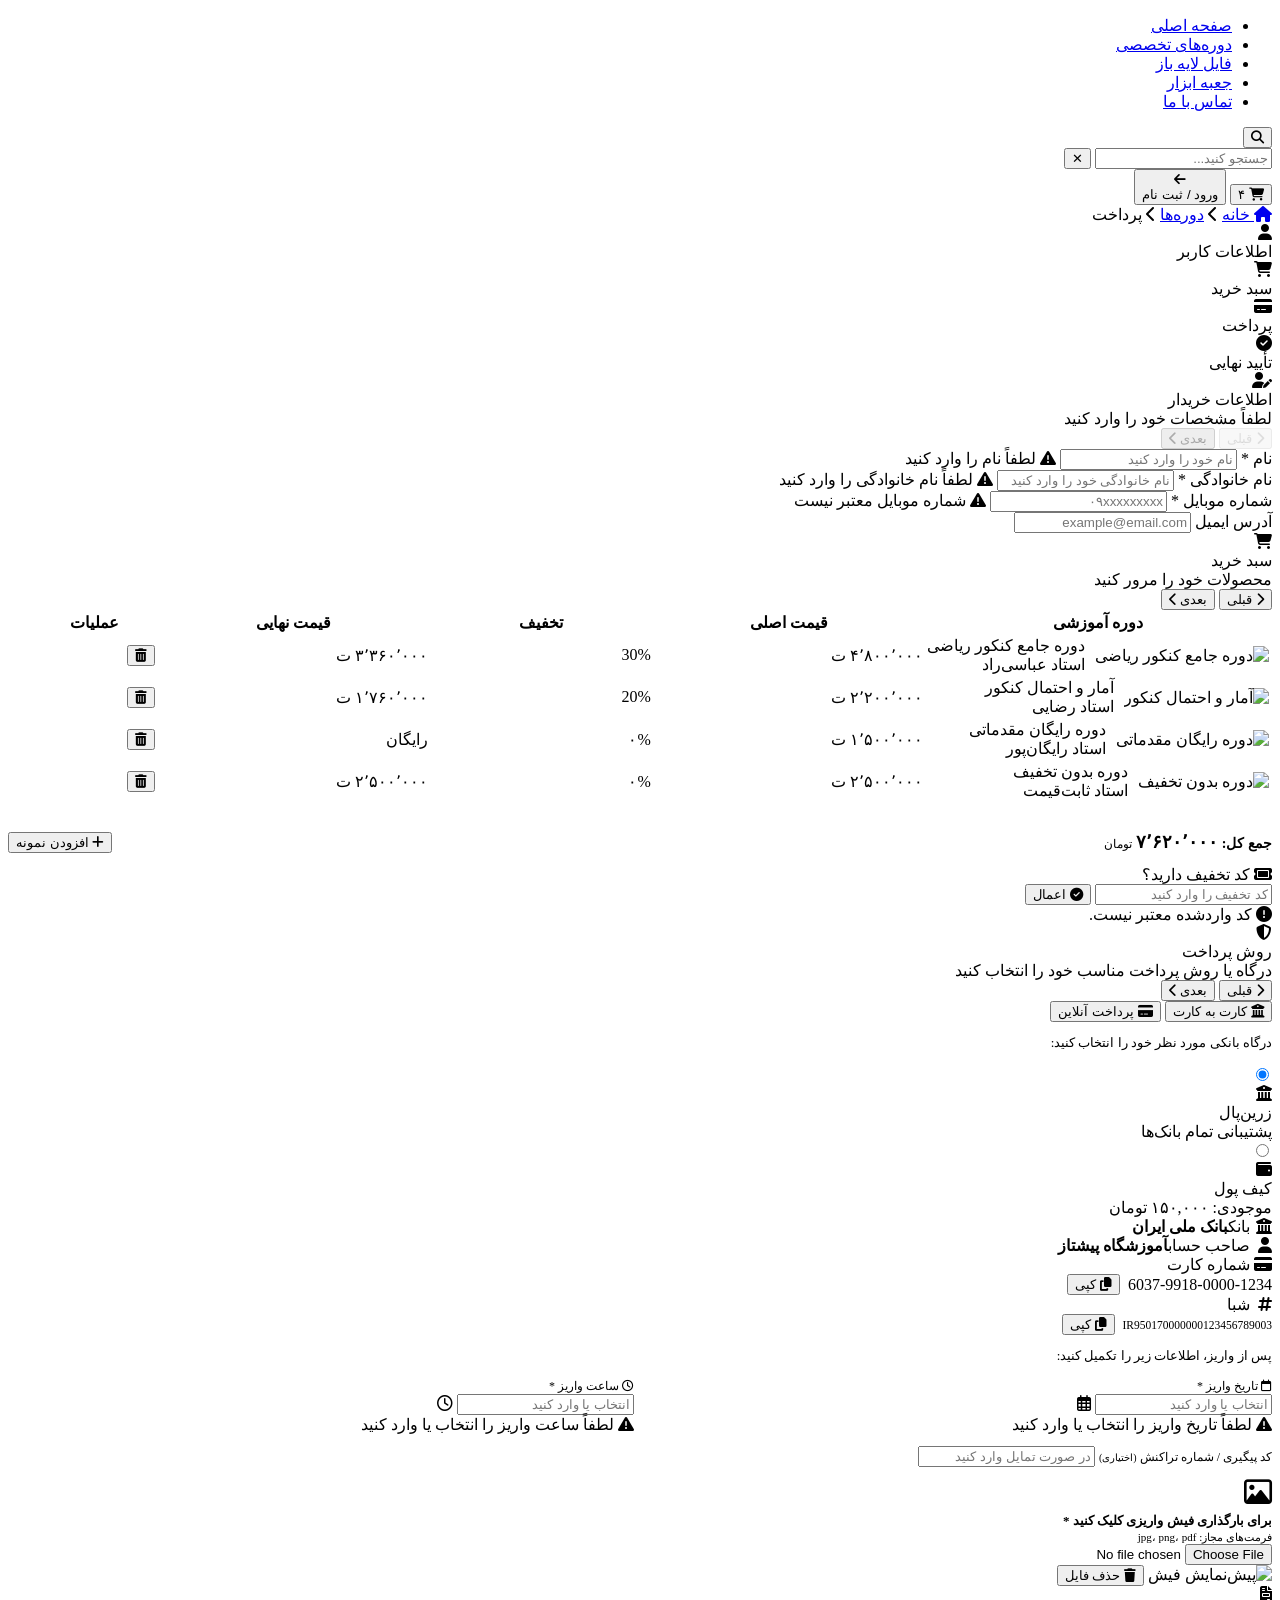
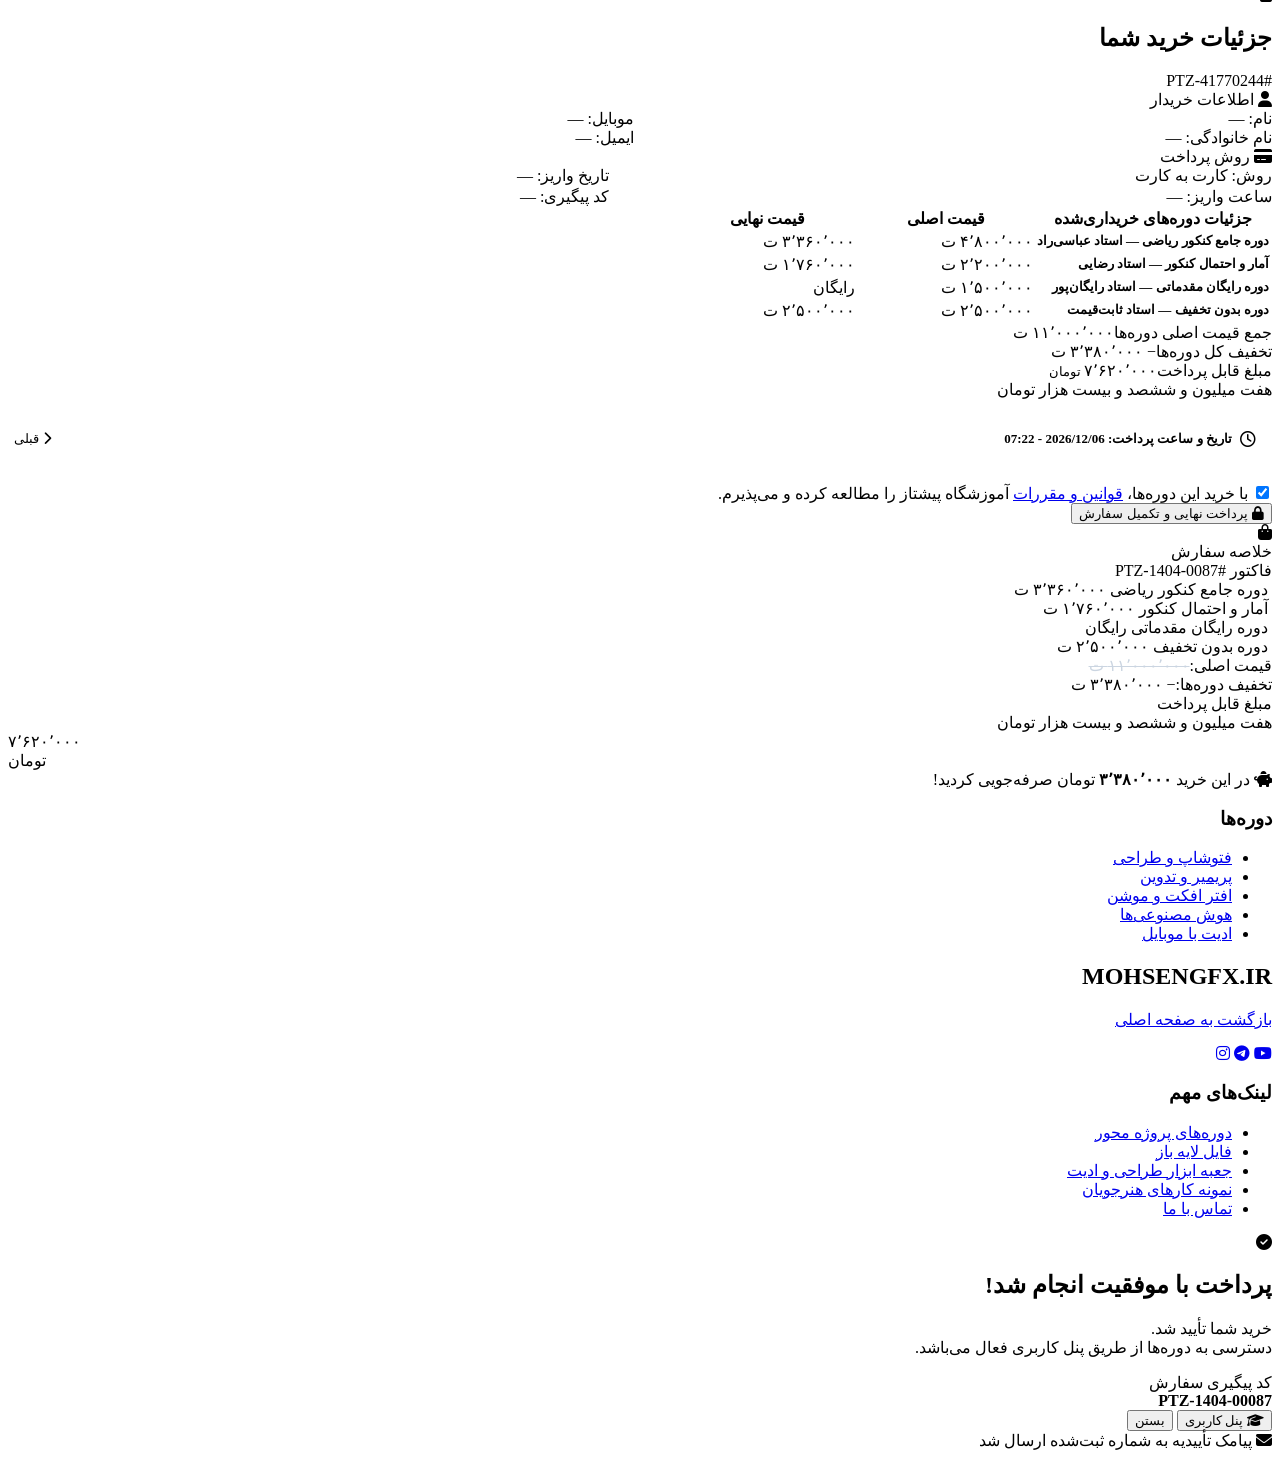
==== f.html @ 50971e61 "v-0.1.9.5" ====
<!DOCTYPE html>
<html lang="fa" dir="rtl">

<head>
    <meta charset="UTF-8" />
    <meta name="viewport" content="width=device-width, initial-scale=1.0" />
    <title>پرداخت | آموزشگاه پیشتاز</title>

    <link rel="stylesheet" href="https://cdnjs.cloudflare.com/ajax/libs/font-awesome/6.5.1/css/all.min.css" />
    <link rel="stylesheet"
        href="https://cdn.jsdelivr.net/npm/persian-datepicker@1.2.0/dist/css/persian-datepicker.min.css" />
    <link rel="stylesheet" href="./css/main.css>

</head>

<body>

    <!-- HEADER -->
    <header>
        <nav class="navbar">
            <ul class="nav-menu">
                <li><a href="#" class="active" onclick="showToast('صفحه اصلی', 'info'); return false;">صفحه اصلی</a>
                </li>
                <li><a href="#" onclick="showToast('دوره‌های تخصصی', 'info'); return false;">دوره‌های تخصصی</a></li>
                <li><a href="#" onclick="showToast('فایل لایه باز', 'info'); return false;">فایل لایه باز</a></li>
                <li><a href="#" onclick="showToast('جعبه ابزار', 'info'); return false;">جعبه ابزار</a></li>
                <li><a href="#" onclick="showToast('تماس با ما', 'info'); return false;">تماس با ما</a></li>
            </ul>
            <div class="header-left">
                <div class="search-container">
                    <button class="search-icon" id="searchToggle"><i class="fa-solid fa-magnifying-glass"></i></button>
                    <div class="search-input-wrapper">
                        <input type="text" class="search-input" id="searchInput" placeholder="جستجو کنید..." />
                        <button class="search-close" id="searchClose">✕</button>
                    </div>
                </div>
                <button class="cart-box" onclick="showToast('سبد خرید شما خالی است', 'info');">
                    <i class="fa-solid fa-cart-shopping"></i>
                    <span class="badge">۴</span>
                </button>
                <button class="login-box" onclick="showToast('صفحه ورود / ثبت نام', 'info');">
                    <div class="arrow-circle">
                        <div class="circle"><i class="fa-solid fa-arrow-left"></i></div>
                    </div>
                    <span>ورود / ثبت نام</span>
                </button>
            </div>
        </nav>
    </header>

    <!-- BREADCRUMB -->
    <div class="breadcrumb-bar">
        <div class="breadcrumb">
            <a href="#" onclick="showToast('خانه', 'info'); return false;"><i class="fa-solid fa-house"></i> خانه</a>
            <span class="sep"><i class="fa-solid fa-chevron-left"></i></span>
            <a href="#" onclick="showToast('دوره‌ها', 'info'); return false;">دوره‌ها</a>
            <span class="sep"><i class="fa-solid fa-chevron-left"></i></span>
            <span class="curr">پرداخت</span>
        </div>
    </div>

    <!-- CHECKOUT WRAP -->
    <div class="checkout-wrap" id="checkoutWrap">
        <main class="checkout-main" id="checkoutMain">

            <!-- STEP HEADER -->
            <div class="step-header" id="stepHeader">
                <div class="step-header-inner">
                    <div class="cstep active" data-step="1">
                        <div class="cstep-circle"><i class="fa-solid fa-user"></i></div>
                        <div class="cstep-label">اطلاعات کاربر</div>
                    </div>
                    <div class="cstep disabled" data-step="2">
                        <div class="cstep-circle"><i class="fa-solid fa-cart-shopping"></i></div>
                        <div class="cstep-label">سبد خرید</div>
                    </div>
                    <div class="cstep disabled" data-step="3">
                        <div class="cstep-circle"><i class="fa-solid fa-credit-card"></i></div>
                        <div class="cstep-label">پرداخت</div>
                    </div>
                    <div class="cstep disabled" data-step="4">
                        <div class="cstep-circle"><i class="fa-solid fa-circle-check"></i></div>
                        <div class="cstep-label">تأیید نهایی</div>
                    </div>
                </div>
            </div>

            <!-- STEP 1: اطلاعات کاربر -->
            <div class="step-panel active" data-step="1">
                <div class="sec-card">
                    <div class="sec-head">
                        <div class="sec-head-left">
                            <div class="sec-ico"><i class="fa-solid fa-user-pen"></i></div>
                            <div>
                                <div class="sec-title">اطلاعات خریدار</div>
                                <div class="sec-sub">لطفاً مشخصات خود را وارد کنید</div>
                            </div>
                        </div>
                        <div class="sec-head-actions">
                            <button class="step-prev-btn" data-prev="1" disabled style="opacity:0.4;cursor:default;"><i
                                    class="fa-solid fa-chevron-right"></i> قبلی</button>
                            <button class="step-next-btn" id="step1NextBtn" data-next="2" disabled>بعدی <i
                                    class="fa-solid fa-chevron-left"></i></button>
                        </div>
                    </div>
                    <div class="sec-body">
                        <div class="form-grid">
                            <div class="form-group">
                                <label class="form-label">نام <span class="req">*</span></label>
                                <input type="text" class="form-input" id="fname" placeholder="نام خود را وارد کنید" />
                                <span class="field-err" id="fname-err"><i class="fa-solid fa-triangle-exclamation"></i>
                                    لطفاً نام را وارد کنید</span>
                            </div>
                            <div class="form-group">
                                <label class="form-label">نام خانوادگی <span class="req">*</span></label>
                                <input type="text" class="form-input" id="lname"
                                    placeholder="نام خانوادگی خود را وارد کنید" />
                                <span class="field-err" id="lname-err"><i class="fa-solid fa-triangle-exclamation"></i>
                                    لطفاً نام خانوادگی را وارد کنید</span>
                            </div>
                            <div class="form-group">
                                <label class="form-label">شماره موبایل <span class="req">*</span></label>
                                <input type="tel" class="form-input" id="phone" placeholder="۰۹xxxxxxxxx"
                                    style="direction:ltr;text-align:right" />
                                <span class="field-err" id="phone-err"><i class="fa-solid fa-triangle-exclamation"></i>
                                    شماره موبایل معتبر نیست</span>
                            </div>
                            <div class="form-group">
                                <label class="form-label">آدرس ایمیل</label>
                                <input type="email" class="form-input" id="email" placeholder="example@email.com"
                                    style="direction:ltr;text-align:right" />
                            </div>
                        </div>
                    </div>
                </div>
            </div>

            <!-- STEP 2: سبد خرید -->
            <div class="step-panel" data-step="2">
                <div class="sec-card">
                    <div class="sec-head">
                        <div class="sec-head-left">
                            <div class="sec-ico"><i class="fa-solid fa-cart-shopping"></i></div>
                            <div>
                                <div class="sec-title">سبد خرید</div>
                                <div class="sec-sub">محصولات خود را مرور کنید</div>
                            </div>
                        </div>
                        <div class="sec-head-actions">
                            <button class="step-prev-btn" data-prev="1"><i class="fa-solid fa-chevron-right"></i>
                                قبلی</button>
                            <button class="step-next-btn" data-next="3">بعدی <i
                                    class="fa-solid fa-chevron-left"></i></button>
                        </div>
                    </div>
                    <div class="sec-body">
                        <div class="table-contain">
                            <table class="inv-table" id="cartTable">
                                <thead>
                                    <tr>
                                        <th style="width:28%;">دوره آموزشی</th>
                                        <th style="width:22%;">قیمت اصلی</th>
                                        <th style="width:18%;">تخفیف</th>
                                        <th style="width:22%;">قیمت نهایی</th>
                                        <th style="width:10%;">عملیات</th>
                                    </tr>
                                </thead>
                                <tbody id="cartBody"></tbody>
                            </table>
                        </div>
                        <div
                            style="display:flex; justify-content:space-between; align-items:center; margin-top:16px; padding:12px 0; border-top:1px solid var(--border);">
                            <div>
                                <span style="font-weight:700;font-size:14px;">جمع کل: </span>
                                <span id="cartTotal"
                                    style="font-weight:900;font-size:18px;color:var(--purple);">۰</span>
                                <span style="font-size:12px;color:var(--text-mute);"> تومان</span>
                            </div>
                            <button class="add-sample-btn" id="addSampleBtn"><i class="fa-solid fa-plus"></i> افزودن
                                نمونه</button>
                        </div>
                        <div class="invoice-coupon">
                            <div class="coupon-label"><i class="fa-solid fa-ticket" style="color:var(--purple);"></i> کد
                                تخفیف دارید؟</div>
                            <div class="coupon-row">
                                <input type="text" class="coupon-input" id="couponInput"
                                    placeholder="کد تخفیف را وارد کنید" autocomplete="off" />
                                <button class="coupon-apply-btn" id="couponBtn"><span id="couponBtnTxt"><i
                                            class="fa-solid fa-check-circle"></i> اعمال</span></button>
                            </div>
                            <div class="coupon-fb ok" id="couponOk"></div>
                            <div class="coupon-fb fail" id="couponErr"><i class="fa-solid fa-circle-exclamation"></i> کد
                                وارد‌شده معتبر نیست.</div>
                        </div>
                    </div>
                </div>
            </div>

            <!-- STEP 3: پرداخت -->
            <div class="step-panel" data-step="3">
                <div class="sec-card">
                    <div class="sec-head">
                        <div class="sec-head-left">
                            <div class="sec-ico"><i class="fa-solid fa-shield-halved"></i></div>
                            <div>
                                <div class="sec-title">روش پرداخت</div>
                                <div class="sec-sub">درگاه یا روش پرداخت مناسب خود را انتخاب کنید</div>
                            </div>
                        </div>
                        <div class="sec-head-actions">
                            <button class="step-prev-btn" data-prev="2"><i class="fa-solid fa-chevron-right"></i>
                                قبلی</button>
                            <button class="step-next-btn" data-next="4">بعدی <i
                                    class="fa-solid fa-chevron-left"></i></button>
                        </div>
                    </div>
                    <div class="sec-body">
                        <div class="method-tabs" id="methodTabs">
                            <button class="tab-btn active" data-method="offline"><i
                                    class="fa-solid fa-building-columns"></i> کارت به کارت</button>
                            <button class="tab-btn" data-method="online"><i class="fa-solid fa-credit-card"></i> پرداخت
                                آنلاین</button>
                        </div>
                        <div class="panel" id="panel-online">
                            <p style="font-size:13px;color:var(--text-mute);margin-bottom:14px;">درگاه بانکی مورد نظر
                                خود را انتخاب کنید:</p>
                            <div class="gateway-grid" id="gatewayGrid">
                                <label class="gw-opt chosen" data-gw="zarinpal">
                                    <input type="radio" name="gw" value="zarinpal" checked />
                                    <div class="gw-logo gw-zp"><i class="fa-solid fa-building-columns"></i></div>
                                    <div>
                                        <div class="gw-name">زرین‌پال</div>
                                        <div class="gw-desc">پشتیبانی تمام بانک‌ها</div>
                                    </div>
                                </label>
                                <label class="gw-opt" data-gw="wallet">
                                    <input type="radio" name="gw" value="wallet" />
                                    <div class="gw-logo gw-wl"><i class="fa-solid fa-wallet"></i></div>
                                    <div>
                                        <div class="gw-name">کیف پول</div>
                                        <div class="gw-desc">موجودی: ۱۵۰,۰۰۰ تومان</div>
                                    </div>
                                </label>
                            </div>
                        </div>
                        <div class="panel active" id="panel-offline">
                            <div class="bank-info-box">
                                <div class="bank-row"><span><i class="fa-solid fa-building-columns"
                                            style="color:var(--purple);width:18px;"></i> بانک</span><strong>بانک ملی
                                        ایران</strong></div>
                                <div class="bank-row"><span><i class="fa-solid fa-user"
                                            style="color:var(--purple);width:18px;"></i> صاحب
                                        حساب</span><strong>آموزشگاه پیشتاز</strong></div>
                                <div class="bank-row">
                                    <span><i class="fa-solid fa-credit-card"
                                            style="color:var(--purple);width:18px;"></i> شماره کارت</span>
                                    <div style="display:flex;align-items:center;gap:8px;">
                                        <span class="bank-val">6037-9918-0000-1234</span>
                                        <button class="copy-btn" onclick="copyText('6037991800001234','شماره کارت')"><i
                                                class="fa-solid fa-copy"></i> کپی</button>
                                    </div>
                                </div>
                                <div class="bank-row">
                                    <span><i class="fa-solid fa-hashtag" style="color:var(--purple);width:18px;"></i>
                                        شبا</span>
                                    <div style="display:flex;align-items:center;gap:8px;">
                                        <span class="bank-val"
                                            style="font-size:11.5px;">IR950170000000123456789003</span>
                                        <button class="copy-btn"
                                            onclick="copyText('IR950170000000123456789003','شبا')"><i
                                                class="fa-solid fa-copy"></i> کپی</button>
                                    </div>
                                </div>
                            </div>
                            <p style="font-size:13px;color:var(--text-mid);margin-bottom:12px;font-weight:500;">پس از
                                واریز، اطلاعات زیر را تکمیل کنید:</p>
                            <div style="display:grid;grid-template-columns:1fr 1fr;gap:12px;margin-bottom:12px;">
                                <div class="form-group">
                                    <label class="form-label" style="font-size:12px;"><i
                                            class="fa-regular fa-calendar"></i> تاریخ واریز <span
                                            class="req">*</span></label>
                                    <div class="date-picker-wrapper">
                                        <input type="text" class="form-input" id="offDate"
                                            placeholder="انتخاب یا وارد کنید" autocomplete="off" />
                                        <i class="fa-regular fa-calendar-alt date-picker-icon"></i>
                                    </div>
                                    <span class="field-err" id="offDate-err"><i
                                            class="fa-solid fa-triangle-exclamation"></i> لطفاً تاریخ واریز را انتخاب یا
                                        وارد کنید</span>
                                </div>
                                <div class="form-group">
                                    <label class="form-label" style="font-size:12px;"><i
                                            class="fa-regular fa-clock"></i> ساعت واریز <span
                                            class="req">*</span></label>
                                    <div class="time-picker-wrapper">
                                        <input type="text" class="form-input time-picker" id="offTime"
                                            placeholder="انتخاب یا وارد کنید" autocomplete="off" />
                                        <i class="fa-regular fa-clock time-picker-icon"></i>
                                    </div>
                                    <span class="field-err" id="offTime-err"><i
                                            class="fa-solid fa-triangle-exclamation"></i> لطفاً ساعت واریز را انتخاب یا
                                        وارد کنید</span>
                                </div>
                            </div>
                            <div class="form-group" style="margin-bottom:10px;">
                                <label class="form-label" style="font-size:12px;">کد پیگیری / شماره تراکنش <span
                                        style="font-size:10px;color:var(--text-mute);font-weight:400;">(اختیاری)</span></label>
                                <input type="text" class="form-input" id="offRef"
                                    placeholder="در صورت تمایل وارد کنید" />
                            </div>
                            <div class="upload-area" id="uploadBox">
                                <div style="font-size:28px;margin-bottom:4px;color:var(--purple);"><i
                                        class="fa-regular fa-image"></i></div>
                                <div style="font-weight:600;font-size:13px;">برای بارگذاری فیش واریزی کلیک کنید <span
                                        class="req">*</span></div>
                                <div style="font-size:11px;color:var(--text-mute);margin-top:2px;">فرمت‌های مجاز: jpg،
                                    png، pdf</div>
                                <input type="file" id="receiptFile" accept="image/*,.pdf" />
                            </div>
                            <span class="field-err" id="receiptFile-err" style="display:none;margin-top:4px;"><i
                                    class="fa-solid fa-triangle-exclamation"></i> لطفاً فیش واریزی را بارگذاری
                                کنید</span>
                            <img id="previewImg" class="preview-img" src="" alt="پیش‌نمایش فیش" />
                            <button type="button" id="removeFileBtn" class="btn-remove-file"><i
                                    class="fa-solid fa-trash"></i> حذف فایل</button>
                        </div>
                    </div>
                </div>
            </div>

            <!-- STEP 4: تأیید نهایی -->
            <div class="step-panel" data-step="4">
                <div class="final-invoice-wrapper">
                    <div class="final-invoice">
                        <!-- هدر ساده فقط "جزئیات خرید شما" چسبیده به راست -->
                        <div class="invoice-final-header">
                            <div class="invoice-final-header-content">
                                <div class="invoice-icon"><i class="fa-solid fa-file-invoice"></i></div>
                                <div>
                                    <h2>جزئیات خرید شما</h2>
                                    <span class="invoice-number">#<span id="invoiceNumber">PTZ-1404-0087</span></span>
                                </div>
                            </div>
                        </div>

                        <div class="invoice-info-grid">
                            <div class="invoice-info-box">
                                <div class="invoice-info-title"><i class="fa-solid fa-user"></i> اطلاعات خریدار</div>
                                <div style="display:flex; justify-content:space-between; gap:12px;">
                                    <div class="invoice-info-body" style="flex:1;">
                                        <div><span>نام:</span> <span id="finalFname">—</span></div>
                                        <div><span>نام خانوادگی:</span> <span id="finalLname">—</span></div>
                                    </div>
                                    <div class="invoice-info-body" style="flex:1;">
                                        <div><span>موبایل:</span> <span id="finalPhone">—</span></div>
                                        <div><span>ایمیل:</span> <span id="finalEmail">—</span></div>
                                    </div>
                                </div>
                            </div>
                            <div class="invoice-info-box">
                                <div class="invoice-info-title"><i class="fa-solid fa-credit-card"></i> روش پرداخت</div>
                                <div style="flex:1;">
                                    <div id="finalReceiptInfo"
                                        style="display:grid; grid-template-columns:auto auto; gap:2px 16px;"></div>
                                </div>
                            </div>
                        </div>

                        <div class="invoice-table-wrap">
                            <table class="invoice-items-table">
                                <thead>
                                    <tr>
                                        <th style="width:40%;">جزئیات دوره‌های خریداری‌شده</th>
                                        <th style="width:30%;">قیمت اصلی</th>
                                        <th style="width:30%;">قیمت نهایی</th>
                                    </tr>
                                </thead>
                                <tbody id="finalInvoiceItems"></tbody>
                            </table>
                        </div>

                        <div class="invoice-summary">
                            <div class="invoice-summary-row"><span>جمع قیمت اصلی دوره‌ها</span><span
                                    id="invoiceOrigTotal">۰ ت</span></div>
                            <div class="invoice-summary-row" id="invoiceCouponRow" style="display:none;"><span><i
                                        class="fa-solid fa-ticket"></i> تخفیف کد</span><span class="text-red"
                                    id="invoiceCouponDisc">—</span></div>
                            <div class="invoice-summary-row discount"><span>تخفیف کل دوره‌ها</span><span
                                    class="text-red" id="invoiceDiscTotal">− ۰ ت</span></div>
                            <div class="invoice-summary-divider"></div>
                            <div class="invoice-summary-row grand-total"><span>مبلغ قابل پرداخت</span><span><span
                                        id="invoiceFinalTotal">۰</span><span
                                        style="font-size:13px;color:var(--text-mute);"> تومان</span></span></div>
                            <div class="invoice-summary-words" id="invoiceTotalWords">صفر تومان</div>
                        </div>

                        <div class="invoice-footer-block">
                            <div
                                style="display:flex; justify-content:space-between; align-items:center; flex-wrap:wrap; gap:12px; margin-top:12px; padding:12px 0; border-top:1px solid var(--border-light);">
                                <div
                                    style="display:flex; align-items:center; gap:8px; background:var(--lavender); padding:8px 16px; border-radius:10px;">
                                    <i class="fa-regular fa-clock" style="color:var(--purple);"></i>
                                    <span style="font-weight:600; font-size:13px;">تاریخ و ساعت پرداخت: <strong
                                            id="invoicePaymentDateTime" style="color:var(--purple);">—</strong></span>
                                </div>
                                <div style="display:flex; gap:8px; flex-wrap:wrap;">
                                    <button class="step-prev-btn" data-prev="3"
                                        style="margin:0;background:var(--bg);color:var(--text-mid);border:1.5px solid var(--border);"><i
                                            class="fa-solid fa-chevron-right"></i> قبلی</button>
                                </div>
                            </div>

                            <div class="invoice-actions" style="margin-top:16px;">
                                <div class="terms-box">
                                    <input type="checkbox" id="termsChk" checked />
                                    <label for="termsChk">
                                        با خرید این دوره‌ها، <a href="#"
                                            onclick="showToast('قوانین و مقررات', 'info'); return false;">قوانین و
                                            مقررات</a> آموزشگاه پیشتاز را مطالعه کرده و می‌پذیرم.
                                    </label>
                                </div>
                            </div>

                            <div class="invoice-final-pay-row">
                                <button class="os-pay-btn invoice-final-pay-btn" id="finalPayBtn">
                                    <i class="fa-solid fa-lock"></i>
                                    <span id="finalPayLabel">پرداخت نهایی و تکمیل سفارش</span>
                                </button>
                            </div>
                        </div>
                    </div>
                </div>
            </div>

        </main>

        <!-- SIDEBAR -->
        <aside class="checkout-sidebar" id="checkoutSidebar">
            <div class="order-summary">
                <div class="os-head">
                    <div class="os-head-ico"><i class="fa-solid fa-bag-shopping"></i></div>
                    <div>
                        <div class="os-head-title">خلاصه سفارش</div>
                        <div class="os-head-sub">فاکتور #PTZ-1404-0087</div>
                    </div>
                </div>
                <div class="os-items" id="sidebarItems"></div>
                <div class="os-breakdown">
                    <div class="os-line"><span class="osl-label">قیمت اصلی:</span><span class="osl-val"
                            style="text-decoration:line-through;color:#cbd5e1;" id="sideOrigPrice">۰ ت</span></div>
                    <div class="os-line" id="sideCouponLine" style="display:none;"><span class="osl-label"><i
                                class="fa-solid fa-ticket"></i> کد تخفیف:</span><span class="osl-red"
                            id="sideCouponDisc">—</span></div>
                    <div class="os-line"><span class="osl-label">تخفیف دوره‌ها:</span><span class="osl-red"
                            id="sideDisc">− ۰ ت</span></div>
                    <div class="os-divider"></div>
                </div>
                <div class="os-total">
                    <div>
                        <div class="ost-label">مبلغ قابل پرداخت</div>
                        <div class="ost-sub" id="sideTotalWords">صفر تومان</div>
                    </div>
                    <div style="text-align:left;">
                        <div class="ost-amt" id="sideTotalAmount">۰</div>
                        <div class="ost-unit">تومان</div>
                    </div>
                </div>
                <div class="os-saving"><i class="fa-solid fa-piggy-bank"></i> در این خرید <strong
                        id="sideSaving">۰</strong> تومان صرفه‌جویی کردید!</div>
            </div>
        </aside>
    </div>

    <!-- FOOTER -->
    <footer class="footer">
        <div class="footer-overlay"></div>
        <div class="footer-content">
            <div class="footer-col">
                <h3>دوره‌ها</h3>
                <ul>
                    <li><a href="#" onclick="showToast('فتوشاپ و طراحی', 'info'); return false;">فتوشاپ و طراحی</a></li>
                    <li><a href="#" onclick="showToast('پریمیر و تدوین', 'info'); return false;">پریمیر و تدوین</a></li>
                    <li><a href="#" onclick="showToast('افتر افکت و موشن', 'info'); return false;">افتر افکت و موشن</a>
                    </li>
                    <li><a href="#" onclick="showToast('هوش مصنوعی‌ها', 'info'); return false;">هوش مصنوعی‌ها</a></li>
                    <li><a href="#" onclick="showToast('ادیت با موبایل', 'info'); return false;">ادیت با موبایل</a></li>
                </ul>
            </div>
            <div class="footer-col center">
                <h2>MOHSENGFX.IR</h2>
                <p><a href="#" onclick="showToast('بازگشت به صفحه اصلی', 'info'); return false;">بازگشت به صفحه اصلی</a>
                </p>
                <div class="socials">
                    <a href="#" onclick="showToast('یوتیوب', 'info'); return false;"><i
                            class="fa-brands fa-youtube"></i></a>
                    <a href="#" onclick="showToast('تلگرام', 'info'); return false;"><i
                            class="fa-brands fa-telegram"></i></a>
                    <a href="#" onclick="showToast('اینستاگرام', 'info'); return false;"><i
                            class="fa-brands fa-instagram"></i></a>
                </div>
            </div>
            <div class="footer-col">
                <h3>لینک‌های مهم</h3>
                <ul>
                    <li><a href="#" onclick="showToast('دوره‌های پروژه محور', 'info'); return false;">دوره‌های پروژه
                            محور</a></li>
                    <li><a href="#" onclick="showToast('فایل لایه باز', 'info'); return false;">فایل لایه باز</a></li>
                    <li><a href="#" onclick="showToast('جعبه ابزار طراحی و ادیت', 'info'); return false;">جعبه ابزار
                            طراحی و ادیت</a></li>
                    <li><a href="#" onclick="showToast('نمونه کارهای هنرجویان', 'info'); return false;">نمونه کارهای
                            هنرجویان</a></li>
                    <li><a href="#" onclick="showToast('تماس با ما', 'info'); return false;">تماس با ما</a></li>
                </ul>
            </div>
        </div>
    </footer>

    <!-- MODAL & TOAST -->
    <div class="modal-ov" id="modalOv">
        <div class="modal-box">
            <div class="modal-circle"><i class="fa-solid fa-circle-check"></i></div>
            <h2>پرداخت با موفقیت انجام شد!</h2>
            <p>خرید شما تأیید شد.<br />دسترسی به دوره‌ها از طریق پنل کاربری فعال می‌باشد.</p>
            <div class="track-code-box">
                <div class="track-code-label">کد پیگیری سفارش</div><strong class="track-code-val"
                    id="trackCode">PTZ-1404-00087</strong>
            </div>
            <div class="modal-actions">
                <button class="modal-cta-primary" onclick="goToPanel()"><i class="fa-solid fa-graduation-cap"></i> پنل
                    کاربری</button>
                <button class="modal-cta-sec" onclick="closeModal()">بستن</button>
            </div>
            <div class="modal-note"><i class="fa-solid fa-envelope"></i> پیامک تأییدیه به شماره ثبت‌شده ارسال شد</div>
        </div>
    </div>
    <div class="toast-container" id="toastContainer"></div>

    <!-- SCRIPTS -->
    <script src="https://cdn.jsdelivr.net/npm/jquery/dist/jquery.min.js"></script>
    <script src="https://cdn.jsdelivr.net/npm/persian-date/dist/persian-date.min.js"></script>
    <script src="https://cdn.jsdelivr.net/npm/persian-datepicker@1.2.0/dist/js/persian-datepicker.min.js"></script>
    <script src="./js/script.js"></script>


</body>

</html>
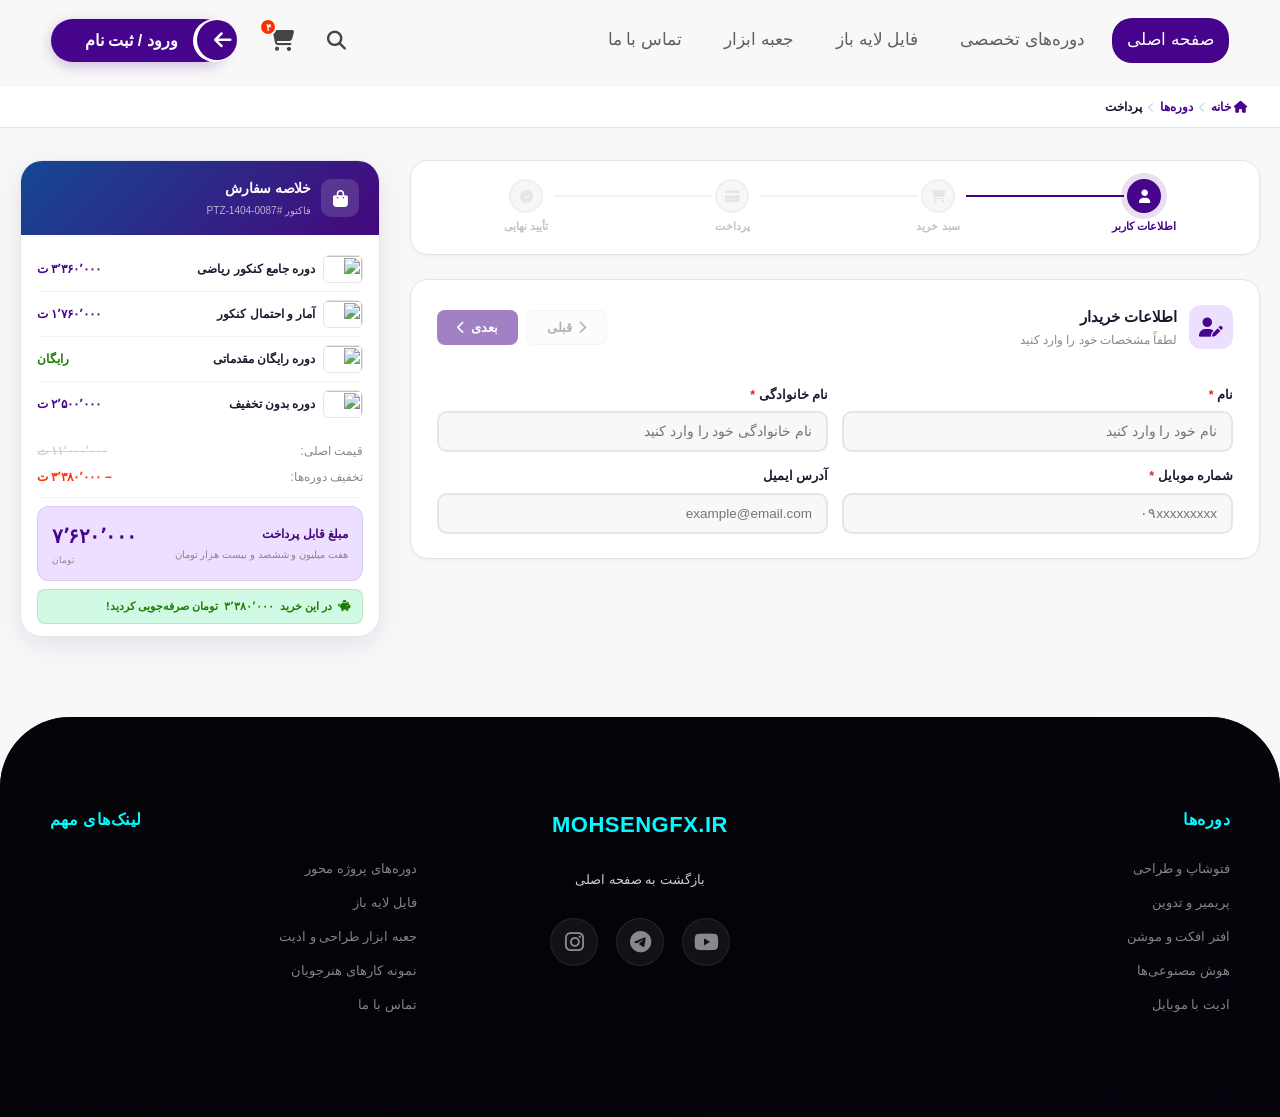
==== commit f802e93a: "v-0.1.9.7" ====
--- a/f.html
+++ b/f.html
@@ -9,8 +9,2857 @@
     <link rel="stylesheet" href="https://cdnjs.cloudflare.com/ajax/libs/font-awesome/6.5.1/css/all.min.css" />
     <link rel="stylesheet"
         href="https://cdn.jsdelivr.net/npm/persian-datepicker@1.2.0/dist/css/persian-datepicker.min.css" />
-    <link rel="stylesheet" href="./css/main.css>
-
+    <style>
+        /* ============================================================
+           ROOT & RESET
+           ============================================================ */
+        :root {
+            --purple: #46038b;
+            --navy: #154894;
+            --violet: #46077c;
+            --blue: #3c65ff;
+            --red: #ff3000;
+            --cyan: #00fcff;
+            --lavender: #ecdfff;
+            --green: #1e7c00;
+            --green-light: #d1fae5;
+            --white: #ffffff;
+            --bg: #f8f8f8;
+            --surface: #ffffff;
+            --border: #e5e5e5;
+            --border-light: #f1f5f9;
+            --text: #1a1a2e;
+            --text-mid: #444;
+            --text-mute: #888;
+            --danger: #dc2626;
+            --danger-light: #fee2e2;
+            --amber: #f59e0b;
+            --radius-sm: 8px;
+            --radius: 13px;
+            --radius-lg: 18px;
+            --radius-xl: 22px;
+            --shadow-sm: 0 1px 3px rgba(0, 0, 0, .05);
+            --shadow: 0 4px 16px rgba(70, 3, 139, .07);
+            --shadow-md: 0 8px 28px rgba(70, 3, 139, .10);
+            --shadow-lg: 0 16px 48px rgba(0, 0, 0, .12);
+            --transition: .2s cubic-bezier(.4, 0, .2, 1);
+            --transition-slow: .35s cubic-bezier(.4, 0, .2, 1);
+        }
+
+        @font-face {
+            font-family: 'YekanBakhFaNum';
+            src: url('https://cdn.jsdelivr.net/gh/rastikerdar/vazir-font@v30.1.0/dist/Vazir-Regular.woff2') format('woff2');
+            font-weight: 400;
+        }
+
+        @font-face {
+            font-family: 'YekanBakhFaNum';
+            src: url('https://cdn.jsdelivr.net/gh/rastikerdar/vazir-font@v30.1.0/dist/Vazir-Bold.woff2') format('woff2');
+            font-weight: 700;
+        }
+
+        *,
+        ::before,
+        ::after {
+            box-sizing: border-box;
+            margin: 0;
+            padding: 0;
+        }
+
+        html {
+            scroll-behavior: smooth;
+            -webkit-font-smoothing: antialiased;
+        }
+
+        body {
+            font-family: 'YekanBakhFaNum', sans-serif;
+            background: var(--bg);
+            color: var(--text);
+            direction: rtl;
+            line-height: 1.7;
+            min-height: 100vh;
+            overflow-x: hidden;
+        }
+
+        ::-webkit-scrollbar {
+            width: 6px;
+        }
+
+        ::-webkit-scrollbar-track {
+            background: #f1f1f1;
+        }
+
+        ::-webkit-scrollbar-thumb {
+            background: var(--purple);
+            border-radius: 10px;
+        }
+
+        /* ============================================================
+           HEADER
+           ============================================================ */
+        .navbar {
+            width: min(1400px, 92%);
+            margin: 18px auto 0;
+            display: flex;
+            justify-content: space-between;
+            align-items: center;
+            flex-wrap: wrap;
+            gap: 10px;
+        }
+
+        .nav-menu {
+            list-style: none;
+            display: flex;
+            gap: 12px;
+            flex-wrap: wrap;
+        }
+
+        .nav-menu a {
+            text-decoration: none;
+            color: #5f5f5f;
+            padding: 8px 15px;
+            border-radius: 20px;
+            transition: 0.3s;
+            font-size: 17px;
+            display: inline-flex;
+            align-items: center;
+            white-space: nowrap;
+            font-weight: 500;
+            cursor: pointer;
+        }
+
+        .nav-menu a.active {
+            background: var(--purple);
+            color: #fff;
+        }
+
+        .nav-menu a:not(.active):hover {
+            color: var(--purple);
+            background: var(--lavender);
+        }
+
+        .header-left {
+            display: flex;
+            align-items: center;
+            gap: 15px;
+            flex-wrap: wrap;
+        }
+
+        .login-box {
+            width: 175px;
+            height: 43px;
+            background: var(--purple);
+            border-radius: 30px;
+            display: flex;
+            align-items: center;
+            justify-content: center;
+            gap: 12px;
+            color: #fff;
+            font-size: 16px;
+            font-weight: 700;
+            position: relative;
+            cursor: pointer;
+            transition: all var(--transition);
+            box-shadow: 0 4px 14px rgba(70, 3, 139, .25);
+            border: none;
+            font-family: 'YekanBakhFaNum', sans-serif;
+        }
+
+        .login-box:hover {
+            transform: translateY(-2px);
+            box-shadow: 0 6px 24px rgba(70, 3, 139, .35);
+        }
+
+        .login-box span {
+            margin-right: 15px;
+        }
+
+        .arrow-circle {
+            width: 43px;
+            height: 43px;
+            background: #fff;
+            border-radius: 50%;
+            display: flex;
+            align-items: center;
+            justify-content: center;
+            color: var(--purple);
+            position: absolute;
+            right: -10px;
+        }
+
+        .arrow-circle .circle {
+            background-color: var(--purple);
+            width: 40px;
+            height: 40px;
+            border-radius: 50%;
+            transform: translateX(2px);
+            display: flex;
+            justify-content: center;
+            align-items: center;
+        }
+
+        .arrow-circle .circle i {
+            font-size: 20px;
+            color: #fff;
+            transform: translateX(6px);
+        }
+
+        .cart-box {
+            width: 40px;
+            height: 40px;
+            display: flex;
+            align-items: center;
+            justify-content: center;
+            cursor: pointer;
+            margin-left: 20px;
+            color: var(--text-mid);
+            font-size: 22px;
+            transition: all var(--transition);
+            border-radius: 50%;
+            position: relative;
+            background: none;
+            border: none;
+        }
+
+        .cart-box:hover {
+            color: var(--purple);
+            background: var(--lavender);
+        }
+
+        .cart-box .badge {
+            position: absolute;
+            top: -2px;
+            left: -2px;
+            width: 18px;
+            height: 18px;
+            border-radius: 50%;
+            background: var(--red);
+            color: #fff;
+            font-size: 9.5px;
+            font-weight: 800;
+            display: flex;
+            align-items: center;
+            justify-content: center;
+            border: 2px solid #fff;
+        }
+
+        .search-container {
+            display: flex;
+            align-items: center;
+            justify-content: flex-end;
+            gap: 8px;
+            position: relative;
+            flex-direction: row-reverse;
+        }
+
+        .search-icon {
+            cursor: pointer;
+            width: 40px;
+            height: 40px;
+            display: flex;
+            align-items: center;
+            justify-content: center;
+            background: transparent;
+            border-radius: 50%;
+            transition: all 0.3s ease;
+            flex-shrink: 0;
+            z-index: 2;
+            color: var(--text-mid);
+            font-size: 19px;
+            border: none;
+        }
+
+        .search-icon:hover {
+            background: var(--lavender);
+            color: var(--purple);
+        }
+
+        .search-input-wrapper {
+            position: relative;
+            display: flex;
+            align-items: center;
+        }
+
+        .search-input {
+            width: 0;
+            opacity: 0;
+            border: none;
+            outline: none;
+            padding: 12px 40px 12px 15px;
+            background: #ffffff;
+            font-size: 14px;
+            color: #2c2c2c;
+            transition: all 0.4s cubic-bezier(0.4, 0, 0.2, 1);
+            border-radius: 30px;
+            border: 2px solid #e8e0ff;
+            box-shadow: 0 2px 10px rgba(70, 3, 139, 0.08);
+            direction: rtl;
+            font-family: 'YekanBakhFaNum', sans-serif;
+        }
+
+        .search-input.active {
+            width: 280px;
+            opacity: 1;
+            border-color: var(--purple);
+            box-shadow: 0 4px 20px rgba(70, 3, 139, 0.15);
+        }
+
+        .search-input:focus {
+            border-color: var(--purple);
+            box-shadow: 0 4px 25px rgba(70, 3, 139, 0.2);
+        }
+
+        .search-input::placeholder {
+            color: #b8a9e0;
+            font-weight: 400;
+            font-size: 13px;
+        }
+
+        .search-close {
+            position: absolute;
+            left: 12px;
+            top: 50%;
+            transform: translateY(-50%);
+            width: 24px;
+            height: 24px;
+            border-radius: 50%;
+            background: #f0eaff;
+            border: none;
+            cursor: pointer;
+            display: flex;
+            align-items: center;
+            justify-content: center;
+            font-size: 14px;
+            color: var(--purple);
+            transition: all 0.3s ease;
+            opacity: 0;
+            visibility: hidden;
+            z-index: 3;
+        }
+
+        .search-close:hover {
+            background: var(--purple);
+            color: white;
+            transform: translateY(-50%) rotate(90deg);
+        }
+
+        .search-close.show {
+            opacity: 1;
+            visibility: visible;
+        }
+
+        /* ============================================================
+           BREADCRUMB
+           ============================================================ */
+        .breadcrumb-bar {
+            background: #fff;
+            border-bottom: 1px solid var(--border);
+            padding: 10px 32px;
+            margin-top: 24px;
+        }
+
+        .breadcrumb {
+            display: flex;
+            align-items: center;
+            gap: 6px;
+            font-size: 12px;
+            color: var(--text-mute);
+            max-width: 1400px;
+            margin: 0 auto;
+        }
+
+        .breadcrumb a {
+            color: var(--purple);
+            text-decoration: none;
+            font-weight: 600;
+            transition: color var(--transition);
+        }
+
+        .breadcrumb a:hover {
+            text-decoration: underline;
+            color: var(--violet);
+        }
+
+        .breadcrumb .sep {
+            color: #cbd5e1;
+            font-size: 10px;
+        }
+
+        .breadcrumb .curr {
+            color: var(--text);
+            font-weight: 700;
+        }
+
+        /* ============================================================
+           CHECKOUT LAYOUT
+           ============================================================ */
+        .checkout-wrap {
+            max-width: 1400px;
+            margin: 32px auto 80px;
+            padding: 0 20px;
+            display: grid;
+            grid-template-columns: 1fr 360px;
+            gap: 30px;
+            align-items: flex-start;
+        }
+
+        .checkout-wrap.sidebar-hidden {
+            grid-template-columns: 1fr;
+            max-width: 1000px;
+        }
+
+        @media (max-width: 1024px) {
+            .checkout-wrap {
+                grid-template-columns: 1fr;
+            }
+
+            .checkout-sidebar {
+                position: static !important;
+                order: 0;
+            }
+
+            .checkout-main {
+                order: 1;
+            }
+        }
+
+        .checkout-sidebar {
+            position: sticky;
+            top: 20px;
+            transition: all 0.4s ease;
+        }
+
+        .checkout-sidebar.hidden {
+            display: none !important;
+        }
+
+        /* ============================================================
+           STEP HEADER
+           ============================================================ */
+        .step-header {
+            position: sticky;
+            top: 20px;
+            z-index: 50;
+            background: #fff;
+            border-radius: var(--radius-lg);
+            border: 1px solid var(--border);
+            box-shadow: var(--shadow-sm);
+            padding: 12px 16px;
+            margin-bottom: 24px;
+            transition: box-shadow 0.3s ease;
+        }
+
+        .step-header:hover {
+            box-shadow: var(--shadow);
+        }
+
+        .step-header-inner {
+            display: flex;
+            justify-content: space-between;
+            align-items: center;
+            gap: 8px;
+        }
+
+        .cstep {
+            flex: 1;
+            display: flex;
+            flex-direction: column;
+            align-items: center;
+            gap: 4px;
+            cursor: pointer;
+            position: relative;
+            padding: 6px 0;
+            transition: all 0.2s ease;
+            border-radius: 8px;
+            user-select: none;
+        }
+
+        .cstep:hover:not(.disabled) {
+            background: var(--lavender);
+        }
+
+        .cstep.disabled {
+            cursor: not-allowed;
+            opacity: 0.5;
+        }
+
+        .cstep.disabled:hover {
+            background: none;
+        }
+
+        .cstep-circle {
+            width: 34px;
+            height: 34px;
+            border-radius: 50%;
+            border: 2.5px solid #ddd;
+            background: #f8f8f8;
+            display: flex;
+            align-items: center;
+            justify-content: center;
+            font-size: 13px;
+            font-weight: 800;
+            color: #ccc;
+            transition: all 0.3s ease;
+        }
+
+        .cstep.active .cstep-circle {
+            background: var(--purple);
+            border-color: var(--purple);
+            color: #fff;
+            box-shadow: 0 0 0 6px rgba(70, 3, 139, 0.12);
+        }
+
+        .cstep.done .cstep-circle {
+            background: var(--green);
+            border-color: var(--green);
+            color: #fff;
+        }
+
+        .cstep.disabled .cstep-circle {
+            background: #f0f0f0;
+            border-color: #e0e0e0;
+            color: #ccc;
+        }
+
+        .cstep-label {
+            font-size: 11px;
+            font-weight: 600;
+            color: var(--text-mute);
+            text-align: center;
+            white-space: nowrap;
+        }
+
+        .cstep.active .cstep-label {
+            color: var(--purple);
+            font-weight: 700;
+        }
+
+        .cstep.done .cstep-label {
+            color: var(--green);
+            font-weight: 700;
+        }
+
+        .cstep:not(:last-child)::after {
+            content: '';
+            position: absolute;
+            top: 22px;
+            right: calc(50% + 20px);
+            width: calc(100% - 40px);
+            height: 2px;
+            background: #e2e8f0;
+            z-index: 0;
+        }
+
+        .cstep.done:not(:last-child)::after {
+            background: var(--green);
+        }
+
+        .cstep.active:not(:last-child)::after {
+            background: var(--purple);
+        }
+
+        .cstep.disabled:not(:last-child)::after {
+            background: #e8e8e8;
+        }
+
+        /* ============================================================
+           STEP PANELS
+           ============================================================ */
+        .step-panel {
+            display: none;
+            animation: fadeSlide 0.35s ease;
+        }
+
+        .step-panel.active {
+            display: block;
+        }
+
+        @keyframes fadeSlide {
+            from {
+                opacity: 0;
+                transform: translateY(10px);
+            }
+
+            to {
+                opacity: 1;
+                transform: translateY(0);
+            }
+        }
+
+        /* ============================================================
+           SECTION CARD
+           ============================================================ */
+        .sec-card {
+            background: #fff;
+            border: 1px solid var(--border);
+            border-radius: var(--radius-lg);
+            padding: 24px 26px;
+            margin-bottom: 18px;
+            box-shadow: var(--shadow-sm);
+            transition: box-shadow var(--transition-slow);
+        }
+
+        .sec-card:hover {
+            box-shadow: var(--shadow);
+        }
+
+        .sec-head {
+            display: flex;
+            justify-content: space-between;
+            align-items: center;
+            gap: 12px;
+            margin-bottom: 20px;
+            padding-bottom: 14px;
+        }
+
+        .sec-ico {
+            width: 44px;
+            height: 44px;
+            border-radius: 12px;
+            background: var(--lavender);
+            display: flex;
+            align-items: center;
+            justify-content: center;
+            font-size: 19px;
+            flex-shrink: 0;
+            color: var(--purple);
+        }
+
+        .sec-title {
+            font-size: 15px;
+            font-weight: 800;
+            color: var(--text);
+        }
+
+        .sec-sub {
+            font-size: 11.5px;
+            color: var(--text-mute);
+            margin-top: 2px;
+        }
+
+        .sec-head-left {
+            display: flex;
+            align-items: center;
+            gap: 12px;
+        }
+
+        .sec-head-actions {
+            display: flex;
+            gap: 8px;
+            flex-wrap: wrap;
+        }
+
+        /* ============================================================
+           FORM
+           ============================================================ */
+        .form-grid {
+            display: grid;
+            grid-template-columns: 1fr 1fr;
+            gap: 14px;
+        }
+
+        @media (max-width: 768px) {
+            .form-grid {
+                grid-template-columns: 1fr;
+            }
+        }
+
+        .form-group {
+            display: flex;
+            flex-direction: column;
+            gap: 5px;
+        }
+
+        .form-label {
+            font-size: 12.5px;
+            font-weight: 700;
+            color: var(--text);
+        }
+
+        .form-label .req {
+            color: var(--danger);
+        }
+
+        .form-input {
+            width: 100%;
+            border: 2px solid var(--border);
+            border-radius: 10px;
+            padding: 11px 14px;
+            font-size: 13.5px;
+            font-family: 'YekanBakhFaNum', sans-serif;
+            outline: none;
+            background: var(--bg);
+            direction: rtl;
+            color: var(--text);
+            transition: all var(--transition);
+        }
+
+        .form-input:focus {
+            border-color: var(--purple);
+            background: #fff;
+            box-shadow: 0 0 0 3px rgba(70, 3, 139, 0.07);
+        }
+
+        .form-input.invalid {
+            border-color: var(--danger);
+            box-shadow: 0 0 0 3px rgba(220, 38, 38, 0.06);
+        }
+
+        .form-input.valid {
+            border-color: var(--green);
+        }
+
+        .field-err {
+            font-size: 11px;
+            color: var(--danger);
+            display: none;
+            align-items: center;
+            gap: 4px;
+            margin-top: 2px;
+        }
+
+        .field-err.show {
+            display: flex;
+        }
+
+        .form-input.shake {
+            animation: shake .5s ease;
+            border-color: var(--danger) !important;
+        }
+
+        @keyframes shake {
+
+            0%,
+            100% {
+                transform: translateX(0);
+            }
+
+            20% {
+                transform: translateX(-7px);
+            }
+
+            40% {
+                transform: translateX(7px);
+            }
+
+            60% {
+                transform: translateX(-4px);
+            }
+
+            80% {
+                transform: translateX(4px);
+            }
+        }
+
+        /* ============================================================
+           BUTTONS
+           ============================================================ */
+        .step-next-btn,
+        .step-prev-btn {
+            background: var(--purple);
+            color: #fff;
+            border: none;
+            border-radius: 8px;
+            padding: 9px 20px;
+            font-weight: 700;
+            font-size: 13px;
+            font-family: 'YekanBakhFaNum', sans-serif;
+            cursor: pointer;
+            display: inline-flex;
+            align-items: center;
+            gap: 6px;
+            transition: all 0.2s ease;
+            box-shadow: 0 2px 8px rgba(70, 3, 139, 0.15);
+        }
+
+        .step-next-btn:hover:not(:disabled),
+        .step-prev-btn:hover {
+            transform: translateY(-1px);
+            box-shadow: 0 4px 16px rgba(70, 3, 139, 0.25);
+        }
+
+        .step-next-btn:disabled {
+            opacity: 0.5;
+            cursor: not-allowed;
+            transform: none !important;
+            box-shadow: none !important;
+        }
+
+        .step-prev-btn {
+            background: var(--bg);
+            color: var(--text-mid);
+            box-shadow: none;
+            border: 1.5px solid var(--border);
+        }
+
+        .step-prev-btn:hover {
+            background: #e8e8e8;
+            box-shadow: none;
+        }
+
+        .add-sample-btn {
+            background: var(--green);
+            color: #fff;
+            border: none;
+            border-radius: 6px;
+            padding: 7px 14px;
+            font-weight: 700;
+            font-size: 12.5px;
+            font-family: 'YekanBakhFaNum', sans-serif;
+            cursor: pointer;
+            display: inline-flex;
+            align-items: center;
+            gap: 5px;
+            transition: all 0.2s ease;
+        }
+
+        .add-sample-btn:hover {
+            transform: translateY(-1px);
+            box-shadow: 0 4px 12px rgba(30, 124, 0, 0.25);
+        }
+
+        .os-pay-btn {
+            background: linear-gradient(135deg, var(--green), #16963a);
+            color: #fff;
+            border: none;
+            border-radius: 10px;
+            padding: 14px 28px;
+            font-size: 15px;
+            font-weight: 800;
+            font-family: 'YekanBakhFaNum', sans-serif;
+            cursor: pointer;
+            display: inline-flex;
+            align-items: center;
+            justify-content: center;
+            gap: 8px;
+            box-shadow: 0 4px 16px rgba(30, 124, 0, 0.3);
+            transition: all 0.2s ease;
+        }
+
+        .os-pay-btn:hover {
+            transform: translateY(-2px);
+            box-shadow: 0 8px 28px rgba(30, 124, 0, 0.4);
+        }
+
+        .invoice-final-pay-row {
+            margin-top: 18px;
+            display: flex;
+            justify-content: flex-end;
+        }
+
+        .invoice-final-pay-btn {
+            width: 100%;
+            padding: 18px 28px;
+            font-size: 16.5px;
+            border-radius: 14px;
+            box-shadow: 0 8px 24px rgba(30, 124, 0, .35);
+        }
+
+        @media (max-width: 640px) {
+            .invoice-final-pay-row {
+                position: sticky;
+                bottom: 0;
+                z-index: 5;
+                background: #fff;
+                padding: 10px 0 4px;
+                margin-top: 10px;
+            }
+        }
+
+        /* ============================================================
+           INVOICE TABLE
+           ============================================================ */
+        .table-contain {
+            overflow: hidden;
+            border-radius: 28px;
+            transition: 0.3s;
+            border: 1px solid var(--border-light);
+        }
+
+        .table-contain:hover {
+            box-shadow: 0px 5px 10px rgba(128, 128, 128, 0.185);
+            transform: translateY(-2px);
+            border-radius: 28px;
+            transition: 0.2s;
+        }
+
+        .inv-table {
+            width: 100%;
+            border-collapse: collapse;
+            font-size: 12.5px;
+            table-layout: fixed;
+            min-width: 600px;
+        }
+
+        .inv-table th,
+        .inv-table td {
+            text-align: center;
+            padding: 10px 8px;
+            font-size: 12.5px;
+            vertical-align: middle;
+            word-break: break-word;
+        }
+
+        .inv-table thead tr {
+            background: var(--bg);
+        }
+
+        .inv-table th {
+            font-weight: 700;
+            color: var(--text-mute);
+            border-bottom: 2px solid var(--border);
+            font-size: 12px;
+        }
+
+        .inv-table tbody tr {
+            border-bottom: 1px solid var(--border-light);
+            transition: background var(--transition);
+        }
+
+        .inv-table tbody tr:hover {
+            background: #faf9ff;
+        }
+
+        .course-img {
+            width: 48px;
+            height: 34px;
+            border-radius: 6px;
+            object-fit: cover;
+            flex-shrink: 0;
+        }
+
+        .course-name {
+            font-weight: 700;
+            font-size: 12.5px;
+        }
+
+        .course-meta {
+            font-size: 10.5px;
+            color: var(--text-mute);
+        }
+
+        .price-combo {
+            display: flex;
+            flex-direction: column;
+            align-items: center;
+            gap: 2px;
+        }
+
+        .price-orig-sm {
+            text-decoration: line-through;
+            color: #b0b0b0;
+            font-size: 10.5px;
+        }
+
+        .price-final-sm {
+            font-weight: 900;
+            font-size: 13px;
+            color: var(--purple);
+        }
+
+        .price-final-sm.free {
+            color: var(--green);
+        }
+
+        .discount-badge {
+            display: inline-block;
+            background: var(--green-light);
+            color: var(--green);
+            font-size: 12px;
+            font-weight: 700;
+            padding: 2px 12px;
+            border-radius: 12px;
+        }
+
+        .discount-badge.zero {
+            background: var(--bg);
+            color: var(--text-mute);
+        }
+
+        .qty-control {
+            display: inline-flex;
+            align-items: center;
+            gap: 4px;
+            background: var(--bg);
+            border-radius: 6px;
+            padding: 2px 2px;
+            border: 1px solid var(--border);
+        }
+
+        .qty-btn {
+            width: 26px;
+            height: 26px;
+            border: none;
+            border-radius: 4px;
+            background: transparent;
+            font-size: 14px;
+            font-weight: 700;
+            color: var(--text-mid);
+            cursor: pointer;
+            transition: all 0.2s ease;
+            display: flex;
+            align-items: center;
+            justify-content: center;
+        }
+
+        .qty-btn:hover:not(:disabled) {
+            background: var(--lavender);
+            color: var(--purple);
+        }
+
+        .qty-btn:disabled {
+            opacity: 0.3;
+            cursor: not-allowed;
+        }
+
+        .qty-input {
+            width: 30px;
+            text-align: center;
+            font-weight: 700;
+            font-size: 14px;
+            font-family: 'YekanBakhFaNum', sans-serif;
+            border: none;
+            background: transparent;
+            color: var(--text);
+            -moz-appearance: textfield;
+        }
+
+        .qty-input::-webkit-inner-spin-button,
+        .qty-input::-webkit-outer-spin-button {
+            -webkit-appearance: none;
+            margin: 0;
+        }
+
+        .remove-item-btn {
+            background: transparent;
+            border: none;
+            color: var(--text-mute);
+            font-size: 14px;
+            cursor: pointer;
+            transition: all 0.2s ease;
+            padding: 4px 6px;
+            border-radius: 4px;
+        }
+
+        .remove-item-btn:hover {
+            color: var(--danger);
+            background: var(--danger-light);
+        }
+
+        /* ============================================================
+           PAYMENT METHOD TABS
+           ============================================================ */
+        .method-tabs {
+            display: flex;
+            border-bottom: 2px solid var(--border);
+            margin-bottom: 20px;
+            gap: 0;
+            flex-wrap: wrap;
+        }
+
+        .tab-btn {
+            padding: 10px 20px;
+            font-weight: 600;
+            font-size: 13.5px;
+            cursor: pointer;
+            border: none;
+            background: none;
+            color: var(--text-mute);
+            font-family: 'YekanBakhFaNum', sans-serif;
+            border-bottom: 3px solid transparent;
+            transition: all var(--transition);
+            position: relative;
+            bottom: -2px;
+            display: flex;
+            align-items: center;
+            gap: 7px;
+        }
+
+        .tab-btn.active {
+            color: var(--purple);
+            border-bottom-color: var(--purple);
+        }
+
+        .tab-btn:hover:not(.active) {
+            color: var(--text);
+        }
+
+        .panel {
+            display: none;
+        }
+
+        .panel.active {
+            display: block;
+        }
+
+        /* ============================================================
+           GATEWAY GRID
+           ============================================================ */
+        .gateway-grid {
+            display: grid;
+            grid-template-columns: 1fr 1fr;
+            gap: 12px;
+        }
+
+        .gw-opt {
+            border: 2px solid var(--border);
+            border-radius: var(--radius);
+            padding: 15px 13px;
+            cursor: pointer;
+            display: flex;
+            align-items: center;
+            gap: 11px;
+            position: relative;
+            transition: all var(--transition);
+            user-select: none;
+            background: #fff;
+        }
+
+        .gw-opt:hover {
+            border-color: var(--purple);
+            background: #faf5ff;
+            transform: translateY(-2px);
+            box-shadow: var(--shadow);
+        }
+
+        .gw-opt.chosen {
+            border-color: var(--purple);
+            background: #f5f0ff;
+            box-shadow: 0 0 0 4px rgba(70, 3, 139, 0.08);
+        }
+
+        .gw-opt input[type="radio"] {
+            accent-color: var(--purple);
+            width: 16px;
+            height: 16px;
+            flex-shrink: 0;
+            cursor: pointer;
+        }
+
+        .gw-logo {
+            width: 48px;
+            height: 34px;
+            border-radius: 8px;
+            display: flex;
+            align-items: center;
+            justify-content: center;
+            font-size: 19px;
+            flex-shrink: 0;
+        }
+
+        .gw-zp {
+            background: #eef2ff;
+            color: #4f46e5;
+        }
+
+        .gw-wl {
+            background: #fdf4ff;
+            color: #a21caf;
+        }
+
+        .gw-name {
+            font-size: 13px;
+            font-weight: 700;
+            color: var(--text);
+        }
+
+        .gw-desc {
+            font-size: 10.5px;
+            color: var(--text-mute);
+            margin-top: 1px;
+        }
+
+        /* ============================================================
+           OFFLINE TRANSFER
+           ============================================================ */
+        .bank-info-box {
+            background: #f9f8ff;
+            border: 1px solid #dcd4fe;
+            border-radius: 12px;
+            padding: 16px;
+            margin-bottom: 14px;
+        }
+
+        .bank-row {
+            display: flex;
+            justify-content: space-between;
+            align-items: center;
+            flex-wrap: wrap;
+            gap: 6px;
+            padding: 8px 0;
+            border-bottom: 1px dashed #e0e0e0;
+            font-size: 13px;
+        }
+
+        .bank-row:last-child {
+            border-bottom: none;
+        }
+
+        .bank-val {
+            direction: ltr;
+            display: inline-block;
+            font-weight: 600;
+            letter-spacing: 0.04em;
+        }
+
+        .copy-btn {
+            color: var(--purple);
+            font-weight: 600;
+            cursor: pointer;
+            background: none;
+            border: none;
+            font-family: inherit;
+            font-size: 12px;
+            padding: 3px 9px;
+            border-radius: 6px;
+            transition: background var(--transition);
+        }
+
+        .copy-btn:hover {
+            background: var(--lavender);
+        }
+
+        /* ============================================================
+           DATE & TIME PICKERS
+           ============================================================ */
+        .date-picker-wrapper {
+            position: relative;
+            width: 100%;
+        }
+
+        .date-picker-wrapper .form-input {
+            padding-left: 44px;
+            width: 100%;
+            cursor: pointer;
+            background: var(--bg);
+            transition: all 0.25s ease;
+        }
+
+        .date-picker-wrapper .form-input:focus {
+            background: #fff;
+            border-color: var(--purple);
+            box-shadow: 0 0 0 3px rgba(70, 3, 139, 0.07);
+        }
+
+        .date-picker-icon {
+            position: absolute;
+            left: 14px;
+            top: 50%;
+            transform: translateY(-50%);
+            color: var(--purple);
+            font-size: 18px;
+            pointer-events: none;
+            opacity: 0.6;
+            transition: all 0.25s ease;
+        }
+
+        .date-picker-wrapper .form-input:focus+.date-picker-icon,
+        .date-picker-wrapper .form-input.valid+.date-picker-icon {
+            opacity: 1;
+            transform: translateY(-50%) scale(1.1);
+        }
+
+        .time-picker-wrapper {
+            position: relative;
+            width: 100%;
+        }
+
+        .time-picker {
+            width: 100%;
+            padding-left: 44px;
+            direction: ltr;
+            text-align: center;
+            font-family: 'YekanBakhFaNum', sans-serif;
+            background: var(--bg);
+            border: 2px solid var(--border);
+            border-radius: 10px;
+            padding: 11px 14px 11px 44px;
+            font-size: 13.5px;
+            outline: none;
+            transition: all 0.25s ease;
+            color: var(--text);
+            appearance: none;
+            -webkit-appearance: none;
+            cursor: pointer;
+        }
+
+        .time-picker:focus {
+            background: #fff;
+            border-color: var(--purple);
+            box-shadow: 0 0 0 3px rgba(70, 3, 139, 0.07);
+        }
+
+        .time-picker::-webkit-calendar-picker-indicator {
+            opacity: 0;
+            position: absolute;
+            left: 0;
+            top: 0;
+            width: 100%;
+            height: 100%;
+            cursor: pointer;
+            z-index: 2;
+        }
+
+        .time-picker-icon {
+            position: absolute;
+            left: 14px;
+            top: 50%;
+            transform: translateY(-50%);
+            color: var(--purple);
+            font-size: 18px;
+            pointer-events: none;
+            opacity: 0.6;
+            transition: all 0.25s ease;
+        }
+
+        .time-picker:focus+.time-picker-icon,
+        .time-picker.valid+.time-picker-icon {
+            opacity: 1;
+            transform: translateY(-50%) scale(1.1);
+        }
+
+        .time-picker::-webkit-datetime-edit {
+            padding: 0;
+            text-align: center;
+        }
+
+        .time-picker::-webkit-datetime-edit-fields-wrapper {
+            direction: ltr;
+        }
+
+        .time-picker::-webkit-datetime-edit-text {
+            color: var(--text-mute);
+        }
+
+        .time-picker::-webkit-datetime-edit-hour-field,
+        .time-picker::-webkit-datetime-edit-minute-field {
+            color: var(--text);
+            font-weight: 600;
+        }
+
+        .time-picker::-webkit-datetime-edit-hour-field:focus,
+        .time-picker::-webkit-datetime-edit-minute-field:focus {
+            background: var(--lavender);
+            border-radius: 4px;
+        }
+
+        /* ============================================================
+           PERSIAN DATEPICKER
+           ============================================================ */
+        .persian-datepicker {
+            font-family: 'YekanBakhFaNum', sans-serif !important;
+            border-radius: 14px !important;
+            box-shadow: 0 12px 40px rgba(70, 3, 139, 0.2) !important;
+            border: 1px solid var(--border) !important;
+            background: #fff !important;
+            overflow: hidden;
+            width: 280px !important;
+            direction: rtl !important;
+            z-index: 1000 !important;
+        }
+
+        .persian-datepicker .picker-header {
+            background: linear-gradient(135deg, var(--navy), var(--violet)) !important;
+            padding: 14px 16px !important;
+            border-radius: 0 !important;
+            display: flex !important;
+            justify-content: space-between !important;
+            align-items: center !important;
+            direction: rtl !important;
+        }
+
+        .persian-datepicker .picker-header .picker-title {
+            color: #fff !important;
+            font-weight: 700 !important;
+            font-size: 15px !important;
+        }
+
+        .persian-datepicker .picker-header .picker-arrow {
+            color: rgba(255, 255, 255, 0.8) !important;
+            cursor: pointer !important;
+            transition: all 0.2s ease !important;
+            font-size: 16px !important;
+            padding: 4px 10px !important;
+            border-radius: 6px !important;
+            background: transparent !important;
+            border: none !important;
+        }
+
+        .persian-datepicker .picker-header .picker-arrow:hover {
+            background: rgba(255, 255, 255, 0.15) !important;
+            color: #fff !important;
+        }
+
+        .persian-datepicker .picker-weekdays {
+            background: var(--lavender) !important;
+            padding: 8px 0 !important;
+            display: grid !important;
+            grid-template-columns: repeat(7, 1fr) !important;
+            text-align: center !important;
+        }
+
+        .persian-datepicker .picker-weekdays div {
+            color: var(--purple) !important;
+            font-weight: 700 !important;
+            font-size: 12px !important;
+        }
+
+        .persian-datepicker .picker-days {
+            padding: 6px !important;
+            display: grid !important;
+            grid-template-columns: repeat(7, 1fr) !important;
+            gap: 3px !important;
+            background: #fff !important;
+        }
+
+        .persian-datepicker .picker-days .picker-day {
+            padding: 6px 4px !important;
+            text-align: center !important;
+            border-radius: 8px !important;
+            cursor: pointer !important;
+            transition: all 0.15s ease !important;
+            font-weight: 500 !important;
+            font-size: 13px !important;
+            color: var(--text) !important;
+        }
+
+        .persian-datepicker .picker-days .picker-day:hover {
+            background: var(--lavender) !important;
+            transform: scale(1.05);
+        }
+
+        .persian-datepicker .picker-days .picker-day.today {
+            background: rgba(70, 3, 139, 0.08) !important;
+            border: 1.5px solid var(--purple) !important;
+            color: var(--purple) !important;
+            font-weight: 700 !important;
+        }
+
+        .persian-datepicker .picker-days .picker-day.selected {
+            background: linear-gradient(135deg, var(--purple), var(--violet)) !important;
+            color: #fff !important;
+            font-weight: 700 !important;
+            box-shadow: 0 4px 12px rgba(70, 3, 139, 0.3) !important;
+        }
+
+        .persian-datepicker .picker-days .picker-day.selected:hover {
+            background: var(--violet) !important;
+        }
+
+        .persian-datepicker .picker-days .picker-day.other-month {
+            color: #d1d5db !important;
+        }
+
+        .persian-datepicker .picker-days .picker-day.other-month:hover {
+            background: #f3f4f6 !important;
+            transform: none !important;
+        }
+
+        .persian-datepicker .picker-days .picker-day.holiday {
+            color: var(--red) !important;
+        }
+
+        .persian-datepicker .picker-days .picker-day.holiday.selected {
+            color: #fff !important;
+        }
+
+        .persian-datepicker .picker-footer {
+            padding: 8px 14px !important;
+            border-top: 1px solid var(--border-light) !important;
+            display: flex !important;
+            justify-content: space-between !important;
+            align-items: center !important;
+            background: #fafafa !important;
+        }
+
+        .persian-datepicker .picker-footer .picker-today {
+            color: var(--purple) !important;
+            font-weight: 600 !important;
+            font-size: 12px !important;
+            cursor: pointer !important;
+            transition: color 0.2s ease !important;
+            background: none !important;
+            border: none !important;
+        }
+
+        .persian-datepicker .picker-footer .picker-today:hover {
+            color: var(--violet) !important;
+        }
+
+        .persian-datepicker .picker-footer .picker-close {
+            color: var(--text-mute) !important;
+            font-size: 12px !important;
+            cursor: pointer !important;
+            transition: color 0.2s ease !important;
+            background: none !important;
+            border: none !important;
+        }
+
+        .persian-datepicker .picker-footer .picker-close:hover {
+            color: var(--danger) !important;
+        }
+
+        /* ============================================================
+           UPLOAD AREA
+           ============================================================ */
+        .upload-area {
+            border: 2px dashed var(--border);
+            border-radius: 12px;
+            padding: 22px 16px;
+            text-align: center;
+            cursor: pointer;
+            transition: all var(--transition);
+            background: #fafafa;
+            margin: 12px 0;
+        }
+
+        .upload-area:hover {
+            border-color: var(--purple);
+            background: #faf5ff;
+        }
+
+        .upload-area input {
+            display: none;
+        }
+
+        .preview-img {
+            max-width: 130px;
+            border-radius: 8px;
+            border: 1px solid var(--border);
+            margin-top: 10px;
+            display: none;
+        }
+
+        .btn-remove-file {
+            display: none;
+            margin-top: 8px;
+            background: var(--red);
+            color: #fff;
+            border: none;
+            padding: 5px 14px;
+            border-radius: 7px;
+            cursor: pointer;
+            font-family: inherit;
+            font-size: 12px;
+            font-weight: 600;
+        }
+
+        /* ============================================================
+           COUPON
+           ============================================================ */
+        .invoice-coupon {
+            margin: 12px 0 16px;
+        }
+
+        .coupon-label {
+            display: flex;
+            align-items: center;
+            gap: 7px;
+            font-size: 13px;
+            font-weight: 700;
+            color: var(--text);
+            margin-bottom: 10px;
+        }
+
+        .coupon-row {
+            display: flex;
+            gap: 9px;
+        }
+
+        .coupon-input {
+            flex: 1;
+            border: 2px solid var(--border);
+            border-radius: 10px;
+            padding: 11px 14px;
+            font-size: 13.5px;
+            font-family: 'YekanBakhFaNum', sans-serif;
+            outline: none;
+            background: var(--bg);
+            direction: rtl;
+            color: var(--text);
+            transition: all var(--transition);
+        }
+
+        .coupon-input:focus {
+            border-color: var(--purple);
+            background: #fff;
+            box-shadow: 0 0 0 3px rgba(70, 3, 139, 0.07);
+        }
+
+        .coupon-input.shake {
+            animation: shake .5s ease;
+            border-color: var(--danger) !important;
+        }
+
+        .coupon-apply-btn {
+            background: var(--purple);
+            color: #fff;
+            border: none;
+            border-radius: 10px;
+            padding: 11px 20px;
+            font-size: 13px;
+            font-weight: 700;
+            font-family: 'YekanBakhFaNum', sans-serif;
+            cursor: pointer;
+            white-space: nowrap;
+            display: flex;
+            align-items: center;
+            gap: 6px;
+            transition: all var(--transition);
+        }
+
+        .coupon-apply-btn:hover {
+            background: var(--violet);
+            box-shadow: 0 4px 14px rgba(70, 3, 139, 0.3);
+        }
+
+        .coupon-apply-btn:disabled {
+            opacity: 0.6;
+            cursor: not-allowed;
+        }
+
+        .coupon-fb {
+            display: flex;
+            align-items: center;
+            gap: 8px;
+            border-radius: 9px;
+            padding: 10px 14px;
+            font-size: 12.5px;
+            font-weight: 600;
+            margin-top: 10px;
+            max-height: 0;
+            overflow: hidden;
+            opacity: 0;
+            transition: all var(--transition-slow);
+        }
+
+        .coupon-fb.show {
+            max-height: 80px;
+            opacity: 1;
+        }
+
+        .coupon-fb.ok {
+            background: var(--green-light);
+            border: 1px solid rgba(30, 124, 0, 0.2);
+            color: var(--green);
+        }
+
+        .coupon-fb.fail {
+            background: var(--danger-light);
+            border: 1px solid rgba(220, 38, 38, 0.2);
+            color: var(--danger);
+        }
+
+        .cancel-coupon-btn {
+            margin-right: 10px;
+            background: var(--bg);
+            border: 1px solid transparent;
+            border-radius: 6px;
+            padding: 2px 10px;
+            cursor: pointer;
+            font-size: 11px;
+            font-family: 'YekanBakhFaNum', sans-serif;
+            color: #4b5563;
+            transition: all 0.2s ease;
+            white-space: nowrap;
+        }
+
+        .cancel-coupon-btn:hover {
+            background: var(--danger);
+            color: white;
+        }
+
+        /* ============================================================
+           TERMS
+           ============================================================ */
+        .terms-box {
+            background: #fff;
+            border: 2px solid var(--border);
+            border-radius: var(--radius);
+            padding: 15px 18px;
+            display: flex;
+            align-items: flex-start;
+            gap: 10px;
+            transition: border-color var(--transition);
+        }
+
+        .terms-box input[type="checkbox"] {
+            margin-top: 2px;
+            accent-color: var(--purple);
+            width: 16px;
+            height: 16px;
+            flex-shrink: 0;
+            cursor: pointer;
+        }
+
+        .terms-box label {
+            font-size: 12.5px;
+            color: var(--text-mid);
+            line-height: 1.8;
+            cursor: pointer;
+        }
+
+        .terms-box a {
+            color: var(--purple);
+            font-weight: 700;
+            text-decoration: none;
+        }
+
+        .terms-box a:hover {
+            text-decoration: underline;
+        }
+
+        /* ============================================================
+           ORDER SIDEBAR
+           ============================================================ */
+        .order-summary {
+            background: #fff;
+            border-radius: var(--radius-xl);
+            border: 1px solid var(--border);
+            box-shadow: var(--shadow-md);
+            overflow: hidden;
+        }
+
+        .os-head {
+            background: linear-gradient(135deg, var(--navy) 0%, var(--violet) 100%);
+            padding: 16px 20px;
+            color: #fff;
+            display: flex;
+            align-items: center;
+            gap: 10px;
+        }
+
+        .os-head-ico {
+            width: 38px;
+            height: 38px;
+            border-radius: 10px;
+            background: rgba(255, 255, 255, 0.14);
+            display: flex;
+            align-items: center;
+            justify-content: center;
+            font-size: 17px;
+            flex-shrink: 0;
+        }
+
+        .os-head-title {
+            font-size: 14px;
+            font-weight: 800;
+            letter-spacing: -0.2px;
+        }
+
+        .os-head-sub {
+            font-size: 10px;
+            opacity: 0.65;
+            margin-top: 1px;
+        }
+
+        .os-items {
+            padding: 12px 16px 4px;
+            max-height: 200px;
+            overflow-y: auto;
+        }
+
+        .os-item {
+            display: flex;
+            align-items: center;
+            gap: 8px;
+            padding: 8px 0;
+            border-bottom: 1px solid var(--border-light);
+        }
+
+        .os-item:last-child {
+            border-bottom: none;
+        }
+
+        .os-thumb {
+            width: 40px;
+            height: 28px;
+            border-radius: 6px;
+            object-fit: cover;
+            border: 1px solid var(--border);
+            flex-shrink: 0;
+        }
+
+        .os-cname {
+            font-size: 11.5px;
+            font-weight: 700;
+            flex: 1;
+            line-height: 1.3;
+        }
+
+        .os-cprice {
+            font-size: 12px;
+            font-weight: 900;
+            color: var(--purple);
+            white-space: nowrap;
+        }
+
+        .os-cprice.free {
+            color: var(--green);
+        }
+
+        .os-breakdown {
+            padding: 8px 16px 0;
+        }
+
+        .os-line {
+            display: flex;
+            justify-content: space-between;
+            align-items: center;
+            font-size: 12px;
+            padding: 3px 0;
+        }
+
+        .osl-label {
+            color: var(--text-mute);
+            font-weight: 500;
+        }
+
+        .osl-val {
+            font-weight: 600;
+            color: var(--text);
+        }
+
+        .osl-red {
+            font-weight: 700;
+            color: var(--red);
+        }
+
+        .os-divider {
+            height: 1px;
+            background: var(--border-light);
+            margin: 6px 0;
+        }
+
+        .os-total {
+            margin: 8px 16px 0;
+            background: var(--lavender);
+            border-radius: 12px;
+            padding: 12px 14px;
+            display: flex;
+            justify-content: space-between;
+            align-items: center;
+            border: 1px solid rgba(70, 3, 139, 0.1);
+        }
+
+        .ost-label {
+            font-size: 12px;
+            font-weight: 800;
+            color: var(--violet);
+        }
+
+        .ost-sub {
+            font-size: 10px;
+            color: var(--text-mute);
+            margin-top: 1px;
+        }
+
+        .ost-amt {
+            font-size: 20px;
+            font-weight: 900;
+            color: var(--purple);
+            letter-spacing: -0.5px;
+        }
+
+        .ost-unit {
+            font-size: 9px;
+            color: var(--text-mute);
+            text-align: left;
+        }
+
+        .os-saving {
+            margin: 8px 16px 12px;
+            background: var(--green-light);
+            border: 1px solid rgba(30, 124, 0, 0.15);
+            border-radius: 8px;
+            padding: 7px 12px;
+            display: flex;
+            align-items: center;
+            gap: 6px;
+            font-size: 11px;
+            font-weight: 700;
+            color: var(--green);
+        }
+
+        /* ============================================================
+           FINAL INVOICE (مرحله ۴) — تغییرات درخواستی کاربر
+           ============================================================ */
+        .final-invoice-wrapper {
+            display: flex;
+            justify-content: center;
+            align-items: flex-start;
+            width: 100%;
+        }
+
+        .final-invoice {
+            background: #fff;
+            border-radius: var(--radius-xl);
+            border: 1px solid var(--border);
+            box-shadow: var(--shadow-lg);
+            padding: 0 0 28px;
+            max-width: 100%;
+            width: 100%;
+            overflow: hidden;
+            animation: fadeSlide 0.4s ease;
+        }
+
+        /* هدر فاکتور نهایی */
+        .invoice-final-header {
+            background: linear-gradient(120deg, var(--purple) 0%, var(--violet) 60%, var(--navy) 130%);
+            padding: 18px 32px;
+            position: relative;
+            overflow: hidden;
+            display: flex;
+            justify-content: space-between;
+            align-items: center;
+            flex-wrap: wrap;
+            gap: 12px;
+        }
+
+        .invoice-final-header::before {
+            content: '';
+            position: absolute;
+            inset: 0;
+            background: radial-gradient(circle at 100% 0%, rgba(255, 255, 255, .12), transparent 55%);
+            pointer-events: none;
+        }
+
+        .invoice-final-header-content {
+            display: flex;
+            align-items: center;
+            gap: 14px;
+            position: relative;
+            z-index: 1;
+        }
+
+        .invoice-final-header-content .invoice-icon {
+            width: 44px;
+            height: 44px;
+            border-radius: 12px;
+            background: rgba(255, 255, 255, .16);
+            backdrop-filter: blur(2px);
+            display: flex;
+            align-items: center;
+            justify-content: center;
+            font-size: 20px;
+            color: #fff;
+            border: 1px solid rgba(255, 255, 255, .2);
+        }
+
+        .invoice-final-header-content h2 {
+            font-size: 18px;
+            font-weight: 800;
+            color: #fff;
+            margin: 0;
+        }
+
+        .invoice-final-header-content .invoice-number {
+            font-size: 12px;
+            color: rgba(255, 255, 255, .7);
+            font-weight: 600;
+            display: block;
+            margin-top: 2px;
+        }
+
+        .invoice-status {
+            display: flex;
+            flex-direction: column;
+            align-items: flex-end;
+            gap: 4px;
+            position: relative;
+            z-index: 1;
+        }
+
+        .status-badge {
+            display: inline-flex;
+            align-items: center;
+            gap: 6px;
+            padding: 5px 14px;
+            border-radius: 20px;
+            font-size: 12px;
+            font-weight: 700;
+        }
+
+        .status-badge.success {
+            background: var(--green-light);
+            color: var(--green);
+            border: 1px solid rgba(30, 124, 0, 0.15);
+        }
+
+        /* اطلاعات خریدار و روش پرداخت */
+        .invoice-info-grid {
+            display: grid;
+            grid-template-columns: 1fr 1fr;
+            gap: 16px;
+            margin: 20px 32px;
+        }
+
+        @media (max-width: 768px) {
+            .invoice-info-grid {
+                grid-template-columns: 1fr;
+                margin: 16px 18px;
+            }
+        }
+
+        .invoice-info-box {
+            background: var(--bg);
+            border-radius: var(--radius-lg);
+            padding: 16px 20px;
+            border: 1px solid var(--border-light);
+            transition: var(--transition);
+        }
+
+        .invoice-info-box:hover {
+            border-color: var(--lavender);
+            box-shadow: 0 4px 16px rgba(70, 3, 139, 0.06);
+        }
+
+        .invoice-info-title {
+            font-size: 12px;
+            font-weight: 800;
+            color: var(--purple);
+            margin-bottom: 10px;
+            display: flex;
+            align-items: center;
+            gap: 7px;
+        }
+
+        .invoice-info-title i {
+            width: 24px;
+            height: 24px;
+            display: inline-flex;
+            align-items: center;
+            justify-content: center;
+            background: var(--lavender);
+            border-radius: 8px;
+            font-size: 11px;
+        }
+
+        .invoice-info-body {
+            font-size: 13px;
+            color: var(--text);
+            line-height: 2;
+        }
+
+        .invoice-info-body div {
+            display: flex;
+            align-items: center;
+            padding: 2px 0;
+        }
+
+        .invoice-info-body div span:first-child {
+            color: var(--text-mute);
+            font-weight: 500;
+        }
+
+        .invoice-info-body div span:last-child {
+            font-weight: 700;
+            margin-right: 10px;
+        }
+
+        /* جدول فاکتور نهایی — بدون هدر و با عنوان بالا */
+        .invoice-table-wrap {
+            margin: 0 32px 20px;
+            overflow: auto;
+            border-radius: var(--radius-lg);
+            border: 1px solid var(--border-light);
+            box-shadow: 0 2px 10px rgba(15, 23, 42, .03);
+        }
+
+        @media (max-width: 768px) {
+            .invoice-table-wrap {
+                margin: 0 18px 20px;
+            }
+        }
+
+        /* عنوان بالای جدول */
+        .invoice-table-title {
+            padding: 12px 16px;
+            font-weight: 800;
+            font-size: 15px;
+            background: var(--lavender);
+            border-bottom: 2px solid var(--border-light);
+            color: var(--purple);
+            display: flex;
+            align-items: center;
+            gap: 8px;
+        }
+
+        .invoice-table-title i {
+            font-size: 16px;
+        }
+
+        .invoice-items-table {
+            width: 100%;
+            border-collapse: collapse;
+            font-size: 13px;
+            min-width: 400px;
+        }
+
+        .invoice-items-table td {
+            padding: 12px 14px;
+            text-align: center;
+            border-bottom: 1px solid var(--border-light);
+            vertical-align: middle;
+        }
+
+        .invoice-items-table tbody tr {
+            transition: background var(--transition);
+        }
+
+        .invoice-items-table tbody tr:hover {
+            background: #faf9ff;
+        }
+
+        .invoice-items-table tr:last-child td {
+            border-bottom: none;
+        }
+
+        .inv-price-orig {
+            text-decoration: line-through;
+            color: #b0b0b0;
+            font-size: 12px;
+        }
+
+        .inv-price-final {
+            font-weight: 900;
+            font-size: 14px;
+            color: var(--purple);
+        }
+
+        .inv-price-final.free {
+            color: var(--green);
+        }
+
+        /* جمع‌بندی فاکتور نهایی */
+        .invoice-summary {
+            background: linear-gradient(135deg, #fbfaff, var(--bg));
+            border-radius: var(--radius-lg);
+            padding: 18px 22px;
+            margin: 0 32px 12px;
+            border: 1px solid var(--border-light);
+        }
+
+        @media (max-width: 768px) {
+            .invoice-summary {
+                margin: 0 18px 12px;
+            }
+        }
+
+        .invoice-summary-row {
+            display: flex;
+            justify-content: space-between;
+            align-items: center;
+            padding: 5px 0;
+            font-size: 13px;
+        }
+
+        .invoice-summary-row.discount {
+            color: var(--red);
+            font-weight: 600;
+        }
+
+        .invoice-summary-row.grand-total {
+            font-size: 18px;
+            font-weight: 900;
+            color: var(--purple);
+            padding: 12px 16px;
+            margin-top: 6px;
+            background: var(--lavender);
+            border-radius: var(--radius);
+        }
+
+        .invoice-summary-divider {
+            height: 1px;
+            background: var(--border-light);
+            margin: 6px 0;
+        }
+
+        .invoice-summary-words {
+            font-size: 11px;
+            color: var(--text-mute);
+            text-align: left;
+            margin-top: 4px;
+        }
+
+        .invoice-payment-time {
+            background: var(--lavender);
+            border-radius: var(--radius);
+            padding: 10px 16px;
+            margin: 0 32px 16px;
+            display: flex;
+            align-items: center;
+            gap: 8px;
+            font-size: 13px;
+            color: var(--text);
+            border: 1px solid rgba(70, 3, 139, 0.1);
+        }
+
+        .invoice-payment-time i {
+            color: var(--purple);
+        }
+
+        .invoice-payment-time strong {
+            color: var(--purple);
+        }
+
+        @media (max-width: 768px) {
+            .invoice-payment-time {
+                margin: 0 18px 16px;
+            }
+        }
+
+        .invoice-footer-block {
+            padding: 0 32px;
+        }
+
+        @media (max-width: 768px) {
+            .invoice-footer-block {
+                padding: 0 18px;
+            }
+        }
+
+        /* ============================================================
+           MODAL
+           ============================================================ */
+        .modal-ov {
+            position: fixed;
+            inset: 0;
+            background: rgba(15, 23, 42, .62);
+            z-index: 9999;
+            display: none;
+            align-items: center;
+            justify-content: center;
+            padding: 20px;
+            backdrop-filter: blur(6px);
+        }
+
+        .modal-ov.on {
+            display: flex;
+        }
+
+        .modal-box {
+            background: #fff;
+            border-radius: 22px;
+            padding: 38px 34px;
+            max-width: 440px;
+            width: 100%;
+            text-align: center;
+            box-shadow: 0 30px 80px rgba(0, 0, 0, .2);
+            animation: popIn .4s cubic-bezier(.17, .67, .35, 1.25);
+        }
+
+        @keyframes popIn {
+            from {
+                transform: scale(.8);
+                opacity: 0;
+            }
+
+            to {
+                transform: scale(1);
+                opacity: 1;
+            }
+        }
+
+        .modal-circle {
+            width: 80px;
+            height: 80px;
+            border-radius: 50%;
+            background: var(--green-light);
+            display: flex;
+            align-items: center;
+            justify-content: center;
+            font-size: 36px;
+            margin: 0 auto 18px;
+            color: var(--green);
+            animation: bounceIn .6s .2s both;
+        }
+
+        @keyframes bounceIn {
+            0% {
+                transform: scale(0);
+            }
+
+            55% {
+                transform: scale(1.2);
+            }
+
+            100% {
+                transform: scale(1);
+            }
+        }
+
+        .modal-box h2 {
+            font-size: 21px;
+            font-weight: 900;
+            color: var(--green);
+            margin-bottom: 8px;
+        }
+
+        .modal-box p {
+            font-size: 13.5px;
+            color: var(--text-mid);
+            line-height: 1.7;
+            margin-bottom: 18px;
+        }
+
+        .track-code-box {
+            background: var(--bg);
+            border: 1.5px dashed #cbd5e1;
+            border-radius: 12px;
+            padding: 14px;
+            margin-bottom: 20px;
+        }
+
+        .track-code-label {
+            font-size: 11.5px;
+            color: var(--text-mute);
+        }
+
+        .track-code-val {
+            font-size: 20px;
+            font-weight: 900;
+            color: var(--purple);
+            letter-spacing: 1.5px;
+            margin-top: 4px;
+            display: block;
+        }
+
+        .modal-actions {
+            display: flex;
+            gap: 10px;
+        }
+
+        .modal-cta-primary {
+            flex: 1;
+            background: linear-gradient(135deg, var(--navy), var(--violet));
+            color: #fff;
+            border: none;
+            border-radius: 11px;
+            padding: 13px;
+            font-size: 14px;
+            font-weight: 800;
+            font-family: 'YekanBakhFaNum', sans-serif;
+            cursor: pointer;
+            transition: all var(--transition);
+        }
+
+        .modal-cta-primary:hover {
+            opacity: .9;
+            transform: translateY(-1px);
+        }
+
+        .modal-cta-sec {
+            background: var(--bg);
+            color: var(--text-mid);
+            border: 2px solid var(--border);
+            border-radius: 11px;
+            padding: 13px 18px;
+            font-size: 13.5px;
+            font-weight: 700;
+            font-family: 'YekanBakhFaNum', sans-serif;
+            cursor: pointer;
+            transition: all var(--transition);
+        }
+
+        .modal-cta-sec:hover {
+            background: #e2e8f0;
+        }
+
+        .modal-note {
+            margin-top: 12px;
+            font-size: 11px;
+            color: var(--text-mute);
+        }
+
+        /* ============================================================
+           TOAST
+           ============================================================ */
+        .toast-container {
+            position: fixed;
+            bottom: 28px;
+            left: 50%;
+            transform: translateX(-50%);
+            z-index: 99999;
+            display: flex;
+            flex-direction: column;
+            gap: 8px;
+            align-items: center;
+            pointer-events: none;
+        }
+
+        .toast {
+            background: #1e293b;
+            color: #fff;
+            padding: 12px 22px;
+            border-radius: 12px;
+            font-size: 13px;
+            font-weight: 700;
+            font-family: 'YekanBakhFaNum', sans-serif;
+            box-shadow: 0 8px 28px rgba(0, 0, 0, .22);
+            display: flex;
+            align-items: center;
+            gap: 8px;
+            transform: translateY(50px);
+            opacity: 0;
+            transition: transform .35s cubic-bezier(.17, .67, .35, 1.2), opacity .3s;
+            pointer-events: auto;
+            max-width: 90vw;
+            white-space: nowrap;
+        }
+
+        .toast.show {
+            transform: translateY(0);
+            opacity: 1;
+        }
+
+        .toast.t-error {
+            background: #991b1b;
+        }
+
+        .toast.t-success {
+            background: #065f46;
+        }
+
+        /* ============================================================
+           FOOTER
+           ============================================================ */
+        .footer {
+            position: relative;
+            overflow: hidden;
+            margin-top: 80px;
+            padding: 70px 50px;
+            border-radius: 70px 70px 0 0;
+            background: linear-gradient(135deg, #0d0d1e 0%, #1a0a2e 100%);
+            min-height: 400px;
+            display: flex;
+            align-items: center;
+            justify-content: center;
+        }
+
+        .footer::before {
+            content: '';
+            position: absolute;
+            inset: 0;
+            background: url('[data-uri]') repeat;
+            opacity: 0.3;
+            pointer-events: none;
+        }
+
+        .footer-overlay {
+            position: absolute;
+            inset: 0;
+            background: rgba(0, 0, 0, 0.75);
+        }
+
+        .footer-content {
+            position: relative;
+            z-index: 2;
+            display: flex;
+            justify-content: space-between;
+            gap: 40px;
+            align-items: flex-start;
+            width: 100%;
+            max-width: 1400px;
+            flex-wrap: wrap;
+        }
+
+        .footer-col {
+            flex: 1;
+            min-width: 180px;
+        }
+
+        .footer-col h3,
+        .footer-col h2 {
+            color: var(--cyan);
+            margin-bottom: 25px;
+            font-size: 16px;
+            font-weight: 800;
+            letter-spacing: 0.5px;
+        }
+
+        .footer-col h2 {
+            font-size: 22px;
+        }
+
+        .footer-col p {
+            color: rgba(255, 255, 255, .6);
+            line-height: 1.9;
+            margin-bottom: 25px;
+            font-size: 13px;
+        }
+
+        .footer-col p a {
+            text-decoration: none;
+            color: rgba(255, 255, 255, .8);
+            transition: color var(--transition);
+            font-weight: 500;
+        }
+
+        .footer-col p a:hover {
+            color: var(--cyan);
+        }
+
+        .footer-col ul {
+            list-style: none;
+            padding-right: 0;
+        }
+
+        .footer-col ul li {
+            color: rgba(255, 255, 255, .5);
+            margin-bottom: 12px;
+            transition: all 0.3s ease;
+            cursor: pointer;
+            text-align: right;
+            font-size: 13px;
+        }
+
+        .footer-col ul li:hover {
+            color: #fff;
+            transform: translateX(-6px);
+        }
+
+        .footer-col ul li a {
+            color: rgba(255, 255, 255, .5);
+            text-decoration: none;
+            transition: 0.3s;
+        }
+
+        .footer-col ul li a:hover {
+            color: #fff;
+        }
+
+        .footer-col.center {
+            text-align: center;
+        }
+
+        .footer-col:first-child {
+            text-align: right;
+        }
+
+        .footer-col:last-child {
+            text-align: left;
+        }
+
+        .socials {
+            display: flex;
+            justify-content: center;
+            gap: 18px;
+            margin-top: 25px;
+        }
+
+        .socials a {
+            width: 48px;
+            height: 48px;
+            border-radius: 50%;
+            background: rgba(255, 255, 255, .06);
+            border: 1px solid rgba(255, 255, 255, .08);
+            display: flex;
+            align-items: center;
+            justify-content: center;
+            font-size: 22px;
+            color: rgba(255, 255, 255, .5);
+            transition: all .3s ease;
+            text-decoration: none;
+        }
+
+        .socials a:hover {
+            background: var(--purple);
+            border-color: var(--purple);
+            color: #fff;
+            transform: translateY(-4px);
+            box-shadow: 0 8px 24px rgba(70, 3, 139, .4);
+        }
+
+        /* ============================================================
+           RESPONSIVE
+           ============================================================ */
+        @media (max-width: 1024px) {
+            .footer-content {
+                gap: 30px;
+                flex-direction: row;
+                flex-wrap: wrap;
+            }
+
+            .footer-col {
+                flex: 0 0 calc(50% - 15px);
+                min-width: auto;
+            }
+
+            .footer-col:first-child {
+                flex: 0 0 100%;
+                text-align: center !important;
+            }
+
+            .footer-col:last-child {
+                text-align: center !important;
+            }
+
+            .footer {
+                padding: 40px 24px;
+                border-radius: 40px 40px 0 0;
+                min-height: auto;
+            }
+        }
+
+        @media (max-width: 768px) {
+            .navbar {
+                flex-direction: column;
+                align-items: center;
+                gap: 15px;
+                padding: 10px;
+                margin-top: 10px;
+            }
+
+            .nav-menu {
+                display: flex;
+                flex-wrap: wrap;
+                justify-content: center;
+                gap: 8px;
+                width: 100%;
+            }
+
+            .nav-menu a {
+                font-size: 13px;
+                padding: 6px 12px;
+                white-space: nowrap;
+            }
+
+            .header-left {
+                display: flex;
+                flex-wrap: wrap;
+                justify-content: center;
+                gap: 12px;
+                width: 100%;
+            }
+
+            .login-box {
+                width: 130px;
+                height: 38px;
+                font-size: 12px;
+                gap: 8px;
+            }
+
+            .login-box span {
+                margin-right: 8px;
+            }
+
+            .arrow-circle {
+                width: 34px;
+                height: 34px;
+                right: -6px;
+            }
+
+            .arrow-circle .circle {
+                width: 31px;
+                height: 31px;
+            }
+
+            .arrow-circle .circle i {
+                font-size: 16px;
+                transform: translateX(4px);
+            }
+
+            .cart-box {
+                width: 38px;
+                height: 38px;
+                margin-left: 8px;
+                font-size: 18px;
+            }
+
+            .search-input.active {
+                width: 180px;
+            }
+
+            .search-input {
+                padding: 10px 35px 10px 12px;
+                font-size: 13px;
+            }
+
+            .search-close {
+                width: 22px;
+                height: 22px;
+                font-size: 12px;
+                left: 8px;
+            }
+
+            .checkout-wrap {
+                padding: 0 12px;
+            }
+
+            .gateway-grid {
+                grid-template-columns: 1fr;
+            }
+
+            .form-grid {
+                grid-template-columns: 1fr;
+            }
+
+            .modal-box {
+                padding: 26px 16px;
+            }
+
+            .modal-actions {
+                flex-direction: column;
+            }
+
+            .step-header-inner {
+                flex-wrap: wrap;
+                justify-content: center;
+                gap: 4px;
+            }
+
+            .cstep {
+                flex: 0 0 auto;
+                padding: 4px 8px;
+            }
+
+            .cstep:not(:last-child)::after {
+                display: none;
+            }
+
+            .cstep-circle {
+                width: 28px;
+                height: 28px;
+                font-size: 11px;
+            }
+
+            .cstep-label {
+                font-size: 9px;
+            }
+
+            .inv-table th,
+            .inv-table td {
+                font-size: 11px;
+                padding: 6px 4px;
+            }
+
+            .qty-control {
+                gap: 2px;
+            }
+
+            .qty-btn {
+                width: 22px;
+                height: 22px;
+                font-size: 12px;
+            }
+
+            .qty-input {
+                width: 24px;
+                font-size: 12px;
+            }
+
+            .invoice-final-header {
+                flex-direction: column;
+                align-items: flex-start;
+                padding: 14px 18px;
+            }
+
+            .invoice-status {
+                align-items: flex-start;
+                width: 100%;
+            }
+
+            .final-invoice {
+                padding: 0 0 20px;
+            }
+
+            .invoice-items-table td {
+                font-size: 11px;
+                padding: 6px 4px;
+            }
+
+            .invoice-info-grid {
+                grid-template-columns: 1fr;
+            }
+
+            .os-total {
+                flex-direction: column;
+                align-items: stretch;
+                gap: 4px;
+            }
+
+            .ost-amt {
+                font-size: 18px;
+                text-align: left;
+            }
+
+            .invoice-payment-time {
+                font-size: 12px;
+                padding: 8px 12px;
+            }
+
+            .date-picker-wrapper .form-input,
+            .time-picker {
+                font-size: 12.5px;
+                padding: 10px 12px 10px 40px;
+            }
+
+            .date-picker-icon,
+            .time-picker-icon {
+                font-size: 16px;
+                left: 12px;
+            }
+
+            .persian-datepicker {
+                width: 240px !important;
+                font-size: 12px !important;
+            }
+
+            .persian-datepicker .picker-days .picker-day {
+                font-size: 11px !important;
+                padding: 4px 2px !important;
+            }
+
+            .sec-head {
+                padding: 14px 18px;
+            }
+
+            .sec-title {
+                font-size: 15px;
+            }
+
+            .invoice-final-header-content h2 {
+                font-size: 16px;
+            }
+
+            .invoice-final-header-content .invoice-icon {
+                width: 38px;
+                height: 38px;
+                font-size: 17px;
+            }
+
+            .invoice-table-title {
+                font-size: 13px;
+                padding: 10px 14px;
+            }
+        }
+
+        @media (max-width: 400px) {
+            .method-tabs {
+                flex-wrap: wrap;
+            }
+
+            .tab-btn {
+                font-size: 12px;
+                padding: 8px 12px;
+            }
+
+            .os-pay-btn {
+                font-size: 14px;
+                padding: 14px;
+            }
+
+            .sec-card {
+                padding: 0;
+            }
+
+            .persian-datepicker {
+                width: 200px !important;
+                font-size: 11px !important;
+            }
+        }
+    </style>
 </head>
 
 <body>
@@ -158,7 +3007,7 @@
                             <table class="inv-table" id="cartTable">
                                 <thead>
                                     <tr>
-                                        <th style="width:28%;">دوره آموزشی</th>
+                                        <th style="width:28%;">شرح محصول</th>
                                         <th style="width:22%;">قیمت اصلی</th>
                                         <th style="width:18%;">تخفیف</th>
                                         <th style="width:22%;">قیمت نهایی</th>
@@ -328,21 +3177,22 @@
                 </div>
             </div>
 
-            <!-- STEP 4: تأیید نهایی -->
+            <!-- STEP 4: تأیید نهایی (با تغییرات درخواستی) -->
             <div class="step-panel" data-step="4">
                 <div class="final-invoice-wrapper">
                     <div class="final-invoice">
-                        <!-- هدر ساده فقط "جزئیات خرید شما" چسبیده به راست -->
+                        <!-- هدر -->
                         <div class="invoice-final-header">
                             <div class="invoice-final-header-content">
                                 <div class="invoice-icon"><i class="fa-solid fa-file-invoice"></i></div>
                                 <div>
-                                    <h2>جزئیات خرید شما</h2>
+                                    <h2>جزئیات خرید</h2>
                                     <span class="invoice-number">#<span id="invoiceNumber">PTZ-1404-0087</span></span>
                                 </div>
                             </div>
                         </div>
 
+                        <!-- اطلاعات خریدار و روش پرداخت -->
                         <div class="invoice-info-grid">
                             <div class="invoice-info-box">
                                 <div class="invoice-info-title"><i class="fa-solid fa-user"></i> اطلاعات خریدار</div>
@@ -366,22 +3216,20 @@
                             </div>
                         </div>
 
+                        <!-- جدول فاکتور نهایی — بدون هدر و با عنوان بالا -->
                         <div class="invoice-table-wrap">
+                            <div class="invoice-table-title">
+                                <i class="fa-solid fa-list-ul"></i> جزئیات محصولات خریداری‌شده
+                            </div>
                             <table class="invoice-items-table">
-                                <thead>
-                                    <tr>
-                                        <th style="width:40%;">جزئیات دوره‌های خریداری‌شده</th>
-                                        <th style="width:30%;">قیمت اصلی</th>
-                                        <th style="width:30%;">قیمت نهایی</th>
-                                    </tr>
-                                </thead>
                                 <tbody id="finalInvoiceItems"></tbody>
                             </table>
                         </div>
 
+                        <!-- جمع‌بندی -->
                         <div class="invoice-summary">
-                            <div class="invoice-summary-row"><span>جمع قیمت اصلی دوره‌ها</span><span
-                                    id="invoiceOrigTotal">۰ ت</span></div>
+                            <div class="invoice-summary-row" id="invoiceOrigTotalRow"><span>جمع قیمت اصلی
+                                    دوره‌ها</span><span id="invoiceOrigTotal">۰ ت</span></div>
                             <div class="invoice-summary-row" id="invoiceCouponRow" style="display:none;"><span><i
                                         class="fa-solid fa-ticket"></i> تخفیف کد</span><span class="text-red"
                                     id="invoiceCouponDisc">—</span></div>
@@ -423,7 +3271,6 @@
 
                             <div class="invoice-final-pay-row">
                                 <button class="os-pay-btn invoice-final-pay-btn" id="finalPayBtn">
-                                    <i class="fa-solid fa-lock"></i>
                                     <span id="finalPayLabel">پرداخت نهایی و تکمیل سفارش</span>
                                 </button>
                             </div>
@@ -536,11 +3383,869 @@
     <div class="toast-container" id="toastContainer"></div>
 
     <!-- SCRIPTS -->
-    <script src="https://cdn.jsdelivr.net/npm/jquery/dist/jquery.min.js"></script>
-    <script src="https://cdn.jsdelivr.net/npm/persian-date/dist/persian-date.min.js"></script>
-    <script src="https://cdn.jsdelivr.net/npm/persian-datepicker@1.2.0/dist/js/persian-datepicker.min.js"></script>
-    <script src="./js/script.js"></script>
-
+    <script src="https://cdn.jsdelivr.net/npm/jquery/dist/jquery.min.js">
+    </script>
+    <script src="https://cdn.jsdelivr.net/npm/persian-date/dist/persian-date.min.js">
+    </script>
+    <script src="https://cdn.jsdelivr.net/npm/persian-datepicker@1.2.0/dist/js/persian-datepicker.min.js">
+    </script>
+    <script>
+        (function () {
+            'use strict';
+
+            const $ = (id) => document.getElementById(id);
+            const $$ = (s) => document.querySelectorAll(s);
+            const jq = window.jQuery;
+
+            // ---- STATE ----
+            const S = {
+                method: 'offline',
+                gateway: 'zarinpal',
+                couponApplied: false,
+                couponAmt: 512000,
+                searchOpen: false,
+                isStep1Valid: false,
+                isPaymentMethodSelected: true,
+                maxQty: 50,
+            };
+            const COUPONS = ['MEHR1404', 'PISHTAZ50', 'WELCOME20', 'NOWRUZ25', 'VIP10', 'PHOTO10', 'PTZ20'];
+
+            // ---- HELPERS ----
+            function toman(n) { return n.toLocaleString('fa-IR'); }
+
+            function numberToWords(n) {
+                const units = ['', 'یک', 'دو', 'سه', 'چهار', 'پنج', 'شش', 'هفت', 'هشت', 'نه'];
+                const teens = ['ده', 'یازده', 'دوازده', 'سیزده', 'چهارده', 'پانزده', 'شانزده', 'هفده', 'هجده', 'نوزده'];
+                const tens = ['', 'ده', 'بیست', 'سی', 'چهل', 'پنجاه', 'شصت', 'هفتاد', 'هشتاد', 'نود'];
+                const scales = ['', 'هزار', 'میلیون', 'میلیارد'];
+                if (n === 0) return 'صفر';
+                let parts = [];
+                let num = Math.floor(n);
+                let scaleIdx = 0;
+                while (num > 0) {
+                    let chunk = num % 1000;
+                    if (chunk > 0) {
+                        let chunkStr = '';
+                        let h = Math.floor(chunk / 100);
+                        let r = chunk % 100;
+                        if (h > 0) {
+                            chunkStr += h === 1 ? 'صد' : units[h] + 'صد';
+                            if (r > 0) chunkStr += ' و ';
+                        }
+                        if (r > 0) {
+                            if (r < 10) chunkStr += units[r];
+                            else if (r < 20) chunkStr += teens[r - 10];
+                            else {
+                                let t = Math.floor(r / 10);
+                                let u = r % 10;
+                                chunkStr += tens[t];
+                                if (u > 0) chunkStr += ' و ' + units[u];
+                            }
+                        }
+                        if (scaleIdx > 0) chunkStr += ' ' + scales[scaleIdx];
+                        parts.unshift(chunkStr);
+                    }
+                    num = Math.floor(num / 1000);
+                    scaleIdx++;
+                }
+                return parts.join(' و ');
+            }
+
+            function getPersianDate() {
+                if (typeof persianDate !== 'undefined') {
+                    const pd = new persianDate();
+                    pd.formatPersian = false;
+                    const date = pd.format('YYYY/MM/DD');
+                    const time = pd.format('HH:mm');
+                    return { date, time, full: `${date} - ${time}` };
+                }
+                const now = new Date();
+                const y = now.getFullYear();
+                const mo = String(now.getMonth() + 1).padStart(2, '0');
+                const d = String(now.getDate()).padStart(2, '0');
+                const h = String(now.getHours()).padStart(2, '0');
+                const mi = String(now.getMinutes()).padStart(2, '0');
+                return { date: `${y}/${mo}/${d}`, time: `${h}:${mi}`, full: `${y}/${mo}/${d} - ${h}:${mi}` };
+            }
+
+            // ---- TOAST ----
+            window.showToast = function (msg, type = 'info') {
+                const c = $('toastContainer');
+                if (!c) return;
+                const t = document.createElement('div');
+                const cls = { error: 't-error', success: 't-success', info: '' };
+                t.className = 'toast ' + (cls[type] || '');
+                const ico = { error: 'fa-circle-exclamation', success: 'fa-circle-check', info: 'fa-circle-info' };
+                t.innerHTML = `<i class="fa-solid ${ico[type] || ico.info}"></i><span>${msg}</span>`;
+                c.appendChild(t);
+                requestAnimationFrame(() => requestAnimationFrame(() => t.classList.add('show')));
+                setTimeout(() => {
+                    t.classList.remove('show');
+                    t.addEventListener('transitionend', () => t.remove(), { once: true });
+                }, 3200);
+            };
+
+            // ---- COPY ----
+            window.copyText = function (text, label) {
+                navigator.clipboard.writeText(text).then(() =>
+                    window.showToast(`<i class="fa-solid fa-copy"></i> ${label || ''} کپی شد`, 'success')
+                );
+            };
+
+            // ---- SEARCH ----
+            const searchToggle = $('searchToggle');
+            const searchInput = $('searchInput');
+            const searchClose = $('searchClose');
+            if (searchToggle && searchInput && searchClose) {
+                searchToggle.addEventListener('click', () => {
+                    S.searchOpen = !S.searchOpen;
+                    searchInput.classList.toggle('active', S.searchOpen);
+                    searchClose.classList.toggle('show', S.searchOpen);
+                    if (S.searchOpen) setTimeout(() => searchInput.focus(), 100);
+                });
+                searchClose.addEventListener('click', () => {
+                    S.searchOpen = false;
+                    searchInput.classList.remove('active');
+                    searchClose.classList.remove('show');
+                    searchInput.value = '';
+                });
+                searchInput.addEventListener('keydown', (e) => {
+                    if (e.key === 'Enter') {
+                        const q = searchInput.value.trim(); if (q) window.showToast(
+                            `جستجو: "${q}"`, 'info');
+                    }
+                    if (e.key === 'Escape') searchClose.click();
+                });
+            }
+
+            // ---- METHOD TABS ----
+            $$('#methodTabs .tab-btn').forEach((btn) => {
+                btn.addEventListener('click', function () {
+                    $$('#methodTabs .tab-btn').forEach((b) => b.classList.remove('active'));
+                    $$('.panel').forEach((p) => p.classList.remove('active'));
+                    this.classList.add('active');
+                    S.method = this.dataset.method;
+                    $('panel-' + S.method).classList.add('active');
+                    S.isPaymentMethodSelected = true;
+                    updateAll();
+                });
+            });
+
+            // ---- GATEWAY ----
+            $$('#gatewayGrid .gw-opt').forEach((opt) => {
+                opt.addEventListener('click', function () {
+                    $$('#gatewayGrid .gw-opt').forEach((o) => o.classList.remove('chosen'));
+                    this.classList.add('chosen');
+                    this.querySelector('input[type="radio"]').checked = true;
+                    S.gateway = this.dataset.gw;
+                    S.isPaymentMethodSelected = true;
+                });
+            });
+
+            // ---- FILE UPLOAD ----
+            const uploadBox = $('uploadBox');
+            const receiptFile = $('receiptFile');
+            const previewImg = $('previewImg');
+            const removeFileBtn = $('removeFileBtn');
+            if (uploadBox) {
+                uploadBox.addEventListener('click', () => { if (receiptFile) receiptFile.click(); });
+            }
+            if (receiptFile) {
+                receiptFile.addEventListener('change', function () {
+                    const file = this.files[0];
+                    if (!file) return;
+                    const r = new FileReader();
+                    r.onload = (e) => {
+                        if (previewImg) {
+                            previewImg.src = e.target.result;
+                            previewImg.style.display = 'block';
+                        }
+                        if (removeFileBtn) removeFileBtn.style.display = 'inline-block';
+                        if (uploadBox) uploadBox.style.display = 'none';
+                        const errEl = $('receiptFile-err');
+                        if (errEl) errEl.style.display = 'none';
+                        checkOfflineValidation();
+                    };
+                    r.readAsDataURL(file);
+                });
+            }
+            if (removeFileBtn) {
+                removeFileBtn.addEventListener('click', () => {
+                    if (receiptFile) receiptFile.value = '';
+                    if (previewImg) {
+                        previewImg.style.display = 'none';
+                        previewImg.src = '';
+                    }
+                    if (removeFileBtn) removeFileBtn.style.display = 'none';
+                    if (uploadBox) uploadBox.style.display = 'block';
+                    checkOfflineValidation();
+                });
+            }
+
+            // ---- CART DATA ----
+            let cartItems = [
+                {
+                    id: 1, name: 'دوره جامع کنکور ریاضی', duration: '۱۲۰ ساعت', origPrice: 4800000, discount: 30,
+                    finalPrice: 3360000,
+                    img: 'https://images.pexels.com/photos/5212340/pexels-photo-5212340.jpeg?auto=compress&cs=tinysrgb&fit=crop&h=80&w=120',
+                    instructor: 'استاد عباسی‌راد', qty: 1
+                },
+                {
+                    id: 2, name: 'آمار و احتمال کنکور', duration: '۴۰ ساعت', origPrice: 2200000, discount: 20,
+                    finalPrice: 1760000,
+                    img: 'https://images.unsplash.com/photo-1626785774573-4b799315345d?w=120&h=80&fit=crop',
+                    instructor: 'استاد رضایی', qty: 1
+                },
+                {
+                    id: 3, name: 'دوره رایگان مقدماتی', duration: '۱۰ ساعت', origPrice: 1500000, discount: 100,
+                    finalPrice: 0,
+                    img: 'https://images.unsplash.com/photo-1516321318423-f06f85e504b3?w=120&h=80&fit=crop',
+                    instructor: 'استاد رایگان‌پور', qty: 1
+                },
+                {
+                    id: 4, name: 'دوره بدون تخفیف', duration: '۳۰ ساعت', origPrice: 2500000, discount: 0,
+                    finalPrice: 2500000,
+                    img: 'https://images.unsplash.com/photo-1524178232363-1fb2b075b655?w=120&h=80&fit=crop',
+                    instructor: 'استاد ثابت‌قیمت', qty: 1
+                },
+            ];
+
+            // ---- RENDER FUNCTIONS ----
+            function renderCart() {
+                const tbody = $('cartBody');
+                if (!tbody) return;
+                if (cartItems.length === 0) {
+                    tbody.innerHTML =
+                        `<tr><td colspan="5" style="text-align:center;padding:20px;color:var(--text-mute);">سبد خرید خالی است</td></tr>`;
+                } else {
+                    tbody.innerHTML = cartItems.map((item) => {
+                        const isFree = item.finalPrice === 0;
+                        const hasDiscount = item.discount > 0 && !isFree;
+                        const discountDisplay = hasDiscount ? `${item.discount}%` : '۰%';
+                        // قیمت اصلی: اگر تخفیف دارد خط‌خورده، در غیر این صورت عادی
+                        const origPriceHtml = hasDiscount ?
+                            `<span class="price-orig-sm">${toman(item.origPrice)} ت</span>` :
+                            `<span style="font-weight:600;font-size:13px;color:var(--text);">${toman(item.origPrice)} ت</span>`;
+                        return `
+                  <tr>
+                    <td>
+                      <div style="display:flex;align-items:center;gap:10px;">
+                        <img src="${item.img}" class="course-img" alt="${item.name}" loading="lazy" />
+                        <div>
+                          <div class="course-name">${item.name}</div>
+                          <div class="course-meta">${item.instructor}</div>
+                        </div>
+                      </div>
+                    </td>
+                    <td>${origPriceHtml}</td>
+                    <td>
+                      <span class="discount-badge ${!hasDiscount ? 'zero' : ''}">${discountDisplay}</span>
+                    </td>
+                    <td>
+                      ${isFree ? '<span class="price-final-sm free">رایگان</span>' : `<span class="price-final-sm">${toman(item.finalPrice)} ت</span>`}
+                    </td>
+                    <td>
+                      <button class="remove-item-btn" data-id="${item.id}"><i class="fa-solid fa-trash-can"></i></button>
+                    </td>
+                  </tr>
+                `;
+                    }).join('');
+                }
+                updateAll();
+            }
+
+            function updateAll() {
+                updateCartTotal();
+                updateSidebar();
+                updateInvoiceFinal();
+            }
+
+            function updateCartTotal() {
+                const total = cartItems.reduce((sum, item) => sum + item.finalPrice * item.qty, 0);
+                const el = $('cartTotal');
+                if (el) el.textContent = toman(total);
+            }
+
+            function updateSidebar() {
+                const container = $('sidebarItems');
+                if (!container) return;
+                if (cartItems.length === 0) {
+                    container.innerHTML =
+                        '<p style="text-align:center;color:var(--text-mute);font-size:12px;padding:8px 0;">سبد خرید خالی است</p>';
+                } else {
+                    container.innerHTML = cartItems.map((item) => {
+                        const isFree = item.finalPrice === 0;
+                        return `
+                  <div class="os-item">
+                    <img src="${item.img}" class="os-thumb" alt="" loading="lazy" />
+                    <span class="os-cname">${item.name}</span>
+                    <span class="os-cprice ${isFree ? 'free' : ''}">${isFree ? 'رایگان' : toman(item.finalPrice * item.qty) + ' ت'}</span>
+                  </div>
+                `;
+                    }).join('');
+                }
+
+                const totalOrig = cartItems.reduce((s, i) => s + i.origPrice * i.qty, 0);
+                const totalFinal = cartItems.reduce((s, i) => s + i.finalPrice * i.qty, 0);
+                const totalDisc = totalOrig - totalFinal;
+                const disc = S.couponApplied ? S.couponAmt : 0;
+                const finalPay = totalFinal - disc;
+
+                $('sideOrigPrice').textContent = toman(totalOrig) + ' ت';
+                const totalDiscAll = totalDisc + disc;
+                let discText = `− ${toman(totalDiscAll)} ت`;
+                if (S.couponApplied && S.couponAmt) {
+                    discText +=
+                        ` <span style="font-size:10px;color:var(--text-mute);">(شامل تخفیف کد: − ${toman(S.couponAmt)} ت)</span>`;
+                }
+                $('sideDisc').innerHTML = discText;
+
+                const couponLine = $('sideCouponLine');
+                if (couponLine) couponLine.style.display = 'none';
+
+                $('sideTotalAmount').textContent = toman(finalPay);
+                $('sideTotalWords').textContent = numberToWords(finalPay) + ' تومان';
+                $('sideSaving').textContent = toman(totalDisc + (S.couponApplied ? S.couponAmt : 0));
+            }
+
+            function updateInvoiceFinal() {
+                const now = getPersianDate();
+                $('invoiceNumber').textContent = 'PTZ-' + Date.now().toString().slice(-8);
+                $('invoicePaymentDateTime').textContent = now.full;
+
+                $('finalFname').textContent = $('fname').value || '—';
+                $('finalLname').textContent = $('lname').value || '—';
+                $('finalPhone').textContent = $('phone').value || '—';
+                $('finalEmail').textContent = $('email').value || '—';
+
+                const methodMap = { offline: 'کارت به کارت', online: 'پرداخت آنلاین' };
+                const methodText = methodMap[S.method] || 'کارت به کارت';
+
+                const receiptInfo = $('finalReceiptInfo');
+                let items = [];
+                items.push(`<div><span>روش:</span> <span>${methodText}</span></div>`);
+                if (S.method === 'offline') {
+                    const date = $('offDate')?.value || '—';
+                    const time = $('offTime')?.value || '—';
+                    const ref = $('offRef')?.value || '—';
+                    items.push(`<div><span>تاریخ واریز:</span> <span>${date}</span></div>`);
+                    items.push(`<div><span>ساعت واریز:</span> <span>${time}</span></div>`);
+                    items.push(`<div><span>کد پیگیری:</span> <span>${ref}</span></div>`);
+                } else {
+                    items.push(`<div><span>تاریخ واریز:</span> <span>—</span></div>`);
+                    items.push(`<div><span>ساعت واریز:</span> <span>—</span></div>`);
+                    items.push(`<div><span>کد پیگیری:</span> <span>—</span></div>`);
+                }
+                receiptInfo.innerHTML = items.join('');
+
+                // جدول فاکتور نهایی — بدون ستون قیمت اصلی، فقط شرح محصول + قیمت نهایی
+                const tbody = $('finalInvoiceItems');
+                if (!tbody) return;
+                if (cartItems.length === 0) {
+                    tbody.innerHTML =
+                        `<tr><td colspan="2" style="text-align:center;padding:16px;color:var(--text-mute);">سبد خرید خالی است</td></tr>`;
+                } else {
+                    tbody.innerHTML = cartItems.map((item) => {
+                        const isFree = item.finalPrice === 0;
+                        const courseDisplay = item.name + (item.instructor ? ` — ${item.instructor}` : '');
+                        const qtyDisplay = item.qty > 1 ? ` ×${item.qty}` : '';
+                        return `
+                    <tr>
+                      <td style="text-align:right;font-weight:700;font-size:13px;padding:12px 16px;">
+                        ${courseDisplay}${qtyDisplay}
+                      </td>
+                      <td style="text-align:center;font-weight:900;font-size:14px;color:var(--purple);">
+                        ${isFree ? 'رایگان' : toman(item.finalPrice * item.qty) + ' ت'}
+                      </td>
+                    </tr>
+                  `;
+                    }).join('');
+                }
+
+                const totalOrig = cartItems.reduce((s, i) => s + i.origPrice * i.qty, 0);
+                const totalFinal = cartItems.reduce((s, i) => s + i.finalPrice * i.qty, 0);
+                const totalDisc = totalOrig - totalFinal;
+                const disc = S.couponApplied ? S.couponAmt : 0;
+                const finalPay = totalFinal - disc;
+
+                $('invoiceOrigTotal').textContent = toman(totalOrig) + ' ت';
+                const totalDiscAll = totalDisc + disc;
+                let discText = `− ${toman(totalDiscAll)} ت`;
+                if (S.couponApplied && S.couponAmt) {
+                    discText +=
+                        ` <span style="font-size:11px;color:var(--text-mute);">(شامل تخفیف کد: − ${toman(S.couponAmt)} ت)</span>`;
+                }
+                $('invoiceDiscTotal').innerHTML = discText;
+                $('invoiceFinalTotal').textContent = toman(finalPay);
+                $('invoiceTotalWords').textContent = numberToWords(finalPay) + ' تومان';
+
+                const couponRow = $('invoiceCouponRow');
+                if (couponRow) couponRow.style.display = 'none';
+            }
+
+            // ---- CART EVENTS ----
+            document.addEventListener('click', function (e) {
+                const btn = e.target.closest('.remove-item-btn');
+                if (!btn) return;
+                const id = parseInt(btn.dataset.id);
+                cartItems = cartItems.filter((item) => item.id !== id);
+                renderCart();
+                window.showToast('محصول از سبد خرید حذف شد.', 'info');
+            });
+
+            $('addSampleBtn')?.addEventListener('click', function () {
+                const sample = {
+                    id: Date.now(),
+                    name: 'دوره نمونه جدید',
+                    duration: '۲۰ ساعت',
+                    origPrice: 1200000,
+                    discount: 15,
+                    finalPrice: 1020000,
+                    img: 'https://images.unsplash.com/photo-1626785774573-4b799315345d?w=120&h=80&fit=crop',
+                    instructor: 'استاد نمونه',
+                    qty: 1,
+                };
+                cartItems.push(sample);
+                renderCart();
+                window.showToast('دوره نمونه به سبد خرید اضافه شد.', 'success');
+            });
+
+            // ---- COUPON ----
+            const couponInput = $('couponInput');
+            const couponBtn = $('couponBtn');
+            const couponBtnTxt = $('couponBtnTxt');
+            const couponOk = $('couponOk');
+            const couponErr = $('couponErr');
+
+            function shakeEl(el) {
+                if (!el) return;
+                el.classList.add('shake');
+                el.addEventListener('animationend', () => el.classList.remove('shake'), { once: true });
+            }
+
+            function applyCoupon() {
+                if (S.couponApplied) return;
+                if (!couponInput) return;
+                const code = couponInput.value.trim().toUpperCase();
+                if (couponOk) couponOk.classList.remove('show');
+                if (couponErr) couponErr.classList.remove('show');
+                if (!code) { shakeEl(couponInput); return; }
+                if (couponBtnTxt) couponBtnTxt.innerHTML = '<i class="fa-solid fa-spinner fa-spin"></i> بررسی...';
+                if (couponBtn) couponBtn.disabled = true;
+
+                setTimeout(() => {
+                    if (COUPONS.includes(code)) {
+                        S.couponApplied = true;
+                        if (couponOk) {
+                            couponOk.innerHTML = `
+                    <i class="fa-solid fa-circle-check"></i> کد <strong>${code}</strong> اعمال شد — <strong>${toman(S.couponAmt)}</strong> تومان تخفیف گرفتید!
+                    <button class="cancel-coupon-btn" onclick="cancelCoupon()">لغو کد</button>
+                  `;
+                            couponOk.classList.add('show');
+                        }
+                        if (couponInput) {
+                            couponInput.disabled = true;
+                            couponInput.style.opacity = '0.55';
+                        }
+                        if (couponBtnTxt) couponBtnTxt.innerHTML = 'اعمال شد';
+                        if (couponBtn) couponBtn.style.cursor = 'default';
+                        updateAll();
+                        window.showToast('کد تخفیف با موفقیت اعمال شد! 🎉', 'success');
+                    } else {
+                        if (couponErr) couponErr.classList.add('show');
+                        shakeEl(couponInput);
+                        if (couponBtnTxt) couponBtnTxt.innerHTML = '<i class="fa-solid fa-check-circle"></i> اعمال';
+                        if (couponBtn) couponBtn.disabled = false;
+                    }
+                }, 800);
+            }
+            window.applyCoupon = applyCoupon;
+
+            window.cancelCoupon = function (showToastMsg = true) {
+                S.couponApplied = false;
+                S.couponAmt = 512000;
+                if (couponInput) {
+                    couponInput.disabled = false;
+                    couponInput.style.opacity = '1';
+                    couponInput.value = '';
+                }
+                if (couponBtnTxt) couponBtnTxt.innerHTML = '<i class="fa-solid fa-check-circle"></i> اعمال';
+                if (couponBtn) {
+                    couponBtn.disabled = false;
+                    couponBtn.style.cursor = 'pointer';
+                }
+                if (couponOk) {
+                    couponOk.classList.remove('show');
+                    couponOk.innerHTML = '';
+                }
+                updateAll();
+            };
+
+            if (couponInput) {
+                couponInput.addEventListener('keydown', (e) => { if (e.key === 'Enter') applyCoupon(); });
+                couponInput.addEventListener('input', () => {
+                    if (!S.couponApplied) {
+                        if (couponOk) couponOk.classList.remove('show');
+                        if (couponErr) couponErr.classList.remove('show');
+                    }
+                });
+            }
+            if (couponBtn) couponBtn.addEventListener('click', applyCoupon);
+
+            // ---- STEP 1 VALIDATION ----
+            const STEP1_FIELDS = [
+                { id: 'fname', errId: 'fname-err', test: (v) => v.trim().length >= 2 },
+                { id: 'lname', errId: 'lname-err', test: (v) => v.trim().length >= 2 },
+                { id: 'phone', errId: 'phone-err', test: (v) => /^09\d{9}$/.test(v.trim()) },
+            ];
+
+            function validateStep1Field(el, errId, test) {
+                const val = el.value;
+                const ok = test(val);
+                if (val.trim().length > 0) {
+                    el.classList.toggle('invalid', !ok);
+                    el.classList.toggle('valid', ok);
+                    const e = $(errId);
+                    if (e) e.classList.toggle('show', !ok);
+                } else {
+                    el.classList.remove('invalid', 'valid');
+                    const e = $(errId);
+                    if (e) e.classList.remove('show');
+                }
+                return ok;
+            }
+
+            STEP1_FIELDS.forEach(({ id, errId, test }) => {
+                const el = $(id);
+                if (!el) return;
+                if (id === 'phone') {
+                    el.addEventListener('input', () => {
+                        el.value = el.value.replace(/[^0-9]/g, '').substring(0, 11);
+                    });
+                }
+                el.addEventListener('input', () => {
+                    validateStep1Field(el, errId, test);
+                    checkStep1Validation();
+                });
+                el.addEventListener('blur', () => {
+                    validateStep1Field(el, errId, test);
+                    checkStep1Validation();
+                });
+            });
+
+            function validateAllStep1() {
+                let ok = true;
+                STEP1_FIELDS.forEach(({ id, errId, test }) => {
+                    const el = $(id);
+                    if (el) {
+                        const valid = validateStep1Field(el, errId, test);
+                        if (!valid) ok = false;
+                    }
+                });
+                return ok;
+            }
+
+            function checkStep1Validation() {
+                const isValid = validateAllStep1();
+                S.isStep1Valid = isValid;
+                const nextBtn = $('step1NextBtn');
+                if (nextBtn) nextBtn.disabled = !isValid;
+                document.querySelectorAll('.step-header .cstep').forEach((el) => {
+                    const step = parseInt(el.dataset.step);
+                    if (step > 1) el.classList.toggle('disabled', !isValid);
+                });
+            }
+
+            // ---- OFFLINE VALIDATION ----
+            const OFFLINE_REQUIRED = ['offDate', 'offTime'];
+
+            function validateOfflineField(el, errId) {
+                if (!el) return;
+                const val = el.value;
+                const isValid = val.trim().length > 0;
+                if (val.trim().length > 0) {
+                    el.classList.toggle('invalid', !isValid);
+                    el.classList.toggle('valid', isValid);
+                    const e = $(errId);
+                    if (e) e.classList.toggle('show', !isValid);
+                } else {
+                    el.classList.remove('invalid', 'valid');
+                    const e = $(errId);
+                    if (e) e.classList.remove('show');
+                }
+                return isValid;
+            }
+
+            OFFLINE_REQUIRED.forEach((id) => {
+                const el = $(id);
+                if (!el) return;
+                const errId = id + '-err';
+                el.addEventListener('input', function () { validateOfflineField(this, errId); });
+                el.addEventListener('blur', function () { validateOfflineField(this, errId); });
+                el.addEventListener('keydown', function (e) {
+                    if (e.key === 'ArrowUp' || e.key === 'ArrowDown') {
+                        e.preventDefault();
+                        let val = this.value.trim();
+                        if (!val) val = '00:00';
+                        if (this.id === 'offTime') {
+                            let parts = val.split(':');
+                            let h = parseInt(parts[0]) || 0;
+                            let m = parseInt(parts[1]) || 0;
+                            if (e.key === 'ArrowUp') { h = (h + 1) % 24; } else { h = (h - 1 + 24) % 24; }
+                            this.value = String(h).padStart(2, '0') + ':' + String(m).padStart(2, '0');
+                            validateOfflineField(this, errId);
+                        }
+                        if (this.id === 'offDate') {
+                            let pd = new persianDate();
+                            if (val) {
+                                const parts2 = val.split('/');
+                                if (parts2.length === 3) {
+                                    pd.year(parseInt(parts2[0]));
+                                    pd.month(parseInt(parts2[1]) - 1);
+                                    pd.date(parseInt(parts2[2]));
+                                }
+                            }
+                            if (e.key === 'ArrowUp') { pd.addDay(1); } else { pd.addDay(-1); }
+                            this.value = pd.format('YYYY/MM/DD');
+                            validateOfflineField(this, errId);
+                        }
+                    }
+                });
+            });
+
+            function validateOfflineFields() {
+                let ok = true;
+                OFFLINE_REQUIRED.forEach((id) => {
+                    const el = $(id);
+                    const errId = id + '-err';
+                    if (!el) return;
+                    const isValid = validateOfflineField(el, errId);
+                    if (!isValid) ok = false;
+                });
+                const fileInput = $('receiptFile');
+                const fileErr = $('receiptFile-err');
+                const hasFile = fileInput && fileInput.files && fileInput.files.length > 0;
+                if (fileErr) fileErr.style.display = hasFile ? 'none' : 'block';
+                if (!hasFile) ok = false;
+                return ok;
+            }
+
+            function checkOfflineValidation() {
+                if (S.method !== 'offline') return true;
+                return validateOfflineFields();
+            }
+
+            const offRef = $('offRef');
+            if (offRef) {
+                offRef.addEventListener('input', function () {
+                    this.value = this.value.replace(/[^۰-۹0-9A-Za-z]/g, '').substring(0, 30);
+                    if (this.value.trim().length > 0) {
+                        this.classList.remove('invalid');
+                        this.classList.add('valid');
+                    } else {
+                        this.classList.remove('valid', 'invalid');
+                    }
+                });
+            }
+
+            // ---- STEP MANAGER ----
+            window.goToStep = function (step) {
+                if (step < 1 || step > 4) return;
+                if (step > 1 && !S.isStep1Valid) {
+                    window.showToast('لطفاً ابتدا اطلاعات کاربری را کامل کنید.', 'error');
+                    validateAllStep1();
+                    return;
+                }
+                if (step === 4) {
+                    if (!S.isPaymentMethodSelected) {
+                        window.showToast('لطفاً روش پرداخت را انتخاب کنید.', 'error');
+                        return;
+                    }
+                    if (S.method === 'offline') {
+                        const isValid = validateOfflineFields();
+                        if (!isValid) {
+                            window.showToast('لطفاً تمام فیلدهای اجباری (تاریخ، ساعت، فیش) را تکمیل کنید.', 'error');
+                            return;
+                        }
+                    }
+                }
+
+                const sidebar = $('checkoutSidebar');
+                const wrap = document.querySelector('.checkout-wrap');
+                if (sidebar && wrap) {
+                    if (step === 4) {
+                        sidebar.classList.add('hidden');
+                        wrap.classList.add('sidebar-hidden');
+                    } else {
+                        sidebar.classList.remove('hidden');
+                        wrap.classList.remove('sidebar-hidden');
+                    }
+                }
+
+                document.querySelectorAll('.step-panel').forEach((p) => p.classList.remove('active'));
+                const panel = document.querySelector(`.step-panel[data-step="${step}"]`);
+                if (panel) panel.classList.add('active');
+
+                document.querySelectorAll('.step-header .cstep').forEach((el) => {
+                    const s = parseInt(el.dataset.step);
+                    el.classList.remove('active', 'done');
+                    if (s === step) el.classList.add('active');
+                    else if (s < step) el.classList.add('done');
+                });
+
+                window.scrollTo({ top: 0, behavior: 'smooth' });
+                if (step === 4) updateInvoiceFinal();
+            };
+
+            document.addEventListener('click', function (e) {
+                const nextBtn = e.target.closest('.step-next-btn');
+                if (nextBtn) {
+                    const next = parseInt(nextBtn.dataset.next);
+                    if (!isNaN(next)) {
+                        if (next === 4 && S.method === 'offline') {
+                            const isValid = validateOfflineFields();
+                            if (!isValid) {
+                                window.showToast('لطفاً تمام فیلدهای واریز را تکمیل کنید و فیش را بارگذاری نمایید.',
+                                    'error');
+                                return;
+                            }
+                        }
+                        window.goToStep(next);
+                    }
+                }
+                const prevBtn = e.target.closest('.step-prev-btn');
+                if (prevBtn) {
+                    const prev = parseInt(prevBtn.dataset.prev);
+                    if (!isNaN(prev)) window.goToStep(prev);
+                }
+            });
+
+            document.querySelectorAll('.step-header .cstep').forEach((el) => {
+                el.addEventListener('click', function () {
+                    const step = parseInt(this.dataset.step);
+                    if (step === 1 || (step > 1 && S.isStep1Valid)) {
+                        window.goToStep(step);
+                    } else {
+                        window.showToast('لطفاً ابتدا اطلاعات مرحله ۱ را کامل کنید.', 'error');
+                    }
+                });
+            });
+
+            // ---- MODAL ----
+            window.closeModal = function () {
+                const modal = $('modalOv');
+                if (modal) modal.classList.remove('on');
+            };
+            window.goToPanel = function () {
+                window.showToast('در حال انتقال به پنل کاربری...', 'success');
+                window.closeModal();
+            };
+
+            const modalOv = $('modalOv');
+            if (modalOv) {
+                modalOv.addEventListener('click', (e) => { if (e.target === modalOv) window.closeModal(); });
+            }
+            document.addEventListener('keydown', (e) => {
+                if (e.key === 'Escape') {
+                    window.closeModal();
+                    if (S.searchOpen && searchClose) searchClose.click();
+                }
+            });
+
+            // ---- FINAL PAY ----
+            $('finalPayBtn')?.addEventListener('click', function () {
+                const chk = $('termsChk');
+                if (!chk || !chk.checked) {
+                    window.showToast('لطفاً قوانین را بپذیرید.', 'error');
+                    return;
+                }
+                const modal = $('modalOv');
+                if (modal) {
+                    const tc = $('trackCode');
+                    if (tc) tc.textContent = 'PTZ-' + Date.now().toString().slice(-8);
+                    modal.classList.add('on');
+                }
+                window.showToast('پرداخت شما با موفقیت انجام شد!', 'success');
+            });
+
+            // ---- PERSIAN DATEPICKER ----
+            (function initDatepickers() {
+                const offDateInput = document.getElementById('offDate');
+                const offTimeInput = document.getElementById('offTime');
+
+                if (typeof jq === 'undefined' || !jq.fn || !jq.fn.pDatepicker) {
+                    console.warn('persian-datepicker not loaded.');
+                    return;
+                }
+
+                if (offDateInput) {
+                    jq(offDateInput).pDatepicker({
+                        format: 'YYYY/MM/DD',
+                        autoClose: true,
+                        initialValue: false,
+                        observer: true,
+                        onSelect: function () {
+                            validateOfflineField(offDateInput, 'offDate-err');
+                            if (document.querySelector('.step-panel[data-step="4"].active')) updateInvoiceFinal();
+                        }
+                    });
+                    offDateInput.addEventListener('click', function (e) {
+                        e.stopPropagation();
+                        jq(offDateInput).pDatepicker('show');
+                    });
+                    const icon = offDateInput.parentElement?.querySelector('.date-picker-icon');
+                    if (icon) {
+                        icon.addEventListener('click', function (e) {
+                            e.stopPropagation();
+                            jq(offDateInput).pDatepicker('show');
+                        });
+                    }
+                    offDateInput.addEventListener('input', function () {
+                        validateOfflineField(this, 'offDate-err');
+                    });
+                }
+
+                if (offTimeInput) {
+                    jq(offTimeInput).pDatepicker({
+                        onlyTimePicker: true,
+                        format: 'HH:mm',
+                        autoClose: true,
+                        initialValue: false,
+                        observer: true,
+                        timePicker: {
+                            enabled: true,
+                            meridian: { enabled: false },
+                            second: { enabled: false }
+                        },
+                        onSelect: function () {
+                            validateOfflineField(offTimeInput, 'offTime-err');
+                            if (document.querySelector('.step-panel[data-step="4"].active')) updateInvoiceFinal();
+                        }
+                    });
+                    offTimeInput.addEventListener('click', function (e) {
+                        e.stopPropagation();
+                        jq(offTimeInput).pDatepicker('show');
+                    });
+                    const timeIcon = offTimeInput.parentElement?.querySelector('.time-picker-icon');
+                    if (timeIcon) {
+                        timeIcon.addEventListener('click', function (e) {
+                            e.stopPropagation();
+                            jq(offTimeInput).pDatepicker('show');
+                        });
+                    }
+                    offTimeInput.addEventListener('input', function () {
+                        validateOfflineField(this, 'offTime-err');
+                    });
+                }
+            })();
+
+            // ---- INIT ----
+            renderCart();
+            checkStep1Validation();
+            window.goToStep(1);
+
+        })();
+    </script>
 
 </body>
 
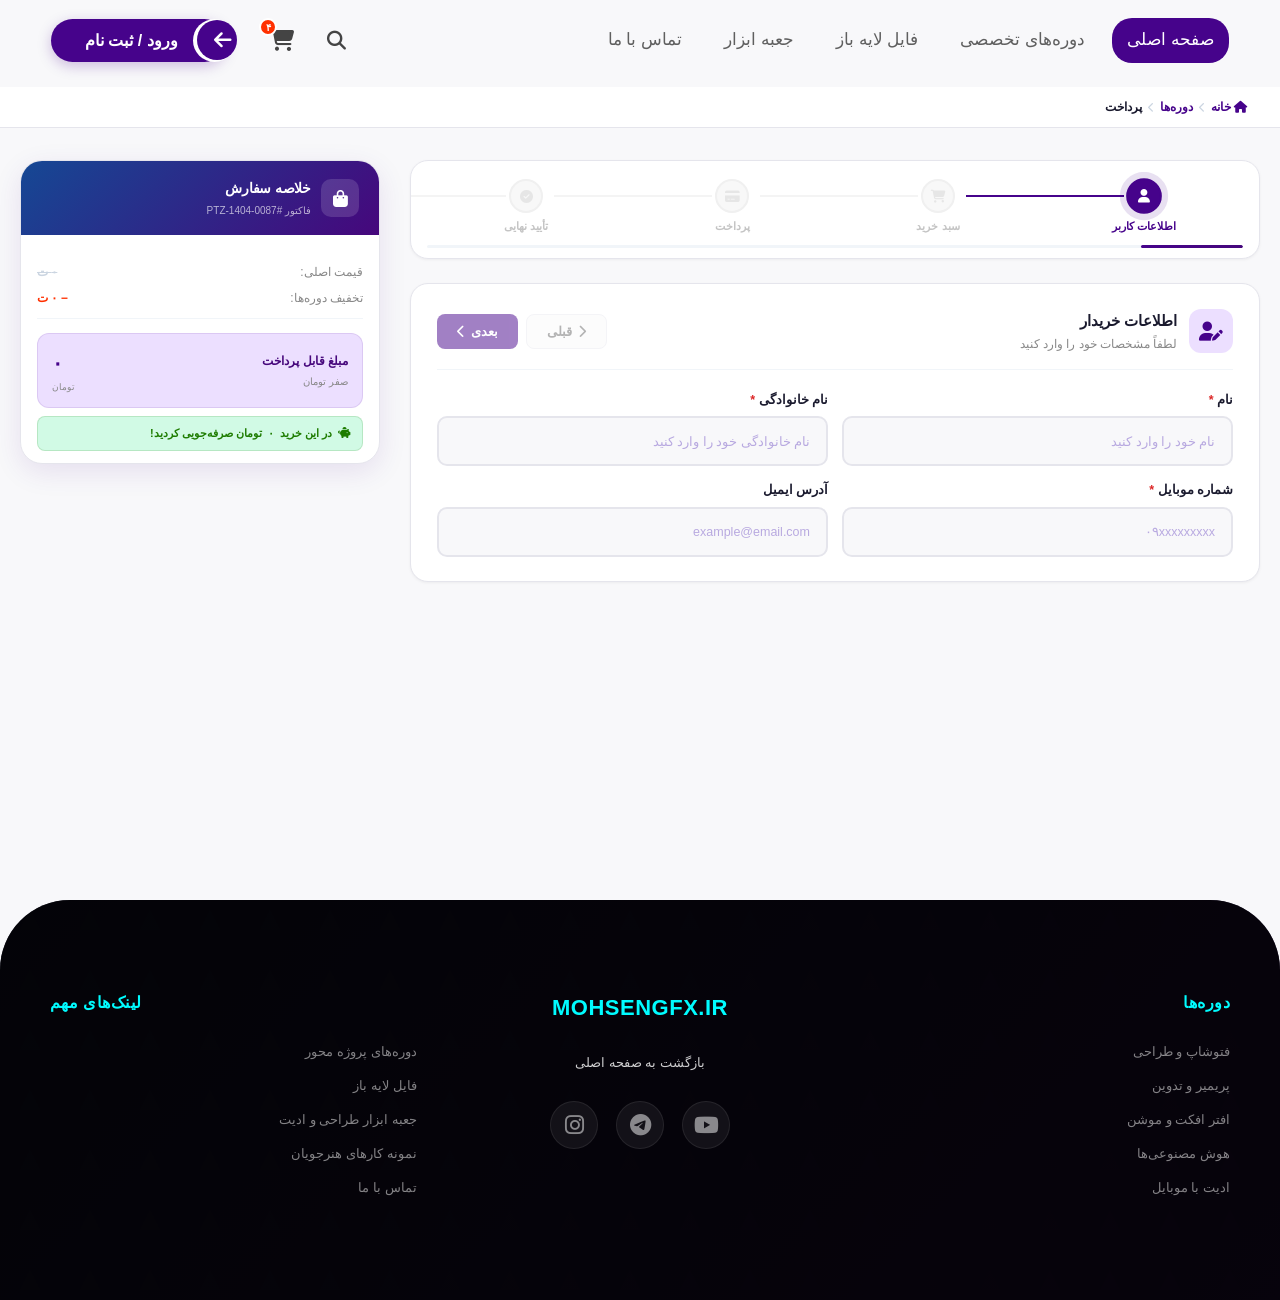
==== commit a29dda25: "v-0.1.9.9" ====
--- a/f.html
+++ b/f.html
@@ -9,3316 +9,495 @@
     <link rel="stylesheet" href="https://cdnjs.cloudflare.com/ajax/libs/font-awesome/6.5.1/css/all.min.css" />
     <link rel="stylesheet"
         href="https://cdn.jsdelivr.net/npm/persian-datepicker@1.2.0/dist/css/persian-datepicker.min.css" />
-    <style>
-        /* ============================================================
-           ROOT & RESET
-           ============================================================ */
-        :root {
-            --purple: #46038b;
-            --navy: #154894;
-            --violet: #46077c;
-            --blue: #3c65ff;
-            --red: #ff3000;
-            --cyan: #00fcff;
-            --lavender: #ecdfff;
-            --green: #1e7c00;
-            --green-light: #d1fae5;
-            --white: #ffffff;
-            --bg: #f8f8f8;
-            --surface: #ffffff;
-            --border: #e5e5e5;
-            --border-light: #f1f5f9;
-            --text: #1a1a2e;
-            --text-mid: #444;
-            --text-mute: #888;
-            --danger: #dc2626;
-            --danger-light: #fee2e2;
-            --amber: #f59e0b;
-            --radius-sm: 8px;
-            --radius: 13px;
-            --radius-lg: 18px;
-            --radius-xl: 22px;
-            --shadow-sm: 0 1px 3px rgba(0, 0, 0, .05);
-            --shadow: 0 4px 16px rgba(70, 3, 139, .07);
-            --shadow-md: 0 8px 28px rgba(70, 3, 139, .10);
-            --shadow-lg: 0 16px 48px rgba(0, 0, 0, .12);
-            --transition: .2s cubic-bezier(.4, 0, .2, 1);
-            --transition-slow: .35s cubic-bezier(.4, 0, .2, 1);
-        }
-
-        @font-face {
-            font-family: 'YekanBakhFaNum';
-            src: url('https://cdn.jsdelivr.net/gh/rastikerdar/vazir-font@v30.1.0/dist/Vazir-Regular.woff2') format('woff2');
-            font-weight: 400;
-        }
-
-        @font-face {
-            font-family: 'YekanBakhFaNum';
-            src: url('https://cdn.jsdelivr.net/gh/rastikerdar/vazir-font@v30.1.0/dist/Vazir-Bold.woff2') format('woff2');
-            font-weight: 700;
-        }
-
-        *,
-        ::before,
-        ::after {
-            box-sizing: border-box;
-            margin: 0;
-            padding: 0;
-        }
-
-        html {
-            scroll-behavior: smooth;
-            -webkit-font-smoothing: antialiased;
-        }
-
-        body {
-            font-family: 'YekanBakhFaNum', sans-serif;
-            background: var(--bg);
-            color: var(--text);
-            direction: rtl;
-            line-height: 1.7;
-            min-height: 100vh;
-            overflow-x: hidden;
-        }
-
-        ::-webkit-scrollbar {
-            width: 6px;
-        }
-
-        ::-webkit-scrollbar-track {
-            background: #f1f1f1;
-        }
-
-        ::-webkit-scrollbar-thumb {
-            background: var(--purple);
-            border-radius: 10px;
-        }
-
-        /* ============================================================
-           HEADER
-           ============================================================ */
-        .navbar {
-            width: min(1400px, 92%);
-            margin: 18px auto 0;
-            display: flex;
-            justify-content: space-between;
-            align-items: center;
-            flex-wrap: wrap;
-            gap: 10px;
-        }
-
-        .nav-menu {
-            list-style: none;
-            display: flex;
-            gap: 12px;
-            flex-wrap: wrap;
-        }
-
-        .nav-menu a {
-            text-decoration: none;
-            color: #5f5f5f;
-            padding: 8px 15px;
-            border-radius: 20px;
-            transition: 0.3s;
-            font-size: 17px;
-            display: inline-flex;
-            align-items: center;
-            white-space: nowrap;
-            font-weight: 500;
-            cursor: pointer;
-        }
-
-        .nav-menu a.active {
-            background: var(--purple);
-            color: #fff;
-        }
-
-        .nav-menu a:not(.active):hover {
-            color: var(--purple);
-            background: var(--lavender);
-        }
-
-        .header-left {
-            display: flex;
-            align-items: center;
-            gap: 15px;
-            flex-wrap: wrap;
-        }
-
-        .login-box {
-            width: 175px;
-            height: 43px;
-            background: var(--purple);
-            border-radius: 30px;
-            display: flex;
-            align-items: center;
-            justify-content: center;
-            gap: 12px;
-            color: #fff;
-            font-size: 16px;
-            font-weight: 700;
-            position: relative;
-            cursor: pointer;
-            transition: all var(--transition);
-            box-shadow: 0 4px 14px rgba(70, 3, 139, .25);
-            border: none;
-            font-family: 'YekanBakhFaNum', sans-serif;
-        }
-
-        .login-box:hover {
-            transform: translateY(-2px);
-            box-shadow: 0 6px 24px rgba(70, 3, 139, .35);
-        }
-
-        .login-box span {
-            margin-right: 15px;
-        }
-
-        .arrow-circle {
-            width: 43px;
-            height: 43px;
-            background: #fff;
-            border-radius: 50%;
-            display: flex;
-            align-items: center;
-            justify-content: center;
-            color: var(--purple);
-            position: absolute;
-            right: -10px;
-        }
-
-        .arrow-circle .circle {
-            background-color: var(--purple);
-            width: 40px;
-            height: 40px;
-            border-radius: 50%;
-            transform: translateX(2px);
-            display: flex;
-            justify-content: center;
-            align-items: center;
-        }
-
-        .arrow-circle .circle i {
-            font-size: 20px;
-            color: #fff;
-            transform: translateX(6px);
-        }
-
-        .cart-box {
-            width: 40px;
-            height: 40px;
-            display: flex;
-            align-items: center;
-            justify-content: center;
-            cursor: pointer;
-            margin-left: 20px;
-            color: var(--text-mid);
-            font-size: 22px;
-            transition: all var(--transition);
-            border-radius: 50%;
-            position: relative;
-            background: none;
-            border: none;
-        }
-
-        .cart-box:hover {
-            color: var(--purple);
-            background: var(--lavender);
-        }
-
-        .cart-box .badge {
-            position: absolute;
-            top: -2px;
-            left: -2px;
-            width: 18px;
-            height: 18px;
-            border-radius: 50%;
-            background: var(--red);
-            color: #fff;
-            font-size: 9.5px;
-            font-weight: 800;
-            display: flex;
-            align-items: center;
-            justify-content: center;
-            border: 2px solid #fff;
-        }
-
-        .search-container {
-            display: flex;
-            align-items: center;
-            justify-content: flex-end;
-            gap: 8px;
-            position: relative;
-            flex-direction: row-reverse;
-        }
-
-        .search-icon {
-            cursor: pointer;
-            width: 40px;
-            height: 40px;
-            display: flex;
-            align-items: center;
-            justify-content: center;
-            background: transparent;
-            border-radius: 50%;
-            transition: all 0.3s ease;
-            flex-shrink: 0;
-            z-index: 2;
-            color: var(--text-mid);
-            font-size: 19px;
-            border: none;
-        }
-
-        .search-icon:hover {
-            background: var(--lavender);
-            color: var(--purple);
-        }
-
-        .search-input-wrapper {
-            position: relative;
-            display: flex;
-            align-items: center;
-        }
-
-        .search-input {
-            width: 0;
-            opacity: 0;
-            border: none;
-            outline: none;
-            padding: 12px 40px 12px 15px;
-            background: #ffffff;
-            font-size: 14px;
-            color: #2c2c2c;
-            transition: all 0.4s cubic-bezier(0.4, 0, 0.2, 1);
-            border-radius: 30px;
-            border: 2px solid #e8e0ff;
-            box-shadow: 0 2px 10px rgba(70, 3, 139, 0.08);
-            direction: rtl;
-            font-family: 'YekanBakhFaNum', sans-serif;
-        }
-
-        .search-input.active {
-            width: 280px;
-            opacity: 1;
-            border-color: var(--purple);
-            box-shadow: 0 4px 20px rgba(70, 3, 139, 0.15);
-        }
-
-        .search-input:focus {
-            border-color: var(--purple);
-            box-shadow: 0 4px 25px rgba(70, 3, 139, 0.2);
-        }
-
-        .search-input::placeholder {
-            color: #b8a9e0;
-            font-weight: 400;
-            font-size: 13px;
-        }
-
-        .search-close {
-            position: absolute;
-            left: 12px;
-            top: 50%;
-            transform: translateY(-50%);
-            width: 24px;
-            height: 24px;
-            border-radius: 50%;
-            background: #f0eaff;
-            border: none;
-            cursor: pointer;
-            display: flex;
-            align-items: center;
-            justify-content: center;
-            font-size: 14px;
-            color: var(--purple);
-            transition: all 0.3s ease;
-            opacity: 0;
-            visibility: hidden;
-            z-index: 3;
-        }
-
-        .search-close:hover {
-            background: var(--purple);
-            color: white;
-            transform: translateY(-50%) rotate(90deg);
-        }
-
-        .search-close.show {
-            opacity: 1;
-            visibility: visible;
-        }
-
-        /* ============================================================
-           BREADCRUMB
-           ============================================================ */
-        .breadcrumb-bar {
-            background: #fff;
-            border-bottom: 1px solid var(--border);
-            padding: 10px 32px;
-            margin-top: 24px;
-        }
-
-        .breadcrumb {
-            display: flex;
-            align-items: center;
-            gap: 6px;
-            font-size: 12px;
-            color: var(--text-mute);
-            max-width: 1400px;
-            margin: 0 auto;
-        }
-
-        .breadcrumb a {
-            color: var(--purple);
-            text-decoration: none;
-            font-weight: 600;
-            transition: color var(--transition);
-        }
-
-        .breadcrumb a:hover {
-            text-decoration: underline;
-            color: var(--violet);
-        }
-
-        .breadcrumb .sep {
-            color: #cbd5e1;
-            font-size: 10px;
-        }
-
-        .breadcrumb .curr {
-            color: var(--text);
-            font-weight: 700;
-        }
-
-        /* ============================================================
-           CHECKOUT LAYOUT
-           ============================================================ */
-        .checkout-wrap {
-            max-width: 1400px;
-            margin: 32px auto 80px;
-            padding: 0 20px;
-            display: grid;
-            grid-template-columns: 1fr 360px;
-            gap: 30px;
-            align-items: flex-start;
-        }
-
-        .checkout-wrap.sidebar-hidden {
-            grid-template-columns: 1fr;
-            max-width: 1000px;
-        }
-
-        @media (max-width: 1024px) {
-            .checkout-wrap {
-                grid-template-columns: 1fr;
-            }
-
-            .checkout-sidebar {
-                position: static !important;
-                order: 0;
-            }
-
-            .checkout-main {
-                order: 1;
-            }
-        }
-
-        .checkout-sidebar {
-            position: sticky;
-            top: 20px;
-            transition: all 0.4s ease;
-        }
-
-        .checkout-sidebar.hidden {
-            display: none !important;
-        }
-
-        /* ============================================================
-           STEP HEADER
-           ============================================================ */
-        .step-header {
-            position: sticky;
-            top: 20px;
-            z-index: 50;
-            background: #fff;
-            border-radius: var(--radius-lg);
-            border: 1px solid var(--border);
-            box-shadow: var(--shadow-sm);
-            padding: 12px 16px;
-            margin-bottom: 24px;
-            transition: box-shadow 0.3s ease;
-        }
-
-        .step-header:hover {
-            box-shadow: var(--shadow);
-        }
-
-        .step-header-inner {
-            display: flex;
-            justify-content: space-between;
-            align-items: center;
-            gap: 8px;
-        }
-
-        .cstep {
-            flex: 1;
-            display: flex;
-            flex-direction: column;
-            align-items: center;
-            gap: 4px;
-            cursor: pointer;
-            position: relative;
-            padding: 6px 0;
-            transition: all 0.2s ease;
-            border-radius: 8px;
-            user-select: none;
-        }
-
-        .cstep:hover:not(.disabled) {
-            background: var(--lavender);
-        }
-
-        .cstep.disabled {
-            cursor: not-allowed;
-            opacity: 0.5;
-        }
-
-        .cstep.disabled:hover {
-            background: none;
-        }
-
-        .cstep-circle {
-            width: 34px;
-            height: 34px;
-            border-radius: 50%;
-            border: 2.5px solid #ddd;
-            background: #f8f8f8;
-            display: flex;
-            align-items: center;
-            justify-content: center;
-            font-size: 13px;
-            font-weight: 800;
-            color: #ccc;
-            transition: all 0.3s ease;
-        }
-
-        .cstep.active .cstep-circle {
-            background: var(--purple);
-            border-color: var(--purple);
-            color: #fff;
-            box-shadow: 0 0 0 6px rgba(70, 3, 139, 0.12);
-        }
-
-        .cstep.done .cstep-circle {
-            background: var(--green);
-            border-color: var(--green);
-            color: #fff;
-        }
-
-        .cstep.disabled .cstep-circle {
-            background: #f0f0f0;
-            border-color: #e0e0e0;
-            color: #ccc;
-        }
-
-        .cstep-label {
-            font-size: 11px;
-            font-weight: 600;
-            color: var(--text-mute);
-            text-align: center;
-            white-space: nowrap;
-        }
-
-        .cstep.active .cstep-label {
-            color: var(--purple);
-            font-weight: 700;
-        }
-
-        .cstep.done .cstep-label {
-            color: var(--green);
-            font-weight: 700;
-        }
-
-        .cstep:not(:last-child)::after {
-            content: '';
-            position: absolute;
-            top: 22px;
-            right: calc(50% + 20px);
-            width: calc(100% - 40px);
-            height: 2px;
-            background: #e2e8f0;
-            z-index: 0;
-        }
-
-        .cstep.done:not(:last-child)::after {
-            background: var(--green);
-        }
-
-        .cstep.active:not(:last-child)::after {
-            background: var(--purple);
-        }
-
-        .cstep.disabled:not(:last-child)::after {
-            background: #e8e8e8;
-        }
-
-        /* ============================================================
-           STEP PANELS
-           ============================================================ */
-        .step-panel {
-            display: none;
-            animation: fadeSlide 0.35s ease;
-        }
-
-        .step-panel.active {
-            display: block;
-        }
-
-        @keyframes fadeSlide {
-            from {
-                opacity: 0;
-                transform: translateY(10px);
-            }
-
-            to {
-                opacity: 1;
-                transform: translateY(0);
-            }
-        }
-
-        /* ============================================================
-           SECTION CARD
-           ============================================================ */
-        .sec-card {
-            background: #fff;
-            border: 1px solid var(--border);
-            border-radius: var(--radius-lg);
-            padding: 24px 26px;
-            margin-bottom: 18px;
-            box-shadow: var(--shadow-sm);
-            transition: box-shadow var(--transition-slow);
-        }
-
-        .sec-card:hover {
-            box-shadow: var(--shadow);
-        }
-
-        .sec-head {
-            display: flex;
-            justify-content: space-between;
-            align-items: center;
-            gap: 12px;
-            margin-bottom: 20px;
-            padding-bottom: 14px;
-        }
-
-        .sec-ico {
-            width: 44px;
-            height: 44px;
-            border-radius: 12px;
-            background: var(--lavender);
-            display: flex;
-            align-items: center;
-            justify-content: center;
-            font-size: 19px;
-            flex-shrink: 0;
-            color: var(--purple);
-        }
-
-        .sec-title {
-            font-size: 15px;
-            font-weight: 800;
-            color: var(--text);
-        }
-
-        .sec-sub {
-            font-size: 11.5px;
-            color: var(--text-mute);
-            margin-top: 2px;
-        }
-
-        .sec-head-left {
-            display: flex;
-            align-items: center;
-            gap: 12px;
-        }
-
-        .sec-head-actions {
-            display: flex;
-            gap: 8px;
-            flex-wrap: wrap;
-        }
-
-        /* ============================================================
-           FORM
-           ============================================================ */
-        .form-grid {
-            display: grid;
-            grid-template-columns: 1fr 1fr;
-            gap: 14px;
-        }
-
-        @media (max-width: 768px) {
-            .form-grid {
-                grid-template-columns: 1fr;
-            }
-        }
-
-        .form-group {
-            display: flex;
-            flex-direction: column;
-            gap: 5px;
-        }
-
-        .form-label {
-            font-size: 12.5px;
-            font-weight: 700;
-            color: var(--text);
-        }
-
-        .form-label .req {
-            color: var(--danger);
-        }
-
-        .form-input {
-            width: 100%;
-            border: 2px solid var(--border);
-            border-radius: 10px;
-            padding: 11px 14px;
-            font-size: 13.5px;
-            font-family: 'YekanBakhFaNum', sans-serif;
-            outline: none;
-            background: var(--bg);
-            direction: rtl;
-            color: var(--text);
-            transition: all var(--transition);
-        }
-
-        .form-input:focus {
-            border-color: var(--purple);
-            background: #fff;
-            box-shadow: 0 0 0 3px rgba(70, 3, 139, 0.07);
-        }
-
-        .form-input.invalid {
-            border-color: var(--danger);
-            box-shadow: 0 0 0 3px rgba(220, 38, 38, 0.06);
-        }
-
-        .form-input.valid {
-            border-color: var(--green);
-        }
-
-        .field-err {
-            font-size: 11px;
-            color: var(--danger);
-            display: none;
-            align-items: center;
-            gap: 4px;
-            margin-top: 2px;
-        }
-
-        .field-err.show {
-            display: flex;
-        }
-
-        .form-input.shake {
-            animation: shake .5s ease;
-            border-color: var(--danger) !important;
-        }
-
-        @keyframes shake {
-
-            0%,
-            100% {
-                transform: translateX(0);
-            }
-
-            20% {
-                transform: translateX(-7px);
-            }
-
-            40% {
-                transform: translateX(7px);
-            }
-
-            60% {
-                transform: translateX(-4px);
-            }
-
-            80% {
-                transform: translateX(4px);
-            }
-        }
-
-        /* ============================================================
-           BUTTONS
-           ============================================================ */
-        .step-next-btn,
-        .step-prev-btn {
-            background: var(--purple);
-            color: #fff;
-            border: none;
-            border-radius: 8px;
-            padding: 9px 20px;
-            font-weight: 700;
-            font-size: 13px;
-            font-family: 'YekanBakhFaNum', sans-serif;
-            cursor: pointer;
-            display: inline-flex;
-            align-items: center;
-            gap: 6px;
-            transition: all 0.2s ease;
-            box-shadow: 0 2px 8px rgba(70, 3, 139, 0.15);
-        }
-
-        .step-next-btn:hover:not(:disabled),
-        .step-prev-btn:hover {
-            transform: translateY(-1px);
-            box-shadow: 0 4px 16px rgba(70, 3, 139, 0.25);
-        }
-
-        .step-next-btn:disabled {
-            opacity: 0.5;
-            cursor: not-allowed;
-            transform: none !important;
-            box-shadow: none !important;
-        }
-
-        .step-prev-btn {
-            background: var(--bg);
-            color: var(--text-mid);
-            box-shadow: none;
-            border: 1.5px solid var(--border);
-        }
-
-        .step-prev-btn:hover {
-            background: #e8e8e8;
-            box-shadow: none;
-        }
-
-        .add-sample-btn {
-            background: var(--green);
-            color: #fff;
-            border: none;
-            border-radius: 6px;
-            padding: 7px 14px;
-            font-weight: 700;
-            font-size: 12.5px;
-            font-family: 'YekanBakhFaNum', sans-serif;
-            cursor: pointer;
-            display: inline-flex;
-            align-items: center;
-            gap: 5px;
-            transition: all 0.2s ease;
-        }
-
-        .add-sample-btn:hover {
-            transform: translateY(-1px);
-            box-shadow: 0 4px 12px rgba(30, 124, 0, 0.25);
-        }
-
-        .os-pay-btn {
-            background: linear-gradient(135deg, var(--green), #16963a);
-            color: #fff;
-            border: none;
-            border-radius: 10px;
-            padding: 14px 28px;
-            font-size: 15px;
-            font-weight: 800;
-            font-family: 'YekanBakhFaNum', sans-serif;
-            cursor: pointer;
-            display: inline-flex;
-            align-items: center;
-            justify-content: center;
-            gap: 8px;
-            box-shadow: 0 4px 16px rgba(30, 124, 0, 0.3);
-            transition: all 0.2s ease;
-        }
-
-        .os-pay-btn:hover {
-            transform: translateY(-2px);
-            box-shadow: 0 8px 28px rgba(30, 124, 0, 0.4);
-        }
-
-        .invoice-final-pay-row {
-            margin-top: 18px;
-            display: flex;
-            justify-content: flex-end;
-        }
-
-        .invoice-final-pay-btn {
-            width: 100%;
-            padding: 18px 28px;
-            font-size: 16.5px;
-            border-radius: 14px;
-            box-shadow: 0 8px 24px rgba(30, 124, 0, .35);
-        }
-
-        @media (max-width: 640px) {
-            .invoice-final-pay-row {
-                position: sticky;
-                bottom: 0;
-                z-index: 5;
-                background: #fff;
-                padding: 10px 0 4px;
-                margin-top: 10px;
-            }
-        }
-
-        /* ============================================================
-           INVOICE TABLE
-           ============================================================ */
-        .table-contain {
-            overflow: hidden;
-            border-radius: 28px;
-            transition: 0.3s;
-            border: 1px solid var(--border-light);
-        }
-
-        .table-contain:hover {
-            box-shadow: 0px 5px 10px rgba(128, 128, 128, 0.185);
-            transform: translateY(-2px);
-            border-radius: 28px;
-            transition: 0.2s;
-        }
-
-        .inv-table {
-            width: 100%;
-            border-collapse: collapse;
-            font-size: 12.5px;
-            table-layout: fixed;
-            min-width: 600px;
-        }
-
-        .inv-table th,
-        .inv-table td {
-            text-align: center;
-            padding: 10px 8px;
-            font-size: 12.5px;
-            vertical-align: middle;
-            word-break: break-word;
-        }
-
-        .inv-table thead tr {
-            background: var(--bg);
-        }
-
-        .inv-table th {
-            font-weight: 700;
-            color: var(--text-mute);
-            border-bottom: 2px solid var(--border);
-            font-size: 12px;
-        }
-
-        .inv-table tbody tr {
-            border-bottom: 1px solid var(--border-light);
-            transition: background var(--transition);
-        }
-
-        .inv-table tbody tr:hover {
-            background: #faf9ff;
-        }
-
-        .course-img {
-            width: 48px;
-            height: 34px;
-            border-radius: 6px;
-            object-fit: cover;
-            flex-shrink: 0;
-        }
-
-        .course-name {
-            font-weight: 700;
-            font-size: 12.5px;
-        }
-
-        .course-meta {
-            font-size: 10.5px;
-            color: var(--text-mute);
-        }
-
-        .price-combo {
-            display: flex;
-            flex-direction: column;
-            align-items: center;
-            gap: 2px;
-        }
-
-        .price-orig-sm {
-            text-decoration: line-through;
-            color: #b0b0b0;
-            font-size: 10.5px;
-        }
-
-        .price-final-sm {
-            font-weight: 900;
-            font-size: 13px;
-            color: var(--purple);
-        }
-
-        .price-final-sm.free {
-            color: var(--green);
-        }
-
-        .discount-badge {
-            display: inline-block;
-            background: var(--green-light);
-            color: var(--green);
-            font-size: 12px;
-            font-weight: 700;
-            padding: 2px 12px;
-            border-radius: 12px;
-        }
-
-        .discount-badge.zero {
-            background: var(--bg);
-            color: var(--text-mute);
-        }
-
-        .qty-control {
-            display: inline-flex;
-            align-items: center;
-            gap: 4px;
-            background: var(--bg);
-            border-radius: 6px;
-            padding: 2px 2px;
-            border: 1px solid var(--border);
-        }
-
-        .qty-btn {
-            width: 26px;
-            height: 26px;
-            border: none;
-            border-radius: 4px;
-            background: transparent;
-            font-size: 14px;
-            font-weight: 700;
-            color: var(--text-mid);
-            cursor: pointer;
-            transition: all 0.2s ease;
-            display: flex;
-            align-items: center;
-            justify-content: center;
-        }
-
-        .qty-btn:hover:not(:disabled) {
-            background: var(--lavender);
-            color: var(--purple);
-        }
-
-        .qty-btn:disabled {
-            opacity: 0.3;
-            cursor: not-allowed;
-        }
-
-        .qty-input {
-            width: 30px;
-            text-align: center;
-            font-weight: 700;
-            font-size: 14px;
-            font-family: 'YekanBakhFaNum', sans-serif;
-            border: none;
-            background: transparent;
-            color: var(--text);
-            -moz-appearance: textfield;
-        }
-
-        .qty-input::-webkit-inner-spin-button,
-        .qty-input::-webkit-outer-spin-button {
-            -webkit-appearance: none;
-            margin: 0;
-        }
-
-        .remove-item-btn {
-            background: transparent;
-            border: none;
-            color: var(--text-mute);
-            font-size: 14px;
-            cursor: pointer;
-            transition: all 0.2s ease;
-            padding: 4px 6px;
-            border-radius: 4px;
-        }
-
-        .remove-item-btn:hover {
-            color: var(--danger);
-            background: var(--danger-light);
-        }
-
-        /* ============================================================
-           PAYMENT METHOD TABS
-           ============================================================ */
-        .method-tabs {
-            display: flex;
-            border-bottom: 2px solid var(--border);
-            margin-bottom: 20px;
-            gap: 0;
-            flex-wrap: wrap;
-        }
-
-        .tab-btn {
-            padding: 10px 20px;
-            font-weight: 600;
-            font-size: 13.5px;
-            cursor: pointer;
-            border: none;
-            background: none;
-            color: var(--text-mute);
-            font-family: 'YekanBakhFaNum', sans-serif;
-            border-bottom: 3px solid transparent;
-            transition: all var(--transition);
-            position: relative;
-            bottom: -2px;
-            display: flex;
-            align-items: center;
-            gap: 7px;
-        }
-
-        .tab-btn.active {
-            color: var(--purple);
-            border-bottom-color: var(--purple);
-        }
-
-        .tab-btn:hover:not(.active) {
-            color: var(--text);
-        }
-
-        .panel {
-            display: none;
-        }
-
-        .panel.active {
-            display: block;
-        }
-
-        /* ============================================================
-           GATEWAY GRID
-           ============================================================ */
-        .gateway-grid {
-            display: grid;
-            grid-template-columns: 1fr 1fr;
-            gap: 12px;
-        }
-
-        .gw-opt {
-            border: 2px solid var(--border);
-            border-radius: var(--radius);
-            padding: 15px 13px;
-            cursor: pointer;
-            display: flex;
-            align-items: center;
-            gap: 11px;
-            position: relative;
-            transition: all var(--transition);
-            user-select: none;
-            background: #fff;
-        }
-
-        .gw-opt:hover {
-            border-color: var(--purple);
-            background: #faf5ff;
-            transform: translateY(-2px);
-            box-shadow: var(--shadow);
-        }
-
-        .gw-opt.chosen {
-            border-color: var(--purple);
-            background: #f5f0ff;
-            box-shadow: 0 0 0 4px rgba(70, 3, 139, 0.08);
-        }
-
-        .gw-opt input[type="radio"] {
-            accent-color: var(--purple);
-            width: 16px;
-            height: 16px;
-            flex-shrink: 0;
-            cursor: pointer;
-        }
-
-        .gw-logo {
-            width: 48px;
-            height: 34px;
-            border-radius: 8px;
-            display: flex;
-            align-items: center;
-            justify-content: center;
-            font-size: 19px;
-            flex-shrink: 0;
-        }
-
-        .gw-zp {
-            background: #eef2ff;
-            color: #4f46e5;
-        }
-
-        .gw-wl {
-            background: #fdf4ff;
-            color: #a21caf;
-        }
-
-        .gw-name {
-            font-size: 13px;
-            font-weight: 700;
-            color: var(--text);
-        }
-
-        .gw-desc {
-            font-size: 10.5px;
-            color: var(--text-mute);
-            margin-top: 1px;
-        }
-
-        /* ============================================================
-           OFFLINE TRANSFER
-           ============================================================ */
-        .bank-info-box {
-            background: #f9f8ff;
-            border: 1px solid #dcd4fe;
-            border-radius: 12px;
-            padding: 16px;
-            margin-bottom: 14px;
-        }
-
-        .bank-row {
-            display: flex;
-            justify-content: space-between;
-            align-items: center;
-            flex-wrap: wrap;
-            gap: 6px;
-            padding: 8px 0;
-            border-bottom: 1px dashed #e0e0e0;
-            font-size: 13px;
-        }
-
-        .bank-row:last-child {
-            border-bottom: none;
-        }
-
-        .bank-val {
-            direction: ltr;
-            display: inline-block;
-            font-weight: 600;
-            letter-spacing: 0.04em;
-        }
-
-        .copy-btn {
-            color: var(--purple);
-            font-weight: 600;
-            cursor: pointer;
-            background: none;
-            border: none;
-            font-family: inherit;
-            font-size: 12px;
-            padding: 3px 9px;
-            border-radius: 6px;
-            transition: background var(--transition);
-        }
-
-        .copy-btn:hover {
-            background: var(--lavender);
-        }
-
-        /* ============================================================
-           DATE & TIME PICKERS
-           ============================================================ */
-        .date-picker-wrapper {
-            position: relative;
-            width: 100%;
-        }
-
-        .date-picker-wrapper .form-input {
-            padding-left: 44px;
-            width: 100%;
-            cursor: pointer;
-            background: var(--bg);
-            transition: all 0.25s ease;
-        }
-
-        .date-picker-wrapper .form-input:focus {
-            background: #fff;
-            border-color: var(--purple);
-            box-shadow: 0 0 0 3px rgba(70, 3, 139, 0.07);
-        }
-
-        .date-picker-icon {
-            position: absolute;
-            left: 14px;
-            top: 50%;
-            transform: translateY(-50%);
-            color: var(--purple);
-            font-size: 18px;
-            pointer-events: none;
-            opacity: 0.6;
-            transition: all 0.25s ease;
-        }
-
-        .date-picker-wrapper .form-input:focus+.date-picker-icon,
-        .date-picker-wrapper .form-input.valid+.date-picker-icon {
-            opacity: 1;
-            transform: translateY(-50%) scale(1.1);
-        }
-
-        .time-picker-wrapper {
-            position: relative;
-            width: 100%;
-        }
-
-        .time-picker {
-            width: 100%;
-            padding-left: 44px;
-            direction: ltr;
-            text-align: center;
-            font-family: 'YekanBakhFaNum', sans-serif;
-            background: var(--bg);
-            border: 2px solid var(--border);
-            border-radius: 10px;
-            padding: 11px 14px 11px 44px;
-            font-size: 13.5px;
-            outline: none;
-            transition: all 0.25s ease;
-            color: var(--text);
-            appearance: none;
-            -webkit-appearance: none;
-            cursor: pointer;
-        }
-
-        .time-picker:focus {
-            background: #fff;
-            border-color: var(--purple);
-            box-shadow: 0 0 0 3px rgba(70, 3, 139, 0.07);
-        }
-
-        .time-picker::-webkit-calendar-picker-indicator {
-            opacity: 0;
-            position: absolute;
-            left: 0;
-            top: 0;
-            width: 100%;
-            height: 100%;
-            cursor: pointer;
-            z-index: 2;
-        }
-
-        .time-picker-icon {
-            position: absolute;
-            left: 14px;
-            top: 50%;
-            transform: translateY(-50%);
-            color: var(--purple);
-            font-size: 18px;
-            pointer-events: none;
-            opacity: 0.6;
-            transition: all 0.25s ease;
-        }
-
-        .time-picker:focus+.time-picker-icon,
-        .time-picker.valid+.time-picker-icon {
-            opacity: 1;
-            transform: translateY(-50%) scale(1.1);
-        }
-
-        .time-picker::-webkit-datetime-edit {
-            padding: 0;
-            text-align: center;
-        }
-
-        .time-picker::-webkit-datetime-edit-fields-wrapper {
-            direction: ltr;
-        }
-
-        .time-picker::-webkit-datetime-edit-text {
-            color: var(--text-mute);
-        }
-
-        .time-picker::-webkit-datetime-edit-hour-field,
-        .time-picker::-webkit-datetime-edit-minute-field {
-            color: var(--text);
-            font-weight: 600;
-        }
-
-        .time-picker::-webkit-datetime-edit-hour-field:focus,
-        .time-picker::-webkit-datetime-edit-minute-field:focus {
-            background: var(--lavender);
-            border-radius: 4px;
-        }
-
-        /* ============================================================
-           PERSIAN DATEPICKER
-           ============================================================ */
-        .persian-datepicker {
-            font-family: 'YekanBakhFaNum', sans-serif !important;
-            border-radius: 14px !important;
-            box-shadow: 0 12px 40px rgba(70, 3, 139, 0.2) !important;
-            border: 1px solid var(--border) !important;
-            background: #fff !important;
-            overflow: hidden;
-            width: 280px !important;
-            direction: rtl !important;
-            z-index: 1000 !important;
-        }
-
-        .persian-datepicker .picker-header {
-            background: linear-gradient(135deg, var(--navy), var(--violet)) !important;
-            padding: 14px 16px !important;
-            border-radius: 0 !important;
-            display: flex !important;
-            justify-content: space-between !important;
-            align-items: center !important;
-            direction: rtl !important;
-        }
-
-        .persian-datepicker .picker-header .picker-title {
-            color: #fff !important;
-            font-weight: 700 !important;
-            font-size: 15px !important;
-        }
-
-        .persian-datepicker .picker-header .picker-arrow {
-            color: rgba(255, 255, 255, 0.8) !important;
-            cursor: pointer !important;
-            transition: all 0.2s ease !important;
-            font-size: 16px !important;
-            padding: 4px 10px !important;
-            border-radius: 6px !important;
-            background: transparent !important;
-            border: none !important;
-        }
-
-        .persian-datepicker .picker-header .picker-arrow:hover {
-            background: rgba(255, 255, 255, 0.15) !important;
-            color: #fff !important;
-        }
-
-        .persian-datepicker .picker-weekdays {
-            background: var(--lavender) !important;
-            padding: 8px 0 !important;
-            display: grid !important;
-            grid-template-columns: repeat(7, 1fr) !important;
-            text-align: center !important;
-        }
-
-        .persian-datepicker .picker-weekdays div {
-            color: var(--purple) !important;
-            font-weight: 700 !important;
-            font-size: 12px !important;
-        }
-
-        .persian-datepicker .picker-days {
-            padding: 6px !important;
-            display: grid !important;
-            grid-template-columns: repeat(7, 1fr) !important;
-            gap: 3px !important;
-            background: #fff !important;
-        }
-
-        .persian-datepicker .picker-days .picker-day {
-            padding: 6px 4px !important;
-            text-align: center !important;
-            border-radius: 8px !important;
-            cursor: pointer !important;
-            transition: all 0.15s ease !important;
-            font-weight: 500 !important;
-            font-size: 13px !important;
-            color: var(--text) !important;
-        }
-
-        .persian-datepicker .picker-days .picker-day:hover {
-            background: var(--lavender) !important;
-            transform: scale(1.05);
-        }
-
-        .persian-datepicker .picker-days .picker-day.today {
-            background: rgba(70, 3, 139, 0.08) !important;
-            border: 1.5px solid var(--purple) !important;
-            color: var(--purple) !important;
-            font-weight: 700 !important;
-        }
-
-        .persian-datepicker .picker-days .picker-day.selected {
-            background: linear-gradient(135deg, var(--purple), var(--violet)) !important;
-            color: #fff !important;
-            font-weight: 700 !important;
-            box-shadow: 0 4px 12px rgba(70, 3, 139, 0.3) !important;
-        }
-
-        .persian-datepicker .picker-days .picker-day.selected:hover {
-            background: var(--violet) !important;
-        }
-
-        .persian-datepicker .picker-days .picker-day.other-month {
-            color: #d1d5db !important;
-        }
-
-        .persian-datepicker .picker-days .picker-day.other-month:hover {
-            background: #f3f4f6 !important;
-            transform: none !important;
-        }
-
-        .persian-datepicker .picker-days .picker-day.holiday {
-            color: var(--red) !important;
-        }
-
-        .persian-datepicker .picker-days .picker-day.holiday.selected {
-            color: #fff !important;
-        }
-
-        .persian-datepicker .picker-footer {
-            padding: 8px 14px !important;
-            border-top: 1px solid var(--border-light) !important;
-            display: flex !important;
-            justify-content: space-between !important;
-            align-items: center !important;
-            background: #fafafa !important;
-        }
-
-        .persian-datepicker .picker-footer .picker-today {
-            color: var(--purple) !important;
-            font-weight: 600 !important;
-            font-size: 12px !important;
-            cursor: pointer !important;
-            transition: color 0.2s ease !important;
-            background: none !important;
-            border: none !important;
-        }
-
-        .persian-datepicker .picker-footer .picker-today:hover {
-            color: var(--violet) !important;
-        }
-
-        .persian-datepicker .picker-footer .picker-close {
-            color: var(--text-mute) !important;
-            font-size: 12px !important;
-            cursor: pointer !important;
-            transition: color 0.2s ease !important;
-            background: none !important;
-            border: none !important;
-        }
-
-        .persian-datepicker .picker-footer .picker-close:hover {
-            color: var(--danger) !important;
-        }
-
-        /* ============================================================
-           UPLOAD AREA
-           ============================================================ */
-        .upload-area {
-            border: 2px dashed var(--border);
-            border-radius: 12px;
-            padding: 22px 16px;
-            text-align: center;
-            cursor: pointer;
-            transition: all var(--transition);
-            background: #fafafa;
-            margin: 12px 0;
-        }
-
-        .upload-area:hover {
-            border-color: var(--purple);
-            background: #faf5ff;
-        }
-
-        .upload-area input {
-            display: none;
-        }
-
-        .preview-img {
-            max-width: 130px;
-            border-radius: 8px;
-            border: 1px solid var(--border);
-            margin-top: 10px;
-            display: none;
-        }
-
-        .btn-remove-file {
-            display: none;
-            margin-top: 8px;
-            background: var(--red);
-            color: #fff;
-            border: none;
-            padding: 5px 14px;
-            border-radius: 7px;
-            cursor: pointer;
-            font-family: inherit;
-            font-size: 12px;
-            font-weight: 600;
-        }
-
-        /* ============================================================
-           COUPON
-           ============================================================ */
-        .invoice-coupon {
-            margin: 12px 0 16px;
-        }
-
-        .coupon-label {
-            display: flex;
-            align-items: center;
-            gap: 7px;
-            font-size: 13px;
-            font-weight: 700;
-            color: var(--text);
-            margin-bottom: 10px;
-        }
-
-        .coupon-row {
-            display: flex;
-            gap: 9px;
-        }
-
-        .coupon-input {
-            flex: 1;
-            border: 2px solid var(--border);
-            border-radius: 10px;
-            padding: 11px 14px;
-            font-size: 13.5px;
-            font-family: 'YekanBakhFaNum', sans-serif;
-            outline: none;
-            background: var(--bg);
-            direction: rtl;
-            color: var(--text);
-            transition: all var(--transition);
-        }
-
-        .coupon-input:focus {
-            border-color: var(--purple);
-            background: #fff;
-            box-shadow: 0 0 0 3px rgba(70, 3, 139, 0.07);
-        }
-
-        .coupon-input.shake {
-            animation: shake .5s ease;
-            border-color: var(--danger) !important;
-        }
-
-        .coupon-apply-btn {
-            background: var(--purple);
-            color: #fff;
-            border: none;
-            border-radius: 10px;
-            padding: 11px 20px;
-            font-size: 13px;
-            font-weight: 700;
-            font-family: 'YekanBakhFaNum', sans-serif;
-            cursor: pointer;
-            white-space: nowrap;
-            display: flex;
-            align-items: center;
-            gap: 6px;
-            transition: all var(--transition);
-        }
-
-        .coupon-apply-btn:hover {
-            background: var(--violet);
-            box-shadow: 0 4px 14px rgba(70, 3, 139, 0.3);
-        }
-
-        .coupon-apply-btn:disabled {
-            opacity: 0.6;
-            cursor: not-allowed;
-        }
-
-        .coupon-fb {
-            display: flex;
-            align-items: center;
-            gap: 8px;
-            border-radius: 9px;
-            padding: 10px 14px;
-            font-size: 12.5px;
-            font-weight: 600;
-            margin-top: 10px;
-            max-height: 0;
-            overflow: hidden;
-            opacity: 0;
-            transition: all var(--transition-slow);
-        }
-
-        .coupon-fb.show {
-            max-height: 80px;
-            opacity: 1;
-        }
-
-        .coupon-fb.ok {
-            background: var(--green-light);
-            border: 1px solid rgba(30, 124, 0, 0.2);
-            color: var(--green);
-        }
-
-        .coupon-fb.fail {
-            background: var(--danger-light);
-            border: 1px solid rgba(220, 38, 38, 0.2);
-            color: var(--danger);
-        }
-
-        .cancel-coupon-btn {
-            margin-right: 10px;
-            background: var(--bg);
-            border: 1px solid transparent;
-            border-radius: 6px;
-            padding: 2px 10px;
-            cursor: pointer;
-            font-size: 11px;
-            font-family: 'YekanBakhFaNum', sans-serif;
-            color: #4b5563;
-            transition: all 0.2s ease;
-            white-space: nowrap;
-        }
-
-        .cancel-coupon-btn:hover {
-            background: var(--danger);
-            color: white;
-        }
-
-        /* ============================================================
-           TERMS
-           ============================================================ */
-        .terms-box {
-            background: #fff;
-            border: 2px solid var(--border);
-            border-radius: var(--radius);
-            padding: 15px 18px;
-            display: flex;
-            align-items: flex-start;
-            gap: 10px;
-            transition: border-color var(--transition);
-        }
-
-        .terms-box input[type="checkbox"] {
-            margin-top: 2px;
-            accent-color: var(--purple);
-            width: 16px;
-            height: 16px;
-            flex-shrink: 0;
-            cursor: pointer;
-        }
-
-        .terms-box label {
-            font-size: 12.5px;
-            color: var(--text-mid);
-            line-height: 1.8;
-            cursor: pointer;
-        }
-
-        .terms-box a {
-            color: var(--purple);
-            font-weight: 700;
-            text-decoration: none;
-        }
-
-        .terms-box a:hover {
-            text-decoration: underline;
-        }
-
-        /* ============================================================
-           ORDER SIDEBAR
-           ============================================================ */
-        .order-summary {
-            background: #fff;
-            border-radius: var(--radius-xl);
-            border: 1px solid var(--border);
-            box-shadow: var(--shadow-md);
-            overflow: hidden;
-        }
-
-        .os-head {
-            background: linear-gradient(135deg, var(--navy) 0%, var(--violet) 100%);
-            padding: 16px 20px;
-            color: #fff;
-            display: flex;
-            align-items: center;
-            gap: 10px;
-        }
-
-        .os-head-ico {
-            width: 38px;
-            height: 38px;
-            border-radius: 10px;
-            background: rgba(255, 255, 255, 0.14);
-            display: flex;
-            align-items: center;
-            justify-content: center;
-            font-size: 17px;
-            flex-shrink: 0;
-        }
-
-        .os-head-title {
-            font-size: 14px;
-            font-weight: 800;
-            letter-spacing: -0.2px;
-        }
-
-        .os-head-sub {
-            font-size: 10px;
-            opacity: 0.65;
-            margin-top: 1px;
-        }
-
-        .os-items {
-            padding: 12px 16px 4px;
-            max-height: 200px;
-            overflow-y: auto;
-        }
-
-        .os-item {
-            display: flex;
-            align-items: center;
-            gap: 8px;
-            padding: 8px 0;
-            border-bottom: 1px solid var(--border-light);
-        }
-
-        .os-item:last-child {
-            border-bottom: none;
-        }
-
-        .os-thumb {
-            width: 40px;
-            height: 28px;
-            border-radius: 6px;
-            object-fit: cover;
-            border: 1px solid var(--border);
-            flex-shrink: 0;
-        }
-
-        .os-cname {
-            font-size: 11.5px;
-            font-weight: 700;
-            flex: 1;
-            line-height: 1.3;
-        }
-
-        .os-cprice {
-            font-size: 12px;
-            font-weight: 900;
-            color: var(--purple);
-            white-space: nowrap;
-        }
-
-        .os-cprice.free {
-            color: var(--green);
-        }
-
-        .os-breakdown {
-            padding: 8px 16px 0;
-        }
-
-        .os-line {
-            display: flex;
-            justify-content: space-between;
-            align-items: center;
-            font-size: 12px;
-            padding: 3px 0;
-        }
-
-        .osl-label {
-            color: var(--text-mute);
-            font-weight: 500;
-        }
-
-        .osl-val {
-            font-weight: 600;
-            color: var(--text);
-        }
-
-        .osl-red {
-            font-weight: 700;
-            color: var(--red);
-        }
-
-        .os-divider {
-            height: 1px;
-            background: var(--border-light);
-            margin: 6px 0;
-        }
-
-        .os-total {
-            margin: 8px 16px 0;
-            background: var(--lavender);
-            border-radius: 12px;
-            padding: 12px 14px;
-            display: flex;
-            justify-content: space-between;
-            align-items: center;
-            border: 1px solid rgba(70, 3, 139, 0.1);
-        }
-
-        .ost-label {
-            font-size: 12px;
-            font-weight: 800;
-            color: var(--violet);
-        }
-
-        .ost-sub {
-            font-size: 10px;
-            color: var(--text-mute);
-            margin-top: 1px;
-        }
-
-        .ost-amt {
-            font-size: 20px;
-            font-weight: 900;
-            color: var(--purple);
-            letter-spacing: -0.5px;
-        }
-
-        .ost-unit {
-            font-size: 9px;
-            color: var(--text-mute);
-            text-align: left;
-        }
-
-        .os-saving {
-            margin: 8px 16px 12px;
-            background: var(--green-light);
-            border: 1px solid rgba(30, 124, 0, 0.15);
-            border-radius: 8px;
-            padding: 7px 12px;
-            display: flex;
-            align-items: center;
-            gap: 6px;
-            font-size: 11px;
-            font-weight: 700;
-            color: var(--green);
-        }
-
-        /* ============================================================
-           FINAL INVOICE (مرحله ۴) — تغییرات درخواستی کاربر
-           ============================================================ */
-        .final-invoice-wrapper {
-            display: flex;
-            justify-content: center;
-            align-items: flex-start;
-            width: 100%;
-        }
-
-        .final-invoice {
-            background: #fff;
-            border-radius: var(--radius-xl);
-            border: 1px solid var(--border);
-            box-shadow: var(--shadow-lg);
-            padding: 0 0 28px;
-            max-width: 100%;
-            width: 100%;
-            overflow: hidden;
-            animation: fadeSlide 0.4s ease;
-        }
-
-        /* هدر فاکتور نهایی */
-        .invoice-final-header {
-            background: linear-gradient(120deg, var(--purple) 0%, var(--violet) 60%, var(--navy) 130%);
-            padding: 18px 32px;
-            position: relative;
-            overflow: hidden;
-            display: flex;
-            justify-content: space-between;
-            align-items: center;
-            flex-wrap: wrap;
-            gap: 12px;
-        }
-
-        .invoice-final-header::before {
-            content: '';
-            position: absolute;
-            inset: 0;
-            background: radial-gradient(circle at 100% 0%, rgba(255, 255, 255, .12), transparent 55%);
-            pointer-events: none;
-        }
-
-        .invoice-final-header-content {
-            display: flex;
-            align-items: center;
-            gap: 14px;
-            position: relative;
-            z-index: 1;
-        }
-
-        .invoice-final-header-content .invoice-icon {
-            width: 44px;
-            height: 44px;
-            border-radius: 12px;
-            background: rgba(255, 255, 255, .16);
-            backdrop-filter: blur(2px);
-            display: flex;
-            align-items: center;
-            justify-content: center;
-            font-size: 20px;
-            color: #fff;
-            border: 1px solid rgba(255, 255, 255, .2);
-        }
-
-        .invoice-final-header-content h2 {
-            font-size: 18px;
-            font-weight: 800;
-            color: #fff;
-            margin: 0;
-        }
-
-        .invoice-final-header-content .invoice-number {
-            font-size: 12px;
-            color: rgba(255, 255, 255, .7);
-            font-weight: 600;
-            display: block;
-            margin-top: 2px;
-        }
-
-        .invoice-status {
-            display: flex;
-            flex-direction: column;
-            align-items: flex-end;
-            gap: 4px;
-            position: relative;
-            z-index: 1;
-        }
-
-        .status-badge {
-            display: inline-flex;
-            align-items: center;
-            gap: 6px;
-            padding: 5px 14px;
-            border-radius: 20px;
-            font-size: 12px;
-            font-weight: 700;
-        }
-
-        .status-badge.success {
-            background: var(--green-light);
-            color: var(--green);
-            border: 1px solid rgba(30, 124, 0, 0.15);
-        }
-
-        /* اطلاعات خریدار و روش پرداخت */
-        .invoice-info-grid {
-            display: grid;
-            grid-template-columns: 1fr 1fr;
-            gap: 16px;
-            margin: 20px 32px;
-        }
-
-        @media (max-width: 768px) {
-            .invoice-info-grid {
-                grid-template-columns: 1fr;
-                margin: 16px 18px;
-            }
-        }
-
-        .invoice-info-box {
-            background: var(--bg);
-            border-radius: var(--radius-lg);
-            padding: 16px 20px;
-            border: 1px solid var(--border-light);
-            transition: var(--transition);
-        }
-
-        .invoice-info-box:hover {
-            border-color: var(--lavender);
-            box-shadow: 0 4px 16px rgba(70, 3, 139, 0.06);
-        }
-
-        .invoice-info-title {
-            font-size: 12px;
-            font-weight: 800;
-            color: var(--purple);
-            margin-bottom: 10px;
-            display: flex;
-            align-items: center;
-            gap: 7px;
-        }
-
-        .invoice-info-title i {
-            width: 24px;
-            height: 24px;
-            display: inline-flex;
-            align-items: center;
-            justify-content: center;
-            background: var(--lavender);
-            border-radius: 8px;
-            font-size: 11px;
-        }
-
-        .invoice-info-body {
-            font-size: 13px;
-            color: var(--text);
-            line-height: 2;
-        }
-
-        .invoice-info-body div {
-            display: flex;
-            align-items: center;
-            padding: 2px 0;
-        }
-
-        .invoice-info-body div span:first-child {
-            color: var(--text-mute);
-            font-weight: 500;
-        }
-
-        .invoice-info-body div span:last-child {
-            font-weight: 700;
-            margin-right: 10px;
-        }
-
-        /* جدول فاکتور نهایی — بدون هدر و با عنوان بالا */
-        .invoice-table-wrap {
-            margin: 0 32px 20px;
-            overflow: auto;
-            border-radius: var(--radius-lg);
-            border: 1px solid var(--border-light);
-            box-shadow: 0 2px 10px rgba(15, 23, 42, .03);
-        }
-
-        @media (max-width: 768px) {
-            .invoice-table-wrap {
-                margin: 0 18px 20px;
-            }
-        }
-
-        /* عنوان بالای جدول */
-        .invoice-table-title {
-            padding: 12px 16px;
-            font-weight: 800;
-            font-size: 15px;
-            background: var(--lavender);
-            border-bottom: 2px solid var(--border-light);
-            color: var(--purple);
-            display: flex;
-            align-items: center;
-            gap: 8px;
-        }
-
-        .invoice-table-title i {
-            font-size: 16px;
-        }
-
-        .invoice-items-table {
-            width: 100%;
-            border-collapse: collapse;
-            font-size: 13px;
-            min-width: 400px;
-        }
-
-        .invoice-items-table td {
-            padding: 12px 14px;
-            text-align: center;
-            border-bottom: 1px solid var(--border-light);
-            vertical-align: middle;
-        }
-
-        .invoice-items-table tbody tr {
-            transition: background var(--transition);
-        }
-
-        .invoice-items-table tbody tr:hover {
-            background: #faf9ff;
-        }
-
-        .invoice-items-table tr:last-child td {
-            border-bottom: none;
-        }
-
-        .inv-price-orig {
-            text-decoration: line-through;
-            color: #b0b0b0;
-            font-size: 12px;
-        }
-
-        .inv-price-final {
-            font-weight: 900;
-            font-size: 14px;
-            color: var(--purple);
-        }
-
-        .inv-price-final.free {
-            color: var(--green);
-        }
-
-        /* جمع‌بندی فاکتور نهایی */
-        .invoice-summary {
-            background: linear-gradient(135deg, #fbfaff, var(--bg));
-            border-radius: var(--radius-lg);
-            padding: 18px 22px;
-            margin: 0 32px 12px;
-            border: 1px solid var(--border-light);
-        }
-
-        @media (max-width: 768px) {
-            .invoice-summary {
-                margin: 0 18px 12px;
-            }
-        }
-
-        .invoice-summary-row {
-            display: flex;
-            justify-content: space-between;
-            align-items: center;
-            padding: 5px 0;
-            font-size: 13px;
-        }
-
-        .invoice-summary-row.discount {
-            color: var(--red);
-            font-weight: 600;
-        }
-
-        .invoice-summary-row.grand-total {
-            font-size: 18px;
-            font-weight: 900;
-            color: var(--purple);
-            padding: 12px 16px;
-            margin-top: 6px;
-            background: var(--lavender);
-            border-radius: var(--radius);
-        }
-
-        .invoice-summary-divider {
-            height: 1px;
-            background: var(--border-light);
-            margin: 6px 0;
-        }
-
-        .invoice-summary-words {
-            font-size: 11px;
-            color: var(--text-mute);
-            text-align: left;
-            margin-top: 4px;
-        }
-
-        .invoice-payment-time {
-            background: var(--lavender);
-            border-radius: var(--radius);
-            padding: 10px 16px;
-            margin: 0 32px 16px;
-            display: flex;
-            align-items: center;
-            gap: 8px;
-            font-size: 13px;
-            color: var(--text);
-            border: 1px solid rgba(70, 3, 139, 0.1);
-        }
-
-        .invoice-payment-time i {
-            color: var(--purple);
-        }
-
-        .invoice-payment-time strong {
-            color: var(--purple);
-        }
-
-        @media (max-width: 768px) {
-            .invoice-payment-time {
-                margin: 0 18px 16px;
-            }
-        }
-
-        .invoice-footer-block {
-            padding: 0 32px;
-        }
-
-        @media (max-width: 768px) {
-            .invoice-footer-block {
-                padding: 0 18px;
-            }
-        }
-
-        /* ============================================================
-           MODAL
-           ============================================================ */
-        .modal-ov {
-            position: fixed;
-            inset: 0;
-            background: rgba(15, 23, 42, .62);
-            z-index: 9999;
-            display: none;
-            align-items: center;
-            justify-content: center;
-            padding: 20px;
-            backdrop-filter: blur(6px);
-        }
-
-        .modal-ov.on {
-            display: flex;
-        }
-
-        .modal-box {
-            background: #fff;
-            border-radius: 22px;
-            padding: 38px 34px;
-            max-width: 440px;
-            width: 100%;
-            text-align: center;
-            box-shadow: 0 30px 80px rgba(0, 0, 0, .2);
-            animation: popIn .4s cubic-bezier(.17, .67, .35, 1.25);
-        }
-
-        @keyframes popIn {
-            from {
-                transform: scale(.8);
-                opacity: 0;
-            }
-
-            to {
-                transform: scale(1);
-                opacity: 1;
-            }
-        }
-
-        .modal-circle {
-            width: 80px;
-            height: 80px;
-            border-radius: 50%;
-            background: var(--green-light);
-            display: flex;
-            align-items: center;
-            justify-content: center;
-            font-size: 36px;
-            margin: 0 auto 18px;
-            color: var(--green);
-            animation: bounceIn .6s .2s both;
-        }
-
-        @keyframes bounceIn {
-            0% {
-                transform: scale(0);
-            }
-
-            55% {
-                transform: scale(1.2);
-            }
-
-            100% {
-                transform: scale(1);
-            }
-        }
-
-        .modal-box h2 {
-            font-size: 21px;
-            font-weight: 900;
-            color: var(--green);
-            margin-bottom: 8px;
-        }
-
-        .modal-box p {
-            font-size: 13.5px;
-            color: var(--text-mid);
-            line-height: 1.7;
-            margin-bottom: 18px;
-        }
-
-        .track-code-box {
-            background: var(--bg);
-            border: 1.5px dashed #cbd5e1;
-            border-radius: 12px;
-            padding: 14px;
-            margin-bottom: 20px;
-        }
-
-        .track-code-label {
-            font-size: 11.5px;
-            color: var(--text-mute);
-        }
-
-        .track-code-val {
-            font-size: 20px;
-            font-weight: 900;
-            color: var(--purple);
-            letter-spacing: 1.5px;
-            margin-top: 4px;
-            display: block;
-        }
-
-        .modal-actions {
-            display: flex;
-            gap: 10px;
-        }
-
-        .modal-cta-primary {
-            flex: 1;
-            background: linear-gradient(135deg, var(--navy), var(--violet));
-            color: #fff;
-            border: none;
-            border-radius: 11px;
-            padding: 13px;
-            font-size: 14px;
-            font-weight: 800;
-            font-family: 'YekanBakhFaNum', sans-serif;
-            cursor: pointer;
-            transition: all var(--transition);
-        }
-
-        .modal-cta-primary:hover {
-            opacity: .9;
-            transform: translateY(-1px);
-        }
-
-        .modal-cta-sec {
-            background: var(--bg);
-            color: var(--text-mid);
-            border: 2px solid var(--border);
-            border-radius: 11px;
-            padding: 13px 18px;
-            font-size: 13.5px;
-            font-weight: 700;
-            font-family: 'YekanBakhFaNum', sans-serif;
-            cursor: pointer;
-            transition: all var(--transition);
-        }
-
-        .modal-cta-sec:hover {
-            background: #e2e8f0;
-        }
-
-        .modal-note {
-            margin-top: 12px;
-            font-size: 11px;
-            color: var(--text-mute);
-        }
-
-        /* ============================================================
-           TOAST
-           ============================================================ */
-        .toast-container {
-            position: fixed;
-            bottom: 28px;
-            left: 50%;
-            transform: translateX(-50%);
-            z-index: 99999;
-            display: flex;
-            flex-direction: column;
-            gap: 8px;
-            align-items: center;
-            pointer-events: none;
-        }
-
-        .toast {
-            background: #1e293b;
-            color: #fff;
-            padding: 12px 22px;
-            border-radius: 12px;
-            font-size: 13px;
-            font-weight: 700;
-            font-family: 'YekanBakhFaNum', sans-serif;
-            box-shadow: 0 8px 28px rgba(0, 0, 0, .22);
-            display: flex;
-            align-items: center;
-            gap: 8px;
-            transform: translateY(50px);
-            opacity: 0;
-            transition: transform .35s cubic-bezier(.17, .67, .35, 1.2), opacity .3s;
-            pointer-events: auto;
-            max-width: 90vw;
-            white-space: nowrap;
-        }
-
-        .toast.show {
-            transform: translateY(0);
-            opacity: 1;
-        }
-
-        .toast.t-error {
-            background: #991b1b;
-        }
-
-        .toast.t-success {
-            background: #065f46;
-        }
-
-        /* ============================================================
-           FOOTER
-           ============================================================ */
-        .footer {
-            position: relative;
-            overflow: hidden;
-            margin-top: 80px;
-            padding: 70px 50px;
-            border-radius: 70px 70px 0 0;
-            background: linear-gradient(135deg, #0d0d1e 0%, #1a0a2e 100%);
-            min-height: 400px;
-            display: flex;
-            align-items: center;
-            justify-content: center;
-        }
-
-        .footer::before {
-            content: '';
-            position: absolute;
-            inset: 0;
-            background: url('[data-uri]') repeat;
-            opacity: 0.3;
-            pointer-events: none;
-        }
-
-        .footer-overlay {
-            position: absolute;
-            inset: 0;
-            background: rgba(0, 0, 0, 0.75);
-        }
-
-        .footer-content {
-            position: relative;
-            z-index: 2;
-            display: flex;
-            justify-content: space-between;
-            gap: 40px;
-            align-items: flex-start;
-            width: 100%;
-            max-width: 1400px;
-            flex-wrap: wrap;
-        }
-
-        .footer-col {
-            flex: 1;
-            min-width: 180px;
-        }
-
-        .footer-col h3,
-        .footer-col h2 {
-            color: var(--cyan);
-            margin-bottom: 25px;
-            font-size: 16px;
-            font-weight: 800;
-            letter-spacing: 0.5px;
-        }
-
-        .footer-col h2 {
-            font-size: 22px;
-        }
-
-        .footer-col p {
-            color: rgba(255, 255, 255, .6);
-            line-height: 1.9;
-            margin-bottom: 25px;
-            font-size: 13px;
-        }
-
-        .footer-col p a {
-            text-decoration: none;
-            color: rgba(255, 255, 255, .8);
-            transition: color var(--transition);
-            font-weight: 500;
-        }
-
-        .footer-col p a:hover {
-            color: var(--cyan);
-        }
-
-        .footer-col ul {
-            list-style: none;
-            padding-right: 0;
-        }
-
-        .footer-col ul li {
-            color: rgba(255, 255, 255, .5);
-            margin-bottom: 12px;
-            transition: all 0.3s ease;
-            cursor: pointer;
-            text-align: right;
-            font-size: 13px;
-        }
-
-        .footer-col ul li:hover {
-            color: #fff;
-            transform: translateX(-6px);
-        }
-
-        .footer-col ul li a {
-            color: rgba(255, 255, 255, .5);
-            text-decoration: none;
-            transition: 0.3s;
-        }
-
-        .footer-col ul li a:hover {
-            color: #fff;
-        }
-
-        .footer-col.center {
-            text-align: center;
-        }
-
-        .footer-col:first-child {
-            text-align: right;
-        }
-
-        .footer-col:last-child {
-            text-align: left;
-        }
-
-        .socials {
-            display: flex;
-            justify-content: center;
-            gap: 18px;
-            margin-top: 25px;
-        }
-
-        .socials a {
-            width: 48px;
-            height: 48px;
-            border-radius: 50%;
-            background: rgba(255, 255, 255, .06);
-            border: 1px solid rgba(255, 255, 255, .08);
-            display: flex;
-            align-items: center;
-            justify-content: center;
-            font-size: 22px;
-            color: rgba(255, 255, 255, .5);
-            transition: all .3s ease;
-            text-decoration: none;
-        }
-
-        .socials a:hover {
-            background: var(--purple);
-            border-color: var(--purple);
-            color: #fff;
-            transform: translateY(-4px);
-            box-shadow: 0 8px 24px rgba(70, 3, 139, .4);
-        }
-
-        /* ============================================================
-           RESPONSIVE
-           ============================================================ */
-        @media (max-width: 1024px) {
-            .footer-content {
-                gap: 30px;
-                flex-direction: row;
-                flex-wrap: wrap;
-            }
-
-            .footer-col {
-                flex: 0 0 calc(50% - 15px);
-                min-width: auto;
-            }
-
-            .footer-col:first-child {
-                flex: 0 0 100%;
-                text-align: center !important;
-            }
-
-            .footer-col:last-child {
-                text-align: center !important;
-            }
-
-            .footer {
-                padding: 40px 24px;
-                border-radius: 40px 40px 0 0;
-                min-height: auto;
-            }
-        }
-
-        @media (max-width: 768px) {
-            .navbar {
-                flex-direction: column;
-                align-items: center;
-                gap: 15px;
-                padding: 10px;
-                margin-top: 10px;
-            }
-
-            .nav-menu {
-                display: flex;
-                flex-wrap: wrap;
-                justify-content: center;
-                gap: 8px;
-                width: 100%;
-            }
-
-            .nav-menu a {
-                font-size: 13px;
-                padding: 6px 12px;
-                white-space: nowrap;
-            }
-
-            .header-left {
-                display: flex;
-                flex-wrap: wrap;
-                justify-content: center;
-                gap: 12px;
-                width: 100%;
-            }
-
-            .login-box {
-                width: 130px;
-                height: 38px;
-                font-size: 12px;
-                gap: 8px;
-            }
-
-            .login-box span {
-                margin-right: 8px;
-            }
-
-            .arrow-circle {
-                width: 34px;
-                height: 34px;
-                right: -6px;
-            }
-
-            .arrow-circle .circle {
-                width: 31px;
-                height: 31px;
-            }
-
-            .arrow-circle .circle i {
-                font-size: 16px;
-                transform: translateX(4px);
-            }
-
-            .cart-box {
-                width: 38px;
-                height: 38px;
-                margin-left: 8px;
-                font-size: 18px;
-            }
-
-            .search-input.active {
-                width: 180px;
-            }
-
-            .search-input {
-                padding: 10px 35px 10px 12px;
-                font-size: 13px;
-            }
-
-            .search-close {
-                width: 22px;
-                height: 22px;
-                font-size: 12px;
-                left: 8px;
-            }
-
-            .checkout-wrap {
-                padding: 0 12px;
-            }
-
-            .gateway-grid {
-                grid-template-columns: 1fr;
-            }
-
-            .form-grid {
-                grid-template-columns: 1fr;
-            }
-
-            .modal-box {
-                padding: 26px 16px;
-            }
-
-            .modal-actions {
-                flex-direction: column;
-            }
-
-            .step-header-inner {
-                flex-wrap: wrap;
-                justify-content: center;
-                gap: 4px;
-            }
-
-            .cstep {
-                flex: 0 0 auto;
-                padding: 4px 8px;
-            }
-
-            .cstep:not(:last-child)::after {
-                display: none;
-            }
-
-            .cstep-circle {
-                width: 28px;
-                height: 28px;
-                font-size: 11px;
-            }
-
-            .cstep-label {
-                font-size: 9px;
-            }
-
-            .inv-table th,
-            .inv-table td {
-                font-size: 11px;
-                padding: 6px 4px;
-            }
-
-            .qty-control {
-                gap: 2px;
-            }
-
-            .qty-btn {
-                width: 22px;
-                height: 22px;
-                font-size: 12px;
-            }
-
-            .qty-input {
-                width: 24px;
-                font-size: 12px;
-            }
-
-            .invoice-final-header {
-                flex-direction: column;
-                align-items: flex-start;
-                padding: 14px 18px;
-            }
-
-            .invoice-status {
-                align-items: flex-start;
-                width: 100%;
-            }
-
-            .final-invoice {
-                padding: 0 0 20px;
-            }
-
-            .invoice-items-table td {
-                font-size: 11px;
-                padding: 6px 4px;
-            }
-
-            .invoice-info-grid {
-                grid-template-columns: 1fr;
-            }
-
-            .os-total {
-                flex-direction: column;
-                align-items: stretch;
-                gap: 4px;
-            }
-
-            .ost-amt {
-                font-size: 18px;
-                text-align: left;
-            }
-
-            .invoice-payment-time {
-                font-size: 12px;
-                padding: 8px 12px;
-            }
-
-            .date-picker-wrapper .form-input,
-            .time-picker {
-                font-size: 12.5px;
-                padding: 10px 12px 10px 40px;
-            }
-
-            .date-picker-icon,
-            .time-picker-icon {
-                font-size: 16px;
-                left: 12px;
-            }
-
-            .persian-datepicker {
-                width: 240px !important;
-                font-size: 12px !important;
-            }
-
-            .persian-datepicker .picker-days .picker-day {
-                font-size: 11px !important;
-                padding: 4px 2px !important;
-            }
-
-            .sec-head {
-                padding: 14px 18px;
-            }
-
-            .sec-title {
-                font-size: 15px;
-            }
-
-            .invoice-final-header-content h2 {
-                font-size: 16px;
-            }
-
-            .invoice-final-header-content .invoice-icon {
-                width: 38px;
-                height: 38px;
-                font-size: 17px;
-            }
-
-            .invoice-table-title {
-                font-size: 13px;
-                padding: 10px 14px;
-            }
-        }
-
-        @media (max-width: 400px) {
-            .method-tabs {
-                flex-wrap: wrap;
-            }
-
-            .tab-btn {
-                font-size: 12px;
-                padding: 8px 12px;
-            }
-
-            .os-pay-btn {
-                font-size: 14px;
-                padding: 14px;
-            }
-
-            .sec-card {
-                padding: 0;
-            }
-
-            .persian-datepicker {
-                width: 200px !important;
-                font-size: 11px !important;
-            }
-        }
-    </style>
+<link rel="stylesheet" href="./css/main.css">
+
 </head>
 
 <body>
 
-    <!-- HEADER -->
-    <header>
-        <nav class="navbar">
-            <ul class="nav-menu">
-                <li><a href="#" class="active" onclick="showToast('صفحه اصلی', 'info'); return false;">صفحه اصلی</a>
-                </li>
-                <li><a href="#" onclick="showToast('دوره‌های تخصصی', 'info'); return false;">دوره‌های تخصصی</a></li>
-                <li><a href="#" onclick="showToast('فایل لایه باز', 'info'); return false;">فایل لایه باز</a></li>
-                <li><a href="#" onclick="showToast('جعبه ابزار', 'info'); return false;">جعبه ابزار</a></li>
-                <li><a href="#" onclick="showToast('تماس با ما', 'info'); return false;">تماس با ما</a></li>
-            </ul>
-            <div class="header-left">
-                <div class="search-container">
-                    <button class="search-icon" id="searchToggle"><i class="fa-solid fa-magnifying-glass"></i></button>
-                    <div class="search-input-wrapper">
-                        <input type="text" class="search-input" id="searchInput" placeholder="جستجو کنید..." />
-                        <button class="search-close" id="searchClose">✕</button>
-                    </div>
-                </div>
-                <button class="cart-box" onclick="showToast('سبد خرید شما خالی است', 'info');">
-                    <i class="fa-solid fa-cart-shopping"></i>
-                    <span class="badge">۴</span>
-                </button>
-                <button class="login-box" onclick="showToast('صفحه ورود / ثبت نام', 'info');">
-                    <div class="arrow-circle">
-                        <div class="circle"><i class="fa-solid fa-arrow-left"></i></div>
-                    </div>
-                    <span>ورود / ثبت نام</span>
-                </button>
+    <div class="page-wrap">
+        <!-- ===== HEADER ===== -->
+        <header>
+            <nav class="navbar">
+                <ul class="nav-menu">
+                    <li><a href="#" class="active" onclick="showToast('صفحه اصلی', 'info'); return false;">صفحه اصلی</a>
+                    </li>
+                    <li><a href="#" onclick="showToast('دوره‌های تخصصی', 'info'); return false;">دوره‌های تخصصی</a></li>
+                    <li><a href="#" onclick="showToast('فایل لایه باز', 'info'); return false;">فایل لایه باز</a></li>
+                    <li><a href="#" onclick="showToast('جعبه ابزار', 'info'); return false;">جعبه ابزار</a></li>
+                    <li><a href="#" onclick="showToast('تماس با ما', 'info'); return false;">تماس با ما</a></li>
+                </ul>
+                <div class="header-left">
+                    <div class="search-container">
+                        <button class="search-icon" id="searchToggle"><i
+                                class="fa-solid fa-magnifying-glass"></i></button>
+                        <div class="search-input-wrapper">
+                            <input type="text" class="search-input" id="searchInput" placeholder="جستجو کنید..." />
+                            <button class="search-close" id="searchClose">✕</button>
+                        </div>
+                    </div>
+                    <button class="cart-box" onclick="showToast('سبد خرید شما خالی است', 'info');">
+                        <i class="fa-solid fa-cart-shopping"></i>
+                        <span class="badge">۴</span>
+                    </button>
+                    <button class="login-box" onclick="showToast('صفحه ورود / ثبت نام', 'info');">
+                        <div class="arrow-circle">
+                            <div class="circle"><i class="fa-solid fa-arrow-left"></i></div>
+                        </div>
+                        <span>ورود / ثبت نام</span>
+                    </button>
+                </div>
+            </nav>
+        </header>
+
+        <!-- ===== BREADCRUMB ===== -->
+        <div class="breadcrumb-bar">
+            <div class="breadcrumb">
+                <a href="#" onclick="showToast('خانه', 'info'); return false;"><i class="fa-solid fa-house"></i>
+                    خانه</a>
+                <span class="sep"><i class="fa-solid fa-chevron-left"></i></span>
+                <a href="#" onclick="showToast('دوره‌ها', 'info'); return false;">دوره‌ها</a>
+                <span class="sep"><i class="fa-solid fa-chevron-left"></i></span>
+                <span class="curr">پرداخت</span>
             </div>
-        </nav>
-    </header>
-
-    <!-- BREADCRUMB -->
-    <div class="breadcrumb-bar">
-        <div class="breadcrumb">
-            <a href="#" onclick="showToast('خانه', 'info'); return false;"><i class="fa-solid fa-house"></i> خانه</a>
-            <span class="sep"><i class="fa-solid fa-chevron-left"></i></span>
-            <a href="#" onclick="showToast('دوره‌ها', 'info'); return false;">دوره‌ها</a>
-            <span class="sep"><i class="fa-solid fa-chevron-left"></i></span>
-            <span class="curr">پرداخت</span>
+        </div>
+
+        <!-- ===== CHECKOUT WRAP ===== -->
+        <div class="checkout-wrap" id="checkoutWrap">
+            <main class="checkout-main" id="checkoutMain">
+
+                <!-- STEP HEADER با انیمیشن -->
+                <div class="step-header" id="stepHeader">
+                    <div class="step-header-inner">
+                        <div class="cstep active" data-step="1">
+                            <div class="cstep-circle"><i class="fa-solid fa-user"></i></div>
+                            <div class="cstep-label">اطلاعات کاربر</div>
+                        </div>
+                        <div class="cstep disabled" data-step="2">
+                            <div class="cstep-circle"><i class="fa-solid fa-cart-shopping"></i></div>
+                            <div class="cstep-label">سبد خرید</div>
+                        </div>
+                        <div class="cstep disabled" data-step="3">
+                            <div class="cstep-circle"><i class="fa-solid fa-credit-card"></i></div>
+                            <div class="cstep-label">پرداخت</div>
+                        </div>
+                        <div class="cstep disabled" data-step="4">
+                            <div class="cstep-circle"><i class="fa-solid fa-circle-check"></i></div>
+                            <div class="cstep-label">تأیید نهایی</div>
+                        </div>
+                        <!-- Progress bar -->
+                        <div class="step-progress-bar">
+                            <div class="step-progress-fill" id="stepProgressFill" style="width:12.5%;"></div>
+                        </div>
+                    </div>
+                </div>
+
+                <!-- STEP 1: اطلاعات کاربر -->
+                <div class="step-panel active" data-step="1">
+                    <div class="sec-card">
+                        <div class="sec-head">
+                            <div class="sec-head-left">
+                                <div class="sec-ico"><i class="fa-solid fa-user-pen"></i></div>
+                                <div>
+                                    <div class="sec-title">اطلاعات خریدار</div>
+                                    <div class="sec-sub">لطفاً مشخصات خود را وارد کنید</div>
+                                </div>
+                            </div>
+                            <div class="sec-head-actions">
+                                <button class="step-prev-btn" data-prev="1" disabled
+                                    style="opacity:0.4;cursor:default;"><i class="fa-solid fa-chevron-right"></i>
+                                    قبلی</button>
+                                <button class="step-next-btn" id="step1NextBtn" data-next="2" disabled>بعدی <i
+                                        class="fa-solid fa-chevron-left"></i></button>
+                            </div>
+                        </div>
+                        <div class="sec-body">
+                            <div class="form-grid">
+                                <div class="form-group">
+                                    <label class="form-label">نام <span class="req">*</span></label>
+                                    <input type="text" class="form-input" id="fname" placeholder="نام خود را وارد کنید"
+                                        minlength="2" maxlength="55" />
+                                    <span class="field-err" id="fname-err"><i
+                                            class="fa-solid fa-triangle-exclamation"></i> لطفاً نام را وارد کنید (حداقل
+                                        ۲ و حداکثر ۵۵ کاراکتر)</span>
+                                </div>
+                                <div class="form-group">
+                                    <label class="form-label">نام خانوادگی <span class="req">*</span></label>
+                                    <input type="text" class="form-input" id="lname"
+                                        placeholder="نام خانوادگی خود را وارد کنید" minlength="2" maxlength="55" />
+                                    <span class="field-err" id="lname-err"><i
+                                            class="fa-solid fa-triangle-exclamation"></i> لطفاً نام خانوادگی را وارد
+                                        کنید (حداقل ۲ و حداکثر ۵۵ کاراکتر)</span>
+                                </div>
+                                <div class="form-group">
+                                    <label class="form-label">شماره موبایل <span class="req">*</span></label>
+                                    <input type="tel" class="form-input" id="phone" placeholder="۰۹xxxxxxxxx"
+                                        style="direction:ltr;text-align:right" maxlength="11" />
+                                    <span class="field-err" id="phone-err"><i
+                                            class="fa-solid fa-triangle-exclamation"></i> شماره موبایل معتبر نیست
+                                        (۰۹xxxxxxxxx)</span>
+                                </div>
+                                <div class="form-group">
+                                    <label class="form-label">آدرس ایمیل</label>
+                                    <input type="email" class="form-input" id="email" placeholder="example@email.com"
+                                        style="direction:ltr;text-align:right" maxlength="100" />
+                                </div>
+                            </div>
+                        </div>
+                    </div>
+                </div>
+
+                <!-- STEP 2: سبد خرید -->
+                <div class="step-panel" data-step="2">
+                    <div class="sec-card">
+                        <div class="sec-head">
+                            <div class="sec-head-left">
+                                <div class="sec-ico"><i class="fa-solid fa-cart-shopping"></i></div>
+                                <div>
+                                    <div class="sec-title">سبد خرید</div>
+                                    <div class="sec-sub">محصولات خود را مرور کنید</div>
+                                </div>
+                            </div>
+                            <div class="sec-head-actions">
+                                <button class="step-prev-btn" data-prev="1"><i class="fa-solid fa-chevron-right"></i>
+                                    قبلی</button>
+                                <button class="step-next-btn" data-next="3">بعدی <i
+                                        class="fa-solid fa-chevron-left"></i></button>
+                            </div>
+                        </div>
+                        <div class="sec-body">
+                            <!-- کد تخفیف — ساده و جمع‌وجور -->
+                            <div class="invoice-coupon">
+                                <div class="coupon-label">
+                                    <i class="fa-solid fa-ticket"></i>
+                                    کد تخفیف دارید؟
+                                </div>
+                                <div class="coupon-row">
+                                    <input type="text" class="coupon-input" id="couponInput"
+                                        placeholder="کد تخفیف را وارد کنید" autocomplete="off" maxlength="20" />
+                                    <button class="coupon-apply-btn" id="couponBtn"><span id="couponBtnTxt"><i
+                                                class="fa-solid fa-check-circle"></i> اعمال</span></button>
+                                </div>
+                                <div class="coupon-fb ok" id="couponOk"></div>
+                                <div class="coupon-fb fail" id="couponErr"><i
+                                        class="fa-solid fa-circle-exclamation"></i> کد وارد‌شده معتبر نیست.</div>
+                            </div>
+
+                            <div class="table-contain">
+                                <table class="inv-table" id="cartTable">
+                                    <thead>
+                                        <tr>
+                                            <th style="width:28%;">شرح محصول</th>
+                                            <th style="width:22%;">قیمت اصلی</th>
+                                            <th style="width:18%;">تخفیف</th>
+                                            <th style="width:22%;">قیمت نهایی</th>
+                                            <th style="width:10%;">عملیات</th>
+                                        </tr>
+                                    </thead>
+                                    <tbody id="cartBody"></tbody>
+                                </table>
+                            </div>
+                            <div
+                                style="display:flex; justify-content:space-between; align-items:center; margin-top:16px; padding:12px 0; border-top:1px solid var(--border);">
+                                <div>
+                                    <span style="font-weight:700;font-size:14px;font-family:var(--font-primary);">جمع
+                                        کل: </span>
+                                    <span id="cartTotal"
+                                        style="font-weight:900;font-size:18px;color:var(--purple);font-family:var(--font-primary);">۰</span>
+                                    <span
+                                        style="font-size:12px;color:var(--text-mute);font-family:var(--font-primary);">
+                                        تومان</span>
+                                </div>
+                                <button class="add-sample-btn" id="addSampleBtn"><i class="fa-solid fa-plus"></i> افزودن
+                                    نمونه</button>
+                            </div>
+                        </div>
+                    </div>
+                </div>
+
+                <!-- STEP 3: پرداخت -->
+                <div class="step-panel" data-step="3">
+                    <div class="sec-card">
+                        <div class="sec-head">
+                            <div class="sec-head-left">
+                                <div class="sec-ico"><i class="fa-solid fa-shield-halved"></i></div>
+                                <div>
+                                    <div class="sec-title">روش پرداخت</div>
+                                    <div class="sec-sub">درگاه یا روش پرداخت مناسب خود را انتخاب کنید</div>
+                                </div>
+                            </div>
+                            <div class="sec-head-actions">
+                                <button class="step-prev-btn" data-prev="2"><i class="fa-solid fa-chevron-right"></i>
+                                    قبلی</button>
+                                <button class="step-next-btn" data-next="4">بعدی <i
+                                        class="fa-solid fa-chevron-left"></i></button>
+                            </div>
+                        </div>
+                        <div class="sec-body">
+                            <div class="method-tabs" id="methodTabs">
+                                <button class="tab-btn active" data-method="offline"><i
+                                        class="fa-solid fa-building-columns"></i> کارت به کارت</button>
+                                <button class="tab-btn" data-method="online"><i class="fa-solid fa-credit-card"></i>
+                                    پرداخت آنلاین</button>
+                            </div>
+                            <div class="panel" id="panel-online">
+                                <p
+                                    style="font-size:13px;color:var(--text-mute);margin-bottom:14px;font-family:var(--font-primary);">
+                                    درگاه بانکی مورد نظر خود را انتخاب کنید:</p>
+                                <div class="gateway-grid" id="gatewayGrid">
+                                    <label class="gw-opt chosen" data-gw="zarinpal">
+                                        <input type="radio" name="gw" value="zarinpal" checked />
+                                        <div class="gw-logo gw-zp"><i class="fa-solid fa-building-columns"></i></div>
+                                        <div>
+                                            <div class="gw-name">زرین‌پال</div>
+                                            <div class="gw-desc">پشتیبانی تمام بانک‌ها</div>
+                                        </div>
+                                    </label>
+                                    <label class="gw-opt" data-gw="wallet">
+                                        <input type="radio" name="gw" value="wallet" />
+                                        <div class="gw-logo gw-wl"><i class="fa-solid fa-wallet"></i></div>
+                                        <div>
+                                            <div class="gw-name">کیف پول</div>
+                                            <div class="gw-desc">موجودی: ۱۵۰,۰۰۰ تومان</div>
+                                        </div>
+                                    </label>
+                                </div>
+                            </div>
+                            <div class="panel active" id="panel-offline">
+                                <div class="bank-info-box">
+                                    <div class="bank-row"><span><i class="fa-solid fa-building-columns"
+                                                style="color:var(--purple);width:18px;"></i> بانک</span><strong>بانک ملی
+                                            ایران</strong></div>
+                                    <div class="bank-row"><span><i class="fa-solid fa-user"
+                                                style="color:var(--purple);width:18px;"></i> صاحب
+                                            حساب</span><strong>آموزشگاه پیشتاز</strong></div>
+                                    <div class="bank-row">
+                                        <span><i class="fa-solid fa-credit-card"
+                                                style="color:var(--purple);width:18px;"></i> شماره کارت</span>
+                                        <div style="display:flex;align-items:center;gap:8px;">
+                                            <span class="bank-val">6037-9918-0000-1234</span>
+                                            <button class="copy-btn"
+                                                onclick="copyText('6037991800001234','شماره کارت')"><i
+                                                    class="fa-solid fa-copy"></i> کپی</button>
+                                        </div>
+                                    </div>
+                                    <div class="bank-row">
+                                        <span><i class="fa-solid fa-hashtag"
+                                                style="color:var(--purple);width:18px;"></i> شبا</span>
+                                        <div style="display:flex;align-items:center;gap:8px;">
+                                            <span class="bank-val"
+                                                style="font-size:11.5px;">IR950170000000123456789003</span>
+                                            <button class="copy-btn"
+                                                onclick="copyText('IR950170000000123456789003','شبا')"><i
+                                                    class="fa-solid fa-copy"></i> کپی</button>
+                                        </div>
+                                    </div>
+                                </div>
+                                <p
+                                    style="font-size:13px;color:var(--text-mid);margin-bottom:12px;font-weight:500;font-family:var(--font-primary);">
+                                    پس از واریز، اطلاعات زیر را تکمیل کنید:</p>
+                                <div style="display:grid;grid-template-columns:1fr 1fr;gap:12px;margin-bottom:12px;">
+                                    <div class="form-group">
+                                        <label class="form-label" style="font-size:12px;"><i
+                                                class="fa-regular fa-calendar"></i> تاریخ واریز <span
+                                                class="req">*</span></label>
+                                        <div class="date-picker-wrapper">
+                                            <input type="text" class="form-input masked-input" id="offDate"
+                                                placeholder="YYYY/MM/DD" autocomplete="off" maxlength="10" />
+                                            <i class="fa-regular fa-calendar-alt date-picker-icon"></i>
+                                        </div>
+                                        <span class="field-err" id="offDate-err"><i
+                                                class="fa-solid fa-triangle-exclamation"></i> لطفاً تاریخ واریز را
+                                            انتخاب یا وارد کنید (YYYY/MM/DD)</span>
+                                    </div>
+                                    <div class="form-group">
+                                        <label class="form-label" style="font-size:12px;"><i
+                                                class="fa-regular fa-clock"></i> ساعت واریز <span
+                                                class="req">*</span></label>
+                                        <div class="time-picker-wrapper">
+                                            <input type="text" class="form-input masked-input time-picker" id="offTime"
+                                                placeholder="HH:MM" autocomplete="off" maxlength="5" />
+                                            <i class="fa-regular fa-clock time-picker-icon"></i>
+                                        </div>
+                                        <span class="field-err" id="offTime-err"><i
+                                                class="fa-solid fa-triangle-exclamation"></i> لطفاً ساعت واریز را انتخاب
+                                            یا وارد کنید (HH:MM)</span>
+                                    </div>
+                                </div>
+                                <div class="form-group" style="margin-bottom:10px;">
+                                    <label class="form-label" style="font-size:12px;">کد پیگیری / شماره تراکنش <span
+                                            style="font-size:10px;color:var(--text-mute);font-weight:400;">(اختیاری)</span></label>
+                                    <input type="text" class="form-input" id="offRef"
+                                        placeholder="در صورت تمایل وارد کنید" maxlength="30" />
+                                </div>
+                                <div class="upload-area" id="uploadBox">
+                                    <div style="font-size:28px;margin-bottom:4px;color:var(--purple);"><i
+                                            class="fa-regular fa-image"></i></div>
+                                    <div style="font-weight:600;font-size:13px;font-family:var(--font-primary);">برای
+                                        بارگذاری فیش واریزی کلیک کنید <span class="req">*</span></div>
+                                    <div
+                                        style="font-size:11px;color:var(--text-mute);margin-top:2px;font-family:var(--font-primary);">
+                                        فرمت‌های مجاز: jpg، png، pdf</div>
+                                    <input type="file" id="receiptFile" accept="image/*,.pdf" />
+                                </div>
+                                <span class="field-err" id="receiptFile-err" style="display:none;margin-top:4px;"><i
+                                        class="fa-solid fa-triangle-exclamation"></i> لطفاً فیش واریزی را بارگذاری
+                                    کنید</span>
+                                <img id="previewImg" class="preview-img" src="" alt="پیش‌نمایش فیش" />
+                                <button type="button" id="removeFileBtn" class="btn-remove-file"><i
+                                        class="fa-solid fa-trash"></i> حذف فایل</button>
+                            </div>
+                        </div>
+                    </div>
+                </div>
+
+                <!-- STEP 4: تأیید نهایی -->
+                <div class="step-panel" data-step="4">
+                    <div class="final-invoice-wrapper">
+                        <div class="final-invoice">
+                            <div class="invoice-final-header">
+                                <div class="invoice-final-header-content">
+                                    <div class="invoice-icon"><i class="fa-solid fa-file-invoice"></i></div>
+                                    <div>
+                                        <h2>جزئیات خرید</h2>
+                                        <span class="invoice-number">#<span
+                                                id="invoiceNumber">PTZ-1404-0087</span></span>
+                                    </div>
+                                </div>
+                            </div>
+
+                            <div class="invoice-info-grid">
+                                <div class="invoice-info-box">
+                                    <div class="invoice-info-title"><i class="fa-solid fa-user"></i> اطلاعات خریدار
+                                    </div>
+                                    <div style="display:flex; justify-content:space-between; gap:12px;">
+                                        <div class="invoice-info-body" style="flex:1;">
+                                            <div><span>نام:</span> <span id="finalFname">—</span></div>
+                                            <div><span>نام خانوادگی:</span> <span id="finalLname">—</span></div>
+                                        </div>
+                                        <div class="invoice-info-body" style="flex:1;">
+                                            <div><span>موبایل:</span> <span id="finalPhone">—</span></div>
+                                            <div><span>ایمیل:</span> <span id="finalEmail">—</span></div>
+                                        </div>
+                                    </div>
+                                </div>
+                                <div class="invoice-info-box">
+                                    <div class="invoice-info-title"><i class="fa-solid fa-credit-card"></i> روش پرداخت
+                                    </div>
+                                    <div style="flex:1;">
+                                        <div id="finalReceiptInfo"
+                                            style="display:grid; grid-template-columns:auto auto; gap:2px 16px;"></div>
+                                    </div>
+                                </div>
+                            </div>
+
+                            <div class="invoice-table-wrap">
+                                <div class="invoice-table-title">
+                                    <i class="fa-solid fa-list-ul"></i> جزئیات محصولات خریداری‌شده
+                                </div>
+                                <div class="invoice-table-scroll" id="finalInvoiceScroll">
+                                    <table class="invoice-items-table">
+                                        <tbody id="finalInvoiceItems"></tbody>
+                                    </table>
+                                </div>
+                            </div>
+
+                            <div class="invoice-summary">
+                                <div class="invoice-summary-row" id="invoiceOrigTotalRow"><span>جمع قیمت اصلی
+                                        دوره‌ها</span><span id="invoiceOrigTotal">۰ ت</span></div>
+                                <div class="invoice-summary-row" id="invoiceCouponRow" style="display:none;"><span><i
+                                            class="fa-solid fa-ticket"></i> تخفیف کد</span><span class="text-red"
+                                        id="invoiceCouponDisc">—</span></div>
+                                <div class="invoice-summary-row discount"><span>تخفیف کل دوره‌ها</span><span
+                                        class="text-red" id="invoiceDiscTotal">− ۰ ت</span></div>
+                                <div class="invoice-summary-divider"></div>
+                                <div class="invoice-summary-row grand-total"><span>مبلغ قابل پرداخت</span><span><span
+                                            id="invoiceFinalTotal">۰</span><span
+                                            style="font-size:13px;color:var(--text-mute);font-family:var(--font-primary);">
+                                            تومان</span></span></div>
+                                <div class="invoice-summary-words" id="invoiceTotalWords">صفر تومان</div>
+                            </div>
+
+                            <div class="invoice-footer-block">
+                                <div
+                                    style="display:flex; justify-content:space-between; align-items:center; flex-wrap:wrap; gap:12px; margin-top:12px; padding:12px 0; border-top:1px solid var(--border-light);">
+                                    <div
+                                        style="display:flex; align-items:center; gap:8px; background:var(--lavender); padding:8px 16px; border-radius:10px;">
+                                        <i class="fa-regular fa-clock" style="color:var(--purple);"></i>
+                                        <span
+                                            style="font-weight:600; font-size:13px;font-family:var(--font-primary);">تاریخ
+                                            و ساعت پرداخت: <strong id="invoicePaymentDateTime"
+                                                style="color:var(--purple);">—</strong></span>
+                                    </div>
+                                    <div style="display:flex; gap:8px; flex-wrap:wrap;">
+                                        <button class="step-prev-btn" data-prev="3"
+                                            style="margin:0;background:var(--bg);color:var(--text-mid);border:1.5px solid var(--border);"><i
+                                                class="fa-solid fa-chevron-right"></i> قبلی</button>
+                                    </div>
+                                </div>
+
+                                <div class="invoice-actions" style="margin-top:16px;">
+                                    <div class="terms-box">
+                                        <input type="checkbox" id="termsChk" checked />
+                                        <label for="termsChk">
+                                            با خرید این دوره‌ها، <a href="#"
+                                                onclick="showToast('قوانین و مقررات', 'info'); return false;">قوانین و
+                                                مقررات</a> آموزشگاه پیشتاز را مطالعه کرده و می‌پذیرم.
+                                        </label>
+                                    </div>
+                                </div>
+
+                                <div class="invoice-final-pay-row">
+                                    <button class="os-pay-btn invoice-final-pay-btn" id="finalPayBtn">
+                                        <span id="finalPayLabel">پرداخت نهایی و تکمیل سفارش</span>
+                                    </button>
+                                </div>
+                            </div>
+                        </div>
+                    </div>
+                </div>
+
+            </main>
+
+            <!-- SIDEBAR -->
+            <aside class="checkout-sidebar" id="checkoutSidebar">
+                <div class="order-summary">
+                    <div class="os-head">
+                        <div class="os-head-ico"><i class="fa-solid fa-bag-shopping"></i></div>
+                        <div>
+                            <div class="os-head-title">خلاصه سفارش</div>
+                            <div class="os-head-sub">فاکتور #PTZ-1404-0087</div>
+                        </div>
+                    </div>
+                    <div class="os-items" id="sidebarItems"></div>
+                    <div class="os-breakdown">
+                        <div class="os-line"><span class="osl-label">قیمت اصلی:</span><span class="osl-val"
+                                style="text-decoration:line-through;color:#cbd5e1;" id="sideOrigPrice">۰ ت</span></div>
+                        <div class="os-line" id="sideCouponLine" style="display:none;"><span class="osl-label"><i
+                                    class="fa-solid fa-ticket"></i> کد تخفیف:</span><span class="osl-red"
+                                id="sideCouponDisc">—</span></div>
+                        <div class="os-line"><span class="osl-label">تخفیف دوره‌ها:</span><span class="osl-red"
+                                id="sideDisc">− ۰ ت</span></div>
+                        <div class="os-divider"></div>
+                    </div>
+                    <div class="os-total">
+                        <div>
+                            <div class="ost-label">مبلغ قابل پرداخت</div>
+                            <div class="ost-sub" id="sideTotalWords">صفر تومان</div>
+                        </div>
+                        <div style="text-align:left;">
+                            <div class="ost-amt" id="sideTotalAmount">۰</div>
+                            <div class="ost-unit">تومان</div>
+                        </div>
+                    </div>
+                    <div class="os-saving"><i class="fa-solid fa-piggy-bank"></i> در این خرید <strong
+                            id="sideSaving">۰</strong> تومان صرفه‌جویی کردید!</div>
+                </div>
+            </aside>
         </div>
     </div>
 
-    <!-- CHECKOUT WRAP -->
-    <div class="checkout-wrap" id="checkoutWrap">
-        <main class="checkout-main" id="checkoutMain">
-
-            <!-- STEP HEADER -->
-            <div class="step-header" id="stepHeader">
-                <div class="step-header-inner">
-                    <div class="cstep active" data-step="1">
-                        <div class="cstep-circle"><i class="fa-solid fa-user"></i></div>
-                        <div class="cstep-label">اطلاعات کاربر</div>
-                    </div>
-                    <div class="cstep disabled" data-step="2">
-                        <div class="cstep-circle"><i class="fa-solid fa-cart-shopping"></i></div>
-                        <div class="cstep-label">سبد خرید</div>
-                    </div>
-                    <div class="cstep disabled" data-step="3">
-                        <div class="cstep-circle"><i class="fa-solid fa-credit-card"></i></div>
-                        <div class="cstep-label">پرداخت</div>
-                    </div>
-                    <div class="cstep disabled" data-step="4">
-                        <div class="cstep-circle"><i class="fa-solid fa-circle-check"></i></div>
-                        <div class="cstep-label">تأیید نهایی</div>
-                    </div>
-                </div>
-            </div>
-
-            <!-- STEP 1: اطلاعات کاربر -->
-            <div class="step-panel active" data-step="1">
-                <div class="sec-card">
-                    <div class="sec-head">
-                        <div class="sec-head-left">
-                            <div class="sec-ico"><i class="fa-solid fa-user-pen"></i></div>
-                            <div>
-                                <div class="sec-title">اطلاعات خریدار</div>
-                                <div class="sec-sub">لطفاً مشخصات خود را وارد کنید</div>
-                            </div>
-                        </div>
-                        <div class="sec-head-actions">
-                            <button class="step-prev-btn" data-prev="1" disabled style="opacity:0.4;cursor:default;"><i
-                                    class="fa-solid fa-chevron-right"></i> قبلی</button>
-                            <button class="step-next-btn" id="step1NextBtn" data-next="2" disabled>بعدی <i
-                                    class="fa-solid fa-chevron-left"></i></button>
-                        </div>
-                    </div>
-                    <div class="sec-body">
-                        <div class="form-grid">
-                            <div class="form-group">
-                                <label class="form-label">نام <span class="req">*</span></label>
-                                <input type="text" class="form-input" id="fname" placeholder="نام خود را وارد کنید" />
-                                <span class="field-err" id="fname-err"><i class="fa-solid fa-triangle-exclamation"></i>
-                                    لطفاً نام را وارد کنید</span>
-                            </div>
-                            <div class="form-group">
-                                <label class="form-label">نام خانوادگی <span class="req">*</span></label>
-                                <input type="text" class="form-input" id="lname"
-                                    placeholder="نام خانوادگی خود را وارد کنید" />
-                                <span class="field-err" id="lname-err"><i class="fa-solid fa-triangle-exclamation"></i>
-                                    لطفاً نام خانوادگی را وارد کنید</span>
-                            </div>
-                            <div class="form-group">
-                                <label class="form-label">شماره موبایل <span class="req">*</span></label>
-                                <input type="tel" class="form-input" id="phone" placeholder="۰۹xxxxxxxxx"
-                                    style="direction:ltr;text-align:right" />
-                                <span class="field-err" id="phone-err"><i class="fa-solid fa-triangle-exclamation"></i>
-                                    شماره موبایل معتبر نیست</span>
-                            </div>
-                            <div class="form-group">
-                                <label class="form-label">آدرس ایمیل</label>
-                                <input type="email" class="form-input" id="email" placeholder="example@email.com"
-                                    style="direction:ltr;text-align:right" />
-                            </div>
-                        </div>
-                    </div>
-                </div>
-            </div>
-
-            <!-- STEP 2: سبد خرید -->
-            <div class="step-panel" data-step="2">
-                <div class="sec-card">
-                    <div class="sec-head">
-                        <div class="sec-head-left">
-                            <div class="sec-ico"><i class="fa-solid fa-cart-shopping"></i></div>
-                            <div>
-                                <div class="sec-title">سبد خرید</div>
-                                <div class="sec-sub">محصولات خود را مرور کنید</div>
-                            </div>
-                        </div>
-                        <div class="sec-head-actions">
-                            <button class="step-prev-btn" data-prev="1"><i class="fa-solid fa-chevron-right"></i>
-                                قبلی</button>
-                            <button class="step-next-btn" data-next="3">بعدی <i
-                                    class="fa-solid fa-chevron-left"></i></button>
-                        </div>
-                    </div>
-                    <div class="sec-body">
-                        <div class="table-contain">
-                            <table class="inv-table" id="cartTable">
-                                <thead>
-                                    <tr>
-                                        <th style="width:28%;">شرح محصول</th>
-                                        <th style="width:22%;">قیمت اصلی</th>
-                                        <th style="width:18%;">تخفیف</th>
-                                        <th style="width:22%;">قیمت نهایی</th>
-                                        <th style="width:10%;">عملیات</th>
-                                    </tr>
-                                </thead>
-                                <tbody id="cartBody"></tbody>
-                            </table>
-                        </div>
-                        <div
-                            style="display:flex; justify-content:space-between; align-items:center; margin-top:16px; padding:12px 0; border-top:1px solid var(--border);">
-                            <div>
-                                <span style="font-weight:700;font-size:14px;">جمع کل: </span>
-                                <span id="cartTotal"
-                                    style="font-weight:900;font-size:18px;color:var(--purple);">۰</span>
-                                <span style="font-size:12px;color:var(--text-mute);"> تومان</span>
-                            </div>
-                            <button class="add-sample-btn" id="addSampleBtn"><i class="fa-solid fa-plus"></i> افزودن
-                                نمونه</button>
-                        </div>
-                        <div class="invoice-coupon">
-                            <div class="coupon-label"><i class="fa-solid fa-ticket" style="color:var(--purple);"></i> کد
-                                تخفیف دارید؟</div>
-                            <div class="coupon-row">
-                                <input type="text" class="coupon-input" id="couponInput"
-                                    placeholder="کد تخفیف را وارد کنید" autocomplete="off" />
-                                <button class="coupon-apply-btn" id="couponBtn"><span id="couponBtnTxt"><i
-                                            class="fa-solid fa-check-circle"></i> اعمال</span></button>
-                            </div>
-                            <div class="coupon-fb ok" id="couponOk"></div>
-                            <div class="coupon-fb fail" id="couponErr"><i class="fa-solid fa-circle-exclamation"></i> کد
-                                وارد‌شده معتبر نیست.</div>
-                        </div>
-                    </div>
-                </div>
-            </div>
-
-            <!-- STEP 3: پرداخت -->
-            <div class="step-panel" data-step="3">
-                <div class="sec-card">
-                    <div class="sec-head">
-                        <div class="sec-head-left">
-                            <div class="sec-ico"><i class="fa-solid fa-shield-halved"></i></div>
-                            <div>
-                                <div class="sec-title">روش پرداخت</div>
-                                <div class="sec-sub">درگاه یا روش پرداخت مناسب خود را انتخاب کنید</div>
-                            </div>
-                        </div>
-                        <div class="sec-head-actions">
-                            <button class="step-prev-btn" data-prev="2"><i class="fa-solid fa-chevron-right"></i>
-                                قبلی</button>
-                            <button class="step-next-btn" data-next="4">بعدی <i
-                                    class="fa-solid fa-chevron-left"></i></button>
-                        </div>
-                    </div>
-                    <div class="sec-body">
-                        <div class="method-tabs" id="methodTabs">
-                            <button class="tab-btn active" data-method="offline"><i
-                                    class="fa-solid fa-building-columns"></i> کارت به کارت</button>
-                            <button class="tab-btn" data-method="online"><i class="fa-solid fa-credit-card"></i> پرداخت
-                                آنلاین</button>
-                        </div>
-                        <div class="panel" id="panel-online">
-                            <p style="font-size:13px;color:var(--text-mute);margin-bottom:14px;">درگاه بانکی مورد نظر
-                                خود را انتخاب کنید:</p>
-                            <div class="gateway-grid" id="gatewayGrid">
-                                <label class="gw-opt chosen" data-gw="zarinpal">
-                                    <input type="radio" name="gw" value="zarinpal" checked />
-                                    <div class="gw-logo gw-zp"><i class="fa-solid fa-building-columns"></i></div>
-                                    <div>
-                                        <div class="gw-name">زرین‌پال</div>
-                                        <div class="gw-desc">پشتیبانی تمام بانک‌ها</div>
-                                    </div>
-                                </label>
-                                <label class="gw-opt" data-gw="wallet">
-                                    <input type="radio" name="gw" value="wallet" />
-                                    <div class="gw-logo gw-wl"><i class="fa-solid fa-wallet"></i></div>
-                                    <div>
-                                        <div class="gw-name">کیف پول</div>
-                                        <div class="gw-desc">موجودی: ۱۵۰,۰۰۰ تومان</div>
-                                    </div>
-                                </label>
-                            </div>
-                        </div>
-                        <div class="panel active" id="panel-offline">
-                            <div class="bank-info-box">
-                                <div class="bank-row"><span><i class="fa-solid fa-building-columns"
-                                            style="color:var(--purple);width:18px;"></i> بانک</span><strong>بانک ملی
-                                        ایران</strong></div>
-                                <div class="bank-row"><span><i class="fa-solid fa-user"
-                                            style="color:var(--purple);width:18px;"></i> صاحب
-                                        حساب</span><strong>آموزشگاه پیشتاز</strong></div>
-                                <div class="bank-row">
-                                    <span><i class="fa-solid fa-credit-card"
-                                            style="color:var(--purple);width:18px;"></i> شماره کارت</span>
-                                    <div style="display:flex;align-items:center;gap:8px;">
-                                        <span class="bank-val">6037-9918-0000-1234</span>
-                                        <button class="copy-btn" onclick="copyText('6037991800001234','شماره کارت')"><i
-                                                class="fa-solid fa-copy"></i> کپی</button>
-                                    </div>
-                                </div>
-                                <div class="bank-row">
-                                    <span><i class="fa-solid fa-hashtag" style="color:var(--purple);width:18px;"></i>
-                                        شبا</span>
-                                    <div style="display:flex;align-items:center;gap:8px;">
-                                        <span class="bank-val"
-                                            style="font-size:11.5px;">IR950170000000123456789003</span>
-                                        <button class="copy-btn"
-                                            onclick="copyText('IR950170000000123456789003','شبا')"><i
-                                                class="fa-solid fa-copy"></i> کپی</button>
-                                    </div>
-                                </div>
-                            </div>
-                            <p style="font-size:13px;color:var(--text-mid);margin-bottom:12px;font-weight:500;">پس از
-                                واریز، اطلاعات زیر را تکمیل کنید:</p>
-                            <div style="display:grid;grid-template-columns:1fr 1fr;gap:12px;margin-bottom:12px;">
-                                <div class="form-group">
-                                    <label class="form-label" style="font-size:12px;"><i
-                                            class="fa-regular fa-calendar"></i> تاریخ واریز <span
-                                            class="req">*</span></label>
-                                    <div class="date-picker-wrapper">
-                                        <input type="text" class="form-input" id="offDate"
-                                            placeholder="انتخاب یا وارد کنید" autocomplete="off" />
-                                        <i class="fa-regular fa-calendar-alt date-picker-icon"></i>
-                                    </div>
-                                    <span class="field-err" id="offDate-err"><i
-                                            class="fa-solid fa-triangle-exclamation"></i> لطفاً تاریخ واریز را انتخاب یا
-                                        وارد کنید</span>
-                                </div>
-                                <div class="form-group">
-                                    <label class="form-label" style="font-size:12px;"><i
-                                            class="fa-regular fa-clock"></i> ساعت واریز <span
-                                            class="req">*</span></label>
-                                    <div class="time-picker-wrapper">
-                                        <input type="text" class="form-input time-picker" id="offTime"
-                                            placeholder="انتخاب یا وارد کنید" autocomplete="off" />
-                                        <i class="fa-regular fa-clock time-picker-icon"></i>
-                                    </div>
-                                    <span class="field-err" id="offTime-err"><i
-                                            class="fa-solid fa-triangle-exclamation"></i> لطفاً ساعت واریز را انتخاب یا
-                                        وارد کنید</span>
-                                </div>
-                            </div>
-                            <div class="form-group" style="margin-bottom:10px;">
-                                <label class="form-label" style="font-size:12px;">کد پیگیری / شماره تراکنش <span
-                                        style="font-size:10px;color:var(--text-mute);font-weight:400;">(اختیاری)</span></label>
-                                <input type="text" class="form-input" id="offRef"
-                                    placeholder="در صورت تمایل وارد کنید" />
-                            </div>
-                            <div class="upload-area" id="uploadBox">
-                                <div style="font-size:28px;margin-bottom:4px;color:var(--purple);"><i
-                                        class="fa-regular fa-image"></i></div>
-                                <div style="font-weight:600;font-size:13px;">برای بارگذاری فیش واریزی کلیک کنید <span
-                                        class="req">*</span></div>
-                                <div style="font-size:11px;color:var(--text-mute);margin-top:2px;">فرمت‌های مجاز: jpg،
-                                    png، pdf</div>
-                                <input type="file" id="receiptFile" accept="image/*,.pdf" />
-                            </div>
-                            <span class="field-err" id="receiptFile-err" style="display:none;margin-top:4px;"><i
-                                    class="fa-solid fa-triangle-exclamation"></i> لطفاً فیش واریزی را بارگذاری
-                                کنید</span>
-                            <img id="previewImg" class="preview-img" src="" alt="پیش‌نمایش فیش" />
-                            <button type="button" id="removeFileBtn" class="btn-remove-file"><i
-                                    class="fa-solid fa-trash"></i> حذف فایل</button>
-                        </div>
-                    </div>
-                </div>
-            </div>
-
-            <!-- STEP 4: تأیید نهایی (با تغییرات درخواستی) -->
-            <div class="step-panel" data-step="4">
-                <div class="final-invoice-wrapper">
-                    <div class="final-invoice">
-                        <!-- هدر -->
-                        <div class="invoice-final-header">
-                            <div class="invoice-final-header-content">
-                                <div class="invoice-icon"><i class="fa-solid fa-file-invoice"></i></div>
-                                <div>
-                                    <h2>جزئیات خرید</h2>
-                                    <span class="invoice-number">#<span id="invoiceNumber">PTZ-1404-0087</span></span>
-                                </div>
-                            </div>
-                        </div>
-
-                        <!-- اطلاعات خریدار و روش پرداخت -->
-                        <div class="invoice-info-grid">
-                            <div class="invoice-info-box">
-                                <div class="invoice-info-title"><i class="fa-solid fa-user"></i> اطلاعات خریدار</div>
-                                <div style="display:flex; justify-content:space-between; gap:12px;">
-                                    <div class="invoice-info-body" style="flex:1;">
-                                        <div><span>نام:</span> <span id="finalFname">—</span></div>
-                                        <div><span>نام خانوادگی:</span> <span id="finalLname">—</span></div>
-                                    </div>
-                                    <div class="invoice-info-body" style="flex:1;">
-                                        <div><span>موبایل:</span> <span id="finalPhone">—</span></div>
-                                        <div><span>ایمیل:</span> <span id="finalEmail">—</span></div>
-                                    </div>
-                                </div>
-                            </div>
-                            <div class="invoice-info-box">
-                                <div class="invoice-info-title"><i class="fa-solid fa-credit-card"></i> روش پرداخت</div>
-                                <div style="flex:1;">
-                                    <div id="finalReceiptInfo"
-                                        style="display:grid; grid-template-columns:auto auto; gap:2px 16px;"></div>
-                                </div>
-                            </div>
-                        </div>
-
-                        <!-- جدول فاکتور نهایی — بدون هدر و با عنوان بالا -->
-                        <div class="invoice-table-wrap">
-                            <div class="invoice-table-title">
-                                <i class="fa-solid fa-list-ul"></i> جزئیات محصولات خریداری‌شده
-                            </div>
-                            <table class="invoice-items-table">
-                                <tbody id="finalInvoiceItems"></tbody>
-                            </table>
-                        </div>
-
-                        <!-- جمع‌بندی -->
-                        <div class="invoice-summary">
-                            <div class="invoice-summary-row" id="invoiceOrigTotalRow"><span>جمع قیمت اصلی
-                                    دوره‌ها</span><span id="invoiceOrigTotal">۰ ت</span></div>
-                            <div class="invoice-summary-row" id="invoiceCouponRow" style="display:none;"><span><i
-                                        class="fa-solid fa-ticket"></i> تخفیف کد</span><span class="text-red"
-                                    id="invoiceCouponDisc">—</span></div>
-                            <div class="invoice-summary-row discount"><span>تخفیف کل دوره‌ها</span><span
-                                    class="text-red" id="invoiceDiscTotal">− ۰ ت</span></div>
-                            <div class="invoice-summary-divider"></div>
-                            <div class="invoice-summary-row grand-total"><span>مبلغ قابل پرداخت</span><span><span
-                                        id="invoiceFinalTotal">۰</span><span
-                                        style="font-size:13px;color:var(--text-mute);"> تومان</span></span></div>
-                            <div class="invoice-summary-words" id="invoiceTotalWords">صفر تومان</div>
-                        </div>
-
-                        <div class="invoice-footer-block">
-                            <div
-                                style="display:flex; justify-content:space-between; align-items:center; flex-wrap:wrap; gap:12px; margin-top:12px; padding:12px 0; border-top:1px solid var(--border-light);">
-                                <div
-                                    style="display:flex; align-items:center; gap:8px; background:var(--lavender); padding:8px 16px; border-radius:10px;">
-                                    <i class="fa-regular fa-clock" style="color:var(--purple);"></i>
-                                    <span style="font-weight:600; font-size:13px;">تاریخ و ساعت پرداخت: <strong
-                                            id="invoicePaymentDateTime" style="color:var(--purple);">—</strong></span>
-                                </div>
-                                <div style="display:flex; gap:8px; flex-wrap:wrap;">
-                                    <button class="step-prev-btn" data-prev="3"
-                                        style="margin:0;background:var(--bg);color:var(--text-mid);border:1.5px solid var(--border);"><i
-                                            class="fa-solid fa-chevron-right"></i> قبلی</button>
-                                </div>
-                            </div>
-
-                            <div class="invoice-actions" style="margin-top:16px;">
-                                <div class="terms-box">
-                                    <input type="checkbox" id="termsChk" checked />
-                                    <label for="termsChk">
-                                        با خرید این دوره‌ها، <a href="#"
-                                            onclick="showToast('قوانین و مقررات', 'info'); return false;">قوانین و
-                                            مقررات</a> آموزشگاه پیشتاز را مطالعه کرده و می‌پذیرم.
-                                    </label>
-                                </div>
-                            </div>
-
-                            <div class="invoice-final-pay-row">
-                                <button class="os-pay-btn invoice-final-pay-btn" id="finalPayBtn">
-                                    <span id="finalPayLabel">پرداخت نهایی و تکمیل سفارش</span>
-                                </button>
-                            </div>
-                        </div>
-                    </div>
-                </div>
-            </div>
-
-        </main>
-
-        <!-- SIDEBAR -->
-        <aside class="checkout-sidebar" id="checkoutSidebar">
-            <div class="order-summary">
-                <div class="os-head">
-                    <div class="os-head-ico"><i class="fa-solid fa-bag-shopping"></i></div>
-                    <div>
-                        <div class="os-head-title">خلاصه سفارش</div>
-                        <div class="os-head-sub">فاکتور #PTZ-1404-0087</div>
-                    </div>
-                </div>
-                <div class="os-items" id="sidebarItems"></div>
-                <div class="os-breakdown">
-                    <div class="os-line"><span class="osl-label">قیمت اصلی:</span><span class="osl-val"
-                            style="text-decoration:line-through;color:#cbd5e1;" id="sideOrigPrice">۰ ت</span></div>
-                    <div class="os-line" id="sideCouponLine" style="display:none;"><span class="osl-label"><i
-                                class="fa-solid fa-ticket"></i> کد تخفیف:</span><span class="osl-red"
-                            id="sideCouponDisc">—</span></div>
-                    <div class="os-line"><span class="osl-label">تخفیف دوره‌ها:</span><span class="osl-red"
-                            id="sideDisc">− ۰ ت</span></div>
-                    <div class="os-divider"></div>
-                </div>
-                <div class="os-total">
-                    <div>
-                        <div class="ost-label">مبلغ قابل پرداخت</div>
-                        <div class="ost-sub" id="sideTotalWords">صفر تومان</div>
-                    </div>
-                    <div style="text-align:left;">
-                        <div class="ost-amt" id="sideTotalAmount">۰</div>
-                        <div class="ost-unit">تومان</div>
-                    </div>
-                </div>
-                <div class="os-saving"><i class="fa-solid fa-piggy-bank"></i> در این خرید <strong
-                        id="sideSaving">۰</strong> تومان صرفه‌جویی کردید!</div>
-            </div>
-        </aside>
-    </div>
-
-    <!-- FOOTER -->
+    <!-- ===== FOOTER ===== -->
     <footer class="footer">
         <div class="footer-overlay"></div>
         <div class="footer-content">
@@ -3362,7 +541,7 @@
         </div>
     </footer>
 
-    <!-- MODAL & TOAST -->
+    <!-- ===== MODAL & TOAST ===== -->
     <div class="modal-ov" id="modalOv">
         <div class="modal-box">
             <div class="modal-circle"><i class="fa-solid fa-circle-check"></i></div>
@@ -3382,870 +561,14 @@
     </div>
     <div class="toast-container" id="toastContainer"></div>
 
-    <!-- SCRIPTS -->
+    <!-- ===== SCRIPTS ===== -->
     <script src="https://cdn.jsdelivr.net/npm/jquery/dist/jquery.min.js">
     </script>
     <script src="https://cdn.jsdelivr.net/npm/persian-date/dist/persian-date.min.js">
     </script>
     <script src="https://cdn.jsdelivr.net/npm/persian-datepicker@1.2.0/dist/js/persian-datepicker.min.js">
     </script>
-    <script>
-        (function () {
-            'use strict';
-
-            const $ = (id) => document.getElementById(id);
-            const $$ = (s) => document.querySelectorAll(s);
-            const jq = window.jQuery;
-
-            // ---- STATE ----
-            const S = {
-                method: 'offline',
-                gateway: 'zarinpal',
-                couponApplied: false,
-                couponAmt: 512000,
-                searchOpen: false,
-                isStep1Valid: false,
-                isPaymentMethodSelected: true,
-                maxQty: 50,
-            };
-            const COUPONS = ['MEHR1404', 'PISHTAZ50', 'WELCOME20', 'NOWRUZ25', 'VIP10', 'PHOTO10', 'PTZ20'];
-
-            // ---- HELPERS ----
-            function toman(n) { return n.toLocaleString('fa-IR'); }
-
-            function numberToWords(n) {
-                const units = ['', 'یک', 'دو', 'سه', 'چهار', 'پنج', 'شش', 'هفت', 'هشت', 'نه'];
-                const teens = ['ده', 'یازده', 'دوازده', 'سیزده', 'چهارده', 'پانزده', 'شانزده', 'هفده', 'هجده', 'نوزده'];
-                const tens = ['', 'ده', 'بیست', 'سی', 'چهل', 'پنجاه', 'شصت', 'هفتاد', 'هشتاد', 'نود'];
-                const scales = ['', 'هزار', 'میلیون', 'میلیارد'];
-                if (n === 0) return 'صفر';
-                let parts = [];
-                let num = Math.floor(n);
-                let scaleIdx = 0;
-                while (num > 0) {
-                    let chunk = num % 1000;
-                    if (chunk > 0) {
-                        let chunkStr = '';
-                        let h = Math.floor(chunk / 100);
-                        let r = chunk % 100;
-                        if (h > 0) {
-                            chunkStr += h === 1 ? 'صد' : units[h] + 'صد';
-                            if (r > 0) chunkStr += ' و ';
-                        }
-                        if (r > 0) {
-                            if (r < 10) chunkStr += units[r];
-                            else if (r < 20) chunkStr += teens[r - 10];
-                            else {
-                                let t = Math.floor(r / 10);
-                                let u = r % 10;
-                                chunkStr += tens[t];
-                                if (u > 0) chunkStr += ' و ' + units[u];
-                            }
-                        }
-                        if (scaleIdx > 0) chunkStr += ' ' + scales[scaleIdx];
-                        parts.unshift(chunkStr);
-                    }
-                    num = Math.floor(num / 1000);
-                    scaleIdx++;
-                }
-                return parts.join(' و ');
-            }
-
-            function getPersianDate() {
-                if (typeof persianDate !== 'undefined') {
-                    const pd = new persianDate();
-                    pd.formatPersian = false;
-                    const date = pd.format('YYYY/MM/DD');
-                    const time = pd.format('HH:mm');
-                    return { date, time, full: `${date} - ${time}` };
-                }
-                const now = new Date();
-                const y = now.getFullYear();
-                const mo = String(now.getMonth() + 1).padStart(2, '0');
-                const d = String(now.getDate()).padStart(2, '0');
-                const h = String(now.getHours()).padStart(2, '0');
-                const mi = String(now.getMinutes()).padStart(2, '0');
-                return { date: `${y}/${mo}/${d}`, time: `${h}:${mi}`, full: `${y}/${mo}/${d} - ${h}:${mi}` };
-            }
-
-            // ---- TOAST ----
-            window.showToast = function (msg, type = 'info') {
-                const c = $('toastContainer');
-                if (!c) return;
-                const t = document.createElement('div');
-                const cls = { error: 't-error', success: 't-success', info: '' };
-                t.className = 'toast ' + (cls[type] || '');
-                const ico = { error: 'fa-circle-exclamation', success: 'fa-circle-check', info: 'fa-circle-info' };
-                t.innerHTML = `<i class="fa-solid ${ico[type] || ico.info}"></i><span>${msg}</span>`;
-                c.appendChild(t);
-                requestAnimationFrame(() => requestAnimationFrame(() => t.classList.add('show')));
-                setTimeout(() => {
-                    t.classList.remove('show');
-                    t.addEventListener('transitionend', () => t.remove(), { once: true });
-                }, 3200);
-            };
-
-            // ---- COPY ----
-            window.copyText = function (text, label) {
-                navigator.clipboard.writeText(text).then(() =>
-                    window.showToast(`<i class="fa-solid fa-copy"></i> ${label || ''} کپی شد`, 'success')
-                );
-            };
-
-            // ---- SEARCH ----
-            const searchToggle = $('searchToggle');
-            const searchInput = $('searchInput');
-            const searchClose = $('searchClose');
-            if (searchToggle && searchInput && searchClose) {
-                searchToggle.addEventListener('click', () => {
-                    S.searchOpen = !S.searchOpen;
-                    searchInput.classList.toggle('active', S.searchOpen);
-                    searchClose.classList.toggle('show', S.searchOpen);
-                    if (S.searchOpen) setTimeout(() => searchInput.focus(), 100);
-                });
-                searchClose.addEventListener('click', () => {
-                    S.searchOpen = false;
-                    searchInput.classList.remove('active');
-                    searchClose.classList.remove('show');
-                    searchInput.value = '';
-                });
-                searchInput.addEventListener('keydown', (e) => {
-                    if (e.key === 'Enter') {
-                        const q = searchInput.value.trim(); if (q) window.showToast(
-                            `جستجو: "${q}"`, 'info');
-                    }
-                    if (e.key === 'Escape') searchClose.click();
-                });
-            }
-
-            // ---- METHOD TABS ----
-            $$('#methodTabs .tab-btn').forEach((btn) => {
-                btn.addEventListener('click', function () {
-                    $$('#methodTabs .tab-btn').forEach((b) => b.classList.remove('active'));
-                    $$('.panel').forEach((p) => p.classList.remove('active'));
-                    this.classList.add('active');
-                    S.method = this.dataset.method;
-                    $('panel-' + S.method).classList.add('active');
-                    S.isPaymentMethodSelected = true;
-                    updateAll();
-                });
-            });
-
-            // ---- GATEWAY ----
-            $$('#gatewayGrid .gw-opt').forEach((opt) => {
-                opt.addEventListener('click', function () {
-                    $$('#gatewayGrid .gw-opt').forEach((o) => o.classList.remove('chosen'));
-                    this.classList.add('chosen');
-                    this.querySelector('input[type="radio"]').checked = true;
-                    S.gateway = this.dataset.gw;
-                    S.isPaymentMethodSelected = true;
-                });
-            });
-
-            // ---- FILE UPLOAD ----
-            const uploadBox = $('uploadBox');
-            const receiptFile = $('receiptFile');
-            const previewImg = $('previewImg');
-            const removeFileBtn = $('removeFileBtn');
-            if (uploadBox) {
-                uploadBox.addEventListener('click', () => { if (receiptFile) receiptFile.click(); });
-            }
-            if (receiptFile) {
-                receiptFile.addEventListener('change', function () {
-                    const file = this.files[0];
-                    if (!file) return;
-                    const r = new FileReader();
-                    r.onload = (e) => {
-                        if (previewImg) {
-                            previewImg.src = e.target.result;
-                            previewImg.style.display = 'block';
-                        }
-                        if (removeFileBtn) removeFileBtn.style.display = 'inline-block';
-                        if (uploadBox) uploadBox.style.display = 'none';
-                        const errEl = $('receiptFile-err');
-                        if (errEl) errEl.style.display = 'none';
-                        checkOfflineValidation();
-                    };
-                    r.readAsDataURL(file);
-                });
-            }
-            if (removeFileBtn) {
-                removeFileBtn.addEventListener('click', () => {
-                    if (receiptFile) receiptFile.value = '';
-                    if (previewImg) {
-                        previewImg.style.display = 'none';
-                        previewImg.src = '';
-                    }
-                    if (removeFileBtn) removeFileBtn.style.display = 'none';
-                    if (uploadBox) uploadBox.style.display = 'block';
-                    checkOfflineValidation();
-                });
-            }
-
-            // ---- CART DATA ----
-            let cartItems = [
-                {
-                    id: 1, name: 'دوره جامع کنکور ریاضی', duration: '۱۲۰ ساعت', origPrice: 4800000, discount: 30,
-                    finalPrice: 3360000,
-                    img: 'https://images.pexels.com/photos/5212340/pexels-photo-5212340.jpeg?auto=compress&cs=tinysrgb&fit=crop&h=80&w=120',
-                    instructor: 'استاد عباسی‌راد', qty: 1
-                },
-                {
-                    id: 2, name: 'آمار و احتمال کنکور', duration: '۴۰ ساعت', origPrice: 2200000, discount: 20,
-                    finalPrice: 1760000,
-                    img: 'https://images.unsplash.com/photo-1626785774573-4b799315345d?w=120&h=80&fit=crop',
-                    instructor: 'استاد رضایی', qty: 1
-                },
-                {
-                    id: 3, name: 'دوره رایگان مقدماتی', duration: '۱۰ ساعت', origPrice: 1500000, discount: 100,
-                    finalPrice: 0,
-                    img: 'https://images.unsplash.com/photo-1516321318423-f06f85e504b3?w=120&h=80&fit=crop',
-                    instructor: 'استاد رایگان‌پور', qty: 1
-                },
-                {
-                    id: 4, name: 'دوره بدون تخفیف', duration: '۳۰ ساعت', origPrice: 2500000, discount: 0,
-                    finalPrice: 2500000,
-                    img: 'https://images.unsplash.com/photo-1524178232363-1fb2b075b655?w=120&h=80&fit=crop',
-                    instructor: 'استاد ثابت‌قیمت', qty: 1
-                },
-            ];
-
-            // ---- RENDER FUNCTIONS ----
-            function renderCart() {
-                const tbody = $('cartBody');
-                if (!tbody) return;
-                if (cartItems.length === 0) {
-                    tbody.innerHTML =
-                        `<tr><td colspan="5" style="text-align:center;padding:20px;color:var(--text-mute);">سبد خرید خالی است</td></tr>`;
-                } else {
-                    tbody.innerHTML = cartItems.map((item) => {
-                        const isFree = item.finalPrice === 0;
-                        const hasDiscount = item.discount > 0 && !isFree;
-                        const discountDisplay = hasDiscount ? `${item.discount}%` : '۰%';
-                        // قیمت اصلی: اگر تخفیف دارد خط‌خورده، در غیر این صورت عادی
-                        const origPriceHtml = hasDiscount ?
-                            `<span class="price-orig-sm">${toman(item.origPrice)} ت</span>` :
-                            `<span style="font-weight:600;font-size:13px;color:var(--text);">${toman(item.origPrice)} ت</span>`;
-                        return `
-                  <tr>
-                    <td>
-                      <div style="display:flex;align-items:center;gap:10px;">
-                        <img src="${item.img}" class="course-img" alt="${item.name}" loading="lazy" />
-                        <div>
-                          <div class="course-name">${item.name}</div>
-                          <div class="course-meta">${item.instructor}</div>
-                        </div>
-                      </div>
-                    </td>
-                    <td>${origPriceHtml}</td>
-                    <td>
-                      <span class="discount-badge ${!hasDiscount ? 'zero' : ''}">${discountDisplay}</span>
-                    </td>
-                    <td>
-                      ${isFree ? '<span class="price-final-sm free">رایگان</span>' : `<span class="price-final-sm">${toman(item.finalPrice)} ت</span>`}
-                    </td>
-                    <td>
-                      <button class="remove-item-btn" data-id="${item.id}"><i class="fa-solid fa-trash-can"></i></button>
-                    </td>
-                  </tr>
-                `;
-                    }).join('');
-                }
-                updateAll();
-            }
-
-            function updateAll() {
-                updateCartTotal();
-                updateSidebar();
-                updateInvoiceFinal();
-            }
-
-            function updateCartTotal() {
-                const total = cartItems.reduce((sum, item) => sum + item.finalPrice * item.qty, 0);
-                const el = $('cartTotal');
-                if (el) el.textContent = toman(total);
-            }
-
-            function updateSidebar() {
-                const container = $('sidebarItems');
-                if (!container) return;
-                if (cartItems.length === 0) {
-                    container.innerHTML =
-                        '<p style="text-align:center;color:var(--text-mute);font-size:12px;padding:8px 0;">سبد خرید خالی است</p>';
-                } else {
-                    container.innerHTML = cartItems.map((item) => {
-                        const isFree = item.finalPrice === 0;
-                        return `
-                  <div class="os-item">
-                    <img src="${item.img}" class="os-thumb" alt="" loading="lazy" />
-                    <span class="os-cname">${item.name}</span>
-                    <span class="os-cprice ${isFree ? 'free' : ''}">${isFree ? 'رایگان' : toman(item.finalPrice * item.qty) + ' ت'}</span>
-                  </div>
-                `;
-                    }).join('');
-                }
-
-                const totalOrig = cartItems.reduce((s, i) => s + i.origPrice * i.qty, 0);
-                const totalFinal = cartItems.reduce((s, i) => s + i.finalPrice * i.qty, 0);
-                const totalDisc = totalOrig - totalFinal;
-                const disc = S.couponApplied ? S.couponAmt : 0;
-                const finalPay = totalFinal - disc;
-
-                $('sideOrigPrice').textContent = toman(totalOrig) + ' ت';
-                const totalDiscAll = totalDisc + disc;
-                let discText = `− ${toman(totalDiscAll)} ت`;
-                if (S.couponApplied && S.couponAmt) {
-                    discText +=
-                        ` <span style="font-size:10px;color:var(--text-mute);">(شامل تخفیف کد: − ${toman(S.couponAmt)} ت)</span>`;
-                }
-                $('sideDisc').innerHTML = discText;
-
-                const couponLine = $('sideCouponLine');
-                if (couponLine) couponLine.style.display = 'none';
-
-                $('sideTotalAmount').textContent = toman(finalPay);
-                $('sideTotalWords').textContent = numberToWords(finalPay) + ' تومان';
-                $('sideSaving').textContent = toman(totalDisc + (S.couponApplied ? S.couponAmt : 0));
-            }
-
-            function updateInvoiceFinal() {
-                const now = getPersianDate();
-                $('invoiceNumber').textContent = 'PTZ-' + Date.now().toString().slice(-8);
-                $('invoicePaymentDateTime').textContent = now.full;
-
-                $('finalFname').textContent = $('fname').value || '—';
-                $('finalLname').textContent = $('lname').value || '—';
-                $('finalPhone').textContent = $('phone').value || '—';
-                $('finalEmail').textContent = $('email').value || '—';
-
-                const methodMap = { offline: 'کارت به کارت', online: 'پرداخت آنلاین' };
-                const methodText = methodMap[S.method] || 'کارت به کارت';
-
-                const receiptInfo = $('finalReceiptInfo');
-                let items = [];
-                items.push(`<div><span>روش:</span> <span>${methodText}</span></div>`);
-                if (S.method === 'offline') {
-                    const date = $('offDate')?.value || '—';
-                    const time = $('offTime')?.value || '—';
-                    const ref = $('offRef')?.value || '—';
-                    items.push(`<div><span>تاریخ واریز:</span> <span>${date}</span></div>`);
-                    items.push(`<div><span>ساعت واریز:</span> <span>${time}</span></div>`);
-                    items.push(`<div><span>کد پیگیری:</span> <span>${ref}</span></div>`);
-                } else {
-                    items.push(`<div><span>تاریخ واریز:</span> <span>—</span></div>`);
-                    items.push(`<div><span>ساعت واریز:</span> <span>—</span></div>`);
-                    items.push(`<div><span>کد پیگیری:</span> <span>—</span></div>`);
-                }
-                receiptInfo.innerHTML = items.join('');
-
-                // جدول فاکتور نهایی — بدون ستون قیمت اصلی، فقط شرح محصول + قیمت نهایی
-                const tbody = $('finalInvoiceItems');
-                if (!tbody) return;
-                if (cartItems.length === 0) {
-                    tbody.innerHTML =
-                        `<tr><td colspan="2" style="text-align:center;padding:16px;color:var(--text-mute);">سبد خرید خالی است</td></tr>`;
-                } else {
-                    tbody.innerHTML = cartItems.map((item) => {
-                        const isFree = item.finalPrice === 0;
-                        const courseDisplay = item.name + (item.instructor ? ` — ${item.instructor}` : '');
-                        const qtyDisplay = item.qty > 1 ? ` ×${item.qty}` : '';
-                        return `
-                    <tr>
-                      <td style="text-align:right;font-weight:700;font-size:13px;padding:12px 16px;">
-                        ${courseDisplay}${qtyDisplay}
-                      </td>
-                      <td style="text-align:center;font-weight:900;font-size:14px;color:var(--purple);">
-                        ${isFree ? 'رایگان' : toman(item.finalPrice * item.qty) + ' ت'}
-                      </td>
-                    </tr>
-                  `;
-                    }).join('');
-                }
-
-                const totalOrig = cartItems.reduce((s, i) => s + i.origPrice * i.qty, 0);
-                const totalFinal = cartItems.reduce((s, i) => s + i.finalPrice * i.qty, 0);
-                const totalDisc = totalOrig - totalFinal;
-                const disc = S.couponApplied ? S.couponAmt : 0;
-                const finalPay = totalFinal - disc;
-
-                $('invoiceOrigTotal').textContent = toman(totalOrig) + ' ت';
-                const totalDiscAll = totalDisc + disc;
-                let discText = `− ${toman(totalDiscAll)} ت`;
-                if (S.couponApplied && S.couponAmt) {
-                    discText +=
-                        ` <span style="font-size:11px;color:var(--text-mute);">(شامل تخفیف کد: − ${toman(S.couponAmt)} ت)</span>`;
-                }
-                $('invoiceDiscTotal').innerHTML = discText;
-                $('invoiceFinalTotal').textContent = toman(finalPay);
-                $('invoiceTotalWords').textContent = numberToWords(finalPay) + ' تومان';
-
-                const couponRow = $('invoiceCouponRow');
-                if (couponRow) couponRow.style.display = 'none';
-            }
-
-            // ---- CART EVENTS ----
-            document.addEventListener('click', function (e) {
-                const btn = e.target.closest('.remove-item-btn');
-                if (!btn) return;
-                const id = parseInt(btn.dataset.id);
-                cartItems = cartItems.filter((item) => item.id !== id);
-                renderCart();
-                window.showToast('محصول از سبد خرید حذف شد.', 'info');
-            });
-
-            $('addSampleBtn')?.addEventListener('click', function () {
-                const sample = {
-                    id: Date.now(),
-                    name: 'دوره نمونه جدید',
-                    duration: '۲۰ ساعت',
-                    origPrice: 1200000,
-                    discount: 15,
-                    finalPrice: 1020000,
-                    img: 'https://images.unsplash.com/photo-1626785774573-4b799315345d?w=120&h=80&fit=crop',
-                    instructor: 'استاد نمونه',
-                    qty: 1,
-                };
-                cartItems.push(sample);
-                renderCart();
-                window.showToast('دوره نمونه به سبد خرید اضافه شد.', 'success');
-            });
-
-            // ---- COUPON ----
-            const couponInput = $('couponInput');
-            const couponBtn = $('couponBtn');
-            const couponBtnTxt = $('couponBtnTxt');
-            const couponOk = $('couponOk');
-            const couponErr = $('couponErr');
-
-            function shakeEl(el) {
-                if (!el) return;
-                el.classList.add('shake');
-                el.addEventListener('animationend', () => el.classList.remove('shake'), { once: true });
-            }
-
-            function applyCoupon() {
-                if (S.couponApplied) return;
-                if (!couponInput) return;
-                const code = couponInput.value.trim().toUpperCase();
-                if (couponOk) couponOk.classList.remove('show');
-                if (couponErr) couponErr.classList.remove('show');
-                if (!code) { shakeEl(couponInput); return; }
-                if (couponBtnTxt) couponBtnTxt.innerHTML = '<i class="fa-solid fa-spinner fa-spin"></i> بررسی...';
-                if (couponBtn) couponBtn.disabled = true;
-
-                setTimeout(() => {
-                    if (COUPONS.includes(code)) {
-                        S.couponApplied = true;
-                        if (couponOk) {
-                            couponOk.innerHTML = `
-                    <i class="fa-solid fa-circle-check"></i> کد <strong>${code}</strong> اعمال شد — <strong>${toman(S.couponAmt)}</strong> تومان تخفیف گرفتید!
-                    <button class="cancel-coupon-btn" onclick="cancelCoupon()">لغو کد</button>
-                  `;
-                            couponOk.classList.add('show');
-                        }
-                        if (couponInput) {
-                            couponInput.disabled = true;
-                            couponInput.style.opacity = '0.55';
-                        }
-                        if (couponBtnTxt) couponBtnTxt.innerHTML = 'اعمال شد';
-                        if (couponBtn) couponBtn.style.cursor = 'default';
-                        updateAll();
-                        window.showToast('کد تخفیف با موفقیت اعمال شد! 🎉', 'success');
-                    } else {
-                        if (couponErr) couponErr.classList.add('show');
-                        shakeEl(couponInput);
-                        if (couponBtnTxt) couponBtnTxt.innerHTML = '<i class="fa-solid fa-check-circle"></i> اعمال';
-                        if (couponBtn) couponBtn.disabled = false;
-                    }
-                }, 800);
-            }
-            window.applyCoupon = applyCoupon;
-
-            window.cancelCoupon = function (showToastMsg = true) {
-                S.couponApplied = false;
-                S.couponAmt = 512000;
-                if (couponInput) {
-                    couponInput.disabled = false;
-                    couponInput.style.opacity = '1';
-                    couponInput.value = '';
-                }
-                if (couponBtnTxt) couponBtnTxt.innerHTML = '<i class="fa-solid fa-check-circle"></i> اعمال';
-                if (couponBtn) {
-                    couponBtn.disabled = false;
-                    couponBtn.style.cursor = 'pointer';
-                }
-                if (couponOk) {
-                    couponOk.classList.remove('show');
-                    couponOk.innerHTML = '';
-                }
-                updateAll();
-            };
-
-            if (couponInput) {
-                couponInput.addEventListener('keydown', (e) => { if (e.key === 'Enter') applyCoupon(); });
-                couponInput.addEventListener('input', () => {
-                    if (!S.couponApplied) {
-                        if (couponOk) couponOk.classList.remove('show');
-                        if (couponErr) couponErr.classList.remove('show');
-                    }
-                });
-            }
-            if (couponBtn) couponBtn.addEventListener('click', applyCoupon);
-
-            // ---- STEP 1 VALIDATION ----
-            const STEP1_FIELDS = [
-                { id: 'fname', errId: 'fname-err', test: (v) => v.trim().length >= 2 },
-                { id: 'lname', errId: 'lname-err', test: (v) => v.trim().length >= 2 },
-                { id: 'phone', errId: 'phone-err', test: (v) => /^09\d{9}$/.test(v.trim()) },
-            ];
-
-            function validateStep1Field(el, errId, test) {
-                const val = el.value;
-                const ok = test(val);
-                if (val.trim().length > 0) {
-                    el.classList.toggle('invalid', !ok);
-                    el.classList.toggle('valid', ok);
-                    const e = $(errId);
-                    if (e) e.classList.toggle('show', !ok);
-                } else {
-                    el.classList.remove('invalid', 'valid');
-                    const e = $(errId);
-                    if (e) e.classList.remove('show');
-                }
-                return ok;
-            }
-
-            STEP1_FIELDS.forEach(({ id, errId, test }) => {
-                const el = $(id);
-                if (!el) return;
-                if (id === 'phone') {
-                    el.addEventListener('input', () => {
-                        el.value = el.value.replace(/[^0-9]/g, '').substring(0, 11);
-                    });
-                }
-                el.addEventListener('input', () => {
-                    validateStep1Field(el, errId, test);
-                    checkStep1Validation();
-                });
-                el.addEventListener('blur', () => {
-                    validateStep1Field(el, errId, test);
-                    checkStep1Validation();
-                });
-            });
-
-            function validateAllStep1() {
-                let ok = true;
-                STEP1_FIELDS.forEach(({ id, errId, test }) => {
-                    const el = $(id);
-                    if (el) {
-                        const valid = validateStep1Field(el, errId, test);
-                        if (!valid) ok = false;
-                    }
-                });
-                return ok;
-            }
-
-            function checkStep1Validation() {
-                const isValid = validateAllStep1();
-                S.isStep1Valid = isValid;
-                const nextBtn = $('step1NextBtn');
-                if (nextBtn) nextBtn.disabled = !isValid;
-                document.querySelectorAll('.step-header .cstep').forEach((el) => {
-                    const step = parseInt(el.dataset.step);
-                    if (step > 1) el.classList.toggle('disabled', !isValid);
-                });
-            }
-
-            // ---- OFFLINE VALIDATION ----
-            const OFFLINE_REQUIRED = ['offDate', 'offTime'];
-
-            function validateOfflineField(el, errId) {
-                if (!el) return;
-                const val = el.value;
-                const isValid = val.trim().length > 0;
-                if (val.trim().length > 0) {
-                    el.classList.toggle('invalid', !isValid);
-                    el.classList.toggle('valid', isValid);
-                    const e = $(errId);
-                    if (e) e.classList.toggle('show', !isValid);
-                } else {
-                    el.classList.remove('invalid', 'valid');
-                    const e = $(errId);
-                    if (e) e.classList.remove('show');
-                }
-                return isValid;
-            }
-
-            OFFLINE_REQUIRED.forEach((id) => {
-                const el = $(id);
-                if (!el) return;
-                const errId = id + '-err';
-                el.addEventListener('input', function () { validateOfflineField(this, errId); });
-                el.addEventListener('blur', function () { validateOfflineField(this, errId); });
-                el.addEventListener('keydown', function (e) {
-                    if (e.key === 'ArrowUp' || e.key === 'ArrowDown') {
-                        e.preventDefault();
-                        let val = this.value.trim();
-                        if (!val) val = '00:00';
-                        if (this.id === 'offTime') {
-                            let parts = val.split(':');
-                            let h = parseInt(parts[0]) || 0;
-                            let m = parseInt(parts[1]) || 0;
-                            if (e.key === 'ArrowUp') { h = (h + 1) % 24; } else { h = (h - 1 + 24) % 24; }
-                            this.value = String(h).padStart(2, '0') + ':' + String(m).padStart(2, '0');
-                            validateOfflineField(this, errId);
-                        }
-                        if (this.id === 'offDate') {
-                            let pd = new persianDate();
-                            if (val) {
-                                const parts2 = val.split('/');
-                                if (parts2.length === 3) {
-                                    pd.year(parseInt(parts2[0]));
-                                    pd.month(parseInt(parts2[1]) - 1);
-                                    pd.date(parseInt(parts2[2]));
-                                }
-                            }
-                            if (e.key === 'ArrowUp') { pd.addDay(1); } else { pd.addDay(-1); }
-                            this.value = pd.format('YYYY/MM/DD');
-                            validateOfflineField(this, errId);
-                        }
-                    }
-                });
-            });
-
-            function validateOfflineFields() {
-                let ok = true;
-                OFFLINE_REQUIRED.forEach((id) => {
-                    const el = $(id);
-                    const errId = id + '-err';
-                    if (!el) return;
-                    const isValid = validateOfflineField(el, errId);
-                    if (!isValid) ok = false;
-                });
-                const fileInput = $('receiptFile');
-                const fileErr = $('receiptFile-err');
-                const hasFile = fileInput && fileInput.files && fileInput.files.length > 0;
-                if (fileErr) fileErr.style.display = hasFile ? 'none' : 'block';
-                if (!hasFile) ok = false;
-                return ok;
-            }
-
-            function checkOfflineValidation() {
-                if (S.method !== 'offline') return true;
-                return validateOfflineFields();
-            }
-
-            const offRef = $('offRef');
-            if (offRef) {
-                offRef.addEventListener('input', function () {
-                    this.value = this.value.replace(/[^۰-۹0-9A-Za-z]/g, '').substring(0, 30);
-                    if (this.value.trim().length > 0) {
-                        this.classList.remove('invalid');
-                        this.classList.add('valid');
-                    } else {
-                        this.classList.remove('valid', 'invalid');
-                    }
-                });
-            }
-
-            // ---- STEP MANAGER ----
-            window.goToStep = function (step) {
-                if (step < 1 || step > 4) return;
-                if (step > 1 && !S.isStep1Valid) {
-                    window.showToast('لطفاً ابتدا اطلاعات کاربری را کامل کنید.', 'error');
-                    validateAllStep1();
-                    return;
-                }
-                if (step === 4) {
-                    if (!S.isPaymentMethodSelected) {
-                        window.showToast('لطفاً روش پرداخت را انتخاب کنید.', 'error');
-                        return;
-                    }
-                    if (S.method === 'offline') {
-                        const isValid = validateOfflineFields();
-                        if (!isValid) {
-                            window.showToast('لطفاً تمام فیلدهای اجباری (تاریخ، ساعت، فیش) را تکمیل کنید.', 'error');
-                            return;
-                        }
-                    }
-                }
-
-                const sidebar = $('checkoutSidebar');
-                const wrap = document.querySelector('.checkout-wrap');
-                if (sidebar && wrap) {
-                    if (step === 4) {
-                        sidebar.classList.add('hidden');
-                        wrap.classList.add('sidebar-hidden');
-                    } else {
-                        sidebar.classList.remove('hidden');
-                        wrap.classList.remove('sidebar-hidden');
-                    }
-                }
-
-                document.querySelectorAll('.step-panel').forEach((p) => p.classList.remove('active'));
-                const panel = document.querySelector(`.step-panel[data-step="${step}"]`);
-                if (panel) panel.classList.add('active');
-
-                document.querySelectorAll('.step-header .cstep').forEach((el) => {
-                    const s = parseInt(el.dataset.step);
-                    el.classList.remove('active', 'done');
-                    if (s === step) el.classList.add('active');
-                    else if (s < step) el.classList.add('done');
-                });
-
-                window.scrollTo({ top: 0, behavior: 'smooth' });
-                if (step === 4) updateInvoiceFinal();
-            };
-
-            document.addEventListener('click', function (e) {
-                const nextBtn = e.target.closest('.step-next-btn');
-                if (nextBtn) {
-                    const next = parseInt(nextBtn.dataset.next);
-                    if (!isNaN(next)) {
-                        if (next === 4 && S.method === 'offline') {
-                            const isValid = validateOfflineFields();
-                            if (!isValid) {
-                                window.showToast('لطفاً تمام فیلدهای واریز را تکمیل کنید و فیش را بارگذاری نمایید.',
-                                    'error');
-                                return;
-                            }
-                        }
-                        window.goToStep(next);
-                    }
-                }
-                const prevBtn = e.target.closest('.step-prev-btn');
-                if (prevBtn) {
-                    const prev = parseInt(prevBtn.dataset.prev);
-                    if (!isNaN(prev)) window.goToStep(prev);
-                }
-            });
-
-            document.querySelectorAll('.step-header .cstep').forEach((el) => {
-                el.addEventListener('click', function () {
-                    const step = parseInt(this.dataset.step);
-                    if (step === 1 || (step > 1 && S.isStep1Valid)) {
-                        window.goToStep(step);
-                    } else {
-                        window.showToast('لطفاً ابتدا اطلاعات مرحله ۱ را کامل کنید.', 'error');
-                    }
-                });
-            });
-
-            // ---- MODAL ----
-            window.closeModal = function () {
-                const modal = $('modalOv');
-                if (modal) modal.classList.remove('on');
-            };
-            window.goToPanel = function () {
-                window.showToast('در حال انتقال به پنل کاربری...', 'success');
-                window.closeModal();
-            };
-
-            const modalOv = $('modalOv');
-            if (modalOv) {
-                modalOv.addEventListener('click', (e) => { if (e.target === modalOv) window.closeModal(); });
-            }
-            document.addEventListener('keydown', (e) => {
-                if (e.key === 'Escape') {
-                    window.closeModal();
-                    if (S.searchOpen && searchClose) searchClose.click();
-                }
-            });
-
-            // ---- FINAL PAY ----
-            $('finalPayBtn')?.addEventListener('click', function () {
-                const chk = $('termsChk');
-                if (!chk || !chk.checked) {
-                    window.showToast('لطفاً قوانین را بپذیرید.', 'error');
-                    return;
-                }
-                const modal = $('modalOv');
-                if (modal) {
-                    const tc = $('trackCode');
-                    if (tc) tc.textContent = 'PTZ-' + Date.now().toString().slice(-8);
-                    modal.classList.add('on');
-                }
-                window.showToast('پرداخت شما با موفقیت انجام شد!', 'success');
-            });
-
-            // ---- PERSIAN DATEPICKER ----
-            (function initDatepickers() {
-                const offDateInput = document.getElementById('offDate');
-                const offTimeInput = document.getElementById('offTime');
-
-                if (typeof jq === 'undefined' || !jq.fn || !jq.fn.pDatepicker) {
-                    console.warn('persian-datepicker not loaded.');
-                    return;
-                }
-
-                if (offDateInput) {
-                    jq(offDateInput).pDatepicker({
-                        format: 'YYYY/MM/DD',
-                        autoClose: true,
-                        initialValue: false,
-                        observer: true,
-                        onSelect: function () {
-                            validateOfflineField(offDateInput, 'offDate-err');
-                            if (document.querySelector('.step-panel[data-step="4"].active')) updateInvoiceFinal();
-                        }
-                    });
-                    offDateInput.addEventListener('click', function (e) {
-                        e.stopPropagation();
-                        jq(offDateInput).pDatepicker('show');
-                    });
-                    const icon = offDateInput.parentElement?.querySelector('.date-picker-icon');
-                    if (icon) {
-                        icon.addEventListener('click', function (e) {
-                            e.stopPropagation();
-                            jq(offDateInput).pDatepicker('show');
-                        });
-                    }
-                    offDateInput.addEventListener('input', function () {
-                        validateOfflineField(this, 'offDate-err');
-                    });
-                }
-
-                if (offTimeInput) {
-                    jq(offTimeInput).pDatepicker({
-                        onlyTimePicker: true,
-                        format: 'HH:mm',
-                        autoClose: true,
-                        initialValue: false,
-                        observer: true,
-                        timePicker: {
-                            enabled: true,
-                            meridian: { enabled: false },
-                            second: { enabled: false }
-                        },
-                        onSelect: function () {
-                            validateOfflineField(offTimeInput, 'offTime-err');
-                            if (document.querySelector('.step-panel[data-step="4"].active')) updateInvoiceFinal();
-                        }
-                    });
-                    offTimeInput.addEventListener('click', function (e) {
-                        e.stopPropagation();
-                        jq(offTimeInput).pDatepicker('show');
-                    });
-                    const timeIcon = offTimeInput.parentElement?.querySelector('.time-picker-icon');
-                    if (timeIcon) {
-                        timeIcon.addEventListener('click', function (e) {
-                            e.stopPropagation();
-                            jq(offTimeInput).pDatepicker('show');
-                        });
-                    }
-                    offTimeInput.addEventListener('input', function () {
-                        validateOfflineField(this, 'offTime-err');
-                    });
-                }
-            })();
-
-            // ---- INIT ----
-            renderCart();
-            checkStep1Validation();
-            window.goToStep(1);
-
-        })();
-    </script>
+
 
 </body>
 
--- a/css/main.css
+++ b/css/main.css
@@ -0,0 +1,3196 @@
+/* ============================================================
+ROOT VARIABLES — Design System ============================================================ */
+:root {
+    --purple: #46038b;
+    --navy: #154894;
+    --violet: #46077c;
+    --blue: #3c65ff;
+    --indigo: #6366f1;
+    --red: #ff3000;
+    --cyan: #00fcff;
+    --lavender: #ecdfff;
+    --green: #1e7c00;
+    --green-light: #d1fae5;
+    --white: #ffffff;
+    --bg: #f8f8fa;
+    --surface: #ffffff;
+    --border: #e5e5ec;
+    --border-light: #f1f5f9;
+    --text: #1a1a2e;
+    --text-mid: #444;
+    --text-mute: #888;
+    --danger: #dc2626;
+    --danger-light: #fee2e2;
+    --amber: #f59e0b;
+    --radius-sm: 8px;
+    --radius: 13px;
+    --radius-lg: 18px;
+    --radius-xl: 22px;
+    --shadow-sm: 0 1px 3px rgba(0, 0, 0, .05);
+    --shadow: 0 4px 16px rgba(70, 3, 139, .07);
+    --shadow-md: 0 8px 28px rgba(70, 3, 139, .10);
+    --shadow-lg: 0 16px 48px rgba(0, 0, 0, .12);
+    --transition: .25s cubic-bezier(.4, 0, .2, 1);
+    --transition-slow: .4s cubic-bezier(.4, 0, .2, 1);
+    --font-primary: 'YekanBakhFa', 'YekanBakhFaNum', sans-serif;
+}
+
+/* ============================================================
+           FONT — YekanBakhFa از پوشه ./fonts
+           ============================================================ */
+@font-face {
+    font-family: 'YekanBakhFa';
+    src: url('../fonts/YekanBakhFa-Regular.woff2') format('woff2'),
+        url('../fonts/YekanBakhFa-Regular.woff') format('woff');
+    font-weight: 400;
+    font-style: normal;
+    font-display: swap;
+}
+
+@font-face {
+    font-family: 'YekanBakhFa';
+    src: url('../fonts/YekanBakhFa-Medium.woff2') format('woff2'),
+        url('../fonts/YekanBakhFa-Medium.woff') format('woff');
+    font-weight: 500;
+    font-style: normal;
+    font-display: swap;
+}
+
+@font-face {
+    font-family: 'YekanBakhFa';
+    src: url('../fonts/YekanBakhFa-Bold.woff2') format('woff2'),
+        url('../fonts/YekanBakhFa-Bold.woff') format('woff');
+    font-weight: 700;
+    font-style: normal;
+    font-display: swap;
+}
+
+@font-face {
+    font-family: 'YekanBakhFa';
+    src: url('../fonts/YekanBakhFa-ExtraBold.woff2') format('woff2'),
+        url('../fonts/YekanBakhFa-ExtraBold.woff') format('woff');
+    font-weight: 800;
+    font-style: normal;
+    font-display: swap;
+}
+
+@font-face {
+    font-family: 'YekanBakhFa';
+    src: url('../fonts/YekanBakhFa-Black.woff2') format('woff2'),
+        url('../fonts/YekanBakhFa-Black.woff') format('woff');
+    font-weight: 900;
+    font-style: normal;
+    font-display: swap;
+}
+
+/* ============================================================
+           RESET & BASE
+           ============================================================ */
+*,
+::before,
+::after {
+    box-sizing: border-box;
+    margin: 0;
+    padding: 0;
+}
+
+html {
+    scroll-behavior: smooth;
+    -webkit-font-smoothing: antialiased;
+}
+
+body {
+    font-family: var(--font-primary);
+    background: var(--bg);
+    color: var(--text);
+    direction: rtl;
+    line-height: 1.7;
+    min-height: 100vh;
+    overflow-x: hidden;
+    display: flex;
+    flex-direction: column;
+}
+
+.page-wrap {
+    flex: 1 0 auto;
+    display: flex;
+    flex-direction: column;
+    min-height: 100vh;
+}
+
+::-webkit-scrollbar {
+    width: 6px;
+}
+
+::-webkit-scrollbar-track {
+    background: #f1f1f1;
+}
+
+::-webkit-scrollbar-thumb {
+    background: var(--purple);
+    border-radius: 10px;
+}
+
+/* ============================================================
+           HEADER
+           ============================================================ */
+.navbar {
+    width: min(1400px, 92%);
+    margin: 18px auto 0;
+    display: flex;
+    justify-content: space-between;
+    align-items: center;
+    flex-wrap: wrap;
+    gap: 10px;
+}
+
+.nav-menu {
+    list-style: none;
+    display: flex;
+    gap: 12px;
+    flex-wrap: wrap;
+}
+
+.nav-menu a {
+    text-decoration: none;
+    color: #5f5f5f;
+    padding: 8px 15px;
+    border-radius: 20px;
+    transition: 0.3s;
+    font-size: 17px;
+    display: inline-flex;
+    align-items: center;
+    white-space: nowrap;
+    font-weight: 500;
+    cursor: pointer;
+    font-family: var(--font-primary);
+}
+
+.nav-menu a.active {
+    background: var(--purple);
+    color: #fff;
+}
+
+.nav-menu a:not(.active):hover {
+    color: var(--purple);
+    background: var(--lavender);
+}
+
+.header-left {
+    display: flex;
+    align-items: center;
+    gap: 15px;
+    flex-wrap: wrap;
+}
+
+.login-box {
+    width: 175px;
+    height: 43px;
+    background: var(--purple);
+    border-radius: 30px;
+    display: flex;
+    align-items: center;
+    justify-content: center;
+    gap: 12px;
+    color: #fff;
+    font-size: 16px;
+    font-weight: 700;
+    position: relative;
+    cursor: pointer;
+    transition: all var(--transition);
+    box-shadow: 0 4px 14px rgba(70, 3, 139, .25);
+    border: none;
+    font-family: var(--font-primary);
+}
+
+.login-box:hover {
+    transform: translateY(-2px);
+    box-shadow: 0 6px 24px rgba(70, 3, 139, .35);
+}
+
+.login-box span {
+    margin-right: 15px;
+}
+
+.arrow-circle {
+    width: 43px;
+    height: 43px;
+    background: #fff;
+    border-radius: 50%;
+    display: flex;
+    align-items: center;
+    justify-content: center;
+    color: var(--purple);
+    position: absolute;
+    right: -10px;
+}
+
+.arrow-circle .circle {
+    background-color: var(--purple);
+    width: 40px;
+    height: 40px;
+    border-radius: 50%;
+    transform: translateX(2px);
+    display: flex;
+    justify-content: center;
+    align-items: center;
+}
+
+.arrow-circle .circle i {
+    font-size: 20px;
+    color: #fff;
+    transform: translateX(6px);
+}
+
+.cart-box {
+    width: 40px;
+    height: 40px;
+    display: flex;
+    align-items: center;
+    justify-content: center;
+    cursor: pointer;
+    margin-left: 20px;
+    color: var(--text-mid);
+    font-size: 22px;
+    transition: all var(--transition);
+    border-radius: 50%;
+    position: relative;
+    background: none;
+    border: none;
+}
+
+.cart-box:hover {
+    color: var(--purple);
+    background: var(--lavender);
+}
+
+.cart-box .badge {
+    position: absolute;
+    top: -2px;
+    left: -2px;
+    width: 18px;
+    height: 18px;
+    border-radius: 50%;
+    background: var(--red);
+    color: #fff;
+    font-size: 9.5px;
+    font-weight: 800;
+    display: flex;
+    align-items: center;
+    justify-content: center;
+    border: 2px solid #fff;
+    font-family: var(--font-primary);
+}
+
+.search-container {
+    display: flex;
+    align-items: center;
+    justify-content: flex-end;
+    gap: 8px;
+    position: relative;
+    flex-direction: row-reverse;
+}
+
+.search-icon {
+    cursor: pointer;
+    width: 40px;
+    height: 40px;
+    display: flex;
+    align-items: center;
+    justify-content: center;
+    background: transparent;
+    border-radius: 50%;
+    transition: all 0.3s ease;
+    flex-shrink: 0;
+    z-index: 2;
+    color: var(--text-mid);
+    font-size: 19px;
+    border: none;
+}
+
+.search-icon:hover {
+    background: var(--lavender);
+    color: var(--purple);
+}
+
+.search-input-wrapper {
+    position: relative;
+    display: flex;
+    align-items: center;
+}
+
+.search-input {
+    width: 0;
+    opacity: 0;
+    border: none;
+    outline: none;
+    padding: 12px 40px 12px 15px;
+    background: #ffffff;
+    font-size: 14px;
+    color: #2c2c2c;
+    transition: all 0.4s cubic-bezier(0.4, 0, 0.2, 1);
+    border-radius: 30px;
+    border: 2px solid #e8e0ff;
+    box-shadow: 0 2px 10px rgba(70, 3, 139, 0.08);
+    direction: rtl;
+    font-family: var(--font-primary);
+}
+
+.search-input.active {
+    width: 280px;
+    opacity: 1;
+    border-color: var(--purple);
+    box-shadow: 0 4px 20px rgba(70, 3, 139, 0.15);
+}
+
+.search-input:focus {
+    border-color: var(--purple);
+    box-shadow: 0 4px 25px rgba(70, 3, 139, 0.2);
+}
+
+.search-input::placeholder {
+    color: #b8a9e0;
+    font-weight: 400;
+    font-size: 13px;
+}
+
+.search-close {
+    position: absolute;
+    left: 12px;
+    top: 50%;
+    transform: translateY(-50%);
+    width: 24px;
+    height: 24px;
+    border-radius: 50%;
+    background: #f0eaff;
+    border: none;
+    cursor: pointer;
+    display: flex;
+    align-items: center;
+    justify-content: center;
+    font-size: 14px;
+    color: var(--purple);
+    transition: all 0.3s ease;
+    opacity: 0;
+    visibility: hidden;
+    z-index: 3;
+}
+
+.search-close:hover {
+    background: var(--purple);
+    color: white;
+    transform: translateY(-50%) rotate(90deg);
+}
+
+.search-close.show {
+    opacity: 1;
+    visibility: visible;
+}
+
+/* ============================================================
+           BREADCRUMB
+           ============================================================ */
+.breadcrumb-bar {
+    background: #fff;
+    border-bottom: 1px solid var(--border);
+    padding: 10px 32px;
+    margin-top: 24px;
+}
+
+.breadcrumb {
+    display: flex;
+    align-items: center;
+    gap: 6px;
+    font-size: 12px;
+    color: var(--text-mute);
+    max-width: 1400px;
+    margin: 0 auto;
+    font-family: var(--font-primary);
+}
+
+.breadcrumb a {
+    color: var(--purple);
+    text-decoration: none;
+    font-weight: 600;
+    transition: color var(--transition);
+}
+
+.breadcrumb a:hover {
+    text-decoration: underline;
+    color: var(--violet);
+}
+
+.breadcrumb .sep {
+    color: #cbd5e1;
+    font-size: 10px;
+}
+
+.breadcrumb .curr {
+    color: var(--text);
+    font-weight: 700;
+}
+
+/* ============================================================
+           CHECKOUT LAYOUT
+           ============================================================ */
+.checkout-wrap {
+    max-width: 1400px;
+    margin: 32px auto 40px;
+    padding: 0 20px;
+    display: grid;
+    grid-template-columns: 1fr 360px;
+    gap: 30px;
+    align-items: flex-start;
+    flex: 1 0 auto;
+    width: 100%;
+}
+
+.checkout-wrap.sidebar-hidden {
+    grid-template-columns: 1fr;
+    max-width: 1000px;
+}
+
+@media (max-width: 1024px) {
+    .checkout-wrap {
+        grid-template-columns: 1fr;
+    }
+
+    .checkout-sidebar {
+        position: static !important;
+        order: 0;
+    }
+
+    .checkout-main {
+        order: 1;
+    }
+}
+
+.checkout-sidebar {
+    position: sticky;
+    top: 20px;
+    transition: all 0.4s ease;
+}
+
+.checkout-sidebar.hidden {
+    display: none !important;
+}
+
+/* ============================================================
+           STEP HEADER — با انیمیشن
+           ============================================================ */
+.step-header {
+    position: sticky;
+    top: 20px;
+    z-index: 50;
+    background: #fff;
+    border-radius: var(--radius-lg);
+    border: 1px solid var(--border);
+    box-shadow: var(--shadow-sm);
+    padding: 12px 16px;
+    margin-bottom: 24px;
+    transition: box-shadow 0.3s ease;
+    width: 100%;
+    overflow: hidden;
+}
+
+.step-header:hover {
+    box-shadow: var(--shadow);
+}
+
+.step-header-inner {
+    display: flex;
+    justify-content: space-between;
+    align-items: center;
+    gap: 8px;
+    max-width: 100%;
+    position: relative;
+}
+
+/* خط پیشرفت زیر Step‌ها */
+.step-progress-bar {
+    position: absolute;
+    bottom: -2px;
+    left: 0;
+    right: 0;
+    height: 3px;
+    background: var(--border-light);
+    border-radius: 4px;
+    overflow: hidden;
+}
+
+.step-progress-fill {
+    height: 100%;
+    background: linear-gradient(90deg, var(--purple), var(--violet));
+    border-radius: 4px;
+    transition: width 0.45s cubic-bezier(0.4, 0, 0.2, 1);
+    width: 12.5%;
+    /* 100% / 8 (4 steps * 2 for smooth) */
+}
+
+.cstep {
+    flex: 1;
+    display: flex;
+    flex-direction: column;
+    align-items: center;
+    gap: 4px;
+    cursor: pointer;
+    position: relative;
+    padding: 6px 0 10px;
+    transition: all 0.3s ease;
+    border-radius: 8px;
+    user-select: none;
+}
+
+.cstep:hover:not(.disabled) {
+    background: var(--lavender);
+}
+
+.cstep.disabled {
+    cursor: not-allowed;
+    opacity: 0.5;
+}
+
+.cstep.disabled:hover {
+    background: none;
+}
+
+.cstep-circle {
+    width: 34px;
+    height: 34px;
+    border-radius: 50%;
+    border: 2.5px solid #ddd;
+    background: #f8f8f8;
+    display: flex;
+    align-items: center;
+    justify-content: center;
+    font-size: 13px;
+    font-weight: 800;
+    color: #ccc;
+    transition: all 0.35s cubic-bezier(0.4, 0, 0.2, 1);
+    font-family: var(--font-primary);
+    position: relative;
+    z-index: 1;
+}
+
+.cstep.active .cstep-circle {
+    background: var(--purple);
+    border-color: var(--purple);
+    color: #fff;
+    box-shadow: 0 0 0 6px rgba(70, 3, 139, 0.12);
+    transform: scale(1.05);
+}
+
+.cstep.done .cstep-circle {
+    background: var(--green);
+    border-color: var(--green);
+    color: #fff;
+    transform: scale(1);
+}
+
+.cstep.disabled .cstep-circle {
+    background: #f0f0f0;
+    border-color: #e0e0e0;
+    color: #ccc;
+}
+
+.cstep-label {
+    font-size: 11px;
+    font-weight: 600;
+    color: var(--text-mute);
+    text-align: center;
+    white-space: nowrap;
+    font-family: var(--font-primary);
+    transition: color 0.3s ease;
+}
+
+.cstep.active .cstep-label {
+    color: var(--purple);
+    font-weight: 700;
+}
+
+.cstep.done .cstep-label {
+    color: var(--green);
+    font-weight: 700;
+}
+
+.cstep:not(:last-child)::after {
+    content: '';
+    position: absolute;
+    top: 22px;
+    right: calc(50% + 20px);
+    width: calc(100% - 40px);
+    height: 2px;
+    background: #e2e8f0;
+    z-index: 0;
+    transition: background 0.4s ease;
+}
+
+.cstep.done:not(:last-child)::after {
+    background: var(--green);
+}
+
+.cstep.active:not(:last-child)::after {
+    background: var(--purple);
+}
+
+.cstep.disabled:not(:last-child)::after {
+    background: #e8e8e8;
+}
+
+/* ============================================================
+           STEP PANELS
+           ============================================================ */
+.step-panel {
+    display: none;
+    animation: fadeSlide 0.35s ease;
+}
+
+.step-panel.active {
+    display: block;
+}
+
+@keyframes fadeSlide {
+    from {
+        opacity: 0;
+        transform: translateY(12px);
+    }
+
+    to {
+        opacity: 1;
+        transform: translateY(0);
+    }
+}
+
+/* ============================================================
+           SECTION CARD
+           ============================================================ */
+.sec-card {
+    background: #fff;
+    border: 1px solid var(--border);
+    border-radius: var(--radius-lg);
+    padding: 24px 26px;
+    margin-bottom: 18px;
+    box-shadow: var(--shadow-sm);
+    transition: box-shadow var(--transition-slow);
+}
+
+.sec-card:hover {
+    box-shadow: var(--shadow);
+}
+
+.sec-head {
+    display: flex;
+    justify-content: space-between;
+    align-items: center;
+    gap: 12px;
+    margin-bottom: 20px;
+    padding-bottom: 14px;
+    border-bottom: 1px solid var(--border-light);
+}
+
+.sec-ico {
+    width: 44px;
+    height: 44px;
+    border-radius: 12px;
+    background: var(--lavender);
+    display: flex;
+    align-items: center;
+    justify-content: center;
+    font-size: 19px;
+    flex-shrink: 0;
+    color: var(--purple);
+}
+
+.sec-title {
+    font-size: 15px;
+    font-weight: 800;
+    color: var(--text);
+    font-family: var(--font-primary);
+}
+
+.sec-sub {
+    font-size: 11.5px;
+    color: var(--text-mute);
+    margin-top: 2px;
+    font-family: var(--font-primary);
+}
+
+.sec-head-left {
+    display: flex;
+    align-items: center;
+    gap: 12px;
+}
+
+.sec-head-actions {
+    display: flex;
+    gap: 8px;
+    flex-wrap: wrap;
+}
+
+/* ============================================================
+           FORM
+           ============================================================ */
+.form-grid {
+    display: grid;
+    grid-template-columns: 1fr 1fr;
+    gap: 14px;
+}
+
+@media (max-width: 768px) {
+    .form-grid {
+        grid-template-columns: 1fr;
+    }
+}
+
+.form-group {
+    display: flex;
+    flex-direction: column;
+    gap: 5px;
+}
+
+.form-label {
+    font-size: 12.5px;
+    font-weight: 700;
+    color: var(--text);
+    font-family: var(--font-primary);
+}
+
+.form-label .req {
+    color: var(--danger);
+}
+
+.form-input {
+    width: 100%;
+    border: 2px solid var(--border);
+    border-radius: 10px;
+    padding: 12px 16px;
+    font-size: 13.5px;
+    font-family: var(--font-primary);
+    outline: none;
+    background: var(--bg);
+    direction: rtl;
+    color: var(--text);
+    transition: all var(--transition);
+    min-height: 50px;
+}
+
+.form-input:focus {
+    border-color: var(--purple);
+    background: #fff;
+    box-shadow: 0 0 0 3px rgba(70, 3, 139, 0.07);
+}
+
+.form-input.invalid {
+    border-color: var(--danger);
+    box-shadow: 0 0 0 3px rgba(220, 38, 38, 0.06);
+}
+
+.form-input.valid {
+    border-color: var(--green);
+}
+
+.form-input:disabled {
+    opacity: 0.6;
+    cursor: not-allowed;
+}
+
+.form-input::placeholder {
+    color: #b8a9e0;
+    font-weight: 400;
+    font-size: 12.5px;
+    opacity: 1;
+}
+
+.field-err {
+    font-size: 11px;
+    color: var(--danger);
+    display: none;
+    align-items: center;
+    gap: 4px;
+    margin-top: 2px;
+    font-family: var(--font-primary);
+}
+
+.field-err.show {
+    display: flex;
+}
+
+.form-input.shake {
+    animation: shake .5s ease;
+    border-color: var(--danger) !important;
+}
+
+@keyframes shake {
+
+    0%,
+    100% {
+        transform: translateX(0);
+    }
+
+    20% {
+        transform: translateX(-7px);
+    }
+
+    40% {
+        transform: translateX(7px);
+    }
+
+    60% {
+        transform: translateX(-4px);
+    }
+
+    80% {
+        transform: translateX(4px);
+    }
+}
+
+/* ============================================================
+           BUTTONS
+           ============================================================ */
+.step-next-btn,
+.step-prev-btn {
+    background: var(--purple);
+    color: #fff;
+    border: none;
+    border-radius: 8px;
+    padding: 9px 20px;
+    font-weight: 700;
+    font-size: 13px;
+    font-family: var(--font-primary);
+    cursor: pointer;
+    display: inline-flex;
+    align-items: center;
+    gap: 6px;
+    transition: all 0.2s ease;
+    box-shadow: 0 2px 8px rgba(70, 3, 139, 0.15);
+}
+
+.step-next-btn:hover:not(:disabled),
+.step-prev-btn:hover {
+    transform: translateY(-1px);
+    box-shadow: 0 4px 16px rgba(70, 3, 139, 0.25);
+}
+
+.step-next-btn:disabled {
+    opacity: 0.5;
+    cursor: not-allowed;
+    transform: none !important;
+    box-shadow: none !important;
+}
+
+.step-prev-btn {
+    background: var(--bg);
+    color: var(--text-mid);
+    box-shadow: none;
+    border: 1.5px solid var(--border);
+}
+
+.step-prev-btn:hover {
+    background: #e8e8e8;
+    box-shadow: none;
+}
+
+.add-sample-btn {
+    background: var(--green);
+    color: #fff;
+    border: none;
+    border-radius: 6px;
+    padding: 7px 14px;
+    font-weight: 700;
+    font-size: 12.5px;
+    font-family: var(--font-primary);
+    cursor: pointer;
+    display: inline-flex;
+    align-items: center;
+    gap: 5px;
+    transition: all 0.2s ease;
+}
+
+.add-sample-btn:hover {
+    transform: translateY(-1px);
+    box-shadow: 0 4px 12px rgba(30, 124, 0, 0.25);
+}
+
+.os-pay-btn {
+    background: linear-gradient(135deg, var(--green), #16963a);
+    color: #fff;
+    border: none;
+    border-radius: 10px;
+    padding: 14px 28px;
+    font-size: 15px;
+    font-weight: 800;
+    font-family: var(--font-primary);
+    cursor: pointer;
+    display: inline-flex;
+    align-items: center;
+    justify-content: center;
+    gap: 8px;
+    box-shadow: 0 4px 16px rgba(30, 124, 0, 0.3);
+    transition: all 0.2s ease;
+}
+
+.os-pay-btn:hover {
+    transform: translateY(-2px);
+    box-shadow: 0 8px 28px rgba(30, 124, 0, 0.4);
+}
+
+.invoice-final-pay-row {
+    margin-top: 18px;
+    display: flex;
+    justify-content: flex-end;
+}
+
+.invoice-final-pay-btn {
+    width: 100%;
+    padding: 18px 28px;
+    font-size: 16.5px;
+    border-radius: 14px;
+    box-shadow: 0 8px 24px rgba(30, 124, 0, .35);
+}
+
+@media (max-width: 640px) {
+    .invoice-final-pay-row {
+        position: sticky;
+        bottom: 0;
+        z-index: 5;
+        background: #fff;
+        padding: 10px 0 4px;
+        margin-top: 10px;
+    }
+}
+
+/* ============================================================
+           INVOICE TABLE
+           ============================================================ */
+.table-contain {
+    overflow: hidden;
+    border-radius: var(--radius);
+    transition: 0.3s;
+    border: 1px solid var(--border-light);
+}
+
+.table-contain:hover {
+    box-shadow: 0px 5px 10px rgba(128, 128, 128, 0.08);
+    transform: translateY(-2px);
+}
+
+.inv-table {
+    width: 100%;
+    border-collapse: collapse;
+    font-size: 12.5px;
+    table-layout: fixed;
+    min-width: 600px;
+    font-family: var(--font-primary);
+}
+
+.inv-table th,
+.inv-table td {
+    text-align: center;
+    padding: 10px 8px;
+    font-size: 12.5px;
+    vertical-align: middle;
+    word-break: break-word;
+    font-family: var(--font-primary);
+}
+
+.inv-table thead tr {
+    background: var(--bg);
+}
+
+.inv-table th {
+    font-weight: 700;
+    color: var(--text-mute);
+    border-bottom: 2px solid var(--border);
+    font-size: 12px;
+}
+
+.inv-table tbody tr {
+    border-bottom: 1px solid var(--border-light);
+    transition: background var(--transition);
+}
+
+.inv-table tbody tr:hover {
+    background: #faf9ff;
+}
+
+.course-img {
+    width: 48px;
+    height: 34px;
+    border-radius: 6px;
+    object-fit: cover;
+    flex-shrink: 0;
+}
+
+.course-name {
+    font-weight: 700;
+    font-size: 12.5px;
+    font-family: var(--font-primary);
+}
+
+.course-meta {
+    font-size: 10.5px;
+    color: var(--text-mute);
+    font-family: var(--font-primary);
+}
+
+.price-orig-sm {
+    text-decoration: line-through;
+    color: #b0b0b0;
+    font-size: 10.5px;
+    font-family: var(--font-primary);
+}
+
+.price-final-sm {
+    font-weight: 900;
+    font-size: 13px;
+    color: var(--purple);
+    font-family: var(--font-primary);
+}
+
+.price-final-sm.free {
+    color: var(--green);
+}
+
+.discount-badge {
+    display: inline-block;
+    background: var(--green-light);
+    color: var(--green);
+    font-size: 12px;
+    font-weight: 700;
+    padding: 2px 12px;
+    border-radius: 12px;
+    font-family: var(--font-primary);
+}
+
+.discount-badge.zero {
+    background: var(--bg);
+    color: var(--text-mute);
+}
+
+.discount-badge.full {
+    background: var(--lavender);
+    color: var(--purple);
+}
+
+.remove-item-btn {
+    background: transparent;
+    border: none;
+    color: var(--text-mute);
+    font-size: 14px;
+    cursor: pointer;
+    transition: all 0.2s ease;
+    padding: 4px 6px;
+    border-radius: 4px;
+}
+
+.remove-item-btn:hover {
+    color: var(--danger);
+    background: var(--danger-light);
+}
+
+/* ============================================================
+           PAYMENT METHOD TABS & SELECTION
+           ============================================================ */
+.method-tabs {
+    display: flex;
+    border-bottom: 2px solid var(--border);
+    margin-bottom: 20px;
+    gap: 0;
+    flex-wrap: wrap;
+}
+
+.tab-btn {
+    padding: 10px 20px;
+    font-weight: 600;
+    font-size: 13.5px;
+    cursor: pointer;
+    border: none;
+    background: none;
+    color: var(--text-mute);
+    font-family: var(--font-primary);
+    border-bottom: 3px solid transparent;
+    transition: all var(--transition);
+    position: relative;
+    bottom: -2px;
+    display: flex;
+    align-items: center;
+    gap: 7px;
+}
+
+.tab-btn.active {
+    color: var(--purple);
+    border-bottom-color: var(--purple);
+}
+
+.tab-btn:hover:not(.active) {
+    color: var(--text);
+}
+
+.panel {
+    display: none;
+}
+
+.panel.active {
+    display: block;
+}
+
+/* ============================================================
+           GATEWAY GRID — بهبود استایل انتخاب
+           ============================================================ */
+.gateway-grid {
+    display: grid;
+    grid-template-columns: 1fr 1fr;
+    gap: 14px;
+}
+
+.gw-opt {
+    border: 2px solid var(--border);
+    border-radius: var(--radius);
+    padding: 16px 14px;
+    cursor: pointer;
+    display: flex;
+    align-items: center;
+    gap: 12px;
+    position: relative;
+    transition: all var(--transition);
+    user-select: none;
+    background: #fff;
+}
+
+.gw-opt:hover {
+    border-color: var(--purple);
+    background: #faf5ff;
+    transform: translateY(-2px);
+    box-shadow: var(--shadow);
+}
+
+.gw-opt.chosen {
+    border-color: var(--purple);
+    background: #f5f0ff;
+    box-shadow: 0 0 0 4px rgba(70, 3, 139, 0.08);
+}
+
+.gw-opt input[type="radio"] {
+    accent-color: var(--purple);
+    width: 17px;
+    height: 17px;
+    flex-shrink: 0;
+    cursor: pointer;
+    margin: 0;
+}
+
+.gw-logo {
+    width: 48px;
+    height: 34px;
+    border-radius: 8px;
+    display: flex;
+    align-items: center;
+    justify-content: center;
+    font-size: 19px;
+    flex-shrink: 0;
+}
+
+.gw-zp {
+    background: #eef2ff;
+    color: #4f46e5;
+}
+
+.gw-wl {
+    background: #fdf4ff;
+    color: #a21caf;
+}
+
+.gw-name {
+    font-size: 13px;
+    font-weight: 700;
+    color: var(--text);
+    font-family: var(--font-primary);
+}
+
+.gw-desc {
+    font-size: 10.5px;
+    color: var(--text-mute);
+    margin-top: 1px;
+    font-family: var(--font-primary);
+}
+
+/* ============================================================
+           OFFLINE TRANSFER
+           ============================================================ */
+.bank-info-box {
+    background: #f9f8ff;
+    border: 1px solid #dcd4fe;
+    border-radius: 12px;
+    padding: 16px;
+    margin-bottom: 14px;
+}
+
+.bank-row {
+    display: flex;
+    justify-content: space-between;
+    align-items: center;
+    flex-wrap: wrap;
+    gap: 6px;
+    padding: 8px 0;
+    border-bottom: 1px dashed #e0e0e0;
+    font-size: 13px;
+    font-family: var(--font-primary);
+}
+
+.bank-row:last-child {
+    border-bottom: none;
+}
+
+.bank-val {
+    direction: ltr;
+    display: inline-block;
+    font-weight: 600;
+    letter-spacing: 0.04em;
+    font-family: var(--font-primary);
+}
+
+.copy-btn {
+    color: var(--purple);
+    font-weight: 600;
+    cursor: pointer;
+    background: none;
+    border: none;
+    font-family: var(--font-primary);
+    font-size: 12px;
+    padding: 3px 9px;
+    border-radius: 6px;
+    transition: background var(--transition);
+}
+
+.copy-btn:hover {
+    background: var(--lavender);
+}
+
+/* ============================================================
+           DATE & TIME PICKERS — با پدینگ کافی برای placeholder
+           ============================================================ */
+.date-picker-wrapper,
+.time-picker-wrapper {
+    position: relative;
+    width: 100%;
+}
+
+.date-picker-wrapper .form-input,
+.time-picker-wrapper .form-input {
+    padding: 12px 54px 12px 16px;
+    width: 100%;
+    cursor: pointer;
+    background: var(--bg);
+    transition: all 0.25s ease;
+    direction: ltr;
+    text-align: center;
+    font-feature-settings: "tnum";
+    letter-spacing: 0.04em;
+    font-family: var(--font-primary);
+    min-height: 50px;
+    border-radius: 12px;
+    border: 2px solid var(--border);
+    font-size: 14px;
+}
+
+.date-picker-wrapper .form-input:hover,
+.time-picker-wrapper .form-input:hover {
+    border-color: #c7d2fe;
+    background: #f6f8ff;
+}
+
+.date-picker-wrapper .form-input:focus,
+.time-picker-wrapper .form-input:focus {
+    background: #fff;
+    border-color: var(--purple);
+    box-shadow: 0 0 0 4px rgba(70, 3, 139, 0.08);
+}
+
+.date-picker-wrapper .form-input::placeholder,
+.time-picker-wrapper .form-input::placeholder {
+    color: #b8a9e0;
+    font-weight: 400;
+    font-size: 12.5px;
+    letter-spacing: 0.04em;
+    font-family: var(--font-primary);
+    opacity: 1;
+}
+
+.date-picker-icon,
+.time-picker-icon {
+    position: absolute;
+    left: 14px;
+    top: 50%;
+    transform: translateY(-50%);
+    color: var(--purple);
+    font-size: 18px;
+    pointer-events: none;
+    opacity: 0.5;
+    transition: all 0.3s ease;
+    background: rgba(70, 3, 139, 0.05);
+    width: 34px;
+    height: 34px;
+    border-radius: 8px;
+    display: flex;
+    align-items: center;
+    justify-content: center;
+}
+
+.date-picker-wrapper .form-input:focus+.date-picker-icon,
+.date-picker-wrapper .form-input.valid+.date-picker-icon,
+.time-picker-wrapper .form-input:focus+.time-picker-icon,
+.time-picker-wrapper .form-input.valid+.time-picker-icon {
+    opacity: 1;
+    background: var(--lavender);
+    color: var(--violet);
+    transform: translateY(-50%) scale(1.05);
+}
+
+.date-picker-wrapper .form-input.invalid,
+.time-picker-wrapper .form-input.invalid {
+    border-color: var(--danger);
+    box-shadow: 0 0 0 4px rgba(220, 38, 38, 0.06);
+}
+
+.date-picker-wrapper .form-input.invalid+.date-picker-icon,
+.time-picker-wrapper .form-input.invalid+.time-picker-icon {
+    color: var(--danger);
+    opacity: 0.8;
+    background: var(--danger-light);
+}
+
+.masked-input {
+    font-variant-numeric: tabular-nums;
+    letter-spacing: 0.06em;
+}
+
+/* ============================================================
+           PERSIAN DATEPICKER — Override کامل + Time Picker بازطراحی
+           ============================================================ */
+.datepicker-container {
+    direction: ltr !important;
+}
+
+.datepicker-plot-area {
+    border: none !important;
+    border-radius: 20px !important;
+    overflow: hidden !important;
+    font-family: var(--font-primary) !important;
+    box-shadow: 0 4px 16px rgba(15, 23, 42, .10), 0 20px 56px rgba(15, 23, 42, .18) !important;
+    width: 280px !important;
+    min-width: 260px !important;
+    background: #fff !important;
+    padding: 0 !important;
+}
+
+.datepicker-plot-area .datepicker-navigator {
+    background: linear-gradient(135deg, var(--blue), var(--indigo)) !important;
+    padding: 14px 12px !important;
+    display: flex !important;
+    align-items: center !important;
+}
+
+.datepicker-plot-area .datepicker-navigator .pwt-btn-prev,
+.datepicker-plot-area .datepicker-navigator .pwt-btn-next {
+    background: rgba(255, 255, 255, .15) !important;
+    color: #fff !important;
+    border-radius: 8px !important;
+    width: 32px !important;
+    height: 32px !important;
+    line-height: 32px !important;
+    font-size: 14px !important;
+    transition: background .15s !important;
+    border: none !important;
+    font-family: var(--font-primary) !important;
+}
+
+.datepicker-plot-area .datepicker-navigator .pwt-btn-prev:hover,
+.datepicker-plot-area .datepicker-navigator .pwt-btn-next:hover {
+    background: rgba(255, 255, 255, .28) !important;
+}
+
+.datepicker-plot-area .datepicker-navigator .pwt-btn-switch {
+    color: #fff !important;
+    font-size: 13.5px !important;
+    font-weight: 700 !important;
+    border-radius: 8px !important;
+    padding: 4px 12px !important;
+    background: rgba(255, 255, 255, .1) !important;
+    transition: background .15s !important;
+    border: none !important;
+    font-family: var(--font-primary) !important;
+}
+
+.datepicker-plot-area .datepicker-navigator .pwt-btn-switch:hover {
+    background: rgba(255, 255, 255, .22) !important;
+}
+
+.datepicker-plot-area .datepicker-day-view .month-grid-box {
+    margin: 8px 0 !important;
+}
+
+.datepicker-plot-area .datepicker-day-view .month-grid-box .header-row-cell {
+    color: #94a3b8 !important;
+    font-size: 11px !important;
+    font-weight: 700 !important;
+    font-family: var(--font-primary) !important;
+}
+
+.datepicker-plot-area .datepicker-day-view .table-days td {
+    padding: 1px !important;
+}
+
+.datepicker-plot-area .datepicker-day-view .table-days td span {
+    border-radius: 10px !important;
+    font-size: 12.5px !important;
+    color: #1a1a2e !important;
+    background: transparent !important;
+    transition: all .15s !important;
+    height: 30px !important;
+    line-height: 30px !important;
+    font-family: var(--font-primary) !important;
+}
+
+.datepicker-plot-area .datepicker-day-view .table-days td span:hover {
+    background: #dbeafe !important;
+    color: var(--blue) !important;
+}
+
+.datepicker-plot-area .datepicker-day-view .table-days td.selected span {
+    background: linear-gradient(135deg, var(--blue), var(--indigo)) !important;
+    color: #fff !important;
+    box-shadow: 0 3px 10px rgba(37, 99, 235, .35) !important;
+    font-weight: 700 !important;
+    text-shadow: none !important;
+}
+
+.datepicker-plot-area .datepicker-day-view .table-days td.today span {
+    background: #eff6ff !important;
+    color: var(--blue) !important;
+    font-weight: 700 !important;
+}
+
+.datepicker-plot-area .datepicker-day-view .table-days td.disabled span {
+    color: #e2e8f0 !important;
+    background: transparent !important;
+    cursor: default !important;
+}
+
+.datepicker-plot-area .datepicker-day-view .table-days td span.other-month {
+    color: #94a3b8 !important;
+    opacity: .4 !important;
+}
+
+.datepicker-plot-area .datepicker-year-view .year-item,
+.datepicker-plot-area .datepicker-month-view .month-item {
+    border-radius: 10px !important;
+    font-size: 12.5px !important;
+    color: #1a1a2e !important;
+    background: transparent !important;
+    transition: all .15s !important;
+    margin: 2px !important;
+    font-family: var(--font-primary) !important;
+}
+
+.datepicker-plot-area .datepicker-year-view .year-item:hover,
+.datepicker-plot-area .datepicker-month-view .month-item:hover {
+    background: #dbeafe !important;
+    color: var(--blue) !important;
+}
+
+.datepicker-plot-area .datepicker-year-view .year-item.selected,
+.datepicker-plot-area .datepicker-month-view .month-item.selected {
+    background: linear-gradient(135deg, var(--blue), var(--indigo)) !important;
+    color: #fff !important;
+    font-weight: 700 !important;
+    text-shadow: none !important;
+    box-shadow: 0 3px 10px rgba(37, 99, 235, .35) !important;
+}
+
+/* ============================================================
+           TIME PICKER — بازطراحی کامل مدرن و مینیمال
+           ============================================================ */
+.datepicker-plot-area .datepicker-time-view {
+    background: #f8fafc !important;
+    border-top: 1px solid #e2e8f0 !important;
+    padding: 20px 16px 22px !important;
+    display: flex !important;
+    align-items: center !important;
+    justify-content: center !important;
+    gap: 2px !important;
+}
+
+.datepicker-plot-area .datepicker-time-view>.time-segment {
+    display: flex !important;
+    flex-direction: column !important;
+    align-items: center !important;
+    gap: 8px !important;
+    width: auto !important;
+    float: none !important;
+    background: #ffffff !important;
+    border: 2px solid #e2e8f0 !important;
+    border-radius: 16px !important;
+    padding: 8px 10px !important;
+    min-width: 80px !important;
+    box-shadow: 0 2px 8px rgba(15, 23, 42, .05) !important;
+    transition: border-color 0.2s, box-shadow 0.2s, transform 0.15s !important;
+}
+
+.datepicker-plot-area .datepicker-time-view>.time-segment:hover {
+    border-color: var(--blue) !important;
+    box-shadow: 0 0 0 4px rgba(59, 130, 246, .10) !important;
+    transform: translateY(-1px);
+}
+
+.datepicker-plot-area .datepicker-time-view>.time-segment:focus-within {
+    border-color: var(--blue) !important;
+    box-shadow: 0 0 0 4px rgba(59, 130, 246, .15) !important;
+}
+
+.datepicker-plot-area .datepicker-time-view .up-btn,
+.datepicker-plot-area .datepicker-time-view .down-btn {
+    display: flex !important;
+    align-items: center !important;
+    justify-content: center !important;
+    width: 38px !important;
+    height: 38px !important;
+    border-radius: 12px !important;
+    background: #eff6ff !important;
+    color: var(--blue) !important;
+    font-size: 17px !important;
+    font-weight: 900 !important;
+    line-height: 1 !important;
+    float: none !important;
+    margin: 0 auto !important;
+    transition: all 0.15s ease !important;
+    border: 1.5px solid #dbeafe !important;
+    cursor: pointer !important;
+    font-family: var(--font-primary) !important;
+}
+
+.datepicker-plot-area .datepicker-time-view .up-btn:hover,
+.datepicker-plot-area .datepicker-time-view .down-btn:hover {
+    background: var(--blue) !important;
+    color: #fff !important;
+    border-color: var(--blue) !important;
+    transform: scale(1.08) !important;
+    box-shadow: 0 4px 12px rgba(37, 99, 235, .25) !important;
+}
+
+.datepicker-plot-area .datepicker-time-view .up-btn:active,
+.datepicker-plot-area .datepicker-time-view .down-btn:active {
+    transform: scale(.94) !important;
+    box-shadow: none !important;
+}
+
+.datepicker-plot-area .datepicker-time-view input {
+    display: block !important;
+    width: 56px !important;
+    height: 46px !important;
+    margin: 0 auto !important;
+    padding: 0 !important;
+    font-size: 24px !important;
+    font-weight: 800 !important;
+    text-align: center !important;
+    color: #0f172a !important;
+    background: transparent !important;
+    border: none !important;
+    outline: none !important;
+    direction: ltr !important;
+    font-family: var(--font-primary) !important;
+    cursor: default !important;
+    letter-spacing: 0.04em;
+}
+
+.datepicker-plot-area .datepicker-time-view .divider {
+    display: flex !important;
+    align-items: center !important;
+    justify-content: center !important;
+    width: auto !important;
+    float: none !important;
+    padding: 0 4px !important;
+    height: auto !important;
+    line-height: 1 !important;
+}
+
+.datepicker-plot-area .datepicker-time-view .divider span {
+    font-size: 24px !important;
+    font-weight: 800 !important;
+    color: #94a3b8 !important;
+    height: auto !important;
+    line-height: 1 !important;
+    font-family: var(--font-primary) !important;
+}
+
+.datepicker-plot-area .datepicker-time-view .meridian-divider,
+.datepicker-plot-area .datepicker-time-view .time-segment:last-child:not(:nth-child(3)) {
+    display: none !important;
+}
+
+.datepicker-plot-area.datepicker-state-only-time .datepicker-time-view {
+    padding: 24px 18px 26px !important;
+}
+
+/* ============================================================
+           COUPON — ساده و جمع‌وجور (بدون بک‌گراند جداگانه)
+           ============================================================ */
+.invoice-coupon {
+    margin: 0 0 16px 0;
+    padding: 0 0 12px 0;
+    border-bottom: 1px solid var(--border-light);
+}
+
+.coupon-label {
+    display: flex;
+    align-items: center;
+    gap: 6px;
+    font-size: 12px;
+    font-weight: 600;
+    color: var(--text-mute);
+    margin-bottom: 8px;
+    font-family: var(--font-primary);
+}
+
+.coupon-label i {
+    color: var(--purple);
+    font-size: 13px;
+}
+
+.coupon-row {
+    display: flex;
+    gap: 8px;
+}
+
+.coupon-input {
+    flex: 1;
+    border: 2px solid var(--border);
+    border-radius: 8px;
+    padding: 8px 14px;
+    font-size: 13px;
+    font-family: var(--font-primary);
+    outline: none;
+    background: var(--bg);
+    direction: rtl;
+    color: var(--text);
+    transition: all var(--transition);
+    min-height: 38px;
+}
+
+.coupon-input:focus {
+    border-color: var(--purple);
+    background: #fff;
+    box-shadow: 0 0 0 3px rgba(70, 3, 139, 0.07);
+}
+
+.coupon-input::placeholder {
+    color: #b8a9e0;
+    font-weight: 400;
+    font-size: 12px;
+    opacity: 1;
+}
+
+.coupon-input.shake {
+    animation: shake .5s ease;
+    border-color: var(--danger) !important;
+}
+
+.coupon-apply-btn {
+    background: var(--purple);
+    color: #fff;
+    border: none;
+    border-radius: 8px;
+    padding: 8px 16px;
+    font-size: 12px;
+    font-weight: 700;
+    font-family: var(--font-primary);
+    cursor: pointer;
+    white-space: nowrap;
+    display: flex;
+    align-items: center;
+    gap: 5px;
+    transition: all var(--transition);
+    min-height: 38px;
+}
+
+.coupon-apply-btn:hover {
+    background: var(--violet);
+    box-shadow: 0 4px 14px rgba(70, 3, 139, 0.25);
+}
+
+.coupon-apply-btn:disabled {
+    opacity: 0.6;
+    cursor: not-allowed;
+}
+
+.coupon-fb {
+    display: flex;
+    align-items: center;
+    gap: 8px;
+    border-radius: 8px;
+    padding: 8px 12px;
+    font-size: 12px;
+    font-weight: 600;
+    margin-top: 8px;
+    max-height: 0;
+    overflow: hidden;
+    opacity: 0;
+    transition: all var(--transition-slow);
+    font-family: var(--font-primary);
+}
+
+.coupon-fb.show {
+    max-height: 80px;
+    opacity: 1;
+    padding: 8px 12px;
+}
+
+.coupon-fb.ok {
+    background: var(--green-light);
+    border: 1px solid rgba(30, 124, 0, 0.15);
+    color: var(--green);
+}
+
+.coupon-fb.fail {
+    background: var(--danger-light);
+    border: 1px solid rgba(220, 38, 38, 0.15);
+    color: var(--danger);
+}
+
+.cancel-coupon-btn {
+    margin-right: 8px;
+    background: var(--bg);
+    border: 1px solid transparent;
+    border-radius: 5px;
+    padding: 1px 8px;
+    cursor: pointer;
+    font-size: 11px;
+    font-family: var(--font-primary);
+    color: #4b5563;
+    transition: all 0.2s ease;
+    white-space: nowrap;
+}
+
+.cancel-coupon-btn:hover {
+    background: var(--danger);
+    color: white;
+}
+
+/* ============================================================
+           TERMS
+           ============================================================ */
+.terms-box {
+    background: #fff;
+    border: 2px solid var(--border);
+    border-radius: var(--radius);
+    padding: 15px 18px;
+    display: flex;
+    align-items: flex-start;
+    gap: 10px;
+    transition: border-color var(--transition);
+}
+
+.terms-box input[type="checkbox"] {
+    margin-top: 2px;
+    accent-color: var(--purple);
+    width: 16px;
+    height: 16px;
+    flex-shrink: 0;
+    cursor: pointer;
+}
+
+.terms-box label {
+    font-size: 12.5px;
+    color: var(--text-mid);
+    line-height: 1.8;
+    cursor: pointer;
+    font-family: var(--font-primary);
+}
+
+.terms-box a {
+    color: var(--purple);
+    font-weight: 700;
+    text-decoration: none;
+}
+
+.terms-box a:hover {
+    text-decoration: underline;
+}
+
+/* ============================================================
+           ORDER SIDEBAR — اسکرول بعد از 15 آیتم
+           ============================================================ */
+.order-summary {
+    background: #fff;
+    border-radius: var(--radius-xl);
+    border: 1px solid var(--border);
+    box-shadow: var(--shadow-md);
+    overflow: hidden;
+    display: flex;
+    flex-direction: column;
+    max-height: 100%;
+}
+
+.os-head {
+    background: linear-gradient(135deg, var(--navy) 0%, var(--violet) 100%);
+    padding: 16px 20px;
+    color: #fff;
+    display: flex;
+    align-items: center;
+    gap: 10px;
+    flex-shrink: 0;
+}
+
+.os-head-ico {
+    width: 38px;
+    height: 38px;
+    border-radius: 10px;
+    background: rgba(255, 255, 255, 0.14);
+    display: flex;
+    align-items: center;
+    justify-content: center;
+    font-size: 17px;
+    flex-shrink: 0;
+}
+
+.os-head-title {
+    font-size: 14px;
+    font-weight: 800;
+    letter-spacing: -0.2px;
+    font-family: var(--font-primary);
+}
+
+.os-head-sub {
+    font-size: 10px;
+    opacity: 0.65;
+    margin-top: 1px;
+    font-family: var(--font-primary);
+}
+
+.os-items {
+    padding: 12px 16px 4px;
+    flex: 0 1 auto;
+    overflow-y: visible;
+    max-height: none;
+    transition: max-height 0.3s ease;
+}
+
+/* اسکرول فقط زمانی که آیتم‌ها > 15 باشند */
+.os-items.scrollable {
+    max-height: 340px;
+    overflow-y: auto;
+}
+
+.os-items.scrollable::-webkit-scrollbar {
+    width: 4px;
+}
+
+.os-items.scrollable::-webkit-scrollbar-thumb {
+    background: var(--purple);
+    border-radius: 10px;
+}
+
+.os-items.scrollable::-webkit-scrollbar-track {
+    background: var(--border-light);
+    border-radius: 10px;
+}
+
+.os-item {
+    display: flex;
+    align-items: center;
+    gap: 8px;
+    padding: 8px 0;
+    border-bottom: 1px solid var(--border-light);
+}
+
+.os-item:last-child {
+    border-bottom: none;
+}
+
+.os-thumb {
+    width: 40px;
+    height: 28px;
+    border-radius: 6px;
+    object-fit: cover;
+    border: 1px solid var(--border);
+    flex-shrink: 0;
+}
+
+.os-cname {
+    font-size: 11.5px;
+    font-weight: 700;
+    flex: 1;
+    line-height: 1.3;
+    font-family: var(--font-primary);
+}
+
+.os-cprice {
+    font-size: 12px;
+    font-weight: 900;
+    color: var(--purple);
+    white-space: nowrap;
+    font-family: var(--font-primary);
+}
+
+.os-cprice.free {
+    color: var(--green);
+}
+
+.os-breakdown {
+    padding: 8px 16px 0;
+    flex-shrink: 0;
+}
+
+.os-line {
+    display: flex;
+    justify-content: space-between;
+    align-items: center;
+    font-size: 12px;
+    padding: 3px 0;
+    font-family: var(--font-primary);
+}
+
+.osl-label {
+    color: var(--text-mute);
+    font-weight: 500;
+}
+
+.osl-val {
+    font-weight: 600;
+    color: var(--text);
+}
+
+.osl-red {
+    font-weight: 700;
+    color: var(--red);
+}
+
+.os-divider {
+    height: 1px;
+    background: var(--border-light);
+    margin: 6px 0;
+}
+
+.os-total {
+    margin: 8px 16px 0;
+    background: var(--lavender);
+    border-radius: 12px;
+    padding: 12px 14px;
+    display: flex;
+    justify-content: space-between;
+    align-items: center;
+    border: 1px solid rgba(70, 3, 139, 0.1);
+    flex-shrink: 0;
+}
+
+.ost-label {
+    font-size: 12px;
+    font-weight: 800;
+    color: var(--violet);
+    font-family: var(--font-primary);
+}
+
+.ost-sub {
+    font-size: 10px;
+    color: var(--text-mute);
+    margin-top: 1px;
+    font-family: var(--font-primary);
+}
+
+.ost-amt {
+    font-size: 20px;
+    font-weight: 900;
+    color: var(--purple);
+    letter-spacing: -0.5px;
+    font-family: var(--font-primary);
+}
+
+.ost-unit {
+    font-size: 9px;
+    color: var(--text-mute);
+    text-align: left;
+    font-family: var(--font-primary);
+}
+
+.os-saving {
+    margin: 8px 16px 12px;
+    background: var(--green-light);
+    border: 1px solid rgba(30, 124, 0, 0.15);
+    border-radius: 8px;
+    padding: 7px 12px;
+    display: flex;
+    align-items: center;
+    gap: 6px;
+    font-size: 11px;
+    font-weight: 700;
+    color: var(--green);
+    flex-shrink: 0;
+    font-family: var(--font-primary);
+}
+
+/* ============================================================
+           FINAL INVOICE — اسکرول بعد از 15 آیتم
+           ============================================================ */
+.final-invoice-wrapper {
+    display: flex;
+    justify-content: center;
+    align-items: flex-start;
+    width: 100%;
+}
+
+.final-invoice {
+    background: #fff;
+    border-radius: var(--radius-xl);
+    border: 1px solid var(--border);
+    box-shadow: var(--shadow-lg);
+    padding: 0 0 28px;
+    max-width: 100%;
+    width: 100%;
+    overflow: hidden;
+    animation: fadeSlide 0.4s ease;
+}
+
+.invoice-final-header {
+    background: linear-gradient(120deg, var(--purple) 0%, var(--violet) 60%, var(--navy) 130%);
+    padding: 18px 32px;
+    position: relative;
+    overflow: hidden;
+    display: flex;
+    justify-content: space-between;
+    align-items: center;
+    flex-wrap: wrap;
+    gap: 12px;
+}
+
+.invoice-final-header::before {
+    content: '';
+    position: absolute;
+    inset: 0;
+    background: radial-gradient(circle at 100% 0%, rgba(255, 255, 255, .12), transparent 55%);
+    pointer-events: none;
+}
+
+.invoice-final-header-content {
+    display: flex;
+    align-items: center;
+    gap: 14px;
+    position: relative;
+    z-index: 1;
+}
+
+.invoice-final-header-content .invoice-icon {
+    width: 44px;
+    height: 44px;
+    border-radius: 12px;
+    background: rgba(255, 255, 255, .16);
+    backdrop-filter: blur(2px);
+    display: flex;
+    align-items: center;
+    justify-content: center;
+    font-size: 20px;
+    color: #fff;
+    border: 1px solid rgba(255, 255, 255, .2);
+}
+
+.invoice-final-header-content h2 {
+    font-size: 18px;
+    font-weight: 800;
+    color: #fff;
+    margin: 0;
+    font-family: var(--font-primary);
+}
+
+.invoice-final-header-content .invoice-number {
+    font-size: 12px;
+    color: rgba(255, 255, 255, .7);
+    font-weight: 600;
+    display: block;
+    margin-top: 2px;
+    font-family: var(--font-primary);
+}
+
+.invoice-info-grid {
+    display: grid;
+    grid-template-columns: 1fr 1fr;
+    gap: 16px;
+    margin: 20px 32px;
+}
+
+@media (max-width: 768px) {
+    .invoice-info-grid {
+        grid-template-columns: 1fr;
+        margin: 16px 18px;
+    }
+}
+
+.invoice-info-box {
+    background: var(--bg);
+    border-radius: var(--radius-lg);
+    padding: 16px 20px;
+    border: 1px solid var(--border-light);
+    transition: var(--transition);
+}
+
+.invoice-info-box:hover {
+    border-color: var(--lavender);
+    box-shadow: 0 4px 16px rgba(70, 3, 139, 0.06);
+}
+
+.invoice-info-title {
+    font-size: 12px;
+    font-weight: 800;
+    color: var(--purple);
+    margin-bottom: 10px;
+    display: flex;
+    align-items: center;
+    gap: 7px;
+    font-family: var(--font-primary);
+}
+
+.invoice-info-title i {
+    width: 24px;
+    height: 24px;
+    display: inline-flex;
+    align-items: center;
+    justify-content: center;
+    background: var(--lavender);
+    border-radius: 8px;
+    font-size: 11px;
+}
+
+.invoice-info-body {
+    font-size: 13px;
+    color: var(--text);
+    line-height: 2;
+    font-family: var(--font-primary);
+}
+
+.invoice-info-body div {
+    display: flex;
+    align-items: center;
+    padding: 2px 0;
+}
+
+.invoice-info-body div span:first-child {
+    color: var(--text-mute);
+    font-weight: 500;
+}
+
+.invoice-info-body div span:last-child {
+    font-weight: 700;
+    margin-right: 10px;
+}
+
+.invoice-table-wrap {
+    margin: 0 32px 20px;
+    overflow: hidden;
+    border-radius: var(--radius-lg);
+    border: 1px solid var(--border-light);
+    box-shadow: 0 2px 10px rgba(15, 23, 42, .03);
+}
+
+@media (max-width: 768px) {
+    .invoice-table-wrap {
+        margin: 0 18px 20px;
+    }
+}
+
+.invoice-table-title {
+    padding: 12px 16px;
+    font-weight: 800;
+    font-size: 15px;
+    background: var(--lavender);
+    border-bottom: 2px solid var(--border-light);
+    color: var(--purple);
+    display: flex;
+    align-items: center;
+    gap: 8px;
+    font-family: var(--font-primary);
+}
+
+.invoice-table-title i {
+    font-size: 16px;
+}
+
+/* کانتینر جدول با اسکرول */
+.invoice-table-scroll {
+    max-height: 340px;
+    overflow-y: auto;
+    transition: max-height 0.3s ease;
+}
+
+.invoice-table-scroll::-webkit-scrollbar {
+    width: 4px;
+}
+
+.invoice-table-scroll::-webkit-scrollbar-thumb {
+    background: var(--purple);
+    border-radius: 10px;
+}
+
+.invoice-table-scroll::-webkit-scrollbar-track {
+    background: var(--border-light);
+    border-radius: 10px;
+}
+
+.invoice-items-table {
+    width: 100%;
+    border-collapse: collapse;
+    font-size: 13px;
+    min-width: 400px;
+    font-family: var(--font-primary);
+}
+
+.invoice-items-table td {
+    padding: 12px 14px;
+    text-align: center;
+    border-bottom: 1px solid var(--border-light);
+    vertical-align: middle;
+    font-family: var(--font-primary);
+}
+
+.invoice-items-table tbody tr {
+    transition: background var(--transition);
+}
+
+.invoice-items-table tbody tr:hover {
+    background: #faf9ff;
+}
+
+.invoice-items-table tr:last-child td {
+    border-bottom: none;
+}
+
+.inv-price-orig {
+    text-decoration: line-through;
+    color: #b0b0b0;
+    font-size: 12px;
+}
+
+.inv-price-final {
+    font-weight: 900;
+    font-size: 14px;
+    color: var(--purple);
+}
+
+.inv-price-final.free {
+    color: var(--green);
+}
+
+.invoice-summary {
+    background: linear-gradient(135deg, #fbfaff, var(--bg));
+    border-radius: var(--radius-lg);
+    padding: 18px 22px;
+    margin: 0 32px 12px;
+    border: 1px solid var(--border-light);
+}
+
+@media (max-width: 768px) {
+    .invoice-summary {
+        margin: 0 18px 12px;
+    }
+}
+
+.invoice-summary-row {
+    display: flex;
+    justify-content: space-between;
+    align-items: center;
+    padding: 5px 0;
+    font-size: 13px;
+    font-family: var(--font-primary);
+}
+
+.invoice-summary-row.discount {
+    color: var(--red);
+    font-weight: 600;
+}
+
+.invoice-summary-row.grand-total {
+    font-size: 18px;
+    font-weight: 900;
+    color: var(--purple);
+    padding: 12px 16px;
+    margin-top: 6px;
+    background: var(--lavender);
+    border-radius: var(--radius);
+}
+
+.invoice-summary-divider {
+    height: 1px;
+    background: var(--border-light);
+    margin: 6px 0;
+}
+
+.invoice-summary-words {
+    font-size: 11px;
+    color: var(--text-mute);
+    text-align: left;
+    margin-top: 4px;
+    font-family: var(--font-primary);
+}
+
+.invoice-payment-time {
+    background: var(--lavender);
+    border-radius: var(--radius);
+    padding: 10px 16px;
+    margin: 0 32px 16px;
+    display: flex;
+    align-items: center;
+    gap: 8px;
+    font-size: 13px;
+    color: var(--text);
+    border: 1px solid rgba(70, 3, 139, 0.1);
+}
+
+.invoice-payment-time i {
+    color: var(--purple);
+}
+
+.invoice-payment-time strong {
+    color: var(--purple);
+}
+
+@media (max-width: 768px) {
+    .invoice-payment-time {
+        margin: 0 18px 16px;
+    }
+}
+
+.invoice-footer-block {
+    padding: 0 32px;
+}
+
+@media (max-width: 768px) {
+    .invoice-footer-block {
+        padding: 0 18px;
+    }
+}
+
+/* ============================================================
+           MODAL
+           ============================================================ */
+.modal-ov {
+    position: fixed;
+    inset: 0;
+    background: rgba(15, 23, 42, .62);
+    z-index: 9999;
+    display: none;
+    align-items: center;
+    justify-content: center;
+    padding: 20px;
+    backdrop-filter: blur(6px);
+}
+
+.modal-ov.on {
+    display: flex;
+}
+
+.modal-box {
+    background: #fff;
+    border-radius: 22px;
+    padding: 38px 34px;
+    max-width: 440px;
+    width: 100%;
+    text-align: center;
+    box-shadow: 0 30px 80px rgba(0, 0, 0, .2);
+    animation: popIn .4s cubic-bezier(.17, .67, .35, 1.25);
+}
+
+@keyframes popIn {
+    from {
+        transform: scale(.8);
+        opacity: 0;
+    }
+
+    to {
+        transform: scale(1);
+        opacity: 1;
+    }
+}
+
+.modal-circle {
+    width: 80px;
+    height: 80px;
+    border-radius: 50%;
+    background: var(--green-light);
+    display: flex;
+    align-items: center;
+    justify-content: center;
+    font-size: 36px;
+    margin: 0 auto 18px;
+    color: var(--green);
+    animation: bounceIn .6s .2s both;
+}
+
+@keyframes bounceIn {
+    0% {
+        transform: scale(0);
+    }
+
+    55% {
+        transform: scale(1.2);
+    }
+
+    100% {
+        transform: scale(1);
+    }
+}
+
+.modal-box h2 {
+    font-size: 21px;
+    font-weight: 900;
+    color: var(--green);
+    margin-bottom: 8px;
+    font-family: var(--font-primary);
+}
+
+.modal-box p {
+    font-size: 13.5px;
+    color: var(--text-mid);
+    line-height: 1.7;
+    margin-bottom: 18px;
+    font-family: var(--font-primary);
+}
+
+.track-code-box {
+    background: var(--bg);
+    border: 1.5px dashed #cbd5e1;
+    border-radius: 12px;
+    padding: 14px;
+    margin-bottom: 20px;
+}
+
+.track-code-label {
+    font-size: 11.5px;
+    color: var(--text-mute);
+    font-family: var(--font-primary);
+}
+
+.track-code-val {
+    font-size: 20px;
+    font-weight: 900;
+    color: var(--purple);
+    letter-spacing: 1.5px;
+    margin-top: 4px;
+    display: block;
+    font-family: var(--font-primary);
+}
+
+.modal-actions {
+    display: flex;
+    gap: 10px;
+}
+
+.modal-cta-primary {
+    flex: 1;
+    background: linear-gradient(135deg, var(--navy), var(--violet));
+    color: #fff;
+    border: none;
+    border-radius: 11px;
+    padding: 13px;
+    font-size: 14px;
+    font-weight: 800;
+    font-family: var(--font-primary);
+    cursor: pointer;
+    transition: all var(--transition);
+}
+
+.modal-cta-primary:hover {
+    opacity: .9;
+    transform: translateY(-1px);
+}
+
+.modal-cta-sec {
+    background: var(--bg);
+    color: var(--text-mid);
+    border: 2px solid var(--border);
+    border-radius: 11px;
+    padding: 13px 18px;
+    font-size: 13.5px;
+    font-weight: 700;
+    font-family: var(--font-primary);
+    cursor: pointer;
+    transition: all var(--transition);
+}
+
+.modal-cta-sec:hover {
+    background: #e2e8f0;
+}
+
+.modal-note {
+    margin-top: 12px;
+    font-size: 11px;
+    color: var(--text-mute);
+    font-family: var(--font-primary);
+}
+
+/* ============================================================
+           TOAST
+           ============================================================ */
+.toast-container {
+    position: fixed;
+    bottom: 28px;
+    left: 50%;
+    transform: translateX(-50%);
+    z-index: 99999;
+    display: flex;
+    flex-direction: column;
+    gap: 8px;
+    align-items: center;
+    pointer-events: none;
+}
+
+.toast {
+    background: #1e293b;
+    color: #fff;
+    padding: 12px 22px;
+    border-radius: 12px;
+    font-size: 13px;
+    font-weight: 700;
+    font-family: var(--font-primary);
+    box-shadow: 0 8px 28px rgba(0, 0, 0, .22);
+    display: flex;
+    align-items: center;
+    gap: 8px;
+    transform: translateY(50px);
+    opacity: 0;
+    transition: transform .35s cubic-bezier(.17, .67, .35, 1.2), opacity .3s;
+    pointer-events: auto;
+    max-width: 90vw;
+    white-space: nowrap;
+}
+
+.toast.show {
+    transform: translateY(0);
+    opacity: 1;
+}
+
+.toast.t-error {
+    background: #991b1b;
+}
+
+.toast.t-success {
+    background: #065f46;
+}
+
+/* ============================================================
+           FOOTER — بدون جابه‌جایی
+           ============================================================ */
+.footer {
+    position: relative;
+    overflow: hidden;
+    margin-top: 0;
+    padding: 70px 50px;
+    border-radius: 70px 70px 0 0;
+    background: linear-gradient(135deg, #0d0d1e 0%, #1a0a2e 100%);
+    min-height: 400px;
+    display: flex;
+    align-items: center;
+    justify-content: center;
+    flex-shrink: 0;
+    width: 100%;
+    margin-top: auto;
+}
+
+.footer::before {
+    content: '';
+    position: absolute;
+    inset: 0;
+    background: url('[data-uri]') repeat;
+    opacity: 0.3;
+    pointer-events: none;
+}
+
+.footer-overlay {
+    position: absolute;
+    inset: 0;
+    background: rgba(0, 0, 0, 0.75);
+}
+
+.footer-content {
+    position: relative;
+    z-index: 2;
+    display: flex;
+    justify-content: space-between;
+    gap: 40px;
+    align-items: flex-start;
+    width: 100%;
+    max-width: 1400px;
+    flex-wrap: wrap;
+}
+
+.footer-col {
+    flex: 1;
+    min-width: 180px;
+}
+
+.footer-col h3,
+.footer-col h2 {
+    color: var(--cyan);
+    margin-bottom: 25px;
+    font-size: 16px;
+    font-weight: 800;
+    letter-spacing: 0.5px;
+    font-family: var(--font-primary);
+}
+
+.footer-col h2 {
+    font-size: 22px;
+}
+
+.footer-col p {
+    color: rgba(255, 255, 255, .6);
+    line-height: 1.9;
+    margin-bottom: 25px;
+    font-size: 13px;
+    font-family: var(--font-primary);
+}
+
+.footer-col p a {
+    text-decoration: none;
+    color: rgba(255, 255, 255, .8);
+    transition: color var(--transition);
+    font-weight: 500;
+}
+
+.footer-col p a:hover {
+    color: var(--cyan);
+}
+
+.footer-col ul {
+    list-style: none;
+    padding-right: 0;
+}
+
+.footer-col ul li {
+    color: rgba(255, 255, 255, .5);
+    margin-bottom: 12px;
+    transition: all 0.3s ease;
+    cursor: pointer;
+    text-align: right;
+    font-size: 13px;
+    font-family: var(--font-primary);
+}
+
+.footer-col ul li:hover {
+    color: #fff;
+    transform: translateX(-6px);
+}
+
+.footer-col ul li a {
+    color: rgba(255, 255, 255, .5);
+    text-decoration: none;
+    transition: 0.3s;
+}
+
+.footer-col ul li a:hover {
+    color: #fff;
+}
+
+.footer-col.center {
+    text-align: center;
+}
+
+.footer-col:first-child {
+    text-align: right;
+}
+
+.footer-col:last-child {
+    text-align: left;
+}
+
+.socials {
+    display: flex;
+    justify-content: center;
+    gap: 18px;
+    margin-top: 25px;
+}
+
+.socials a {
+    width: 48px;
+    height: 48px;
+    border-radius: 50%;
+    background: rgba(255, 255, 255, .06);
+    border: 1px solid rgba(255, 255, 255, .08);
+    display: flex;
+    align-items: center;
+    justify-content: center;
+    font-size: 22px;
+    color: rgba(255, 255, 255, .5);
+    transition: all .3s ease;
+    text-decoration: none;
+}
+
+.socials a:hover {
+    background: var(--purple);
+    border-color: var(--purple);
+    color: #fff;
+    transform: translateY(-4px);
+    box-shadow: 0 8px 24px rgba(70, 3, 139, .4);
+}
+
+/* ============================================================
+           RESPONSIVE
+           ============================================================ */
+@media (max-width: 1024px) {
+    .footer-content {
+        gap: 30px;
+        flex-direction: row;
+        flex-wrap: wrap;
+    }
+
+    .footer-col {
+        flex: 0 0 calc(50% - 15px);
+        min-width: auto;
+    }
+
+    .footer-col:first-child {
+        flex: 0 0 100%;
+        text-align: center !important;
+    }
+
+    .footer-col:last-child {
+        text-align: center !important;
+    }
+
+    .footer {
+        padding: 40px 24px;
+        border-radius: 40px 40px 0 0;
+        min-height: auto;
+    }
+}
+
+@media (max-width: 768px) {
+    .navbar {
+        flex-direction: column;
+        align-items: center;
+        gap: 15px;
+        padding: 10px;
+        margin-top: 10px;
+    }
+
+    .nav-menu {
+        display: flex;
+        flex-wrap: wrap;
+        justify-content: center;
+        gap: 8px;
+        width: 100%;
+    }
+
+    .nav-menu a {
+        font-size: 13px;
+        padding: 6px 12px;
+        white-space: nowrap;
+    }
+
+    .header-left {
+        display: flex;
+        flex-wrap: wrap;
+        justify-content: center;
+        gap: 12px;
+        width: 100%;
+    }
+
+    .login-box {
+        width: 130px;
+        height: 38px;
+        font-size: 12px;
+        gap: 8px;
+    }
+
+    .login-box span {
+        margin-right: 8px;
+    }
+
+    .arrow-circle {
+        width: 34px;
+        height: 34px;
+        right: -6px;
+    }
+
+    .arrow-circle .circle {
+        width: 31px;
+        height: 31px;
+    }
+
+    .arrow-circle .circle i {
+        font-size: 16px;
+        transform: translateX(4px);
+    }
+
+    .cart-box {
+        width: 38px;
+        height: 38px;
+        margin-left: 8px;
+        font-size: 18px;
+    }
+
+    .search-input.active {
+        width: 180px;
+    }
+
+    .search-input {
+        padding: 10px 35px 10px 12px;
+        font-size: 13px;
+    }
+
+    .search-close {
+        width: 22px;
+        height: 22px;
+        font-size: 12px;
+        left: 8px;
+    }
+
+    .checkout-wrap {
+        padding: 0 12px;
+        margin-bottom: 30px;
+    }
+
+    .gateway-grid {
+        grid-template-columns: 1fr;
+    }
+
+    .form-grid {
+        grid-template-columns: 1fr;
+    }
+
+    .modal-box {
+        padding: 26px 16px;
+    }
+
+    .modal-actions {
+        flex-direction: column;
+    }
+
+    .step-header-inner {
+        flex-wrap: wrap;
+        justify-content: center;
+        gap: 4px;
+    }
+
+    .cstep {
+        flex: 0 0 auto;
+        padding: 4px 8px;
+    }
+
+    .cstep:not(:last-child)::after {
+        display: none;
+    }
+
+    .cstep-circle {
+        width: 28px;
+        height: 28px;
+        font-size: 11px;
+    }
+
+    .cstep-label {
+        font-size: 9px;
+    }
+
+    .inv-table th,
+    .inv-table td {
+        font-size: 11px;
+        padding: 6px 4px;
+    }
+
+    .invoice-final-header {
+        flex-direction: column;
+        align-items: flex-start;
+        padding: 14px 18px;
+    }
+
+    .invoice-status {
+        align-items: flex-start;
+        width: 100%;
+    }
+
+    .final-invoice {
+        padding: 0 0 20px;
+    }
+
+    .invoice-items-table td {
+        font-size: 11px;
+        padding: 6px 4px;
+    }
+
+    .invoice-info-grid {
+        grid-template-columns: 1fr;
+    }
+
+    .os-total {
+        flex-direction: column;
+        align-items: stretch;
+        gap: 4px;
+    }
+
+    .ost-amt {
+        font-size: 18px;
+        text-align: left;
+    }
+
+    .invoice-payment-time {
+        font-size: 12px;
+        padding: 8px 12px;
+    }
+
+    .date-picker-wrapper .form-input,
+    .time-picker-wrapper .form-input {
+        font-size: 12.5px;
+        padding: 10px 48px 10px 12px;
+        min-height: 46px;
+    }
+
+    .date-picker-icon,
+    .time-picker-icon {
+        font-size: 16px;
+        left: 10px;
+        width: 30px;
+        height: 30px;
+    }
+
+    .datepicker-plot-area {
+        width: 240px !important;
+        min-width: 240px !important;
+    }
+
+    .datepicker-plot-area .datepicker-time-view input {
+        width: 44px !important;
+        font-size: 18px !important;
+    }
+
+    .datepicker-plot-area .datepicker-time-view>.time-segment {
+        min-width: 68px !important;
+        padding: 6px 8px !important;
+    }
+
+    .datepicker-plot-area .datepicker-time-view .up-btn,
+    .datepicker-plot-area .datepicker-time-view .down-btn {
+        width: 32px !important;
+        height: 32px !important;
+        font-size: 14px !important;
+    }
+
+    .sec-head {
+        padding: 14px 18px;
+    }
+
+    .sec-title {
+        font-size: 15px;
+    }
+
+    .invoice-final-header-content h2 {
+        font-size: 16px;
+    }
+
+    .invoice-final-header-content .invoice-icon {
+        width: 38px;
+        height: 38px;
+        font-size: 17px;
+    }
+
+    .invoice-table-title {
+        font-size: 13px;
+        padding: 10px 14px;
+    }
+
+    .coupon-row {
+        flex-wrap: wrap;
+    }
+
+    .coupon-apply-btn {
+        width: 100%;
+        justify-content: center;
+    }
+
+    .invoice-table-scroll {
+        max-height: 260px;
+    }
+
+    .os-items.scrollable {
+        max-height: 260px;
+    }
+}
+
+@media (max-width: 400px) {
+    .method-tabs {
+        flex-wrap: wrap;
+    }
+
+    .tab-btn {
+        font-size: 12px;
+        padding: 8px 12px;
+    }
+
+    .os-pay-btn {
+        font-size: 14px;
+        padding: 14px;
+    }
+
+    .sec-card {
+        padding: 0;
+    }
+
+    .datepicker-plot-area {
+        width: 210px !important;
+        min-width: 210px !important;
+    }
+
+    .datepicker-plot-area .datepicker-time-view input {
+        width: 38px !important;
+        font-size: 16px !important;
+    }
+
+    .datepicker-plot-area .datepicker-time-view>.time-segment {
+        min-width: 58px !important;
+        padding: 4px 6px !important;
+    }
+
+    .datepicker-plot-area .datepicker-time-view .up-btn,
+    .datepicker-plot-area .datepicker-time-view .down-btn {
+        width: 28px !important;
+        height: 28px !important;
+        font-size: 13px !important;
+    }
+
+    .invoice-table-scroll {
+        max-height: 200px;
+    }
+
+    .os-items.scrollable {
+        max-height: 200px;
+    }
+}
+
+/* ============================================================
+           UTILITY
+           ============================================================ */
+.text-free {
+    color: var(--green);
+    font-weight: 800;
+}
+
+.text-free-sm {
+    color: var(--green);
+    font-weight: 700;
+    font-size: 12px;
+}
+
+.text-red {
+    color: var(--red);
+}
+
+/* ============================================================
+           OVERRIDE برای اعداد در کل پروژه
+           ============================================================ */
+.inv-table .price-final-sm,
+.inv-table .price-orig-sm,
+.inv-table .discount-badge,
+.os-cprice,
+.ost-amt,
+.ost-sub,
+.osl-val,
+.osl-red,
+.bank-val,
+.coupon-fb,
+.coupon-label,
+.invoice-summary-row,
+.invoice-summary-words,
+.invoice-payment-time,
+.invoice-number,
+.track-code-val,
+.breadcrumb,
+.cstep-circle,
+.cstep-label,
+.sec-title,
+.sec-sub,
+.form-label,
+.form-input,
+.toast,
+.modal-box,
+.gw-name,
+.gw-desc,
+.tab-btn,
+.step-next-btn,
+.step-prev-btn,
+.add-sample-btn,
+.os-pay-btn,
+.copy-btn,
+.cancel-coupon-btn,
+.coupon-apply-btn,
+.coupon-input,
+.date-picker-wrapper .form-input,
+.time-picker-wrapper .form-input {
+    font-family: var(--font-primary);
+}
+
+/* Force numbers in datepicker to use YekanBakhFa */
+.datepicker-plot-area,
+.datepicker-plot-area *,
+.datepicker-plot-area .datepicker-time-view input,
+.datepicker-plot-area .datepicker-time-view .divider span,
+.datepicker-plot-area .datepicker-day-view .table-days td span,
+.datepicker-plot-area .datepicker-navigator .pwt-btn-switch,
+.datepicker-plot-area .datepicker-year-view .year-item,
+.datepicker-plot-area .datepicker-month-view .month-item {
+    font-family: var(--font-primary) !important;
+}
+
+/* ============================================================
+           SCROLLBAR برای os-items در حالت اسکرول
+           ============================================================ */
+.os-items.scrollable::-webkit-scrollbar {
+    width: 4px;
+}
+
+.os-items.scrollable::-webkit-scrollbar-thumb {
+    background: var(--purple);
+    border-radius: 10px;
+}
+
+.os-items.scrollable::-webkit-scrollbar-track {
+    background: var(--border-light);
+    border-radius: 10px;
+}
+
+/* Upload area */
+.upload-area {
+    border: 2px dashed var(--border);
+    border-radius: 12px;
+    padding: 22px 16px;
+    text-align: center;
+    cursor: pointer;
+    transition: all var(--transition);
+    background: #fafafa;
+    margin: 12px 0;
+    font-family: var(--font-primary);
+}
+
+.upload-area:hover {
+    border-color: var(--purple);
+    background: #faf5ff;
+}
+
+.upload-area input {
+    display: none;
+}
+
+.preview-img {
+    max-width: 130px;
+    border-radius: 8px;
+    border: 1px solid var(--border);
+    margin-top: 10px;
+    display: none;
+}
+
+.btn-remove-file {
+    display: none;
+    margin-top: 8px;
+    background: var(--red);
+    color: #fff;
+    border: none;
+    padding: 5px 14px;
+    border-radius: 7px;
+    cursor: pointer;
+    font-family: var(--font-primary);
+    font-size: 12px;
+    font-weight: 600;
+}
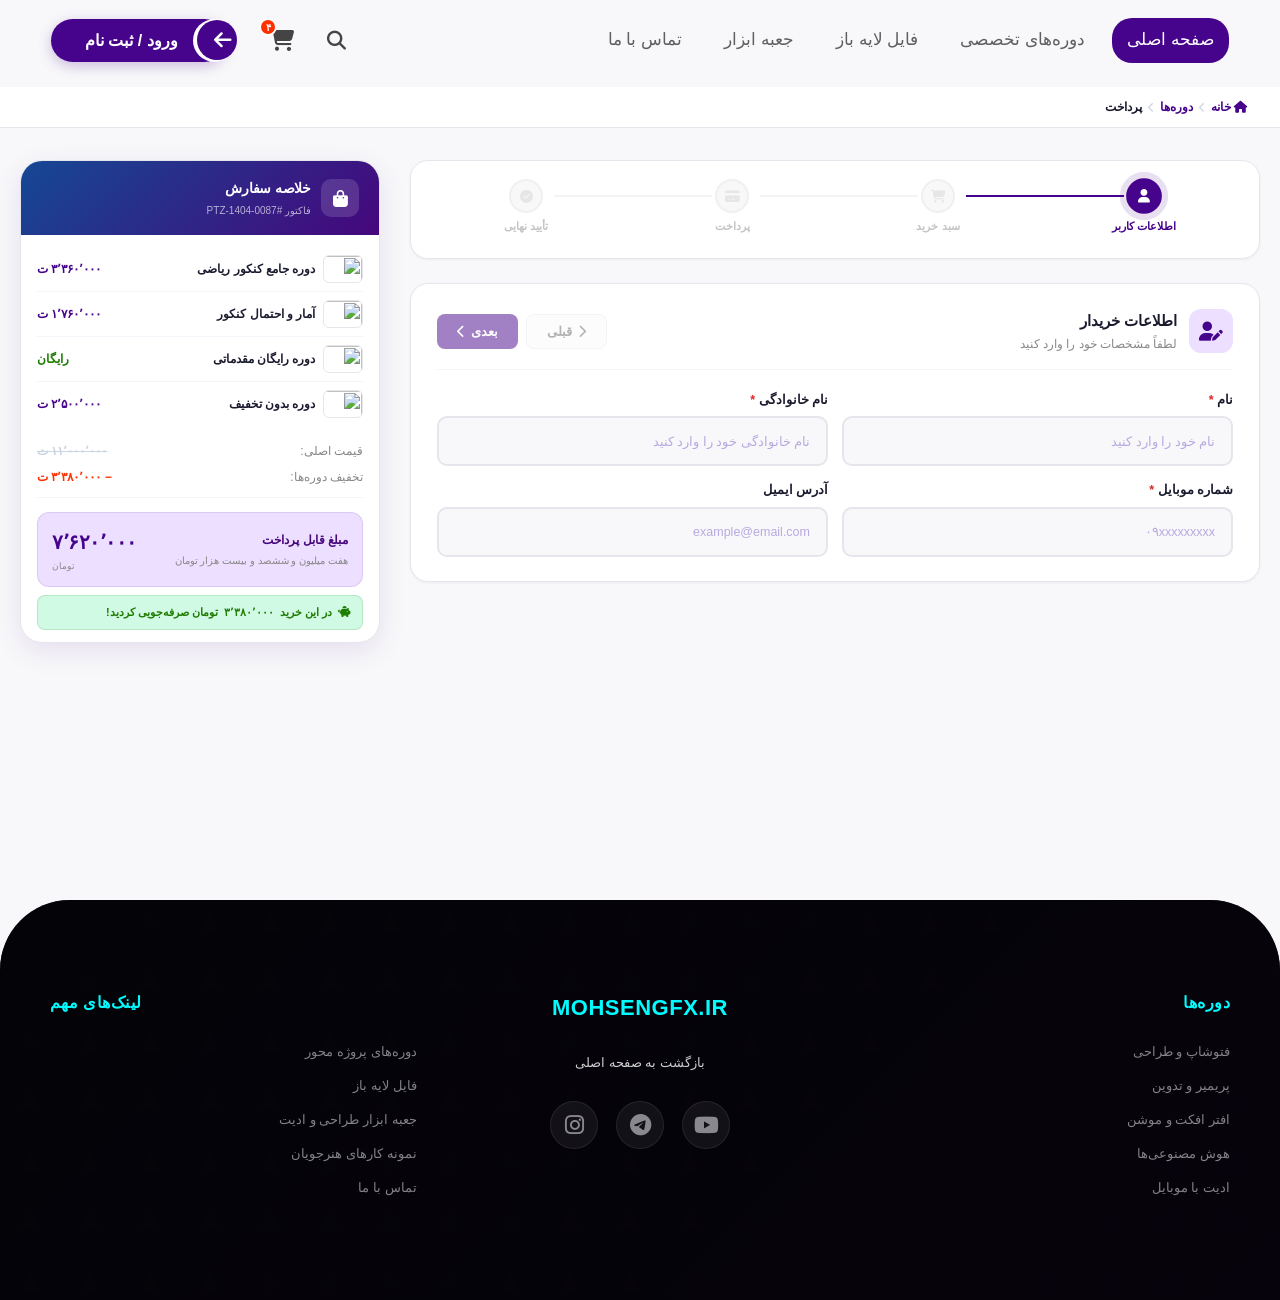
==== commit d3b4232a: "v-0.2.0" ====
--- a/f.html
+++ b/f.html
@@ -9,8 +9,3029 @@
     <link rel="stylesheet" href="https://cdnjs.cloudflare.com/ajax/libs/font-awesome/6.5.1/css/all.min.css" />
     <link rel="stylesheet"
         href="https://cdn.jsdelivr.net/npm/persian-datepicker@1.2.0/dist/css/persian-datepicker.min.css" />
-<link rel="stylesheet" href="./css/main.css">
-
+
+    <style>
+        /* ============================================================
+           FONT — YekanBakhFa (تمام وزن‌ها)
+           ============================================================ */
+        @font-face {
+            font-family: 'YekanBakhFa';
+            src: url('./fonts/YekanBakhFa-Thin.ttf') format('truetype');
+            font-weight: 100;
+            font-style: normal;
+            font-display: swap;
+        }
+
+        @font-face {
+            font-family: 'YekanBakhFa';
+            src: url('./fonts/YekanBakhFa-Light.ttf') format('truetype');
+            font-weight: 300;
+            font-style: normal;
+            font-display: swap;
+        }
+
+        @font-face {
+            font-family: 'YekanBakhFa';
+            src: url('./fonts/YekanBakhFa-Regular.ttf') format('truetype');
+            font-weight: 400;
+            font-style: normal;
+            font-display: swap;
+        }
+
+        @font-face {
+            font-family: 'YekanBakhFa';
+            src: url('./fonts/yekan bakh 05 medium.ttf') format('truetype');
+            font-weight: 500;
+            font-style: normal;
+            font-display: swap;
+        }
+
+        @font-face {
+            font-family: 'YekanBakhFa';
+            src: url('./fonts/YekanBakhFa-SemiBold.ttf') format('truetype');
+            font-weight: 600;
+            font-style: normal;
+            font-display: swap;
+        }
+
+        @font-face {
+            font-family: 'YekanBakhFa';
+            src: url('./fonts/YekanBakhFa-Bold.ttf') format('truetype');
+            font-weight: 700;
+            font-style: normal;
+            font-display: swap;
+        }
+
+        @font-face {
+            font-family: 'YekanBakhFa';
+            src: url('./fonts/YekanBakhFa-ExtraBold.ttf') format('truetype');
+            font-weight: 800;
+            font-style: normal;
+            font-display: swap;
+        }
+
+        @font-face {
+            font-family: 'YekanBakhFa';
+            src: url('./fonts/YekanBakhFa-Black.ttf') format('truetype');
+            font-weight: 900;
+            font-style: normal;
+            font-display: swap;
+        }
+
+        /* ============================================================
+           ROOT VARIABLES — Design System
+           ============================================================ */
+        :root {
+            --purple: #46038b;
+            --navy: #154894;
+            --violet: #46077c;
+            --blue: #3c65ff;
+            --indigo: #6366f1;
+            --red: #ff3000;
+            --cyan: #00fcff;
+            --lavender: #ecdfff;
+            --green: #1e7c00;
+            --green-light: #d1fae5;
+            --white: #ffffff;
+            --bg: #f8f8fa;
+            --surface: #ffffff;
+            --border: #e5e5ec;
+            --border-light: #f1f5f9;
+            --text: #1a1a2e;
+            --text-mid: #444;
+            --text-mute: #888;
+            --danger: #dc2626;
+            --danger-light: #fee2e2;
+            --amber: #f59e0b;
+            --radius-sm: 8px;
+            --radius: 13px;
+            --radius-lg: 18px;
+            --radius-xl: 22px;
+            --shadow-sm: 0 1px 3px rgba(0, 0, 0, .05);
+            --shadow: 0 4px 16px rgba(70, 3, 139, .07);
+            --shadow-md: 0 8px 28px rgba(70, 3, 139, .10);
+            --shadow-lg: 0 16px 48px rgba(0, 0, 0, .12);
+            --transition: .3s ease-in-out;
+            --transition-slow: .4s cubic-bezier(.4, 0, .2, 1);
+            --font-primary: 'YekanBakhFa', 'YekanBakhFaNum', sans-serif;
+        }
+
+        /* ============================================================
+           RESET & BASE
+           ============================================================ */
+        *,
+        ::before,
+        ::after {
+            box-sizing: border-box;
+            margin: 0;
+            padding: 0;
+        }
+
+        html {
+            scroll-behavior: smooth;
+            -webkit-font-smoothing: antialiased;
+        }
+
+        body {
+            font-family: var(--font-primary);
+            background: var(--bg);
+            color: var(--text);
+            direction: rtl;
+            line-height: 1.7;
+            min-height: 100vh;
+            overflow-x: hidden;
+            display: flex;
+            flex-direction: column;
+        }
+
+        .page-wrap {
+            flex: 1 0 auto;
+            display: flex;
+            flex-direction: column;
+            min-height: 100vh;
+        }
+
+        ::-webkit-scrollbar {
+            width: 6px;
+        }
+        ::-webkit-scrollbar-track {
+            background: #f1f1f1;
+        }
+        ::-webkit-scrollbar-thumb {
+            background: var(--purple);
+            border-radius: 10px;
+        }
+
+        /* ============================================================
+           HEADER
+           ============================================================ */
+        .navbar {
+            width: min(1400px, 92%);
+            margin: 18px auto 0;
+            display: flex;
+            justify-content: space-between;
+            align-items: center;
+            flex-wrap: wrap;
+            gap: 10px;
+        }
+        .nav-menu {
+            list-style: none;
+            display: flex;
+            gap: 12px;
+            flex-wrap: wrap;
+        }
+        .nav-menu a {
+            text-decoration: none;
+            color: #5f5f5f;
+            padding: 8px 15px;
+            border-radius: 20px;
+            transition: 0.3s;
+            font-size: 17px;
+            display: inline-flex;
+            align-items: center;
+            white-space: nowrap;
+            font-weight: 500;
+            cursor: pointer;
+            font-family: var(--font-primary);
+        }
+        .nav-menu a.active {
+            background: var(--purple);
+            color: #fff;
+        }
+        .nav-menu a:not(.active):hover {
+            color: var(--purple);
+            background: var(--lavender);
+        }
+        .header-left {
+            display: flex;
+            align-items: center;
+            gap: 15px;
+            flex-wrap: wrap;
+        }
+        .login-box {
+            width: 175px;
+            height: 43px;
+            background: var(--purple);
+            border-radius: 30px;
+            display: flex;
+            align-items: center;
+            justify-content: center;
+            gap: 12px;
+            color: #fff;
+            font-size: 16px;
+            font-weight: 700;
+            position: relative;
+            cursor: pointer;
+            transition: all var(--transition);
+            box-shadow: 0 4px 14px rgba(70, 3, 139, .25);
+            border: none;
+            font-family: var(--font-primary);
+        }
+        .login-box:hover {
+            transform: translateY(-2px);
+            box-shadow: 0 6px 24px rgba(70, 3, 139, .35);
+        }
+        .login-box span {
+            margin-right: 15px;
+        }
+        .arrow-circle {
+            width: 43px;
+            height: 43px;
+            background: #fff;
+            border-radius: 50%;
+            display: flex;
+            align-items: center;
+            justify-content: center;
+            color: var(--purple);
+            position: absolute;
+            right: -10px;
+        }
+        .arrow-circle .circle {
+            background-color: var(--purple);
+            width: 40px;
+            height: 40px;
+            border-radius: 50%;
+            transform: translateX(2px);
+            display: flex;
+            justify-content: center;
+            align-items: center;
+        }
+        .arrow-circle .circle i {
+            font-size: 20px;
+            color: #fff;
+            transform: translateX(6px);
+        }
+        .cart-box {
+            width: 40px;
+            height: 40px;
+            display: flex;
+            align-items: center;
+            justify-content: center;
+            cursor: pointer;
+            margin-left: 20px;
+            color: var(--text-mid);
+            font-size: 22px;
+            transition: all var(--transition);
+            border-radius: 50%;
+            position: relative;
+            background: none;
+            border: none;
+        }
+        .cart-box:hover {
+            color: var(--purple);
+            background: var(--lavender);
+        }
+        .cart-box .badge {
+            position: absolute;
+            top: -2px;
+            left: -2px;
+            width: 18px;
+            height: 18px;
+            border-radius: 50%;
+            background: var(--red);
+            color: #fff;
+            font-size: 9.5px;
+            font-weight: 800;
+            display: flex;
+            align-items: center;
+            justify-content: center;
+            border: 2px solid #fff;
+            font-family: var(--font-primary);
+        }
+
+        .search-container {
+            display: flex;
+            align-items: center;
+            justify-content: flex-end;
+            gap: 8px;
+            position: relative;
+            flex-direction: row-reverse;
+        }
+        .search-icon {
+            cursor: pointer;
+            width: 40px;
+            height: 40px;
+            display: flex;
+            align-items: center;
+            justify-content: center;
+            background: transparent;
+            border-radius: 50%;
+            transition: all 0.3s ease;
+            flex-shrink: 0;
+            z-index: 2;
+            color: var(--text-mid);
+            font-size: 19px;
+            border: none;
+        }
+        .search-icon:hover {
+            background: var(--lavender);
+            color: var(--purple);
+        }
+        .search-input-wrapper {
+            position: relative;
+            display: flex;
+            align-items: center;
+        }
+        .search-input {
+            width: 0;
+            opacity: 0;
+            border: none;
+            outline: none;
+            padding: 12px 40px 12px 15px;
+            background: #ffffff;
+            font-size: 14px;
+            color: #2c2c2c;
+            transition: all 0.4s cubic-bezier(0.4, 0, 0.2, 1);
+            border-radius: 30px;
+            border: 2px solid #e8e0ff;
+            box-shadow: 0 2px 10px rgba(70, 3, 139, 0.08);
+            direction: rtl;
+            font-family: var(--font-primary);
+        }
+        .search-input.active {
+            width: 280px;
+            opacity: 1;
+            border-color: var(--purple);
+            box-shadow: 0 4px 20px rgba(70, 3, 139, 0.15);
+        }
+        .search-input:focus {
+            border-color: var(--purple);
+            box-shadow: 0 4px 25px rgba(70, 3, 139, 0.2);
+        }
+        .search-input::placeholder {
+            color: #b8a9e0;
+            font-weight: 400;
+            font-size: 13px;
+        }
+        .search-close {
+            position: absolute;
+            left: 12px;
+            top: 50%;
+            transform: translateY(-50%);
+            width: 24px;
+            height: 24px;
+            border-radius: 50%;
+            background: #f0eaff;
+            border: none;
+            cursor: pointer;
+            display: flex;
+            align-items: center;
+            justify-content: center;
+            font-size: 14px;
+            color: var(--purple);
+            transition: all 0.3s ease;
+            opacity: 0;
+            visibility: hidden;
+            z-index: 3;
+        }
+        .search-close:hover {
+            background: var(--purple);
+            color: white;
+            transform: translateY(-50%) rotate(90deg);
+        }
+        .search-close.show {
+            opacity: 1;
+            visibility: visible;
+        }
+
+        /* ============================================================
+           BREADCRUMB
+           ============================================================ */
+        .breadcrumb-bar {
+            background: #fff;
+            border-bottom: 1px solid var(--border);
+            padding: 10px 32px;
+            margin-top: 24px;
+        }
+        .breadcrumb {
+            display: flex;
+            align-items: center;
+            gap: 6px;
+            font-size: 12px;
+            color: var(--text-mute);
+            max-width: 1400px;
+            margin: 0 auto;
+            font-family: var(--font-primary);
+        }
+        .breadcrumb a {
+            color: var(--purple);
+            text-decoration: none;
+            font-weight: 600;
+            transition: color var(--transition);
+        }
+        .breadcrumb a:hover {
+            text-decoration: underline;
+            color: var(--violet);
+        }
+        .breadcrumb .sep {
+            color: #cbd5e1;
+            font-size: 10px;
+        }
+        .breadcrumb .curr {
+            color: var(--text);
+            font-weight: 700;
+        }
+
+        /* ============================================================
+           CHECKOUT LAYOUT
+           ============================================================ */
+        .checkout-wrap {
+            max-width: 1400px;
+            margin: 32px auto 40px;
+            padding: 0 20px;
+            display: grid;
+            grid-template-columns: 1fr 360px;
+            gap: 30px;
+            align-items: flex-start;
+            flex: 1 0 auto;
+            width: 100%;
+        }
+        .checkout-wrap.sidebar-hidden {
+            grid-template-columns: 1fr;
+            max-width: 1000px;
+        }
+        @media (max-width: 1024px) {
+            .checkout-wrap {
+                grid-template-columns: 1fr;
+            }
+            .checkout-sidebar {
+                position: static !important;
+                order: 0;
+            }
+            .checkout-main {
+                order: 1;
+            }
+        }
+        .checkout-sidebar {
+            position: sticky;
+            top: 20px;
+            transition: all 0.4s ease;
+        }
+        .checkout-sidebar.hidden {
+            display: none !important;
+        }
+
+        /* ============================================================
+           STEP HEADER
+           ============================================================ */
+        .step-header {
+            position: sticky;
+            top: 20px;
+            z-index: 50;
+            background: #fff;
+            border-radius: var(--radius-lg);
+            border: 1px solid var(--border);
+            box-shadow: var(--shadow-sm);
+            padding: 12px 16px;
+            margin-bottom: 24px;
+            transition: box-shadow 0.3s ease;
+            width: 100%;
+            overflow: hidden;
+        }
+        .step-header:hover {
+            box-shadow: var(--shadow);
+        }
+        .step-header-inner {
+            display: flex;
+            justify-content: space-between;
+            align-items: center;
+            gap: 8px;
+            max-width: 100%;
+            position: relative;
+        }
+        .cstep {
+            flex: 1;
+            display: flex;
+            flex-direction: column;
+            align-items: center;
+            gap: 4px;
+            cursor: pointer;
+            position: relative;
+            padding: 6px 0 10px;
+            transition: all 0.3s ease-in-out;
+            border-radius: 8px;
+            user-select: none;
+        }
+        .cstep:hover:not(.disabled) {
+            background: var(--lavender);
+        }
+        .cstep.disabled {
+            cursor: not-allowed;
+            opacity: 0.5;
+        }
+        .cstep.disabled:hover {
+            background: none;
+        }
+        .cstep-circle {
+            width: 34px;
+            height: 34px;
+            border-radius: 50%;
+            border: 2.5px solid #ddd;
+            background: #f8f8f8;
+            display: flex;
+            align-items: center;
+            justify-content: center;
+            font-size: 13px;
+            font-weight: 800;
+            color: #ccc;
+            transition: all 0.3s ease-in-out;
+            font-family: var(--font-primary);
+            position: relative;
+            z-index: 1;
+        }
+        .cstep.active .cstep-circle {
+            background: var(--purple);
+            border-color: var(--purple);
+            color: #fff;
+            box-shadow: 0 0 0 6px rgba(70, 3, 139, 0.12);
+            transform: scale(1.05);
+        }
+        .cstep.done .cstep-circle {
+            background: var(--green);
+            border-color: var(--green);
+            color: #fff;
+            transform: scale(1);
+        }
+        .cstep.disabled .cstep-circle {
+            background: #f0f0f0;
+            border-color: #e0e0e0;
+            color: #ccc;
+        }
+        .cstep-label {
+            font-size: 11px;
+            font-weight: 600;
+            color: var(--text-mute);
+            text-align: center;
+            white-space: nowrap;
+            font-family: var(--font-primary);
+            transition: color 0.3s ease-in-out;
+        }
+        .cstep.active .cstep-label {
+            color: var(--purple);
+            font-weight: 700;
+        }
+        .cstep.done .cstep-label {
+            color: var(--green);
+            font-weight: 700;
+        }
+        .cstep:not(:last-child)::after {
+            content: '';
+            position: absolute;
+            top: 22px;
+            right: calc(50% + 20px);
+            width: calc(100% - 40px);
+            height: 2px;
+            background: #e2e8f0;
+            z-index: 0;
+            transition: background 0.4s ease;
+        }
+        .cstep.done:not(:last-child)::after {
+            background: var(--green);
+        }
+        .cstep.active:not(:last-child)::after {
+            background: var(--purple);
+        }
+        .cstep.disabled:not(:last-child)::after {
+            background: #e8e8e8;
+        }
+
+        /* ============================================================
+           STEP PANELS
+           ============================================================ */
+        .step-panel {
+            display: none;
+            animation: fadeSlide 0.35s ease;
+        }
+        .step-panel.active {
+            display: block;
+        }
+        @keyframes fadeSlide {
+            from {
+                opacity: 0;
+                transform: translateY(12px);
+            }
+            to {
+                opacity: 1;
+                transform: translateY(0);
+            }
+        }
+
+        /* ============================================================
+           SECTION CARD
+           ============================================================ */
+        .sec-card {
+            background: #fff;
+            border: 1px solid var(--border);
+            border-radius: var(--radius-lg);
+            padding: 24px 26px;
+            margin-bottom: 18px;
+            box-shadow: var(--shadow-sm);
+            transition: box-shadow var(--transition-slow);
+        }
+        .sec-card:hover {
+            box-shadow: var(--shadow);
+        }
+        .sec-head {
+            display: flex;
+            justify-content: space-between;
+            align-items: center;
+            gap: 12px;
+            margin-bottom: 20px;
+            padding-bottom: 14px;
+            border-bottom: 1px solid var(--border-light);
+        }
+        .sec-ico {
+            width: 44px;
+            height: 44px;
+            border-radius: 12px;
+            background: var(--lavender);
+            display: flex;
+            align-items: center;
+            justify-content: center;
+            font-size: 19px;
+            flex-shrink: 0;
+            color: var(--purple);
+        }
+        .sec-title {
+            font-size: 15px;
+            font-weight: 800;
+            color: var(--text);
+            font-family: var(--font-primary);
+        }
+        .sec-sub {
+            font-size: 11.5px;
+            color: var(--text-mute);
+            margin-top: 2px;
+            font-family: var(--font-primary);
+        }
+        .sec-head-left {
+            display: flex;
+            align-items: center;
+            gap: 12px;
+        }
+        .sec-head-actions {
+            display: flex;
+            gap: 8px;
+            flex-wrap: wrap;
+        }
+
+        /* ============================================================
+           FORM
+           ============================================================ */
+        .form-grid {
+            display: grid;
+            grid-template-columns: 1fr 1fr;
+            gap: 14px;
+        }
+        @media (max-width: 768px) {
+            .form-grid {
+                grid-template-columns: 1fr;
+            }
+        }
+        .form-group {
+            display: flex;
+            flex-direction: column;
+            gap: 5px;
+        }
+        .form-label {
+            font-size: 12.5px;
+            font-weight: 700;
+            color: var(--text);
+            font-family: var(--font-primary);
+        }
+        .form-label .req {
+            color: var(--danger);
+        }
+        .form-input {
+            width: 100%;
+            border: 2px solid var(--border);
+            border-radius: 10px;
+            padding: 12px 16px;
+            font-size: 13.5px;
+            font-family: var(--font-primary);
+            outline: none;
+            background: var(--bg);
+            direction: rtl;
+            color: var(--text);
+            transition: all var(--transition);
+            min-height: 50px;
+        }
+        .form-input:focus {
+            border-color: var(--purple);
+            background: #fff;
+            box-shadow: 0 0 0 3px rgba(70, 3, 139, 0.07);
+        }
+        .form-input.invalid {
+            border-color: var(--danger);
+            box-shadow: 0 0 0 3px rgba(220, 38, 38, 0.06);
+        }
+        .form-input.valid {
+            border-color: var(--green);
+        }
+        .form-input:disabled {
+            opacity: 0.6;
+            cursor: not-allowed;
+        }
+        .form-input::placeholder {
+            color: #b8a9e0;
+            font-weight: 400;
+            font-size: 12.5px;
+            opacity: 1;
+        }
+        .field-err {
+            font-size: 11px;
+            color: var(--danger);
+            display: none;
+            align-items: center;
+            gap: 4px;
+            margin-top: 2px;
+            font-family: var(--font-primary);
+        }
+        .field-err.show {
+            display: flex;
+        }
+        .form-input.shake {
+            animation: shake .5s ease;
+            border-color: var(--danger) !important;
+        }
+        @keyframes shake {
+            0%,
+            100% {
+                transform: translateX(0);
+            }
+            20% {
+                transform: translateX(-7px);
+            }
+            40% {
+                transform: translateX(7px);
+            }
+            60% {
+                transform: translateX(-4px);
+            }
+            80% {
+                transform: translateX(4px);
+            }
+        }
+
+        /* ============================================================
+           BUTTONS
+           ============================================================ */
+        .step-next-btn,
+        .step-prev-btn {
+            background: var(--purple);
+            color: #fff;
+            border: none;
+            border-radius: 8px;
+            padding: 9px 20px;
+            font-weight: 700;
+            font-size: 13px;
+            font-family: var(--font-primary);
+            cursor: pointer;
+            display: inline-flex;
+            align-items: center;
+            gap: 6px;
+            transition: all 0.2s ease;
+            box-shadow: 0 2px 8px rgba(70, 3, 139, 0.15);
+        }
+        .step-next-btn:hover:not(:disabled),
+        .step-prev-btn:hover {
+            transform: translateY(-1px);
+            box-shadow: 0 4px 16px rgba(70, 3, 139, 0.25);
+        }
+        .step-next-btn:disabled {
+            opacity: 0.5;
+            cursor: not-allowed;
+            transform: none !important;
+            box-shadow: none !important;
+        }
+        .step-prev-btn {
+            background: var(--bg);
+            color: var(--text-mid);
+            box-shadow: none;
+            border: 1.5px solid var(--border);
+        }
+        .step-prev-btn:hover {
+            background: #e8e8e8;
+            box-shadow: none;
+        }
+        .add-sample-btn {
+            background: var(--green);
+            color: #fff;
+            border: none;
+            border-radius: 6px;
+            padding: 7px 14px;
+            font-weight: 700;
+            font-size: 12.5px;
+            font-family: var(--font-primary);
+            cursor: pointer;
+            display: inline-flex;
+            align-items: center;
+            gap: 5px;
+            transition: all 0.2s ease;
+        }
+        .add-sample-btn:hover {
+            transform: translateY(-1px);
+            box-shadow: 0 4px 12px rgba(30, 124, 0, 0.25);
+        }
+        .os-pay-btn {
+            background: linear-gradient(135deg, var(--green), #16963a);
+            color: #fff;
+            border: none;
+            border-radius: 10px;
+            padding: 14px 28px;
+            font-size: 15px;
+            font-weight: 800;
+            font-family: var(--font-primary);
+            cursor: pointer;
+            display: inline-flex;
+            align-items: center;
+            justify-content: center;
+            gap: 8px;
+            box-shadow: 0 4px 16px rgba(30, 124, 0, 0.3);
+            transition: all 0.2s ease;
+        }
+        .os-pay-btn:hover {
+            transform: translateY(-2px);
+            box-shadow: 0 8px 28px rgba(30, 124, 0, 0.4);
+        }
+        .invoice-final-pay-row {
+            margin-top: 18px;
+            display: flex;
+            justify-content: flex-end;
+        }
+        .invoice-final-pay-btn {
+            width: 100%;
+            padding: 18px 28px;
+            font-size: 16.5px;
+            border-radius: 14px;
+            box-shadow: 0 8px 24px rgba(30, 124, 0, .35);
+        }
+        @media (max-width: 640px) {
+            .invoice-final-pay-row {
+                position: sticky;
+                bottom: 0;
+                z-index: 5;
+                background: #fff;
+                padding: 10px 0 4px;
+                margin-top: 10px;
+            }
+        }
+
+        /* ============================================================
+           INVOICE TABLE
+           ============================================================ */
+        .table-contain {
+            overflow: hidden;
+            border-radius: var(--radius);
+            transition: 0.3s;
+            border: 1px solid var(--border-light);
+        }
+        .table-contain:hover {
+            box-shadow: 0px 5px 10px rgba(128, 128, 128, 0.08);
+            transform: translateY(-2px);
+        }
+        .inv-table {
+            width: 100%;
+            border-collapse: collapse;
+            font-size: 12.5px;
+            table-layout: fixed;
+            min-width: 600px;
+            font-family: var(--font-primary);
+        }
+        .inv-table th,
+        .inv-table td {
+            text-align: center;
+            padding: 10px 8px;
+            font-size: 12.5px;
+            vertical-align: middle;
+            word-break: break-word;
+            font-family: var(--font-primary);
+        }
+        .inv-table thead tr {
+            background: var(--bg);
+        }
+        .inv-table th {
+            font-weight: 700;
+            color: var(--text-mute);
+            border-bottom: 2px solid var(--border);
+            font-size: 12px;
+        }
+        .inv-table tbody tr {
+            border-bottom: 1px solid var(--border-light);
+            transition: background var(--transition);
+        }
+        .inv-table tbody tr:hover {
+            background: #faf9ff;
+        }
+        .course-img {
+            width: 48px;
+            height: 34px;
+            border-radius: 6px;
+            object-fit: cover;
+            flex-shrink: 0;
+        }
+        .course-name {
+            font-weight: 700;
+            font-size: 12.5px;
+            font-family: var(--font-primary);
+        }
+        .course-meta {
+            font-size: 10.5px;
+            color: var(--text-mute);
+            font-family: var(--font-primary);
+        }
+        .price-orig-sm {
+            text-decoration: line-through;
+            color: #b0b0b0;
+            font-size: 10.5px;
+            font-family: var(--font-primary);
+        }
+        .price-final-sm {
+            font-weight: 900;
+            font-size: 13px;
+            color: var(--purple);
+            font-family: var(--font-primary);
+        }
+        .price-final-sm.free {
+            color: var(--green);
+        }
+        .discount-badge {
+            display: inline-block;
+            background: var(--green-light);
+            color: var(--green);
+            font-size: 12px;
+            font-weight: 700;
+            padding: 2px 12px;
+            border-radius: 12px;
+            font-family: var(--font-primary);
+        }
+        .discount-badge.zero {
+            background: var(--bg);
+            color: var(--text-mute);
+        }
+        .discount-badge.full {
+            background: var(--lavender);
+            color: var(--purple);
+        }
+        .remove-item-btn {
+            background: transparent;
+            border: none;
+            color: var(--text-mute);
+            font-size: 14px;
+            cursor: pointer;
+            transition: all 0.2s ease;
+            padding: 4px 6px;
+            border-radius: 4px;
+        }
+        .remove-item-btn:hover {
+            color: var(--danger);
+            background: var(--danger-light);
+        }
+
+        /* ============================================================
+           PAYMENT METHOD TABS & SELECTION
+           ============================================================ */
+        .method-tabs {
+            display: flex;
+            border-bottom: 2px solid var(--border);
+            margin-bottom: 20px;
+            gap: 0;
+            flex-wrap: wrap;
+        }
+        .tab-btn {
+            padding: 10px 20px;
+            font-weight: 600;
+            font-size: 13.5px;
+            cursor: pointer;
+            border: none;
+            background: none;
+            color: var(--text-mute);
+            font-family: var(--font-primary);
+            border-bottom: 3px solid transparent;
+            transition: all var(--transition);
+            position: relative;
+            bottom: -2px;
+            display: flex;
+            align-items: center;
+            gap: 7px;
+        }
+        .tab-btn.active {
+            color: var(--purple);
+            border-bottom-color: var(--purple);
+        }
+        .tab-btn:hover:not(.active) {
+            color: var(--text);
+        }
+        .panel {
+            display: none;
+        }
+        .panel.active {
+            display: block;
+        }
+
+        /* ============================================================
+           GATEWAY GRID
+           ============================================================ */
+        .gateway-grid {
+            display: grid;
+            grid-template-columns: 1fr 1fr;
+            gap: 14px;
+        }
+        .gw-opt {
+            border: 2px solid var(--border);
+            border-radius: var(--radius);
+            padding: 16px 14px;
+            cursor: pointer;
+            display: flex;
+            align-items: center;
+            gap: 12px;
+            position: relative;
+            transition: all var(--transition);
+            user-select: none;
+            background: #fff;
+        }
+        .gw-opt:hover {
+            border-color: var(--purple);
+            background: #faf5ff;
+            transform: translateY(-2px);
+            box-shadow: var(--shadow);
+        }
+        .gw-opt.chosen {
+            border-color: var(--purple);
+            background: #f5f0ff;
+            box-shadow: 0 0 0 4px rgba(70, 3, 139, 0.08);
+        }
+        .gw-opt input[type="radio"] {
+            accent-color: var(--purple);
+            width: 17px;
+            height: 17px;
+            flex-shrink: 0;
+            cursor: pointer;
+            margin: 0;
+        }
+        .gw-logo {
+            width: 48px;
+            height: 34px;
+            border-radius: 8px;
+            display: flex;
+            align-items: center;
+            justify-content: center;
+            font-size: 19px;
+            flex-shrink: 0;
+        }
+        .gw-zp {
+            background: #eef2ff;
+            color: #4f46e5;
+        }
+        .gw-wl {
+            background: #fdf4ff;
+            color: #a21caf;
+        }
+        .gw-name {
+            font-size: 13px;
+            font-weight: 700;
+            color: var(--text);
+            font-family: var(--font-primary);
+        }
+        .gw-desc {
+            font-size: 10.5px;
+            color: var(--text-mute);
+            margin-top: 1px;
+            font-family: var(--font-primary);
+        }
+
+        /* ============================================================
+           OFFLINE TRANSFER
+           ============================================================ */
+        .bank-info-box {
+            background: #f9f8ff;
+            border: 1px solid #dcd4fe;
+            border-radius: 12px;
+            padding: 16px;
+            margin-bottom: 14px;
+        }
+        .bank-row {
+            display: flex;
+            justify-content: space-between;
+            align-items: center;
+            flex-wrap: wrap;
+            gap: 6px;
+            padding: 8px 0;
+            border-bottom: 1px dashed #e0e0e0;
+            font-size: 13px;
+            font-family: var(--font-primary);
+        }
+        .bank-row:last-child {
+            border-bottom: none;
+        }
+        .bank-val {
+            direction: ltr;
+            display: inline-block;
+            font-weight: 600;
+            letter-spacing: 0.04em;
+            font-family: var(--font-primary);
+        }
+        .copy-btn {
+            color: var(--purple);
+            font-weight: 600;
+            cursor: pointer;
+            background: none;
+            border: none;
+            font-family: var(--font-primary);
+            font-size: 12px;
+            padding: 3px 9px;
+            border-radius: 6px;
+            transition: background var(--transition);
+        }
+        .copy-btn:hover {
+            background: var(--lavender);
+        }
+
+        /* ============================================================
+           DATE & TIME PICKERS — با طراحی جدید
+           ============================================================ */
+        .date-picker-wrapper,
+        .time-picker-wrapper {
+            position: relative;
+            width: 100%;
+        }
+
+        .date-picker-wrapper .form-input,
+        .time-picker-wrapper .form-input {
+            padding: 12px 54px 12px 16px;
+            width: 100%;
+            cursor: pointer;
+            background: var(--bg);
+            transition: all 0.25s ease;
+            direction: ltr;
+            text-align: center;
+            font-feature-settings: "tnum";
+            letter-spacing: 0.04em;
+            font-family: var(--font-primary);
+            min-height: 50px;
+            border-radius: 12px;
+            border: 2px solid var(--border);
+            font-size: 14px;
+        }
+        .date-picker-wrapper .form-input:hover,
+        .time-picker-wrapper .form-input:hover {
+            border-color: #c7d2fe;
+            background: #f6f8ff;
+        }
+        .date-picker-wrapper .form-input:focus,
+        .time-picker-wrapper .form-input:focus {
+            background: #fff;
+            border-color: var(--purple);
+            box-shadow: 0 0 0 4px rgba(70, 3, 139, 0.08);
+        }
+        .date-picker-wrapper .form-input::placeholder,
+        .time-picker-wrapper .form-input::placeholder {
+            color: #b8a9e0;
+            font-weight: 400;
+            font-size: 12.5px;
+            letter-spacing: 0.04em;
+            font-family: var(--font-primary);
+            opacity: 1;
+        }
+        .date-picker-icon,
+        .time-picker-icon {
+            position: absolute;
+            left: 14px;
+            top: 50%;
+            transform: translateY(-50%);
+            color: var(--purple);
+            font-size: 18px;
+            pointer-events: none;
+            opacity: 0.5;
+            transition: all 0.3s ease;
+            background: rgba(70, 3, 139, 0.05);
+            width: 34px;
+            height: 34px;
+            border-radius: 8px;
+            display: flex;
+            align-items: center;
+            justify-content: center;
+        }
+        .date-picker-wrapper .form-input:focus+.date-picker-icon,
+        .date-picker-wrapper .form-input.valid+.date-picker-icon,
+        .time-picker-wrapper .form-input:focus+.time-picker-icon,
+        .time-picker-wrapper .form-input.valid+.time-picker-icon {
+            opacity: 1;
+            background: var(--lavender);
+            color: var(--violet);
+            transform: translateY(-50%) scale(1.05);
+        }
+        .date-picker-wrapper .form-input.invalid,
+        .time-picker-wrapper .form-input.invalid {
+            border-color: var(--danger);
+            box-shadow: 0 0 0 4px rgba(220, 38, 38, 0.06);
+        }
+        .date-picker-wrapper .form-input.invalid+.date-picker-icon,
+        .time-picker-wrapper .form-input.invalid+.time-picker-icon {
+            color: var(--danger);
+            opacity: 0.8;
+            background: var(--danger-light);
+        }
+
+        /* ---- TIME PICKER CUSTOM (Dropdown جدید) ---- */
+        .time-custom-container {
+            position: absolute;
+            bottom: calc(100% + 8px);
+            right: 0;
+            left: 0;
+            background: #fff;
+            border: 2px solid var(--border);
+            border-radius: 16px;
+            box-shadow: 0 12px 40px rgba(0, 0, 0, .18);
+            padding: 12px 16px;
+            z-index: 999;
+            display: none;
+            animation: dropdownFade 0.2s ease;
+            min-width: 280px;
+            direction: ltr;
+        }
+        .time-custom-container.open {
+            display: block;
+        }
+        @keyframes dropdownFade {
+            from {
+                opacity: 0;
+                transform: translateY(12px) scale(0.96);
+            }
+            to {
+                opacity: 1;
+                transform: translateY(0) scale(1);
+            }
+        }
+
+        .time-custom-row {
+            display: flex;
+            align-items: center;
+            gap: 12px;
+            justify-content: space-between;
+        }
+
+        .time-custom-dropdowns {
+            display: flex;
+            gap: 8px;
+            flex: 1;
+        }
+
+        .time-custom-dropdown {
+            flex: 1;
+            position: relative;
+            min-width: 70px;
+        }
+
+        .time-custom-dropdown select {
+            width: 100%;
+            padding: 8px 6px;
+            border: 2px solid var(--border);
+            border-radius: 10px;
+            font-family: var(--font-primary);
+            font-size: 18px;
+            font-weight: 700;
+            text-align: center;
+            background: var(--bg);
+            color: var(--text);
+            outline: none;
+            cursor: pointer;
+            transition: border-color 0.2s, box-shadow 0.2s;
+            appearance: auto;
+            direction: ltr;
+            letter-spacing: 0.04em;
+            min-height: 44px;
+        }
+        .time-custom-dropdown select:focus {
+            border-color: var(--purple);
+            box-shadow: 0 0 0 3px rgba(70, 3, 139, 0.08);
+        }
+        .time-custom-dropdown select:hover {
+            border-color: #c7d2fe;
+        }
+        .time-custom-dropdown select option {
+            font-family: var(--font-primary);
+            font-size: 16px;
+            padding: 4px 8px;
+        }
+
+        .time-custom-label {
+            font-size: 10px;
+            font-weight: 700;
+            color: var(--text-mute);
+            text-align: center;
+            margin-top: 2px;
+            font-family: var(--font-primary);
+            letter-spacing: 0.02em;
+        }
+
+        .time-custom-confirm-btn {
+            flex-shrink: 0;
+            background: linear-gradient(135deg, var(--green), #16963a);
+            color: #fff;
+            border: none;
+            border-radius: 12px;
+            padding: 10px 18px;
+            font-size: 16px;
+            font-weight: 800;
+            font-family: var(--font-primary);
+            cursor: pointer;
+            transition: all 0.2s ease;
+            box-shadow: 0 2px 12px rgba(30, 124, 0, 0.25);
+            display: flex;
+            align-items: center;
+            gap: 6px;
+            min-height: 44px;
+            min-width: 72px;
+            justify-content: center;
+            white-space: nowrap;
+        }
+        .time-custom-confirm-btn:hover {
+            transform: translateY(-2px);
+            box-shadow: 0 6px 20px rgba(30, 124, 0, 0.35);
+        }
+        .time-custom-confirm-btn:active {
+            transform: scale(0.96);
+        }
+        .time-custom-confirm-btn i {
+            font-size: 18px;
+        }
+
+        @media (max-width: 480px) {
+            .time-custom-container {
+                min-width: auto;
+                padding: 10px 12px;
+            }
+            .time-custom-dropdown select {
+                font-size: 15px;
+                padding: 6px 4px;
+                min-height: 38px;
+            }
+            .time-custom-confirm-btn {
+                font-size: 14px;
+                padding: 8px 12px;
+                min-height: 38px;
+                min-width: 56px;
+            }
+            .time-custom-dropdowns {
+                gap: 4px;
+            }
+        }
+
+        /* ============================================================
+           PERSIAN DATEPICKER — نمایش به بالا با استایل مدرن
+           ============================================================ */
+        .datepicker-container {
+            direction: ltr !important;
+        }
+
+        .datepicker-plot-area {
+            border: none !important;
+            border-radius: 20px !important;
+            overflow: hidden !important;
+            font-family: var(--font-primary) !important;
+            box-shadow: 0 8px 30px rgba(15, 23, 42, .12), 0 30px 64px rgba(15, 23, 42, .22) !important;
+            width: 300px !important;
+            min-width: 280px !important;
+            background: #fff !important;
+            padding: 0 !important;
+            animation: datepickerFadeIn 0.25s cubic-bezier(0.34, 1.56, 0.64, 1) !important;
+            /* نمایش به سمت بالا */
+            top: auto !important;
+            bottom: 100% !important;
+            margin-bottom: 6px !important;
+        }
+
+        @keyframes datepickerFadeIn {
+            0% {
+                opacity: 0;
+                transform: scale(0.92) translateY(8px);
+            }
+            100% {
+                opacity: 1;
+                transform: scale(1) translateY(0);
+            }
+        }
+
+        .datepicker-plot-area .datepicker-navigator {
+            background: linear-gradient(135deg, var(--blue), var(--indigo)) !important;
+            padding: 16px 16px !important;
+            display: flex !important;
+            align-items: center !important;
+            justify-content: space-between !important;
+        }
+
+        .datepicker-plot-area .datepicker-navigator .pwt-btn-prev,
+        .datepicker-plot-area .datepicker-navigator .pwt-btn-next {
+            background: rgba(255, 255, 255, .15) !important;
+            color: #fff !important;
+            border-radius: 10px !important;
+            width: 36px !important;
+            height: 36px !important;
+            line-height: 36px !important;
+            font-size: 16px !important;
+            transition: all 0.2s ease !important;
+            border: none !important;
+            font-family: var(--font-primary) !important;
+        }
+        .datepicker-plot-area .datepicker-navigator .pwt-btn-prev:hover,
+        .datepicker-plot-area .datepicker-navigator .pwt-btn-next:hover {
+            background: rgba(255, 255, 255, .28) !important;
+            transform: scale(1.05);
+        }
+
+        .datepicker-plot-area .datepicker-navigator .pwt-btn-switch {
+            color: #fff !important;
+            font-size: 14.5px !important;
+            font-weight: 700 !important;
+            border-radius: 10px !important;
+            padding: 6px 16px !important;
+            background: rgba(255, 255, 255, .1) !important;
+            transition: all 0.2s ease !important;
+            border: none !important;
+            font-family: var(--font-primary) !important;
+            letter-spacing: 0.02em;
+        }
+        .datepicker-plot-area .datepicker-navigator .pwt-btn-switch:hover {
+            background: rgba(255, 255, 255, .22) !important;
+            transform: scale(1.02);
+        }
+
+        /* دکمه تأیید بزرگ‌تر */
+        .datepicker-plot-area .datepicker-navigator .pwt-btn-today {
+            background: rgba(255, 255, 255, .18) !important;
+            color: #fff !important;
+            border-radius: 10px !important;
+            padding: 8px 20px !important;
+            font-size: 13.5px !important;
+            font-weight: 700 !important;
+            border: none !important;
+            font-family: var(--font-primary) !important;
+            transition: all 0.2s ease !important;
+            box-shadow: 0 2px 8px rgba(0, 0, 0, .08) !important;
+        }
+        .datepicker-plot-area .datepicker-navigator .pwt-btn-today:hover {
+            background: rgba(255, 255, 255, .32) !important;
+            transform: scale(1.04);
+        }
+
+        /* روزها */
+        .datepicker-plot-area .datepicker-day-view .month-grid-box {
+            margin: 8px 4px !important;
+            padding: 0 4px !important;
+        }
+        .datepicker-plot-area .datepicker-day-view .month-grid-box .header-row-cell {
+            color: #94a3b8 !important;
+            font-size: 11.5px !important;
+            font-weight: 700 !important;
+            font-family: var(--font-primary) !important;
+            padding: 6px 0 !important;
+        }
+        .datepicker-plot-area .datepicker-day-view .table-days td {
+            padding: 2px !important;
+        }
+        .datepicker-plot-area .datepicker-day-view .table-days td span {
+            border-radius: 12px !important;
+            font-size: 13px !important;
+            color: #1a1a2e !important;
+            background: transparent !important;
+            transition: all 0.18s ease !important;
+            height: 34px !important;
+            line-height: 34px !important;
+            font-family: var(--font-primary) !important;
+            font-weight: 500;
+        }
+        .datepicker-plot-area .datepicker-day-view .table-days td span:hover {
+            background: #dbeafe !important;
+            color: var(--blue) !important;
+            transform: scale(1.04);
+        }
+        .datepicker-plot-area .datepicker-day-view .table-days td.selected span {
+            background: linear-gradient(135deg, var(--blue), var(--indigo)) !important;
+            color: #fff !important;
+            box-shadow: 0 4px 14px rgba(37, 99, 235, .38) !important;
+            font-weight: 700 !important;
+            text-shadow: none !important;
+            transform: scale(1.04);
+        }
+        .datepicker-plot-area .datepicker-day-view .table-days td.today span {
+            background: #eff6ff !important;
+            color: var(--blue) !important;
+            font-weight: 700 !important;
+            border: 2px solid rgba(37, 99, 235, .25) !important;
+        }
+        .datepicker-plot-area .datepicker-day-view .table-days td.disabled span {
+            color: #e2e8f0 !important;
+            background: transparent !important;
+            cursor: default !important;
+        }
+        .datepicker-plot-area .datepicker-day-view .table-days td span.other-month {
+            color: #cbd5e1 !important;
+            opacity: .5 !important;
+        }
+
+        /* سال و ماه */
+        .datepicker-plot-area .datepicker-year-view .year-item,
+        .datepicker-plot-area .datepicker-month-view .month-item {
+            border-radius: 12px !important;
+            font-size: 13px !important;
+            color: #1a1a2e !important;
+            background: transparent !important;
+            transition: all 0.18s ease !important;
+            margin: 3px !important;
+            padding: 6px 0 !important;
+            font-family: var(--font-primary) !important;
+            font-weight: 500;
+        }
+        .datepicker-plot-area .datepicker-year-view .year-item:hover,
+        .datepicker-plot-area .datepicker-month-view .month-item:hover {
+            background: #dbeafe !important;
+            color: var(--blue) !important;
+            transform: scale(1.04);
+        }
+        .datepicker-plot-area .datepicker-year-view .year-item.selected,
+        .datepicker-plot-area .datepicker-month-view .month-item.selected {
+            background: linear-gradient(135deg, var(--blue), var(--indigo)) !important;
+            color: #fff !important;
+            font-weight: 700 !important;
+            text-shadow: none !important;
+            box-shadow: 0 4px 14px rgba(37, 99, 235, .38) !important;
+            transform: scale(1.04);
+        }
+
+        /* TIME VIEW داخل پیکر (برای زمانی که فعال شود) */
+        .datepicker-plot-area .datepicker-time-view {
+            background: #fafbff !important;
+            border-top: 1px solid #eef2f6 !important;
+            padding: 22px 20px 24px !important;
+            display: flex !important;
+            align-items: center !important;
+            justify-content: center !important;
+            gap: 6px !important;
+        }
+        .datepicker-plot-area .datepicker-time-view>.time-segment {
+            display: flex !important;
+            flex-direction: column !important;
+            align-items: center !important;
+            gap: 8px !important;
+            width: auto !important;
+            float: none !important;
+            background: #ffffff !important;
+            border: 2px solid #e8edf5 !important;
+            border-radius: 18px !important;
+            padding: 12px 14px !important;
+            min-width: 92px !important;
+            box-shadow: 0 2px 12px rgba(15, 23, 42, .04) !important;
+            transition: border-color 0.2s, box-shadow 0.2s, transform 0.15s !important;
+        }
+        .datepicker-plot-area .datepicker-time-view>.time-segment:hover {
+            border-color: var(--blue) !important;
+            box-shadow: 0 0 0 5px rgba(59, 130, 246, .08) !important;
+            transform: translateY(-2px);
+        }
+        .datepicker-plot-area .datepicker-time-view>.time-segment:focus-within {
+            border-color: var(--blue) !important;
+            box-shadow: 0 0 0 5px rgba(59, 130, 246, .12) !important;
+        }
+        .datepicker-plot-area .datepicker-time-view .up-btn,
+        .datepicker-plot-area .datepicker-time-view .down-btn {
+            display: flex !important;
+            align-items: center !important;
+            justify-content: center !important;
+            width: 42px !important;
+            height: 42px !important;
+            border-radius: 14px !important;
+            background: #eff6ff !important;
+            color: var(--blue) !important;
+            font-size: 20px !important;
+            font-weight: 900 !important;
+            line-height: 1 !important;
+            float: none !important;
+            margin: 0 auto !important;
+            transition: all 0.18s ease !important;
+            border: 1.5px solid #dbeafe !important;
+            cursor: pointer !important;
+            font-family: var(--font-primary) !important;
+            user-select: none;
+        }
+        .datepicker-plot-area .datepicker-time-view .up-btn:hover,
+        .datepicker-plot-area .datepicker-time-view .down-btn:hover {
+            background: var(--blue) !important;
+            color: #fff !important;
+            border-color: var(--blue) !important;
+            transform: scale(1.1) !important;
+            box-shadow: 0 4px 16px rgba(37, 99, 235, .28) !important;
+        }
+        .datepicker-plot-area .datepicker-time-view .up-btn:active,
+        .datepicker-plot-area .datepicker-time-view .down-btn:active {
+            transform: scale(.92) !important;
+            box-shadow: none !important;
+        }
+        .datepicker-plot-area .datepicker-time-view input {
+            display: block !important;
+            width: 64px !important;
+            height: 50px !important;
+            margin: 0 auto !important;
+            padding: 0 !important;
+            font-size: 28px !important;
+            font-weight: 800 !important;
+            text-align: center !important;
+            color: #0f172a !important;
+            background: transparent !important;
+            border: none !important;
+            outline: none !important;
+            direction: ltr !important;
+            font-family: var(--font-primary) !important;
+            cursor: default !important;
+            letter-spacing: 0.06em;
+        }
+        .datepicker-plot-area .datepicker-time-view .divider {
+            display: flex !important;
+            align-items: center !important;
+            justify-content: center !important;
+            width: auto !important;
+            float: none !important;
+            padding: 0 2px !important;
+            height: auto !important;
+            line-height: 1 !important;
+            margin-top: 8px !important;
+        }
+        .datepicker-plot-area .datepicker-time-view .divider span {
+            font-size: 28px !important;
+            font-weight: 800 !important;
+            color: #cbd5e1 !important;
+            height: auto !important;
+            line-height: 1 !important;
+            font-family: var(--font-primary) !important;
+        }
+
+        .datepicker-plot-area .datepicker-time-view .meridian-divider,
+        .datepicker-plot-area .datepicker-time-view .time-segment:last-child:not(:nth-child(3)) {
+            display: none !important;
+        }
+
+        /* ============================================================
+           COUPON
+           ============================================================ */
+        .invoice-coupon {
+            margin: 16px 0 0 0;
+            padding: 0;
+            border-top: 1px solid var(--border-light);
+            padding-top: 16px;
+        }
+        .coupon-label {
+            display: flex;
+            align-items: center;
+            gap: 6px;
+            font-size: 12px;
+            font-weight: 600;
+            color: var(--text-mute);
+            margin-bottom: 8px;
+            font-family: var(--font-primary);
+        }
+        .coupon-label i {
+            color: var(--purple);
+            font-size: 13px;
+        }
+        .coupon-row {
+            display: flex;
+            gap: 8px;
+        }
+        .coupon-input {
+            flex: 1;
+            border: 2px solid var(--border);
+            border-radius: 8px;
+            padding: 8px 14px;
+            font-size: 13px;
+            font-family: var(--font-primary);
+            outline: none;
+            background: var(--bg);
+            direction: rtl;
+            color: var(--text);
+            transition: all var(--transition);
+            min-height: 38px;
+        }
+        .coupon-input:focus {
+            border-color: var(--purple);
+            background: #fff;
+            box-shadow: 0 0 0 3px rgba(70, 3, 139, 0.07);
+        }
+        .coupon-input::placeholder {
+            color: #b8a9e0;
+            font-weight: 400;
+            font-size: 12px;
+            opacity: 1;
+        }
+        .coupon-input.shake {
+            animation: shake .5s ease;
+            border-color: var(--danger) !important;
+        }
+        .coupon-apply-btn {
+            background: var(--purple);
+            color: #fff;
+            border: none;
+            border-radius: 8px;
+            padding: 8px 16px;
+            font-size: 12px;
+            font-weight: 700;
+            font-family: var(--font-primary);
+            cursor: pointer;
+            white-space: nowrap;
+            display: flex;
+            align-items: center;
+            gap: 5px;
+            transition: all var(--transition);
+            min-height: 38px;
+        }
+        .coupon-apply-btn:hover {
+            background: var(--violet);
+            box-shadow: 0 4px 14px rgba(70, 3, 139, 0.25);
+        }
+        .coupon-apply-btn:disabled {
+            opacity: 0.6;
+            cursor: not-allowed;
+        }
+        .coupon-fb {
+            display: flex;
+            align-items: center;
+            gap: 8px;
+            border-radius: 8px;
+            padding: 8px 12px;
+            font-size: 12px;
+            font-weight: 600;
+            margin-top: 8px;
+            max-height: 0;
+            overflow: hidden;
+            opacity: 0;
+            transition: all var(--transition-slow);
+            font-family: var(--font-primary);
+        }
+        .coupon-fb.show {
+            max-height: 80px;
+            opacity: 1;
+            padding: 8px 12px;
+        }
+        .coupon-fb.ok {
+            background: var(--green-light);
+            border: 1px solid rgba(30, 124, 0, 0.15);
+            color: var(--green);
+        }
+        .coupon-fb.fail {
+            background: var(--danger-light);
+            border: 1px solid rgba(220, 38, 38, 0.15);
+            color: var(--danger);
+        }
+        .cancel-coupon-btn {
+            margin-right: 8px;
+            background: var(--bg);
+            border: 1px solid transparent;
+            border-radius: 5px;
+            padding: 1px 8px;
+            cursor: pointer;
+            font-size: 11px;
+            font-family: var(--font-primary);
+            color: #4b5563;
+            transition: all 0.2s ease;
+            white-space: nowrap;
+        }
+        .cancel-coupon-btn:hover {
+            background: var(--danger);
+            color: white;
+        }
+
+        /* ============================================================
+           TERMS
+           ============================================================ */
+        .terms-box {
+            background: #fff;
+            border: 2px solid var(--border);
+            border-radius: var(--radius);
+            padding: 15px 18px;
+            display: flex;
+            align-items: flex-start;
+            gap: 10px;
+            transition: border-color var(--transition);
+        }
+        .terms-box input[type="checkbox"] {
+            margin-top: 2px;
+            accent-color: var(--purple);
+            width: 16px;
+            height: 16px;
+            flex-shrink: 0;
+            cursor: pointer;
+        }
+        .terms-box label {
+            font-size: 12.5px;
+            color: var(--text-mid);
+            line-height: 1.8;
+            cursor: pointer;
+            font-family: var(--font-primary);
+        }
+        .terms-box a {
+            color: var(--purple);
+            font-weight: 700;
+            text-decoration: none;
+        }
+        .terms-box a:hover {
+            text-decoration: underline;
+        }
+
+        /* ============================================================
+           ORDER SIDEBAR
+           ============================================================ */
+        .order-summary {
+            background: #fff;
+            border-radius: var(--radius-xl);
+            border: 1px solid var(--border);
+            box-shadow: var(--shadow-md);
+            overflow: hidden;
+            display: flex;
+            flex-direction: column;
+            max-height: 100%;
+        }
+        .os-head {
+            background: linear-gradient(135deg, var(--navy) 0%, var(--violet) 100%);
+            padding: 16px 20px;
+            color: #fff;
+            display: flex;
+            align-items: center;
+            gap: 10px;
+            flex-shrink: 0;
+        }
+        .os-head-ico {
+            width: 38px;
+            height: 38px;
+            border-radius: 10px;
+            background: rgba(255, 255, 255, 0.14);
+            display: flex;
+            align-items: center;
+            justify-content: center;
+            font-size: 17px;
+            flex-shrink: 0;
+        }
+        .os-head-title {
+            font-size: 14px;
+            font-weight: 800;
+            letter-spacing: -0.2px;
+            font-family: var(--font-primary);
+        }
+        .os-head-sub {
+            font-size: 10px;
+            opacity: 0.65;
+            margin-top: 1px;
+            font-family: var(--font-primary);
+        }
+        .os-items {
+            padding: 12px 16px 4px;
+            flex: 0 1 auto;
+            overflow-y: visible;
+            max-height: none;
+            transition: max-height 0.3s ease;
+        }
+        .os-items.scrollable {
+            max-height: 340px;
+            overflow-y: auto;
+        }
+        .os-items.scrollable::-webkit-scrollbar {
+            width: 4px;
+        }
+        .os-items.scrollable::-webkit-scrollbar-thumb {
+            background: var(--purple);
+            border-radius: 10px;
+        }
+        .os-items.scrollable::-webkit-scrollbar-track {
+            background: var(--border-light);
+            border-radius: 10px;
+        }
+        .os-item {
+            display: flex;
+            align-items: center;
+            gap: 8px;
+            padding: 8px 0;
+            border-bottom: 1px solid var(--border-light);
+        }
+        .os-item:last-child {
+            border-bottom: none;
+        }
+        .os-thumb {
+            width: 40px;
+            height: 28px;
+            border-radius: 6px;
+            object-fit: cover;
+            border: 1px solid var(--border);
+            flex-shrink: 0;
+        }
+        .os-cname {
+            font-size: 11.5px;
+            font-weight: 700;
+            flex: 1;
+            line-height: 1.3;
+            font-family: var(--font-primary);
+        }
+        .os-cprice {
+            font-size: 12px;
+            font-weight: 900;
+            color: var(--purple);
+            white-space: nowrap;
+            font-family: var(--font-primary);
+        }
+        .os-cprice.free {
+            color: var(--green);
+        }
+        .os-breakdown {
+            padding: 8px 16px 0;
+            flex-shrink: 0;
+        }
+        .os-line {
+            display: flex;
+            justify-content: space-between;
+            align-items: center;
+            font-size: 12px;
+            padding: 3px 0;
+            font-family: var(--font-primary);
+        }
+        .osl-label {
+            color: var(--text-mute);
+            font-weight: 500;
+        }
+        .osl-val {
+            font-weight: 600;
+            color: var(--text);
+        }
+        .osl-red {
+            font-weight: 700;
+            color: var(--red);
+        }
+        .os-divider {
+            height: 1px;
+            background: var(--border-light);
+            margin: 6px 0;
+        }
+        .os-total {
+            margin: 8px 16px 0;
+            background: var(--lavender);
+            border-radius: 12px;
+            padding: 12px 14px;
+            display: flex;
+            justify-content: space-between;
+            align-items: center;
+            border: 1px solid rgba(70, 3, 139, 0.1);
+            flex-shrink: 0;
+        }
+        .ost-label {
+            font-size: 12px;
+            font-weight: 800;
+            color: var(--violet);
+            font-family: var(--font-primary);
+        }
+        .ost-sub {
+            font-size: 10px;
+            color: var(--text-mute);
+            margin-top: 1px;
+            font-family: var(--font-primary);
+        }
+        .ost-amt {
+            font-size: 20px;
+            font-weight: 900;
+            color: var(--purple);
+            letter-spacing: -0.5px;
+            font-family: var(--font-primary);
+        }
+        .ost-unit {
+            font-size: 9px;
+            color: var(--text-mute);
+            text-align: left;
+            font-family: var(--font-primary);
+        }
+        .os-saving {
+            margin: 8px 16px 12px;
+            background: var(--green-light);
+            border: 1px solid rgba(30, 124, 0, 0.15);
+            border-radius: 8px;
+            padding: 7px 12px;
+            display: flex;
+            align-items: center;
+            gap: 6px;
+            font-size: 11px;
+            font-weight: 700;
+            color: var(--green);
+            flex-shrink: 0;
+            font-family: var(--font-primary);
+        }
+
+        /* ============================================================
+           FINAL INVOICE
+           ============================================================ */
+        .final-invoice-wrapper {
+            display: flex;
+            justify-content: center;
+            align-items: flex-start;
+            width: 100%;
+        }
+        .final-invoice {
+            background: #fff;
+            border-radius: var(--radius-xl);
+            border: 1px solid var(--border);
+            box-shadow: var(--shadow-lg);
+            padding: 0 0 28px;
+            max-width: 100%;
+            width: 100%;
+            overflow: hidden;
+            animation: fadeSlide 0.4s ease;
+        }
+        .invoice-final-header {
+            background: linear-gradient(120deg, var(--purple) 0%, var(--violet) 60%, var(--navy) 130%);
+            padding: 18px 32px;
+            position: relative;
+            overflow: hidden;
+            display: flex;
+            justify-content: space-between;
+            align-items: center;
+            flex-wrap: wrap;
+            gap: 12px;
+        }
+        .invoice-final-header::before {
+            content: '';
+            position: absolute;
+            inset: 0;
+            background: radial-gradient(circle at 100% 0%, rgba(255, 255, 255, .12), transparent 55%);
+            pointer-events: none;
+        }
+        .invoice-final-header-content {
+            display: flex;
+            align-items: center;
+            gap: 14px;
+            position: relative;
+            z-index: 1;
+        }
+        .invoice-final-header-content .invoice-icon {
+            width: 44px;
+            height: 44px;
+            border-radius: 12px;
+            background: rgba(255, 255, 255, .16);
+            backdrop-filter: blur(2px);
+            display: flex;
+            align-items: center;
+            justify-content: center;
+            font-size: 20px;
+            color: #fff;
+            border: 1px solid rgba(255, 255, 255, .2);
+        }
+        .invoice-final-header-content h2 {
+            font-size: 18px;
+            font-weight: 800;
+            color: #fff;
+            margin: 0;
+            font-family: var(--font-primary);
+        }
+        .invoice-final-header-content .invoice-number {
+            font-size: 12px;
+            color: rgba(255, 255, 255, .7);
+            font-weight: 600;
+            display: block;
+            margin-top: 2px;
+            font-family: var(--font-primary);
+        }
+        .invoice-info-grid {
+            display: grid;
+            grid-template-columns: 1fr 1fr;
+            gap: 16px;
+            margin: 20px 32px;
+        }
+        @media (max-width: 768px) {
+            .invoice-info-grid {
+                grid-template-columns: 1fr;
+                margin: 16px 18px;
+            }
+        }
+        .invoice-info-box {
+            background: var(--bg);
+            border-radius: var(--radius-lg);
+            padding: 16px 20px;
+            border: 1px solid var(--border-light);
+            transition: var(--transition);
+        }
+        .invoice-info-box:hover {
+            border-color: var(--lavender);
+            box-shadow: 0 4px 16px rgba(70, 3, 139, 0.06);
+        }
+        .invoice-info-title {
+            font-size: 12px;
+            font-weight: 800;
+            color: var(--purple);
+            margin-bottom: 10px;
+            display: flex;
+            align-items: center;
+            gap: 7px;
+            font-family: var(--font-primary);
+        }
+        .invoice-info-title i {
+            width: 24px;
+            height: 24px;
+            display: inline-flex;
+            align-items: center;
+            justify-content: center;
+            background: var(--lavender);
+            border-radius: 8px;
+            font-size: 11px;
+        }
+        .invoice-info-body {
+            font-size: 13px;
+            color: var(--text);
+            line-height: 2;
+            font-family: var(--font-primary);
+        }
+        .invoice-info-body div {
+            display: flex;
+            align-items: center;
+            padding: 2px 0;
+        }
+        .invoice-info-body div span:first-child {
+            color: var(--text-mute);
+            font-weight: 500;
+        }
+        .invoice-info-body div span:last-child {
+            font-weight: 700;
+            margin-right: 10px;
+        }
+        .invoice-table-wrap {
+            margin: 0 32px 20px;
+            overflow: hidden;
+            border-radius: var(--radius-lg);
+            border: 1px solid var(--border-light);
+            box-shadow: 0 2px 10px rgba(15, 23, 42, .03);
+        }
+        @media (max-width: 768px) {
+            .invoice-table-wrap {
+                margin: 0 18px 20px;
+            }
+        }
+        .invoice-table-title {
+            padding: 12px 16px;
+            font-weight: 800;
+            font-size: 15px;
+            background: var(--lavender);
+            border-bottom: 2px solid var(--border-light);
+            color: var(--purple);
+            display: flex;
+            align-items: center;
+            gap: 8px;
+            font-family: var(--font-primary);
+        }
+        .invoice-table-title i {
+            font-size: 16px;
+        }
+        .invoice-table-scroll {
+            max-height: none;
+            overflow-y: visible;
+            transition: max-height 0.3s ease;
+        }
+        .invoice-table-scroll::-webkit-scrollbar {
+            width: 4px;
+        }
+        .invoice-table-scroll::-webkit-scrollbar-thumb {
+            background: var(--purple);
+            border-radius: 10px;
+        }
+        .invoice-table-scroll::-webkit-scrollbar-track {
+            background: var(--border-light);
+            border-radius: 10px;
+        }
+        .invoice-items-table {
+            width: 100%;
+            border-collapse: collapse;
+            font-size: 13px;
+            min-width: 400px;
+            font-family: var(--font-primary);
+        }
+        .invoice-items-table td {
+            padding: 12px 14px;
+            text-align: center;
+            border-bottom: 1px solid var(--border-light);
+            vertical-align: middle;
+            font-family: var(--font-primary);
+        }
+        .invoice-items-table tbody tr {
+            transition: background var(--transition);
+        }
+        .invoice-items-table tbody tr:hover {
+            background: #faf9ff;
+        }
+        .invoice-items-table tr:last-child td {
+            border-bottom: none;
+        }
+        .inv-price-orig {
+            text-decoration: line-through;
+            color: #b0b0b0;
+            font-size: 12px;
+        }
+        .inv-price-final {
+            font-weight: 900;
+            font-size: 14px;
+            color: var(--purple);
+        }
+        .inv-price-final.free {
+            color: var(--green);
+        }
+        .invoice-summary {
+            background: linear-gradient(135deg, #fbfaff, var(--bg));
+            border-radius: var(--radius-lg);
+            padding: 18px 22px;
+            margin: 0 32px 12px;
+            border: 1px solid var(--border-light);
+        }
+        @media (max-width: 768px) {
+            .invoice-summary {
+                margin: 0 18px 12px;
+            }
+        }
+        .invoice-summary-row {
+            display: flex;
+            justify-content: space-between;
+            align-items: center;
+            padding: 5px 0;
+            font-size: 13px;
+            font-family: var(--font-primary);
+        }
+        .invoice-summary-row.discount {
+            color: var(--red);
+            font-weight: 600;
+        }
+        .invoice-summary-row.grand-total {
+            font-size: 18px;
+            font-weight: 900;
+            color: var(--purple);
+            padding: 12px 16px;
+            margin-top: 6px;
+            background: var(--lavender);
+            border-radius: var(--radius);
+        }
+        .invoice-summary-divider {
+            height: 1px;
+            background: var(--border-light);
+            margin: 6px 0;
+        }
+        .invoice-summary-words {
+            font-size: 11px;
+            color: var(--text-mute);
+            text-align: left;
+            margin-top: 4px;
+            font-family: var(--font-primary);
+        }
+        .invoice-payment-time {
+            background: var(--lavender);
+            border-radius: var(--radius);
+            padding: 10px 16px;
+            margin: 0 32px 16px;
+            display: flex;
+            align-items: center;
+            gap: 8px;
+            font-size: 13px;
+            color: var(--text);
+            border: 1px solid rgba(70, 3, 139, 0.1);
+        }
+        .invoice-payment-time i {
+            color: var(--purple);
+        }
+        .invoice-payment-time strong {
+            color: var(--purple);
+        }
+        @media (max-width: 768px) {
+            .invoice-payment-time {
+                margin: 0 18px 16px;
+            }
+        }
+        .invoice-footer-block {
+            padding: 0 32px;
+        }
+        @media (max-width: 768px) {
+            .invoice-footer-block {
+                padding: 0 18px;
+            }
+        }
+
+        /* ============================================================
+           MODAL
+           ============================================================ */
+        .modal-ov {
+            position: fixed;
+            inset: 0;
+            background: rgba(15, 23, 42, .62);
+            z-index: 9999;
+            display: none;
+            align-items: center;
+            justify-content: center;
+            padding: 20px;
+            backdrop-filter: blur(6px);
+        }
+        .modal-ov.on {
+            display: flex;
+        }
+        .modal-box {
+            background: #fff;
+            border-radius: 22px;
+            padding: 38px 34px;
+            max-width: 440px;
+            width: 100%;
+            text-align: center;
+            box-shadow: 0 30px 80px rgba(0, 0, 0, .2);
+            animation: popIn .4s cubic-bezier(.17, .67, .35, 1.25);
+        }
+        @keyframes popIn {
+            from {
+                transform: scale(.8);
+                opacity: 0;
+            }
+            to {
+                transform: scale(1);
+                opacity: 1;
+            }
+        }
+        .modal-circle {
+            width: 80px;
+            height: 80px;
+            border-radius: 50%;
+            background: var(--green-light);
+            display: flex;
+            align-items: center;
+            justify-content: center;
+            font-size: 36px;
+            margin: 0 auto 18px;
+            color: var(--green);
+            animation: bounceIn .6s .2s both;
+        }
+        @keyframes bounceIn {
+            0% {
+                transform: scale(0);
+            }
+            55% {
+                transform: scale(1.2);
+            }
+            100% {
+                transform: scale(1);
+            }
+        }
+        .modal-box h2 {
+            font-size: 21px;
+            font-weight: 900;
+            color: var(--green);
+            margin-bottom: 8px;
+            font-family: var(--font-primary);
+        }
+        .modal-box p {
+            font-size: 13.5px;
+            color: var(--text-mid);
+            line-height: 1.7;
+            margin-bottom: 18px;
+            font-family: var(--font-primary);
+        }
+        .track-code-box {
+            background: var(--bg);
+            border: 1.5px dashed #cbd5e1;
+            border-radius: 12px;
+            padding: 14px;
+            margin-bottom: 20px;
+        }
+        .track-code-label {
+            font-size: 11.5px;
+            color: var(--text-mute);
+            font-family: var(--font-primary);
+        }
+        .track-code-val {
+            font-size: 20px;
+            font-weight: 900;
+            color: var(--purple);
+            letter-spacing: 1.5px;
+            margin-top: 4px;
+            display: block;
+            font-family: var(--font-primary);
+        }
+        .modal-actions {
+            display: flex;
+            gap: 10px;
+        }
+        .modal-cta-primary {
+            flex: 1;
+            background: linear-gradient(135deg, var(--navy), var(--violet));
+            color: #fff;
+            border: none;
+            border-radius: 11px;
+            padding: 13px;
+            font-size: 14px;
+            font-weight: 800;
+            font-family: var(--font-primary);
+            cursor: pointer;
+            transition: all var(--transition);
+        }
+        .modal-cta-primary:hover {
+            opacity: .9;
+            transform: translateY(-1px);
+        }
+        .modal-cta-sec {
+            background: var(--bg);
+            color: var(--text-mid);
+            border: 2px solid var(--border);
+            border-radius: 11px;
+            padding: 13px 18px;
+            font-size: 13.5px;
+            font-weight: 700;
+            font-family: var(--font-primary);
+            cursor: pointer;
+            transition: all var(--transition);
+        }
+        .modal-cta-sec:hover {
+            background: #e2e8f0;
+        }
+        .modal-note {
+            margin-top: 12px;
+            font-size: 11px;
+            color: var(--text-mute);
+            font-family: var(--font-primary);
+        }
+
+        /* ============================================================
+           TOAST
+           ============================================================ */
+        .toast-container {
+            position: fixed;
+            bottom: 28px;
+            left: 50%;
+            transform: translateX(-50%);
+            z-index: 99999;
+            display: flex;
+            flex-direction: column;
+            gap: 8px;
+            align-items: center;
+            pointer-events: none;
+        }
+        .toast {
+            background: #1e293b;
+            color: #fff;
+            padding: 12px 22px;
+            border-radius: 12px;
+            font-size: 13px;
+            font-weight: 700;
+            font-family: var(--font-primary);
+            box-shadow: 0 8px 28px rgba(0, 0, 0, .22);
+            display: flex;
+            align-items: center;
+            gap: 8px;
+            transform: translateY(50px);
+            opacity: 0;
+            transition: transform .35s cubic-bezier(.17, .67, .35, 1.2), opacity .3s;
+            pointer-events: auto;
+            max-width: 90vw;
+            white-space: nowrap;
+        }
+        .toast.show {
+            transform: translateY(0);
+            opacity: 1;
+        }
+        .toast.t-error {
+            background: #991b1b;
+        }
+        .toast.t-success {
+            background: #065f46;
+        }
+
+        /* ============================================================
+           FOOTER
+           ============================================================ */
+        .footer {
+            position: relative;
+            overflow: hidden;
+            margin-top: 0;
+            padding: 70px 50px;
+            border-radius: 70px 70px 0 0;
+            background: linear-gradient(135deg, #0d0d1e 0%, #1a0a2e 100%);
+            min-height: 400px;
+            display: flex;
+            align-items: center;
+            justify-content: center;
+            flex-shrink: 0;
+            width: 100%;
+            margin-top: auto;
+        }
+        .footer::before {
+            content: '';
+            position: absolute;
+            inset: 0;
+            background: url('[data-uri]') repeat;
+            opacity: 0.3;
+            pointer-events: none;
+        }
+        .footer-overlay {
+            position: absolute;
+            inset: 0;
+            background: rgba(0, 0, 0, 0.75);
+        }
+        .footer-content {
+            position: relative;
+            z-index: 2;
+            display: flex;
+            justify-content: space-between;
+            gap: 40px;
+            align-items: flex-start;
+            width: 100%;
+            max-width: 1400px;
+            flex-wrap: wrap;
+        }
+        .footer-col {
+            flex: 1;
+            min-width: 180px;
+        }
+        .footer-col h3,
+        .footer-col h2 {
+            color: var(--cyan);
+            margin-bottom: 25px;
+            font-size: 16px;
+            font-weight: 800;
+            letter-spacing: 0.5px;
+            font-family: var(--font-primary);
+        }
+        .footer-col h2 {
+            font-size: 22px;
+        }
+        .footer-col p {
+            color: rgba(255, 255, 255, .6);
+            line-height: 1.9;
+            margin-bottom: 25px;
+            font-size: 13px;
+            font-family: var(--font-primary);
+        }
+        .footer-col p a {
+            text-decoration: none;
+            color: rgba(255, 255, 255, .8);
+            transition: color var(--transition);
+            font-weight: 500;
+        }
+        .footer-col p a:hover {
+            color: var(--cyan);
+        }
+        .footer-col ul {
+            list-style: none;
+            padding-right: 0;
+        }
+        .footer-col ul li {
+            color: rgba(255, 255, 255, .5);
+            margin-bottom: 12px;
+            transition: all 0.3s ease;
+            cursor: pointer;
+            text-align: right;
+            font-size: 13px;
+            font-family: var(--font-primary);
+        }
+        .footer-col ul li:hover {
+            color: #fff;
+            transform: translateX(-6px);
+        }
+        .footer-col ul li a {
+            color: rgba(255, 255, 255, .5);
+            text-decoration: none;
+            transition: 0.3s;
+        }
+        .footer-col ul li a:hover {
+            color: #fff;
+        }
+        .footer-col.center {
+            text-align: center;
+        }
+        .footer-col:first-child {
+            text-align: right;
+        }
+        .footer-col:last-child {
+            text-align: left;
+        }
+        .socials {
+            display: flex;
+            justify-content: center;
+            gap: 18px;
+            margin-top: 25px;
+        }
+        .socials a {
+            width: 48px;
+            height: 48px;
+            border-radius: 50%;
+            background: rgba(255, 255, 255, .06);
+            border: 1px solid rgba(255, 255, 255, .08);
+            display: flex;
+            align-items: center;
+            justify-content: center;
+            font-size: 22px;
+            color: rgba(255, 255, 255, .5);
+            transition: all .3s ease;
+            text-decoration: none;
+        }
+        .socials a:hover {
+            background: var(--purple);
+            border-color: var(--purple);
+            color: #fff;
+            transform: translateY(-4px);
+            box-shadow: 0 8px 24px rgba(70, 3, 139, .4);
+        }
+
+        /* ============================================================
+           RESPONSIVE
+           ============================================================ */
+        @media (max-width: 1024px) {
+            .footer-content {
+                gap: 30px;
+                flex-direction: row;
+                flex-wrap: wrap;
+            }
+            .footer-col {
+                flex: 0 0 calc(50% - 15px);
+                min-width: auto;
+            }
+            .footer-col:first-child {
+                flex: 0 0 100%;
+                text-align: center !important;
+            }
+            .footer-col:last-child {
+                text-align: center !important;
+            }
+            .footer {
+                padding: 40px 24px;
+                border-radius: 40px 40px 0 0;
+                min-height: auto;
+            }
+        }
+
+        @media (max-width: 768px) {
+            .navbar {
+                flex-direction: column;
+                align-items: center;
+                gap: 15px;
+                padding: 10px;
+                margin-top: 10px;
+            }
+            .nav-menu {
+                display: flex;
+                flex-wrap: wrap;
+                justify-content: center;
+                gap: 8px;
+                width: 100%;
+            }
+            .nav-menu a {
+                font-size: 13px;
+                padding: 6px 12px;
+                white-space: nowrap;
+            }
+            .header-left {
+                display: flex;
+                flex-wrap: wrap;
+                justify-content: center;
+                gap: 12px;
+                width: 100%;
+            }
+            .login-box {
+                width: 130px;
+                height: 38px;
+                font-size: 12px;
+                gap: 8px;
+            }
+            .login-box span {
+                margin-right: 8px;
+            }
+            .arrow-circle {
+                width: 34px;
+                height: 34px;
+                right: -6px;
+            }
+            .arrow-circle .circle {
+                width: 31px;
+                height: 31px;
+            }
+            .arrow-circle .circle i {
+                font-size: 16px;
+                transform: translateX(4px);
+            }
+            .cart-box {
+                width: 38px;
+                height: 38px;
+                margin-left: 8px;
+                font-size: 18px;
+            }
+            .search-input.active {
+                width: 180px;
+            }
+            .search-input {
+                padding: 10px 35px 10px 12px;
+                font-size: 13px;
+            }
+            .search-close {
+                width: 22px;
+                height: 22px;
+                font-size: 12px;
+                left: 8px;
+            }
+            .checkout-wrap {
+                padding: 0 12px;
+                margin-bottom: 30px;
+            }
+            .gateway-grid {
+                grid-template-columns: 1fr;
+            }
+            .form-grid {
+                grid-template-columns: 1fr;
+            }
+            .modal-box {
+                padding: 26px 16px;
+            }
+            .modal-actions {
+                flex-direction: column;
+            }
+            .step-header-inner {
+                flex-wrap: wrap;
+                justify-content: center;
+                gap: 4px;
+            }
+            .cstep {
+                flex: 0 0 auto;
+                padding: 4px 8px;
+            }
+            .cstep:not(:last-child)::after {
+                display: none;
+            }
+            .cstep-circle {
+                width: 28px;
+                height: 28px;
+                font-size: 11px;
+            }
+            .cstep-label {
+                font-size: 9px;
+            }
+            .inv-table th,
+            .inv-table td {
+                font-size: 11px;
+                padding: 6px 4px;
+            }
+            .invoice-final-header {
+                flex-direction: column;
+                align-items: flex-start;
+                padding: 14px 18px;
+            }
+            .final-invoice {
+                padding: 0 0 20px;
+            }
+            .invoice-items-table td {
+                font-size: 11px;
+                padding: 6px 4px;
+            }
+            .invoice-info-grid {
+                grid-template-columns: 1fr;
+            }
+            .os-total {
+                flex-direction: column;
+                align-items: stretch;
+                gap: 4px;
+            }
+            .ost-amt {
+                font-size: 18px;
+                text-align: left;
+            }
+            .invoice-payment-time {
+                font-size: 12px;
+                padding: 8px 12px;
+            }
+            .date-picker-wrapper .form-input,
+            .time-picker-wrapper .form-input {
+                font-size: 12.5px;
+                padding: 10px 48px 10px 12px;
+                min-height: 46px;
+            }
+            .date-picker-icon,
+            .time-picker-icon {
+                font-size: 16px;
+                left: 10px;
+                width: 30px;
+                height: 30px;
+            }
+            .datepicker-plot-area {
+                width: 260px !important;
+                min-width: 250px !important;
+                bottom: 100% !important;
+            }
+            .datepicker-plot-area .datepicker-time-view input {
+                width: 50px !important;
+                font-size: 22px !important;
+            }
+            .datepicker-plot-area .datepicker-time-view>.time-segment {
+                min-width: 76px !important;
+                padding: 10px 10px !important;
+            }
+            .datepicker-plot-area .datepicker-time-view .up-btn,
+            .datepicker-plot-area .datepicker-time-view .down-btn {
+                width: 36px !important;
+                height: 36px !important;
+                font-size: 17px !important;
+            }
+            .sec-head {
+                padding: 14px 18px;
+            }
+            .sec-title {
+                font-size: 15px;
+            }
+            .invoice-final-header-content h2 {
+                font-size: 16px;
+            }
+            .invoice-final-header-content .invoice-icon {
+                width: 38px;
+                height: 38px;
+                font-size: 17px;
+            }
+            .invoice-table-title {
+                font-size: 13px;
+                padding: 10px 14px;
+            }
+            .coupon-row {
+                flex-wrap: wrap;
+            }
+            .coupon-apply-btn {
+                width: 100%;
+                justify-content: center;
+            }
+            .invoice-table-scroll {
+                max-height: 260px;
+            }
+            .os-items.scrollable {
+                max-height: 260px;
+            }
+            .time-custom-container {
+                min-width: auto;
+                padding: 10px 12px;
+            }
+            .time-custom-dropdown select {
+                font-size: 15px;
+                padding: 6px 4px;
+                min-height: 38px;
+            }
+            .time-custom-confirm-btn {
+                font-size: 14px;
+                padding: 8px 12px;
+                min-height: 38px;
+                min-width: 56px;
+            }
+        }
+
+        @media (max-width: 400px) {
+            .method-tabs {
+                flex-wrap: wrap;
+            }
+            .tab-btn {
+                font-size: 12px;
+                padding: 8px 12px;
+            }
+            .os-pay-btn {
+                font-size: 14px;
+                padding: 14px;
+            }
+            .sec-card {
+                padding: 0;
+            }
+            .datepicker-plot-area {
+                width: 230px !important;
+                min-width: 220px !important;
+            }
+            .datepicker-plot-area .datepicker-time-view input {
+                width: 42px !important;
+                font-size: 18px !important;
+            }
+            .datepicker-plot-area .datepicker-time-view>.time-segment {
+                min-width: 64px !important;
+                padding: 6px 8px !important;
+            }
+            .datepicker-plot-area .datepicker-time-view .up-btn,
+            .datepicker-plot-area .datepicker-time-view .down-btn {
+                width: 30px !important;
+                height: 30px !important;
+                font-size: 14px !important;
+            }
+            .invoice-table-scroll {
+                max-height: 200px;
+            }
+            .os-items.scrollable {
+                max-height: 200px;
+            }
+            .time-custom-dropdowns {
+                gap: 4px;
+            }
+        }
+
+        /* ============================================================
+           UTILITY
+           ============================================================ */
+        .text-free {
+            color: var(--green);
+            font-weight: 800;
+        }
+        .text-free-sm {
+            color: var(--green);
+            font-weight: 700;
+            font-size: 12px;
+        }
+        .text-red {
+            color: var(--red);
+        }
+
+        /* ============================================================
+           OVERRIDE برای اعداد در کل پروژه
+           ============================================================ */
+        .inv-table .price-final-sm,
+        .inv-table .price-orig-sm,
+        .inv-table .discount-badge,
+        .os-cprice,
+        .ost-amt,
+        .ost-sub,
+        .osl-val,
+        .osl-red,
+        .bank-val,
+        .coupon-fb,
+        .coupon-label,
+        .invoice-summary-row,
+        .invoice-summary-words,
+        .invoice-payment-time,
+        .invoice-number,
+        .track-code-val,
+        .breadcrumb,
+        .cstep-circle,
+        .cstep-label,
+        .sec-title,
+        .sec-sub,
+        .form-label,
+        .form-input,
+        .toast,
+        .modal-box,
+        .gw-name,
+        .gw-desc,
+        .tab-btn,
+        .step-next-btn,
+        .step-prev-btn,
+        .add-sample-btn,
+        .os-pay-btn,
+        .copy-btn,
+        .cancel-coupon-btn,
+        .coupon-apply-btn,
+        .coupon-input,
+        .date-picker-wrapper .form-input,
+        .time-picker-wrapper .form-input,
+        .time-custom-container,
+        .time-custom-container * {
+            font-family: var(--font-primary);
+        }
+
+        .datepicker-plot-area,
+        .datepicker-plot-area *,
+        .datepicker-plot-area .datepicker-time-view input,
+        .datepicker-plot-area .datepicker-time-view .divider span,
+        .datepicker-plot-area .datepicker-day-view .table-days td span,
+        .datepicker-plot-area .datepicker-navigator .pwt-btn-switch,
+        .datepicker-plot-area .datepicker-year-view .year-item,
+        .datepicker-plot-area .datepicker-month-view .month-item,
+        .datepicker-plot-area .datepicker-navigator .pwt-btn-today {
+            font-family: var(--font-primary) !important;
+        }
+
+        /* Upload area */
+        .upload-area {
+            border: 2px dashed var(--border);
+            border-radius: 12px;
+            padding: 22px 16px;
+            text-align: center;
+            cursor: pointer;
+            transition: all var(--transition);
+            background: #fafafa;
+            margin: 12px 0;
+            font-family: var(--font-primary);
+        }
+        .upload-area:hover {
+            border-color: var(--purple);
+            background: #faf5ff;
+        }
+        .upload-area input {
+            display: none;
+        }
+        .preview-img {
+            max-width: 130px;
+            border-radius: 8px;
+            border: 1px solid var(--border);
+            margin-top: 10px;
+            display: none;
+        }
+        .btn-remove-file {
+            display: none;
+            margin-top: 8px;
+            background: var(--red);
+            color: #fff;
+            border: none;
+            padding: 5px 14px;
+            border-radius: 7px;
+            cursor: pointer;
+            font-family: var(--font-primary);
+            font-size: 12px;
+            font-weight: 600;
+        }
+    </style>
 </head>
 
 <body>
@@ -20,8 +3041,7 @@
         <header>
             <nav class="navbar">
                 <ul class="nav-menu">
-                    <li><a href="#" class="active" onclick="showToast('صفحه اصلی', 'info'); return false;">صفحه اصلی</a>
-                    </li>
+                    <li><a href="#" class="active" onclick="showToast('صفحه اصلی', 'info'); return false;">صفحه اصلی</a></li>
                     <li><a href="#" onclick="showToast('دوره‌های تخصصی', 'info'); return false;">دوره‌های تخصصی</a></li>
                     <li><a href="#" onclick="showToast('فایل لایه باز', 'info'); return false;">فایل لایه باز</a></li>
                     <li><a href="#" onclick="showToast('جعبه ابزار', 'info'); return false;">جعبه ابزار</a></li>
@@ -29,8 +3049,7 @@
                 </ul>
                 <div class="header-left">
                     <div class="search-container">
-                        <button class="search-icon" id="searchToggle"><i
-                                class="fa-solid fa-magnifying-glass"></i></button>
+                        <button class="search-icon" id="searchToggle"><i class="fa-solid fa-magnifying-glass"></i></button>
                         <div class="search-input-wrapper">
                             <input type="text" class="search-input" id="searchInput" placeholder="جستجو کنید..." />
                             <button class="search-close" id="searchClose">✕</button>
@@ -53,8 +3072,7 @@
         <!-- ===== BREADCRUMB ===== -->
         <div class="breadcrumb-bar">
             <div class="breadcrumb">
-                <a href="#" onclick="showToast('خانه', 'info'); return false;"><i class="fa-solid fa-house"></i>
-                    خانه</a>
+                <a href="#" onclick="showToast('خانه', 'info'); return false;"><i class="fa-solid fa-house"></i> خانه</a>
                 <span class="sep"><i class="fa-solid fa-chevron-left"></i></span>
                 <a href="#" onclick="showToast('دوره‌ها', 'info'); return false;">دوره‌ها</a>
                 <span class="sep"><i class="fa-solid fa-chevron-left"></i></span>
@@ -66,7 +3084,7 @@
         <div class="checkout-wrap" id="checkoutWrap">
             <main class="checkout-main" id="checkoutMain">
 
-                <!-- STEP HEADER با انیمیشن -->
+                <!-- STEP HEADER -->
                 <div class="step-header" id="stepHeader">
                     <div class="step-header-inner">
                         <div class="cstep active" data-step="1">
@@ -85,14 +3103,10 @@
                             <div class="cstep-circle"><i class="fa-solid fa-circle-check"></i></div>
                             <div class="cstep-label">تأیید نهایی</div>
                         </div>
-                        <!-- Progress bar -->
-                        <div class="step-progress-bar">
-                            <div class="step-progress-fill" id="stepProgressFill" style="width:12.5%;"></div>
-                        </div>
                     </div>
                 </div>
 
-                <!-- STEP 1: اطلاعات کاربر -->
+                <!-- STEP 1 -->
                 <div class="step-panel active" data-step="1">
                     <div class="sec-card">
                         <div class="sec-head">
@@ -104,50 +3118,37 @@
                                 </div>
                             </div>
                             <div class="sec-head-actions">
-                                <button class="step-prev-btn" data-prev="1" disabled
-                                    style="opacity:0.4;cursor:default;"><i class="fa-solid fa-chevron-right"></i>
-                                    قبلی</button>
-                                <button class="step-next-btn" id="step1NextBtn" data-next="2" disabled>بعدی <i
-                                        class="fa-solid fa-chevron-left"></i></button>
+                                <button class="step-prev-btn" data-prev="1" disabled style="opacity:0.4;cursor:default;"><i class="fa-solid fa-chevron-right"></i> قبلی</button>
+                                <button class="step-next-btn" id="step1NextBtn" data-next="2" disabled>بعدی <i class="fa-solid fa-chevron-left"></i></button>
                             </div>
                         </div>
                         <div class="sec-body">
                             <div class="form-grid">
                                 <div class="form-group">
                                     <label class="form-label">نام <span class="req">*</span></label>
-                                    <input type="text" class="form-input" id="fname" placeholder="نام خود را وارد کنید"
-                                        minlength="2" maxlength="55" />
-                                    <span class="field-err" id="fname-err"><i
-                                            class="fa-solid fa-triangle-exclamation"></i> لطفاً نام را وارد کنید (حداقل
-                                        ۲ و حداکثر ۵۵ کاراکتر)</span>
+                                    <input type="text" class="form-input" id="fname" placeholder="نام خود را وارد کنید" minlength="2" maxlength="55" />
+                                    <span class="field-err" id="fname-err"><i class="fa-solid fa-triangle-exclamation"></i> لطفاً نام را وارد کنید (حداقل ۲ و حداکثر ۵۵ کاراکتر)</span>
                                 </div>
                                 <div class="form-group">
                                     <label class="form-label">نام خانوادگی <span class="req">*</span></label>
-                                    <input type="text" class="form-input" id="lname"
-                                        placeholder="نام خانوادگی خود را وارد کنید" minlength="2" maxlength="55" />
-                                    <span class="field-err" id="lname-err"><i
-                                            class="fa-solid fa-triangle-exclamation"></i> لطفاً نام خانوادگی را وارد
-                                        کنید (حداقل ۲ و حداکثر ۵۵ کاراکتر)</span>
+                                    <input type="text" class="form-input" id="lname" placeholder="نام خانوادگی خود را وارد کنید" minlength="2" maxlength="55" />
+                                    <span class="field-err" id="lname-err"><i class="fa-solid fa-triangle-exclamation"></i> لطفاً نام خانوادگی را وارد کنید (حداقل ۲ و حداکثر ۵۵ کاراکتر)</span>
                                 </div>
                                 <div class="form-group">
                                     <label class="form-label">شماره موبایل <span class="req">*</span></label>
-                                    <input type="tel" class="form-input" id="phone" placeholder="۰۹xxxxxxxxx"
-                                        style="direction:ltr;text-align:right" maxlength="11" />
-                                    <span class="field-err" id="phone-err"><i
-                                            class="fa-solid fa-triangle-exclamation"></i> شماره موبایل معتبر نیست
-                                        (۰۹xxxxxxxxx)</span>
+                                    <input type="tel" class="form-input" id="phone" placeholder="۰۹xxxxxxxxx" style="direction:ltr;text-align:right" maxlength="11" />
+                                    <span class="field-err" id="phone-err"><i class="fa-solid fa-triangle-exclamation"></i> شماره موبایل معتبر نیست (۰۹xxxxxxxxx)</span>
                                 </div>
                                 <div class="form-group">
                                     <label class="form-label">آدرس ایمیل</label>
-                                    <input type="email" class="form-input" id="email" placeholder="example@email.com"
-                                        style="direction:ltr;text-align:right" maxlength="100" />
+                                    <input type="email" class="form-input" id="email" placeholder="example@email.com" style="direction:ltr;text-align:right" maxlength="100" />
                                 </div>
                             </div>
                         </div>
                     </div>
                 </div>
 
-                <!-- STEP 2: سبد خرید -->
+                <!-- STEP 2 -->
                 <div class="step-panel" data-step="2">
                     <div class="sec-card">
                         <div class="sec-head">
@@ -159,30 +3160,11 @@
                                 </div>
                             </div>
                             <div class="sec-head-actions">
-                                <button class="step-prev-btn" data-prev="1"><i class="fa-solid fa-chevron-right"></i>
-                                    قبلی</button>
-                                <button class="step-next-btn" data-next="3">بعدی <i
-                                        class="fa-solid fa-chevron-left"></i></button>
+                                <button class="step-prev-btn" data-prev="1"><i class="fa-solid fa-chevron-right"></i> قبلی</button>
+                                <button class="step-next-btn" data-next="3">بعدی <i class="fa-solid fa-chevron-left"></i></button>
                             </div>
                         </div>
                         <div class="sec-body">
-                            <!-- کد تخفیف — ساده و جمع‌وجور -->
-                            <div class="invoice-coupon">
-                                <div class="coupon-label">
-                                    <i class="fa-solid fa-ticket"></i>
-                                    کد تخفیف دارید؟
-                                </div>
-                                <div class="coupon-row">
-                                    <input type="text" class="coupon-input" id="couponInput"
-                                        placeholder="کد تخفیف را وارد کنید" autocomplete="off" maxlength="20" />
-                                    <button class="coupon-apply-btn" id="couponBtn"><span id="couponBtnTxt"><i
-                                                class="fa-solid fa-check-circle"></i> اعمال</span></button>
-                                </div>
-                                <div class="coupon-fb ok" id="couponOk"></div>
-                                <div class="coupon-fb fail" id="couponErr"><i
-                                        class="fa-solid fa-circle-exclamation"></i> کد وارد‌شده معتبر نیست.</div>
-                            </div>
-
                             <div class="table-contain">
                                 <table class="inv-table" id="cartTable">
                                     <thead>
@@ -197,19 +3179,27 @@
                                     <tbody id="cartBody"></tbody>
                                 </table>
                             </div>
-                            <div
-                                style="display:flex; justify-content:space-between; align-items:center; margin-top:16px; padding:12px 0; border-top:1px solid var(--border);">
+                            <div style="display:flex; justify-content:space-between; align-items:center; margin-top:16px; padding:12px 0; border-top:1px solid var(--border);">
                                 <div>
-                                    <span style="font-weight:700;font-size:14px;font-family:var(--font-primary);">جمع
-                                        کل: </span>
-                                    <span id="cartTotal"
-                                        style="font-weight:900;font-size:18px;color:var(--purple);font-family:var(--font-primary);">۰</span>
-                                    <span
-                                        style="font-size:12px;color:var(--text-mute);font-family:var(--font-primary);">
-                                        تومان</span>
+                                    <span style="font-weight:700;font-size:14px;font-family:var(--font-primary);">جمع کل: </span>
+                                    <span id="cartTotal" style="font-weight:900;font-size:18px;color:var(--purple);font-family:var(--font-primary);">۰</span>
+                                    <span style="font-size:12px;color:var(--text-mute);font-family:var(--font-primary);"> تومان</span>
                                 </div>
-                                <button class="add-sample-btn" id="addSampleBtn"><i class="fa-solid fa-plus"></i> افزودن
-                                    نمونه</button>
+                                <button class="add-sample-btn" id="addSampleBtn"><i class="fa-solid fa-plus"></i> افزودن نمونه</button>
+                            </div>
+
+                            <!-- کد تخفیف -->
+                            <div class="invoice-coupon">
+                                <div class="coupon-label">
+                                    <i class="fa-solid fa-ticket"></i>
+                                    کد تخفیف دارید؟
+                                </div>
+                                <div class="coupon-row">
+                                    <input type="text" class="coupon-input" id="couponInput" placeholder="کد تخفیف را وارد کنید" autocomplete="off" maxlength="20" />
+                                    <button class="coupon-apply-btn" id="couponBtn"><span id="couponBtnTxt"><i class="fa-solid fa-check-circle"></i> اعمال</span></button>
+                                </div>
+                                <div class="coupon-fb ok" id="couponOk"></div>
+                                <div class="coupon-fb fail" id="couponErr"><i class="fa-solid fa-circle-exclamation"></i> کد وارد‌شده معتبر نیست.</div>
                             </div>
                         </div>
                     </div>
@@ -227,23 +3217,17 @@
                                 </div>
                             </div>
                             <div class="sec-head-actions">
-                                <button class="step-prev-btn" data-prev="2"><i class="fa-solid fa-chevron-right"></i>
-                                    قبلی</button>
-                                <button class="step-next-btn" data-next="4">بعدی <i
-                                        class="fa-solid fa-chevron-left"></i></button>
+                                <button class="step-prev-btn" data-prev="2"><i class="fa-solid fa-chevron-right"></i> قبلی</button>
+                                <button class="step-next-btn" data-next="4">بعدی <i class="fa-solid fa-chevron-left"></i></button>
                             </div>
                         </div>
                         <div class="sec-body">
                             <div class="method-tabs" id="methodTabs">
-                                <button class="tab-btn active" data-method="offline"><i
-                                        class="fa-solid fa-building-columns"></i> کارت به کارت</button>
-                                <button class="tab-btn" data-method="online"><i class="fa-solid fa-credit-card"></i>
-                                    پرداخت آنلاین</button>
+                                <button class="tab-btn active" data-method="offline"><i class="fa-solid fa-building-columns"></i> کارت به کارت</button>
+                                <button class="tab-btn" data-method="online"><i class="fa-solid fa-credit-card"></i> پرداخت آنلاین</button>
                             </div>
                             <div class="panel" id="panel-online">
-                                <p
-                                    style="font-size:13px;color:var(--text-mute);margin-bottom:14px;font-family:var(--font-primary);">
-                                    درگاه بانکی مورد نظر خود را انتخاب کنید:</p>
+                                <p style="font-size:13px;color:var(--text-mute);margin-bottom:14px;font-family:var(--font-primary);">درگاه بانکی مورد نظر خود را انتخاب کنید:</p>
                                 <div class="gateway-grid" id="gatewayGrid">
                                     <label class="gw-opt chosen" data-gw="zarinpal">
                                         <input type="radio" name="gw" value="zarinpal" checked />
@@ -265,93 +3249,61 @@
                             </div>
                             <div class="panel active" id="panel-offline">
                                 <div class="bank-info-box">
-                                    <div class="bank-row"><span><i class="fa-solid fa-building-columns"
-                                                style="color:var(--purple);width:18px;"></i> بانک</span><strong>بانک ملی
-                                            ایران</strong></div>
-                                    <div class="bank-row"><span><i class="fa-solid fa-user"
-                                                style="color:var(--purple);width:18px;"></i> صاحب
-                                            حساب</span><strong>آموزشگاه پیشتاز</strong></div>
+                                    <div class="bank-row"><span><i class="fa-solid fa-building-columns" style="color:var(--purple);width:18px;"></i> بانک</span><strong>بانک ملی ایران</strong></div>
+                                    <div class="bank-row"><span><i class="fa-solid fa-user" style="color:var(--purple);width:18px;"></i> صاحب حساب</span><strong>آموزشگاه پیشتاز</strong></div>
                                     <div class="bank-row">
-                                        <span><i class="fa-solid fa-credit-card"
-                                                style="color:var(--purple);width:18px;"></i> شماره کارت</span>
+                                        <span><i class="fa-solid fa-credit-card" style="color:var(--purple);width:18px;"></i> شماره کارت</span>
                                         <div style="display:flex;align-items:center;gap:8px;">
                                             <span class="bank-val">6037-9918-0000-1234</span>
-                                            <button class="copy-btn"
-                                                onclick="copyText('6037991800001234','شماره کارت')"><i
-                                                    class="fa-solid fa-copy"></i> کپی</button>
+                                            <button class="copy-btn" onclick="copyText('6037991800001234','شماره کارت')"><i class="fa-solid fa-copy"></i> کپی</button>
                                         </div>
                                     </div>
                                     <div class="bank-row">
-                                        <span><i class="fa-solid fa-hashtag"
-                                                style="color:var(--purple);width:18px;"></i> شبا</span>
+                                        <span><i class="fa-solid fa-hashtag" style="color:var(--purple);width:18px;"></i> شبا</span>
                                         <div style="display:flex;align-items:center;gap:8px;">
-                                            <span class="bank-val"
-                                                style="font-size:11.5px;">IR950170000000123456789003</span>
-                                            <button class="copy-btn"
-                                                onclick="copyText('IR950170000000123456789003','شبا')"><i
-                                                    class="fa-solid fa-copy"></i> کپی</button>
+                                            <span class="bank-val" style="font-size:11.5px;">IR950170000000123456789003</span>
+                                            <button class="copy-btn" onclick="copyText('IR950170000000123456789003','شبا')"><i class="fa-solid fa-copy"></i> کپی</button>
                                         </div>
                                     </div>
                                 </div>
-                                <p
-                                    style="font-size:13px;color:var(--text-mid);margin-bottom:12px;font-weight:500;font-family:var(--font-primary);">
-                                    پس از واریز، اطلاعات زیر را تکمیل کنید:</p>
+                                <p style="font-size:13px;color:var(--text-mid);margin-bottom:12px;font-weight:500;font-family:var(--font-primary);">پس از واریز، اطلاعات زیر را تکمیل کنید:</p>
                                 <div style="display:grid;grid-template-columns:1fr 1fr;gap:12px;margin-bottom:12px;">
                                     <div class="form-group">
-                                        <label class="form-label" style="font-size:12px;"><i
-                                                class="fa-regular fa-calendar"></i> تاریخ واریز <span
-                                                class="req">*</span></label>
+                                        <label class="form-label" style="font-size:12px;"><i class="fa-regular fa-calendar"></i> تاریخ واریز <span class="req">*</span></label>
                                         <div class="date-picker-wrapper">
-                                            <input type="text" class="form-input masked-input" id="offDate"
-                                                placeholder="YYYY/MM/DD" autocomplete="off" maxlength="10" />
+                                            <input type="text" class="form-input masked-input" id="offDate" placeholder="YYYY/MM/DD" autocomplete="off" maxlength="10" />
                                             <i class="fa-regular fa-calendar-alt date-picker-icon"></i>
                                         </div>
-                                        <span class="field-err" id="offDate-err"><i
-                                                class="fa-solid fa-triangle-exclamation"></i> لطفاً تاریخ واریز را
-                                            انتخاب یا وارد کنید (YYYY/MM/DD)</span>
+                                        <span class="field-err" id="offDate-err"><i class="fa-solid fa-triangle-exclamation"></i> لطفاً تاریخ واریز را انتخاب یا وارد کنید (YYYY/MM/DD)</span>
                                     </div>
                                     <div class="form-group">
-                                        <label class="form-label" style="font-size:12px;"><i
-                                                class="fa-regular fa-clock"></i> ساعت واریز <span
-                                                class="req">*</span></label>
+                                        <label class="form-label" style="font-size:12px;"><i class="fa-regular fa-clock"></i> ساعت واریز <span class="req">*</span></label>
                                         <div class="time-picker-wrapper">
-                                            <input type="text" class="form-input masked-input time-picker" id="offTime"
-                                                placeholder="HH:MM" autocomplete="off" maxlength="5" />
+                                            <input type="text" class="form-input masked-input" id="offTime" placeholder="HH:MM" autocomplete="off" maxlength="5" readonly />
                                             <i class="fa-regular fa-clock time-picker-icon"></i>
                                         </div>
-                                        <span class="field-err" id="offTime-err"><i
-                                                class="fa-solid fa-triangle-exclamation"></i> لطفاً ساعت واریز را انتخاب
-                                            یا وارد کنید (HH:MM)</span>
+                                        <span class="field-err" id="offTime-err"><i class="fa-solid fa-triangle-exclamation"></i> لطفاً ساعت واریز را انتخاب یا وارد کنید (HH:MM)</span>
                                     </div>
                                 </div>
                                 <div class="form-group" style="margin-bottom:10px;">
-                                    <label class="form-label" style="font-size:12px;">کد پیگیری / شماره تراکنش <span
-                                            style="font-size:10px;color:var(--text-mute);font-weight:400;">(اختیاری)</span></label>
-                                    <input type="text" class="form-input" id="offRef"
-                                        placeholder="در صورت تمایل وارد کنید" maxlength="30" />
+                                    <label class="form-label" style="font-size:12px;">کد پیگیری / شماره تراکنش <span style="font-size:10px;color:var(--text-mute);font-weight:400;">(اختیاری)</span></label>
+                                    <input type="text" class="form-input" id="offRef" placeholder="در صورت تمایل وارد کنید" maxlength="30" />
                                 </div>
                                 <div class="upload-area" id="uploadBox">
-                                    <div style="font-size:28px;margin-bottom:4px;color:var(--purple);"><i
-                                            class="fa-regular fa-image"></i></div>
-                                    <div style="font-weight:600;font-size:13px;font-family:var(--font-primary);">برای
-                                        بارگذاری فیش واریزی کلیک کنید <span class="req">*</span></div>
-                                    <div
-                                        style="font-size:11px;color:var(--text-mute);margin-top:2px;font-family:var(--font-primary);">
-                                        فرمت‌های مجاز: jpg، png، pdf</div>
+                                    <div style="font-size:28px;margin-bottom:4px;color:var(--purple);"><i class="fa-regular fa-image"></i></div>
+                                    <div style="font-weight:600;font-size:13px;font-family:var(--font-primary);">برای بارگذاری فیش واریزی کلیک کنید <span class="req">*</span></div>
+                                    <div style="font-size:11px;color:var(--text-mute);margin-top:2px;font-family:var(--font-primary);">فرمت‌های مجاز: jpg، png، pdf</div>
                                     <input type="file" id="receiptFile" accept="image/*,.pdf" />
                                 </div>
-                                <span class="field-err" id="receiptFile-err" style="display:none;margin-top:4px;"><i
-                                        class="fa-solid fa-triangle-exclamation"></i> لطفاً فیش واریزی را بارگذاری
-                                    کنید</span>
+                                <span class="field-err" id="receiptFile-err" style="display:none;margin-top:4px;"><i class="fa-solid fa-triangle-exclamation"></i> لطفاً فیش واریزی را بارگذاری کنید</span>
                                 <img id="previewImg" class="preview-img" src="" alt="پیش‌نمایش فیش" />
-                                <button type="button" id="removeFileBtn" class="btn-remove-file"><i
-                                        class="fa-solid fa-trash"></i> حذف فایل</button>
+                                <button type="button" id="removeFileBtn" class="btn-remove-file"><i class="fa-solid fa-trash"></i> حذف فایل</button>
                             </div>
                         </div>
                     </div>
                 </div>
 
-                <!-- STEP 4: تأیید نهایی -->
+                <!-- STEP 4 -->
                 <div class="step-panel" data-step="4">
                     <div class="final-invoice-wrapper">
                         <div class="final-invoice">
@@ -360,16 +3312,14 @@
                                     <div class="invoice-icon"><i class="fa-solid fa-file-invoice"></i></div>
                                     <div>
                                         <h2>جزئیات خرید</h2>
-                                        <span class="invoice-number">#<span
-                                                id="invoiceNumber">PTZ-1404-0087</span></span>
+                                        <span class="invoice-number">#<span id="invoiceNumber">PTZ-1404-0087</span></span>
                                     </div>
                                 </div>
                             </div>
 
                             <div class="invoice-info-grid">
                                 <div class="invoice-info-box">
-                                    <div class="invoice-info-title"><i class="fa-solid fa-user"></i> اطلاعات خریدار
-                                    </div>
+                                    <div class="invoice-info-title"><i class="fa-solid fa-user"></i> اطلاعات خریدار</div>
                                     <div style="display:flex; justify-content:space-between; gap:12px;">
                                         <div class="invoice-info-body" style="flex:1;">
                                             <div><span>نام:</span> <span id="finalFname">—</span></div>
@@ -382,11 +3332,9 @@
                                     </div>
                                 </div>
                                 <div class="invoice-info-box">
-                                    <div class="invoice-info-title"><i class="fa-solid fa-credit-card"></i> روش پرداخت
-                                    </div>
+                                    <div class="invoice-info-title"><i class="fa-solid fa-credit-card"></i> روش پرداخت</div>
                                     <div style="flex:1;">
-                                        <div id="finalReceiptInfo"
-                                            style="display:grid; grid-template-columns:auto auto; gap:2px 16px;"></div>
+                                        <div id="finalReceiptInfo" style="display:grid; grid-template-columns:auto auto; gap:2px 16px;"></div>
                                     </div>
                                 </div>
                             </div>
@@ -403,36 +3351,22 @@
                             </div>
 
                             <div class="invoice-summary">
-                                <div class="invoice-summary-row" id="invoiceOrigTotalRow"><span>جمع قیمت اصلی
-                                        دوره‌ها</span><span id="invoiceOrigTotal">۰ ت</span></div>
-                                <div class="invoice-summary-row" id="invoiceCouponRow" style="display:none;"><span><i
-                                            class="fa-solid fa-ticket"></i> تخفیف کد</span><span class="text-red"
-                                        id="invoiceCouponDisc">—</span></div>
-                                <div class="invoice-summary-row discount"><span>تخفیف کل دوره‌ها</span><span
-                                        class="text-red" id="invoiceDiscTotal">− ۰ ت</span></div>
+                                <div class="invoice-summary-row" id="invoiceOrigTotalRow"><span>جمع قیمت اصلی دوره‌ها</span><span id="invoiceOrigTotal">۰ ت</span></div>
+                                <div class="invoice-summary-row" id="invoiceCouponRow" style="display:none;"><span><i class="fa-solid fa-ticket"></i> تخفیف کد</span><span class="text-red" id="invoiceCouponDisc">—</span></div>
+                                <div class="invoice-summary-row discount"><span>تخفیف کل دوره‌ها</span><span class="text-red" id="invoiceDiscTotal">− ۰ ت</span></div>
                                 <div class="invoice-summary-divider"></div>
-                                <div class="invoice-summary-row grand-total"><span>مبلغ قابل پرداخت</span><span><span
-                                            id="invoiceFinalTotal">۰</span><span
-                                            style="font-size:13px;color:var(--text-mute);font-family:var(--font-primary);">
-                                            تومان</span></span></div>
+                                <div class="invoice-summary-row grand-total"><span>مبلغ قابل پرداخت</span><span><span id="invoiceFinalTotal">۰</span><span style="font-size:13px;color:var(--text-mute);font-family:var(--font-primary);"> تومان</span></span></div>
                                 <div class="invoice-summary-words" id="invoiceTotalWords">صفر تومان</div>
                             </div>
 
                             <div class="invoice-footer-block">
-                                <div
-                                    style="display:flex; justify-content:space-between; align-items:center; flex-wrap:wrap; gap:12px; margin-top:12px; padding:12px 0; border-top:1px solid var(--border-light);">
-                                    <div
-                                        style="display:flex; align-items:center; gap:8px; background:var(--lavender); padding:8px 16px; border-radius:10px;">
+                                <div style="display:flex; justify-content:space-between; align-items:center; flex-wrap:wrap; gap:12px; margin-top:12px; padding:12px 0; border-top:1px solid var(--border-light);">
+                                    <div style="display:flex; align-items:center; gap:8px; background:var(--lavender); padding:8px 16px; border-radius:10px;">
                                         <i class="fa-regular fa-clock" style="color:var(--purple);"></i>
-                                        <span
-                                            style="font-weight:600; font-size:13px;font-family:var(--font-primary);">تاریخ
-                                            و ساعت پرداخت: <strong id="invoicePaymentDateTime"
-                                                style="color:var(--purple);">—</strong></span>
+                                        <span style="font-weight:600; font-size:13px;font-family:var(--font-primary);">تاریخ و ساعت پرداخت: <strong id="invoicePaymentDateTime" style="color:var(--purple);">—</strong></span>
                                     </div>
                                     <div style="display:flex; gap:8px; flex-wrap:wrap;">
-                                        <button class="step-prev-btn" data-prev="3"
-                                            style="margin:0;background:var(--bg);color:var(--text-mid);border:1.5px solid var(--border);"><i
-                                                class="fa-solid fa-chevron-right"></i> قبلی</button>
+                                        <button class="step-prev-btn" data-prev="3" style="margin:0;background:var(--bg);color:var(--text-mid);border:1.5px solid var(--border);"><i class="fa-solid fa-chevron-right"></i> قبلی</button>
                                     </div>
                                 </div>
 
@@ -440,9 +3374,7 @@
                                     <div class="terms-box">
                                         <input type="checkbox" id="termsChk" checked />
                                         <label for="termsChk">
-                                            با خرید این دوره‌ها، <a href="#"
-                                                onclick="showToast('قوانین و مقررات', 'info'); return false;">قوانین و
-                                                مقررات</a> آموزشگاه پیشتاز را مطالعه کرده و می‌پذیرم.
+                                            با خرید این دوره‌ها، <a href="#" onclick="showToast('قوانین و مقررات', 'info'); return false;">قوانین و مقررات</a> آموزشگاه پیشتاز را مطالعه کرده و می‌پذیرم.
                                         </label>
                                     </div>
                                 </div>
@@ -471,13 +3403,9 @@
                     </div>
                     <div class="os-items" id="sidebarItems"></div>
                     <div class="os-breakdown">
-                        <div class="os-line"><span class="osl-label">قیمت اصلی:</span><span class="osl-val"
-                                style="text-decoration:line-through;color:#cbd5e1;" id="sideOrigPrice">۰ ت</span></div>
-                        <div class="os-line" id="sideCouponLine" style="display:none;"><span class="osl-label"><i
-                                    class="fa-solid fa-ticket"></i> کد تخفیف:</span><span class="osl-red"
-                                id="sideCouponDisc">—</span></div>
-                        <div class="os-line"><span class="osl-label">تخفیف دوره‌ها:</span><span class="osl-red"
-                                id="sideDisc">− ۰ ت</span></div>
+                        <div class="os-line"><span class="osl-label">قیمت اصلی:</span><span class="osl-val" style="text-decoration:line-through;color:#cbd5e1;" id="sideOrigPrice">۰ ت</span></div>
+                        <div class="os-line" id="sideCouponLine" style="display:none;"><span class="osl-label"><i class="fa-solid fa-ticket"></i> کد تخفیف:</span><span class="osl-red" id="sideCouponDisc">—</span></div>
+                        <div class="os-line"><span class="osl-label">تخفیف دوره‌ها:</span><span class="osl-red" id="sideDisc">− ۰ ت</span></div>
                         <div class="os-divider"></div>
                     </div>
                     <div class="os-total">
@@ -490,8 +3418,7 @@
                             <div class="ost-unit">تومان</div>
                         </div>
                     </div>
-                    <div class="os-saving"><i class="fa-solid fa-piggy-bank"></i> در این خرید <strong
-                            id="sideSaving">۰</strong> تومان صرفه‌جویی کردید!</div>
+                    <div class="os-saving"><i class="fa-solid fa-piggy-bank"></i> در این خرید <strong id="sideSaving">۰</strong> تومان صرفه‌جویی کردید!</div>
                 </div>
             </aside>
         </div>
@@ -506,35 +3433,27 @@
                 <ul>
                     <li><a href="#" onclick="showToast('فتوشاپ و طراحی', 'info'); return false;">فتوشاپ و طراحی</a></li>
                     <li><a href="#" onclick="showToast('پریمیر و تدوین', 'info'); return false;">پریمیر و تدوین</a></li>
-                    <li><a href="#" onclick="showToast('افتر افکت و موشن', 'info'); return false;">افتر افکت و موشن</a>
-                    </li>
+                    <li><a href="#" onclick="showToast('افتر افکت و موشن', 'info'); return false;">افتر افکت و موشن</a></li>
                     <li><a href="#" onclick="showToast('هوش مصنوعی‌ها', 'info'); return false;">هوش مصنوعی‌ها</a></li>
                     <li><a href="#" onclick="showToast('ادیت با موبایل', 'info'); return false;">ادیت با موبایل</a></li>
                 </ul>
             </div>
             <div class="footer-col center">
                 <h2>MOHSENGFX.IR</h2>
-                <p><a href="#" onclick="showToast('بازگشت به صفحه اصلی', 'info'); return false;">بازگشت به صفحه اصلی</a>
-                </p>
+                <p><a href="#" onclick="showToast('بازگشت به صفحه اصلی', 'info'); return false;">بازگشت به صفحه اصلی</a></p>
                 <div class="socials">
-                    <a href="#" onclick="showToast('یوتیوب', 'info'); return false;"><i
-                            class="fa-brands fa-youtube"></i></a>
-                    <a href="#" onclick="showToast('تلگرام', 'info'); return false;"><i
-                            class="fa-brands fa-telegram"></i></a>
-                    <a href="#" onclick="showToast('اینستاگرام', 'info'); return false;"><i
-                            class="fa-brands fa-instagram"></i></a>
+                    <a href="#" onclick="showToast('یوتیوب', 'info'); return false;"><i class="fa-brands fa-youtube"></i></a>
+                    <a href="#" onclick="showToast('تلگرام', 'info'); return false;"><i class="fa-brands fa-telegram"></i></a>
+                    <a href="#" onclick="showToast('اینستاگرام', 'info'); return false;"><i class="fa-brands fa-instagram"></i></a>
                 </div>
             </div>
             <div class="footer-col">
                 <h3>لینک‌های مهم</h3>
                 <ul>
-                    <li><a href="#" onclick="showToast('دوره‌های پروژه محور', 'info'); return false;">دوره‌های پروژه
-                            محور</a></li>
+                    <li><a href="#" onclick="showToast('دوره‌های پروژه محور', 'info'); return false;">دوره‌های پروژه محور</a></li>
                     <li><a href="#" onclick="showToast('فایل لایه باز', 'info'); return false;">فایل لایه باز</a></li>
-                    <li><a href="#" onclick="showToast('جعبه ابزار طراحی و ادیت', 'info'); return false;">جعبه ابزار
-                            طراحی و ادیت</a></li>
-                    <li><a href="#" onclick="showToast('نمونه کارهای هنرجویان', 'info'); return false;">نمونه کارهای
-                            هنرجویان</a></li>
+                    <li><a href="#" onclick="showToast('جعبه ابزار طراحی و ادیت', 'info'); return false;">جعبه ابزار طراحی و ادیت</a></li>
+                    <li><a href="#" onclick="showToast('نمونه کارهای هنرجویان', 'info'); return false;">نمونه کارهای هنرجویان</a></li>
                     <li><a href="#" onclick="showToast('تماس با ما', 'info'); return false;">تماس با ما</a></li>
                 </ul>
             </div>
@@ -548,12 +3467,10 @@
             <h2>پرداخت با موفقیت انجام شد!</h2>
             <p>خرید شما تأیید شد.<br />دسترسی به دوره‌ها از طریق پنل کاربری فعال می‌باشد.</p>
             <div class="track-code-box">
-                <div class="track-code-label">کد پیگیری سفارش</div><strong class="track-code-val"
-                    id="trackCode">PTZ-1404-00087</strong>
+                <div class="track-code-label">کد پیگیری سفارش</div><strong class="track-code-val" id="trackCode">PTZ-1404-00087</strong>
             </div>
             <div class="modal-actions">
-                <button class="modal-cta-primary" onclick="goToPanel()"><i class="fa-solid fa-graduation-cap"></i> پنل
-                    کاربری</button>
+                <button class="modal-cta-primary" onclick="goToPanel()"><i class="fa-solid fa-graduation-cap"></i> پنل کاربری</button>
                 <button class="modal-cta-sec" onclick="closeModal()">بستن</button>
             </div>
             <div class="modal-note"><i class="fa-solid fa-envelope"></i> پیامک تأییدیه به شماره ثبت‌شده ارسال شد</div>
@@ -568,7 +3485,1283 @@
     </script>
     <script src="https://cdn.jsdelivr.net/npm/persian-datepicker@1.2.0/dist/js/persian-datepicker.min.js">
     </script>
-
+    <script>
+        (function() {
+            'use strict';
+
+            const $ = (id) => document.getElementById(id);
+            const $$ = (s) => document.querySelectorAll(s);
+            const jq = window.jQuery;
+
+            // ---- STATE ----
+            const S = {
+                method: 'offline',
+                gateway: 'zarinpal',
+                couponApplied: false,
+                couponAmt: 512000,
+                searchOpen: false,
+                isStep1Valid: false,
+                isPaymentMethodSelected: true,
+                maxQty: 50,
+            };
+            const COUPONS = ['MEHR1404', 'PISHTAZ50', 'WELCOME20', 'NOWRUZ25', 'VIP10', 'PHOTO10', 'PTZ20'];
+
+            // ---- HELPERS ----
+            function toman(n) { return n.toLocaleString('fa-IR'); }
+
+            function numberToWords(n) {
+                const units = ['', 'یک', 'دو', 'سه', 'چهار', 'پنج', 'شش', 'هفت', 'هشت', 'نه'];
+                const teens = ['ده', 'یازده', 'دوازده', 'سیزده', 'چهارده', 'پانزده', 'شانزده', 'هفده', 'هجده', 'نوزده'];
+                const tens = ['', 'ده', 'بیست', 'سی', 'چهل', 'پنجاه', 'شصت', 'هفتاد', 'هشتاد', 'نود'];
+                const scales = ['', 'هزار', 'میلیون', 'میلیارد'];
+                if (n === 0) return 'صفر';
+                let parts = [];
+                let num = Math.floor(n);
+                let scaleIdx = 0;
+                while (num > 0) {
+                    let chunk = num % 1000;
+                    if (chunk > 0) {
+                        let chunkStr = '';
+                        let h = Math.floor(chunk / 100);
+                        let r = chunk % 100;
+                        if (h > 0) {
+                            chunkStr += h === 1 ? 'صد' : units[h] + 'صد';
+                            if (r > 0) chunkStr += ' و ';
+                        }
+                        if (r > 0) {
+                            if (r < 10) chunkStr += units[r];
+                            else if (r < 20) chunkStr += teens[r - 10];
+                            else {
+                                let t = Math.floor(r / 10);
+                                let u = r % 10;
+                                chunkStr += tens[t];
+                                if (u > 0) chunkStr += ' و ' + units[u];
+                            }
+                        }
+                        if (scaleIdx > 0) chunkStr += ' ' + scales[scaleIdx];
+                        parts.unshift(chunkStr);
+                    }
+                    num = Math.floor(num / 1000);
+                    scaleIdx++;
+                }
+                return parts.join(' و ');
+            }
+
+            function getPersianDate() {
+                if (typeof persianDate !== 'undefined') {
+                    const pd = new persianDate();
+                    pd.formatPersian = false;
+                    const date = pd.format('YYYY/MM/DD');
+                    const time = pd.format('HH:mm');
+                    return { date, time, full: date + ' - ' + time };
+                }
+                const now = new Date();
+                const y = now.getFullYear();
+                const mo = String(now.getMonth() + 1).padStart(2, '0');
+                const d = String(now.getDate()).padStart(2, '0');
+                const h = String(now.getHours()).padStart(2, '0');
+                const mi = String(now.getMinutes()).padStart(2, '0');
+                return { date: y + '/' + mo + '/' + d, time: h + ':' + mi, full: y + '/' + mo + '/' + d + ' - ' + h +
+                        ':' + mi };
+            }
+
+            // ---- TOAST ----
+            window.showToast = function(msg, type) {
+                type = type || 'info';
+                const c = $('toastContainer');
+                if (!c) return;
+                const t = document.createElement('div');
+                const cls = { error: 't-error', success: 't-success', info: '' };
+                t.className = 'toast ' + (cls[type] || '');
+                const ico = { error: 'fa-circle-exclamation', success: 'fa-circle-check', info: 'fa-circle-info' };
+                t.innerHTML = '<i class="fa-solid ' + (ico[type] || ico.info) + '"></i><span>' + msg + '</span>';
+                c.appendChild(t);
+                requestAnimationFrame(function() {
+                    requestAnimationFrame(function() { t.classList.add('show'); });
+                });
+                setTimeout(function() {
+                    t.classList.remove('show');
+                    t.addEventListener('transitionend', function() { t.remove(); }, { once: true });
+                }, 3200);
+            };
+
+            // ---- COPY ----
+            window.copyText = function(text, label) {
+                navigator.clipboard.writeText(text).then(function() {
+                    window.showToast((label || '') + ' کپی شد', 'success');
+                });
+            };
+
+            // ---- SEARCH ----
+            (function initSearch() {
+                const searchToggle = $('searchToggle');
+                const searchInput = $('searchInput');
+                const searchClose = $('searchClose');
+                if (!searchToggle || !searchInput || !searchClose) return;
+                searchToggle.addEventListener('click', function() {
+                    S.searchOpen = !S.searchOpen;
+                    searchInput.classList.toggle('active', S.searchOpen);
+                    searchClose.classList.toggle('show', S.searchOpen);
+                    if (S.searchOpen) setTimeout(function() { searchInput.focus(); }, 100);
+                });
+                searchClose.addEventListener('click', function() {
+                    S.searchOpen = false;
+                    searchInput.classList.remove('active');
+                    searchClose.classList.remove('show');
+                    searchInput.value = '';
+                });
+                searchInput.addEventListener('keydown', function(e) {
+                    if (e.key === 'Enter') {
+                        var q = searchInput.value.trim();
+                        if (q) window.showToast('جستجو: "' + q + '"', 'info');
+                    }
+                    if (e.key === 'Escape') searchClose.click();
+                });
+            })();
+
+            // ---- METHOD TABS ----
+            $$('#methodTabs .tab-btn').forEach(function(btn) {
+                btn.addEventListener('click', function() {
+                    $$('#methodTabs .tab-btn').forEach(function(b) { b.classList.remove('active'); });
+                    $$('.panel').forEach(function(p) { p.classList.remove('active'); });
+                    this.classList.add('active');
+                    S.method = this.dataset.method;
+                    var panel = $('panel-' + S.method);
+                    if (panel) panel.classList.add('active');
+                    S.isPaymentMethodSelected = true;
+                    updateAll();
+                });
+            });
+
+            // ---- GATEWAY ----
+            $$('#gatewayGrid .gw-opt').forEach(function(opt) {
+                opt.addEventListener('click', function() {
+                    $$('#gatewayGrid .gw-opt').forEach(function(o) { o.classList.remove('chosen'); });
+                    this.classList.add('chosen');
+                    var radio = this.querySelector('input[type="radio"]');
+                    if (radio) radio.checked = true;
+                    S.gateway = this.dataset.gw;
+                    S.isPaymentMethodSelected = true;
+                });
+            });
+
+            // ---- FILE UPLOAD ----
+            (function initUpload() {
+                const uploadBox = $('uploadBox');
+                const receiptFile = $('receiptFile');
+                const previewImg = $('previewImg');
+                const removeFileBtn = $('removeFileBtn');
+                if (uploadBox) {
+                    uploadBox.addEventListener('click', function() { if (receiptFile) receiptFile.click(); });
+                }
+                if (receiptFile) {
+                    receiptFile.addEventListener('change', function() {
+                        var file = this.files[0];
+                        if (!file) return;
+                        var r = new FileReader();
+                        r.onload = function(e) {
+                            if (previewImg) {
+                                previewImg.src = e.target.result;
+                                previewImg.style.display = 'block';
+                            }
+                            if (removeFileBtn) removeFileBtn.style.display = 'inline-block';
+                            if (uploadBox) uploadBox.style.display = 'none';
+                            var errEl = $('receiptFile-err');
+                            if (errEl) errEl.style.display = 'none';
+                            checkOfflineValidation();
+                        };
+                        r.readAsDataURL(file);
+                    });
+                }
+                if (removeFileBtn) {
+                    removeFileBtn.addEventListener('click', function() {
+                        if (receiptFile) receiptFile.value = '';
+                        if (previewImg) {
+                            previewImg.style.display = 'none';
+                            previewImg.src = '';
+                        }
+                        if (removeFileBtn) removeFileBtn.style.display = 'none';
+                        if (uploadBox) uploadBox.style.display = 'block';
+                        checkOfflineValidation();
+                    });
+                }
+            })();
+
+            // ---- CART DATA ----
+            var cartItems = [{
+                id: 1,
+                name: 'دوره جامع کنکور ریاضی',
+                duration: '۱۲۰ ساعت',
+                origPrice: 4800000,
+                discount: 30,
+                finalPrice: 3360000,
+                img: 'https://images.pexels.com/photos/5212340/pexels-photo-5212340.jpeg?auto=compress&cs=tinysrgb&fit=crop&h=80&w=120',
+                instructor: 'استاد عباسی‌راد',
+                qty: 1
+            }, {
+                id: 2,
+                name: 'آمار و احتمال کنکور',
+                duration: '۴۰ ساعت',
+                origPrice: 2200000,
+                discount: 20,
+                finalPrice: 1760000,
+                img: 'https://images.unsplash.com/photo-1626785774573-4b799315345d?w=120&h=80&fit=crop',
+                instructor: 'استاد رضایی',
+                qty: 1
+            }, {
+                id: 3,
+                name: 'دوره رایگان مقدماتی',
+                duration: '۱۰ ساعت',
+                origPrice: 1500000,
+                discount: 100,
+                finalPrice: 0,
+                img: 'https://images.unsplash.com/photo-1516321318423-f06f85e504b3?w=120&h=80&fit=crop',
+                instructor: 'استاد رایگان‌پور',
+                qty: 1
+            }, {
+                id: 4,
+                name: 'دوره بدون تخفیف',
+                duration: '۳۰ ساعت',
+                origPrice: 2500000,
+                discount: 0,
+                finalPrice: 2500000,
+                img: 'https://images.unsplash.com/photo-1524178232363-1fb2b075b655?w=120&h=80&fit=crop',
+                instructor: 'استاد ثابت‌قیمت',
+                qty: 1
+            }, ];
+
+            // ---- RENDER FUNCTIONS ----
+            function renderCart() {
+                var tbody = $('cartBody');
+                if (!tbody) return;
+                if (cartItems.length === 0) {
+                    tbody.innerHTML =
+                        '<tr><td colspan="5" style="text-align:center;padding:20px;color:var(--text-mute);font-family:var(--font-primary);">سبد خرید خالی است</td></tr>';
+                } else {
+                    tbody.innerHTML = cartItems.map(function(item) {
+                        var isFree = item.finalPrice === 0;
+                        var hasDiscount = item.discount > 0 && !isFree;
+                        var discountDisplay = isFree ? '۱۰۰%' : (hasDiscount ? item.discount + '%' : '۰%');
+                        var discountClass = isFree ? 'full' : (hasDiscount ? '' : 'zero');
+                        var origPriceHtml;
+                        if (isFree) {
+                            origPriceHtml = '<span class="text-free" style="font-weight:700;">رایگان</span>';
+                        } else if (hasDiscount) {
+                            origPriceHtml = '<span class="price-orig-sm">' + toman(item.origPrice) + ' ت</span>';
+                        } else {
+                            origPriceHtml =
+                                '<span style="font-weight:600;font-size:13px;color:var(--text);font-family:var(--font-primary);">' +
+                                toman(item.origPrice) + ' ت</span>';
+                        }
+                        var finalPriceHtml = isFree ?
+                            '<span class="price-final-sm free">رایگان</span>' :
+                            '<span class="price-final-sm">' + toman(item.finalPrice) + ' ت</span>';
+                        return '<tr>' +
+                            '<td><div style="display:flex;align-items:center;gap:10px;">' +
+                            '<img src="' + item.img + '" class="course-img" alt="' + item.name +
+                            '" loading="lazy" />' +
+                            '<div><div class="course-name">' + item.name + '</div>' +
+                            '<div class="course-meta">' + item.instructor + '</div></div></div></td>' +
+                            '<td>' + origPriceHtml + '</td>' +
+                            '<td><span class="discount-badge ' + discountClass + '">' + discountDisplay +
+                            '</span></td>' +
+                            '<td>' + finalPriceHtml + '</td>' +
+                            '<td><button class="remove-item-btn" data-id="' + item.id +
+                            '"><i class="fa-solid fa-trash-can"></i></button></td>' +
+                            '</tr>';
+                    }).join('');
+                }
+                updateAll();
+            }
+
+            function updateAll() {
+                updateCartTotal();
+                updateSidebar();
+                updateInvoiceFinal();
+                updateSidebarScroll();
+                updateFinalInvoiceScroll();
+            }
+
+            function updateCartTotal() {
+                var total = cartItems.reduce(function(sum, item) { return sum + item.finalPrice * item.qty; }, 0);
+                var el = $('cartTotal');
+                if (el) el.textContent = toman(total);
+            }
+
+            function updateSidebar() {
+                var container = $('sidebarItems');
+                if (!container) return;
+                if (cartItems.length === 0) {
+                    container.innerHTML =
+                        '<p style="text-align:center;color:var(--text-mute);font-size:12px;padding:8px 0;font-family:var(--font-primary);">سبد خرید خالی است</p>';
+                } else {
+                    container.innerHTML = cartItems.map(function(item) {
+                        var isFree = item.finalPrice === 0;
+                        var priceDisplay = isFree ? 'رایگان' : toman(item.finalPrice * item.qty) + ' ت';
+                        return '<div class="os-item">' +
+                            '<img src="' + item.img + '" class="os-thumb" alt="" loading="lazy" />' +
+                            '<span class="os-cname">' + item.name + '</span>' +
+                            '<span class="os-cprice ' + (isFree ? 'free' : '') + '">' + priceDisplay +
+                            '</span></div>';
+                    }).join('');
+                }
+
+                var totalOrig = cartItems.reduce(function(s, i) { return s + i.origPrice * i.qty; }, 0);
+                var totalFinal = cartItems.reduce(function(s, i) { return s + i.finalPrice * i.qty; }, 0);
+                var totalDisc = totalOrig - totalFinal;
+                var disc = S.couponApplied ? S.couponAmt : 0;
+                var finalPay = totalFinal - disc;
+
+                $('sideOrigPrice').textContent = toman(totalOrig) + ' ت';
+                var totalDiscAll = totalDisc + disc;
+                var discText = '− ' + toman(totalDiscAll) + ' ت';
+                if (S.couponApplied && S.couponAmt) {
+                    discText +=
+                        ' <span style="font-size:10px;color:var(--text-mute);font-family:var(--font-primary);">(شامل تخفیف کد: − ' +
+                        toman(S.couponAmt) + ' ت)</span>';
+                }
+                $('sideDisc').innerHTML = discText;
+
+                var couponLine = $('sideCouponLine');
+                if (couponLine) couponLine.style.display = 'none';
+
+                $('sideTotalAmount').textContent = toman(finalPay);
+                $('sideTotalWords').textContent = numberToWords(finalPay) + ' تومان';
+                $('sideSaving').textContent = toman(totalDisc + (S.couponApplied ? S.couponAmt : 0));
+            }
+
+            function updateSidebarScroll() {
+                var container = $('sidebarItems');
+                if (!container) return;
+                var itemCount = cartItems.length;
+                if (itemCount > 15) {
+                    container.classList.add('scrollable');
+                } else {
+                    container.classList.remove('scrollable');
+                }
+            }
+
+            function updateFinalInvoiceScroll() {
+                var scrollContainer = $('finalInvoiceScroll');
+                if (!scrollContainer) return;
+                var rows = scrollContainer.querySelectorAll('tbody tr');
+                var count = rows.length;
+                if (count > 15) {
+                    scrollContainer.style.maxHeight = '340px';
+                    scrollContainer.style.overflowY = 'auto';
+                } else {
+                    scrollContainer.style.maxHeight = 'none';
+                    scrollContainer.style.overflowY = 'visible';
+                }
+            }
+
+            function updateInvoiceFinal() {
+                var now = getPersianDate();
+                $('invoiceNumber').textContent = 'PTZ-' + Date.now().toString().slice(-8);
+                $('invoicePaymentDateTime').textContent = now.full;
+
+                $('finalFname').textContent = $('fname').value || '—';
+                $('finalLname').textContent = $('lname').value || '—';
+                $('finalPhone').textContent = $('phone').value || '—';
+                $('finalEmail').textContent = $('email').value || '—';
+
+                var methodMap = { offline: 'کارت به کارت', online: 'پرداخت آنلاین' };
+                var methodText = methodMap[S.method] || 'کارت به کارت';
+
+                var receiptInfo = $('finalReceiptInfo');
+                var items = [];
+                items.push('<div><span>روش:</span> <span>' + methodText + '</span></div>');
+                if (S.method === 'offline') {
+                    var date = $('offDate') ? $('offDate').value : '—';
+                    var time = $('offTime') ? $('offTime').value : '—';
+                    var ref = $('offRef') ? $('offRef').value : '—';
+                    items.push('<div><span>تاریخ واریز:</span> <span>' + date + '</span></div>');
+                    items.push('<div><span>ساعت واریز:</span> <span>' + time + '</span></div>');
+                    items.push('<div><span>کد پیگیری:</span> <span>' + ref + '</span></div>');
+                } else {
+                    items.push('<div><span>تاریخ واریز:</span> <span>—</span></div>');
+                    items.push('<div><span>ساعت واریز:</span> <span>—</span></div>');
+                    items.push('<div><span>کد پیگیری:</span> <span>—</span></div>');
+                }
+                receiptInfo.innerHTML = items.join('');
+
+                var tbody = $('finalInvoiceItems');
+                if (!tbody) return;
+                if (cartItems.length === 0) {
+                    tbody.innerHTML =
+                        '<tr><td colspan="2" style="text-align:center;padding:16px;color:var(--text-mute);font-family:var(--font-primary);">سبد خرید خالی است</td></tr>';
+                } else {
+                    tbody.innerHTML = cartItems.map(function(item) {
+                        var isFree = item.finalPrice === 0;
+                        var courseDisplay = item.name + (item.instructor ? ' — ' + item.instructor : '');
+                        var qtyDisplay = item.qty > 1 ? ' ×' + item.qty : '';
+                        var priceDisplay = isFree ? 'رایگان' : toman(item.finalPrice * item.qty) + ' ت';
+                        return '<tr>' +
+                            '<td style="text-align:right;font-weight:700;font-size:13px;padding:12px 16px;font-family:var(--font-primary);">' +
+                            courseDisplay + qtyDisplay + '</td>' +
+                            '<td style="text-align:center;font-weight:900;font-size:14px;color:' + (isFree ?
+                                'var(--green)' : 'var(--purple)') + ';font-family:var(--font-primary);">' +
+                            priceDisplay + '</td>' +
+                            '</tr>';
+                    }).join('');
+                }
+
+                var totalOrig = cartItems.reduce(function(s, i) { return s + i.origPrice * i.qty; }, 0);
+                var totalFinal = cartItems.reduce(function(s, i) { return s + i.finalPrice * i.qty; }, 0);
+                var totalDisc = totalOrig - totalFinal;
+                var disc = S.couponApplied ? S.couponAmt : 0;
+                var finalPay = totalFinal - disc;
+
+                $('invoiceOrigTotal').textContent = toman(totalOrig) + ' ت';
+                var totalDiscAll = totalDisc + disc;
+                var discText = '− ' + toman(totalDiscAll) + ' ت';
+                if (S.couponApplied && S.couponAmt) {
+                    discText +=
+                        ' <span style="font-size:11px;color:var(--text-mute);font-family:var(--font-primary);">(شامل تخفیف کد: − ' +
+                        toman(S.couponAmt) + ' ت)</span>';
+                }
+                $('invoiceDiscTotal').innerHTML = discText;
+                $('invoiceFinalTotal').textContent = toman(finalPay);
+                $('invoiceTotalWords').textContent = numberToWords(finalPay) + ' تومان';
+
+                var couponRow = $('invoiceCouponRow');
+                if (couponRow) couponRow.style.display = 'none';
+
+                updateFinalInvoiceScroll();
+            }
+
+            // ---- CART EVENTS ----
+            document.addEventListener('click', function(e) {
+                var btn = e.target.closest('.remove-item-btn');
+                if (!btn) return;
+                var id = parseInt(btn.dataset.id);
+                cartItems = cartItems.filter(function(item) { return item.id !== id; });
+                renderCart();
+                window.showToast('محصول از سبد خرید حذف شد.', 'info');
+            });
+
+            var addBtn = $('addSampleBtn');
+            if (addBtn) {
+                addBtn.addEventListener('click', function() {
+                    var sample = {
+                        id: Date.now(),
+                        name: 'دوره نمونه جدید',
+                        duration: '۲۰ ساعت',
+                        origPrice: 1200000,
+                        discount: 15,
+                        finalPrice: 1020000,
+                        img: 'https://images.unsplash.com/photo-1626785774573-4b799315345d?w=120&h=80&fit=crop',
+                        instructor: 'استاد نمونه',
+                        qty: 1,
+                    };
+                    cartItems.push(sample);
+                    renderCart();
+                    window.showToast('دوره نمونه به سبد خرید اضافه شد.', 'success');
+                });
+            }
+
+            // ---- COUPON ----
+            (function initCoupon() {
+                var couponInput = $('couponInput');
+                var couponBtn = $('couponBtn');
+                var couponBtnTxt = $('couponBtnTxt');
+                var couponOk = $('couponOk');
+                var couponErr = $('couponErr');
+
+                function shakeEl(el) {
+                    if (!el) return;
+                    el.classList.add('shake');
+                    el.addEventListener('animationend', function() { el.classList.remove('shake'); }, { once: true });
+                }
+
+                function applyCoupon() {
+                    if (S.couponApplied) return;
+                    if (!couponInput) return;
+                    var code = couponInput.value.trim().toUpperCase();
+                    if (couponOk) couponOk.classList.remove('show');
+                    if (couponErr) couponErr.classList.remove('show');
+                    if (!code) { shakeEl(couponInput); return; }
+                    if (couponBtnTxt) couponBtnTxt.innerHTML = '<i class="fa-solid fa-spinner fa-spin"></i> بررسی...';
+                    if (couponBtn) couponBtn.disabled = true;
+
+                    setTimeout(function() {
+                        if (COUPONS.indexOf(code) !== -1) {
+                            S.couponApplied = true;
+                            if (couponOk) {
+                                couponOk.innerHTML = '<i class="fa-solid fa-circle-check"></i> کد <strong>' +
+                                    code + '</strong> اعمال شد — <strong>' + toman(S.couponAmt) +
+                                    '</strong> تومان تخفیف گرفتید! <button class="cancel-coupon-btn" onclick="cancelCoupon()">لغو کد</button>';
+                                couponOk.classList.add('show');
+                            }
+                            if (couponInput) {
+                                couponInput.disabled = true;
+                                couponInput.style.opacity = '0.55';
+                            }
+                            if (couponBtnTxt) couponBtnTxt.innerHTML = 'اعمال شد';
+                            if (couponBtn) couponBtn.style.cursor = 'default';
+                            updateAll();
+                            window.showToast('کد تخفیف با موفقیت اعمال شد! 🎉', 'success');
+                        } else {
+                            if (couponErr) couponErr.classList.add('show');
+                            shakeEl(couponInput);
+                            if (couponBtnTxt) couponBtnTxt.innerHTML =
+                                '<i class="fa-solid fa-check-circle"></i> اعمال';
+                            if (couponBtn) couponBtn.disabled = false;
+                        }
+                    }, 800);
+                }
+
+                window.applyCoupon = applyCoupon;
+
+                window.cancelCoupon = function(showToastMsg) {
+                    showToastMsg = (showToastMsg !== undefined) ? showToastMsg : true;
+                    S.couponApplied = false;
+                    S.couponAmt = 512000;
+                    if (couponInput) {
+                        couponInput.disabled = false;
+                        couponInput.style.opacity = '1';
+                        couponInput.value = '';
+                    }
+                    if (couponBtnTxt) couponBtnTxt.innerHTML = '<i class="fa-solid fa-check-circle"></i> اعمال';
+                    if (couponBtn) {
+                        couponBtn.disabled = false;
+                        couponBtn.style.cursor = 'pointer';
+                    }
+                    if (couponOk) {
+                        couponOk.classList.remove('show');
+                        couponOk.innerHTML = '';
+                    }
+                    updateAll();
+                    if (showToastMsg) window.showToast('کد تخفیف لغو شد.', 'info');
+                };
+
+                if (couponInput) {
+                    couponInput.addEventListener('keydown', function(e) { if (e.key === 'Enter') applyCoupon(); });
+                    couponInput.addEventListener('input', function() {
+                        if (!S.couponApplied) {
+                            if (couponOk) couponOk.classList.remove('show');
+                            if (couponErr) couponErr.classList.remove('show');
+                        }
+                    });
+                }
+                if (couponBtn) couponBtn.addEventListener('click', applyCoupon);
+            })();
+
+            // ---- STEP 1 VALIDATION ----
+            var STEP1_FIELDS = [
+                { id: 'fname', errId: 'fname-err', test: function(v) { return v.trim().length >= 2 && v.trim()
+                        .length <= 55; } },
+                { id: 'lname', errId: 'lname-err', test: function(v) { return v.trim().length >= 2 && v.trim()
+                        .length <= 55; } },
+                { id: 'phone', errId: 'phone-err', test: function(v) { return /^09\d{9}$/.test(v.trim()); } },
+            ];
+
+            function validateStep1Field(el, errId, test) {
+                var val = el.value;
+                var ok = test(val);
+                if (val.trim().length > 0) {
+                    el.classList.toggle('invalid', !ok);
+                    el.classList.toggle('valid', ok);
+                    var e = $(errId);
+                    if (e) e.classList.toggle('show', !ok);
+                } else {
+                    el.classList.remove('invalid', 'valid');
+                    var e2 = $(errId);
+                    if (e2) e2.classList.remove('show');
+                }
+                return ok;
+            }
+
+            STEP1_FIELDS.forEach(function(field) {
+                var el = $(field.id);
+                if (!el) return;
+                if (field.id === 'phone') {
+                    el.addEventListener('input', function() {
+                        this.value = this.value.replace(/[^0-9]/g, '').substring(0, 11);
+                    });
+                }
+                el.addEventListener('input', function() {
+                    validateStep1Field(el, field.errId, field.test);
+                    checkStep1Validation();
+                });
+                el.addEventListener('blur', function() {
+                    validateStep1Field(el, field.errId, field.test);
+                    checkStep1Validation();
+                });
+                el.addEventListener('focusout', function() {
+                    validateStep1Field(el, field.errId, field.test);
+                    checkStep1Validation();
+                });
+            });
+
+            function validateAllStep1() {
+                var ok = true;
+                STEP1_FIELDS.forEach(function(field) {
+                    var el = $(field.id);
+                    if (el) {
+                        var valid = validateStep1Field(el, field.errId, field.test);
+                        if (!valid) ok = false;
+                    }
+                });
+                return ok;
+            }
+
+            function checkStep1Validation() {
+                var isValid = validateAllStep1();
+                S.isStep1Valid = isValid;
+                var nextBtn = $('step1NextBtn');
+                if (nextBtn) nextBtn.disabled = !isValid;
+                document.querySelectorAll('.step-header .cstep').forEach(function(el) {
+                    var step = parseInt(el.dataset.step);
+                    if (step > 1) el.classList.toggle('disabled', !isValid);
+                });
+            }
+
+            // ============================================================
+            //  HELPERS FOR PERSIAN DIGITS & AUTO-CORRECT
+            // ============================================================
+            function faToEnNumber(str) {
+                var map = { '۰': '0', '۱': '1', '۲': '2', '۳': '3', '۴': '4', '۵': '5', '۶': '6', '۷': '7', '۸': '8',
+                    '۹': '9' };
+                return str.replace(/[۰-۹]/g, function(m) { return map[m] || m; });
+            }
+
+            function enToFaNumber(str) {
+                var map = { '0': '۰', '1': '۱', '2': '۲', '3': '۳', '4': '۴', '5': '۵', '6': '۶', '7': '۷', '8': '۸',
+                    '9': '۹' };
+                return str.replace(/[0-9]/g, function(m) { return map[m] || m; });
+            }
+
+            // ---- AUTO-CORRECT: TIME ----
+            function autoCorrectTime(str) {
+                var trimmed = str.trim();
+                if (!trimmed) return '';
+                var en = faToEnNumber(trimmed);
+                var parts = en.split(':');
+                if (parts.length !== 2) return '';
+                var h = parseInt(parts[0], 10);
+                var m = parseInt(parts[1], 10);
+                if (isNaN(h) || isNaN(m)) return '';
+                h = Math.min(Math.max(h, 0), 23);
+                m = Math.min(Math.max(m, 0), 59);
+                var result = String(h).padStart(2, '0') + ':' + String(m).padStart(2, '0');
+                return enToFaNumber(result);
+            }
+
+            // ---- AUTO-CORRECT: DATE ----
+            function autoCorrectDate(str) {
+                var trimmed = str.trim();
+                if (!trimmed) return '';
+                var en = faToEnNumber(trimmed);
+                var parts = en.split('/');
+                if (parts.length !== 3) return '';
+                var y = parseInt(parts[0], 10);
+                var m = parseInt(parts[1], 10);
+                var d = parseInt(parts[2], 10);
+                if (isNaN(y) || isNaN(m) || isNaN(d)) return '';
+                if (y < 1000 || y > 9999) y = 1400;
+                m = Math.min(Math.max(m, 1), 12);
+                var daysInMonth = [31, 28, 31, 30, 31, 30, 31, 31, 30, 31, 30, 31];
+                var isLeap = (y % 400 === 0) || (y % 4 === 0 && y % 100 !== 0);
+                if (m === 2 && isLeap) daysInMonth[1] = 29;
+                d = Math.min(Math.max(d, 1), daysInMonth[m - 1]);
+                var result = String(y) + '/' + String(m).padStart(2, '0') + '/' + String(d).padStart(2, '0');
+                return enToFaNumber(result);
+            }
+
+            // ---- VALIDATION: TIME ----
+            function isValidTime(str) {
+                var trimmed = str.trim();
+                if (!trimmed) return false;
+                var en = faToEnNumber(trimmed);
+                var parts = en.split(':');
+                if (parts.length !== 2) return false;
+                var h = parseInt(parts[0], 10);
+                var m = parseInt(parts[1], 10);
+                if (isNaN(h) || isNaN(m)) return false;
+                return h >= 0 && h <= 23 && m >= 0 && m <= 59;
+            }
+
+            // ---- VALIDATION: DATE ----
+            function isValidDate(str) {
+                var trimmed = str.trim();
+                if (!trimmed) return false;
+                var en = faToEnNumber(trimmed);
+                var parts = en.split('/');
+                if (parts.length !== 3) return false;
+                var y = parseInt(parts[0], 10);
+                var m = parseInt(parts[1], 10);
+                var d = parseInt(parts[2], 10);
+                if (isNaN(y) || isNaN(m) || isNaN(d)) return false;
+                if (y < 1000 || y > 9999) return false;
+                if (m < 1 || m > 12) return false;
+                var daysInMonth = [31, 28, 31, 30, 31, 30, 31, 31, 30, 31, 30, 31];
+                var isLeap = (y % 400 === 0) || (y % 4 === 0 && y % 100 !== 0);
+                if (m === 2 && isLeap) daysInMonth[1] = 29;
+                if (d < 1 || d > daysInMonth[m - 1]) return false;
+                return true;
+            }
+
+            // ---- OFFLINE VALIDATION (with auto-correct) ----
+            var OFFLINE_REQUIRED = ['offDate', 'offTime'];
+
+            function validateOfflineField(el, errId) {
+                if (!el) return true;
+                var val = el.value;
+                var isValid = false;
+                var errMsg = '';
+                var corrected = '';
+
+                if (el.id === 'offDate') {
+                    corrected = autoCorrectDate(val);
+                    isValid = isValidDate(corrected);
+                    if (!isValid && val.trim().length > 0) {
+                        errMsg = 'تاریخ واردشده معتبر نیست (فرمت: YYYY/MM/DD)';
+                    } else if (!isValid) {
+                        errMsg = 'لطفاً تاریخ واریز را انتخاب یا وارد کنید (YYYY/MM/DD)';
+                    }
+                    if (isValid && corrected !== val && corrected.length > 0) {
+                        el.value = corrected;
+                    }
+                } else if (el.id === 'offTime') {
+                    corrected = autoCorrectTime(val);
+                    isValid = isValidTime(corrected);
+                    if (!isValid && val.trim().length > 0) {
+                        errMsg = 'ساعت واردشده معتبر نیست (فرمت: HH:MM ، 00-23 ساعت و 00-59 دقیقه)';
+                    } else if (!isValid) {
+                        errMsg = 'لطفاً ساعت واریز را انتخاب یا وارد کنید (HH:MM)';
+                    }
+                    if (isValid && corrected !== val && corrected.length > 0) {
+                        el.value = corrected;
+                    }
+                } else {
+                    isValid = val.trim().length > 0;
+                }
+
+                if (val.trim().length > 0) {
+                    el.classList.toggle('invalid', !isValid);
+                    el.classList.toggle('valid', isValid);
+                    var e = $(errId);
+                    if (e) {
+                        if (!isValid) {
+                            e.innerHTML = '<i class="fa-solid fa-triangle-exclamation"></i> ' + errMsg;
+                            e.classList.add('show');
+                        } else {
+                            e.classList.remove('show');
+                        }
+                    }
+                } else {
+                    el.classList.remove('invalid', 'valid');
+                    var e2 = $(errId);
+                    if (e2) {
+                        e2.innerHTML = '<i class="fa-solid fa-triangle-exclamation"></i> ' + (el.id === 'offDate' ?
+                            'لطفاً تاریخ واریز را انتخاب یا وارد کنید (YYYY/MM/DD)' :
+                            'لطفاً ساعت واریز را انتخاب یا وارد کنید (HH:MM)');
+                        e2.classList.remove('show');
+                    }
+                }
+                return isValid;
+            }
+
+            // ---- bind validation ----
+            OFFLINE_REQUIRED.forEach(function(id) {
+                var el = $(id);
+                if (!el) return;
+                var errId = id + '-err';
+                el.addEventListener('input', function() { validateOfflineField(this, errId); });
+                el.addEventListener('blur', function() { validateOfflineField(this, errId); });
+                el.addEventListener('focusout', function() { validateOfflineField(this, errId); });
+            });
+
+            function validateOfflineFields() {
+                var ok = true;
+                OFFLINE_REQUIRED.forEach(function(id) {
+                    var el = $(id);
+                    var errId = id + '-err';
+                    if (!el) return;
+                    var isValid = validateOfflineField(el, errId);
+                    if (!isValid) ok = false;
+                });
+                var fileInput = $('receiptFile');
+                var fileErr = $('receiptFile-err');
+                var hasFile = fileInput && fileInput.files && fileInput.files.length > 0;
+                if (fileErr) fileErr.style.display = hasFile ? 'none' : 'block';
+                if (!hasFile) ok = false;
+                return ok;
+            }
+
+            function checkOfflineValidation() {
+                if (S.method !== 'offline') return true;
+                return validateOfflineFields();
+            }
+
+            var offRef = $('offRef');
+            if (offRef) {
+                offRef.addEventListener('input', function() {
+                    this.value = this.value.replace(/[^۰-۹0-9A-Za-z]/g, '').substring(0, 30);
+                    if (this.value.trim().length > 0) {
+                        this.classList.remove('invalid');
+                        this.classList.add('valid');
+                    } else {
+                        this.classList.remove('valid', 'invalid');
+                    }
+                });
+            }
+
+            // ---- INPUT MASK with auto-correct ----
+            (function initMasks() {
+                var offDate = $('offDate');
+                var offTime = $('offTime');
+
+                if (offDate) {
+                    offDate.addEventListener('input', function() {
+                        var raw = this.value.replace(/[^0-9۰-۹]/g, '');
+                        var parts = [];
+                        if (raw.length >= 4) {
+                            parts.push(raw.substring(0, 4));
+                            if (raw.length >= 6) {
+                                parts.push(raw.substring(4, 6));
+                                if (raw.length >= 8) {
+                                    parts.push(raw.substring(6, 8));
+                                } else {
+                                    parts.push(raw.substring(6));
+                                }
+                            } else {
+                                parts.push(raw.substring(4));
+                            }
+                        } else {
+                            parts.push(raw);
+                        }
+                        var formatted = parts.join('/');
+                        if (formatted.length > 10) formatted = formatted.substring(0, 10);
+                        if (formatted !== this.value) this.value = formatted;
+                        validateOfflineField(this, 'offDate-err');
+                    });
+
+                    offDate.addEventListener('blur', function() {
+                        var val = this.value.trim();
+                        if (val.length > 0 && val.length < 10) {
+                            var raw = val.replace(/[^0-9۰-۹]/g, '');
+                            var parts = [];
+                            if (raw.length >= 4) {
+                                parts.push(raw.substring(0, 4));
+                                if (raw.length >= 6) {
+                                    parts.push(raw.substring(4, 6));
+                                    if (raw.length >= 8) {
+                                        parts.push(raw.substring(6, 8));
+                                    } else {
+                                        parts.push(raw.substring(6));
+                                    }
+                                } else {
+                                    parts.push(raw.substring(4));
+                                }
+                            } else {
+                                parts.push(raw);
+                            }
+                            var formatted = parts.join('/');
+                            if (formatted.length > 10) formatted = formatted.substring(0, 10);
+                            if (formatted !== this.value) this.value = formatted;
+                        }
+                        validateOfflineField(this, 'offDate-err');
+                    });
+                }
+
+                if (offTime) {
+                    offTime.addEventListener('input', function() {
+                        // فقط اعداد فارسی و انگلیسی مجاز
+                        var raw = this.value.replace(/[^0-9۰-۹]/g, '');
+                        var parts = [];
+                        if (raw.length >= 2) {
+                            parts.push(raw.substring(0, 2));
+                            if (raw.length >= 4) {
+                                parts.push(raw.substring(2, 4));
+                            } else if (raw.length > 2) {
+                                parts.push(raw.substring(2));
+                            }
+                        } else {
+                            parts.push(raw);
+                        }
+                        var formatted = parts.join(':');
+                        if (formatted.length > 5) formatted = formatted.substring(0, 5);
+                        if (formatted !== this.value) this.value = formatted;
+                        validateOfflineField(this, 'offTime-err');
+                    });
+
+                    offTime.addEventListener('blur', function() {
+                        var val = this.value.trim();
+                        if (val.length > 0 && val.length < 5) {
+                            var raw = val.replace(/[^0-9۰-۹]/g, '');
+                            var parts = [];
+                            if (raw.length >= 2) {
+                                parts.push(raw.substring(0, 2));
+                                if (raw.length >= 4) {
+                                    parts.push(raw.substring(2, 4));
+                                } else if (raw.length > 2) {
+                                    parts.push(raw.substring(2));
+                                }
+                            } else {
+                                parts.push(raw);
+                            }
+                            var formatted = parts.join(':');
+                            if (formatted.length > 5) formatted = formatted.substring(0, 5);
+                            if (formatted !== this.value) this.value = formatted;
+                        }
+                        validateOfflineField(this, 'offTime-err');
+                    });
+                }
+            })();
+
+            // ============================================================
+            //  TIME PICKER CUSTOM — با دو Dropdown و دکمه تأیید
+            // ============================================================
+            (function initCustomTimePicker() {
+                var offTime = $('offTime');
+                if (!offTime) return;
+
+                var wrapper = offTime.closest('.time-picker-wrapper');
+                if (!wrapper) return;
+
+                // حذف هرگونه container قبلی
+                var oldContainer = wrapper.querySelector('.time-custom-container');
+                if (oldContainer) oldContainer.remove();
+
+                // ایجاد container جدید
+                var container = document.createElement('div');
+                container.className = 'time-custom-container';
+                wrapper.appendChild(container);
+
+                // ساختار داخلی
+                var row = document.createElement('div');
+                row.className = 'time-custom-row';
+                container.appendChild(row);
+
+                // بخش dropdownها (سمت چپ)
+                var dropdowns = document.createElement('div');
+                dropdowns.className = 'time-custom-dropdowns';
+                row.appendChild(dropdowns);
+
+                // Dropdown ساعت
+                var hourWrap = document.createElement('div');
+                hourWrap.className = 'time-custom-dropdown';
+                var hourSelect = document.createElement('select');
+                hourSelect.id = 'customHourSelect';
+                for (var h = 0; h < 24; h++) {
+                    var opt = document.createElement('option');
+                    var hStr = String(h).padStart(2, '0');
+                    opt.value = hStr;
+                    opt.textContent = enToFaNumber(hStr);
+                    if (h === 0) opt.selected = true;
+                    hourSelect.appendChild(opt);
+                }
+                hourWrap.appendChild(hourSelect);
+                var hourLabel = document.createElement('div');
+                hourLabel.className = 'time-custom-label';
+                hourLabel.textContent = 'ساعت';
+                hourWrap.appendChild(hourLabel);
+                dropdowns.appendChild(hourWrap);
+
+                // Dropdown دقیقه
+                var minWrap = document.createElement('div');
+                minWrap.className = 'time-custom-dropdown';
+                var minSelect = document.createElement('select');
+                minSelect.id = 'customMinSelect';
+                for (var m = 0; m < 60; m++) {
+                    var opt2 = document.createElement('option');
+                    var mStr = String(m).padStart(2, '0');
+                    opt2.value = mStr;
+                    opt2.textContent = enToFaNumber(mStr);
+                    if (m === 0) opt2.selected = true;
+                    minSelect.appendChild(opt2);
+                }
+                minWrap.appendChild(minSelect);
+                var minLabel = document.createElement('div');
+                minLabel.className = 'time-custom-label';
+                minLabel.textContent = 'دقیقه';
+                minWrap.appendChild(minLabel);
+                dropdowns.appendChild(minWrap);
+
+                // دکمه تأیید (سمت راست)
+                var confirmBtn = document.createElement('button');
+                confirmBtn.className = 'time-custom-confirm-btn';
+                confirmBtn.innerHTML = '<i class="fa-solid fa-check"></i> تایید';
+                row.appendChild(confirmBtn);
+
+                // ---- LOGIC ----
+                function updateInputFromSelects() {
+                    var hVal = hourSelect.value;
+                    var mVal = minSelect.value;
+                    var newVal = enToFaNumber(hVal + ':' + mVal);
+                    offTime.value = newVal;
+                    validateOfflineField(offTime, 'offTime-err');
+                    // به‌روزرسانی Invoice اگر در مرحله ۴ هستیم
+                    if (document.querySelector('.step-panel[data-step="4"].active')) {
+                        updateInvoiceFinal();
+                    }
+                }
+
+                // وقتی dropdownها تغییر می‌کنند
+                hourSelect.addEventListener('change', updateInputFromSelects);
+                minSelect.addEventListener('change', updateInputFromSelects);
+
+                // دکمه تأیید
+                confirmBtn.addEventListener('click', function(e) {
+                    e.preventDefault();
+                    e.stopPropagation();
+                    updateInputFromSelects();
+                    // بستن dropdown
+                    container.classList.remove('open');
+                    offTime.blur();
+                    // نمایش پیام
+                    var val = offTime.value.trim();
+                    if (val && isValidTime(val)) {
+                        window.showToast('ساعت ' + val + ' ثبت شد', 'success');
+                    }
+                });
+
+                // باز و بسته کردن container
+                offTime.addEventListener('focus', function() {
+                    // تنظیم مقدار selectها بر اساس مقدار فعلی
+                    var current = offTime.value.trim();
+                    if (current) {
+                        var en = faToEnNumber(current);
+                        var parts = en.split(':');
+                        if (parts.length === 2) {
+                            var h = parts[0];
+                            var m = parts[1];
+                            if (h >= '00' && h <= '23') hourSelect.value = h;
+                            if (m >= '00' && m <= '59') minSelect.value = m;
+                        }
+                    }
+                    container.classList.add('open');
+                });
+
+                offTime.addEventListener('blur', function(e) {
+                    // با تأخیر بسته شود تا کلیک روی دکمه تأیید کار کند
+                    setTimeout(function() {
+                        container.classList.remove('open');
+                    }, 200);
+                });
+
+                // کلیک روی دکمه تأیید نباید بسته شود
+                confirmBtn.addEventListener('mousedown', function(e) {
+                    e.preventDefault();
+                });
+
+                // کلیک روی container نباید آن را ببندد
+                container.addEventListener('mousedown', function(e) {
+                    e.preventDefault();
+                });
+
+                // بستن با کلیک خارج
+                document.addEventListener('click', function(e) {
+                    if (!wrapper.contains(e.target)) {
+                        container.classList.remove('open');
+                    }
+                });
+
+                // Esc برای بستن
+                offTime.addEventListener('keydown', function(e) {
+                    if (e.key === 'Escape') {
+                        container.classList.remove('open');
+                        offTime.blur();
+                    }
+                });
+
+                // همگام‌سازی اولیه
+                setTimeout(function() {
+                    var current = offTime.value.trim();
+                    if (current) {
+                        var en = faToEnNumber(current);
+                        var parts = en.split(':');
+                        if (parts.length === 2) {
+                            var h = parts[0];
+                            var m = parts[1];
+                            if (h >= '00' && h <= '23') hourSelect.value = h;
+                            if (m >= '00' && m <= '59') minSelect.value = m;
+                        }
+                    }
+                }, 50);
+
+                // ذخیره مراجع برای استفاده
+                window.__customTimePicker = {
+                    container: container,
+                    hourSelect: hourSelect,
+                    minSelect: minSelect,
+                    confirmBtn: confirmBtn,
+                    updateInputFromSelects: updateInputFromSelects
+                };
+            })();
+
+            // ---- STEP MANAGER ----
+            window.goToStep = function(step) {
+                if (step < 1 || step > 4) return;
+                if (step > 1 && !S.isStep1Valid) {
+                    window.showToast('لطفاً ابتدا اطلاعات کاربری را کامل کنید.', 'error');
+                    validateAllStep1();
+                    return;
+                }
+                if (step === 4) {
+                    if (!S.isPaymentMethodSelected) {
+                        window.showToast('لطفاً روش پرداخت را انتخاب کنید.', 'error');
+                        return;
+                    }
+                    if (S.method === 'offline') {
+                        var isValid = validateOfflineFields();
+                        if (!isValid) {
+                            window.showToast('لطفاً تمام فیلدهای اجباری (تاریخ، ساعت، فیش) را به‌درستی تکمیل کنید.',
+                            'error');
+                            return;
+                        }
+                    }
+                }
+
+                var sidebar = $('checkoutSidebar');
+                var wrap = document.querySelector('.checkout-wrap');
+                if (sidebar && wrap) {
+                    if (step === 4) {
+                        sidebar.classList.add('hidden');
+                        wrap.classList.add('sidebar-hidden');
+                    } else {
+                        sidebar.classList.remove('hidden');
+                        wrap.classList.remove('sidebar-hidden');
+                    }
+                }
+
+                document.querySelectorAll('.step-panel').forEach(function(p) { p.classList.remove('active'); });
+                var panel = document.querySelector('.step-panel[data-step="' + step + '"]');
+                if (panel) panel.classList.add('active');
+
+                document.querySelectorAll('.step-header .cstep').forEach(function(el) {
+                    var s = parseInt(el.dataset.step);
+                    el.classList.remove('active', 'done');
+                    if (s === step) el.classList.add('active');
+                    else if (s < step) el.classList.add('done');
+                });
+
+                window.scrollTo({ top: 0, behavior: 'smooth' });
+                if (step === 4) updateInvoiceFinal();
+            };
+
+            document.addEventListener('click', function(e) {
+                var nextBtn = e.target.closest('.step-next-btn');
+                if (nextBtn) {
+                    var next = parseInt(nextBtn.dataset.next);
+                    if (!isNaN(next)) {
+                        if (next === 4 && S.method === 'offline') {
+                            var isValid = validateOfflineFields();
+                            if (!isValid) {
+                                window.showToast(
+                                    'لطفاً تمام فیلدهای واریز را به‌درستی تکمیل کنید و فیش را بارگذاری نمایید.',
+                                    'error');
+                                return;
+                            }
+                        }
+                        window.goToStep(next);
+                    }
+                }
+                var prevBtn = e.target.closest('.step-prev-btn');
+                if (prevBtn) {
+                    var prev = parseInt(prevBtn.dataset.prev);
+                    if (!isNaN(prev)) window.goToStep(prev);
+                }
+            });
+
+            document.querySelectorAll('.step-header .cstep').forEach(function(el) {
+                el.addEventListener('click', function() {
+                    var step = parseInt(this.dataset.step);
+                    if (step === 1 || (step > 1 && S.isStep1Valid)) {
+                        window.goToStep(step);
+                    } else {
+                        window.showToast('لطفاً ابتدا اطلاعات مرحله ۱ را کامل کنید.', 'error');
+                    }
+                });
+            });
+
+            // ---- MODAL ----
+            window.closeModal = function() {
+                var modal = $('modalOv');
+                if (modal) modal.classList.remove('on');
+            };
+            window.goToPanel = function() {
+                window.showToast('در حال انتقال به پنل کاربری...', 'success');
+                window.closeModal();
+            };
+
+            var modalOv = $('modalOv');
+            if (modalOv) {
+                modalOv.addEventListener('click', function(e) { if (e.target === modalOv) window.closeModal(); });
+            }
+            document.addEventListener('keydown', function(e) {
+                if (e.key === 'Escape') {
+                    window.closeModal();
+                    var searchClose = $('searchClose');
+                    if (S.searchOpen && searchClose) searchClose.click();
+                }
+            });
+
+            // ---- FINAL PAY ----
+            var finalPayBtn = $('finalPayBtn');
+            if (finalPayBtn) {
+                finalPayBtn.addEventListener('click', function() {
+                    var chk = $('termsChk');
+                    if (!chk || !chk.checked) {
+                        window.showToast('لطفاً قوانین را بپذیرید.', 'error');
+                        return;
+                    }
+                    var modal = $('modalOv');
+                    if (modal) {
+                        var tc = $('trackCode');
+                        if (tc) tc.textContent = 'PTZ-' + Date.now().toString().slice(-8);
+                        modal.classList.add('on');
+                    }
+                    window.showToast('پرداخت شما با موفقیت انجام شد!', 'success');
+                });
+            }
+
+            // ---- PERSIAN DATEPICKER (با نمایش به بالا) ----
+            (function initDatepickers() {
+                var offDateInput = document.getElementById('offDate');
+
+                if (typeof jq === 'undefined' || !jq.fn || !jq.fn.pDatepicker) {
+                    console.warn('persian-datepicker not loaded.');
+                    return;
+                }
+
+                if (offDateInput) {
+                    jq(offDateInput).pDatepicker({
+                        format: 'YYYY/MM/DD',
+                        autoClose: true,
+                        initialValue: false,
+                        observer: true,
+                        persianDigit: true,
+                        position: 'up',
+                        onSelect: function() {
+                            validateOfflineField(offDateInput, 'offDate-err');
+                            if (document.querySelector('.step-panel[data-step="4"].active')) updateInvoiceFinal();
+                        }
+                    });
+                    offDateInput.addEventListener('click', function(e) {
+                        e.stopPropagation();
+                        jq(offDateInput).pDatepicker('show');
+                    });
+                    var icon = offDateInput.parentElement ? offDateInput.parentElement.querySelector(
+                        '.date-picker-icon') : null;
+                    if (icon) {
+                        icon.addEventListener('click', function(e) {
+                            e.stopPropagation();
+                            jq(offDateInput).pDatepicker('show');
+                        });
+                    }
+                }
+            })();
+
+            // ---- INIT ----
+            renderCart();
+            checkStep1Validation();
+            window.goToStep(1);
+
+        })();
+    </script>
 
 </body>
 
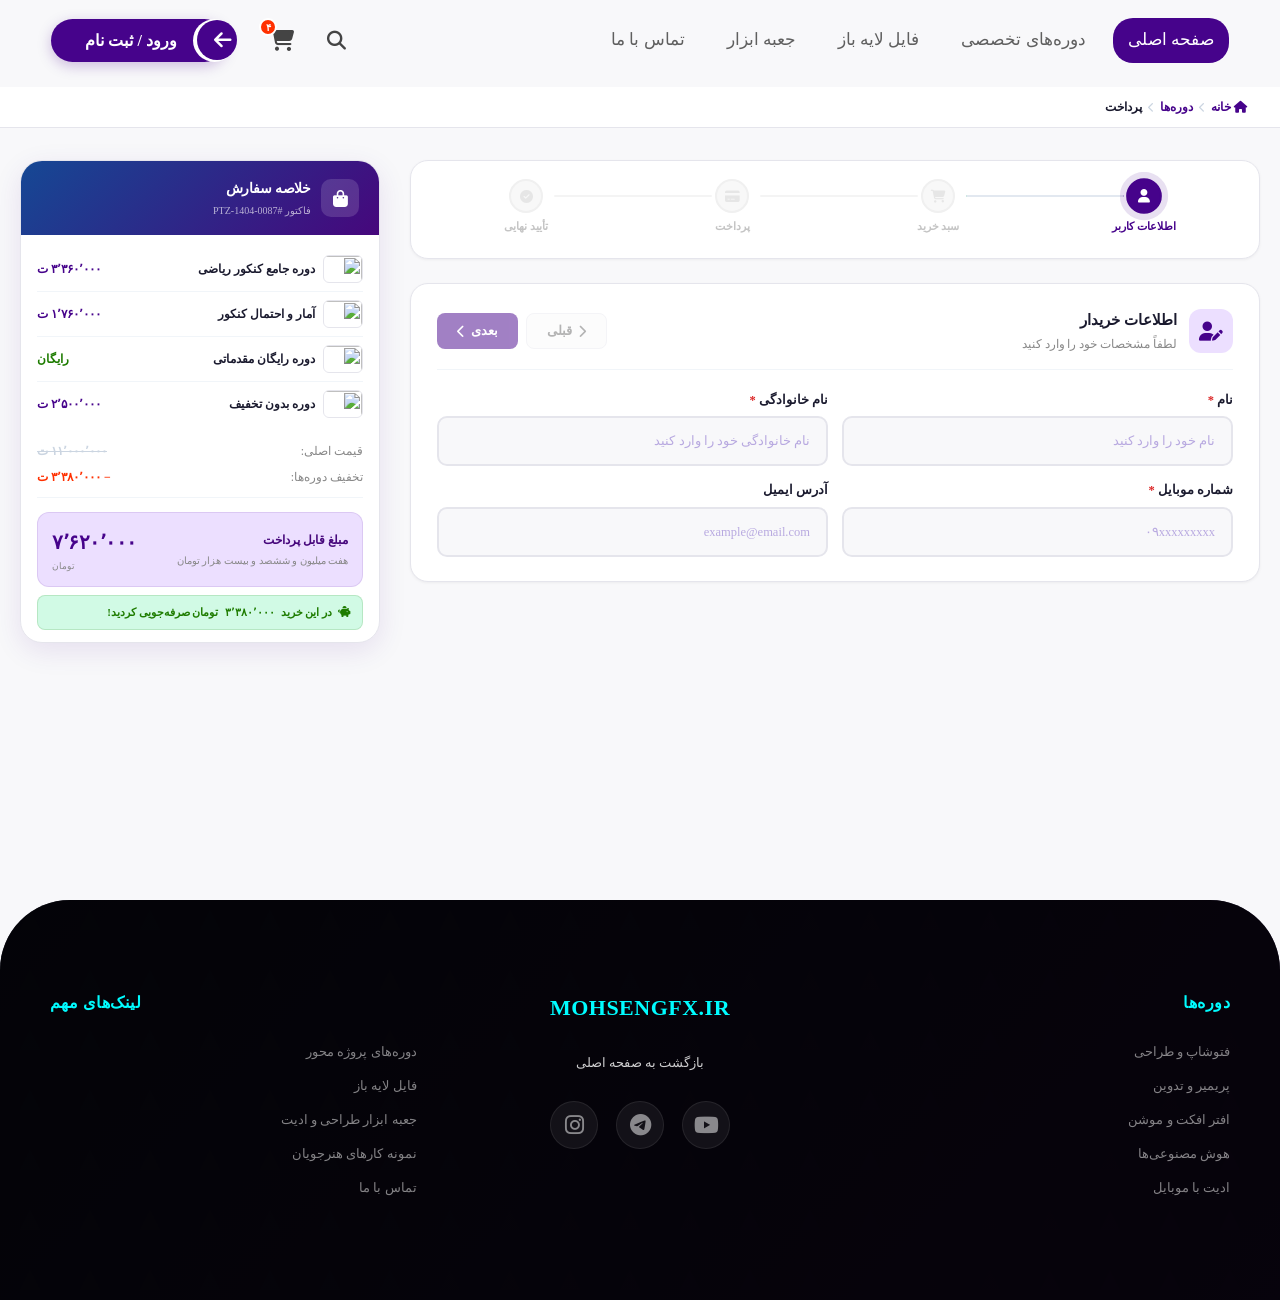
==== commit 673a226c: "v-0.2.1" ====
--- a/f.html
+++ b/f.html
@@ -7,3031 +7,12 @@
     <title>پرداخت | آموزشگاه پیشتاز</title>
 
     <link rel="stylesheet" href="https://cdnjs.cloudflare.com/ajax/libs/font-awesome/6.5.1/css/all.min.css" />
-    <link rel="stylesheet"
-        href="https://cdn.jsdelivr.net/npm/persian-datepicker@1.2.0/dist/css/persian-datepicker.min.css" />
-
-    <style>
-        /* ============================================================
-           FONT — YekanBakhFa (تمام وزن‌ها)
-           ============================================================ */
-        @font-face {
-            font-family: 'YekanBakhFa';
-            src: url('./fonts/YekanBakhFa-Thin.ttf') format('truetype');
-            font-weight: 100;
-            font-style: normal;
-            font-display: swap;
-        }
-
-        @font-face {
-            font-family: 'YekanBakhFa';
-            src: url('./fonts/YekanBakhFa-Light.ttf') format('truetype');
-            font-weight: 300;
-            font-style: normal;
-            font-display: swap;
-        }
-
-        @font-face {
-            font-family: 'YekanBakhFa';
-            src: url('./fonts/YekanBakhFa-Regular.ttf') format('truetype');
-            font-weight: 400;
-            font-style: normal;
-            font-display: swap;
-        }
-
-        @font-face {
-            font-family: 'YekanBakhFa';
-            src: url('./fonts/yekan bakh 05 medium.ttf') format('truetype');
-            font-weight: 500;
-            font-style: normal;
-            font-display: swap;
-        }
-
-        @font-face {
-            font-family: 'YekanBakhFa';
-            src: url('./fonts/YekanBakhFa-SemiBold.ttf') format('truetype');
-            font-weight: 600;
-            font-style: normal;
-            font-display: swap;
-        }
-
-        @font-face {
-            font-family: 'YekanBakhFa';
-            src: url('./fonts/YekanBakhFa-Bold.ttf') format('truetype');
-            font-weight: 700;
-            font-style: normal;
-            font-display: swap;
-        }
-
-        @font-face {
-            font-family: 'YekanBakhFa';
-            src: url('./fonts/YekanBakhFa-ExtraBold.ttf') format('truetype');
-            font-weight: 800;
-            font-style: normal;
-            font-display: swap;
-        }
-
-        @font-face {
-            font-family: 'YekanBakhFa';
-            src: url('./fonts/YekanBakhFa-Black.ttf') format('truetype');
-            font-weight: 900;
-            font-style: normal;
-            font-display: swap;
-        }
-
-        /* ============================================================
-           ROOT VARIABLES — Design System
-           ============================================================ */
-        :root {
-            --purple: #46038b;
-            --navy: #154894;
-            --violet: #46077c;
-            --blue: #3c65ff;
-            --indigo: #6366f1;
-            --red: #ff3000;
-            --cyan: #00fcff;
-            --lavender: #ecdfff;
-            --green: #1e7c00;
-            --green-light: #d1fae5;
-            --white: #ffffff;
-            --bg: #f8f8fa;
-            --surface: #ffffff;
-            --border: #e5e5ec;
-            --border-light: #f1f5f9;
-            --text: #1a1a2e;
-            --text-mid: #444;
-            --text-mute: #888;
-            --danger: #dc2626;
-            --danger-light: #fee2e2;
-            --amber: #f59e0b;
-            --radius-sm: 8px;
-            --radius: 13px;
-            --radius-lg: 18px;
-            --radius-xl: 22px;
-            --shadow-sm: 0 1px 3px rgba(0, 0, 0, .05);
-            --shadow: 0 4px 16px rgba(70, 3, 139, .07);
-            --shadow-md: 0 8px 28px rgba(70, 3, 139, .10);
-            --shadow-lg: 0 16px 48px rgba(0, 0, 0, .12);
-            --transition: .3s ease-in-out;
-            --transition-slow: .4s cubic-bezier(.4, 0, .2, 1);
-            --font-primary: 'YekanBakhFa', 'YekanBakhFaNum', sans-serif;
-        }
-
-        /* ============================================================
-           RESET & BASE
-           ============================================================ */
-        *,
-        ::before,
-        ::after {
-            box-sizing: border-box;
-            margin: 0;
-            padding: 0;
-        }
-
-        html {
-            scroll-behavior: smooth;
-            -webkit-font-smoothing: antialiased;
-        }
-
-        body {
-            font-family: var(--font-primary);
-            background: var(--bg);
-            color: var(--text);
-            direction: rtl;
-            line-height: 1.7;
-            min-height: 100vh;
-            overflow-x: hidden;
-            display: flex;
-            flex-direction: column;
-        }
-
-        .page-wrap {
-            flex: 1 0 auto;
-            display: flex;
-            flex-direction: column;
-            min-height: 100vh;
-        }
-
-        ::-webkit-scrollbar {
-            width: 6px;
-        }
-        ::-webkit-scrollbar-track {
-            background: #f1f1f1;
-        }
-        ::-webkit-scrollbar-thumb {
-            background: var(--purple);
-            border-radius: 10px;
-        }
-
-        /* ============================================================
-           HEADER
-           ============================================================ */
-        .navbar {
-            width: min(1400px, 92%);
-            margin: 18px auto 0;
-            display: flex;
-            justify-content: space-between;
-            align-items: center;
-            flex-wrap: wrap;
-            gap: 10px;
-        }
-        .nav-menu {
-            list-style: none;
-            display: flex;
-            gap: 12px;
-            flex-wrap: wrap;
-        }
-        .nav-menu a {
-            text-decoration: none;
-            color: #5f5f5f;
-            padding: 8px 15px;
-            border-radius: 20px;
-            transition: 0.3s;
-            font-size: 17px;
-            display: inline-flex;
-            align-items: center;
-            white-space: nowrap;
-            font-weight: 500;
-            cursor: pointer;
-            font-family: var(--font-primary);
-        }
-        .nav-menu a.active {
-            background: var(--purple);
-            color: #fff;
-        }
-        .nav-menu a:not(.active):hover {
-            color: var(--purple);
-            background: var(--lavender);
-        }
-        .header-left {
-            display: flex;
-            align-items: center;
-            gap: 15px;
-            flex-wrap: wrap;
-        }
-        .login-box {
-            width: 175px;
-            height: 43px;
-            background: var(--purple);
-            border-radius: 30px;
-            display: flex;
-            align-items: center;
-            justify-content: center;
-            gap: 12px;
-            color: #fff;
-            font-size: 16px;
-            font-weight: 700;
-            position: relative;
-            cursor: pointer;
-            transition: all var(--transition);
-            box-shadow: 0 4px 14px rgba(70, 3, 139, .25);
-            border: none;
-            font-family: var(--font-primary);
-        }
-        .login-box:hover {
-            transform: translateY(-2px);
-            box-shadow: 0 6px 24px rgba(70, 3, 139, .35);
-        }
-        .login-box span {
-            margin-right: 15px;
-        }
-        .arrow-circle {
-            width: 43px;
-            height: 43px;
-            background: #fff;
-            border-radius: 50%;
-            display: flex;
-            align-items: center;
-            justify-content: center;
-            color: var(--purple);
-            position: absolute;
-            right: -10px;
-        }
-        .arrow-circle .circle {
-            background-color: var(--purple);
-            width: 40px;
-            height: 40px;
-            border-radius: 50%;
-            transform: translateX(2px);
-            display: flex;
-            justify-content: center;
-            align-items: center;
-        }
-        .arrow-circle .circle i {
-            font-size: 20px;
-            color: #fff;
-            transform: translateX(6px);
-        }
-        .cart-box {
-            width: 40px;
-            height: 40px;
-            display: flex;
-            align-items: center;
-            justify-content: center;
-            cursor: pointer;
-            margin-left: 20px;
-            color: var(--text-mid);
-            font-size: 22px;
-            transition: all var(--transition);
-            border-radius: 50%;
-            position: relative;
-            background: none;
-            border: none;
-        }
-        .cart-box:hover {
-            color: var(--purple);
-            background: var(--lavender);
-        }
-        .cart-box .badge {
-            position: absolute;
-            top: -2px;
-            left: -2px;
-            width: 18px;
-            height: 18px;
-            border-radius: 50%;
-            background: var(--red);
-            color: #fff;
-            font-size: 9.5px;
-            font-weight: 800;
-            display: flex;
-            align-items: center;
-            justify-content: center;
-            border: 2px solid #fff;
-            font-family: var(--font-primary);
-        }
-
-        .search-container {
-            display: flex;
-            align-items: center;
-            justify-content: flex-end;
-            gap: 8px;
-            position: relative;
-            flex-direction: row-reverse;
-        }
-        .search-icon {
-            cursor: pointer;
-            width: 40px;
-            height: 40px;
-            display: flex;
-            align-items: center;
-            justify-content: center;
-            background: transparent;
-            border-radius: 50%;
-            transition: all 0.3s ease;
-            flex-shrink: 0;
-            z-index: 2;
-            color: var(--text-mid);
-            font-size: 19px;
-            border: none;
-        }
-        .search-icon:hover {
-            background: var(--lavender);
-            color: var(--purple);
-        }
-        .search-input-wrapper {
-            position: relative;
-            display: flex;
-            align-items: center;
-        }
-        .search-input {
-            width: 0;
-            opacity: 0;
-            border: none;
-            outline: none;
-            padding: 12px 40px 12px 15px;
-            background: #ffffff;
-            font-size: 14px;
-            color: #2c2c2c;
-            transition: all 0.4s cubic-bezier(0.4, 0, 0.2, 1);
-            border-radius: 30px;
-            border: 2px solid #e8e0ff;
-            box-shadow: 0 2px 10px rgba(70, 3, 139, 0.08);
-            direction: rtl;
-            font-family: var(--font-primary);
-        }
-        .search-input.active {
-            width: 280px;
-            opacity: 1;
-            border-color: var(--purple);
-            box-shadow: 0 4px 20px rgba(70, 3, 139, 0.15);
-        }
-        .search-input:focus {
-            border-color: var(--purple);
-            box-shadow: 0 4px 25px rgba(70, 3, 139, 0.2);
-        }
-        .search-input::placeholder {
-            color: #b8a9e0;
-            font-weight: 400;
-            font-size: 13px;
-        }
-        .search-close {
-            position: absolute;
-            left: 12px;
-            top: 50%;
-            transform: translateY(-50%);
-            width: 24px;
-            height: 24px;
-            border-radius: 50%;
-            background: #f0eaff;
-            border: none;
-            cursor: pointer;
-            display: flex;
-            align-items: center;
-            justify-content: center;
-            font-size: 14px;
-            color: var(--purple);
-            transition: all 0.3s ease;
-            opacity: 0;
-            visibility: hidden;
-            z-index: 3;
-        }
-        .search-close:hover {
-            background: var(--purple);
-            color: white;
-            transform: translateY(-50%) rotate(90deg);
-        }
-        .search-close.show {
-            opacity: 1;
-            visibility: visible;
-        }
-
-        /* ============================================================
-           BREADCRUMB
-           ============================================================ */
-        .breadcrumb-bar {
-            background: #fff;
-            border-bottom: 1px solid var(--border);
-            padding: 10px 32px;
-            margin-top: 24px;
-        }
-        .breadcrumb {
-            display: flex;
-            align-items: center;
-            gap: 6px;
-            font-size: 12px;
-            color: var(--text-mute);
-            max-width: 1400px;
-            margin: 0 auto;
-            font-family: var(--font-primary);
-        }
-        .breadcrumb a {
-            color: var(--purple);
-            text-decoration: none;
-            font-weight: 600;
-            transition: color var(--transition);
-        }
-        .breadcrumb a:hover {
-            text-decoration: underline;
-            color: var(--violet);
-        }
-        .breadcrumb .sep {
-            color: #cbd5e1;
-            font-size: 10px;
-        }
-        .breadcrumb .curr {
-            color: var(--text);
-            font-weight: 700;
-        }
-
-        /* ============================================================
-           CHECKOUT LAYOUT
-           ============================================================ */
-        .checkout-wrap {
-            max-width: 1400px;
-            margin: 32px auto 40px;
-            padding: 0 20px;
-            display: grid;
-            grid-template-columns: 1fr 360px;
-            gap: 30px;
-            align-items: flex-start;
-            flex: 1 0 auto;
-            width: 100%;
-        }
-        .checkout-wrap.sidebar-hidden {
-            grid-template-columns: 1fr;
-            max-width: 1000px;
-        }
-        @media (max-width: 1024px) {
-            .checkout-wrap {
-                grid-template-columns: 1fr;
-            }
-            .checkout-sidebar {
-                position: static !important;
-                order: 0;
-            }
-            .checkout-main {
-                order: 1;
-            }
-        }
-        .checkout-sidebar {
-            position: sticky;
-            top: 20px;
-            transition: all 0.4s ease;
-        }
-        .checkout-sidebar.hidden {
-            display: none !important;
-        }
-
-        /* ============================================================
-           STEP HEADER
-           ============================================================ */
-        .step-header {
-            position: sticky;
-            top: 20px;
-            z-index: 50;
-            background: #fff;
-            border-radius: var(--radius-lg);
-            border: 1px solid var(--border);
-            box-shadow: var(--shadow-sm);
-            padding: 12px 16px;
-            margin-bottom: 24px;
-            transition: box-shadow 0.3s ease;
-            width: 100%;
-            overflow: hidden;
-        }
-        .step-header:hover {
-            box-shadow: var(--shadow);
-        }
-        .step-header-inner {
-            display: flex;
-            justify-content: space-between;
-            align-items: center;
-            gap: 8px;
-            max-width: 100%;
-            position: relative;
-        }
-        .cstep {
-            flex: 1;
-            display: flex;
-            flex-direction: column;
-            align-items: center;
-            gap: 4px;
-            cursor: pointer;
-            position: relative;
-            padding: 6px 0 10px;
-            transition: all 0.3s ease-in-out;
-            border-radius: 8px;
-            user-select: none;
-        }
-        .cstep:hover:not(.disabled) {
-            background: var(--lavender);
-        }
-        .cstep.disabled {
-            cursor: not-allowed;
-            opacity: 0.5;
-        }
-        .cstep.disabled:hover {
-            background: none;
-        }
-        .cstep-circle {
-            width: 34px;
-            height: 34px;
-            border-radius: 50%;
-            border: 2.5px solid #ddd;
-            background: #f8f8f8;
-            display: flex;
-            align-items: center;
-            justify-content: center;
-            font-size: 13px;
-            font-weight: 800;
-            color: #ccc;
-            transition: all 0.3s ease-in-out;
-            font-family: var(--font-primary);
-            position: relative;
-            z-index: 1;
-        }
-        .cstep.active .cstep-circle {
-            background: var(--purple);
-            border-color: var(--purple);
-            color: #fff;
-            box-shadow: 0 0 0 6px rgba(70, 3, 139, 0.12);
-            transform: scale(1.05);
-        }
-        .cstep.done .cstep-circle {
-            background: var(--green);
-            border-color: var(--green);
-            color: #fff;
-            transform: scale(1);
-        }
-        .cstep.disabled .cstep-circle {
-            background: #f0f0f0;
-            border-color: #e0e0e0;
-            color: #ccc;
-        }
-        .cstep-label {
-            font-size: 11px;
-            font-weight: 600;
-            color: var(--text-mute);
-            text-align: center;
-            white-space: nowrap;
-            font-family: var(--font-primary);
-            transition: color 0.3s ease-in-out;
-        }
-        .cstep.active .cstep-label {
-            color: var(--purple);
-            font-weight: 700;
-        }
-        .cstep.done .cstep-label {
-            color: var(--green);
-            font-weight: 700;
-        }
-        .cstep:not(:last-child)::after {
-            content: '';
-            position: absolute;
-            top: 22px;
-            right: calc(50% + 20px);
-            width: calc(100% - 40px);
-            height: 2px;
-            background: #e2e8f0;
-            z-index: 0;
-            transition: background 0.4s ease;
-        }
-        .cstep.done:not(:last-child)::after {
-            background: var(--green);
-        }
-        .cstep.active:not(:last-child)::after {
-            background: var(--purple);
-        }
-        .cstep.disabled:not(:last-child)::after {
-            background: #e8e8e8;
-        }
-
-        /* ============================================================
-           STEP PANELS
-           ============================================================ */
-        .step-panel {
-            display: none;
-            animation: fadeSlide 0.35s ease;
-        }
-        .step-panel.active {
-            display: block;
-        }
-        @keyframes fadeSlide {
-            from {
-                opacity: 0;
-                transform: translateY(12px);
-            }
-            to {
-                opacity: 1;
-                transform: translateY(0);
-            }
-        }
-
-        /* ============================================================
-           SECTION CARD
-           ============================================================ */
-        .sec-card {
-            background: #fff;
-            border: 1px solid var(--border);
-            border-radius: var(--radius-lg);
-            padding: 24px 26px;
-            margin-bottom: 18px;
-            box-shadow: var(--shadow-sm);
-            transition: box-shadow var(--transition-slow);
-        }
-        .sec-card:hover {
-            box-shadow: var(--shadow);
-        }
-        .sec-head {
-            display: flex;
-            justify-content: space-between;
-            align-items: center;
-            gap: 12px;
-            margin-bottom: 20px;
-            padding-bottom: 14px;
-            border-bottom: 1px solid var(--border-light);
-        }
-        .sec-ico {
-            width: 44px;
-            height: 44px;
-            border-radius: 12px;
-            background: var(--lavender);
-            display: flex;
-            align-items: center;
-            justify-content: center;
-            font-size: 19px;
-            flex-shrink: 0;
-            color: var(--purple);
-        }
-        .sec-title {
-            font-size: 15px;
-            font-weight: 800;
-            color: var(--text);
-            font-family: var(--font-primary);
-        }
-        .sec-sub {
-            font-size: 11.5px;
-            color: var(--text-mute);
-            margin-top: 2px;
-            font-family: var(--font-primary);
-        }
-        .sec-head-left {
-            display: flex;
-            align-items: center;
-            gap: 12px;
-        }
-        .sec-head-actions {
-            display: flex;
-            gap: 8px;
-            flex-wrap: wrap;
-        }
-
-        /* ============================================================
-           FORM
-           ============================================================ */
-        .form-grid {
-            display: grid;
-            grid-template-columns: 1fr 1fr;
-            gap: 14px;
-        }
-        @media (max-width: 768px) {
-            .form-grid {
-                grid-template-columns: 1fr;
-            }
-        }
-        .form-group {
-            display: flex;
-            flex-direction: column;
-            gap: 5px;
-        }
-        .form-label {
-            font-size: 12.5px;
-            font-weight: 700;
-            color: var(--text);
-            font-family: var(--font-primary);
-        }
-        .form-label .req {
-            color: var(--danger);
-        }
-        .form-input {
-            width: 100%;
-            border: 2px solid var(--border);
-            border-radius: 10px;
-            padding: 12px 16px;
-            font-size: 13.5px;
-            font-family: var(--font-primary);
-            outline: none;
-            background: var(--bg);
-            direction: rtl;
-            color: var(--text);
-            transition: all var(--transition);
-            min-height: 50px;
-        }
-        .form-input:focus {
-            border-color: var(--purple);
-            background: #fff;
-            box-shadow: 0 0 0 3px rgba(70, 3, 139, 0.07);
-        }
-        .form-input.invalid {
-            border-color: var(--danger);
-            box-shadow: 0 0 0 3px rgba(220, 38, 38, 0.06);
-        }
-        .form-input.valid {
-            border-color: var(--green);
-        }
-        .form-input:disabled {
-            opacity: 0.6;
-            cursor: not-allowed;
-        }
-        .form-input::placeholder {
-            color: #b8a9e0;
-            font-weight: 400;
-            font-size: 12.5px;
-            opacity: 1;
-        }
-        .field-err {
-            font-size: 11px;
-            color: var(--danger);
-            display: none;
-            align-items: center;
-            gap: 4px;
-            margin-top: 2px;
-            font-family: var(--font-primary);
-        }
-        .field-err.show {
-            display: flex;
-        }
-        .form-input.shake {
-            animation: shake .5s ease;
-            border-color: var(--danger) !important;
-        }
-        @keyframes shake {
-            0%,
-            100% {
-                transform: translateX(0);
-            }
-            20% {
-                transform: translateX(-7px);
-            }
-            40% {
-                transform: translateX(7px);
-            }
-            60% {
-                transform: translateX(-4px);
-            }
-            80% {
-                transform: translateX(4px);
-            }
-        }
-
-        /* ============================================================
-           BUTTONS
-           ============================================================ */
-        .step-next-btn,
-        .step-prev-btn {
-            background: var(--purple);
-            color: #fff;
-            border: none;
-            border-radius: 8px;
-            padding: 9px 20px;
-            font-weight: 700;
-            font-size: 13px;
-            font-family: var(--font-primary);
-            cursor: pointer;
-            display: inline-flex;
-            align-items: center;
-            gap: 6px;
-            transition: all 0.2s ease;
-            box-shadow: 0 2px 8px rgba(70, 3, 139, 0.15);
-        }
-        .step-next-btn:hover:not(:disabled),
-        .step-prev-btn:hover {
-            transform: translateY(-1px);
-            box-shadow: 0 4px 16px rgba(70, 3, 139, 0.25);
-        }
-        .step-next-btn:disabled {
-            opacity: 0.5;
-            cursor: not-allowed;
-            transform: none !important;
-            box-shadow: none !important;
-        }
-        .step-prev-btn {
-            background: var(--bg);
-            color: var(--text-mid);
-            box-shadow: none;
-            border: 1.5px solid var(--border);
-        }
-        .step-prev-btn:hover {
-            background: #e8e8e8;
-            box-shadow: none;
-        }
-        .add-sample-btn {
-            background: var(--green);
-            color: #fff;
-            border: none;
-            border-radius: 6px;
-            padding: 7px 14px;
-            font-weight: 700;
-            font-size: 12.5px;
-            font-family: var(--font-primary);
-            cursor: pointer;
-            display: inline-flex;
-            align-items: center;
-            gap: 5px;
-            transition: all 0.2s ease;
-        }
-        .add-sample-btn:hover {
-            transform: translateY(-1px);
-            box-shadow: 0 4px 12px rgba(30, 124, 0, 0.25);
-        }
-        .os-pay-btn {
-            background: linear-gradient(135deg, var(--green), #16963a);
-            color: #fff;
-            border: none;
-            border-radius: 10px;
-            padding: 14px 28px;
-            font-size: 15px;
-            font-weight: 800;
-            font-family: var(--font-primary);
-            cursor: pointer;
-            display: inline-flex;
-            align-items: center;
-            justify-content: center;
-            gap: 8px;
-            box-shadow: 0 4px 16px rgba(30, 124, 0, 0.3);
-            transition: all 0.2s ease;
-        }
-        .os-pay-btn:hover {
-            transform: translateY(-2px);
-            box-shadow: 0 8px 28px rgba(30, 124, 0, 0.4);
-        }
-        .invoice-final-pay-row {
-            margin-top: 18px;
-            display: flex;
-            justify-content: flex-end;
-        }
-        .invoice-final-pay-btn {
-            width: 100%;
-            padding: 18px 28px;
-            font-size: 16.5px;
-            border-radius: 14px;
-            box-shadow: 0 8px 24px rgba(30, 124, 0, .35);
-        }
-        @media (max-width: 640px) {
-            .invoice-final-pay-row {
-                position: sticky;
-                bottom: 0;
-                z-index: 5;
-                background: #fff;
-                padding: 10px 0 4px;
-                margin-top: 10px;
-            }
-        }
-
-        /* ============================================================
-           INVOICE TABLE
-           ============================================================ */
-        .table-contain {
-            overflow: hidden;
-            border-radius: var(--radius);
-            transition: 0.3s;
-            border: 1px solid var(--border-light);
-        }
-        .table-contain:hover {
-            box-shadow: 0px 5px 10px rgba(128, 128, 128, 0.08);
-            transform: translateY(-2px);
-        }
-        .inv-table {
-            width: 100%;
-            border-collapse: collapse;
-            font-size: 12.5px;
-            table-layout: fixed;
-            min-width: 600px;
-            font-family: var(--font-primary);
-        }
-        .inv-table th,
-        .inv-table td {
-            text-align: center;
-            padding: 10px 8px;
-            font-size: 12.5px;
-            vertical-align: middle;
-            word-break: break-word;
-            font-family: var(--font-primary);
-        }
-        .inv-table thead tr {
-            background: var(--bg);
-        }
-        .inv-table th {
-            font-weight: 700;
-            color: var(--text-mute);
-            border-bottom: 2px solid var(--border);
-            font-size: 12px;
-        }
-        .inv-table tbody tr {
-            border-bottom: 1px solid var(--border-light);
-            transition: background var(--transition);
-        }
-        .inv-table tbody tr:hover {
-            background: #faf9ff;
-        }
-        .course-img {
-            width: 48px;
-            height: 34px;
-            border-radius: 6px;
-            object-fit: cover;
-            flex-shrink: 0;
-        }
-        .course-name {
-            font-weight: 700;
-            font-size: 12.5px;
-            font-family: var(--font-primary);
-        }
-        .course-meta {
-            font-size: 10.5px;
-            color: var(--text-mute);
-            font-family: var(--font-primary);
-        }
-        .price-orig-sm {
-            text-decoration: line-through;
-            color: #b0b0b0;
-            font-size: 10.5px;
-            font-family: var(--font-primary);
-        }
-        .price-final-sm {
-            font-weight: 900;
-            font-size: 13px;
-            color: var(--purple);
-            font-family: var(--font-primary);
-        }
-        .price-final-sm.free {
-            color: var(--green);
-        }
-        .discount-badge {
-            display: inline-block;
-            background: var(--green-light);
-            color: var(--green);
-            font-size: 12px;
-            font-weight: 700;
-            padding: 2px 12px;
-            border-radius: 12px;
-            font-family: var(--font-primary);
-        }
-        .discount-badge.zero {
-            background: var(--bg);
-            color: var(--text-mute);
-        }
-        .discount-badge.full {
-            background: var(--lavender);
-            color: var(--purple);
-        }
-        .remove-item-btn {
-            background: transparent;
-            border: none;
-            color: var(--text-mute);
-            font-size: 14px;
-            cursor: pointer;
-            transition: all 0.2s ease;
-            padding: 4px 6px;
-            border-radius: 4px;
-        }
-        .remove-item-btn:hover {
-            color: var(--danger);
-            background: var(--danger-light);
-        }
-
-        /* ============================================================
-           PAYMENT METHOD TABS & SELECTION
-           ============================================================ */
-        .method-tabs {
-            display: flex;
-            border-bottom: 2px solid var(--border);
-            margin-bottom: 20px;
-            gap: 0;
-            flex-wrap: wrap;
-        }
-        .tab-btn {
-            padding: 10px 20px;
-            font-weight: 600;
-            font-size: 13.5px;
-            cursor: pointer;
-            border: none;
-            background: none;
-            color: var(--text-mute);
-            font-family: var(--font-primary);
-            border-bottom: 3px solid transparent;
-            transition: all var(--transition);
-            position: relative;
-            bottom: -2px;
-            display: flex;
-            align-items: center;
-            gap: 7px;
-        }
-        .tab-btn.active {
-            color: var(--purple);
-            border-bottom-color: var(--purple);
-        }
-        .tab-btn:hover:not(.active) {
-            color: var(--text);
-        }
-        .panel {
-            display: none;
-        }
-        .panel.active {
-            display: block;
-        }
-
-        /* ============================================================
-           GATEWAY GRID
-           ============================================================ */
-        .gateway-grid {
-            display: grid;
-            grid-template-columns: 1fr 1fr;
-            gap: 14px;
-        }
-        .gw-opt {
-            border: 2px solid var(--border);
-            border-radius: var(--radius);
-            padding: 16px 14px;
-            cursor: pointer;
-            display: flex;
-            align-items: center;
-            gap: 12px;
-            position: relative;
-            transition: all var(--transition);
-            user-select: none;
-            background: #fff;
-        }
-        .gw-opt:hover {
-            border-color: var(--purple);
-            background: #faf5ff;
-            transform: translateY(-2px);
-            box-shadow: var(--shadow);
-        }
-        .gw-opt.chosen {
-            border-color: var(--purple);
-            background: #f5f0ff;
-            box-shadow: 0 0 0 4px rgba(70, 3, 139, 0.08);
-        }
-        .gw-opt input[type="radio"] {
-            accent-color: var(--purple);
-            width: 17px;
-            height: 17px;
-            flex-shrink: 0;
-            cursor: pointer;
-            margin: 0;
-        }
-        .gw-logo {
-            width: 48px;
-            height: 34px;
-            border-radius: 8px;
-            display: flex;
-            align-items: center;
-            justify-content: center;
-            font-size: 19px;
-            flex-shrink: 0;
-        }
-        .gw-zp {
-            background: #eef2ff;
-            color: #4f46e5;
-        }
-        .gw-wl {
-            background: #fdf4ff;
-            color: #a21caf;
-        }
-        .gw-name {
-            font-size: 13px;
-            font-weight: 700;
-            color: var(--text);
-            font-family: var(--font-primary);
-        }
-        .gw-desc {
-            font-size: 10.5px;
-            color: var(--text-mute);
-            margin-top: 1px;
-            font-family: var(--font-primary);
-        }
-
-        /* ============================================================
-           OFFLINE TRANSFER
-           ============================================================ */
-        .bank-info-box {
-            background: #f9f8ff;
-            border: 1px solid #dcd4fe;
-            border-radius: 12px;
-            padding: 16px;
-            margin-bottom: 14px;
-        }
-        .bank-row {
-            display: flex;
-            justify-content: space-between;
-            align-items: center;
-            flex-wrap: wrap;
-            gap: 6px;
-            padding: 8px 0;
-            border-bottom: 1px dashed #e0e0e0;
-            font-size: 13px;
-            font-family: var(--font-primary);
-        }
-        .bank-row:last-child {
-            border-bottom: none;
-        }
-        .bank-val {
-            direction: ltr;
-            display: inline-block;
-            font-weight: 600;
-            letter-spacing: 0.04em;
-            font-family: var(--font-primary);
-        }
-        .copy-btn {
-            color: var(--purple);
-            font-weight: 600;
-            cursor: pointer;
-            background: none;
-            border: none;
-            font-family: var(--font-primary);
-            font-size: 12px;
-            padding: 3px 9px;
-            border-radius: 6px;
-            transition: background var(--transition);
-        }
-        .copy-btn:hover {
-            background: var(--lavender);
-        }
-
-        /* ============================================================
-           DATE & TIME PICKERS — با طراحی جدید
-           ============================================================ */
-        .date-picker-wrapper,
-        .time-picker-wrapper {
-            position: relative;
-            width: 100%;
-        }
-
-        .date-picker-wrapper .form-input,
-        .time-picker-wrapper .form-input {
-            padding: 12px 54px 12px 16px;
-            width: 100%;
-            cursor: pointer;
-            background: var(--bg);
-            transition: all 0.25s ease;
-            direction: ltr;
-            text-align: center;
-            font-feature-settings: "tnum";
-            letter-spacing: 0.04em;
-            font-family: var(--font-primary);
-            min-height: 50px;
-            border-radius: 12px;
-            border: 2px solid var(--border);
-            font-size: 14px;
-        }
-        .date-picker-wrapper .form-input:hover,
-        .time-picker-wrapper .form-input:hover {
-            border-color: #c7d2fe;
-            background: #f6f8ff;
-        }
-        .date-picker-wrapper .form-input:focus,
-        .time-picker-wrapper .form-input:focus {
-            background: #fff;
-            border-color: var(--purple);
-            box-shadow: 0 0 0 4px rgba(70, 3, 139, 0.08);
-        }
-        .date-picker-wrapper .form-input::placeholder,
-        .time-picker-wrapper .form-input::placeholder {
-            color: #b8a9e0;
-            font-weight: 400;
-            font-size: 12.5px;
-            letter-spacing: 0.04em;
-            font-family: var(--font-primary);
-            opacity: 1;
-        }
-        .date-picker-icon,
-        .time-picker-icon {
-            position: absolute;
-            left: 14px;
-            top: 50%;
-            transform: translateY(-50%);
-            color: var(--purple);
-            font-size: 18px;
-            pointer-events: none;
-            opacity: 0.5;
-            transition: all 0.3s ease;
-            background: rgba(70, 3, 139, 0.05);
-            width: 34px;
-            height: 34px;
-            border-radius: 8px;
-            display: flex;
-            align-items: center;
-            justify-content: center;
-        }
-        .date-picker-wrapper .form-input:focus+.date-picker-icon,
-        .date-picker-wrapper .form-input.valid+.date-picker-icon,
-        .time-picker-wrapper .form-input:focus+.time-picker-icon,
-        .time-picker-wrapper .form-input.valid+.time-picker-icon {
-            opacity: 1;
-            background: var(--lavender);
-            color: var(--violet);
-            transform: translateY(-50%) scale(1.05);
-        }
-        .date-picker-wrapper .form-input.invalid,
-        .time-picker-wrapper .form-input.invalid {
-            border-color: var(--danger);
-            box-shadow: 0 0 0 4px rgba(220, 38, 38, 0.06);
-        }
-        .date-picker-wrapper .form-input.invalid+.date-picker-icon,
-        .time-picker-wrapper .form-input.invalid+.time-picker-icon {
-            color: var(--danger);
-            opacity: 0.8;
-            background: var(--danger-light);
-        }
-
-        /* ---- TIME PICKER CUSTOM (Dropdown جدید) ---- */
-        .time-custom-container {
-            position: absolute;
-            bottom: calc(100% + 8px);
-            right: 0;
-            left: 0;
-            background: #fff;
-            border: 2px solid var(--border);
-            border-radius: 16px;
-            box-shadow: 0 12px 40px rgba(0, 0, 0, .18);
-            padding: 12px 16px;
-            z-index: 999;
-            display: none;
-            animation: dropdownFade 0.2s ease;
-            min-width: 280px;
-            direction: ltr;
-        }
-        .time-custom-container.open {
-            display: block;
-        }
-        @keyframes dropdownFade {
-            from {
-                opacity: 0;
-                transform: translateY(12px) scale(0.96);
-            }
-            to {
-                opacity: 1;
-                transform: translateY(0) scale(1);
-            }
-        }
-
-        .time-custom-row {
-            display: flex;
-            align-items: center;
-            gap: 12px;
-            justify-content: space-between;
-        }
-
-        .time-custom-dropdowns {
-            display: flex;
-            gap: 8px;
-            flex: 1;
-        }
-
-        .time-custom-dropdown {
-            flex: 1;
-            position: relative;
-            min-width: 70px;
-        }
-
-        .time-custom-dropdown select {
-            width: 100%;
-            padding: 8px 6px;
-            border: 2px solid var(--border);
-            border-radius: 10px;
-            font-family: var(--font-primary);
-            font-size: 18px;
-            font-weight: 700;
-            text-align: center;
-            background: var(--bg);
-            color: var(--text);
-            outline: none;
-            cursor: pointer;
-            transition: border-color 0.2s, box-shadow 0.2s;
-            appearance: auto;
-            direction: ltr;
-            letter-spacing: 0.04em;
-            min-height: 44px;
-        }
-        .time-custom-dropdown select:focus {
-            border-color: var(--purple);
-            box-shadow: 0 0 0 3px rgba(70, 3, 139, 0.08);
-        }
-        .time-custom-dropdown select:hover {
-            border-color: #c7d2fe;
-        }
-        .time-custom-dropdown select option {
-            font-family: var(--font-primary);
-            font-size: 16px;
-            padding: 4px 8px;
-        }
-
-        .time-custom-label {
-            font-size: 10px;
-            font-weight: 700;
-            color: var(--text-mute);
-            text-align: center;
-            margin-top: 2px;
-            font-family: var(--font-primary);
-            letter-spacing: 0.02em;
-        }
-
-        .time-custom-confirm-btn {
-            flex-shrink: 0;
-            background: linear-gradient(135deg, var(--green), #16963a);
-            color: #fff;
-            border: none;
-            border-radius: 12px;
-            padding: 10px 18px;
-            font-size: 16px;
-            font-weight: 800;
-            font-family: var(--font-primary);
-            cursor: pointer;
-            transition: all 0.2s ease;
-            box-shadow: 0 2px 12px rgba(30, 124, 0, 0.25);
-            display: flex;
-            align-items: center;
-            gap: 6px;
-            min-height: 44px;
-            min-width: 72px;
-            justify-content: center;
-            white-space: nowrap;
-        }
-        .time-custom-confirm-btn:hover {
-            transform: translateY(-2px);
-            box-shadow: 0 6px 20px rgba(30, 124, 0, 0.35);
-        }
-        .time-custom-confirm-btn:active {
-            transform: scale(0.96);
-        }
-        .time-custom-confirm-btn i {
-            font-size: 18px;
-        }
-
-        @media (max-width: 480px) {
-            .time-custom-container {
-                min-width: auto;
-                padding: 10px 12px;
-            }
-            .time-custom-dropdown select {
-                font-size: 15px;
-                padding: 6px 4px;
-                min-height: 38px;
-            }
-            .time-custom-confirm-btn {
-                font-size: 14px;
-                padding: 8px 12px;
-                min-height: 38px;
-                min-width: 56px;
-            }
-            .time-custom-dropdowns {
-                gap: 4px;
-            }
-        }
-
-        /* ============================================================
-           PERSIAN DATEPICKER — نمایش به بالا با استایل مدرن
-           ============================================================ */
-        .datepicker-container {
-            direction: ltr !important;
-        }
-
-        .datepicker-plot-area {
-            border: none !important;
-            border-radius: 20px !important;
-            overflow: hidden !important;
-            font-family: var(--font-primary) !important;
-            box-shadow: 0 8px 30px rgba(15, 23, 42, .12), 0 30px 64px rgba(15, 23, 42, .22) !important;
-            width: 300px !important;
-            min-width: 280px !important;
-            background: #fff !important;
-            padding: 0 !important;
-            animation: datepickerFadeIn 0.25s cubic-bezier(0.34, 1.56, 0.64, 1) !important;
-            /* نمایش به سمت بالا */
-            top: auto !important;
-            bottom: 100% !important;
-            margin-bottom: 6px !important;
-        }
-
-        @keyframes datepickerFadeIn {
-            0% {
-                opacity: 0;
-                transform: scale(0.92) translateY(8px);
-            }
-            100% {
-                opacity: 1;
-                transform: scale(1) translateY(0);
-            }
-        }
-
-        .datepicker-plot-area .datepicker-navigator {
-            background: linear-gradient(135deg, var(--blue), var(--indigo)) !important;
-            padding: 16px 16px !important;
-            display: flex !important;
-            align-items: center !important;
-            justify-content: space-between !important;
-        }
-
-        .datepicker-plot-area .datepicker-navigator .pwt-btn-prev,
-        .datepicker-plot-area .datepicker-navigator .pwt-btn-next {
-            background: rgba(255, 255, 255, .15) !important;
-            color: #fff !important;
-            border-radius: 10px !important;
-            width: 36px !important;
-            height: 36px !important;
-            line-height: 36px !important;
-            font-size: 16px !important;
-            transition: all 0.2s ease !important;
-            border: none !important;
-            font-family: var(--font-primary) !important;
-        }
-        .datepicker-plot-area .datepicker-navigator .pwt-btn-prev:hover,
-        .datepicker-plot-area .datepicker-navigator .pwt-btn-next:hover {
-            background: rgba(255, 255, 255, .28) !important;
-            transform: scale(1.05);
-        }
-
-        .datepicker-plot-area .datepicker-navigator .pwt-btn-switch {
-            color: #fff !important;
-            font-size: 14.5px !important;
-            font-weight: 700 !important;
-            border-radius: 10px !important;
-            padding: 6px 16px !important;
-            background: rgba(255, 255, 255, .1) !important;
-            transition: all 0.2s ease !important;
-            border: none !important;
-            font-family: var(--font-primary) !important;
-            letter-spacing: 0.02em;
-        }
-        .datepicker-plot-area .datepicker-navigator .pwt-btn-switch:hover {
-            background: rgba(255, 255, 255, .22) !important;
-            transform: scale(1.02);
-        }
-
-        /* دکمه تأیید بزرگ‌تر */
-        .datepicker-plot-area .datepicker-navigator .pwt-btn-today {
-            background: rgba(255, 255, 255, .18) !important;
-            color: #fff !important;
-            border-radius: 10px !important;
-            padding: 8px 20px !important;
-            font-size: 13.5px !important;
-            font-weight: 700 !important;
-            border: none !important;
-            font-family: var(--font-primary) !important;
-            transition: all 0.2s ease !important;
-            box-shadow: 0 2px 8px rgba(0, 0, 0, .08) !important;
-        }
-        .datepicker-plot-area .datepicker-navigator .pwt-btn-today:hover {
-            background: rgba(255, 255, 255, .32) !important;
-            transform: scale(1.04);
-        }
-
-        /* روزها */
-        .datepicker-plot-area .datepicker-day-view .month-grid-box {
-            margin: 8px 4px !important;
-            padding: 0 4px !important;
-        }
-        .datepicker-plot-area .datepicker-day-view .month-grid-box .header-row-cell {
-            color: #94a3b8 !important;
-            font-size: 11.5px !important;
-            font-weight: 700 !important;
-            font-family: var(--font-primary) !important;
-            padding: 6px 0 !important;
-        }
-        .datepicker-plot-area .datepicker-day-view .table-days td {
-            padding: 2px !important;
-        }
-        .datepicker-plot-area .datepicker-day-view .table-days td span {
-            border-radius: 12px !important;
-            font-size: 13px !important;
-            color: #1a1a2e !important;
-            background: transparent !important;
-            transition: all 0.18s ease !important;
-            height: 34px !important;
-            line-height: 34px !important;
-            font-family: var(--font-primary) !important;
-            font-weight: 500;
-        }
-        .datepicker-plot-area .datepicker-day-view .table-days td span:hover {
-            background: #dbeafe !important;
-            color: var(--blue) !important;
-            transform: scale(1.04);
-        }
-        .datepicker-plot-area .datepicker-day-view .table-days td.selected span {
-            background: linear-gradient(135deg, var(--blue), var(--indigo)) !important;
-            color: #fff !important;
-            box-shadow: 0 4px 14px rgba(37, 99, 235, .38) !important;
-            font-weight: 700 !important;
-            text-shadow: none !important;
-            transform: scale(1.04);
-        }
-        .datepicker-plot-area .datepicker-day-view .table-days td.today span {
-            background: #eff6ff !important;
-            color: var(--blue) !important;
-            font-weight: 700 !important;
-            border: 2px solid rgba(37, 99, 235, .25) !important;
-        }
-        .datepicker-plot-area .datepicker-day-view .table-days td.disabled span {
-            color: #e2e8f0 !important;
-            background: transparent !important;
-            cursor: default !important;
-        }
-        .datepicker-plot-area .datepicker-day-view .table-days td span.other-month {
-            color: #cbd5e1 !important;
-            opacity: .5 !important;
-        }
-
-        /* سال و ماه */
-        .datepicker-plot-area .datepicker-year-view .year-item,
-        .datepicker-plot-area .datepicker-month-view .month-item {
-            border-radius: 12px !important;
-            font-size: 13px !important;
-            color: #1a1a2e !important;
-            background: transparent !important;
-            transition: all 0.18s ease !important;
-            margin: 3px !important;
-            padding: 6px 0 !important;
-            font-family: var(--font-primary) !important;
-            font-weight: 500;
-        }
-        .datepicker-plot-area .datepicker-year-view .year-item:hover,
-        .datepicker-plot-area .datepicker-month-view .month-item:hover {
-            background: #dbeafe !important;
-            color: var(--blue) !important;
-            transform: scale(1.04);
-        }
-        .datepicker-plot-area .datepicker-year-view .year-item.selected,
-        .datepicker-plot-area .datepicker-month-view .month-item.selected {
-            background: linear-gradient(135deg, var(--blue), var(--indigo)) !important;
-            color: #fff !important;
-            font-weight: 700 !important;
-            text-shadow: none !important;
-            box-shadow: 0 4px 14px rgba(37, 99, 235, .38) !important;
-            transform: scale(1.04);
-        }
-
-        /* TIME VIEW داخل پیکر (برای زمانی که فعال شود) */
-        .datepicker-plot-area .datepicker-time-view {
-            background: #fafbff !important;
-            border-top: 1px solid #eef2f6 !important;
-            padding: 22px 20px 24px !important;
-            display: flex !important;
-            align-items: center !important;
-            justify-content: center !important;
-            gap: 6px !important;
-        }
-        .datepicker-plot-area .datepicker-time-view>.time-segment {
-            display: flex !important;
-            flex-direction: column !important;
-            align-items: center !important;
-            gap: 8px !important;
-            width: auto !important;
-            float: none !important;
-            background: #ffffff !important;
-            border: 2px solid #e8edf5 !important;
-            border-radius: 18px !important;
-            padding: 12px 14px !important;
-            min-width: 92px !important;
-            box-shadow: 0 2px 12px rgba(15, 23, 42, .04) !important;
-            transition: border-color 0.2s, box-shadow 0.2s, transform 0.15s !important;
-        }
-        .datepicker-plot-area .datepicker-time-view>.time-segment:hover {
-            border-color: var(--blue) !important;
-            box-shadow: 0 0 0 5px rgba(59, 130, 246, .08) !important;
-            transform: translateY(-2px);
-        }
-        .datepicker-plot-area .datepicker-time-view>.time-segment:focus-within {
-            border-color: var(--blue) !important;
-            box-shadow: 0 0 0 5px rgba(59, 130, 246, .12) !important;
-        }
-        .datepicker-plot-area .datepicker-time-view .up-btn,
-        .datepicker-plot-area .datepicker-time-view .down-btn {
-            display: flex !important;
-            align-items: center !important;
-            justify-content: center !important;
-            width: 42px !important;
-            height: 42px !important;
-            border-radius: 14px !important;
-            background: #eff6ff !important;
-            color: var(--blue) !important;
-            font-size: 20px !important;
-            font-weight: 900 !important;
-            line-height: 1 !important;
-            float: none !important;
-            margin: 0 auto !important;
-            transition: all 0.18s ease !important;
-            border: 1.5px solid #dbeafe !important;
-            cursor: pointer !important;
-            font-family: var(--font-primary) !important;
-            user-select: none;
-        }
-        .datepicker-plot-area .datepicker-time-view .up-btn:hover,
-        .datepicker-plot-area .datepicker-time-view .down-btn:hover {
-            background: var(--blue) !important;
-            color: #fff !important;
-            border-color: var(--blue) !important;
-            transform: scale(1.1) !important;
-            box-shadow: 0 4px 16px rgba(37, 99, 235, .28) !important;
-        }
-        .datepicker-plot-area .datepicker-time-view .up-btn:active,
-        .datepicker-plot-area .datepicker-time-view .down-btn:active {
-            transform: scale(.92) !important;
-            box-shadow: none !important;
-        }
-        .datepicker-plot-area .datepicker-time-view input {
-            display: block !important;
-            width: 64px !important;
-            height: 50px !important;
-            margin: 0 auto !important;
-            padding: 0 !important;
-            font-size: 28px !important;
-            font-weight: 800 !important;
-            text-align: center !important;
-            color: #0f172a !important;
-            background: transparent !important;
-            border: none !important;
-            outline: none !important;
-            direction: ltr !important;
-            font-family: var(--font-primary) !important;
-            cursor: default !important;
-            letter-spacing: 0.06em;
-        }
-        .datepicker-plot-area .datepicker-time-view .divider {
-            display: flex !important;
-            align-items: center !important;
-            justify-content: center !important;
-            width: auto !important;
-            float: none !important;
-            padding: 0 2px !important;
-            height: auto !important;
-            line-height: 1 !important;
-            margin-top: 8px !important;
-        }
-        .datepicker-plot-area .datepicker-time-view .divider span {
-            font-size: 28px !important;
-            font-weight: 800 !important;
-            color: #cbd5e1 !important;
-            height: auto !important;
-            line-height: 1 !important;
-            font-family: var(--font-primary) !important;
-        }
-
-        .datepicker-plot-area .datepicker-time-view .meridian-divider,
-        .datepicker-plot-area .datepicker-time-view .time-segment:last-child:not(:nth-child(3)) {
-            display: none !important;
-        }
-
-        /* ============================================================
-           COUPON
-           ============================================================ */
-        .invoice-coupon {
-            margin: 16px 0 0 0;
-            padding: 0;
-            border-top: 1px solid var(--border-light);
-            padding-top: 16px;
-        }
-        .coupon-label {
-            display: flex;
-            align-items: center;
-            gap: 6px;
-            font-size: 12px;
-            font-weight: 600;
-            color: var(--text-mute);
-            margin-bottom: 8px;
-            font-family: var(--font-primary);
-        }
-        .coupon-label i {
-            color: var(--purple);
-            font-size: 13px;
-        }
-        .coupon-row {
-            display: flex;
-            gap: 8px;
-        }
-        .coupon-input {
-            flex: 1;
-            border: 2px solid var(--border);
-            border-radius: 8px;
-            padding: 8px 14px;
-            font-size: 13px;
-            font-family: var(--font-primary);
-            outline: none;
-            background: var(--bg);
-            direction: rtl;
-            color: var(--text);
-            transition: all var(--transition);
-            min-height: 38px;
-        }
-        .coupon-input:focus {
-            border-color: var(--purple);
-            background: #fff;
-            box-shadow: 0 0 0 3px rgba(70, 3, 139, 0.07);
-        }
-        .coupon-input::placeholder {
-            color: #b8a9e0;
-            font-weight: 400;
-            font-size: 12px;
-            opacity: 1;
-        }
-        .coupon-input.shake {
-            animation: shake .5s ease;
-            border-color: var(--danger) !important;
-        }
-        .coupon-apply-btn {
-            background: var(--purple);
-            color: #fff;
-            border: none;
-            border-radius: 8px;
-            padding: 8px 16px;
-            font-size: 12px;
-            font-weight: 700;
-            font-family: var(--font-primary);
-            cursor: pointer;
-            white-space: nowrap;
-            display: flex;
-            align-items: center;
-            gap: 5px;
-            transition: all var(--transition);
-            min-height: 38px;
-        }
-        .coupon-apply-btn:hover {
-            background: var(--violet);
-            box-shadow: 0 4px 14px rgba(70, 3, 139, 0.25);
-        }
-        .coupon-apply-btn:disabled {
-            opacity: 0.6;
-            cursor: not-allowed;
-        }
-        .coupon-fb {
-            display: flex;
-            align-items: center;
-            gap: 8px;
-            border-radius: 8px;
-            padding: 8px 12px;
-            font-size: 12px;
-            font-weight: 600;
-            margin-top: 8px;
-            max-height: 0;
-            overflow: hidden;
-            opacity: 0;
-            transition: all var(--transition-slow);
-            font-family: var(--font-primary);
-        }
-        .coupon-fb.show {
-            max-height: 80px;
-            opacity: 1;
-            padding: 8px 12px;
-        }
-        .coupon-fb.ok {
-            background: var(--green-light);
-            border: 1px solid rgba(30, 124, 0, 0.15);
-            color: var(--green);
-        }
-        .coupon-fb.fail {
-            background: var(--danger-light);
-            border: 1px solid rgba(220, 38, 38, 0.15);
-            color: var(--danger);
-        }
-        .cancel-coupon-btn {
-            margin-right: 8px;
-            background: var(--bg);
-            border: 1px solid transparent;
-            border-radius: 5px;
-            padding: 1px 8px;
-            cursor: pointer;
-            font-size: 11px;
-            font-family: var(--font-primary);
-            color: #4b5563;
-            transition: all 0.2s ease;
-            white-space: nowrap;
-        }
-        .cancel-coupon-btn:hover {
-            background: var(--danger);
-            color: white;
-        }
-
-        /* ============================================================
-           TERMS
-           ============================================================ */
-        .terms-box {
-            background: #fff;
-            border: 2px solid var(--border);
-            border-radius: var(--radius);
-            padding: 15px 18px;
-            display: flex;
-            align-items: flex-start;
-            gap: 10px;
-            transition: border-color var(--transition);
-        }
-        .terms-box input[type="checkbox"] {
-            margin-top: 2px;
-            accent-color: var(--purple);
-            width: 16px;
-            height: 16px;
-            flex-shrink: 0;
-            cursor: pointer;
-        }
-        .terms-box label {
-            font-size: 12.5px;
-            color: var(--text-mid);
-            line-height: 1.8;
-            cursor: pointer;
-            font-family: var(--font-primary);
-        }
-        .terms-box a {
-            color: var(--purple);
-            font-weight: 700;
-            text-decoration: none;
-        }
-        .terms-box a:hover {
-            text-decoration: underline;
-        }
-
-        /* ============================================================
-           ORDER SIDEBAR
-           ============================================================ */
-        .order-summary {
-            background: #fff;
-            border-radius: var(--radius-xl);
-            border: 1px solid var(--border);
-            box-shadow: var(--shadow-md);
-            overflow: hidden;
-            display: flex;
-            flex-direction: column;
-            max-height: 100%;
-        }
-        .os-head {
-            background: linear-gradient(135deg, var(--navy) 0%, var(--violet) 100%);
-            padding: 16px 20px;
-            color: #fff;
-            display: flex;
-            align-items: center;
-            gap: 10px;
-            flex-shrink: 0;
-        }
-        .os-head-ico {
-            width: 38px;
-            height: 38px;
-            border-radius: 10px;
-            background: rgba(255, 255, 255, 0.14);
-            display: flex;
-            align-items: center;
-            justify-content: center;
-            font-size: 17px;
-            flex-shrink: 0;
-        }
-        .os-head-title {
-            font-size: 14px;
-            font-weight: 800;
-            letter-spacing: -0.2px;
-            font-family: var(--font-primary);
-        }
-        .os-head-sub {
-            font-size: 10px;
-            opacity: 0.65;
-            margin-top: 1px;
-            font-family: var(--font-primary);
-        }
-        .os-items {
-            padding: 12px 16px 4px;
-            flex: 0 1 auto;
-            overflow-y: visible;
-            max-height: none;
-            transition: max-height 0.3s ease;
-        }
-        .os-items.scrollable {
-            max-height: 340px;
-            overflow-y: auto;
-        }
-        .os-items.scrollable::-webkit-scrollbar {
-            width: 4px;
-        }
-        .os-items.scrollable::-webkit-scrollbar-thumb {
-            background: var(--purple);
-            border-radius: 10px;
-        }
-        .os-items.scrollable::-webkit-scrollbar-track {
-            background: var(--border-light);
-            border-radius: 10px;
-        }
-        .os-item {
-            display: flex;
-            align-items: center;
-            gap: 8px;
-            padding: 8px 0;
-            border-bottom: 1px solid var(--border-light);
-        }
-        .os-item:last-child {
-            border-bottom: none;
-        }
-        .os-thumb {
-            width: 40px;
-            height: 28px;
-            border-radius: 6px;
-            object-fit: cover;
-            border: 1px solid var(--border);
-            flex-shrink: 0;
-        }
-        .os-cname {
-            font-size: 11.5px;
-            font-weight: 700;
-            flex: 1;
-            line-height: 1.3;
-            font-family: var(--font-primary);
-        }
-        .os-cprice {
-            font-size: 12px;
-            font-weight: 900;
-            color: var(--purple);
-            white-space: nowrap;
-            font-family: var(--font-primary);
-        }
-        .os-cprice.free {
-            color: var(--green);
-        }
-        .os-breakdown {
-            padding: 8px 16px 0;
-            flex-shrink: 0;
-        }
-        .os-line {
-            display: flex;
-            justify-content: space-between;
-            align-items: center;
-            font-size: 12px;
-            padding: 3px 0;
-            font-family: var(--font-primary);
-        }
-        .osl-label {
-            color: var(--text-mute);
-            font-weight: 500;
-        }
-        .osl-val {
-            font-weight: 600;
-            color: var(--text);
-        }
-        .osl-red {
-            font-weight: 700;
-            color: var(--red);
-        }
-        .os-divider {
-            height: 1px;
-            background: var(--border-light);
-            margin: 6px 0;
-        }
-        .os-total {
-            margin: 8px 16px 0;
-            background: var(--lavender);
-            border-radius: 12px;
-            padding: 12px 14px;
-            display: flex;
-            justify-content: space-between;
-            align-items: center;
-            border: 1px solid rgba(70, 3, 139, 0.1);
-            flex-shrink: 0;
-        }
-        .ost-label {
-            font-size: 12px;
-            font-weight: 800;
-            color: var(--violet);
-            font-family: var(--font-primary);
-        }
-        .ost-sub {
-            font-size: 10px;
-            color: var(--text-mute);
-            margin-top: 1px;
-            font-family: var(--font-primary);
-        }
-        .ost-amt {
-            font-size: 20px;
-            font-weight: 900;
-            color: var(--purple);
-            letter-spacing: -0.5px;
-            font-family: var(--font-primary);
-        }
-        .ost-unit {
-            font-size: 9px;
-            color: var(--text-mute);
-            text-align: left;
-            font-family: var(--font-primary);
-        }
-        .os-saving {
-            margin: 8px 16px 12px;
-            background: var(--green-light);
-            border: 1px solid rgba(30, 124, 0, 0.15);
-            border-radius: 8px;
-            padding: 7px 12px;
-            display: flex;
-            align-items: center;
-            gap: 6px;
-            font-size: 11px;
-            font-weight: 700;
-            color: var(--green);
-            flex-shrink: 0;
-            font-family: var(--font-primary);
-        }
-
-        /* ============================================================
-           FINAL INVOICE
-           ============================================================ */
-        .final-invoice-wrapper {
-            display: flex;
-            justify-content: center;
-            align-items: flex-start;
-            width: 100%;
-        }
-        .final-invoice {
-            background: #fff;
-            border-radius: var(--radius-xl);
-            border: 1px solid var(--border);
-            box-shadow: var(--shadow-lg);
-            padding: 0 0 28px;
-            max-width: 100%;
-            width: 100%;
-            overflow: hidden;
-            animation: fadeSlide 0.4s ease;
-        }
-        .invoice-final-header {
-            background: linear-gradient(120deg, var(--purple) 0%, var(--violet) 60%, var(--navy) 130%);
-            padding: 18px 32px;
-            position: relative;
-            overflow: hidden;
-            display: flex;
-            justify-content: space-between;
-            align-items: center;
-            flex-wrap: wrap;
-            gap: 12px;
-        }
-        .invoice-final-header::before {
-            content: '';
-            position: absolute;
-            inset: 0;
-            background: radial-gradient(circle at 100% 0%, rgba(255, 255, 255, .12), transparent 55%);
-            pointer-events: none;
-        }
-        .invoice-final-header-content {
-            display: flex;
-            align-items: center;
-            gap: 14px;
-            position: relative;
-            z-index: 1;
-        }
-        .invoice-final-header-content .invoice-icon {
-            width: 44px;
-            height: 44px;
-            border-radius: 12px;
-            background: rgba(255, 255, 255, .16);
-            backdrop-filter: blur(2px);
-            display: flex;
-            align-items: center;
-            justify-content: center;
-            font-size: 20px;
-            color: #fff;
-            border: 1px solid rgba(255, 255, 255, .2);
-        }
-        .invoice-final-header-content h2 {
-            font-size: 18px;
-            font-weight: 800;
-            color: #fff;
-            margin: 0;
-            font-family: var(--font-primary);
-        }
-        .invoice-final-header-content .invoice-number {
-            font-size: 12px;
-            color: rgba(255, 255, 255, .7);
-            font-weight: 600;
-            display: block;
-            margin-top: 2px;
-            font-family: var(--font-primary);
-        }
-        .invoice-info-grid {
-            display: grid;
-            grid-template-columns: 1fr 1fr;
-            gap: 16px;
-            margin: 20px 32px;
-        }
-        @media (max-width: 768px) {
-            .invoice-info-grid {
-                grid-template-columns: 1fr;
-                margin: 16px 18px;
-            }
-        }
-        .invoice-info-box {
-            background: var(--bg);
-            border-radius: var(--radius-lg);
-            padding: 16px 20px;
-            border: 1px solid var(--border-light);
-            transition: var(--transition);
-        }
-        .invoice-info-box:hover {
-            border-color: var(--lavender);
-            box-shadow: 0 4px 16px rgba(70, 3, 139, 0.06);
-        }
-        .invoice-info-title {
-            font-size: 12px;
-            font-weight: 800;
-            color: var(--purple);
-            margin-bottom: 10px;
-            display: flex;
-            align-items: center;
-            gap: 7px;
-            font-family: var(--font-primary);
-        }
-        .invoice-info-title i {
-            width: 24px;
-            height: 24px;
-            display: inline-flex;
-            align-items: center;
-            justify-content: center;
-            background: var(--lavender);
-            border-radius: 8px;
-            font-size: 11px;
-        }
-        .invoice-info-body {
-            font-size: 13px;
-            color: var(--text);
-            line-height: 2;
-            font-family: var(--font-primary);
-        }
-        .invoice-info-body div {
-            display: flex;
-            align-items: center;
-            padding: 2px 0;
-        }
-        .invoice-info-body div span:first-child {
-            color: var(--text-mute);
-            font-weight: 500;
-        }
-        .invoice-info-body div span:last-child {
-            font-weight: 700;
-            margin-right: 10px;
-        }
-        .invoice-table-wrap {
-            margin: 0 32px 20px;
-            overflow: hidden;
-            border-radius: var(--radius-lg);
-            border: 1px solid var(--border-light);
-            box-shadow: 0 2px 10px rgba(15, 23, 42, .03);
-        }
-        @media (max-width: 768px) {
-            .invoice-table-wrap {
-                margin: 0 18px 20px;
-            }
-        }
-        .invoice-table-title {
-            padding: 12px 16px;
-            font-weight: 800;
-            font-size: 15px;
-            background: var(--lavender);
-            border-bottom: 2px solid var(--border-light);
-            color: var(--purple);
-            display: flex;
-            align-items: center;
-            gap: 8px;
-            font-family: var(--font-primary);
-        }
-        .invoice-table-title i {
-            font-size: 16px;
-        }
-        .invoice-table-scroll {
-            max-height: none;
-            overflow-y: visible;
-            transition: max-height 0.3s ease;
-        }
-        .invoice-table-scroll::-webkit-scrollbar {
-            width: 4px;
-        }
-        .invoice-table-scroll::-webkit-scrollbar-thumb {
-            background: var(--purple);
-            border-radius: 10px;
-        }
-        .invoice-table-scroll::-webkit-scrollbar-track {
-            background: var(--border-light);
-            border-radius: 10px;
-        }
-        .invoice-items-table {
-            width: 100%;
-            border-collapse: collapse;
-            font-size: 13px;
-            min-width: 400px;
-            font-family: var(--font-primary);
-        }
-        .invoice-items-table td {
-            padding: 12px 14px;
-            text-align: center;
-            border-bottom: 1px solid var(--border-light);
-            vertical-align: middle;
-            font-family: var(--font-primary);
-        }
-        .invoice-items-table tbody tr {
-            transition: background var(--transition);
-        }
-        .invoice-items-table tbody tr:hover {
-            background: #faf9ff;
-        }
-        .invoice-items-table tr:last-child td {
-            border-bottom: none;
-        }
-        .inv-price-orig {
-            text-decoration: line-through;
-            color: #b0b0b0;
-            font-size: 12px;
-        }
-        .inv-price-final {
-            font-weight: 900;
-            font-size: 14px;
-            color: var(--purple);
-        }
-        .inv-price-final.free {
-            color: var(--green);
-        }
-        .invoice-summary {
-            background: linear-gradient(135deg, #fbfaff, var(--bg));
-            border-radius: var(--radius-lg);
-            padding: 18px 22px;
-            margin: 0 32px 12px;
-            border: 1px solid var(--border-light);
-        }
-        @media (max-width: 768px) {
-            .invoice-summary {
-                margin: 0 18px 12px;
-            }
-        }
-        .invoice-summary-row {
-            display: flex;
-            justify-content: space-between;
-            align-items: center;
-            padding: 5px 0;
-            font-size: 13px;
-            font-family: var(--font-primary);
-        }
-        .invoice-summary-row.discount {
-            color: var(--red);
-            font-weight: 600;
-        }
-        .invoice-summary-row.grand-total {
-            font-size: 18px;
-            font-weight: 900;
-            color: var(--purple);
-            padding: 12px 16px;
-            margin-top: 6px;
-            background: var(--lavender);
-            border-radius: var(--radius);
-        }
-        .invoice-summary-divider {
-            height: 1px;
-            background: var(--border-light);
-            margin: 6px 0;
-        }
-        .invoice-summary-words {
-            font-size: 11px;
-            color: var(--text-mute);
-            text-align: left;
-            margin-top: 4px;
-            font-family: var(--font-primary);
-        }
-        .invoice-payment-time {
-            background: var(--lavender);
-            border-radius: var(--radius);
-            padding: 10px 16px;
-            margin: 0 32px 16px;
-            display: flex;
-            align-items: center;
-            gap: 8px;
-            font-size: 13px;
-            color: var(--text);
-            border: 1px solid rgba(70, 3, 139, 0.1);
-        }
-        .invoice-payment-time i {
-            color: var(--purple);
-        }
-        .invoice-payment-time strong {
-            color: var(--purple);
-        }
-        @media (max-width: 768px) {
-            .invoice-payment-time {
-                margin: 0 18px 16px;
-            }
-        }
-        .invoice-footer-block {
-            padding: 0 32px;
-        }
-        @media (max-width: 768px) {
-            .invoice-footer-block {
-                padding: 0 18px;
-            }
-        }
-
-        /* ============================================================
-           MODAL
-           ============================================================ */
-        .modal-ov {
-            position: fixed;
-            inset: 0;
-            background: rgba(15, 23, 42, .62);
-            z-index: 9999;
-            display: none;
-            align-items: center;
-            justify-content: center;
-            padding: 20px;
-            backdrop-filter: blur(6px);
-        }
-        .modal-ov.on {
-            display: flex;
-        }
-        .modal-box {
-            background: #fff;
-            border-radius: 22px;
-            padding: 38px 34px;
-            max-width: 440px;
-            width: 100%;
-            text-align: center;
-            box-shadow: 0 30px 80px rgba(0, 0, 0, .2);
-            animation: popIn .4s cubic-bezier(.17, .67, .35, 1.25);
-        }
-        @keyframes popIn {
-            from {
-                transform: scale(.8);
-                opacity: 0;
-            }
-            to {
-                transform: scale(1);
-                opacity: 1;
-            }
-        }
-        .modal-circle {
-            width: 80px;
-            height: 80px;
-            border-radius: 50%;
-            background: var(--green-light);
-            display: flex;
-            align-items: center;
-            justify-content: center;
-            font-size: 36px;
-            margin: 0 auto 18px;
-            color: var(--green);
-            animation: bounceIn .6s .2s both;
-        }
-        @keyframes bounceIn {
-            0% {
-                transform: scale(0);
-            }
-            55% {
-                transform: scale(1.2);
-            }
-            100% {
-                transform: scale(1);
-            }
-        }
-        .modal-box h2 {
-            font-size: 21px;
-            font-weight: 900;
-            color: var(--green);
-            margin-bottom: 8px;
-            font-family: var(--font-primary);
-        }
-        .modal-box p {
-            font-size: 13.5px;
-            color: var(--text-mid);
-            line-height: 1.7;
-            margin-bottom: 18px;
-            font-family: var(--font-primary);
-        }
-        .track-code-box {
-            background: var(--bg);
-            border: 1.5px dashed #cbd5e1;
-            border-radius: 12px;
-            padding: 14px;
-            margin-bottom: 20px;
-        }
-        .track-code-label {
-            font-size: 11.5px;
-            color: var(--text-mute);
-            font-family: var(--font-primary);
-        }
-        .track-code-val {
-            font-size: 20px;
-            font-weight: 900;
-            color: var(--purple);
-            letter-spacing: 1.5px;
-            margin-top: 4px;
-            display: block;
-            font-family: var(--font-primary);
-        }
-        .modal-actions {
-            display: flex;
-            gap: 10px;
-        }
-        .modal-cta-primary {
-            flex: 1;
-            background: linear-gradient(135deg, var(--navy), var(--violet));
-            color: #fff;
-            border: none;
-            border-radius: 11px;
-            padding: 13px;
-            font-size: 14px;
-            font-weight: 800;
-            font-family: var(--font-primary);
-            cursor: pointer;
-            transition: all var(--transition);
-        }
-        .modal-cta-primary:hover {
-            opacity: .9;
-            transform: translateY(-1px);
-        }
-        .modal-cta-sec {
-            background: var(--bg);
-            color: var(--text-mid);
-            border: 2px solid var(--border);
-            border-radius: 11px;
-            padding: 13px 18px;
-            font-size: 13.5px;
-            font-weight: 700;
-            font-family: var(--font-primary);
-            cursor: pointer;
-            transition: all var(--transition);
-        }
-        .modal-cta-sec:hover {
-            background: #e2e8f0;
-        }
-        .modal-note {
-            margin-top: 12px;
-            font-size: 11px;
-            color: var(--text-mute);
-            font-family: var(--font-primary);
-        }
-
-        /* ============================================================
-           TOAST
-           ============================================================ */
-        .toast-container {
-            position: fixed;
-            bottom: 28px;
-            left: 50%;
-            transform: translateX(-50%);
-            z-index: 99999;
-            display: flex;
-            flex-direction: column;
-            gap: 8px;
-            align-items: center;
-            pointer-events: none;
-        }
-        .toast {
-            background: #1e293b;
-            color: #fff;
-            padding: 12px 22px;
-            border-radius: 12px;
-            font-size: 13px;
-            font-weight: 700;
-            font-family: var(--font-primary);
-            box-shadow: 0 8px 28px rgba(0, 0, 0, .22);
-            display: flex;
-            align-items: center;
-            gap: 8px;
-            transform: translateY(50px);
-            opacity: 0;
-            transition: transform .35s cubic-bezier(.17, .67, .35, 1.2), opacity .3s;
-            pointer-events: auto;
-            max-width: 90vw;
-            white-space: nowrap;
-        }
-        .toast.show {
-            transform: translateY(0);
-            opacity: 1;
-        }
-        .toast.t-error {
-            background: #991b1b;
-        }
-        .toast.t-success {
-            background: #065f46;
-        }
-
-        /* ============================================================
-           FOOTER
-           ============================================================ */
-        .footer {
-            position: relative;
-            overflow: hidden;
-            margin-top: 0;
-            padding: 70px 50px;
-            border-radius: 70px 70px 0 0;
-            background: linear-gradient(135deg, #0d0d1e 0%, #1a0a2e 100%);
-            min-height: 400px;
-            display: flex;
-            align-items: center;
-            justify-content: center;
-            flex-shrink: 0;
-            width: 100%;
-            margin-top: auto;
-        }
-        .footer::before {
-            content: '';
-            position: absolute;
-            inset: 0;
-            background: url('[data-uri]') repeat;
-            opacity: 0.3;
-            pointer-events: none;
-        }
-        .footer-overlay {
-            position: absolute;
-            inset: 0;
-            background: rgba(0, 0, 0, 0.75);
-        }
-        .footer-content {
-            position: relative;
-            z-index: 2;
-            display: flex;
-            justify-content: space-between;
-            gap: 40px;
-            align-items: flex-start;
-            width: 100%;
-            max-width: 1400px;
-            flex-wrap: wrap;
-        }
-        .footer-col {
-            flex: 1;
-            min-width: 180px;
-        }
-        .footer-col h3,
-        .footer-col h2 {
-            color: var(--cyan);
-            margin-bottom: 25px;
-            font-size: 16px;
-            font-weight: 800;
-            letter-spacing: 0.5px;
-            font-family: var(--font-primary);
-        }
-        .footer-col h2 {
-            font-size: 22px;
-        }
-        .footer-col p {
-            color: rgba(255, 255, 255, .6);
-            line-height: 1.9;
-            margin-bottom: 25px;
-            font-size: 13px;
-            font-family: var(--font-primary);
-        }
-        .footer-col p a {
-            text-decoration: none;
-            color: rgba(255, 255, 255, .8);
-            transition: color var(--transition);
-            font-weight: 500;
-        }
-        .footer-col p a:hover {
-            color: var(--cyan);
-        }
-        .footer-col ul {
-            list-style: none;
-            padding-right: 0;
-        }
-        .footer-col ul li {
-            color: rgba(255, 255, 255, .5);
-            margin-bottom: 12px;
-            transition: all 0.3s ease;
-            cursor: pointer;
-            text-align: right;
-            font-size: 13px;
-            font-family: var(--font-primary);
-        }
-        .footer-col ul li:hover {
-            color: #fff;
-            transform: translateX(-6px);
-        }
-        .footer-col ul li a {
-            color: rgba(255, 255, 255, .5);
-            text-decoration: none;
-            transition: 0.3s;
-        }
-        .footer-col ul li a:hover {
-            color: #fff;
-        }
-        .footer-col.center {
-            text-align: center;
-        }
-        .footer-col:first-child {
-            text-align: right;
-        }
-        .footer-col:last-child {
-            text-align: left;
-        }
-        .socials {
-            display: flex;
-            justify-content: center;
-            gap: 18px;
-            margin-top: 25px;
-        }
-        .socials a {
-            width: 48px;
-            height: 48px;
-            border-radius: 50%;
-            background: rgba(255, 255, 255, .06);
-            border: 1px solid rgba(255, 255, 255, .08);
-            display: flex;
-            align-items: center;
-            justify-content: center;
-            font-size: 22px;
-            color: rgba(255, 255, 255, .5);
-            transition: all .3s ease;
-            text-decoration: none;
-        }
-        .socials a:hover {
-            background: var(--purple);
-            border-color: var(--purple);
-            color: #fff;
-            transform: translateY(-4px);
-            box-shadow: 0 8px 24px rgba(70, 3, 139, .4);
-        }
-
-        /* ============================================================
-           RESPONSIVE
-           ============================================================ */
-        @media (max-width: 1024px) {
-            .footer-content {
-                gap: 30px;
-                flex-direction: row;
-                flex-wrap: wrap;
-            }
-            .footer-col {
-                flex: 0 0 calc(50% - 15px);
-                min-width: auto;
-            }
-            .footer-col:first-child {
-                flex: 0 0 100%;
-                text-align: center !important;
-            }
-            .footer-col:last-child {
-                text-align: center !important;
-            }
-            .footer {
-                padding: 40px 24px;
-                border-radius: 40px 40px 0 0;
-                min-height: auto;
-            }
-        }
-
-        @media (max-width: 768px) {
-            .navbar {
-                flex-direction: column;
-                align-items: center;
-                gap: 15px;
-                padding: 10px;
-                margin-top: 10px;
-            }
-            .nav-menu {
-                display: flex;
-                flex-wrap: wrap;
-                justify-content: center;
-                gap: 8px;
-                width: 100%;
-            }
-            .nav-menu a {
-                font-size: 13px;
-                padding: 6px 12px;
-                white-space: nowrap;
-            }
-            .header-left {
-                display: flex;
-                flex-wrap: wrap;
-                justify-content: center;
-                gap: 12px;
-                width: 100%;
-            }
-            .login-box {
-                width: 130px;
-                height: 38px;
-                font-size: 12px;
-                gap: 8px;
-            }
-            .login-box span {
-                margin-right: 8px;
-            }
-            .arrow-circle {
-                width: 34px;
-                height: 34px;
-                right: -6px;
-            }
-            .arrow-circle .circle {
-                width: 31px;
-                height: 31px;
-            }
-            .arrow-circle .circle i {
-                font-size: 16px;
-                transform: translateX(4px);
-            }
-            .cart-box {
-                width: 38px;
-                height: 38px;
-                margin-left: 8px;
-                font-size: 18px;
-            }
-            .search-input.active {
-                width: 180px;
-            }
-            .search-input {
-                padding: 10px 35px 10px 12px;
-                font-size: 13px;
-            }
-            .search-close {
-                width: 22px;
-                height: 22px;
-                font-size: 12px;
-                left: 8px;
-            }
-            .checkout-wrap {
-                padding: 0 12px;
-                margin-bottom: 30px;
-            }
-            .gateway-grid {
-                grid-template-columns: 1fr;
-            }
-            .form-grid {
-                grid-template-columns: 1fr;
-            }
-            .modal-box {
-                padding: 26px 16px;
-            }
-            .modal-actions {
-                flex-direction: column;
-            }
-            .step-header-inner {
-                flex-wrap: wrap;
-                justify-content: center;
-                gap: 4px;
-            }
-            .cstep {
-                flex: 0 0 auto;
-                padding: 4px 8px;
-            }
-            .cstep:not(:last-child)::after {
-                display: none;
-            }
-            .cstep-circle {
-                width: 28px;
-                height: 28px;
-                font-size: 11px;
-            }
-            .cstep-label {
-                font-size: 9px;
-            }
-            .inv-table th,
-            .inv-table td {
-                font-size: 11px;
-                padding: 6px 4px;
-            }
-            .invoice-final-header {
-                flex-direction: column;
-                align-items: flex-start;
-                padding: 14px 18px;
-            }
-            .final-invoice {
-                padding: 0 0 20px;
-            }
-            .invoice-items-table td {
-                font-size: 11px;
-                padding: 6px 4px;
-            }
-            .invoice-info-grid {
-                grid-template-columns: 1fr;
-            }
-            .os-total {
-                flex-direction: column;
-                align-items: stretch;
-                gap: 4px;
-            }
-            .ost-amt {
-                font-size: 18px;
-                text-align: left;
-            }
-            .invoice-payment-time {
-                font-size: 12px;
-                padding: 8px 12px;
-            }
-            .date-picker-wrapper .form-input,
-            .time-picker-wrapper .form-input {
-                font-size: 12.5px;
-                padding: 10px 48px 10px 12px;
-                min-height: 46px;
-            }
-            .date-picker-icon,
-            .time-picker-icon {
-                font-size: 16px;
-                left: 10px;
-                width: 30px;
-                height: 30px;
-            }
-            .datepicker-plot-area {
-                width: 260px !important;
-                min-width: 250px !important;
-                bottom: 100% !important;
-            }
-            .datepicker-plot-area .datepicker-time-view input {
-                width: 50px !important;
-                font-size: 22px !important;
-            }
-            .datepicker-plot-area .datepicker-time-view>.time-segment {
-                min-width: 76px !important;
-                padding: 10px 10px !important;
-            }
-            .datepicker-plot-area .datepicker-time-view .up-btn,
-            .datepicker-plot-area .datepicker-time-view .down-btn {
-                width: 36px !important;
-                height: 36px !important;
-                font-size: 17px !important;
-            }
-            .sec-head {
-                padding: 14px 18px;
-            }
-            .sec-title {
-                font-size: 15px;
-            }
-            .invoice-final-header-content h2 {
-                font-size: 16px;
-            }
-            .invoice-final-header-content .invoice-icon {
-                width: 38px;
-                height: 38px;
-                font-size: 17px;
-            }
-            .invoice-table-title {
-                font-size: 13px;
-                padding: 10px 14px;
-            }
-            .coupon-row {
-                flex-wrap: wrap;
-            }
-            .coupon-apply-btn {
-                width: 100%;
-                justify-content: center;
-            }
-            .invoice-table-scroll {
-                max-height: 260px;
-            }
-            .os-items.scrollable {
-                max-height: 260px;
-            }
-            .time-custom-container {
-                min-width: auto;
-                padding: 10px 12px;
-            }
-            .time-custom-dropdown select {
-                font-size: 15px;
-                padding: 6px 4px;
-                min-height: 38px;
-            }
-            .time-custom-confirm-btn {
-                font-size: 14px;
-                padding: 8px 12px;
-                min-height: 38px;
-                min-width: 56px;
-            }
-        }
-
-        @media (max-width: 400px) {
-            .method-tabs {
-                flex-wrap: wrap;
-            }
-            .tab-btn {
-                font-size: 12px;
-                padding: 8px 12px;
-            }
-            .os-pay-btn {
-                font-size: 14px;
-                padding: 14px;
-            }
-            .sec-card {
-                padding: 0;
-            }
-            .datepicker-plot-area {
-                width: 230px !important;
-                min-width: 220px !important;
-            }
-            .datepicker-plot-area .datepicker-time-view input {
-                width: 42px !important;
-                font-size: 18px !important;
-            }
-            .datepicker-plot-area .datepicker-time-view>.time-segment {
-                min-width: 64px !important;
-                padding: 6px 8px !important;
-            }
-            .datepicker-plot-area .datepicker-time-view .up-btn,
-            .datepicker-plot-area .datepicker-time-view .down-btn {
-                width: 30px !important;
-                height: 30px !important;
-                font-size: 14px !important;
-            }
-            .invoice-table-scroll {
-                max-height: 200px;
-            }
-            .os-items.scrollable {
-                max-height: 200px;
-            }
-            .time-custom-dropdowns {
-                gap: 4px;
-            }
-        }
-
-        /* ============================================================
-           UTILITY
-           ============================================================ */
-        .text-free {
-            color: var(--green);
-            font-weight: 800;
-        }
-        .text-free-sm {
-            color: var(--green);
-            font-weight: 700;
-            font-size: 12px;
-        }
-        .text-red {
-            color: var(--red);
-        }
-
-        /* ============================================================
-           OVERRIDE برای اعداد در کل پروژه
-           ============================================================ */
-        .inv-table .price-final-sm,
-        .inv-table .price-orig-sm,
-        .inv-table .discount-badge,
-        .os-cprice,
-        .ost-amt,
-        .ost-sub,
-        .osl-val,
-        .osl-red,
-        .bank-val,
-        .coupon-fb,
-        .coupon-label,
-        .invoice-summary-row,
-        .invoice-summary-words,
-        .invoice-payment-time,
-        .invoice-number,
-        .track-code-val,
-        .breadcrumb,
-        .cstep-circle,
-        .cstep-label,
-        .sec-title,
-        .sec-sub,
-        .form-label,
-        .form-input,
-        .toast,
-        .modal-box,
-        .gw-name,
-        .gw-desc,
-        .tab-btn,
-        .step-next-btn,
-        .step-prev-btn,
-        .add-sample-btn,
-        .os-pay-btn,
-        .copy-btn,
-        .cancel-coupon-btn,
-        .coupon-apply-btn,
-        .coupon-input,
-        .date-picker-wrapper .form-input,
-        .time-picker-wrapper .form-input,
-        .time-custom-container,
-        .time-custom-container * {
-            font-family: var(--font-primary);
-        }
-
-        .datepicker-plot-area,
-        .datepicker-plot-area *,
-        .datepicker-plot-area .datepicker-time-view input,
-        .datepicker-plot-area .datepicker-time-view .divider span,
-        .datepicker-plot-area .datepicker-day-view .table-days td span,
-        .datepicker-plot-area .datepicker-navigator .pwt-btn-switch,
-        .datepicker-plot-area .datepicker-year-view .year-item,
-        .datepicker-plot-area .datepicker-month-view .month-item,
-        .datepicker-plot-area .datepicker-navigator .pwt-btn-today {
-            font-family: var(--font-primary) !important;
-        }
-
-        /* Upload area */
-        .upload-area {
-            border: 2px dashed var(--border);
-            border-radius: 12px;
-            padding: 22px 16px;
-            text-align: center;
-            cursor: pointer;
-            transition: all var(--transition);
-            background: #fafafa;
-            margin: 12px 0;
-            font-family: var(--font-primary);
-        }
-        .upload-area:hover {
-            border-color: var(--purple);
-            background: #faf5ff;
-        }
-        .upload-area input {
-            display: none;
-        }
-        .preview-img {
-            max-width: 130px;
-            border-radius: 8px;
-            border: 1px solid var(--border);
-            margin-top: 10px;
-            display: none;
-        }
-        .btn-remove-file {
-            display: none;
-            margin-top: 8px;
-            background: var(--red);
-            color: #fff;
-            border: none;
-            padding: 5px 14px;
-            border-radius: 7px;
-            cursor: pointer;
-            font-family: var(--font-primary);
-            font-size: 12px;
-            font-weight: 600;
-        }
-    </style>
+    <link rel="preconnect" href="https://fonts.googleapis.com">
+    <link rel="preconnect" href="https://fonts.gstatic.com" crossorigin>
+    <link href="https://fonts.googleapis.com/css2?family=Vazirmatn:wght@100;300;400;500;600;700;800;900&display=swap"
+        rel="stylesheet" />
+<link rel="stylesheet" href="./css/main.css">
+
 </head>
 
 <body>
@@ -3041,7 +22,8 @@
         <header>
             <nav class="navbar">
                 <ul class="nav-menu">
-                    <li><a href="#" class="active" onclick="showToast('صفحه اصلی', 'info'); return false;">صفحه اصلی</a></li>
+                    <li><a href="#" class="active" onclick="showToast('صفحه اصلی', 'info'); return false;">صفحه اصلی</a>
+                    </li>
                     <li><a href="#" onclick="showToast('دوره‌های تخصصی', 'info'); return false;">دوره‌های تخصصی</a></li>
                     <li><a href="#" onclick="showToast('فایل لایه باز', 'info'); return false;">فایل لایه باز</a></li>
                     <li><a href="#" onclick="showToast('جعبه ابزار', 'info'); return false;">جعبه ابزار</a></li>
@@ -3049,7 +31,8 @@
                 </ul>
                 <div class="header-left">
                     <div class="search-container">
-                        <button class="search-icon" id="searchToggle"><i class="fa-solid fa-magnifying-glass"></i></button>
+                        <button class="search-icon" id="searchToggle"><i
+                                class="fa-solid fa-magnifying-glass"></i></button>
                         <div class="search-input-wrapper">
                             <input type="text" class="search-input" id="searchInput" placeholder="جستجو کنید..." />
                             <button class="search-close" id="searchClose">✕</button>
@@ -3072,7 +55,8 @@
         <!-- ===== BREADCRUMB ===== -->
         <div class="breadcrumb-bar">
             <div class="breadcrumb">
-                <a href="#" onclick="showToast('خانه', 'info'); return false;"><i class="fa-solid fa-house"></i> خانه</a>
+                <a href="#" onclick="showToast('خانه', 'info'); return false;"><i class="fa-solid fa-house"></i>
+                    خانه</a>
                 <span class="sep"><i class="fa-solid fa-chevron-left"></i></span>
                 <a href="#" onclick="showToast('دوره‌ها', 'info'); return false;">دوره‌ها</a>
                 <span class="sep"><i class="fa-solid fa-chevron-left"></i></span>
@@ -3118,30 +102,43 @@
                                 </div>
                             </div>
                             <div class="sec-head-actions">
-                                <button class="step-prev-btn" data-prev="1" disabled style="opacity:0.4;cursor:default;"><i class="fa-solid fa-chevron-right"></i> قبلی</button>
-                                <button class="step-next-btn" id="step1NextBtn" data-next="2" disabled>بعدی <i class="fa-solid fa-chevron-left"></i></button>
+                                <button class="step-prev-btn" data-prev="1" disabled
+                                    style="opacity:0.4;cursor:default;"><i class="fa-solid fa-chevron-right"></i>
+                                    قبلی</button>
+                                <button class="step-next-btn" id="step1NextBtn" data-next="2" disabled>بعدی <i
+                                        class="fa-solid fa-chevron-left"></i></button>
                             </div>
                         </div>
                         <div class="sec-body">
                             <div class="form-grid">
                                 <div class="form-group">
                                     <label class="form-label">نام <span class="req">*</span></label>
-                                    <input type="text" class="form-input" id="fname" placeholder="نام خود را وارد کنید" minlength="2" maxlength="55" />
-                                    <span class="field-err" id="fname-err"><i class="fa-solid fa-triangle-exclamation"></i> لطفاً نام را وارد کنید (حداقل ۲ و حداکثر ۵۵ کاراکتر)</span>
+                                    <input type="text" class="form-input" id="fname" placeholder="نام خود را وارد کنید"
+                                        minlength="2" maxlength="55" />
+                                    <span class="field-err" id="fname-err"><i
+                                            class="fa-solid fa-triangle-exclamation"></i> لطفاً نام را وارد کنید (حداقل
+                                        ۲ و حداکثر ۵۵ کاراکتر)</span>
                                 </div>
                                 <div class="form-group">
                                     <label class="form-label">نام خانوادگی <span class="req">*</span></label>
-                                    <input type="text" class="form-input" id="lname" placeholder="نام خانوادگی خود را وارد کنید" minlength="2" maxlength="55" />
-                                    <span class="field-err" id="lname-err"><i class="fa-solid fa-triangle-exclamation"></i> لطفاً نام خانوادگی را وارد کنید (حداقل ۲ و حداکثر ۵۵ کاراکتر)</span>
+                                    <input type="text" class="form-input" id="lname"
+                                        placeholder="نام خانوادگی خود را وارد کنید" minlength="2" maxlength="55" />
+                                    <span class="field-err" id="lname-err"><i
+                                            class="fa-solid fa-triangle-exclamation"></i> لطفاً نام خانوادگی را وارد
+                                        کنید (حداقل ۲ و حداکثر ۵۵ کاراکتر)</span>
                                 </div>
                                 <div class="form-group">
                                     <label class="form-label">شماره موبایل <span class="req">*</span></label>
-                                    <input type="tel" class="form-input" id="phone" placeholder="۰۹xxxxxxxxx" style="direction:ltr;text-align:right" maxlength="11" />
-                                    <span class="field-err" id="phone-err"><i class="fa-solid fa-triangle-exclamation"></i> شماره موبایل معتبر نیست (۰۹xxxxxxxxx)</span>
+                                    <input type="tel" class="form-input" id="phone" placeholder="۰۹xxxxxxxxx"
+                                        style="direction:ltr;text-align:right" maxlength="11" />
+                                    <span class="field-err" id="phone-err"><i
+                                            class="fa-solid fa-triangle-exclamation"></i> شماره موبایل معتبر نیست
+                                        (۰۹xxxxxxxxx)</span>
                                 </div>
                                 <div class="form-group">
                                     <label class="form-label">آدرس ایمیل</label>
-                                    <input type="email" class="form-input" id="email" placeholder="example@email.com" style="direction:ltr;text-align:right" maxlength="100" />
+                                    <input type="email" class="form-input" id="email" placeholder="example@email.com"
+                                        style="direction:ltr;text-align:right" maxlength="100" />
                                 </div>
                             </div>
                         </div>
@@ -3160,8 +157,10 @@
                                 </div>
                             </div>
                             <div class="sec-head-actions">
-                                <button class="step-prev-btn" data-prev="1"><i class="fa-solid fa-chevron-right"></i> قبلی</button>
-                                <button class="step-next-btn" data-next="3">بعدی <i class="fa-solid fa-chevron-left"></i></button>
+                                <button class="step-prev-btn" data-prev="1"><i class="fa-solid fa-chevron-right"></i>
+                                    قبلی</button>
+                                <button class="step-next-btn" data-next="3">بعدی <i
+                                        class="fa-solid fa-chevron-left"></i></button>
                             </div>
                         </div>
                         <div class="sec-body">
@@ -3179,13 +178,19 @@
                                     <tbody id="cartBody"></tbody>
                                 </table>
                             </div>
-                            <div style="display:flex; justify-content:space-between; align-items:center; margin-top:16px; padding:12px 0; border-top:1px solid var(--border);">
+                            <div
+                                style="display:flex; justify-content:space-between; align-items:center; margin-top:16px; padding:12px 0; border-top:1px solid var(--border);">
                                 <div>
-                                    <span style="font-weight:700;font-size:14px;font-family:var(--font-primary);">جمع کل: </span>
-                                    <span id="cartTotal" style="font-weight:900;font-size:18px;color:var(--purple);font-family:var(--font-primary);">۰</span>
-                                    <span style="font-size:12px;color:var(--text-mute);font-family:var(--font-primary);"> تومان</span>
-                                </div>
-                                <button class="add-sample-btn" id="addSampleBtn"><i class="fa-solid fa-plus"></i> افزودن نمونه</button>
+                                    <span style="font-weight:700;font-size:14px;font-family:var(--font-primary);">جمع
+                                        کل: </span>
+                                    <span id="cartTotal"
+                                        style="font-weight:900;font-size:18px;color:var(--purple);font-family:var(--font-primary);">۰</span>
+                                    <span
+                                        style="font-size:12px;color:var(--text-mute);font-family:var(--font-primary);">
+                                        تومان</span>
+                                </div>
+                                <button class="add-sample-btn" id="addSampleBtn"><i class="fa-solid fa-plus"></i> افزودن
+                                    نمونه</button>
                             </div>
 
                             <!-- کد تخفیف -->
@@ -3195,11 +200,14 @@
                                     کد تخفیف دارید؟
                                 </div>
                                 <div class="coupon-row">
-                                    <input type="text" class="coupon-input" id="couponInput" placeholder="کد تخفیف را وارد کنید" autocomplete="off" maxlength="20" />
-                                    <button class="coupon-apply-btn" id="couponBtn"><span id="couponBtnTxt"><i class="fa-solid fa-check-circle"></i> اعمال</span></button>
+                                    <input type="text" class="coupon-input" id="couponInput"
+                                        placeholder="کد تخفیف را وارد کنید" autocomplete="off" maxlength="20" />
+                                    <button class="coupon-apply-btn" id="couponBtn"><span id="couponBtnTxt"><i
+                                                class="fa-solid fa-check-circle"></i> اعمال</span></button>
                                 </div>
                                 <div class="coupon-fb ok" id="couponOk"></div>
-                                <div class="coupon-fb fail" id="couponErr"><i class="fa-solid fa-circle-exclamation"></i> کد وارد‌شده معتبر نیست.</div>
+                                <div class="coupon-fb fail" id="couponErr"><i
+                                        class="fa-solid fa-circle-exclamation"></i> کد وارد‌شده معتبر نیست.</div>
                             </div>
                         </div>
                     </div>
@@ -3217,17 +225,23 @@
                                 </div>
                             </div>
                             <div class="sec-head-actions">
-                                <button class="step-prev-btn" data-prev="2"><i class="fa-solid fa-chevron-right"></i> قبلی</button>
-                                <button class="step-next-btn" data-next="4">بعدی <i class="fa-solid fa-chevron-left"></i></button>
+                                <button class="step-prev-btn" data-prev="2"><i class="fa-solid fa-chevron-right"></i>
+                                    قبلی</button>
+                                <button class="step-next-btn" data-next="4">بعدی <i
+                                        class="fa-solid fa-chevron-left"></i></button>
                             </div>
                         </div>
                         <div class="sec-body">
                             <div class="method-tabs" id="methodTabs">
-                                <button class="tab-btn active" data-method="offline"><i class="fa-solid fa-building-columns"></i> کارت به کارت</button>
-                                <button class="tab-btn" data-method="online"><i class="fa-solid fa-credit-card"></i> پرداخت آنلاین</button>
+                                <button class="tab-btn active" data-method="offline"><i
+                                        class="fa-solid fa-building-columns"></i> کارت به کارت</button>
+                                <button class="tab-btn" data-method="online"><i class="fa-solid fa-credit-card"></i>
+                                    پرداخت آنلاین</button>
                             </div>
                             <div class="panel" id="panel-online">
-                                <p style="font-size:13px;color:var(--text-mute);margin-bottom:14px;font-family:var(--font-primary);">درگاه بانکی مورد نظر خود را انتخاب کنید:</p>
+                                <p
+                                    style="font-size:13px;color:var(--text-mute);margin-bottom:14px;font-family:var(--font-primary);">
+                                    درگاه بانکی مورد نظر خود را انتخاب کنید:</p>
                                 <div class="gateway-grid" id="gatewayGrid">
                                     <label class="gw-opt chosen" data-gw="zarinpal">
                                         <input type="radio" name="gw" value="zarinpal" checked />
@@ -3249,55 +263,92 @@
                             </div>
                             <div class="panel active" id="panel-offline">
                                 <div class="bank-info-box">
-                                    <div class="bank-row"><span><i class="fa-solid fa-building-columns" style="color:var(--purple);width:18px;"></i> بانک</span><strong>بانک ملی ایران</strong></div>
-                                    <div class="bank-row"><span><i class="fa-solid fa-user" style="color:var(--purple);width:18px;"></i> صاحب حساب</span><strong>آموزشگاه پیشتاز</strong></div>
+                                    <div class="bank-row"><span><i class="fa-solid fa-building-columns"
+                                                style="color:var(--purple);width:18px;"></i> بانک</span><strong>بانک ملی
+                                            ایران</strong></div>
+                                    <div class="bank-row"><span><i class="fa-solid fa-user"
+                                                style="color:var(--purple);width:18px;"></i> صاحب
+                                            حساب</span><strong>آموزشگاه پیشتاز</strong></div>
                                     <div class="bank-row">
-                                        <span><i class="fa-solid fa-credit-card" style="color:var(--purple);width:18px;"></i> شماره کارت</span>
+                                        <span><i class="fa-solid fa-credit-card"
+                                                style="color:var(--purple);width:18px;"></i> شماره کارت</span>
                                         <div style="display:flex;align-items:center;gap:8px;">
                                             <span class="bank-val">6037-9918-0000-1234</span>
-                                            <button class="copy-btn" onclick="copyText('6037991800001234','شماره کارت')"><i class="fa-solid fa-copy"></i> کپی</button>
+                                            <button class="copy-btn"
+                                                onclick="copyText('6037991800001234','شماره کارت')"><i
+                                                    class="fa-solid fa-copy"></i> کپی</button>
                                         </div>
                                     </div>
                                     <div class="bank-row">
-                                        <span><i class="fa-solid fa-hashtag" style="color:var(--purple);width:18px;"></i> شبا</span>
+                                        <span><i class="fa-solid fa-hashtag"
+                                                style="color:var(--purple);width:18px;"></i> شبا</span>
                                         <div style="display:flex;align-items:center;gap:8px;">
-                                            <span class="bank-val" style="font-size:11.5px;">IR950170000000123456789003</span>
-                                            <button class="copy-btn" onclick="copyText('IR950170000000123456789003','شبا')"><i class="fa-solid fa-copy"></i> کپی</button>
-                                        </div>
-                                    </div>
-                                </div>
-                                <p style="font-size:13px;color:var(--text-mid);margin-bottom:12px;font-weight:500;font-family:var(--font-primary);">پس از واریز، اطلاعات زیر را تکمیل کنید:</p>
+                                            <span class="bank-val"
+                                                style="font-size:11.5px;">IR950170000000123456789003</span>
+                                            <button class="copy-btn"
+                                                onclick="copyText('IR950170000000123456789003','شبا')"><i
+                                                    class="fa-solid fa-copy"></i> کپی</button>
+                                        </div>
+                                    </div>
+                                </div>
+                                <p
+                                    style="font-size:13px;color:var(--text-mid);margin-bottom:12px;font-weight:500;font-family:var(--font-primary);">
+                                    پس از واریز، اطلاعات زیر را تکمیل کنید:</p>
                                 <div style="display:grid;grid-template-columns:1fr 1fr;gap:12px;margin-bottom:12px;">
                                     <div class="form-group">
-                                        <label class="form-label" style="font-size:12px;"><i class="fa-regular fa-calendar"></i> تاریخ واریز <span class="req">*</span></label>
+                                        <label class="form-label" style="font-size:12px;"><i
+                                                class="fa-regular fa-calendar"></i> تاریخ واریز <span
+                                                class="req">*</span></label>
                                         <div class="date-picker-wrapper">
-                                            <input type="text" class="form-input masked-input" id="offDate" placeholder="YYYY/MM/DD" autocomplete="off" maxlength="10" />
-                                            <i class="fa-regular fa-calendar-alt date-picker-icon"></i>
-                                        </div>
-                                        <span class="field-err" id="offDate-err"><i class="fa-solid fa-triangle-exclamation"></i> لطفاً تاریخ واریز را انتخاب یا وارد کنید (YYYY/MM/DD)</span>
+                                            <input type="text" class="form-input" id="offDate" placeholder="YYYY/MM/DD"
+                                                autocomplete="off" maxlength="10" />
+                                            <button type="button" class="date-picker-icon" id="offDateIconBtn"
+                                                aria-label="باز کردن تقویم"><i
+                                                    class="fa-regular fa-calendar-alt"></i></button>
+                                        </div>
+                                        <span class="field-err" id="offDate-err"><i
+                                                class="fa-solid fa-triangle-exclamation"></i> لطفاً تاریخ واریز را
+                                            انتخاب یا وارد کنید (YYYY/MM/DD)</span>
                                     </div>
                                     <div class="form-group">
-                                        <label class="form-label" style="font-size:12px;"><i class="fa-regular fa-clock"></i> ساعت واریز <span class="req">*</span></label>
+                                        <label class="form-label" style="font-size:12px;"><i
+                                                class="fa-regular fa-clock"></i> ساعت واریز <span
+                                                class="req">*</span></label>
                                         <div class="time-picker-wrapper">
-                                            <input type="text" class="form-input masked-input" id="offTime" placeholder="HH:MM" autocomplete="off" maxlength="5" readonly />
-                                            <i class="fa-regular fa-clock time-picker-icon"></i>
-                                        </div>
-                                        <span class="field-err" id="offTime-err"><i class="fa-solid fa-triangle-exclamation"></i> لطفاً ساعت واریز را انتخاب یا وارد کنید (HH:MM)</span>
+                                            <input type="text" class="form-input" id="offTime" placeholder="HH:MM"
+                                                autocomplete="off" maxlength="5" />
+                                            <button type="button" class="time-picker-icon" id="offTimeIconBtn"
+                                                aria-label="باز کردن ساعت">
+                                                <i class="fa-regular fa-clock"></i>
+                                            </button>
+                                        </div>
+                                        <span class="field-err" id="offTime-err"><i
+                                                class="fa-solid fa-triangle-exclamation"></i> لطفاً ساعت واریز را انتخاب
+                                            یا وارد کنید (HH:MM)</span>
                                     </div>
                                 </div>
                                 <div class="form-group" style="margin-bottom:10px;">
-                                    <label class="form-label" style="font-size:12px;">کد پیگیری / شماره تراکنش <span style="font-size:10px;color:var(--text-mute);font-weight:400;">(اختیاری)</span></label>
-                                    <input type="text" class="form-input" id="offRef" placeholder="در صورت تمایل وارد کنید" maxlength="30" />
+                                    <label class="form-label" style="font-size:12px;">کد پیگیری / شماره تراکنش <span
+                                            style="font-size:10px;color:var(--text-mute);font-weight:400;">(اختیاری)</span></label>
+                                    <input type="text" class="form-input" id="offRef"
+                                        placeholder="در صورت تمایل وارد کنید" maxlength="30" />
                                 </div>
                                 <div class="upload-area" id="uploadBox">
-                                    <div style="font-size:28px;margin-bottom:4px;color:var(--purple);"><i class="fa-regular fa-image"></i></div>
-                                    <div style="font-weight:600;font-size:13px;font-family:var(--font-primary);">برای بارگذاری فیش واریزی کلیک کنید <span class="req">*</span></div>
-                                    <div style="font-size:11px;color:var(--text-mute);margin-top:2px;font-family:var(--font-primary);">فرمت‌های مجاز: jpg، png، pdf</div>
+                                    <div style="font-size:28px;margin-bottom:4px;color:var(--purple);"><i
+                                            class="fa-regular fa-image"></i></div>
+                                    <div style="font-weight:600;font-size:13px;font-family:var(--font-primary);">برای
+                                        بارگذاری فیش واریزی کلیک کنید <span class="req">*</span></div>
+                                    <div
+                                        style="font-size:11px;color:var(--text-mute);margin-top:2px;font-family:var(--font-primary);">
+                                        فرمت‌های مجاز: jpg، png، pdf</div>
                                     <input type="file" id="receiptFile" accept="image/*,.pdf" />
                                 </div>
-                                <span class="field-err" id="receiptFile-err" style="display:none;margin-top:4px;"><i class="fa-solid fa-triangle-exclamation"></i> لطفاً فیش واریزی را بارگذاری کنید</span>
+                                <span class="field-err" id="receiptFile-err" style="display:none;margin-top:4px;"><i
+                                        class="fa-solid fa-triangle-exclamation"></i> لطفاً فیش واریزی را بارگذاری
+                                    کنید</span>
                                 <img id="previewImg" class="preview-img" src="" alt="پیش‌نمایش فیش" />
-                                <button type="button" id="removeFileBtn" class="btn-remove-file"><i class="fa-solid fa-trash"></i> حذف فایل</button>
+                                <button type="button" id="removeFileBtn" class="btn-remove-file"><i
+                                        class="fa-solid fa-trash"></i> حذف فایل</button>
                             </div>
                         </div>
                     </div>
@@ -3312,14 +363,16 @@
                                     <div class="invoice-icon"><i class="fa-solid fa-file-invoice"></i></div>
                                     <div>
                                         <h2>جزئیات خرید</h2>
-                                        <span class="invoice-number">#<span id="invoiceNumber">PTZ-1404-0087</span></span>
+                                        <span class="invoice-number">#<span
+                                                id="invoiceNumber">PTZ-1404-0087</span></span>
                                     </div>
                                 </div>
                             </div>
 
                             <div class="invoice-info-grid">
                                 <div class="invoice-info-box">
-                                    <div class="invoice-info-title"><i class="fa-solid fa-user"></i> اطلاعات خریدار</div>
+                                    <div class="invoice-info-title"><i class="fa-solid fa-user"></i> اطلاعات خریدار
+                                    </div>
                                     <div style="display:flex; justify-content:space-between; gap:12px;">
                                         <div class="invoice-info-body" style="flex:1;">
                                             <div><span>نام:</span> <span id="finalFname">—</span></div>
@@ -3332,9 +385,11 @@
                                     </div>
                                 </div>
                                 <div class="invoice-info-box">
-                                    <div class="invoice-info-title"><i class="fa-solid fa-credit-card"></i> روش پرداخت</div>
+                                    <div class="invoice-info-title"><i class="fa-solid fa-credit-card"></i> روش پرداخت
+                                    </div>
                                     <div style="flex:1;">
-                                        <div id="finalReceiptInfo" style="display:grid; grid-template-columns:auto auto; gap:2px 16px;"></div>
+                                        <div id="finalReceiptInfo"
+                                            style="display:grid; grid-template-columns:auto auto; gap:2px 16px;"></div>
                                     </div>
                                 </div>
                             </div>
@@ -3351,22 +406,36 @@
                             </div>
 
                             <div class="invoice-summary">
-                                <div class="invoice-summary-row" id="invoiceOrigTotalRow"><span>جمع قیمت اصلی دوره‌ها</span><span id="invoiceOrigTotal">۰ ت</span></div>
-                                <div class="invoice-summary-row" id="invoiceCouponRow" style="display:none;"><span><i class="fa-solid fa-ticket"></i> تخفیف کد</span><span class="text-red" id="invoiceCouponDisc">—</span></div>
-                                <div class="invoice-summary-row discount"><span>تخفیف کل دوره‌ها</span><span class="text-red" id="invoiceDiscTotal">− ۰ ت</span></div>
+                                <div class="invoice-summary-row" id="invoiceOrigTotalRow"><span>جمع قیمت اصلی
+                                        دوره‌ها</span><span id="invoiceOrigTotal">۰ ت</span></div>
+                                <div class="invoice-summary-row" id="invoiceCouponRow" style="display:none;"><span><i
+                                            class="fa-solid fa-ticket"></i> تخفیف کد</span><span class="text-red"
+                                        id="invoiceCouponDisc">—</span></div>
+                                <div class="invoice-summary-row discount"><span>تخفیف کل دوره‌ها</span><span
+                                        class="text-red" id="invoiceDiscTotal">− ۰ ت</span></div>
                                 <div class="invoice-summary-divider"></div>
-                                <div class="invoice-summary-row grand-total"><span>مبلغ قابل پرداخت</span><span><span id="invoiceFinalTotal">۰</span><span style="font-size:13px;color:var(--text-mute);font-family:var(--font-primary);"> تومان</span></span></div>
+                                <div class="invoice-summary-row grand-total"><span>مبلغ قابل پرداخت</span><span><span
+                                            id="invoiceFinalTotal">۰</span><span
+                                            style="font-size:13px;color:var(--text-mute);font-family:var(--font-primary);">
+                                            تومان</span></span></div>
                                 <div class="invoice-summary-words" id="invoiceTotalWords">صفر تومان</div>
                             </div>
 
                             <div class="invoice-footer-block">
-                                <div style="display:flex; justify-content:space-between; align-items:center; flex-wrap:wrap; gap:12px; margin-top:12px; padding:12px 0; border-top:1px solid var(--border-light);">
-                                    <div style="display:flex; align-items:center; gap:8px; background:var(--lavender); padding:8px 16px; border-radius:10px;">
+                                <div
+                                    style="display:flex; justify-content:space-between; align-items:center; flex-wrap:wrap; gap:12px; margin-top:12px; padding:12px 0; border-top:1px solid var(--border-light);">
+                                    <div
+                                        style="display:flex; align-items:center; gap:8px; background:var(--lavender); padding:8px 16px; border-radius:10px;">
                                         <i class="fa-regular fa-clock" style="color:var(--purple);"></i>
-                                        <span style="font-weight:600; font-size:13px;font-family:var(--font-primary);">تاریخ و ساعت پرداخت: <strong id="invoicePaymentDateTime" style="color:var(--purple);">—</strong></span>
+                                        <span
+                                            style="font-weight:600; font-size:13px;font-family:var(--font-primary);">تاریخ
+                                            و ساعت پرداخت: <strong id="invoicePaymentDateTime"
+                                                style="color:var(--purple);">—</strong></span>
                                     </div>
                                     <div style="display:flex; gap:8px; flex-wrap:wrap;">
-                                        <button class="step-prev-btn" data-prev="3" style="margin:0;background:var(--bg);color:var(--text-mid);border:1.5px solid var(--border);"><i class="fa-solid fa-chevron-right"></i> قبلی</button>
+                                        <button class="step-prev-btn" data-prev="3"
+                                            style="margin:0;background:var(--bg);color:var(--text-mid);border:1.5px solid var(--border);"><i
+                                                class="fa-solid fa-chevron-right"></i> قبلی</button>
                                     </div>
                                 </div>
 
@@ -3374,7 +443,9 @@
                                     <div class="terms-box">
                                         <input type="checkbox" id="termsChk" checked />
                                         <label for="termsChk">
-                                            با خرید این دوره‌ها، <a href="#" onclick="showToast('قوانین و مقررات', 'info'); return false;">قوانین و مقررات</a> آموزشگاه پیشتاز را مطالعه کرده و می‌پذیرم.
+                                            با خرید این دوره‌ها، <a href="#"
+                                                onclick="showToast('قوانین و مقررات', 'info'); return false;">قوانین و
+                                                مقررات</a> آموزشگاه پیشتاز را مطالعه کرده و می‌پذیرم.
                                         </label>
                                     </div>
                                 </div>
@@ -3403,9 +474,13 @@
                     </div>
                     <div class="os-items" id="sidebarItems"></div>
                     <div class="os-breakdown">
-                        <div class="os-line"><span class="osl-label">قیمت اصلی:</span><span class="osl-val" style="text-decoration:line-through;color:#cbd5e1;" id="sideOrigPrice">۰ ت</span></div>
-                        <div class="os-line" id="sideCouponLine" style="display:none;"><span class="osl-label"><i class="fa-solid fa-ticket"></i> کد تخفیف:</span><span class="osl-red" id="sideCouponDisc">—</span></div>
-                        <div class="os-line"><span class="osl-label">تخفیف دوره‌ها:</span><span class="osl-red" id="sideDisc">− ۰ ت</span></div>
+                        <div class="os-line"><span class="osl-label">قیمت اصلی:</span><span class="osl-val"
+                                style="text-decoration:line-through;color:#cbd5e1;" id="sideOrigPrice">۰ ت</span></div>
+                        <div class="os-line" id="sideCouponLine" style="display:none;"><span class="osl-label"><i
+                                    class="fa-solid fa-ticket"></i> کد تخفیف:</span><span class="osl-red"
+                                id="sideCouponDisc">—</span></div>
+                        <div class="os-line"><span class="osl-label">تخفیف دوره‌ها:</span><span class="osl-red"
+                                id="sideDisc">− ۰ ت</span></div>
                         <div class="os-divider"></div>
                     </div>
                     <div class="os-total">
@@ -3418,7 +493,8 @@
                             <div class="ost-unit">تومان</div>
                         </div>
                     </div>
-                    <div class="os-saving"><i class="fa-solid fa-piggy-bank"></i> در این خرید <strong id="sideSaving">۰</strong> تومان صرفه‌جویی کردید!</div>
+                    <div class="os-saving"><i class="fa-solid fa-piggy-bank"></i> در این خرید <strong
+                            id="sideSaving">۰</strong> تومان صرفه‌جویی کردید!</div>
                 </div>
             </aside>
         </div>
@@ -3433,27 +509,35 @@
                 <ul>
                     <li><a href="#" onclick="showToast('فتوشاپ و طراحی', 'info'); return false;">فتوشاپ و طراحی</a></li>
                     <li><a href="#" onclick="showToast('پریمیر و تدوین', 'info'); return false;">پریمیر و تدوین</a></li>
-                    <li><a href="#" onclick="showToast('افتر افکت و موشن', 'info'); return false;">افتر افکت و موشن</a></li>
+                    <li><a href="#" onclick="showToast('افتر افکت و موشن', 'info'); return false;">افتر افکت و موشن</a>
+                    </li>
                     <li><a href="#" onclick="showToast('هوش مصنوعی‌ها', 'info'); return false;">هوش مصنوعی‌ها</a></li>
                     <li><a href="#" onclick="showToast('ادیت با موبایل', 'info'); return false;">ادیت با موبایل</a></li>
                 </ul>
             </div>
             <div class="footer-col center">
                 <h2>MOHSENGFX.IR</h2>
-                <p><a href="#" onclick="showToast('بازگشت به صفحه اصلی', 'info'); return false;">بازگشت به صفحه اصلی</a></p>
+                <p><a href="#" onclick="showToast('بازگشت به صفحه اصلی', 'info'); return false;">بازگشت به صفحه اصلی</a>
+                </p>
                 <div class="socials">
-                    <a href="#" onclick="showToast('یوتیوب', 'info'); return false;"><i class="fa-brands fa-youtube"></i></a>
-                    <a href="#" onclick="showToast('تلگرام', 'info'); return false;"><i class="fa-brands fa-telegram"></i></a>
-                    <a href="#" onclick="showToast('اینستاگرام', 'info'); return false;"><i class="fa-brands fa-instagram"></i></a>
+                    <a href="#" onclick="showToast('یوتیوب', 'info'); return false;"><i
+                            class="fa-brands fa-youtube"></i></a>
+                    <a href="#" onclick="showToast('تلگرام', 'info'); return false;"><i
+                            class="fa-brands fa-telegram"></i></a>
+                    <a href="#" onclick="showToast('اینستاگرام', 'info'); return false;"><i
+                            class="fa-brands fa-instagram"></i></a>
                 </div>
             </div>
             <div class="footer-col">
                 <h3>لینک‌های مهم</h3>
                 <ul>
-                    <li><a href="#" onclick="showToast('دوره‌های پروژه محور', 'info'); return false;">دوره‌های پروژه محور</a></li>
+                    <li><a href="#" onclick="showToast('دوره‌های پروژه محور', 'info'); return false;">دوره‌های پروژه
+                            محور</a></li>
                     <li><a href="#" onclick="showToast('فایل لایه باز', 'info'); return false;">فایل لایه باز</a></li>
-                    <li><a href="#" onclick="showToast('جعبه ابزار طراحی و ادیت', 'info'); return false;">جعبه ابزار طراحی و ادیت</a></li>
-                    <li><a href="#" onclick="showToast('نمونه کارهای هنرجویان', 'info'); return false;">نمونه کارهای هنرجویان</a></li>
+                    <li><a href="#" onclick="showToast('جعبه ابزار طراحی و ادیت', 'info'); return false;">جعبه ابزار
+                            طراحی و ادیت</a></li>
+                    <li><a href="#" onclick="showToast('نمونه کارهای هنرجویان', 'info'); return false;">نمونه کارهای
+                            هنرجویان</a></li>
                     <li><a href="#" onclick="showToast('تماس با ما', 'info'); return false;">تماس با ما</a></li>
                 </ul>
             </div>
@@ -3467,10 +551,12 @@
             <h2>پرداخت با موفقیت انجام شد!</h2>
             <p>خرید شما تأیید شد.<br />دسترسی به دوره‌ها از طریق پنل کاربری فعال می‌باشد.</p>
             <div class="track-code-box">
-                <div class="track-code-label">کد پیگیری سفارش</div><strong class="track-code-val" id="trackCode">PTZ-1404-00087</strong>
+                <div class="track-code-label">کد پیگیری سفارش</div><strong class="track-code-val"
+                    id="trackCode">PTZ-1404-00087</strong>
             </div>
             <div class="modal-actions">
-                <button class="modal-cta-primary" onclick="goToPanel()"><i class="fa-solid fa-graduation-cap"></i> پنل کاربری</button>
+                <button class="modal-cta-primary" onclick="goToPanel()"><i class="fa-solid fa-graduation-cap"></i> پنل
+                    کاربری</button>
                 <button class="modal-cta-sec" onclick="closeModal()">بستن</button>
             </div>
             <div class="modal-note"><i class="fa-solid fa-envelope"></i> پیامک تأییدیه به شماره ثبت‌شده ارسال شد</div>
@@ -3479,1289 +565,7 @@
     <div class="toast-container" id="toastContainer"></div>
 
     <!-- ===== SCRIPTS ===== -->
-    <script src="https://cdn.jsdelivr.net/npm/jquery/dist/jquery.min.js">
-    </script>
-    <script src="https://cdn.jsdelivr.net/npm/persian-date/dist/persian-date.min.js">
-    </script>
-    <script src="https://cdn.jsdelivr.net/npm/persian-datepicker@1.2.0/dist/js/persian-datepicker.min.js">
-    </script>
-    <script>
-        (function() {
-            'use strict';
-
-            const $ = (id) => document.getElementById(id);
-            const $$ = (s) => document.querySelectorAll(s);
-            const jq = window.jQuery;
-
-            // ---- STATE ----
-            const S = {
-                method: 'offline',
-                gateway: 'zarinpal',
-                couponApplied: false,
-                couponAmt: 512000,
-                searchOpen: false,
-                isStep1Valid: false,
-                isPaymentMethodSelected: true,
-                maxQty: 50,
-            };
-            const COUPONS = ['MEHR1404', 'PISHTAZ50', 'WELCOME20', 'NOWRUZ25', 'VIP10', 'PHOTO10', 'PTZ20'];
-
-            // ---- HELPERS ----
-            function toman(n) { return n.toLocaleString('fa-IR'); }
-
-            function numberToWords(n) {
-                const units = ['', 'یک', 'دو', 'سه', 'چهار', 'پنج', 'شش', 'هفت', 'هشت', 'نه'];
-                const teens = ['ده', 'یازده', 'دوازده', 'سیزده', 'چهارده', 'پانزده', 'شانزده', 'هفده', 'هجده', 'نوزده'];
-                const tens = ['', 'ده', 'بیست', 'سی', 'چهل', 'پنجاه', 'شصت', 'هفتاد', 'هشتاد', 'نود'];
-                const scales = ['', 'هزار', 'میلیون', 'میلیارد'];
-                if (n === 0) return 'صفر';
-                let parts = [];
-                let num = Math.floor(n);
-                let scaleIdx = 0;
-                while (num > 0) {
-                    let chunk = num % 1000;
-                    if (chunk > 0) {
-                        let chunkStr = '';
-                        let h = Math.floor(chunk / 100);
-                        let r = chunk % 100;
-                        if (h > 0) {
-                            chunkStr += h === 1 ? 'صد' : units[h] + 'صد';
-                            if (r > 0) chunkStr += ' و ';
-                        }
-                        if (r > 0) {
-                            if (r < 10) chunkStr += units[r];
-                            else if (r < 20) chunkStr += teens[r - 10];
-                            else {
-                                let t = Math.floor(r / 10);
-                                let u = r % 10;
-                                chunkStr += tens[t];
-                                if (u > 0) chunkStr += ' و ' + units[u];
-                            }
-                        }
-                        if (scaleIdx > 0) chunkStr += ' ' + scales[scaleIdx];
-                        parts.unshift(chunkStr);
-                    }
-                    num = Math.floor(num / 1000);
-                    scaleIdx++;
-                }
-                return parts.join(' و ');
-            }
-
-            function getPersianDate() {
-                if (typeof persianDate !== 'undefined') {
-                    const pd = new persianDate();
-                    pd.formatPersian = false;
-                    const date = pd.format('YYYY/MM/DD');
-                    const time = pd.format('HH:mm');
-                    return { date, time, full: date + ' - ' + time };
-                }
-                const now = new Date();
-                const y = now.getFullYear();
-                const mo = String(now.getMonth() + 1).padStart(2, '0');
-                const d = String(now.getDate()).padStart(2, '0');
-                const h = String(now.getHours()).padStart(2, '0');
-                const mi = String(now.getMinutes()).padStart(2, '0');
-                return { date: y + '/' + mo + '/' + d, time: h + ':' + mi, full: y + '/' + mo + '/' + d + ' - ' + h +
-                        ':' + mi };
-            }
-
-            // ---- TOAST ----
-            window.showToast = function(msg, type) {
-                type = type || 'info';
-                const c = $('toastContainer');
-                if (!c) return;
-                const t = document.createElement('div');
-                const cls = { error: 't-error', success: 't-success', info: '' };
-                t.className = 'toast ' + (cls[type] || '');
-                const ico = { error: 'fa-circle-exclamation', success: 'fa-circle-check', info: 'fa-circle-info' };
-                t.innerHTML = '<i class="fa-solid ' + (ico[type] || ico.info) + '"></i><span>' + msg + '</span>';
-                c.appendChild(t);
-                requestAnimationFrame(function() {
-                    requestAnimationFrame(function() { t.classList.add('show'); });
-                });
-                setTimeout(function() {
-                    t.classList.remove('show');
-                    t.addEventListener('transitionend', function() { t.remove(); }, { once: true });
-                }, 3200);
-            };
-
-            // ---- COPY ----
-            window.copyText = function(text, label) {
-                navigator.clipboard.writeText(text).then(function() {
-                    window.showToast((label || '') + ' کپی شد', 'success');
-                });
-            };
-
-            // ---- SEARCH ----
-            (function initSearch() {
-                const searchToggle = $('searchToggle');
-                const searchInput = $('searchInput');
-                const searchClose = $('searchClose');
-                if (!searchToggle || !searchInput || !searchClose) return;
-                searchToggle.addEventListener('click', function() {
-                    S.searchOpen = !S.searchOpen;
-                    searchInput.classList.toggle('active', S.searchOpen);
-                    searchClose.classList.toggle('show', S.searchOpen);
-                    if (S.searchOpen) setTimeout(function() { searchInput.focus(); }, 100);
-                });
-                searchClose.addEventListener('click', function() {
-                    S.searchOpen = false;
-                    searchInput.classList.remove('active');
-                    searchClose.classList.remove('show');
-                    searchInput.value = '';
-                });
-                searchInput.addEventListener('keydown', function(e) {
-                    if (e.key === 'Enter') {
-                        var q = searchInput.value.trim();
-                        if (q) window.showToast('جستجو: "' + q + '"', 'info');
-                    }
-                    if (e.key === 'Escape') searchClose.click();
-                });
-            })();
-
-            // ---- METHOD TABS ----
-            $$('#methodTabs .tab-btn').forEach(function(btn) {
-                btn.addEventListener('click', function() {
-                    $$('#methodTabs .tab-btn').forEach(function(b) { b.classList.remove('active'); });
-                    $$('.panel').forEach(function(p) { p.classList.remove('active'); });
-                    this.classList.add('active');
-                    S.method = this.dataset.method;
-                    var panel = $('panel-' + S.method);
-                    if (panel) panel.classList.add('active');
-                    S.isPaymentMethodSelected = true;
-                    updateAll();
-                });
-            });
-
-            // ---- GATEWAY ----
-            $$('#gatewayGrid .gw-opt').forEach(function(opt) {
-                opt.addEventListener('click', function() {
-                    $$('#gatewayGrid .gw-opt').forEach(function(o) { o.classList.remove('chosen'); });
-                    this.classList.add('chosen');
-                    var radio = this.querySelector('input[type="radio"]');
-                    if (radio) radio.checked = true;
-                    S.gateway = this.dataset.gw;
-                    S.isPaymentMethodSelected = true;
-                });
-            });
-
-            // ---- FILE UPLOAD ----
-            (function initUpload() {
-                const uploadBox = $('uploadBox');
-                const receiptFile = $('receiptFile');
-                const previewImg = $('previewImg');
-                const removeFileBtn = $('removeFileBtn');
-                if (uploadBox) {
-                    uploadBox.addEventListener('click', function() { if (receiptFile) receiptFile.click(); });
-                }
-                if (receiptFile) {
-                    receiptFile.addEventListener('change', function() {
-                        var file = this.files[0];
-                        if (!file) return;
-                        var r = new FileReader();
-                        r.onload = function(e) {
-                            if (previewImg) {
-                                previewImg.src = e.target.result;
-                                previewImg.style.display = 'block';
-                            }
-                            if (removeFileBtn) removeFileBtn.style.display = 'inline-block';
-                            if (uploadBox) uploadBox.style.display = 'none';
-                            var errEl = $('receiptFile-err');
-                            if (errEl) errEl.style.display = 'none';
-                            checkOfflineValidation();
-                        };
-                        r.readAsDataURL(file);
-                    });
-                }
-                if (removeFileBtn) {
-                    removeFileBtn.addEventListener('click', function() {
-                        if (receiptFile) receiptFile.value = '';
-                        if (previewImg) {
-                            previewImg.style.display = 'none';
-                            previewImg.src = '';
-                        }
-                        if (removeFileBtn) removeFileBtn.style.display = 'none';
-                        if (uploadBox) uploadBox.style.display = 'block';
-                        checkOfflineValidation();
-                    });
-                }
-            })();
-
-            // ---- CART DATA ----
-            var cartItems = [{
-                id: 1,
-                name: 'دوره جامع کنکور ریاضی',
-                duration: '۱۲۰ ساعت',
-                origPrice: 4800000,
-                discount: 30,
-                finalPrice: 3360000,
-                img: 'https://images.pexels.com/photos/5212340/pexels-photo-5212340.jpeg?auto=compress&cs=tinysrgb&fit=crop&h=80&w=120',
-                instructor: 'استاد عباسی‌راد',
-                qty: 1
-            }, {
-                id: 2,
-                name: 'آمار و احتمال کنکور',
-                duration: '۴۰ ساعت',
-                origPrice: 2200000,
-                discount: 20,
-                finalPrice: 1760000,
-                img: 'https://images.unsplash.com/photo-1626785774573-4b799315345d?w=120&h=80&fit=crop',
-                instructor: 'استاد رضایی',
-                qty: 1
-            }, {
-                id: 3,
-                name: 'دوره رایگان مقدماتی',
-                duration: '۱۰ ساعت',
-                origPrice: 1500000,
-                discount: 100,
-                finalPrice: 0,
-                img: 'https://images.unsplash.com/photo-1516321318423-f06f85e504b3?w=120&h=80&fit=crop',
-                instructor: 'استاد رایگان‌پور',
-                qty: 1
-            }, {
-                id: 4,
-                name: 'دوره بدون تخفیف',
-                duration: '۳۰ ساعت',
-                origPrice: 2500000,
-                discount: 0,
-                finalPrice: 2500000,
-                img: 'https://images.unsplash.com/photo-1524178232363-1fb2b075b655?w=120&h=80&fit=crop',
-                instructor: 'استاد ثابت‌قیمت',
-                qty: 1
-            }, ];
-
-            // ---- RENDER FUNCTIONS ----
-            function renderCart() {
-                var tbody = $('cartBody');
-                if (!tbody) return;
-                if (cartItems.length === 0) {
-                    tbody.innerHTML =
-                        '<tr><td colspan="5" style="text-align:center;padding:20px;color:var(--text-mute);font-family:var(--font-primary);">سبد خرید خالی است</td></tr>';
-                } else {
-                    tbody.innerHTML = cartItems.map(function(item) {
-                        var isFree = item.finalPrice === 0;
-                        var hasDiscount = item.discount > 0 && !isFree;
-                        var discountDisplay = isFree ? '۱۰۰%' : (hasDiscount ? item.discount + '%' : '۰%');
-                        var discountClass = isFree ? 'full' : (hasDiscount ? '' : 'zero');
-                        var origPriceHtml;
-                        if (isFree) {
-                            origPriceHtml = '<span class="text-free" style="font-weight:700;">رایگان</span>';
-                        } else if (hasDiscount) {
-                            origPriceHtml = '<span class="price-orig-sm">' + toman(item.origPrice) + ' ت</span>';
-                        } else {
-                            origPriceHtml =
-                                '<span style="font-weight:600;font-size:13px;color:var(--text);font-family:var(--font-primary);">' +
-                                toman(item.origPrice) + ' ت</span>';
-                        }
-                        var finalPriceHtml = isFree ?
-                            '<span class="price-final-sm free">رایگان</span>' :
-                            '<span class="price-final-sm">' + toman(item.finalPrice) + ' ت</span>';
-                        return '<tr>' +
-                            '<td><div style="display:flex;align-items:center;gap:10px;">' +
-                            '<img src="' + item.img + '" class="course-img" alt="' + item.name +
-                            '" loading="lazy" />' +
-                            '<div><div class="course-name">' + item.name + '</div>' +
-                            '<div class="course-meta">' + item.instructor + '</div></div></div></td>' +
-                            '<td>' + origPriceHtml + '</td>' +
-                            '<td><span class="discount-badge ' + discountClass + '">' + discountDisplay +
-                            '</span></td>' +
-                            '<td>' + finalPriceHtml + '</td>' +
-                            '<td><button class="remove-item-btn" data-id="' + item.id +
-                            '"><i class="fa-solid fa-trash-can"></i></button></td>' +
-                            '</tr>';
-                    }).join('');
-                }
-                updateAll();
-            }
-
-            function updateAll() {
-                updateCartTotal();
-                updateSidebar();
-                updateInvoiceFinal();
-                updateSidebarScroll();
-                updateFinalInvoiceScroll();
-            }
-
-            function updateCartTotal() {
-                var total = cartItems.reduce(function(sum, item) { return sum + item.finalPrice * item.qty; }, 0);
-                var el = $('cartTotal');
-                if (el) el.textContent = toman(total);
-            }
-
-            function updateSidebar() {
-                var container = $('sidebarItems');
-                if (!container) return;
-                if (cartItems.length === 0) {
-                    container.innerHTML =
-                        '<p style="text-align:center;color:var(--text-mute);font-size:12px;padding:8px 0;font-family:var(--font-primary);">سبد خرید خالی است</p>';
-                } else {
-                    container.innerHTML = cartItems.map(function(item) {
-                        var isFree = item.finalPrice === 0;
-                        var priceDisplay = isFree ? 'رایگان' : toman(item.finalPrice * item.qty) + ' ت';
-                        return '<div class="os-item">' +
-                            '<img src="' + item.img + '" class="os-thumb" alt="" loading="lazy" />' +
-                            '<span class="os-cname">' + item.name + '</span>' +
-                            '<span class="os-cprice ' + (isFree ? 'free' : '') + '">' + priceDisplay +
-                            '</span></div>';
-                    }).join('');
-                }
-
-                var totalOrig = cartItems.reduce(function(s, i) { return s + i.origPrice * i.qty; }, 0);
-                var totalFinal = cartItems.reduce(function(s, i) { return s + i.finalPrice * i.qty; }, 0);
-                var totalDisc = totalOrig - totalFinal;
-                var disc = S.couponApplied ? S.couponAmt : 0;
-                var finalPay = totalFinal - disc;
-
-                $('sideOrigPrice').textContent = toman(totalOrig) + ' ت';
-                var totalDiscAll = totalDisc + disc;
-                var discText = '− ' + toman(totalDiscAll) + ' ت';
-                if (S.couponApplied && S.couponAmt) {
-                    discText +=
-                        ' <span style="font-size:10px;color:var(--text-mute);font-family:var(--font-primary);">(شامل تخفیف کد: − ' +
-                        toman(S.couponAmt) + ' ت)</span>';
-                }
-                $('sideDisc').innerHTML = discText;
-
-                var couponLine = $('sideCouponLine');
-                if (couponLine) couponLine.style.display = 'none';
-
-                $('sideTotalAmount').textContent = toman(finalPay);
-                $('sideTotalWords').textContent = numberToWords(finalPay) + ' تومان';
-                $('sideSaving').textContent = toman(totalDisc + (S.couponApplied ? S.couponAmt : 0));
-            }
-
-            function updateSidebarScroll() {
-                var container = $('sidebarItems');
-                if (!container) return;
-                var itemCount = cartItems.length;
-                if (itemCount > 15) {
-                    container.classList.add('scrollable');
-                } else {
-                    container.classList.remove('scrollable');
-                }
-            }
-
-            function updateFinalInvoiceScroll() {
-                var scrollContainer = $('finalInvoiceScroll');
-                if (!scrollContainer) return;
-                var rows = scrollContainer.querySelectorAll('tbody tr');
-                var count = rows.length;
-                if (count > 15) {
-                    scrollContainer.style.maxHeight = '340px';
-                    scrollContainer.style.overflowY = 'auto';
-                } else {
-                    scrollContainer.style.maxHeight = 'none';
-                    scrollContainer.style.overflowY = 'visible';
-                }
-            }
-
-            function updateInvoiceFinal() {
-                var now = getPersianDate();
-                $('invoiceNumber').textContent = 'PTZ-' + Date.now().toString().slice(-8);
-                $('invoicePaymentDateTime').textContent = now.full;
-
-                $('finalFname').textContent = $('fname').value || '—';
-                $('finalLname').textContent = $('lname').value || '—';
-                $('finalPhone').textContent = $('phone').value || '—';
-                $('finalEmail').textContent = $('email').value || '—';
-
-                var methodMap = { offline: 'کارت به کارت', online: 'پرداخت آنلاین' };
-                var methodText = methodMap[S.method] || 'کارت به کارت';
-
-                var receiptInfo = $('finalReceiptInfo');
-                var items = [];
-                items.push('<div><span>روش:</span> <span>' + methodText + '</span></div>');
-                if (S.method === 'offline') {
-                    var date = $('offDate') ? $('offDate').value : '—';
-                    var time = $('offTime') ? $('offTime').value : '—';
-                    var ref = $('offRef') ? $('offRef').value : '—';
-                    items.push('<div><span>تاریخ واریز:</span> <span>' + date + '</span></div>');
-                    items.push('<div><span>ساعت واریز:</span> <span>' + time + '</span></div>');
-                    items.push('<div><span>کد پیگیری:</span> <span>' + ref + '</span></div>');
-                } else {
-                    items.push('<div><span>تاریخ واریز:</span> <span>—</span></div>');
-                    items.push('<div><span>ساعت واریز:</span> <span>—</span></div>');
-                    items.push('<div><span>کد پیگیری:</span> <span>—</span></div>');
-                }
-                receiptInfo.innerHTML = items.join('');
-
-                var tbody = $('finalInvoiceItems');
-                if (!tbody) return;
-                if (cartItems.length === 0) {
-                    tbody.innerHTML =
-                        '<tr><td colspan="2" style="text-align:center;padding:16px;color:var(--text-mute);font-family:var(--font-primary);">سبد خرید خالی است</td></tr>';
-                } else {
-                    tbody.innerHTML = cartItems.map(function(item) {
-                        var isFree = item.finalPrice === 0;
-                        var courseDisplay = item.name + (item.instructor ? ' — ' + item.instructor : '');
-                        var qtyDisplay = item.qty > 1 ? ' ×' + item.qty : '';
-                        var priceDisplay = isFree ? 'رایگان' : toman(item.finalPrice * item.qty) + ' ت';
-                        return '<tr>' +
-                            '<td style="text-align:right;font-weight:700;font-size:13px;padding:12px 16px;font-family:var(--font-primary);">' +
-                            courseDisplay + qtyDisplay + '</td>' +
-                            '<td style="text-align:center;font-weight:900;font-size:14px;color:' + (isFree ?
-                                'var(--green)' : 'var(--purple)') + ';font-family:var(--font-primary);">' +
-                            priceDisplay + '</td>' +
-                            '</tr>';
-                    }).join('');
-                }
-
-                var totalOrig = cartItems.reduce(function(s, i) { return s + i.origPrice * i.qty; }, 0);
-                var totalFinal = cartItems.reduce(function(s, i) { return s + i.finalPrice * i.qty; }, 0);
-                var totalDisc = totalOrig - totalFinal;
-                var disc = S.couponApplied ? S.couponAmt : 0;
-                var finalPay = totalFinal - disc;
-
-                $('invoiceOrigTotal').textContent = toman(totalOrig) + ' ت';
-                var totalDiscAll = totalDisc + disc;
-                var discText = '− ' + toman(totalDiscAll) + ' ت';
-                if (S.couponApplied && S.couponAmt) {
-                    discText +=
-                        ' <span style="font-size:11px;color:var(--text-mute);font-family:var(--font-primary);">(شامل تخفیف کد: − ' +
-                        toman(S.couponAmt) + ' ت)</span>';
-                }
-                $('invoiceDiscTotal').innerHTML = discText;
-                $('invoiceFinalTotal').textContent = toman(finalPay);
-                $('invoiceTotalWords').textContent = numberToWords(finalPay) + ' تومان';
-
-                var couponRow = $('invoiceCouponRow');
-                if (couponRow) couponRow.style.display = 'none';
-
-                updateFinalInvoiceScroll();
-            }
-
-            // ---- CART EVENTS ----
-            document.addEventListener('click', function(e) {
-                var btn = e.target.closest('.remove-item-btn');
-                if (!btn) return;
-                var id = parseInt(btn.dataset.id);
-                cartItems = cartItems.filter(function(item) { return item.id !== id; });
-                renderCart();
-                window.showToast('محصول از سبد خرید حذف شد.', 'info');
-            });
-
-            var addBtn = $('addSampleBtn');
-            if (addBtn) {
-                addBtn.addEventListener('click', function() {
-                    var sample = {
-                        id: Date.now(),
-                        name: 'دوره نمونه جدید',
-                        duration: '۲۰ ساعت',
-                        origPrice: 1200000,
-                        discount: 15,
-                        finalPrice: 1020000,
-                        img: 'https://images.unsplash.com/photo-1626785774573-4b799315345d?w=120&h=80&fit=crop',
-                        instructor: 'استاد نمونه',
-                        qty: 1,
-                    };
-                    cartItems.push(sample);
-                    renderCart();
-                    window.showToast('دوره نمونه به سبد خرید اضافه شد.', 'success');
-                });
-            }
-
-            // ---- COUPON ----
-            (function initCoupon() {
-                var couponInput = $('couponInput');
-                var couponBtn = $('couponBtn');
-                var couponBtnTxt = $('couponBtnTxt');
-                var couponOk = $('couponOk');
-                var couponErr = $('couponErr');
-
-                function shakeEl(el) {
-                    if (!el) return;
-                    el.classList.add('shake');
-                    el.addEventListener('animationend', function() { el.classList.remove('shake'); }, { once: true });
-                }
-
-                function applyCoupon() {
-                    if (S.couponApplied) return;
-                    if (!couponInput) return;
-                    var code = couponInput.value.trim().toUpperCase();
-                    if (couponOk) couponOk.classList.remove('show');
-                    if (couponErr) couponErr.classList.remove('show');
-                    if (!code) { shakeEl(couponInput); return; }
-                    if (couponBtnTxt) couponBtnTxt.innerHTML = '<i class="fa-solid fa-spinner fa-spin"></i> بررسی...';
-                    if (couponBtn) couponBtn.disabled = true;
-
-                    setTimeout(function() {
-                        if (COUPONS.indexOf(code) !== -1) {
-                            S.couponApplied = true;
-                            if (couponOk) {
-                                couponOk.innerHTML = '<i class="fa-solid fa-circle-check"></i> کد <strong>' +
-                                    code + '</strong> اعمال شد — <strong>' + toman(S.couponAmt) +
-                                    '</strong> تومان تخفیف گرفتید! <button class="cancel-coupon-btn" onclick="cancelCoupon()">لغو کد</button>';
-                                couponOk.classList.add('show');
-                            }
-                            if (couponInput) {
-                                couponInput.disabled = true;
-                                couponInput.style.opacity = '0.55';
-                            }
-                            if (couponBtnTxt) couponBtnTxt.innerHTML = 'اعمال شد';
-                            if (couponBtn) couponBtn.style.cursor = 'default';
-                            updateAll();
-                            window.showToast('کد تخفیف با موفقیت اعمال شد! 🎉', 'success');
-                        } else {
-                            if (couponErr) couponErr.classList.add('show');
-                            shakeEl(couponInput);
-                            if (couponBtnTxt) couponBtnTxt.innerHTML =
-                                '<i class="fa-solid fa-check-circle"></i> اعمال';
-                            if (couponBtn) couponBtn.disabled = false;
-                        }
-                    }, 800);
-                }
-
-                window.applyCoupon = applyCoupon;
-
-                window.cancelCoupon = function(showToastMsg) {
-                    showToastMsg = (showToastMsg !== undefined) ? showToastMsg : true;
-                    S.couponApplied = false;
-                    S.couponAmt = 512000;
-                    if (couponInput) {
-                        couponInput.disabled = false;
-                        couponInput.style.opacity = '1';
-                        couponInput.value = '';
-                    }
-                    if (couponBtnTxt) couponBtnTxt.innerHTML = '<i class="fa-solid fa-check-circle"></i> اعمال';
-                    if (couponBtn) {
-                        couponBtn.disabled = false;
-                        couponBtn.style.cursor = 'pointer';
-                    }
-                    if (couponOk) {
-                        couponOk.classList.remove('show');
-                        couponOk.innerHTML = '';
-                    }
-                    updateAll();
-                    if (showToastMsg) window.showToast('کد تخفیف لغو شد.', 'info');
-                };
-
-                if (couponInput) {
-                    couponInput.addEventListener('keydown', function(e) { if (e.key === 'Enter') applyCoupon(); });
-                    couponInput.addEventListener('input', function() {
-                        if (!S.couponApplied) {
-                            if (couponOk) couponOk.classList.remove('show');
-                            if (couponErr) couponErr.classList.remove('show');
-                        }
-                    });
-                }
-                if (couponBtn) couponBtn.addEventListener('click', applyCoupon);
-            })();
-
-            // ---- STEP 1 VALIDATION ----
-            var STEP1_FIELDS = [
-                { id: 'fname', errId: 'fname-err', test: function(v) { return v.trim().length >= 2 && v.trim()
-                        .length <= 55; } },
-                { id: 'lname', errId: 'lname-err', test: function(v) { return v.trim().length >= 2 && v.trim()
-                        .length <= 55; } },
-                { id: 'phone', errId: 'phone-err', test: function(v) { return /^09\d{9}$/.test(v.trim()); } },
-            ];
-
-            function validateStep1Field(el, errId, test) {
-                var val = el.value;
-                var ok = test(val);
-                if (val.trim().length > 0) {
-                    el.classList.toggle('invalid', !ok);
-                    el.classList.toggle('valid', ok);
-                    var e = $(errId);
-                    if (e) e.classList.toggle('show', !ok);
-                } else {
-                    el.classList.remove('invalid', 'valid');
-                    var e2 = $(errId);
-                    if (e2) e2.classList.remove('show');
-                }
-                return ok;
-            }
-
-            STEP1_FIELDS.forEach(function(field) {
-                var el = $(field.id);
-                if (!el) return;
-                if (field.id === 'phone') {
-                    el.addEventListener('input', function() {
-                        this.value = this.value.replace(/[^0-9]/g, '').substring(0, 11);
-                    });
-                }
-                el.addEventListener('input', function() {
-                    validateStep1Field(el, field.errId, field.test);
-                    checkStep1Validation();
-                });
-                el.addEventListener('blur', function() {
-                    validateStep1Field(el, field.errId, field.test);
-                    checkStep1Validation();
-                });
-                el.addEventListener('focusout', function() {
-                    validateStep1Field(el, field.errId, field.test);
-                    checkStep1Validation();
-                });
-            });
-
-            function validateAllStep1() {
-                var ok = true;
-                STEP1_FIELDS.forEach(function(field) {
-                    var el = $(field.id);
-                    if (el) {
-                        var valid = validateStep1Field(el, field.errId, field.test);
-                        if (!valid) ok = false;
-                    }
-                });
-                return ok;
-            }
-
-            function checkStep1Validation() {
-                var isValid = validateAllStep1();
-                S.isStep1Valid = isValid;
-                var nextBtn = $('step1NextBtn');
-                if (nextBtn) nextBtn.disabled = !isValid;
-                document.querySelectorAll('.step-header .cstep').forEach(function(el) {
-                    var step = parseInt(el.dataset.step);
-                    if (step > 1) el.classList.toggle('disabled', !isValid);
-                });
-            }
-
-            // ============================================================
-            //  HELPERS FOR PERSIAN DIGITS & AUTO-CORRECT
-            // ============================================================
-            function faToEnNumber(str) {
-                var map = { '۰': '0', '۱': '1', '۲': '2', '۳': '3', '۴': '4', '۵': '5', '۶': '6', '۷': '7', '۸': '8',
-                    '۹': '9' };
-                return str.replace(/[۰-۹]/g, function(m) { return map[m] || m; });
-            }
-
-            function enToFaNumber(str) {
-                var map = { '0': '۰', '1': '۱', '2': '۲', '3': '۳', '4': '۴', '5': '۵', '6': '۶', '7': '۷', '8': '۸',
-                    '9': '۹' };
-                return str.replace(/[0-9]/g, function(m) { return map[m] || m; });
-            }
-
-            // ---- AUTO-CORRECT: TIME ----
-            function autoCorrectTime(str) {
-                var trimmed = str.trim();
-                if (!trimmed) return '';
-                var en = faToEnNumber(trimmed);
-                var parts = en.split(':');
-                if (parts.length !== 2) return '';
-                var h = parseInt(parts[0], 10);
-                var m = parseInt(parts[1], 10);
-                if (isNaN(h) || isNaN(m)) return '';
-                h = Math.min(Math.max(h, 0), 23);
-                m = Math.min(Math.max(m, 0), 59);
-                var result = String(h).padStart(2, '0') + ':' + String(m).padStart(2, '0');
-                return enToFaNumber(result);
-            }
-
-            // ---- AUTO-CORRECT: DATE ----
-            function autoCorrectDate(str) {
-                var trimmed = str.trim();
-                if (!trimmed) return '';
-                var en = faToEnNumber(trimmed);
-                var parts = en.split('/');
-                if (parts.length !== 3) return '';
-                var y = parseInt(parts[0], 10);
-                var m = parseInt(parts[1], 10);
-                var d = parseInt(parts[2], 10);
-                if (isNaN(y) || isNaN(m) || isNaN(d)) return '';
-                if (y < 1000 || y > 9999) y = 1400;
-                m = Math.min(Math.max(m, 1), 12);
-                var daysInMonth = [31, 28, 31, 30, 31, 30, 31, 31, 30, 31, 30, 31];
-                var isLeap = (y % 400 === 0) || (y % 4 === 0 && y % 100 !== 0);
-                if (m === 2 && isLeap) daysInMonth[1] = 29;
-                d = Math.min(Math.max(d, 1), daysInMonth[m - 1]);
-                var result = String(y) + '/' + String(m).padStart(2, '0') + '/' + String(d).padStart(2, '0');
-                return enToFaNumber(result);
-            }
-
-            // ---- VALIDATION: TIME ----
-            function isValidTime(str) {
-                var trimmed = str.trim();
-                if (!trimmed) return false;
-                var en = faToEnNumber(trimmed);
-                var parts = en.split(':');
-                if (parts.length !== 2) return false;
-                var h = parseInt(parts[0], 10);
-                var m = parseInt(parts[1], 10);
-                if (isNaN(h) || isNaN(m)) return false;
-                return h >= 0 && h <= 23 && m >= 0 && m <= 59;
-            }
-
-            // ---- VALIDATION: DATE ----
-            function isValidDate(str) {
-                var trimmed = str.trim();
-                if (!trimmed) return false;
-                var en = faToEnNumber(trimmed);
-                var parts = en.split('/');
-                if (parts.length !== 3) return false;
-                var y = parseInt(parts[0], 10);
-                var m = parseInt(parts[1], 10);
-                var d = parseInt(parts[2], 10);
-                if (isNaN(y) || isNaN(m) || isNaN(d)) return false;
-                if (y < 1000 || y > 9999) return false;
-                if (m < 1 || m > 12) return false;
-                var daysInMonth = [31, 28, 31, 30, 31, 30, 31, 31, 30, 31, 30, 31];
-                var isLeap = (y % 400 === 0) || (y % 4 === 0 && y % 100 !== 0);
-                if (m === 2 && isLeap) daysInMonth[1] = 29;
-                if (d < 1 || d > daysInMonth[m - 1]) return false;
-                return true;
-            }
-
-            // ---- OFFLINE VALIDATION (with auto-correct) ----
-            var OFFLINE_REQUIRED = ['offDate', 'offTime'];
-
-            function validateOfflineField(el, errId) {
-                if (!el) return true;
-                var val = el.value;
-                var isValid = false;
-                var errMsg = '';
-                var corrected = '';
-
-                if (el.id === 'offDate') {
-                    corrected = autoCorrectDate(val);
-                    isValid = isValidDate(corrected);
-                    if (!isValid && val.trim().length > 0) {
-                        errMsg = 'تاریخ واردشده معتبر نیست (فرمت: YYYY/MM/DD)';
-                    } else if (!isValid) {
-                        errMsg = 'لطفاً تاریخ واریز را انتخاب یا وارد کنید (YYYY/MM/DD)';
-                    }
-                    if (isValid && corrected !== val && corrected.length > 0) {
-                        el.value = corrected;
-                    }
-                } else if (el.id === 'offTime') {
-                    corrected = autoCorrectTime(val);
-                    isValid = isValidTime(corrected);
-                    if (!isValid && val.trim().length > 0) {
-                        errMsg = 'ساعت واردشده معتبر نیست (فرمت: HH:MM ، 00-23 ساعت و 00-59 دقیقه)';
-                    } else if (!isValid) {
-                        errMsg = 'لطفاً ساعت واریز را انتخاب یا وارد کنید (HH:MM)';
-                    }
-                    if (isValid && corrected !== val && corrected.length > 0) {
-                        el.value = corrected;
-                    }
-                } else {
-                    isValid = val.trim().length > 0;
-                }
-
-                if (val.trim().length > 0) {
-                    el.classList.toggle('invalid', !isValid);
-                    el.classList.toggle('valid', isValid);
-                    var e = $(errId);
-                    if (e) {
-                        if (!isValid) {
-                            e.innerHTML = '<i class="fa-solid fa-triangle-exclamation"></i> ' + errMsg;
-                            e.classList.add('show');
-                        } else {
-                            e.classList.remove('show');
-                        }
-                    }
-                } else {
-                    el.classList.remove('invalid', 'valid');
-                    var e2 = $(errId);
-                    if (e2) {
-                        e2.innerHTML = '<i class="fa-solid fa-triangle-exclamation"></i> ' + (el.id === 'offDate' ?
-                            'لطفاً تاریخ واریز را انتخاب یا وارد کنید (YYYY/MM/DD)' :
-                            'لطفاً ساعت واریز را انتخاب یا وارد کنید (HH:MM)');
-                        e2.classList.remove('show');
-                    }
-                }
-                return isValid;
-            }
-
-            // ---- bind validation ----
-            OFFLINE_REQUIRED.forEach(function(id) {
-                var el = $(id);
-                if (!el) return;
-                var errId = id + '-err';
-                el.addEventListener('input', function() { validateOfflineField(this, errId); });
-                el.addEventListener('blur', function() { validateOfflineField(this, errId); });
-                el.addEventListener('focusout', function() { validateOfflineField(this, errId); });
-            });
-
-            function validateOfflineFields() {
-                var ok = true;
-                OFFLINE_REQUIRED.forEach(function(id) {
-                    var el = $(id);
-                    var errId = id + '-err';
-                    if (!el) return;
-                    var isValid = validateOfflineField(el, errId);
-                    if (!isValid) ok = false;
-                });
-                var fileInput = $('receiptFile');
-                var fileErr = $('receiptFile-err');
-                var hasFile = fileInput && fileInput.files && fileInput.files.length > 0;
-                if (fileErr) fileErr.style.display = hasFile ? 'none' : 'block';
-                if (!hasFile) ok = false;
-                return ok;
-            }
-
-            function checkOfflineValidation() {
-                if (S.method !== 'offline') return true;
-                return validateOfflineFields();
-            }
-
-            var offRef = $('offRef');
-            if (offRef) {
-                offRef.addEventListener('input', function() {
-                    this.value = this.value.replace(/[^۰-۹0-9A-Za-z]/g, '').substring(0, 30);
-                    if (this.value.trim().length > 0) {
-                        this.classList.remove('invalid');
-                        this.classList.add('valid');
-                    } else {
-                        this.classList.remove('valid', 'invalid');
-                    }
-                });
-            }
-
-            // ---- INPUT MASK with auto-correct ----
-            (function initMasks() {
-                var offDate = $('offDate');
-                var offTime = $('offTime');
-
-                if (offDate) {
-                    offDate.addEventListener('input', function() {
-                        var raw = this.value.replace(/[^0-9۰-۹]/g, '');
-                        var parts = [];
-                        if (raw.length >= 4) {
-                            parts.push(raw.substring(0, 4));
-                            if (raw.length >= 6) {
-                                parts.push(raw.substring(4, 6));
-                                if (raw.length >= 8) {
-                                    parts.push(raw.substring(6, 8));
-                                } else {
-                                    parts.push(raw.substring(6));
-                                }
-                            } else {
-                                parts.push(raw.substring(4));
-                            }
-                        } else {
-                            parts.push(raw);
-                        }
-                        var formatted = parts.join('/');
-                        if (formatted.length > 10) formatted = formatted.substring(0, 10);
-                        if (formatted !== this.value) this.value = formatted;
-                        validateOfflineField(this, 'offDate-err');
-                    });
-
-                    offDate.addEventListener('blur', function() {
-                        var val = this.value.trim();
-                        if (val.length > 0 && val.length < 10) {
-                            var raw = val.replace(/[^0-9۰-۹]/g, '');
-                            var parts = [];
-                            if (raw.length >= 4) {
-                                parts.push(raw.substring(0, 4));
-                                if (raw.length >= 6) {
-                                    parts.push(raw.substring(4, 6));
-                                    if (raw.length >= 8) {
-                                        parts.push(raw.substring(6, 8));
-                                    } else {
-                                        parts.push(raw.substring(6));
-                                    }
-                                } else {
-                                    parts.push(raw.substring(4));
-                                }
-                            } else {
-                                parts.push(raw);
-                            }
-                            var formatted = parts.join('/');
-                            if (formatted.length > 10) formatted = formatted.substring(0, 10);
-                            if (formatted !== this.value) this.value = formatted;
-                        }
-                        validateOfflineField(this, 'offDate-err');
-                    });
-                }
-
-                if (offTime) {
-                    offTime.addEventListener('input', function() {
-                        // فقط اعداد فارسی و انگلیسی مجاز
-                        var raw = this.value.replace(/[^0-9۰-۹]/g, '');
-                        var parts = [];
-                        if (raw.length >= 2) {
-                            parts.push(raw.substring(0, 2));
-                            if (raw.length >= 4) {
-                                parts.push(raw.substring(2, 4));
-                            } else if (raw.length > 2) {
-                                parts.push(raw.substring(2));
-                            }
-                        } else {
-                            parts.push(raw);
-                        }
-                        var formatted = parts.join(':');
-                        if (formatted.length > 5) formatted = formatted.substring(0, 5);
-                        if (formatted !== this.value) this.value = formatted;
-                        validateOfflineField(this, 'offTime-err');
-                    });
-
-                    offTime.addEventListener('blur', function() {
-                        var val = this.value.trim();
-                        if (val.length > 0 && val.length < 5) {
-                            var raw = val.replace(/[^0-9۰-۹]/g, '');
-                            var parts = [];
-                            if (raw.length >= 2) {
-                                parts.push(raw.substring(0, 2));
-                                if (raw.length >= 4) {
-                                    parts.push(raw.substring(2, 4));
-                                } else if (raw.length > 2) {
-                                    parts.push(raw.substring(2));
-                                }
-                            } else {
-                                parts.push(raw);
-                            }
-                            var formatted = parts.join(':');
-                            if (formatted.length > 5) formatted = formatted.substring(0, 5);
-                            if (formatted !== this.value) this.value = formatted;
-                        }
-                        validateOfflineField(this, 'offTime-err');
-                    });
-                }
-            })();
-
-            // ============================================================
-            //  TIME PICKER CUSTOM — با دو Dropdown و دکمه تأیید
-            // ============================================================
-            (function initCustomTimePicker() {
-                var offTime = $('offTime');
-                if (!offTime) return;
-
-                var wrapper = offTime.closest('.time-picker-wrapper');
-                if (!wrapper) return;
-
-                // حذف هرگونه container قبلی
-                var oldContainer = wrapper.querySelector('.time-custom-container');
-                if (oldContainer) oldContainer.remove();
-
-                // ایجاد container جدید
-                var container = document.createElement('div');
-                container.className = 'time-custom-container';
-                wrapper.appendChild(container);
-
-                // ساختار داخلی
-                var row = document.createElement('div');
-                row.className = 'time-custom-row';
-                container.appendChild(row);
-
-                // بخش dropdownها (سمت چپ)
-                var dropdowns = document.createElement('div');
-                dropdowns.className = 'time-custom-dropdowns';
-                row.appendChild(dropdowns);
-
-                // Dropdown ساعت
-                var hourWrap = document.createElement('div');
-                hourWrap.className = 'time-custom-dropdown';
-                var hourSelect = document.createElement('select');
-                hourSelect.id = 'customHourSelect';
-                for (var h = 0; h < 24; h++) {
-                    var opt = document.createElement('option');
-                    var hStr = String(h).padStart(2, '0');
-                    opt.value = hStr;
-                    opt.textContent = enToFaNumber(hStr);
-                    if (h === 0) opt.selected = true;
-                    hourSelect.appendChild(opt);
-                }
-                hourWrap.appendChild(hourSelect);
-                var hourLabel = document.createElement('div');
-                hourLabel.className = 'time-custom-label';
-                hourLabel.textContent = 'ساعت';
-                hourWrap.appendChild(hourLabel);
-                dropdowns.appendChild(hourWrap);
-
-                // Dropdown دقیقه
-                var minWrap = document.createElement('div');
-                minWrap.className = 'time-custom-dropdown';
-                var minSelect = document.createElement('select');
-                minSelect.id = 'customMinSelect';
-                for (var m = 0; m < 60; m++) {
-                    var opt2 = document.createElement('option');
-                    var mStr = String(m).padStart(2, '0');
-                    opt2.value = mStr;
-                    opt2.textContent = enToFaNumber(mStr);
-                    if (m === 0) opt2.selected = true;
-                    minSelect.appendChild(opt2);
-                }
-                minWrap.appendChild(minSelect);
-                var minLabel = document.createElement('div');
-                minLabel.className = 'time-custom-label';
-                minLabel.textContent = 'دقیقه';
-                minWrap.appendChild(minLabel);
-                dropdowns.appendChild(minWrap);
-
-                // دکمه تأیید (سمت راست)
-                var confirmBtn = document.createElement('button');
-                confirmBtn.className = 'time-custom-confirm-btn';
-                confirmBtn.innerHTML = '<i class="fa-solid fa-check"></i> تایید';
-                row.appendChild(confirmBtn);
-
-                // ---- LOGIC ----
-                function updateInputFromSelects() {
-                    var hVal = hourSelect.value;
-                    var mVal = minSelect.value;
-                    var newVal = enToFaNumber(hVal + ':' + mVal);
-                    offTime.value = newVal;
-                    validateOfflineField(offTime, 'offTime-err');
-                    // به‌روزرسانی Invoice اگر در مرحله ۴ هستیم
-                    if (document.querySelector('.step-panel[data-step="4"].active')) {
-                        updateInvoiceFinal();
-                    }
-                }
-
-                // وقتی dropdownها تغییر می‌کنند
-                hourSelect.addEventListener('change', updateInputFromSelects);
-                minSelect.addEventListener('change', updateInputFromSelects);
-
-                // دکمه تأیید
-                confirmBtn.addEventListener('click', function(e) {
-                    e.preventDefault();
-                    e.stopPropagation();
-                    updateInputFromSelects();
-                    // بستن dropdown
-                    container.classList.remove('open');
-                    offTime.blur();
-                    // نمایش پیام
-                    var val = offTime.value.trim();
-                    if (val && isValidTime(val)) {
-                        window.showToast('ساعت ' + val + ' ثبت شد', 'success');
-                    }
-                });
-
-                // باز و بسته کردن container
-                offTime.addEventListener('focus', function() {
-                    // تنظیم مقدار selectها بر اساس مقدار فعلی
-                    var current = offTime.value.trim();
-                    if (current) {
-                        var en = faToEnNumber(current);
-                        var parts = en.split(':');
-                        if (parts.length === 2) {
-                            var h = parts[0];
-                            var m = parts[1];
-                            if (h >= '00' && h <= '23') hourSelect.value = h;
-                            if (m >= '00' && m <= '59') minSelect.value = m;
-                        }
-                    }
-                    container.classList.add('open');
-                });
-
-                offTime.addEventListener('blur', function(e) {
-                    // با تأخیر بسته شود تا کلیک روی دکمه تأیید کار کند
-                    setTimeout(function() {
-                        container.classList.remove('open');
-                    }, 200);
-                });
-
-                // کلیک روی دکمه تأیید نباید بسته شود
-                confirmBtn.addEventListener('mousedown', function(e) {
-                    e.preventDefault();
-                });
-
-                // کلیک روی container نباید آن را ببندد
-                container.addEventListener('mousedown', function(e) {
-                    e.preventDefault();
-                });
-
-                // بستن با کلیک خارج
-                document.addEventListener('click', function(e) {
-                    if (!wrapper.contains(e.target)) {
-                        container.classList.remove('open');
-                    }
-                });
-
-                // Esc برای بستن
-                offTime.addEventListener('keydown', function(e) {
-                    if (e.key === 'Escape') {
-                        container.classList.remove('open');
-                        offTime.blur();
-                    }
-                });
-
-                // همگام‌سازی اولیه
-                setTimeout(function() {
-                    var current = offTime.value.trim();
-                    if (current) {
-                        var en = faToEnNumber(current);
-                        var parts = en.split(':');
-                        if (parts.length === 2) {
-                            var h = parts[0];
-                            var m = parts[1];
-                            if (h >= '00' && h <= '23') hourSelect.value = h;
-                            if (m >= '00' && m <= '59') minSelect.value = m;
-                        }
-                    }
-                }, 50);
-
-                // ذخیره مراجع برای استفاده
-                window.__customTimePicker = {
-                    container: container,
-                    hourSelect: hourSelect,
-                    minSelect: minSelect,
-                    confirmBtn: confirmBtn,
-                    updateInputFromSelects: updateInputFromSelects
-                };
-            })();
-
-            // ---- STEP MANAGER ----
-            window.goToStep = function(step) {
-                if (step < 1 || step > 4) return;
-                if (step > 1 && !S.isStep1Valid) {
-                    window.showToast('لطفاً ابتدا اطلاعات کاربری را کامل کنید.', 'error');
-                    validateAllStep1();
-                    return;
-                }
-                if (step === 4) {
-                    if (!S.isPaymentMethodSelected) {
-                        window.showToast('لطفاً روش پرداخت را انتخاب کنید.', 'error');
-                        return;
-                    }
-                    if (S.method === 'offline') {
-                        var isValid = validateOfflineFields();
-                        if (!isValid) {
-                            window.showToast('لطفاً تمام فیلدهای اجباری (تاریخ، ساعت، فیش) را به‌درستی تکمیل کنید.',
-                            'error');
-                            return;
-                        }
-                    }
-                }
-
-                var sidebar = $('checkoutSidebar');
-                var wrap = document.querySelector('.checkout-wrap');
-                if (sidebar && wrap) {
-                    if (step === 4) {
-                        sidebar.classList.add('hidden');
-                        wrap.classList.add('sidebar-hidden');
-                    } else {
-                        sidebar.classList.remove('hidden');
-                        wrap.classList.remove('sidebar-hidden');
-                    }
-                }
-
-                document.querySelectorAll('.step-panel').forEach(function(p) { p.classList.remove('active'); });
-                var panel = document.querySelector('.step-panel[data-step="' + step + '"]');
-                if (panel) panel.classList.add('active');
-
-                document.querySelectorAll('.step-header .cstep').forEach(function(el) {
-                    var s = parseInt(el.dataset.step);
-                    el.classList.remove('active', 'done');
-                    if (s === step) el.classList.add('active');
-                    else if (s < step) el.classList.add('done');
-                });
-
-                window.scrollTo({ top: 0, behavior: 'smooth' });
-                if (step === 4) updateInvoiceFinal();
-            };
-
-            document.addEventListener('click', function(e) {
-                var nextBtn = e.target.closest('.step-next-btn');
-                if (nextBtn) {
-                    var next = parseInt(nextBtn.dataset.next);
-                    if (!isNaN(next)) {
-                        if (next === 4 && S.method === 'offline') {
-                            var isValid = validateOfflineFields();
-                            if (!isValid) {
-                                window.showToast(
-                                    'لطفاً تمام فیلدهای واریز را به‌درستی تکمیل کنید و فیش را بارگذاری نمایید.',
-                                    'error');
-                                return;
-                            }
-                        }
-                        window.goToStep(next);
-                    }
-                }
-                var prevBtn = e.target.closest('.step-prev-btn');
-                if (prevBtn) {
-                    var prev = parseInt(prevBtn.dataset.prev);
-                    if (!isNaN(prev)) window.goToStep(prev);
-                }
-            });
-
-            document.querySelectorAll('.step-header .cstep').forEach(function(el) {
-                el.addEventListener('click', function() {
-                    var step = parseInt(this.dataset.step);
-                    if (step === 1 || (step > 1 && S.isStep1Valid)) {
-                        window.goToStep(step);
-                    } else {
-                        window.showToast('لطفاً ابتدا اطلاعات مرحله ۱ را کامل کنید.', 'error');
-                    }
-                });
-            });
-
-            // ---- MODAL ----
-            window.closeModal = function() {
-                var modal = $('modalOv');
-                if (modal) modal.classList.remove('on');
-            };
-            window.goToPanel = function() {
-                window.showToast('در حال انتقال به پنل کاربری...', 'success');
-                window.closeModal();
-            };
-
-            var modalOv = $('modalOv');
-            if (modalOv) {
-                modalOv.addEventListener('click', function(e) { if (e.target === modalOv) window.closeModal(); });
-            }
-            document.addEventListener('keydown', function(e) {
-                if (e.key === 'Escape') {
-                    window.closeModal();
-                    var searchClose = $('searchClose');
-                    if (S.searchOpen && searchClose) searchClose.click();
-                }
-            });
-
-            // ---- FINAL PAY ----
-            var finalPayBtn = $('finalPayBtn');
-            if (finalPayBtn) {
-                finalPayBtn.addEventListener('click', function() {
-                    var chk = $('termsChk');
-                    if (!chk || !chk.checked) {
-                        window.showToast('لطفاً قوانین را بپذیرید.', 'error');
-                        return;
-                    }
-                    var modal = $('modalOv');
-                    if (modal) {
-                        var tc = $('trackCode');
-                        if (tc) tc.textContent = 'PTZ-' + Date.now().toString().slice(-8);
-                        modal.classList.add('on');
-                    }
-                    window.showToast('پرداخت شما با موفقیت انجام شد!', 'success');
-                });
-            }
-
-            // ---- PERSIAN DATEPICKER (با نمایش به بالا) ----
-            (function initDatepickers() {
-                var offDateInput = document.getElementById('offDate');
-
-                if (typeof jq === 'undefined' || !jq.fn || !jq.fn.pDatepicker) {
-                    console.warn('persian-datepicker not loaded.');
-                    return;
-                }
-
-                if (offDateInput) {
-                    jq(offDateInput).pDatepicker({
-                        format: 'YYYY/MM/DD',
-                        autoClose: true,
-                        initialValue: false,
-                        observer: true,
-                        persianDigit: true,
-                        position: 'up',
-                        onSelect: function() {
-                            validateOfflineField(offDateInput, 'offDate-err');
-                            if (document.querySelector('.step-panel[data-step="4"].active')) updateInvoiceFinal();
-                        }
-                    });
-                    offDateInput.addEventListener('click', function(e) {
-                        e.stopPropagation();
-                        jq(offDateInput).pDatepicker('show');
-                    });
-                    var icon = offDateInput.parentElement ? offDateInput.parentElement.querySelector(
-                        '.date-picker-icon') : null;
-                    if (icon) {
-                        icon.addEventListener('click', function(e) {
-                            e.stopPropagation();
-                            jq(offDateInput).pDatepicker('show');
-                        });
-                    }
-                }
-            })();
-
-            // ---- INIT ----
-            renderCart();
-            checkStep1Validation();
-            window.goToStep(1);
-
-        })();
-    </script>
+    <script src="./js/script.js"></script>
 
 </body>
 
--- a/css/main.css
+++ b/css/main.css
@@ -0,0 +1,3526 @@
+/* ============================================================
+           FONT — YekanBakhFa (تمام وزن‌ها)
+           ============================================================ */
+@font-face {
+    font-family: 'YekanBakhFa';
+    src: url('../fonts/YekanBakhFa-Thin.ttf') format('truetype');
+    font-weight: 100;
+    font-style: normal;
+    font-display: swap;
+}
+
+@font-face {
+    font-family: 'YekanBakhFa';
+    src: url('../fonts/YekanBakhFa-Light.ttf') format('truetype');
+    font-weight: 300;
+    font-style: normal;
+    font-display: swap;
+}
+
+@font-face {
+    font-family: 'YekanBakhFa';
+    src: url('../fonts/YekanBakhFa-Regular.ttf') format('truetype');
+    font-weight: 400;
+    font-style: normal;
+    font-display: swap;
+}
+
+@font-face {
+    font-family: 'YekanBakhFa';
+    src: url('../fonts/yekan bakh 05 medium.ttf') format('truetype');
+    font-weight: 500;
+    font-style: normal;
+    font-display: swap;
+}
+
+@font-face {
+    font-family: 'YekanBakhFa';
+    src: url('../fonts/YekanBakhFa-SemiBold.ttf') format('truetype');
+    font-weight: 600;
+    font-style: normal;
+    font-display: swap;
+}
+
+@font-face {
+    font-family: 'YekanBakhFa';
+    src: url('../fonts/YekanBakhFa-Bold.ttf') format('truetype');
+    font-weight: 700;
+    font-style: normal;
+    font-display: swap;
+}
+
+@font-face {
+    font-family: 'YekanBakhFa';
+    src: url('../fonts/YekanBakhFa-ExtraBold.ttf') format('truetype');
+    font-weight: 800;
+    font-style: normal;
+    font-display: swap;
+}
+
+@font-face {
+    font-family: 'YekanBakhFa';
+    src: url('../fonts/YekanBakhFa-Black.ttf') format('truetype');
+    font-weight: 900;
+    font-style: normal;
+    font-display: swap;
+}
+
+/* ============================================================
+           ROOT VARIABLES — Design System
+           ============================================================ */
+:root {
+    --purple: #46038b;
+    --navy: #154894;
+    --violet: #46077c;
+    --blue: #3c65ff;
+    --indigo: #6366f1;
+    --red: #ff3000;
+    --cyan: #00fcff;
+    --lavender: #ecdfff;
+    --green: #1e7c00;
+    --green-light: #d1fae5;
+    --white: #ffffff;
+    --bg: #f8f8fa;
+    --surface: #ffffff;
+    --border: #e5e5ec;
+    --border-light: #f1f5f9;
+    --text: #1a1a2e;
+    --text-mid: #444;
+    --text-mute: #888;
+    --danger: #dc2626;
+    --danger-light: #fee2e2;
+    --amber: #f59e0b;
+    --radius-sm: 8px;
+    --radius: 13px;
+    --radius-lg: 18px;
+    --radius-xl: 22px;
+    --shadow-sm: 0 1px 3px rgba(0, 0, 0, .05);
+    --shadow: 0 4px 16px rgba(70, 3, 139, .07);
+    --shadow-md: 0 8px 28px rgba(70, 3, 139, .10);
+    --shadow-lg: 0 16px 48px rgba(0, 0, 0, .12);
+    --transition: .3s ease-in-out;
+    --transition-slow: .4s cubic-bezier(.4, 0, .2, 1);
+    --font-primary: 'YekanBakhFa';
+}
+
+/* ============================================================
+           RESET & BASE
+           ============================================================ */
+*,
+::before,
+::after {
+    box-sizing: border-box;
+    margin: 0;
+    padding: 0;
+}
+
+html {
+    scroll-behavior: smooth;
+    -webkit-font-smoothing: antialiased;
+}
+
+body {
+    font-family: var(--font-primary);
+    background: var(--bg);
+    color: var(--text);
+    direction: rtl;
+    line-height: 1.7;
+    min-height: 100vh;
+    overflow-x: hidden;
+    display: flex;
+    flex-direction: column;
+}
+
+.page-wrap {
+    flex: 1 0 auto;
+    display: flex;
+    flex-direction: column;
+    min-height: 100vh;
+}
+
+::-webkit-scrollbar {
+    width: 6px;
+}
+
+::-webkit-scrollbar-track {
+    background: #f1f1f1;
+}
+
+::-webkit-scrollbar-thumb {
+    background: var(--purple);
+    border-radius: 10px;
+}
+
+/* ============================================================
+           HEADER
+           ============================================================ */
+.navbar {
+    width: min(1400px, 92%);
+    margin: 18px auto 0;
+    display: flex;
+    justify-content: space-between;
+    align-items: center;
+    flex-wrap: wrap;
+    gap: 10px;
+}
+
+.nav-menu {
+    list-style: none;
+    display: flex;
+    gap: 12px;
+    flex-wrap: wrap;
+}
+
+.nav-menu a {
+    text-decoration: none;
+    color: #5f5f5f;
+    padding: 8px 15px;
+    border-radius: 20px;
+    transition: 0.3s;
+    font-size: 17px;
+    display: inline-flex;
+    align-items: center;
+    white-space: nowrap;
+    font-weight: 500;
+    cursor: pointer;
+    font-family: var(--font-primary);
+}
+
+.nav-menu a.active {
+    background: var(--purple);
+    color: #fff;
+}
+
+.nav-menu a:not(.active):hover {
+    color: var(--purple);
+    background: var(--lavender);
+}
+
+.header-left {
+    display: flex;
+    align-items: center;
+    gap: 15px;
+    flex-wrap: wrap;
+}
+
+.login-box {
+    width: 175px;
+    height: 43px;
+    background: var(--purple);
+    border-radius: 30px;
+    display: flex;
+    align-items: center;
+    justify-content: center;
+    gap: 12px;
+    color: #fff;
+    font-size: 16px;
+    font-weight: 700;
+    position: relative;
+    cursor: pointer;
+    transition: all var(--transition);
+    box-shadow: 0 4px 14px rgba(70, 3, 139, .25);
+    border: none;
+    font-family: var(--font-primary);
+}
+
+.login-box:hover {
+    transform: translateY(-2px);
+    box-shadow: 0 6px 24px rgba(70, 3, 139, .35);
+}
+
+.login-box span {
+    margin-right: 15px;
+}
+
+.arrow-circle {
+    width: 43px;
+    height: 43px;
+    background: #fff;
+    border-radius: 50%;
+    display: flex;
+    align-items: center;
+    justify-content: center;
+    color: var(--purple);
+    position: absolute;
+    right: -10px;
+}
+
+.arrow-circle .circle {
+    background-color: var(--purple);
+    width: 40px;
+    height: 40px;
+    border-radius: 50%;
+    transform: translateX(2px);
+    display: flex;
+    justify-content: center;
+    align-items: center;
+}
+
+.arrow-circle .circle i {
+    font-size: 20px;
+    color: #fff;
+    transform: translateX(6px);
+}
+
+.cart-box {
+    width: 40px;
+    height: 40px;
+    display: flex;
+    align-items: center;
+    justify-content: center;
+    cursor: pointer;
+    margin-left: 20px;
+    color: var(--text-mid);
+    font-size: 22px;
+    transition: all var(--transition);
+    border-radius: 50%;
+    position: relative;
+    background: none;
+    border: none;
+}
+
+.cart-box:hover {
+    color: var(--purple);
+    background: var(--lavender);
+}
+
+.cart-box .badge {
+    position: absolute;
+    top: -2px;
+    left: -2px;
+    width: 18px;
+    height: 18px;
+    border-radius: 50%;
+    background: var(--red);
+    color: #fff;
+    font-size: 9.5px;
+    font-weight: 800;
+    display: flex;
+    align-items: center;
+    justify-content: center;
+    border: 2px solid #fff;
+    font-family: var(--font-primary);
+}
+
+.search-container {
+    display: flex;
+    align-items: center;
+    justify-content: flex-end;
+    gap: 8px;
+    position: relative;
+    flex-direction: row-reverse;
+}
+
+.search-icon {
+    cursor: pointer;
+    width: 40px;
+    height: 40px;
+    display: flex;
+    align-items: center;
+    justify-content: center;
+    background: transparent;
+    border-radius: 50%;
+    transition: all 0.3s ease;
+    flex-shrink: 0;
+    z-index: 2;
+    color: var(--text-mid);
+    font-size: 19px;
+    border: none;
+}
+
+.search-icon:hover {
+    background: var(--lavender);
+    color: var(--purple);
+}
+
+.search-input-wrapper {
+    position: relative;
+    display: flex;
+    align-items: center;
+}
+
+.search-input {
+    width: 0;
+    opacity: 0;
+    border: none;
+    outline: none;
+    padding: 12px 40px 12px 15px;
+    background: #ffffff;
+    font-size: 14px;
+    color: #2c2c2c;
+    transition: all 0.4s cubic-bezier(0.4, 0, 0.2, 1);
+    border-radius: 30px;
+    border: 2px solid #e8e0ff;
+    box-shadow: 0 2px 10px rgba(70, 3, 139, 0.08);
+    direction: rtl;
+    font-family: var(--font-primary);
+}
+
+.search-input.active {
+    width: 280px;
+    opacity: 1;
+    border-color: var(--purple);
+    box-shadow: 0 4px 20px rgba(70, 3, 139, 0.15);
+}
+
+.search-input:focus {
+    border-color: var(--purple);
+    box-shadow: 0 4px 25px rgba(70, 3, 139, 0.2);
+}
+
+.search-input::placeholder {
+    color: #b8a9e0;
+    font-weight: 400;
+    font-size: 13px;
+}
+
+.search-close {
+    position: absolute;
+    left: 12px;
+    top: 50%;
+    transform: translateY(-50%);
+    width: 24px;
+    height: 24px;
+    border-radius: 50%;
+    background: #f0eaff;
+    border: none;
+    cursor: pointer;
+    display: flex;
+    align-items: center;
+    justify-content: center;
+    font-size: 14px;
+    color: var(--purple);
+    transition: all 0.3s ease;
+    opacity: 0;
+    visibility: hidden;
+    z-index: 3;
+}
+
+.search-close:hover {
+    background: var(--purple);
+    color: white;
+    transform: translateY(-50%) rotate(90deg);
+}
+
+.search-close.show {
+    opacity: 1;
+    visibility: visible;
+}
+
+/* ============================================================
+           BREADCRUMB
+           ============================================================ */
+.breadcrumb-bar {
+    background: #fff;
+    border-bottom: 1px solid var(--border);
+    padding: 10px 32px;
+    margin-top: 24px;
+}
+
+.breadcrumb {
+    display: flex;
+    align-items: center;
+    gap: 6px;
+    font-size: 12px;
+    color: var(--text-mute);
+    max-width: 1400px;
+    margin: 0 auto;
+    font-family: var(--font-primary);
+}
+
+.breadcrumb a {
+    color: var(--purple);
+    text-decoration: none;
+    font-weight: 600;
+    transition: color var(--transition);
+}
+
+.breadcrumb a:hover {
+    text-decoration: underline;
+    color: var(--violet);
+}
+
+.breadcrumb .sep {
+    color: #cbd5e1;
+    font-size: 10px;
+}
+
+.breadcrumb .curr {
+    color: var(--text);
+    font-weight: 700;
+}
+
+/* ============================================================
+           CHECKOUT LAYOUT
+           ============================================================ */
+.checkout-wrap {
+    max-width: 1400px;
+    margin: 32px auto 40px;
+    padding: 0 20px;
+    display: grid;
+    grid-template-columns: 1fr 360px;
+    gap: 30px;
+    align-items: flex-start;
+    flex: 1 0 auto;
+    width: 100%;
+}
+
+.checkout-wrap.sidebar-hidden {
+    grid-template-columns: 1fr;
+    max-width: 1000px;
+}
+
+@media (max-width: 1024px) {
+    .checkout-wrap {
+        grid-template-columns: 1fr;
+    }
+
+    .checkout-sidebar {
+        position: static !important;
+        order: 0;
+    }
+
+    .checkout-main {
+        order: 1;
+    }
+}
+
+.checkout-sidebar {
+    position: sticky;
+    top: 20px;
+    transition: all 0.4s ease;
+}
+
+.checkout-sidebar.hidden {
+    display: none !important;
+}
+
+/* ============================================================
+           STEP HEADER
+           ============================================================ */
+.step-header {
+    position: sticky;
+    top: 20px;
+    z-index: 50;
+    background: #fff;
+    border-radius: var(--radius-lg);
+    border: 1px solid var(--border);
+    box-shadow: var(--shadow-sm);
+    padding: 12px 16px;
+    margin-bottom: 24px;
+    transition: box-shadow 0.3s ease;
+    width: 100%;
+    overflow: hidden;
+}
+
+.step-header:hover {
+    box-shadow: var(--shadow);
+}
+
+.step-header-inner {
+    display: flex;
+    justify-content: space-between;
+    align-items: center;
+    gap: 8px;
+    max-width: 100%;
+    position: relative;
+}
+
+.cstep {
+    flex: 1;
+    display: flex;
+    flex-direction: column;
+    align-items: center;
+    gap: 4px;
+    cursor: pointer;
+    position: relative;
+    padding: 6px 0 10px;
+    transition: all 0.3s ease-in-out;
+    border-radius: 8px;
+    user-select: none;
+}
+
+.cstep:hover:not(.disabled) {
+    background: var(--lavender);
+}
+
+.cstep.disabled {
+    cursor: not-allowed;
+    opacity: 0.5;
+}
+
+.cstep.disabled:hover {
+    background: none;
+}
+
+.cstep-circle {
+    width: 34px;
+    height: 34px;
+    border-radius: 50%;
+    border: 2.5px solid #ddd;
+    background: #f8f8f8;
+    display: flex;
+    align-items: center;
+    justify-content: center;
+    font-size: 13px;
+    font-weight: 800;
+    color: #ccc;
+    transition: all 0.3s ease-in-out;
+    font-family: var(--font-primary);
+    position: relative;
+    z-index: 1;
+}
+
+.cstep.active .cstep-circle {
+    background: var(--purple);
+    border-color: var(--purple);
+    color: #fff;
+    box-shadow: 0 0 0 6px rgba(70, 3, 139, 0.12);
+    transform: scale(1.05);
+}
+
+.cstep.done .cstep-circle {
+    background: var(--green);
+    border-color: var(--green);
+    color: #fff;
+    transform: scale(1);
+}
+
+.cstep.disabled .cstep-circle {
+    background: #f0f0f0;
+    border-color: #e0e0e0;
+    color: #ccc;
+}
+
+.cstep-label {
+    font-size: 11px;
+    font-weight: 600;
+    color: var(--text-mute);
+    text-align: center;
+    white-space: nowrap;
+    font-family: var(--font-primary);
+    transition: color 0.3s ease-in-out;
+}
+
+.cstep.active .cstep-label {
+    color: var(--purple);
+    font-weight: 700;
+}
+
+.cstep.done .cstep-label {
+    color: var(--green);
+    font-weight: 700;
+}
+
+.cstep:not(:last-child)::after {
+    content: '';
+    position: absolute;
+    top: 22px;
+    right: calc(50% + 20px);
+    width: calc(100% - 40px);
+    height: 2px;
+    background: #e2e8f0;
+    z-index: 0;
+    transition: background 0.4s ease;
+    border-radius: 2px;
+    overflow: hidden;
+}
+
+.cstep.disabled:not(:last-child)::after {
+    background: #e8e8e8;
+}
+
+/* نوار پرشونده نرم (سبز → بنفش) به‌جای پرشدن یکدفعه‌ی بنفش */
+.cstep:not(:last-child)::before {
+    content: '';
+    position: absolute;
+    top: 22px;
+    right: calc(50% + 20px);
+    width: 0%;
+    height: 2px;
+    background: linear-gradient(90deg, #6fe3a4, var(--purple));
+    border-radius: 2px;
+    z-index: 0;
+    transition: width 0.6s cubic-bezier(.4, 0, .2, 1), background 0.6s ease;
+}
+
+.cstep.active:not(:last-child)::before {
+    width: calc(100% - 40px);
+    background: linear-gradient(90deg, #6fe3a4, var(--purple));
+}
+
+.cstep.done:not(:last-child)::before {
+    width: calc(100% - 40px);
+    background: linear-gradient(90deg, #6fe3a4, #34c98f);
+}
+
+/* ============================================================
+           STEP PANELS
+           ============================================================ */
+.step-panel {
+    display: none;
+    animation: fadeSlide 0.35s ease;
+}
+
+.step-panel.active {
+    display: block;
+}
+
+@keyframes fadeSlide {
+    from {
+        opacity: 0;
+        transform: translateY(12px);
+    }
+
+    to {
+        opacity: 1;
+        transform: translateY(0);
+    }
+}
+
+/* ============================================================
+           SECTION CARD
+           ============================================================ */
+.sec-card {
+    background: #fff;
+    border: 1px solid var(--border);
+    border-radius: var(--radius-lg);
+    padding: 24px 26px;
+    margin-bottom: 18px;
+    box-shadow: var(--shadow-sm);
+    transition: box-shadow var(--transition-slow);
+}
+
+.sec-card:hover {
+    box-shadow: var(--shadow);
+}
+
+.sec-head {
+    display: flex;
+    justify-content: space-between;
+    align-items: center;
+    gap: 12px;
+    margin-bottom: 20px;
+    padding-bottom: 14px;
+    border-bottom: 1px solid var(--border-light);
+}
+
+.sec-ico {
+    width: 44px;
+    height: 44px;
+    border-radius: 12px;
+    background: var(--lavender);
+    display: flex;
+    align-items: center;
+    justify-content: center;
+    font-size: 19px;
+    flex-shrink: 0;
+    color: var(--purple);
+}
+
+.sec-title {
+    font-size: 15px;
+    font-weight: 800;
+    color: var(--text);
+    font-family: var(--font-primary);
+}
+
+.sec-sub {
+    font-size: 11.5px;
+    color: var(--text-mute);
+    margin-top: 2px;
+    font-family: var(--font-primary);
+}
+
+.sec-head-left {
+    display: flex;
+    align-items: center;
+    gap: 12px;
+}
+
+.sec-head-actions {
+    display: flex;
+    gap: 8px;
+    flex-wrap: wrap;
+}
+
+/* ============================================================
+           FORM
+           ============================================================ */
+.form-grid {
+    display: grid;
+    grid-template-columns: 1fr 1fr;
+    gap: 14px;
+}
+
+@media (max-width: 768px) {
+    .form-grid {
+        grid-template-columns: 1fr;
+    }
+}
+
+.form-group {
+    display: flex;
+    flex-direction: column;
+    gap: 5px;
+}
+
+.form-label {
+    font-size: 12.5px;
+    font-weight: 700;
+    color: var(--text);
+    font-family: var(--font-primary);
+}
+
+.form-label .req {
+    color: var(--danger);
+}
+
+.form-input {
+    width: 100%;
+    border: 2px solid var(--border);
+    border-radius: 10px;
+    padding: 12px 16px;
+    font-size: 13.5px;
+    font-family: var(--font-primary);
+    outline: none;
+    background: var(--bg);
+    direction: rtl;
+    color: var(--text);
+    transition: all var(--transition);
+    min-height: 50px;
+}
+
+.form-input:focus {
+    border-color: var(--purple);
+    background: #fff;
+    box-shadow: 0 0 0 3px rgba(70, 3, 139, 0.07);
+}
+
+.form-input.invalid {
+    border-color: var(--danger);
+    box-shadow: 0 0 0 3px rgba(220, 38, 38, 0.06);
+}
+
+.form-input.valid {
+    border-color: var(--green);
+}
+
+.form-input:disabled {
+    opacity: 0.6;
+    cursor: not-allowed;
+}
+
+.form-input::placeholder {
+    color: #b8a9e0;
+    font-weight: 400;
+    font-size: 12.5px;
+    opacity: 1;
+}
+
+.field-err {
+    font-size: 11px;
+    color: var(--danger);
+    display: none;
+    align-items: center;
+    gap: 4px;
+    margin-top: 2px;
+    font-family: var(--font-primary);
+}
+
+.field-err.show {
+    display: flex;
+}
+
+.form-input.shake {
+    animation: shake .5s ease;
+    border-color: var(--danger) !important;
+}
+
+@keyframes shake {
+
+    0%,
+    100% {
+        transform: translateX(0);
+    }
+
+    20% {
+        transform: translateX(-7px);
+    }
+
+    40% {
+        transform: translateX(7px);
+    }
+
+    60% {
+        transform: translateX(-4px);
+    }
+
+    80% {
+        transform: translateX(4px);
+    }
+}
+
+/* ============================================================
+           BUTTONS
+           ============================================================ */
+.step-next-btn,
+.step-prev-btn {
+    background: var(--purple);
+    color: #fff;
+    border: none;
+    border-radius: 8px;
+    padding: 9px 20px;
+    font-weight: 700;
+    font-size: 13px;
+    font-family: var(--font-primary);
+    cursor: pointer;
+    display: inline-flex;
+    align-items: center;
+    gap: 6px;
+    transition: all 0.2s ease;
+    box-shadow: 0 2px 8px rgba(70, 3, 139, 0.15);
+}
+
+.step-next-btn:hover:not(:disabled),
+.step-prev-btn:hover {
+    transform: translateY(-1px);
+    box-shadow: 0 4px 16px rgba(70, 3, 139, 0.25);
+}
+
+.step-next-btn:disabled {
+    opacity: 0.5;
+    cursor: not-allowed;
+    transform: none !important;
+    box-shadow: none !important;
+}
+
+.step-prev-btn {
+    background: var(--bg);
+    color: var(--text-mid);
+    box-shadow: none;
+    border: 1.5px solid var(--border);
+}
+
+.step-prev-btn:hover {
+    background: #e8e8e8;
+    box-shadow: none;
+}
+
+.add-sample-btn {
+    background: var(--green);
+    color: #fff;
+    border: none;
+    border-radius: 6px;
+    padding: 7px 14px;
+    font-weight: 700;
+    font-size: 12.5px;
+    font-family: var(--font-primary);
+    cursor: pointer;
+    display: inline-flex;
+    align-items: center;
+    gap: 5px;
+    transition: all 0.2s ease;
+}
+
+.add-sample-btn:hover {
+    transform: translateY(-1px);
+    box-shadow: 0 4px 12px rgba(30, 124, 0, 0.25);
+}
+
+.os-pay-btn {
+    background: linear-gradient(135deg, var(--green), #16963a);
+    color: #fff;
+    border: none;
+    border-radius: 10px;
+    padding: 14px 28px;
+    font-size: 15px;
+    font-weight: 800;
+    font-family: var(--font-primary);
+    cursor: pointer;
+    display: inline-flex;
+    align-items: center;
+    justify-content: center;
+    gap: 8px;
+    box-shadow: 0 4px 16px rgba(30, 124, 0, 0.3);
+    transition: all 0.2s ease;
+}
+
+.os-pay-btn:hover {
+    transform: translateY(-2px);
+    box-shadow: 0 8px 28px rgba(30, 124, 0, 0.4);
+}
+
+.invoice-final-pay-row {
+    margin-top: 18px;
+    display: flex;
+    justify-content: flex-end;
+}
+
+.invoice-final-pay-btn {
+    width: 100%;
+    padding: 18px 28px;
+    font-size: 16.5px;
+    border-radius: 14px;
+    box-shadow: 0 8px 24px rgba(30, 124, 0, .35);
+}
+
+@media (max-width: 640px) {
+    .invoice-final-pay-row {
+        position: sticky;
+        bottom: 0;
+        z-index: 5;
+        background: #fff;
+        padding: 10px 0 4px;
+        margin-top: 10px;
+    }
+}
+
+/* ============================================================
+           INVOICE TABLE
+           ============================================================ */
+.table-contain {
+    overflow: hidden;
+    border-radius: var(--radius);
+    transition: 0.3s;
+    border: 1px solid var(--border-light);
+}
+
+.table-contain:hover {
+    box-shadow: 0px 5px 10px rgba(128, 128, 128, 0.08);
+    transform: translateY(-2px);
+}
+
+.inv-table {
+    width: 100%;
+    border-collapse: collapse;
+    font-size: 12.5px;
+    table-layout: fixed;
+    min-width: 600px;
+    font-family: var(--font-primary);
+}
+
+.inv-table th,
+.inv-table td {
+    text-align: center;
+    padding: 10px 8px;
+    font-size: 12.5px;
+    vertical-align: middle;
+    word-break: break-word;
+    font-family: var(--font-primary);
+}
+
+.inv-table thead tr {
+    background: var(--bg);
+}
+
+.inv-table th {
+    font-weight: 700;
+    color: var(--text-mute);
+    border-bottom: 2px solid var(--border);
+    font-size: 12px;
+}
+
+.inv-table tbody tr {
+    border-bottom: 1px solid var(--border-light);
+    transition: background var(--transition);
+}
+
+.inv-table tbody tr:hover {
+    background: #faf9ff;
+}
+
+.course-img {
+    width: 48px;
+    height: 34px;
+    border-radius: 6px;
+    object-fit: cover;
+    flex-shrink: 0;
+}
+
+.course-name {
+    font-weight: 700;
+    font-size: 12.5px;
+    font-family: var(--font-primary);
+}
+
+.course-meta {
+    font-size: 10.5px;
+    color: var(--text-mute);
+    font-family: var(--font-primary);
+}
+
+.price-orig-sm {
+    text-decoration: line-through;
+    color: #b0b0b0;
+    font-size: 10.5px;
+    font-family: var(--font-primary);
+}
+
+.price-final-sm {
+    font-weight: 900;
+    font-size: 13px;
+    color: var(--purple);
+    font-family: var(--font-primary);
+}
+
+.price-final-sm.free {
+    color: var(--green);
+}
+
+.discount-badge {
+    display: inline-block;
+    background: var(--green-light);
+    color: var(--green);
+    font-size: 12px;
+    font-weight: 700;
+    padding: 2px 12px;
+    border-radius: 12px;
+    font-family: var(--font-primary);
+}
+
+.discount-badge.zero {
+    background: var(--bg);
+    color: var(--text-mute);
+}
+
+.discount-badge.full {
+    background: var(--lavender);
+    color: var(--purple);
+}
+
+.remove-item-btn {
+    background: transparent;
+    border: none;
+    color: var(--text-mute);
+    font-size: 14px;
+    cursor: pointer;
+    transition: all 0.2s ease;
+    padding: 4px 6px;
+    border-radius: 4px;
+}
+
+.remove-item-btn:hover {
+    color: var(--danger);
+    background: var(--danger-light);
+}
+
+/* ============================================================
+           PAYMENT METHOD TABS & SELECTION
+           ============================================================ */
+.method-tabs {
+    display: flex;
+    border-bottom: 2px solid var(--border);
+    margin-bottom: 20px;
+    gap: 0;
+    flex-wrap: wrap;
+}
+
+.tab-btn {
+    padding: 10px 20px;
+    font-weight: 600;
+    font-size: 13.5px;
+    cursor: pointer;
+    border: none;
+    background: none;
+    color: var(--text-mute);
+    font-family: var(--font-primary);
+    border-bottom: 3px solid transparent;
+    transition: all var(--transition);
+    position: relative;
+    bottom: -2px;
+    display: flex;
+    align-items: center;
+    gap: 7px;
+}
+
+.tab-btn.active {
+    color: var(--purple);
+    border-bottom-color: var(--purple);
+}
+
+.tab-btn:hover:not(.active) {
+    color: var(--text);
+}
+
+.panel {
+    display: none;
+}
+
+.panel.active {
+    display: block;
+}
+
+/* ============================================================
+           GATEWAY GRID
+           ============================================================ */
+.gateway-grid {
+    display: grid;
+    grid-template-columns: 1fr 1fr;
+    gap: 14px;
+}
+
+.gw-opt {
+    border: 2px solid var(--border);
+    border-radius: var(--radius);
+    padding: 16px 14px;
+    cursor: pointer;
+    display: flex;
+    align-items: center;
+    gap: 12px;
+    position: relative;
+    transition: all var(--transition);
+    user-select: none;
+    background: #fff;
+}
+
+.gw-opt:hover {
+    border-color: var(--purple);
+    background: #faf5ff;
+    transform: translateY(-2px);
+    box-shadow: var(--shadow);
+}
+
+.gw-opt.chosen {
+    border-color: var(--purple);
+    background: #f5f0ff;
+    box-shadow: 0 0 0 4px rgba(70, 3, 139, 0.08);
+}
+
+.gw-opt input[type="radio"] {
+    accent-color: var(--purple);
+    width: 17px;
+    height: 17px;
+    flex-shrink: 0;
+    cursor: pointer;
+    margin: 0;
+}
+
+.gw-logo {
+    width: 48px;
+    height: 34px;
+    border-radius: 8px;
+    display: flex;
+    align-items: center;
+    justify-content: center;
+    font-size: 19px;
+    flex-shrink: 0;
+}
+
+.gw-zp {
+    background: #eef2ff;
+    color: #4f46e5;
+}
+
+.gw-wl {
+    background: #fdf4ff;
+    color: #a21caf;
+}
+
+.gw-name {
+    font-size: 13px;
+    font-weight: 700;
+    color: var(--text);
+    font-family: var(--font-primary);
+}
+
+.gw-desc {
+    font-size: 10.5px;
+    color: var(--text-mute);
+    margin-top: 1px;
+    font-family: var(--font-primary);
+}
+
+/* ============================================================
+           OFFLINE TRANSFER
+           ============================================================ */
+.bank-info-box {
+    background: #f9f8ff;
+    border: 1px solid #dcd4fe;
+    border-radius: 12px;
+    padding: 16px;
+    margin-bottom: 14px;
+}
+
+.bank-row {
+    display: flex;
+    justify-content: space-between;
+    align-items: center;
+    flex-wrap: wrap;
+    gap: 6px;
+    padding: 8px 0;
+    border-bottom: 1px dashed #e0e0e0;
+    font-size: 13px;
+    font-family: var(--font-primary);
+}
+
+.bank-row:last-child {
+    border-bottom: none;
+}
+
+.bank-val {
+    direction: ltr;
+    display: inline-block;
+    font-weight: 600;
+    letter-spacing: 0.04em;
+    font-family: var(--font-primary);
+}
+
+.copy-btn {
+    color: var(--purple);
+    font-weight: 600;
+    cursor: pointer;
+    background: none;
+    border: none;
+    font-family: var(--font-primary);
+    font-size: 12px;
+    padding: 3px 9px;
+    border-radius: 6px;
+    transition: background var(--transition);
+}
+
+.copy-btn:hover {
+    background: var(--lavender);
+}
+
+/* ============================================================
+           DATE & TIME PICKERS — با طراحی جدید
+           ============================================================ */
+.date-picker-wrapper,
+.time-picker-wrapper {
+    position: relative;
+    width: 100%;
+}
+
+.date-picker-wrapper .form-input,
+.time-picker-wrapper .form-input {
+    padding: 12px 54px 12px 16px;
+    width: 100%;
+    cursor: pointer;
+    background: var(--bg);
+    transition: all 0.25s ease;
+    direction: ltr;
+    text-align: center;
+    font-feature-settings: "tnum";
+    letter-spacing: 0.04em;
+    font-family: var(--font-primary);
+    min-height: 50px;
+    border-radius: 12px;
+    border: 2px solid var(--border);
+    font-size: 14px;
+}
+
+.date-picker-wrapper .form-input:hover,
+.time-picker-wrapper .form-input:hover {
+    border-color: #c7d2fe;
+    background: #f6f8ff;
+}
+
+.date-picker-wrapper .form-input:focus,
+.time-picker-wrapper .form-input:focus {
+    background: #fff;
+    border-color: var(--purple);
+    box-shadow: 0 0 0 4px rgba(70, 3, 139, 0.08);
+}
+
+.date-picker-wrapper .form-input::placeholder,
+.time-picker-wrapper .form-input::placeholder {
+    color: #b8a9e0;
+    font-weight: 400;
+    font-size: 12.5px;
+    letter-spacing: 0.04em;
+    font-family: var(--font-primary);
+    opacity: 1;
+}
+
+.date-picker-icon,
+.time-picker-icon {
+    position: absolute;
+    left: 14px;
+    top: 50%;
+    transform: translateY(-50%);
+    color: var(--purple);
+    font-size: 16px;
+    pointer-events: auto;
+    cursor: pointer;
+    opacity: 0.65;
+    transition: all 0.3s ease;
+    background: rgba(70, 3, 139, 0.05);
+    border: none;
+    width: 34px;
+    height: 34px;
+    border-radius: 8px;
+    display: flex;
+    align-items: center;
+    justify-content: center;
+}
+
+.date-picker-icon:hover,
+.time-picker-icon:hover {
+    opacity: 1;
+    background: var(--lavender);
+    color: var(--violet);
+}
+
+.date-picker-wrapper .form-input:focus+.date-picker-icon,
+.date-picker-wrapper .form-input.valid+.date-picker-icon,
+.time-picker-wrapper .form-input:focus+.time-picker-icon,
+.time-picker-wrapper .form-input.valid+.time-picker-icon {
+    opacity: 1;
+    background: var(--lavender);
+    color: var(--violet);
+    transform: translateY(-50%) scale(1.05);
+}
+
+.date-picker-wrapper .form-input.invalid,
+.time-picker-wrapper .form-input.invalid {
+    border-color: var(--danger);
+    box-shadow: 0 0 0 4px rgba(220, 38, 38, 0.06);
+}
+
+.date-picker-wrapper .form-input.invalid+.date-picker-icon,
+.time-picker-wrapper .form-input.invalid+.time-picker-icon {
+    color: var(--danger);
+    opacity: 0.8;
+    background: var(--danger-light);
+}
+
+/* ---- TIME PICKER CUSTOM (Dropdown جدید) ---- */
+.time-custom-container {
+    position: absolute;
+    bottom: calc(100% + 8px);
+    right: 0;
+    left: 0;
+    background: #fff;
+    border: 2px solid var(--border);
+    border-radius: 16px;
+    box-shadow: 0 12px 40px rgba(0, 0, 0, .18);
+    padding: 12px 16px;
+    z-index: 9999;
+    display: none;
+    animation: dropdownFade 0.2s ease;
+    min-width: 280px;
+    direction: ltr;
+}
+
+.time-custom-container.open {
+    display: block;
+}
+
+@keyframes dropdownFade {
+    from {
+        opacity: 0;
+        transform: translateY(12px) scale(0.96);
+    }
+
+    to {
+        opacity: 1;
+        transform: translateY(0) scale(1);
+    }
+}
+
+.time-custom-quick {
+    display: flex;
+    flex-wrap: wrap;
+    gap: 6px;
+    margin-bottom: 12px;
+    padding-bottom: 12px;
+    border-bottom: 1px solid var(--border-light);
+}
+
+.time-custom-chip {
+    flex: 1 1 auto;
+    min-width: 52px;
+    border: 1.5px solid var(--border);
+    background: var(--bg);
+    color: var(--text-mid);
+    border-radius: 10px;
+    padding: 7px 8px;
+    font-family: var(--font-primary);
+    font-size: 12.5px;
+    font-weight: 600;
+    cursor: pointer;
+    text-align: center;
+    transition: all .15s ease;
+    direction: ltr;
+}
+
+.time-custom-chip:hover {
+    border-color: var(--purple);
+    color: var(--purple);
+    background: var(--lavender);
+}
+
+.time-custom-chip.active {
+    background: var(--purple);
+    border-color: var(--purple);
+    color: #fff;
+}
+
+.time-custom-row {
+    display: flex;
+    align-items: center;
+    gap: 8px;
+    justify-content: space-between;
+    flex-wrap: wrap;
+}
+
+.time-custom-dropdowns {
+    display: flex;
+    gap: 8px;
+    flex: 1;
+}
+
+.time-custom-dropdown {
+    flex: 1;
+    position: relative;
+    min-width: 70px;
+}
+
+.time-custom-dropdown select {
+    width: 100%;
+    padding: 8px 6px;
+    border: 2px solid var(--border);
+    border-radius: 10px;
+    font-family: var(--font-primary);
+    font-size: 18px;
+    font-weight: 700;
+    text-align: center;
+    background: var(--bg);
+    color: var(--text);
+    outline: none;
+    cursor: pointer;
+    transition: border-color 0.2s, box-shadow 0.2s;
+    appearance: auto;
+    direction: ltr;
+    letter-spacing: 0.04em;
+    min-height: 44px;
+}
+
+.time-custom-dropdown select:focus {
+    border-color: var(--purple);
+    box-shadow: 0 0 0 3px rgba(70, 3, 139, 0.08);
+}
+
+.time-custom-dropdown select:hover {
+    border-color: #c7d2fe;
+}
+
+.time-custom-dropdown select option {
+    font-family: var(--font-primary);
+    font-size: 16px;
+    padding: 4px 8px;
+}
+
+.time-custom-label {
+    font-size: 10px;
+    font-weight: 700;
+    color: var(--text-mute);
+    text-align: center;
+    margin-top: 2px;
+    font-family: var(--font-primary);
+    letter-spacing: 0.02em;
+}
+
+.time-custom-now-btn {
+    flex-shrink: 0;
+    background: var(--bg);
+    color: var(--purple);
+    border: 2px solid var(--border);
+    border-radius: 12px;
+    padding: 9px 14px;
+    font-size: 13px;
+    font-weight: 700;
+    font-family: var(--font-primary);
+    cursor: pointer;
+    transition: all 0.2s ease;
+    display: flex;
+    align-items: center;
+    gap: 6px;
+    min-height: 44px;
+    white-space: nowrap;
+}
+
+.time-custom-now-btn:hover {
+    background: var(--lavender);
+    border-color: var(--purple);
+}
+
+.time-custom-confirm-btn {
+    flex-shrink: 0;
+    background: linear-gradient(135deg, var(--green), #16963a);
+    color: #fff;
+    border: none;
+    border-radius: 12px;
+    padding: 10px 18px;
+    font-size: 16px;
+    font-weight: 800;
+    font-family: var(--font-primary);
+    cursor: pointer;
+    transition: all 0.2s ease;
+    box-shadow: 0 2px 12px rgba(30, 124, 0, 0.25);
+    display: flex;
+    align-items: center;
+    gap: 6px;
+    min-height: 44px;
+    min-width: 72px;
+    justify-content: center;
+    white-space: nowrap;
+}
+
+.time-custom-confirm-btn:hover {
+    transform: translateY(-2px);
+    box-shadow: 0 6px 20px rgba(30, 124, 0, 0.35);
+}
+
+.time-custom-confirm-btn:active {
+    transform: scale(0.96);
+}
+
+.time-custom-confirm-btn i {
+    font-size: 18px;
+}
+
+@media (max-width: 480px) {
+    .time-custom-container {
+        min-width: auto;
+        padding: 10px 12px;
+    }
+
+    .time-custom-dropdown select {
+        font-size: 15px;
+        padding: 6px 4px;
+        min-height: 38px;
+    }
+
+    .time-custom-confirm-btn,
+    .time-custom-now-btn {
+        font-size: 12.5px;
+        padding: 8px 10px;
+        min-height: 38px;
+        min-width: 0;
+    }
+
+    .time-custom-dropdowns {
+        gap: 4px;
+    }
+}
+
+/* ---- DATE PICKER CUSTOM (تقویم جلالی بدون کتابخانه) ---- */
+.date-custom-container {
+    position: absolute;
+    bottom: calc(100% + 8px);
+    right: 0;
+    left: 0;
+    background: #fff;
+    border: 2px solid var(--border);
+    border-radius: 16px;
+    box-shadow: 0 12px 40px rgba(0, 0, 0, .18);
+    padding: 14px 14px 12px;
+    z-index: 9999;
+    display: none;
+    animation: dropdownFade 0.2s ease;
+    min-width: 280px;
+}
+
+.date-custom-container.open {
+    display: block;
+}
+
+.date-custom-header {
+    display: flex;
+    align-items: center;
+    justify-content: space-between;
+    gap: 6px;
+    margin-bottom: 10px;
+}
+
+.date-custom-nav {
+    flex-shrink: 0;
+    width: 34px;
+    height: 34px;
+    border-radius: 10px;
+    border: 2px solid var(--border);
+    background: var(--bg);
+    color: var(--purple);
+    display: flex;
+    align-items: center;
+    justify-content: center;
+    cursor: pointer;
+    transition: all .2s ease;
+    font-size: 13px;
+}
+
+.date-custom-nav:hover {
+    background: var(--lavender);
+    border-color: var(--purple);
+}
+
+.date-custom-title {
+    flex: 1;
+    display: flex;
+    gap: 6px;
+}
+
+.date-custom-month-select,
+.date-custom-year-select {
+    flex: 1;
+    padding: 8px 6px;
+    border: 2px solid var(--border);
+    border-radius: 10px;
+    font-family: var(--font-primary);
+    font-size: 14px;
+    font-weight: 700;
+    text-align: center;
+    background: var(--bg);
+    color: var(--text);
+    outline: none;
+    cursor: pointer;
+    min-height: 38px;
+    transition: border-color .2s, box-shadow .2s;
+}
+
+.date-custom-month-select {
+    flex: 1.5;
+}
+
+.date-custom-month-select:focus,
+.date-custom-year-select:focus {
+    border-color: var(--purple);
+    box-shadow: 0 0 0 3px rgba(70, 3, 139, 0.08);
+}
+
+.date-custom-weekrow {
+    display: grid;
+    grid-template-columns: repeat(7, 1fr);
+    margin-bottom: 4px;
+}
+
+.date-custom-weekrow span {
+    text-align: center;
+    font-size: 12px;
+    font-weight: 700;
+    color: var(--text-mute);
+    padding: 4px 0;
+}
+
+.date-custom-grid {
+    display: grid;
+    grid-template-columns: repeat(7, 1fr);
+    gap: 3px;
+}
+
+.date-custom-day {
+    border: none;
+    background: transparent;
+    border-radius: 10px;
+    min-height: 36px;
+    font-family: var(--font-primary);
+    font-size: 14px;
+    font-weight: 600;
+    color: var(--text);
+    cursor: pointer;
+    transition: all .15s ease;
+}
+
+.date-custom-day.empty {
+    cursor: default;
+    pointer-events: none;
+}
+
+.date-custom-day:not(.empty):hover {
+    background: var(--lavender);
+    color: var(--purple);
+}
+
+.date-custom-day.is-today {
+    border: 2px solid var(--purple);
+    color: var(--purple);
+    font-weight: 800;
+}
+
+.date-custom-day.is-selected {
+    background: var(--purple);
+    color: #fff;
+    font-weight: 800;
+}
+
+.date-custom-footer {
+    display: flex;
+    justify-content: center;
+    margin-top: 10px;
+    padding-top: 10px;
+    border-top: 1px solid var(--border-light);
+}
+
+.date-custom-today-btn {
+    background: linear-gradient(135deg, var(--green), #16963a);
+    color: #fff;
+    border: none;
+    border-radius: 12px;
+    padding: 9px 20px;
+    font-size: 13px;
+    font-weight: 800;
+    font-family: var(--font-primary);
+    cursor: pointer;
+    transition: all .2s ease;
+    box-shadow: 0 2px 12px rgba(30, 124, 0, 0.25);
+    display: flex;
+    align-items: center;
+    gap: 6px;
+}
+
+.date-custom-today-btn:hover {
+    transform: translateY(-2px);
+    box-shadow: 0 6px 20px rgba(30, 124, 0, 0.35);
+}
+
+@media (max-width: 480px) {
+    .date-custom-container {
+        min-width: auto;
+        padding: 12px 10px;
+    }
+
+    .date-custom-day {
+        font-size: 13px;
+        min-height: 32px;
+    }
+
+    .date-custom-month-select,
+    .date-custom-year-select {
+        font-size: 12.5px;
+        padding: 6px 4px;
+        min-height: 34px;
+    }
+}
+
+
+.datepicker-container {
+    direction: ltr !important;
+}
+
+.datepicker-plot-area {
+    border: none !important;
+    border-radius: 20px !important;
+    overflow: hidden !important;
+    font-family: var(--font-primary) !important;
+    box-shadow: 0 8px 30px rgba(15, 23, 42, .12), 0 30px 64px rgba(15, 23, 42, .22) !important;
+    width: 300px !important;
+    min-width: 280px !important;
+    background: #fff !important;
+    padding: 0 !important;
+    animation: datepickerFadeIn 0.25s cubic-bezier(0.34, 1.56, 0.64, 1) !important;
+    /* نمایش به سمت بالا */
+    top: auto !important;
+    bottom: 100% !important;
+    margin-bottom: 6px !important;
+}
+
+@keyframes datepickerFadeIn {
+    0% {
+        opacity: 0;
+        transform: scale(0.92) translateY(8px);
+    }
+
+    100% {
+        opacity: 1;
+        transform: scale(1) translateY(0);
+    }
+}
+
+.datepicker-plot-area .datepicker-navigator {
+    background: linear-gradient(135deg, var(--blue), var(--indigo)) !important;
+    padding: 16px 16px !important;
+    display: flex !important;
+    align-items: center !important;
+    justify-content: space-between !important;
+}
+
+.datepicker-plot-area .datepicker-navigator .pwt-btn-prev,
+.datepicker-plot-area .datepicker-navigator .pwt-btn-next {
+    background: rgba(255, 255, 255, .15) !important;
+    color: #fff !important;
+    border-radius: 10px !important;
+    width: 36px !important;
+    height: 36px !important;
+    line-height: 36px !important;
+    font-size: 16px !important;
+    transition: all 0.2s ease !important;
+    border: none !important;
+    font-family: var(--font-primary) !important;
+}
+
+.datepicker-plot-area .datepicker-navigator .pwt-btn-prev:hover,
+.datepicker-plot-area .datepicker-navigator .pwt-btn-next:hover {
+    background: rgba(255, 255, 255, .28) !important;
+    transform: scale(1.05);
+}
+
+.datepicker-plot-area .datepicker-navigator .pwt-btn-switch {
+    color: #fff !important;
+    font-size: 14.5px !important;
+    font-weight: 700 !important;
+    border-radius: 10px !important;
+    padding: 6px 16px !important;
+    background: rgba(255, 255, 255, .1) !important;
+    transition: all 0.2s ease !important;
+    border: none !important;
+    font-family: var(--font-primary) !important;
+    letter-spacing: 0.02em;
+}
+
+.datepicker-plot-area .datepicker-navigator .pwt-btn-switch:hover {
+    background: rgba(255, 255, 255, .22) !important;
+    transform: scale(1.02);
+}
+
+/* دکمه تأیید بزرگ‌تر */
+.datepicker-plot-area .datepicker-navigator .pwt-btn-today {
+    background: rgba(255, 255, 255, .18) !important;
+    color: #fff !important;
+    border-radius: 10px !important;
+    padding: 8px 20px !important;
+    font-size: 13.5px !important;
+    font-weight: 700 !important;
+    border: none !important;
+    font-family: var(--font-primary) !important;
+    transition: all 0.2s ease !important;
+    box-shadow: 0 2px 8px rgba(0, 0, 0, .08) !important;
+}
+
+.datepicker-plot-area .datepicker-navigator .pwt-btn-today:hover {
+    background: rgba(255, 255, 255, .32) !important;
+    transform: scale(1.04);
+}
+
+/* روزها */
+.datepicker-plot-area .datepicker-day-view .month-grid-box {
+    margin: 8px 4px !important;
+    padding: 0 4px !important;
+}
+
+.datepicker-plot-area .datepicker-day-view .month-grid-box .header-row-cell {
+    color: #94a3b8 !important;
+    font-size: 11.5px !important;
+    font-weight: 700 !important;
+    font-family: var(--font-primary) !important;
+    padding: 6px 0 !important;
+}
+
+.datepicker-plot-area .datepicker-day-view .table-days td {
+    padding: 2px !important;
+}
+
+.datepicker-plot-area .datepicker-day-view .table-days td span {
+    border-radius: 12px !important;
+    font-size: 13px !important;
+    color: #1a1a2e !important;
+    background: transparent !important;
+    transition: all 0.18s ease !important;
+    height: 34px !important;
+    line-height: 34px !important;
+    font-family: var(--font-primary) !important;
+    font-weight: 500;
+}
+
+.datepicker-plot-area .datepicker-day-view .table-days td span:hover {
+    background: #dbeafe !important;
+    color: var(--blue) !important;
+    transform: scale(1.04);
+}
+
+.datepicker-plot-area .datepicker-day-view .table-days td.selected span {
+    background: linear-gradient(135deg, var(--blue), var(--indigo)) !important;
+    color: #fff !important;
+    box-shadow: 0 4px 14px rgba(37, 99, 235, .38) !important;
+    font-weight: 700 !important;
+    text-shadow: none !important;
+    transform: scale(1.04);
+}
+
+.datepicker-plot-area .datepicker-day-view .table-days td.today span {
+    background: #eff6ff !important;
+    color: var(--blue) !important;
+    font-weight: 700 !important;
+    border: 2px solid rgba(37, 99, 235, .25) !important;
+}
+
+.datepicker-plot-area .datepicker-day-view .table-days td.disabled span {
+    color: #e2e8f0 !important;
+    background: transparent !important;
+    cursor: default !important;
+}
+
+.datepicker-plot-area .datepicker-day-view .table-days td span.other-month {
+    color: #cbd5e1 !important;
+    opacity: .5 !important;
+}
+
+/* سال و ماه */
+.datepicker-plot-area .datepicker-year-view .year-item,
+.datepicker-plot-area .datepicker-month-view .month-item {
+    border-radius: 12px !important;
+    font-size: 13px !important;
+    color: #1a1a2e !important;
+    background: transparent !important;
+    transition: all 0.18s ease !important;
+    margin: 3px !important;
+    padding: 6px 0 !important;
+    font-family: var(--font-primary) !important;
+    font-weight: 500;
+}
+
+.datepicker-plot-area .datepicker-year-view .year-item:hover,
+.datepicker-plot-area .datepicker-month-view .month-item:hover {
+    background: #dbeafe !important;
+    color: var(--blue) !important;
+    transform: scale(1.04);
+}
+
+.datepicker-plot-area .datepicker-year-view .year-item.selected,
+.datepicker-plot-area .datepicker-month-view .month-item.selected {
+    background: linear-gradient(135deg, var(--blue), var(--indigo)) !important;
+    color: #fff !important;
+    font-weight: 700 !important;
+    text-shadow: none !important;
+    box-shadow: 0 4px 14px rgba(37, 99, 235, .38) !important;
+    transform: scale(1.04);
+}
+
+/* TIME VIEW داخل پیکر (برای زمانی که فعال شود) - مخفی کردن کامل */
+.datepicker-plot-area .datepicker-time-view {
+    display: none !important;
+}
+
+/* ============================================================
+           COUPON
+           ============================================================ */
+.invoice-coupon {
+    margin: 16px 0 0 0;
+    padding: 0;
+    border-top: 1px solid var(--border-light);
+    padding-top: 16px;
+}
+
+.coupon-label {
+    display: flex;
+    align-items: center;
+    gap: 6px;
+    font-size: 12px;
+    font-weight: 600;
+    color: var(--text-mute);
+    margin-bottom: 8px;
+    font-family: var(--font-primary);
+}
+
+.coupon-label i {
+    color: var(--purple);
+    font-size: 13px;
+}
+
+.coupon-row {
+    display: flex;
+    gap: 8px;
+}
+
+.coupon-input {
+    flex: 1;
+    border: 2px solid var(--border);
+    border-radius: 8px;
+    padding: 8px 14px;
+    font-size: 13px;
+    font-family: var(--font-primary);
+    outline: none;
+    background: var(--bg);
+    direction: rtl;
+    color: var(--text);
+    transition: all var(--transition);
+    min-height: 38px;
+}
+
+.coupon-input:focus {
+    border-color: var(--purple);
+    background: #fff;
+    box-shadow: 0 0 0 3px rgba(70, 3, 139, 0.07);
+}
+
+.coupon-input::placeholder {
+    color: #b8a9e0;
+    font-weight: 400;
+    font-size: 12px;
+    opacity: 1;
+}
+
+.coupon-input.shake {
+    animation: shake .5s ease;
+    border-color: var(--danger) !important;
+}
+
+.coupon-apply-btn {
+    background: var(--purple);
+    color: #fff;
+    border: none;
+    border-radius: 8px;
+    padding: 8px 16px;
+    font-size: 12px;
+    font-weight: 700;
+    font-family: var(--font-primary);
+    cursor: pointer;
+    white-space: nowrap;
+    display: flex;
+    align-items: center;
+    gap: 5px;
+    transition: all var(--transition);
+    min-height: 38px;
+}
+
+.coupon-apply-btn:hover {
+    background: var(--violet);
+    box-shadow: 0 4px 14px rgba(70, 3, 139, 0.25);
+}
+
+.coupon-apply-btn:disabled {
+    opacity: 0.6;
+    cursor: not-allowed;
+}
+
+.coupon-fb {
+    display: flex;
+    align-items: center;
+    gap: 8px;
+    border-radius: 8px;
+    padding: 8px 12px;
+    font-size: 12px;
+    font-weight: 600;
+    margin-top: 8px;
+    max-height: 0;
+    overflow: hidden;
+    opacity: 0;
+    transition: all var(--transition-slow);
+    font-family: var(--font-primary);
+}
+
+.coupon-fb.show {
+    max-height: 80px;
+    opacity: 1;
+    padding: 8px 12px;
+}
+
+.coupon-fb.ok {
+    background: var(--green-light);
+    border: 1px solid rgba(30, 124, 0, 0.15);
+    color: var(--green);
+}
+
+.coupon-fb.fail {
+    background: var(--danger-light);
+    border: 1px solid rgba(220, 38, 38, 0.15);
+    color: var(--danger);
+}
+
+.cancel-coupon-btn {
+    margin-right: 8px;
+    background: var(--bg);
+    border: 1px solid transparent;
+    border-radius: 5px;
+    padding: 1px 8px;
+    cursor: pointer;
+    font-size: 11px;
+    font-family: var(--font-primary);
+    color: #4b5563;
+    transition: all 0.2s ease;
+    white-space: nowrap;
+}
+
+.cancel-coupon-btn:hover {
+    background: var(--danger);
+    color: white;
+}
+
+/* ============================================================
+           TERMS
+           ============================================================ */
+.terms-box {
+    background: #fff;
+    border: 2px solid var(--border);
+    border-radius: var(--radius);
+    padding: 15px 18px;
+    display: flex;
+    align-items: flex-start;
+    gap: 10px;
+    transition: border-color var(--transition);
+}
+
+.terms-box input[type="checkbox"] {
+    margin-top: 2px;
+    accent-color: var(--purple);
+    width: 16px;
+    height: 16px;
+    flex-shrink: 0;
+    cursor: pointer;
+}
+
+.terms-box label {
+    font-size: 12.5px;
+    color: var(--text-mid);
+    line-height: 1.8;
+    cursor: pointer;
+    font-family: var(--font-primary);
+}
+
+.terms-box a {
+    color: var(--purple);
+    font-weight: 700;
+    text-decoration: none;
+}
+
+.terms-box a:hover {
+    text-decoration: underline;
+}
+
+/* ============================================================
+           ORDER SIDEBAR
+           ============================================================ */
+.order-summary {
+    background: #fff;
+    border-radius: var(--radius-xl);
+    border: 1px solid var(--border);
+    box-shadow: var(--shadow-md);
+    overflow: hidden;
+    display: flex;
+    flex-direction: column;
+    max-height: 100%;
+}
+
+.os-head {
+    background: linear-gradient(135deg, var(--navy) 0%, var(--violet) 100%);
+    padding: 16px 20px;
+    color: #fff;
+    display: flex;
+    align-items: center;
+    gap: 10px;
+    flex-shrink: 0;
+}
+
+.os-head-ico {
+    width: 38px;
+    height: 38px;
+    border-radius: 10px;
+    background: rgba(255, 255, 255, 0.14);
+    display: flex;
+    align-items: center;
+    justify-content: center;
+    font-size: 17px;
+    flex-shrink: 0;
+}
+
+.os-head-title {
+    font-size: 14px;
+    font-weight: 800;
+    letter-spacing: -0.2px;
+    font-family: var(--font-primary);
+}
+
+.os-head-sub {
+    font-size: 10px;
+    opacity: 0.65;
+    margin-top: 1px;
+    font-family: var(--font-primary);
+}
+
+.os-items {
+    padding: 12px 16px 4px;
+    flex: 0 1 auto;
+    overflow-y: visible;
+    max-height: none;
+    transition: max-height 0.3s ease;
+}
+
+.os-items.scrollable {
+    max-height: 340px;
+    overflow-y: auto;
+}
+
+.os-items.scrollable::-webkit-scrollbar {
+    width: 4px;
+}
+
+.os-items.scrollable::-webkit-scrollbar-thumb {
+    background: var(--purple);
+    border-radius: 10px;
+}
+
+.os-items.scrollable::-webkit-scrollbar-track {
+    background: var(--border-light);
+    border-radius: 10px;
+}
+
+.os-item {
+    display: flex;
+    align-items: center;
+    gap: 8px;
+    padding: 8px 0;
+    border-bottom: 1px solid var(--border-light);
+}
+
+.os-item:last-child {
+    border-bottom: none;
+}
+
+.os-thumb {
+    width: 40px;
+    height: 28px;
+    border-radius: 6px;
+    object-fit: cover;
+    border: 1px solid var(--border);
+    flex-shrink: 0;
+}
+
+.os-cname {
+    font-size: 11.5px;
+    font-weight: 700;
+    flex: 1;
+    line-height: 1.3;
+    font-family: var(--font-primary);
+}
+
+.os-cprice {
+    font-size: 12px;
+    font-weight: 900;
+    color: var(--purple);
+    white-space: nowrap;
+    font-family: var(--font-primary);
+}
+
+.os-cprice.free {
+    color: var(--green);
+}
+
+.os-breakdown {
+    padding: 8px 16px 0;
+    flex-shrink: 0;
+}
+
+.os-line {
+    display: flex;
+    justify-content: space-between;
+    align-items: center;
+    font-size: 12px;
+    padding: 3px 0;
+    font-family: var(--font-primary);
+}
+
+.osl-label {
+    color: var(--text-mute);
+    font-weight: 500;
+}
+
+.osl-val {
+    font-weight: 600;
+    color: var(--text);
+}
+
+.osl-red {
+    font-weight: 700;
+    color: var(--red);
+}
+
+.os-divider {
+    height: 1px;
+    background: var(--border-light);
+    margin: 6px 0;
+}
+
+.os-total {
+    margin: 8px 16px 0;
+    background: var(--lavender);
+    border-radius: 12px;
+    padding: 12px 14px;
+    display: flex;
+    justify-content: space-between;
+    align-items: center;
+    border: 1px solid rgba(70, 3, 139, 0.1);
+    flex-shrink: 0;
+}
+
+.ost-label {
+    font-size: 12px;
+    font-weight: 800;
+    color: var(--violet);
+    font-family: var(--font-primary);
+}
+
+.ost-sub {
+    font-size: 10px;
+    color: var(--text-mute);
+    margin-top: 1px;
+    font-family: var(--font-primary);
+}
+
+.ost-amt {
+    font-size: 20px;
+    font-weight: 900;
+    color: var(--purple);
+    letter-spacing: -0.5px;
+    font-family: var(--font-primary);
+}
+
+.ost-unit {
+    font-size: 9px;
+    color: var(--text-mute);
+    text-align: left;
+    font-family: var(--font-primary);
+}
+
+.os-saving {
+    margin: 8px 16px 12px;
+    background: var(--green-light);
+    border: 1px solid rgba(30, 124, 0, 0.15);
+    border-radius: 8px;
+    padding: 7px 12px;
+    display: flex;
+    align-items: center;
+    gap: 6px;
+    font-size: 11px;
+    font-weight: 700;
+    color: var(--green);
+    flex-shrink: 0;
+    font-family: var(--font-primary);
+}
+
+/* ============================================================
+           FINAL INVOICE
+           ============================================================ */
+.final-invoice-wrapper {
+    display: flex;
+    justify-content: center;
+    align-items: flex-start;
+    width: 100%;
+}
+
+.final-invoice {
+    background: #fff;
+    border-radius: var(--radius-xl);
+    border: 1px solid var(--border);
+    box-shadow: var(--shadow-lg);
+    padding: 0 0 28px;
+    max-width: 100%;
+    width: 100%;
+    overflow: hidden;
+    animation: fadeSlide 0.4s ease;
+}
+
+.invoice-final-header {
+    background: linear-gradient(120deg, var(--purple) 0%, var(--violet) 60%, var(--navy) 130%);
+    padding: 18px 32px;
+    position: relative;
+    overflow: hidden;
+    display: flex;
+    justify-content: space-between;
+    align-items: center;
+    flex-wrap: wrap;
+    gap: 12px;
+}
+
+.invoice-final-header::before {
+    content: '';
+    position: absolute;
+    inset: 0;
+    background: radial-gradient(circle at 100% 0%, rgba(255, 255, 255, .12), transparent 55%);
+    pointer-events: none;
+}
+
+.invoice-final-header-content {
+    display: flex;
+    align-items: center;
+    gap: 14px;
+    position: relative;
+    z-index: 1;
+}
+
+.invoice-final-header-content .invoice-icon {
+    width: 44px;
+    height: 44px;
+    border-radius: 12px;
+    background: rgba(255, 255, 255, .16);
+    backdrop-filter: blur(2px);
+    display: flex;
+    align-items: center;
+    justify-content: center;
+    font-size: 20px;
+    color: #fff;
+    border: 1px solid rgba(255, 255, 255, .2);
+}
+
+.invoice-final-header-content h2 {
+    font-size: 18px;
+    font-weight: 800;
+    color: #fff;
+    margin: 0;
+    font-family: var(--font-primary);
+}
+
+.invoice-final-header-content .invoice-number {
+    font-size: 12px;
+    color: rgba(255, 255, 255, .7);
+    font-weight: 600;
+    display: block;
+    margin-top: 2px;
+    font-family: var(--font-primary);
+}
+
+.invoice-info-grid {
+    display: grid;
+    grid-template-columns: 1fr 1fr;
+    gap: 16px;
+    margin: 20px 32px;
+}
+
+@media (max-width: 768px) {
+    .invoice-info-grid {
+        grid-template-columns: 1fr;
+        margin: 16px 18px;
+    }
+}
+
+.invoice-info-box {
+    background: var(--bg);
+    border-radius: var(--radius-lg);
+    padding: 16px 20px;
+    border: 1px solid var(--border-light);
+    transition: var(--transition);
+}
+
+.invoice-info-box:hover {
+    border-color: var(--lavender);
+    box-shadow: 0 4px 16px rgba(70, 3, 139, 0.06);
+}
+
+.invoice-info-title {
+    font-size: 12px;
+    font-weight: 800;
+    color: var(--purple);
+    margin-bottom: 10px;
+    display: flex;
+    align-items: center;
+    gap: 7px;
+    font-family: var(--font-primary);
+}
+
+.invoice-info-title i {
+    width: 24px;
+    height: 24px;
+    display: inline-flex;
+    align-items: center;
+    justify-content: center;
+    background: var(--lavender);
+    border-radius: 8px;
+    font-size: 11px;
+}
+
+.invoice-info-body {
+    font-size: 13px;
+    color: var(--text);
+    line-height: 2;
+    font-family: var(--font-primary);
+}
+
+.invoice-info-body div {
+    display: flex;
+    align-items: center;
+    padding: 2px 0;
+}
+
+.invoice-info-body div span:first-child {
+    color: var(--text-mute);
+    font-weight: 500;
+}
+
+.invoice-info-body div span:last-child {
+    font-weight: 700;
+    margin-right: 10px;
+}
+
+.invoice-table-wrap {
+    margin: 0 32px 20px;
+    overflow: hidden;
+    border-radius: var(--radius-lg);
+    border: 1px solid var(--border-light);
+    box-shadow: 0 2px 10px rgba(15, 23, 42, .03);
+}
+
+@media (max-width: 768px) {
+    .invoice-table-wrap {
+        margin: 0 18px 20px;
+    }
+}
+
+.invoice-table-title {
+    padding: 12px 16px;
+    font-weight: 800;
+    font-size: 15px;
+    background: var(--lavender);
+    border-bottom: 2px solid var(--border-light);
+    color: var(--purple);
+    display: flex;
+    align-items: center;
+    gap: 8px;
+    font-family: var(--font-primary);
+}
+
+.invoice-table-title i {
+    font-size: 16px;
+}
+
+.invoice-table-scroll {
+    max-height: none;
+    overflow-y: visible;
+    transition: max-height 0.3s ease;
+}
+
+.invoice-table-scroll::-webkit-scrollbar {
+    width: 4px;
+}
+
+.invoice-table-scroll::-webkit-scrollbar-thumb {
+    background: var(--purple);
+    border-radius: 10px;
+}
+
+.invoice-table-scroll::-webkit-scrollbar-track {
+    background: var(--border-light);
+    border-radius: 10px;
+}
+
+.invoice-items-table {
+    width: 100%;
+    border-collapse: collapse;
+    font-size: 13px;
+    min-width: 400px;
+    font-family: var(--font-primary);
+}
+
+.invoice-items-table td {
+    padding: 12px 14px;
+    text-align: center;
+    border-bottom: 1px solid var(--border-light);
+    vertical-align: middle;
+    font-family: var(--font-primary);
+}
+
+.invoice-items-table tbody tr {
+    transition: background var(--transition);
+}
+
+.invoice-items-table tbody tr:hover {
+    background: #faf9ff;
+}
+
+.invoice-items-table tr:last-child td {
+    border-bottom: none;
+}
+
+.inv-price-orig {
+    text-decoration: line-through;
+    color: #b0b0b0;
+    font-size: 12px;
+}
+
+.inv-price-final {
+    font-weight: 900;
+    font-size: 14px;
+    color: var(--purple);
+}
+
+.inv-price-final.free {
+    color: var(--green);
+}
+
+.invoice-summary {
+    background: linear-gradient(135deg, #fbfaff, var(--bg));
+    border-radius: var(--radius-lg);
+    padding: 18px 22px;
+    margin: 0 32px 12px;
+    border: 1px solid var(--border-light);
+}
+
+@media (max-width: 768px) {
+    .invoice-summary {
+        margin: 0 18px 12px;
+    }
+}
+
+.invoice-summary-row {
+    display: flex;
+    justify-content: space-between;
+    align-items: center;
+    padding: 5px 0;
+    font-size: 13px;
+    font-family: var(--font-primary);
+}
+
+.invoice-summary-row.discount {
+    color: var(--red);
+    font-weight: 600;
+}
+
+.invoice-summary-row.grand-total {
+    font-size: 18px;
+    font-weight: 900;
+    color: var(--purple);
+    padding: 12px 16px;
+    margin-top: 6px;
+    background: var(--lavender);
+    border-radius: var(--radius);
+}
+
+.invoice-summary-divider {
+    height: 1px;
+    background: var(--border-light);
+    margin: 6px 0;
+}
+
+.invoice-summary-words {
+    font-size: 11px;
+    color: var(--text-mute);
+    text-align: left;
+    margin-top: 4px;
+    font-family: var(--font-primary);
+}
+
+.invoice-payment-time {
+    background: var(--lavender);
+    border-radius: var(--radius);
+    padding: 10px 16px;
+    margin: 0 32px 16px;
+    display: flex;
+    align-items: center;
+    gap: 8px;
+    font-size: 13px;
+    color: var(--text);
+    border: 1px solid rgba(70, 3, 139, 0.1);
+}
+
+.invoice-payment-time i {
+    color: var(--purple);
+}
+
+.invoice-payment-time strong {
+    color: var(--purple);
+}
+
+@media (max-width: 768px) {
+    .invoice-payment-time {
+        margin: 0 18px 16px;
+    }
+}
+
+.invoice-footer-block {
+    padding: 0 32px;
+}
+
+@media (max-width: 768px) {
+    .invoice-footer-block {
+        padding: 0 18px;
+    }
+}
+
+/* ============================================================
+           MODAL
+           ============================================================ */
+.modal-ov {
+    position: fixed;
+    inset: 0;
+    background: rgba(15, 23, 42, .62);
+    z-index: 9999;
+    display: none;
+    align-items: center;
+    justify-content: center;
+    padding: 20px;
+    backdrop-filter: blur(6px);
+}
+
+.modal-ov.on {
+    display: flex;
+}
+
+.modal-box {
+    background: #fff;
+    border-radius: 22px;
+    padding: 38px 34px;
+    max-width: 440px;
+    width: 100%;
+    text-align: center;
+    box-shadow: 0 30px 80px rgba(0, 0, 0, .2);
+    animation: popIn .4s cubic-bezier(.17, .67, .35, 1.25);
+}
+
+@keyframes popIn {
+    from {
+        transform: scale(.8);
+        opacity: 0;
+    }
+
+    to {
+        transform: scale(1);
+        opacity: 1;
+    }
+}
+
+.modal-circle {
+    width: 80px;
+    height: 80px;
+    border-radius: 50%;
+    background: var(--green-light);
+    display: flex;
+    align-items: center;
+    justify-content: center;
+    font-size: 36px;
+    margin: 0 auto 18px;
+    color: var(--green);
+    animation: bounceIn .6s .2s both;
+}
+
+@keyframes bounceIn {
+    0% {
+        transform: scale(0);
+    }
+
+    55% {
+        transform: scale(1.2);
+    }
+
+    100% {
+        transform: scale(1);
+    }
+}
+
+.modal-box h2 {
+    font-size: 21px;
+    font-weight: 900;
+    color: var(--green);
+    margin-bottom: 8px;
+    font-family: var(--font-primary);
+}
+
+.modal-box p {
+    font-size: 13.5px;
+    color: var(--text-mid);
+    line-height: 1.7;
+    margin-bottom: 18px;
+    font-family: var(--font-primary);
+}
+
+.track-code-box {
+    background: var(--bg);
+    border: 1.5px dashed #cbd5e1;
+    border-radius: 12px;
+    padding: 14px;
+    margin-bottom: 20px;
+}
+
+.track-code-label {
+    font-size: 11.5px;
+    color: var(--text-mute);
+    font-family: var(--font-primary);
+}
+
+.track-code-val {
+    font-size: 20px;
+    font-weight: 900;
+    color: var(--purple);
+    letter-spacing: 1.5px;
+    margin-top: 4px;
+    display: block;
+    font-family: var(--font-primary);
+}
+
+.modal-actions {
+    display: flex;
+    gap: 10px;
+}
+
+.modal-cta-primary {
+    flex: 1;
+    background: linear-gradient(135deg, var(--navy), var(--violet));
+    color: #fff;
+    border: none;
+    border-radius: 11px;
+    padding: 13px;
+    font-size: 14px;
+    font-weight: 800;
+    font-family: var(--font-primary);
+    cursor: pointer;
+    transition: all var(--transition);
+}
+
+.modal-cta-primary:hover {
+    opacity: .9;
+    transform: translateY(-1px);
+}
+
+.modal-cta-sec {
+    background: var(--bg);
+    color: var(--text-mid);
+    border: 2px solid var(--border);
+    border-radius: 11px;
+    padding: 13px 18px;
+    font-size: 13.5px;
+    font-weight: 700;
+    font-family: var(--font-primary);
+    cursor: pointer;
+    transition: all var(--transition);
+}
+
+.modal-cta-sec:hover {
+    background: #e2e8f0;
+}
+
+.modal-note {
+    margin-top: 12px;
+    font-size: 11px;
+    color: var(--text-mute);
+    font-family: var(--font-primary);
+}
+
+/* ============================================================
+           TOAST
+           ============================================================ */
+.toast-container {
+    position: fixed;
+    bottom: 28px;
+    left: 50%;
+    transform: translateX(-50%);
+    z-index: 99999;
+    display: flex;
+    flex-direction: column;
+    gap: 8px;
+    align-items: center;
+    pointer-events: none;
+}
+
+.toast {
+    background: #1e293b;
+    color: #fff;
+    padding: 12px 22px;
+    border-radius: 12px;
+    font-size: 13px;
+    font-weight: 700;
+    font-family: var(--font-primary);
+    box-shadow: 0 8px 28px rgba(0, 0, 0, .22);
+    display: flex;
+    align-items: center;
+    gap: 8px;
+    transform: translateY(50px);
+    opacity: 0;
+    transition: transform .35s cubic-bezier(.17, .67, .35, 1.2), opacity .3s;
+    pointer-events: auto;
+    max-width: 90vw;
+    white-space: nowrap;
+}
+
+.toast.show {
+    transform: translateY(0);
+    opacity: 1;
+}
+
+.toast.t-error {
+    background: #991b1b;
+}
+
+.toast.t-success {
+    background: #065f46;
+}
+
+/* ============================================================
+           FOOTER
+           ============================================================ */
+.footer {
+    position: relative;
+    overflow: hidden;
+    margin-top: 0;
+    padding: 70px 50px;
+    border-radius: 70px 70px 0 0;
+    background: linear-gradient(135deg, #0d0d1e 0%, #1a0a2e 100%);
+    min-height: 400px;
+    display: flex;
+    align-items: center;
+    justify-content: center;
+    flex-shrink: 0;
+    width: 100%;
+    margin-top: auto;
+}
+
+.footer::before {
+    content: '';
+    position: absolute;
+    inset: 0;
+    background: url('[data-uri]') repeat;
+    opacity: 0.3;
+    pointer-events: none;
+}
+
+.footer-overlay {
+    position: absolute;
+    inset: 0;
+    background: rgba(0, 0, 0, 0.75);
+}
+
+.footer-content {
+    position: relative;
+    z-index: 2;
+    display: flex;
+    justify-content: space-between;
+    gap: 40px;
+    align-items: flex-start;
+    width: 100%;
+    max-width: 1400px;
+    flex-wrap: wrap;
+}
+
+.footer-col {
+    flex: 1;
+    min-width: 180px;
+}
+
+.footer-col h3,
+.footer-col h2 {
+    color: var(--cyan);
+    margin-bottom: 25px;
+    font-size: 16px;
+    font-weight: 800;
+    letter-spacing: 0.5px;
+    font-family: var(--font-primary);
+}
+
+.footer-col h2 {
+    font-size: 22px;
+}
+
+.footer-col p {
+    color: rgba(255, 255, 255, .6);
+    line-height: 1.9;
+    margin-bottom: 25px;
+    font-size: 13px;
+    font-family: var(--font-primary);
+}
+
+.footer-col p a {
+    text-decoration: none;
+    color: rgba(255, 255, 255, .8);
+    transition: color var(--transition);
+    font-weight: 500;
+}
+
+.footer-col p a:hover {
+    color: var(--cyan);
+}
+
+.footer-col ul {
+    list-style: none;
+    padding-right: 0;
+}
+
+.footer-col ul li {
+    color: rgba(255, 255, 255, .5);
+    margin-bottom: 12px;
+    transition: all 0.3s ease;
+    cursor: pointer;
+    text-align: right;
+    font-size: 13px;
+    font-family: var(--font-primary);
+}
+
+.footer-col ul li:hover {
+    color: #fff;
+    transform: translateX(-6px);
+}
+
+.footer-col ul li a {
+    color: rgba(255, 255, 255, .5);
+    text-decoration: none;
+    transition: 0.3s;
+}
+
+.footer-col ul li a:hover {
+    color: #fff;
+}
+
+.footer-col.center {
+    text-align: center;
+}
+
+.footer-col:first-child {
+    text-align: right;
+}
+
+.footer-col:last-child {
+    text-align: left;
+}
+
+.socials {
+    display: flex;
+    justify-content: center;
+    gap: 18px;
+    margin-top: 25px;
+}
+
+.socials a {
+    width: 48px;
+    height: 48px;
+    border-radius: 50%;
+    background: rgba(255, 255, 255, .06);
+    border: 1px solid rgba(255, 255, 255, .08);
+    display: flex;
+    align-items: center;
+    justify-content: center;
+    font-size: 22px;
+    color: rgba(255, 255, 255, .5);
+    transition: all .3s ease;
+    text-decoration: none;
+}
+
+.socials a:hover {
+    background: var(--purple);
+    border-color: var(--purple);
+    color: #fff;
+    transform: translateY(-4px);
+    box-shadow: 0 8px 24px rgba(70, 3, 139, .4);
+}
+
+/* ============================================================
+           RESPONSIVE
+           ============================================================ */
+@media (max-width: 1024px) {
+    .footer-content {
+        gap: 30px;
+        flex-direction: row;
+        flex-wrap: wrap;
+    }
+
+    .footer-col {
+        flex: 0 0 calc(50% - 15px);
+        min-width: auto;
+    }
+
+    .footer-col:first-child {
+        flex: 0 0 100%;
+        text-align: center !important;
+    }
+
+    .footer-col:last-child {
+        text-align: center !important;
+    }
+
+    .footer {
+        padding: 40px 24px;
+        border-radius: 40px 40px 0 0;
+        min-height: auto;
+    }
+}
+
+@media (max-width: 768px) {
+    .navbar {
+        flex-direction: column;
+        align-items: center;
+        gap: 15px;
+        padding: 10px;
+        margin-top: 10px;
+    }
+
+    .nav-menu {
+        display: flex;
+        flex-wrap: wrap;
+        justify-content: center;
+        gap: 8px;
+        width: 100%;
+    }
+
+    .nav-menu a {
+        font-size: 13px;
+        padding: 6px 12px;
+        white-space: nowrap;
+    }
+
+    .header-left {
+        display: flex;
+        flex-wrap: wrap;
+        justify-content: center;
+        gap: 12px;
+        width: 100%;
+    }
+
+    .login-box {
+        width: 130px;
+        height: 38px;
+        font-size: 12px;
+        gap: 8px;
+    }
+
+    .login-box span {
+        margin-right: 8px;
+    }
+
+    .arrow-circle {
+        width: 34px;
+        height: 34px;
+        right: -6px;
+    }
+
+    .arrow-circle .circle {
+        width: 31px;
+        height: 31px;
+    }
+
+    .arrow-circle .circle i {
+        font-size: 16px;
+        transform: translateX(4px);
+    }
+
+    .cart-box {
+        width: 38px;
+        height: 38px;
+        margin-left: 8px;
+        font-size: 18px;
+    }
+
+    .search-input.active {
+        width: 180px;
+    }
+
+    .search-input {
+        padding: 10px 35px 10px 12px;
+        font-size: 13px;
+    }
+
+    .search-close {
+        width: 22px;
+        height: 22px;
+        font-size: 12px;
+        left: 8px;
+    }
+
+    .checkout-wrap {
+        padding: 0 12px;
+        margin-bottom: 30px;
+    }
+
+    .gateway-grid {
+        grid-template-columns: 1fr;
+    }
+
+    .form-grid {
+        grid-template-columns: 1fr;
+    }
+
+    .modal-box {
+        padding: 26px 16px;
+    }
+
+    .modal-actions {
+        flex-direction: column;
+    }
+
+    .step-header-inner {
+        flex-wrap: wrap;
+        justify-content: center;
+        gap: 4px;
+    }
+
+    .cstep {
+        flex: 0 0 auto;
+        padding: 4px 8px;
+    }
+
+    .cstep:not(:last-child)::after {
+        display: none;
+    }
+
+    .cstep-circle {
+        width: 28px;
+        height: 28px;
+        font-size: 11px;
+    }
+
+    .cstep-label {
+        font-size: 9px;
+    }
+
+    .inv-table th,
+    .inv-table td {
+        font-size: 11px;
+        padding: 6px 4px;
+    }
+
+    .invoice-final-header {
+        flex-direction: column;
+        align-items: flex-start;
+        padding: 14px 18px;
+    }
+
+    .final-invoice {
+        padding: 0 0 20px;
+    }
+
+    .invoice-items-table td {
+        font-size: 11px;
+        padding: 6px 4px;
+    }
+
+    .invoice-info-grid {
+        grid-template-columns: 1fr;
+    }
+
+    .os-total {
+        flex-direction: column;
+        align-items: stretch;
+        gap: 4px;
+    }
+
+    .ost-amt {
+        font-size: 18px;
+        text-align: left;
+    }
+
+    .invoice-payment-time {
+        font-size: 12px;
+        padding: 8px 12px;
+    }
+
+    .date-picker-wrapper .form-input,
+    .time-picker-wrapper .form-input {
+        font-size: 12.5px;
+        padding: 10px 48px 10px 12px;
+        min-height: 46px;
+    }
+
+    .date-picker-icon,
+    .time-picker-icon {
+        font-size: 16px;
+        left: 10px;
+        width: 30px;
+        height: 30px;
+    }
+
+    .datepicker-plot-area {
+        width: 260px !important;
+        min-width: 250px !important;
+        bottom: 100% !important;
+    }
+
+    .sec-head {
+        padding: 14px 18px;
+    }
+
+    .sec-title {
+        font-size: 15px;
+    }
+
+    .invoice-final-header-content h2 {
+        font-size: 16px;
+    }
+
+    .invoice-final-header-content .invoice-icon {
+        width: 38px;
+        height: 38px;
+        font-size: 17px;
+    }
+
+    .invoice-table-title {
+        font-size: 13px;
+        padding: 10px 14px;
+    }
+
+    .coupon-row {
+        flex-wrap: wrap;
+    }
+
+    .coupon-apply-btn {
+        width: 100%;
+        justify-content: center;
+    }
+
+    .invoice-table-scroll {
+        max-height: 260px;
+    }
+
+    .os-items.scrollable {
+        max-height: 260px;
+    }
+
+    .time-custom-container {
+        min-width: auto;
+        padding: 10px 12px;
+    }
+
+    .time-custom-dropdown select {
+        font-size: 15px;
+        padding: 6px 4px;
+        min-height: 38px;
+    }
+
+    .time-custom-confirm-btn,
+    .time-custom-now-btn {
+        font-size: 12.5px;
+        padding: 8px 10px;
+        min-height: 38px;
+        min-width: 0;
+    }
+}
+
+@media (max-width: 400px) {
+    .method-tabs {
+        flex-wrap: wrap;
+    }
+
+    .tab-btn {
+        font-size: 12px;
+        padding: 8px 12px;
+    }
+
+    .os-pay-btn {
+        font-size: 14px;
+        padding: 14px;
+    }
+
+    .sec-card {
+        padding: 0;
+    }
+
+    .datepicker-plot-area {
+        width: 230px !important;
+        min-width: 220px !important;
+    }
+
+    .invoice-table-scroll {
+        max-height: 200px;
+    }
+
+    .os-items.scrollable {
+        max-height: 200px;
+    }
+
+    .time-custom-dropdowns {
+        gap: 4px;
+    }
+}
+
+/* ============================================================
+           UTILITY
+           ============================================================ */
+.text-free {
+    color: var(--green);
+    font-weight: 800;
+}
+
+.text-free-sm {
+    color: var(--green);
+    font-weight: 700;
+    font-size: 12px;
+}
+
+.text-red {
+    color: var(--red);
+}
+
+/* ============================================================
+           OVERRIDE برای اعداد در کل پروژه
+           ============================================================ */
+.inv-table .price-final-sm,
+.inv-table .price-orig-sm,
+.inv-table .discount-badge,
+.os-cprice,
+.ost-amt,
+.ost-sub,
+.osl-val,
+.osl-red,
+.bank-val,
+.coupon-fb,
+.coupon-label,
+.invoice-summary-row,
+.invoice-summary-words,
+.invoice-payment-time,
+.invoice-number,
+.track-code-val,
+.breadcrumb,
+.cstep-circle,
+.cstep-label,
+.sec-title,
+.sec-sub,
+.form-label,
+.form-input,
+.toast,
+.modal-box,
+.gw-name,
+.gw-desc,
+.tab-btn,
+.step-next-btn,
+.step-prev-btn,
+.add-sample-btn,
+.os-pay-btn,
+.copy-btn,
+.cancel-coupon-btn,
+.coupon-apply-btn,
+.coupon-input,
+.date-picker-wrapper .form-input,
+.time-picker-wrapper .form-input,
+.time-custom-container,
+.time-custom-container * {
+    font-family: var(--font-primary);
+}
+
+.datepicker-plot-area,
+.datepicker-plot-area *,
+.datepicker-plot-area .datepicker-time-view input,
+.datepicker-plot-area .datepicker-time-view .divider span,
+.datepicker-plot-area .datepicker-day-view .table-days td span,
+.datepicker-plot-area .datepicker-navigator .pwt-btn-switch,
+.datepicker-plot-area .datepicker-year-view .year-item,
+.datepicker-plot-area .datepicker-month-view .month-item,
+.datepicker-plot-area .datepicker-navigator .pwt-btn-today {
+    font-family: var(--font-primary) !important;
+}
+
+/* Upload area */
+.upload-area {
+    border: 2px dashed var(--border);
+    border-radius: 12px;
+    padding: 22px 16px;
+    text-align: center;
+    cursor: pointer;
+    transition: all var(--transition);
+    background: #fafafa;
+    margin: 12px 0;
+    font-family: var(--font-primary);
+}
+
+.upload-area:hover {
+    border-color: var(--purple);
+    background: #faf5ff;
+}
+
+.upload-area input {
+    display: none;
+}
+
+.preview-img {
+    max-width: 130px;
+    border-radius: 8px;
+    border: 1px solid var(--border);
+    margin-top: 10px;
+    display: none;
+}
+
+.btn-remove-file {
+    display: none;
+    margin-top: 8px;
+    background: var(--red);
+    color: #fff;
+    border: none;
+    padding: 5px 14px;
+    border-radius: 7px;
+    cursor: pointer;
+    font-family: var(--font-primary);
+    font-size: 12px;
+    font-weight: 600;
+}
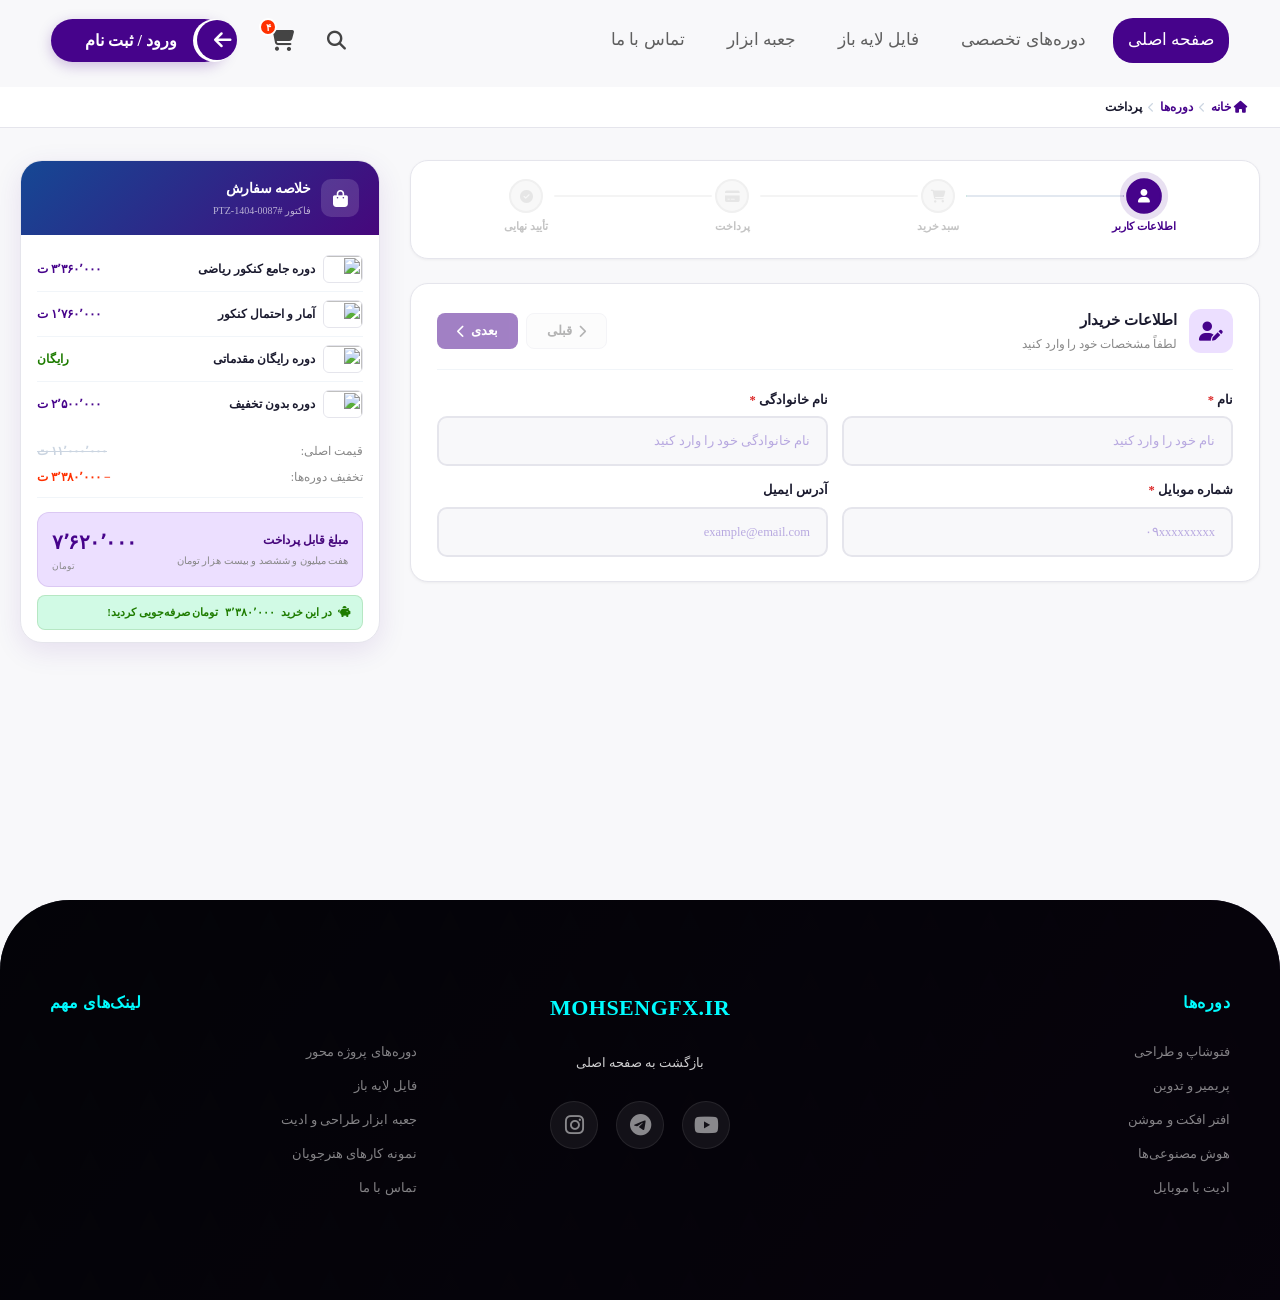
==== commit 2b264920: "v-0.2.1.1" ====
--- a/f.html
+++ b/f.html
@@ -11,8 +11,3277 @@
     <link rel="preconnect" href="https://fonts.gstatic.com" crossorigin>
     <link href="https://fonts.googleapis.com/css2?family=Vazirmatn:wght@100;300;400;500;600;700;800;900&display=swap"
         rel="stylesheet" />
-<link rel="stylesheet" href="./css/main.css">
-
+
+    <style>
+        /* ============================================================
+           FONT — YekanBakhFa (تمام وزن‌ها)
+           ============================================================ */
+        @font-face {
+            font-family: 'YekanBakhFa';
+            src: url('./fonts/YekanBakhFa-Thin.ttf') format('truetype');
+            font-weight: 100;
+            font-style: normal;
+            font-display: swap;
+        }
+
+        @font-face {
+            font-family: 'YekanBakhFa';
+            src: url('./fonts/YekanBakhFa-Light.ttf') format('truetype');
+            font-weight: 300;
+            font-style: normal;
+            font-display: swap;
+        }
+
+        @font-face {
+            font-family: 'YekanBakhFa';
+            src: url('./fonts/YekanBakhFa-Regular.ttf') format('truetype');
+            font-weight: 400;
+            font-style: normal;
+            font-display: swap;
+        }
+
+        @font-face {
+            font-family: 'YekanBakhFa';
+            src: url('./fonts/yekan bakh 05 medium.ttf') format('truetype');
+            font-weight: 500;
+            font-style: normal;
+            font-display: swap;
+        }
+
+        @font-face {
+            font-family: 'YekanBakhFa';
+            src: url('./fonts/YekanBakhFa-SemiBold.ttf') format('truetype');
+            font-weight: 600;
+            font-style: normal;
+            font-display: swap;
+        }
+
+        @font-face {
+            font-family: 'YekanBakhFa';
+            src: url('./fonts/YekanBakhFa-Bold.ttf') format('truetype');
+            font-weight: 700;
+            font-style: normal;
+            font-display: swap;
+        }
+
+        @font-face {
+            font-family: 'YekanBakhFa';
+            src: url('./fonts/YekanBakhFa-ExtraBold.ttf') format('truetype');
+            font-weight: 800;
+            font-style: normal;
+            font-display: swap;
+        }
+
+        @font-face {
+            font-family: 'YekanBakhFa';
+            src: url('./fonts/YekanBakhFa-Black.ttf') format('truetype');
+            font-weight: 900;
+            font-style: normal;
+            font-display: swap;
+        }
+
+        /* ============================================================
+           ROOT VARIABLES — Design System
+           ============================================================ */
+        :root {
+            --purple: #46038b;
+            --navy: #154894;
+            --violet: #46077c;
+            --blue: #3c65ff;
+            --indigo: #6366f1;
+            --red: #ff3000;
+            --cyan: #00fcff;
+            --lavender: #ecdfff;
+            --green: #1e7c00;
+            --green-light: #d1fae5;
+            --white: #ffffff;
+            --bg: #f8f8fa;
+            --surface: #ffffff;
+            --border: #e5e5ec;
+            --border-light: #f1f5f9;
+            --text: #1a1a2e;
+            --text-mid: #444;
+            --text-mute: #888;
+            --danger: #dc2626;
+            --danger-light: #fee2e2;
+            --amber: #f59e0b;
+            --radius-sm: 8px;
+            --radius: 13px;
+            --radius-lg: 18px;
+            --radius-xl: 22px;
+            --shadow-sm: 0 1px 3px rgba(0, 0, 0, .05);
+            --shadow: 0 4px 16px rgba(70, 3, 139, .07);
+            --shadow-md: 0 8px 28px rgba(70, 3, 139, .10);
+            --shadow-lg: 0 16px 48px rgba(0, 0, 0, .12);
+            --transition: .3s ease-in-out;
+            --transition-slow: .4s cubic-bezier(.4, 0, .2, 1);
+            --font-primary: 'YekanBakhFa';
+        }
+
+        /* ============================================================
+           RESET & BASE
+           ============================================================ */
+        *,
+        ::before,
+        ::after {
+            box-sizing: border-box;
+            margin: 0;
+            padding: 0;
+        }
+
+        html {
+            scroll-behavior: smooth;
+            -webkit-font-smoothing: antialiased;
+        }
+
+        body {
+            font-family: var(--font-primary);
+            background: var(--bg);
+            color: var(--text);
+            direction: rtl;
+            line-height: 1.7;
+            min-height: 100vh;
+            overflow-x: hidden;
+            display: flex;
+            flex-direction: column;
+        }
+
+        .page-wrap {
+            flex: 1 0 auto;
+            display: flex;
+            flex-direction: column;
+            min-height: 100vh;
+        }
+
+        ::-webkit-scrollbar {
+            width: 6px;
+        }
+
+        ::-webkit-scrollbar-track {
+            background: #f1f1f1;
+        }
+
+        ::-webkit-scrollbar-thumb {
+            background: var(--purple);
+            border-radius: 10px;
+        }
+
+        /* ============================================================
+           HEADER
+           ============================================================ */
+        .navbar {
+            width: min(1400px, 92%);
+            margin: 18px auto 0;
+            display: flex;
+            justify-content: space-between;
+            align-items: center;
+            flex-wrap: wrap;
+            gap: 10px;
+        }
+
+        .nav-menu {
+            list-style: none;
+            display: flex;
+            gap: 12px;
+            flex-wrap: wrap;
+        }
+
+        .nav-menu a {
+            text-decoration: none;
+            color: #5f5f5f;
+            padding: 8px 15px;
+            border-radius: 20px;
+            transition: 0.3s;
+            font-size: 17px;
+            display: inline-flex;
+            align-items: center;
+            white-space: nowrap;
+            font-weight: 500;
+            cursor: pointer;
+            font-family: var(--font-primary);
+        }
+
+        .nav-menu a.active {
+            background: var(--purple);
+            color: #fff;
+        }
+
+        .nav-menu a:not(.active):hover {
+            color: var(--purple);
+            background: var(--lavender);
+        }
+
+        .header-left {
+            display: flex;
+            align-items: center;
+            gap: 15px;
+            flex-wrap: wrap;
+        }
+
+        .login-box {
+            width: 175px;
+            height: 43px;
+            background: var(--purple);
+            border-radius: 30px;
+            display: flex;
+            align-items: center;
+            justify-content: center;
+            gap: 12px;
+            color: #fff;
+            font-size: 16px;
+            font-weight: 700;
+            position: relative;
+            cursor: pointer;
+            transition: all var(--transition);
+            box-shadow: 0 4px 14px rgba(70, 3, 139, .25);
+            border: none;
+            font-family: var(--font-primary);
+        }
+
+        .login-box:hover {
+            transform: translateY(-2px);
+            box-shadow: 0 6px 24px rgba(70, 3, 139, .35);
+        }
+
+        .login-box span {
+            margin-right: 15px;
+        }
+
+        .arrow-circle {
+            width: 43px;
+            height: 43px;
+            background: #fff;
+            border-radius: 50%;
+            display: flex;
+            align-items: center;
+            justify-content: center;
+            color: var(--purple);
+            position: absolute;
+            right: -10px;
+        }
+
+        .arrow-circle .circle {
+            background-color: var(--purple);
+            width: 40px;
+            height: 40px;
+            border-radius: 50%;
+            transform: translateX(2px);
+            display: flex;
+            justify-content: center;
+            align-items: center;
+        }
+
+        .arrow-circle .circle i {
+            font-size: 20px;
+            color: #fff;
+            transform: translateX(6px);
+        }
+
+        .cart-box {
+            width: 40px;
+            height: 40px;
+            display: flex;
+            align-items: center;
+            justify-content: center;
+            cursor: pointer;
+            margin-left: 20px;
+            color: var(--text-mid);
+            font-size: 22px;
+            transition: all var(--transition);
+            border-radius: 50%;
+            position: relative;
+            background: none;
+            border: none;
+        }
+
+        .cart-box:hover {
+            color: var(--purple);
+            background: var(--lavender);
+        }
+
+        .cart-box .badge {
+            position: absolute;
+            top: -2px;
+            left: -2px;
+            width: 18px;
+            height: 18px;
+            border-radius: 50%;
+            background: var(--red);
+            color: #fff;
+            font-size: 9.5px;
+            font-weight: 800;
+            display: flex;
+            align-items: center;
+            justify-content: center;
+            border: 2px solid #fff;
+            font-family: var(--font-primary);
+        }
+
+        .search-container {
+            display: flex;
+            align-items: center;
+            justify-content: flex-end;
+            gap: 8px;
+            position: relative;
+            flex-direction: row-reverse;
+        }
+
+        .search-icon {
+            cursor: pointer;
+            width: 40px;
+            height: 40px;
+            display: flex;
+            align-items: center;
+            justify-content: center;
+            background: transparent;
+            border-radius: 50%;
+            transition: all 0.3s ease;
+            flex-shrink: 0;
+            z-index: 2;
+            color: var(--text-mid);
+            font-size: 19px;
+            border: none;
+        }
+
+        .search-icon:hover {
+            background: var(--lavender);
+            color: var(--purple);
+        }
+
+        .search-input-wrapper {
+            position: relative;
+            display: flex;
+            align-items: center;
+        }
+
+        .search-input {
+            width: 0;
+            opacity: 0;
+            border: none;
+            outline: none;
+            padding: 12px 40px 12px 15px;
+            background: #ffffff;
+            font-size: 14px;
+            color: #2c2c2c;
+            transition: all 0.4s cubic-bezier(0.4, 0, 0.2, 1);
+            border-radius: 30px;
+            border: 2px solid #e8e0ff;
+            box-shadow: 0 2px 10px rgba(70, 3, 139, 0.08);
+            direction: rtl;
+            font-family: var(--font-primary);
+        }
+
+        .search-input.active {
+            width: 280px;
+            opacity: 1;
+            border-color: var(--purple);
+            box-shadow: 0 4px 20px rgba(70, 3, 139, 0.15);
+        }
+
+        .search-input:focus {
+            border-color: var(--purple);
+            box-shadow: 0 4px 25px rgba(70, 3, 139, 0.2);
+        }
+
+        .search-input::placeholder {
+            color: #b8a9e0;
+            font-weight: 400;
+            font-size: 13px;
+        }
+
+        .search-close {
+            position: absolute;
+            left: 12px;
+            top: 50%;
+            transform: translateY(-50%);
+            width: 24px;
+            height: 24px;
+            border-radius: 50%;
+            background: #f0eaff;
+            border: none;
+            cursor: pointer;
+            display: flex;
+            align-items: center;
+            justify-content: center;
+            font-size: 14px;
+            color: var(--purple);
+            transition: all 0.3s ease;
+            opacity: 0;
+            visibility: hidden;
+            z-index: 3;
+        }
+
+        .search-close:hover {
+            background: var(--purple);
+            color: white;
+            transform: translateY(-50%) rotate(90deg);
+        }
+
+        .search-close.show {
+            opacity: 1;
+            visibility: visible;
+        }
+
+        /* ============================================================
+           BREADCRUMB
+           ============================================================ */
+        .breadcrumb-bar {
+            background: #fff;
+            border-bottom: 1px solid var(--border);
+            padding: 10px 32px;
+            margin-top: 24px;
+        }
+
+        .breadcrumb {
+            display: flex;
+            align-items: center;
+            gap: 6px;
+            font-size: 12px;
+            color: var(--text-mute);
+            max-width: 1400px;
+            margin: 0 auto;
+            font-family: var(--font-primary);
+        }
+
+        .breadcrumb a {
+            color: var(--purple);
+            text-decoration: none;
+            font-weight: 600;
+            transition: color var(--transition);
+        }
+
+        .breadcrumb a:hover {
+            text-decoration: underline;
+            color: var(--violet);
+        }
+
+        .breadcrumb .sep {
+            color: #cbd5e1;
+            font-size: 10px;
+        }
+
+        .breadcrumb .curr {
+            color: var(--text);
+            font-weight: 700;
+        }
+
+        /* ============================================================
+           CHECKOUT LAYOUT
+           ============================================================ */
+        .checkout-wrap {
+            max-width: 1400px;
+            margin: 32px auto 40px;
+            padding: 0 20px;
+            display: grid;
+            grid-template-columns: 1fr 360px;
+            gap: 30px;
+            align-items: flex-start;
+            flex: 1 0 auto;
+            width: 100%;
+        }
+
+        .checkout-wrap.sidebar-hidden {
+            grid-template-columns: 1fr;
+            max-width: 1000px;
+        }
+
+        @media (max-width: 1024px) {
+            .checkout-wrap {
+                grid-template-columns: 1fr;
+            }
+
+            .checkout-sidebar {
+                position: static !important;
+                order: 0;
+            }
+
+            .checkout-main {
+                order: 1;
+            }
+        }
+
+        .checkout-sidebar {
+            position: sticky;
+            top: 20px;
+            transition: all 0.4s ease;
+        }
+
+        .checkout-sidebar.hidden {
+            display: none !important;
+        }
+
+        /* ============================================================
+           STEP HEADER
+           ============================================================ */
+        .step-header {
+            position: sticky;
+            top: 20px;
+            z-index: 50;
+            background: #fff;
+            border-radius: var(--radius-lg);
+            border: 1px solid var(--border);
+            box-shadow: var(--shadow-sm);
+            padding: 12px 16px;
+            margin-bottom: 24px;
+            transition: box-shadow 0.3s ease;
+            width: 100%;
+            overflow: hidden;
+        }
+
+        .step-header:hover {
+            box-shadow: var(--shadow);
+        }
+
+        .step-header-inner {
+            display: flex;
+            justify-content: space-between;
+            align-items: center;
+            gap: 8px;
+            max-width: 100%;
+            position: relative;
+        }
+
+        .cstep {
+            flex: 1;
+            display: flex;
+            flex-direction: column;
+            align-items: center;
+            gap: 4px;
+            cursor: pointer;
+            position: relative;
+            padding: 6px 0 10px;
+            transition: all 0.3s ease-in-out;
+            border-radius: 8px;
+            user-select: none;
+        }
+
+        .cstep:hover:not(.disabled) {
+            background: var(--lavender);
+        }
+
+        .cstep.disabled {
+            cursor: not-allowed;
+            opacity: 0.5;
+        }
+
+        .cstep.disabled:hover {
+            background: none;
+        }
+
+        .cstep-circle {
+            width: 34px;
+            height: 34px;
+            border-radius: 50%;
+            border: 2.5px solid #ddd;
+            background: #f8f8f8;
+            display: flex;
+            align-items: center;
+            justify-content: center;
+            font-size: 13px;
+            font-weight: 800;
+            color: #ccc;
+            transition: all 0.3s ease-in-out;
+            font-family: var(--font-primary);
+            position: relative;
+            z-index: 1;
+        }
+
+        .cstep.active .cstep-circle {
+            background: var(--purple);
+            border-color: var(--purple);
+            color: #fff;
+            box-shadow: 0 0 0 6px rgba(70, 3, 139, 0.12);
+            transform: scale(1.05);
+        }
+
+        .cstep.done .cstep-circle {
+            background: var(--green);
+            border-color: var(--green);
+            color: #fff;
+            transform: scale(1);
+        }
+
+        .cstep.disabled .cstep-circle {
+            background: #f0f0f0;
+            border-color: #e0e0e0;
+            color: #ccc;
+        }
+
+        .cstep-label {
+            font-size: 11px;
+            font-weight: 600;
+            color: var(--text-mute);
+            text-align: center;
+            white-space: nowrap;
+            font-family: var(--font-primary);
+            transition: color 0.3s ease-in-out;
+        }
+
+        .cstep.active .cstep-label {
+            color: var(--purple);
+            font-weight: 700;
+        }
+
+        .cstep.done .cstep-label {
+            color: var(--green);
+            font-weight: 700;
+        }
+
+        .cstep:not(:last-child)::after {
+            content: '';
+            position: absolute;
+            top: 22px;
+            right: calc(50% + 20px);
+            width: calc(100% - 40px);
+            height: 2px;
+            background: #e2e8f0;
+            z-index: 0;
+            transition: background 0.4s ease;
+            border-radius: 2px;
+            overflow: hidden;
+        }
+
+        .cstep.disabled:not(:last-child)::after {
+            background: #e8e8e8;
+        }
+
+        /* نوار پرشونده نرم (سبز → بنفش) با transition طولانی‌تر */
+        .cstep:not(:last-child)::before {
+            content: '';
+            position: absolute;
+            top: 22px;
+            right: calc(50% + 20px);
+            width: 0%;
+            height: 2px;
+            background: linear-gradient(90deg, #6fe3a4, var(--purple));
+            border-radius: 2px;
+            z-index: 0;
+            transition: width 0.8s cubic-bezier(0.4, 0, 0.2, 1), background 0.8s ease;
+            will-change: width;
+        }
+
+        .cstep.active:not(:last-child)::before {
+            width: calc(100% - 40px);
+            background: linear-gradient(90deg, #6fe3a4, var(--purple));
+        }
+
+        .cstep.done:not(:last-child)::before {
+            width: calc(100% - 40px);
+            background: linear-gradient(90deg, #6fe3a4, #34c98f);
+        }
+
+        /* ============================================================
+           STEP PANELS
+           ============================================================ */
+        .step-panel {
+            display: none;
+            animation: fadeSlide 0.35s ease;
+        }
+
+        .step-panel.active {
+            display: block;
+        }
+
+        @keyframes fadeSlide {
+            from {
+                opacity: 0;
+                transform: translateY(12px);
+            }
+
+            to {
+                opacity: 1;
+                transform: translateY(0);
+            }
+        }
+
+        /* ============================================================
+           SECTION CARD
+           ============================================================ */
+        .sec-card {
+            background: #fff;
+            border: 1px solid var(--border);
+            border-radius: var(--radius-lg);
+            padding: 24px 26px;
+            margin-bottom: 18px;
+            box-shadow: var(--shadow-sm);
+            transition: box-shadow var(--transition-slow);
+        }
+
+        .sec-card:hover {
+            box-shadow: var(--shadow);
+        }
+
+        .sec-head {
+            display: flex;
+            justify-content: space-between;
+            align-items: center;
+            gap: 12px;
+            margin-bottom: 20px;
+            padding-bottom: 14px;
+            border-bottom: 1px solid var(--border-light);
+        }
+
+        .sec-ico {
+            width: 44px;
+            height: 44px;
+            border-radius: 12px;
+            background: var(--lavender);
+            display: flex;
+            align-items: center;
+            justify-content: center;
+            font-size: 19px;
+            flex-shrink: 0;
+            color: var(--purple);
+        }
+
+        .sec-title {
+            font-size: 15px;
+            font-weight: 800;
+            color: var(--text);
+            font-family: var(--font-primary);
+        }
+
+        .sec-sub {
+            font-size: 11.5px;
+            color: var(--text-mute);
+            margin-top: 2px;
+            font-family: var(--font-primary);
+        }
+
+        .sec-head-left {
+            display: flex;
+            align-items: center;
+            gap: 12px;
+        }
+
+        .sec-head-actions {
+            display: flex;
+            gap: 8px;
+            flex-wrap: wrap;
+        }
+
+        /* ============================================================
+           FORM
+           ============================================================ */
+        .form-grid {
+            display: grid;
+            grid-template-columns: 1fr 1fr;
+            gap: 14px;
+        }
+
+        @media (max-width: 768px) {
+            .form-grid {
+                grid-template-columns: 1fr;
+            }
+        }
+
+        .form-group {
+            display: flex;
+            flex-direction: column;
+            gap: 5px;
+        }
+
+        .form-label {
+            font-size: 12.5px;
+            font-weight: 700;
+            color: var(--text);
+            font-family: var(--font-primary);
+        }
+
+        .form-label .req {
+            color: var(--danger);
+        }
+
+        .form-input {
+            width: 100%;
+            border: 2px solid var(--border);
+            border-radius: 10px;
+            padding: 12px 16px;
+            font-size: 13.5px;
+            font-family: var(--font-primary);
+            outline: none;
+            background: var(--bg);
+            direction: rtl;
+            color: var(--text);
+            transition: all var(--transition);
+            min-height: 50px;
+        }
+
+        .form-input:focus {
+            border-color: var(--purple);
+            background: #fff;
+            box-shadow: 0 0 0 3px rgba(70, 3, 139, 0.07);
+        }
+
+        .form-input.invalid {
+            border-color: var(--danger);
+            box-shadow: 0 0 0 3px rgba(220, 38, 38, 0.06);
+        }
+
+        .form-input.valid {
+            border-color: var(--green);
+        }
+
+        .form-input:disabled {
+            opacity: 0.6;
+            cursor: not-allowed;
+        }
+
+        .form-input::placeholder {
+            color: #b8a9e0;
+            font-weight: 400;
+            font-size: 12.5px;
+            opacity: 1;
+        }
+
+        .field-err {
+            font-size: 11px;
+            color: var(--danger);
+            display: none;
+            align-items: center;
+            gap: 4px;
+            margin-top: 2px;
+            font-family: var(--font-primary);
+        }
+
+        .field-err.show {
+            display: flex;
+        }
+
+        .form-input.shake {
+            animation: shake .5s ease;
+            border-color: var(--danger) !important;
+        }
+
+        @keyframes shake {
+
+            0%,
+            100% {
+                transform: translateX(0);
+            }
+
+            20% {
+                transform: translateX(-7px);
+            }
+
+            40% {
+                transform: translateX(7px);
+            }
+
+            60% {
+                transform: translateX(-4px);
+            }
+
+            80% {
+                transform: translateX(4px);
+            }
+        }
+
+        /* ============================================================
+           BUTTONS
+           ============================================================ */
+        .step-next-btn,
+        .step-prev-btn {
+            background: var(--purple);
+            color: #fff;
+            border: none;
+            border-radius: 8px;
+            padding: 9px 20px;
+            font-weight: 700;
+            font-size: 13px;
+            font-family: var(--font-primary);
+            cursor: pointer;
+            display: inline-flex;
+            align-items: center;
+            gap: 6px;
+            transition: all 0.2s ease;
+            box-shadow: 0 2px 8px rgba(70, 3, 139, 0.15);
+        }
+
+        .step-next-btn:hover:not(:disabled),
+        .step-prev-btn:hover {
+            transform: translateY(-1px);
+            box-shadow: 0 4px 16px rgba(70, 3, 139, 0.25);
+        }
+
+        .step-next-btn:disabled {
+            opacity: 0.5;
+            cursor: not-allowed;
+            transform: none !important;
+            box-shadow: none !important;
+        }
+
+        .step-prev-btn {
+            background: var(--bg);
+            color: var(--text-mid);
+            box-shadow: none;
+            border: 1.5px solid var(--border);
+        }
+
+        .step-prev-btn:hover {
+            background: #e8e8e8;
+            box-shadow: none;
+        }
+
+        .add-sample-btn {
+            background: var(--green);
+            color: #fff;
+            border: none;
+            border-radius: 6px;
+            padding: 7px 14px;
+            font-weight: 700;
+            font-size: 12.5px;
+            font-family: var(--font-primary);
+            cursor: pointer;
+            display: inline-flex;
+            align-items: center;
+            gap: 5px;
+            transition: all 0.2s ease;
+        }
+
+        .add-sample-btn:hover {
+            transform: translateY(-1px);
+            box-shadow: 0 4px 12px rgba(30, 124, 0, 0.25);
+        }
+
+        .os-pay-btn {
+            background: linear-gradient(135deg, var(--green), #16963a);
+            color: #fff;
+            border: none;
+            border-radius: 10px;
+            padding: 14px 28px;
+            font-size: 15px;
+            font-weight: 800;
+            font-family: var(--font-primary);
+            cursor: pointer;
+            display: inline-flex;
+            align-items: center;
+            justify-content: center;
+            gap: 8px;
+            box-shadow: 0 4px 16px rgba(30, 124, 0, 0.3);
+            transition: all 0.2s ease;
+        }
+
+        .os-pay-btn:hover {
+            transform: translateY(-2px);
+            box-shadow: 0 8px 28px rgba(30, 124, 0, 0.4);
+        }
+
+        .invoice-final-pay-row {
+            margin-top: 18px;
+            display: flex;
+            justify-content: flex-end;
+        }
+
+        .invoice-final-pay-btn {
+            width: 100%;
+            padding: 18px 28px;
+            font-size: 16.5px;
+            border-radius: 14px;
+            box-shadow: 0 8px 24px rgba(30, 124, 0, .35);
+        }
+
+        @media (max-width: 640px) {
+            .invoice-final-pay-row {
+                position: sticky;
+                bottom: 0;
+                z-index: 5;
+                background: #fff;
+                padding: 10px 0 4px;
+                margin-top: 10px;
+            }
+        }
+
+        /* ============================================================
+           INVOICE TABLE
+           ============================================================ */
+        .table-contain {
+            overflow: hidden;
+            border-radius: var(--radius);
+            transition: 0.3s;
+            border: 1px solid var(--border-light);
+        }
+
+        .table-contain:hover {
+            box-shadow: 0px 5px 10px rgba(128, 128, 128, 0.08);
+            transform: translateY(-2px);
+        }
+
+        .inv-table {
+            width: 100%;
+            border-collapse: collapse;
+            font-size: 12.5px;
+            table-layout: fixed;
+            min-width: 600px;
+            font-family: var(--font-primary);
+        }
+
+        .inv-table th,
+        .inv-table td {
+            text-align: center;
+            padding: 10px 8px;
+            font-size: 12.5px;
+            vertical-align: middle;
+            word-break: break-word;
+            font-family: var(--font-primary);
+        }
+
+        .inv-table thead tr {
+            background: var(--bg);
+        }
+
+        .inv-table th {
+            font-weight: 700;
+            color: var(--text-mute);
+            border-bottom: 2px solid var(--border);
+            font-size: 12px;
+        }
+
+        .inv-table tbody tr {
+            border-bottom: 1px solid var(--border-light);
+            transition: background var(--transition);
+        }
+
+        .inv-table tbody tr:hover {
+            background: #faf9ff;
+        }
+
+        .course-img {
+            width: 48px;
+            height: 34px;
+            border-radius: 6px;
+            object-fit: cover;
+            flex-shrink: 0;
+        }
+
+        .course-name {
+            font-weight: 700;
+            font-size: 12.5px;
+            font-family: var(--font-primary);
+        }
+
+        .course-meta {
+            font-size: 10.5px;
+            color: var(--text-mute);
+            font-family: var(--font-primary);
+        }
+
+        .price-orig-sm {
+            text-decoration: line-through;
+            color: #b0b0b0;
+            font-size: 10.5px;
+            font-family: var(--font-primary);
+        }
+
+        .price-final-sm {
+            font-weight: 900;
+            font-size: 13px;
+            color: var(--purple);
+            font-family: var(--font-primary);
+        }
+
+        .price-final-sm.free {
+            color: var(--green);
+        }
+
+        .discount-badge {
+            display: inline-block;
+            background: var(--green-light);
+            color: var(--green);
+            font-size: 12px;
+            font-weight: 700;
+            padding: 2px 12px;
+            border-radius: 12px;
+            font-family: var(--font-primary);
+        }
+
+        .discount-badge.zero {
+            background: var(--bg);
+            color: var(--text-mute);
+        }
+
+        .discount-badge.full {
+            background: var(--lavender);
+            color: var(--purple);
+        }
+
+        .remove-item-btn {
+            background: transparent;
+            border: none;
+            color: var(--text-mute);
+            font-size: 14px;
+            cursor: pointer;
+            transition: all 0.2s ease;
+            padding: 4px 6px;
+            border-radius: 4px;
+        }
+
+        .remove-item-btn:hover {
+            color: var(--danger);
+            background: var(--danger-light);
+        }
+
+        /* ============================================================
+           PAYMENT METHOD TABS & SELECTION
+           ============================================================ */
+        .method-tabs {
+            display: flex;
+            border-bottom: 2px solid var(--border);
+            margin-bottom: 20px;
+            gap: 0;
+            flex-wrap: wrap;
+        }
+
+        .tab-btn {
+            padding: 10px 20px;
+            font-weight: 600;
+            font-size: 13.5px;
+            cursor: pointer;
+            border: none;
+            background: none;
+            color: var(--text-mute);
+            font-family: var(--font-primary);
+            border-bottom: 3px solid transparent;
+            transition: all var(--transition);
+            position: relative;
+            bottom: -2px;
+            display: flex;
+            align-items: center;
+            gap: 7px;
+        }
+
+        .tab-btn.active {
+            color: var(--purple);
+            border-bottom-color: var(--purple);
+        }
+
+        .tab-btn:hover:not(.active) {
+            color: var(--text);
+        }
+
+        .panel {
+            display: none;
+        }
+
+        .panel.active {
+            display: block;
+        }
+
+        /* ============================================================
+           GATEWAY GRID
+           ============================================================ */
+        .gateway-grid {
+            display: grid;
+            grid-template-columns: 1fr 1fr;
+            gap: 14px;
+        }
+
+        .gw-opt {
+            border: 2px solid var(--border);
+            border-radius: var(--radius);
+            padding: 16px 14px;
+            cursor: pointer;
+            display: flex;
+            align-items: center;
+            gap: 12px;
+            position: relative;
+            transition: all var(--transition);
+            user-select: none;
+            background: #fff;
+        }
+
+        .gw-opt:hover {
+            border-color: var(--purple);
+            background: #faf5ff;
+            transform: translateY(-2px);
+            box-shadow: var(--shadow);
+        }
+
+        .gw-opt.chosen {
+            border-color: var(--purple);
+            background: #f5f0ff;
+            box-shadow: 0 0 0 4px rgba(70, 3, 139, 0.08);
+        }
+
+        .gw-opt input[type="radio"] {
+            accent-color: var(--purple);
+            width: 17px;
+            height: 17px;
+            flex-shrink: 0;
+            cursor: pointer;
+            margin: 0;
+        }
+
+        .gw-logo {
+            width: 48px;
+            height: 34px;
+            border-radius: 8px;
+            display: flex;
+            align-items: center;
+            justify-content: center;
+            font-size: 19px;
+            flex-shrink: 0;
+        }
+
+        .gw-zp {
+            background: #eef2ff;
+            color: #4f46e5;
+        }
+
+        .gw-wl {
+            background: #fdf4ff;
+            color: #a21caf;
+        }
+
+        .gw-name {
+            font-size: 13px;
+            font-weight: 700;
+            color: var(--text);
+            font-family: var(--font-primary);
+        }
+
+        .gw-desc {
+            font-size: 10.5px;
+            color: var(--text-mute);
+            margin-top: 1px;
+            font-family: var(--font-primary);
+        }
+
+        /* ============================================================
+           OFFLINE TRANSFER
+           ============================================================ */
+        .bank-info-box {
+            background: #f9f8ff;
+            border: 1px solid #dcd4fe;
+            border-radius: 12px;
+            padding: 16px;
+            margin-bottom: 14px;
+        }
+
+        .bank-row {
+            display: flex;
+            justify-content: space-between;
+            align-items: center;
+            flex-wrap: wrap;
+            gap: 6px;
+            padding: 8px 0;
+            border-bottom: 1px dashed #e0e0e0;
+            font-size: 13px;
+            font-family: var(--font-primary);
+        }
+
+        .bank-row:last-child {
+            border-bottom: none;
+        }
+
+        .bank-val {
+            direction: ltr;
+            display: inline-block;
+            font-weight: 600;
+            letter-spacing: 0.04em;
+            font-family: var(--font-primary);
+        }
+
+        .copy-btn {
+            color: var(--purple);
+            font-weight: 600;
+            cursor: pointer;
+            background: none;
+            border: none;
+            font-family: var(--font-primary);
+            font-size: 12px;
+            padding: 3px 9px;
+            border-radius: 6px;
+            transition: background var(--transition);
+        }
+
+        .copy-btn:hover {
+            background: var(--lavender);
+        }
+
+        /* ============================================================
+           DATE & TIME PICKERS — با طراحی جدید
+           ============================================================ */
+        .date-picker-wrapper,
+        .time-picker-wrapper {
+            position: relative;
+            width: 100%;
+        }
+
+        .date-picker-wrapper .form-input,
+        .time-picker-wrapper .form-input {
+            padding: 12px 54px 12px 16px;
+            width: 100%;
+            cursor: pointer;
+            background: var(--bg);
+            transition: all 0.25s ease;
+            direction: ltr;
+            text-align: center;
+            font-feature-settings: "tnum";
+            letter-spacing: 0.04em;
+            font-family: var(--font-primary);
+            min-height: 50px;
+            border-radius: 12px;
+            border: 2px solid var(--border);
+            font-size: 14px;
+        }
+
+        .date-picker-wrapper .form-input:hover,
+        .time-picker-wrapper .form-input:hover {
+            border-color: #c7d2fe;
+            background: #f6f8ff;
+        }
+
+        .date-picker-wrapper .form-input:focus,
+        .time-picker-wrapper .form-input:focus {
+            background: #fff;
+            border-color: var(--purple);
+            box-shadow: 0 0 0 4px rgba(70, 3, 139, 0.08);
+        }
+
+        .date-picker-wrapper .form-input::placeholder,
+        .time-picker-wrapper .form-input::placeholder {
+            color: #b8a9e0;
+            font-weight: 400;
+            font-size: 12.5px;
+            letter-spacing: 0.04em;
+            font-family: var(--font-primary);
+            opacity: 1;
+        }
+
+        .date-picker-icon,
+        .time-picker-icon {
+            position: absolute;
+            left: 14px;
+            top: 50%;
+            transform: translateY(-50%);
+            color: var(--purple);
+            font-size: 16px;
+            pointer-events: auto;
+            cursor: pointer;
+            opacity: 0.65;
+            transition: all 0.3s ease;
+            background: rgba(70, 3, 139, 0.05);
+            border: none;
+            width: 34px;
+            height: 34px;
+            border-radius: 8px;
+            display: flex;
+            align-items: center;
+            justify-content: center;
+        }
+
+        .date-picker-icon:hover,
+        .time-picker-icon:hover {
+            opacity: 1;
+            background: var(--lavender);
+            color: var(--violet);
+        }
+
+        .date-picker-wrapper .form-input:focus+.date-picker-icon,
+        .date-picker-wrapper .form-input.valid+.date-picker-icon,
+        .time-picker-wrapper .form-input:focus+.time-picker-icon,
+        .time-picker-wrapper .form-input.valid+.time-picker-icon {
+            opacity: 1;
+            background: var(--lavender);
+            color: var(--violet);
+            transform: translateY(-50%) scale(1.05);
+        }
+
+        .date-picker-wrapper .form-input.invalid,
+        .time-picker-wrapper .form-input.invalid {
+            border-color: var(--danger);
+            box-shadow: 0 0 0 4px rgba(220, 38, 38, 0.06);
+        }
+
+        .date-picker-wrapper .form-input.invalid+.date-picker-icon,
+        .time-picker-wrapper .form-input.invalid+.time-picker-icon {
+            color: var(--danger);
+            opacity: 0.8;
+            background: var(--danger-light);
+        }
+
+        /* ---- TIME PICKER CUSTOM (Dropdown جدید) ---- */
+        .time-custom-container {
+            position: absolute;
+            bottom: calc(100% + 8px);
+            right: 0;
+            left: 0;
+            background: #fff;
+            border: 2px solid var(--border);
+            border-radius: 16px;
+            box-shadow: 0 12px 40px rgba(0, 0, 0, .18);
+            padding: 12px 16px;
+            z-index: 9999;
+            display: none;
+            animation: dropdownFade 0.2s ease;
+            min-width: 280px;
+            direction: ltr;
+        }
+
+        .time-custom-container.open {
+            display: block;
+        }
+
+        @keyframes dropdownFade {
+            from {
+                opacity: 0;
+                transform: translateY(12px) scale(0.96);
+            }
+
+            to {
+                opacity: 1;
+                transform: translateY(0) scale(1);
+            }
+        }
+
+        .time-custom-row {
+            display: flex;
+            align-items: center;
+            gap: 8px;
+            justify-content: space-between;
+            flex-wrap: wrap;
+        }
+
+        .time-custom-dropdowns {
+            display: flex;
+            gap: 8px;
+            flex: 1;
+        }
+
+        .time-custom-dropdown {
+            flex: 1;
+            position: relative;
+            min-width: 70px;
+        }
+
+        .time-custom-dropdown select {
+            width: 100%;
+            padding: 8px 6px;
+            border: 2px solid var(--border);
+            border-radius: 10px;
+            font-family: var(--font-primary);
+            font-size: 18px;
+            font-weight: 700;
+            text-align: center;
+            background: var(--bg);
+            color: var(--text);
+            outline: none;
+            cursor: pointer;
+            transition: border-color 0.2s, box-shadow 0.2s;
+            appearance: auto;
+            direction: ltr;
+            letter-spacing: 0.04em;
+            min-height: 44px;
+        }
+
+        .time-custom-dropdown select:focus {
+            border-color: var(--purple);
+            box-shadow: 0 0 0 3px rgba(70, 3, 139, 0.08);
+        }
+
+        .time-custom-dropdown select:hover {
+            border-color: #c7d2fe;
+        }
+
+        .time-custom-dropdown select option {
+            font-family: var(--font-primary);
+            font-size: 16px;
+            padding: 4px 8px;
+        }
+
+        .time-custom-label {
+            font-size: 10px;
+            font-weight: 700;
+            color: var(--text-mute);
+            text-align: center;
+            margin-top: 2px;
+            font-family: var(--font-primary);
+            letter-spacing: 0.02em;
+        }
+
+        .time-custom-now-btn {
+            flex-shrink: 0;
+            background: var(--bg);
+            color: var(--purple);
+            border: 2px solid var(--border);
+            border-radius: 12px;
+            padding: 9px 14px;
+            font-size: 13px;
+            font-weight: 700;
+            font-family: var(--font-primary);
+            cursor: pointer;
+            transition: all 0.2s ease;
+            display: flex;
+            align-items: center;
+            gap: 6px;
+            min-height: 44px;
+            white-space: nowrap;
+        }
+
+        .time-custom-now-btn:hover {
+            background: var(--lavender);
+            border-color: var(--purple);
+        }
+
+        .time-custom-confirm-btn {
+            flex-shrink: 0;
+            background: linear-gradient(135deg, var(--green), #16963a);
+            color: #fff;
+            border: none;
+            border-radius: 12px;
+            padding: 10px 18px;
+            font-size: 16px;
+            font-weight: 800;
+            font-family: var(--font-primary);
+            cursor: pointer;
+            transition: all 0.2s ease;
+            box-shadow: 0 2px 12px rgba(30, 124, 0, 0.25);
+            display: flex;
+            align-items: center;
+            gap: 6px;
+            min-height: 44px;
+            min-width: 72px;
+            justify-content: center;
+            white-space: nowrap;
+        }
+
+        .time-custom-confirm-btn:hover {
+            transform: translateY(-2px);
+            box-shadow: 0 6px 20px rgba(30, 124, 0, 0.35);
+        }
+
+        .time-custom-confirm-btn:active {
+            transform: scale(0.96);
+        }
+
+        .time-custom-confirm-btn i {
+            font-size: 18px;
+        }
+
+        @media (max-width: 480px) {
+            .time-custom-container {
+                min-width: auto;
+                padding: 10px 12px;
+            }
+
+            .time-custom-dropdown select {
+                font-size: 15px;
+                padding: 6px 4px;
+                min-height: 38px;
+            }
+
+            .time-custom-confirm-btn,
+            .time-custom-now-btn {
+                font-size: 12.5px;
+                padding: 8px 10px;
+                min-height: 38px;
+                min-width: 0;
+            }
+
+            .time-custom-dropdowns {
+                gap: 4px;
+            }
+        }
+
+        /* ---- DATE PICKER CUSTOM (تقویم جلالی بدون کتابخانه) ---- */
+        .date-custom-container {
+            position: absolute;
+            bottom: calc(100% + 8px);
+            right: 0;
+            left: 0;
+            background: #fff;
+            border: 2px solid var(--border);
+            border-radius: 16px;
+            box-shadow: 0 12px 40px rgba(0, 0, 0, .18);
+            padding: 14px 14px 12px;
+            z-index: 9999;
+            display: none;
+            animation: dropdownFade 0.2s ease;
+            min-width: 280px;
+        }
+
+        .date-custom-container.open {
+            display: block;
+        }
+
+        .date-custom-header {
+            display: flex;
+            align-items: center;
+            justify-content: space-between;
+            gap: 6px;
+            margin-bottom: 10px;
+        }
+
+        .date-custom-nav {
+            flex-shrink: 0;
+            width: 34px;
+            height: 34px;
+            border-radius: 10px;
+            border: 2px solid var(--border);
+            background: var(--bg);
+            color: var(--purple);
+            display: flex;
+            align-items: center;
+            justify-content: center;
+            cursor: pointer;
+            transition: all .2s ease;
+            font-size: 13px;
+        }
+
+        .date-custom-nav:hover {
+            background: var(--lavender);
+            border-color: var(--purple);
+        }
+
+        .date-custom-title {
+            flex: 1;
+            display: flex;
+            gap: 6px;
+        }
+
+        .date-custom-month-select,
+        .date-custom-year-select {
+            flex: 1;
+            padding: 8px 6px;
+            border: 2px solid var(--border);
+            border-radius: 10px;
+            font-family: var(--font-primary);
+            font-size: 14px;
+            font-weight: 700;
+            text-align: center;
+            background: var(--bg);
+            color: var(--text);
+            outline: none;
+            cursor: pointer;
+            min-height: 38px;
+            transition: border-color .2s, box-shadow .2s;
+        }
+
+        .date-custom-month-select {
+            flex: 1.5;
+        }
+
+        .date-custom-month-select:focus,
+        .date-custom-year-select:focus {
+            border-color: var(--purple);
+            box-shadow: 0 0 0 3px rgba(70, 3, 139, 0.08);
+        }
+
+        .date-custom-weekrow {
+            display: grid;
+            grid-template-columns: repeat(7, 1fr);
+            margin-bottom: 4px;
+        }
+
+        .date-custom-weekrow span {
+            text-align: center;
+            font-size: 12px;
+            font-weight: 700;
+            color: var(--text-mute);
+            padding: 4px 0;
+        }
+
+        .date-custom-grid {
+            display: grid;
+            grid-template-columns: repeat(7, 1fr);
+            gap: 3px;
+        }
+
+        .date-custom-day {
+            border: none;
+            background: transparent;
+            border-radius: 10px;
+            min-height: 36px;
+            font-family: var(--font-primary);
+            font-size: 14px;
+            font-weight: 600;
+            color: var(--text);
+            cursor: pointer;
+            transition: all .15s ease;
+        }
+
+        .date-custom-day.empty {
+            cursor: default;
+            pointer-events: none;
+        }
+
+        .date-custom-day:not(.empty):hover {
+            background: var(--lavender);
+            color: var(--purple);
+        }
+
+        .date-custom-day.is-today {
+            border: 2px solid var(--purple);
+            color: var(--purple);
+            font-weight: 800;
+        }
+
+        .date-custom-day.is-selected {
+            background: var(--purple);
+            color: #fff;
+            font-weight: 800;
+        }
+
+        .date-custom-footer {
+            display: flex;
+            justify-content: center;
+            margin-top: 10px;
+            padding-top: 10px;
+            border-top: 1px solid var(--border-light);
+        }
+
+        .date-custom-today-btn {
+            background: linear-gradient(135deg, var(--green), #16963a);
+            color: #fff;
+            border: none;
+            border-radius: 12px;
+            padding: 9px 20px;
+            font-size: 13px;
+            font-weight: 800;
+            font-family: var(--font-primary);
+            cursor: pointer;
+            transition: all .2s ease;
+            box-shadow: 0 2px 12px rgba(30, 124, 0, 0.25);
+            display: flex;
+            align-items: center;
+            gap: 6px;
+        }
+
+        .date-custom-today-btn:hover {
+            transform: translateY(-2px);
+            box-shadow: 0 6px 20px rgba(30, 124, 0, 0.35);
+        }
+
+        @media (max-width: 480px) {
+            .date-custom-container {
+                min-width: auto;
+                padding: 12px 10px;
+            }
+
+            .date-custom-day {
+                font-size: 13px;
+                min-height: 32px;
+            }
+
+            .date-custom-month-select,
+            .date-custom-year-select {
+                font-size: 12.5px;
+                padding: 6px 4px;
+                min-height: 34px;
+            }
+        }
+
+        /* ============================================================
+           COUPON
+           ============================================================ */
+        .invoice-coupon {
+            margin: 16px 0 0 0;
+            padding: 0;
+            border-top: 1px solid var(--border-light);
+            padding-top: 16px;
+        }
+
+        .coupon-label {
+            display: flex;
+            align-items: center;
+            gap: 6px;
+            font-size: 12px;
+            font-weight: 600;
+            color: var(--text-mute);
+            margin-bottom: 8px;
+            font-family: var(--font-primary);
+        }
+
+        .coupon-label i {
+            color: var(--purple);
+            font-size: 13px;
+        }
+
+        .coupon-row {
+            display: flex;
+            gap: 8px;
+        }
+
+        .coupon-input {
+            flex: 1;
+            border: 2px solid var(--border);
+            border-radius: 8px;
+            padding: 8px 14px;
+            font-size: 13px;
+            font-family: var(--font-primary);
+            outline: none;
+            background: var(--bg);
+            direction: rtl;
+            color: var(--text);
+            transition: all var(--transition);
+            min-height: 38px;
+        }
+
+        .coupon-input:focus {
+            border-color: var(--purple);
+            background: #fff;
+            box-shadow: 0 0 0 3px rgba(70, 3, 139, 0.07);
+        }
+
+        .coupon-input::placeholder {
+            color: #b8a9e0;
+            font-weight: 400;
+            font-size: 12px;
+            opacity: 1;
+        }
+
+        .coupon-input.shake {
+            animation: shake .5s ease;
+            border-color: var(--danger) !important;
+        }
+
+        .coupon-apply-btn {
+            background: var(--purple);
+            color: #fff;
+            border: none;
+            border-radius: 8px;
+            padding: 8px 16px;
+            font-size: 12px;
+            font-weight: 700;
+            font-family: var(--font-primary);
+            cursor: pointer;
+            white-space: nowrap;
+            display: flex;
+            align-items: center;
+            gap: 5px;
+            transition: all var(--transition);
+            min-height: 38px;
+        }
+
+        .coupon-apply-btn:hover {
+            background: var(--violet);
+            box-shadow: 0 4px 14px rgba(70, 3, 139, 0.25);
+        }
+
+        .coupon-apply-btn:disabled {
+            opacity: 0.6;
+            cursor: not-allowed;
+        }
+
+        .coupon-fb {
+            display: flex;
+            align-items: center;
+            gap: 8px;
+            border-radius: 8px;
+            padding: 8px 12px;
+            font-size: 12px;
+            font-weight: 600;
+            margin-top: 8px;
+            max-height: 0;
+            overflow: hidden;
+            opacity: 0;
+            transition: all var(--transition-slow);
+            font-family: var(--font-primary);
+        }
+
+        .coupon-fb.show {
+            max-height: 80px;
+            opacity: 1;
+            padding: 8px 12px;
+        }
+
+        .coupon-fb.ok {
+            background: var(--green-light);
+            border: 1px solid rgba(30, 124, 0, 0.15);
+            color: var(--green);
+        }
+
+        .coupon-fb.fail {
+            background: var(--danger-light);
+            border: 1px solid rgba(220, 38, 38, 0.15);
+            color: var(--danger);
+        }
+
+        .cancel-coupon-btn {
+            margin-right: 8px;
+            background: var(--bg);
+            border: 1px solid transparent;
+            border-radius: 5px;
+            padding: 1px 8px;
+            cursor: pointer;
+            font-size: 11px;
+            font-family: var(--font-primary);
+            color: #4b5563;
+            transition: all 0.2s ease;
+            white-space: nowrap;
+        }
+
+        .cancel-coupon-btn:hover {
+            background: var(--danger);
+            color: white;
+        }
+
+        /* ============================================================
+           TERMS
+           ============================================================ */
+        .terms-box {
+            background: #fff;
+            border: 2px solid var(--border);
+            border-radius: var(--radius);
+            padding: 15px 18px;
+            display: flex;
+            align-items: flex-start;
+            gap: 10px;
+            transition: border-color var(--transition);
+        }
+
+        .terms-box input[type="checkbox"] {
+            margin-top: 2px;
+            accent-color: var(--purple);
+            width: 16px;
+            height: 16px;
+            flex-shrink: 0;
+            cursor: pointer;
+        }
+
+        .terms-box label {
+            font-size: 12.5px;
+            color: var(--text-mid);
+            line-height: 1.8;
+            cursor: pointer;
+            font-family: var(--font-primary);
+        }
+
+        .terms-box a {
+            color: var(--purple);
+            font-weight: 700;
+            text-decoration: none;
+        }
+
+        .terms-box a:hover {
+            text-decoration: underline;
+        }
+
+        /* ============================================================
+           ORDER SIDEBAR
+           ============================================================ */
+        .order-summary {
+            background: #fff;
+            border-radius: var(--radius-xl);
+            border: 1px solid var(--border);
+            box-shadow: var(--shadow-md);
+            overflow: hidden;
+            display: flex;
+            flex-direction: column;
+            max-height: 100%;
+        }
+
+        .os-head {
+            background: linear-gradient(135deg, var(--navy) 0%, var(--violet) 100%);
+            padding: 16px 20px;
+            color: #fff;
+            display: flex;
+            align-items: center;
+            gap: 10px;
+            flex-shrink: 0;
+        }
+
+        .os-head-ico {
+            width: 38px;
+            height: 38px;
+            border-radius: 10px;
+            background: rgba(255, 255, 255, 0.14);
+            display: flex;
+            align-items: center;
+            justify-content: center;
+            font-size: 17px;
+            flex-shrink: 0;
+        }
+
+        .os-head-title {
+            font-size: 14px;
+            font-weight: 800;
+            letter-spacing: -0.2px;
+            font-family: var(--font-primary);
+        }
+
+        .os-head-sub {
+            font-size: 10px;
+            opacity: 0.65;
+            margin-top: 1px;
+            font-family: var(--font-primary);
+        }
+
+        .os-items {
+            padding: 12px 16px 4px;
+            flex: 0 1 auto;
+            overflow-y: visible;
+            max-height: none;
+            transition: max-height 0.3s ease;
+        }
+
+        .os-items.scrollable {
+            max-height: 340px;
+            overflow-y: auto;
+        }
+
+        .os-items.scrollable::-webkit-scrollbar {
+            width: 4px;
+        }
+
+        .os-items.scrollable::-webkit-scrollbar-thumb {
+            background: var(--purple);
+            border-radius: 10px;
+        }
+
+        .os-items.scrollable::-webkit-scrollbar-track {
+            background: var(--border-light);
+            border-radius: 10px;
+        }
+
+        .os-item {
+            display: flex;
+            align-items: center;
+            gap: 8px;
+            padding: 8px 0;
+            border-bottom: 1px solid var(--border-light);
+        }
+
+        .os-item:last-child {
+            border-bottom: none;
+        }
+
+        .os-thumb {
+            width: 40px;
+            height: 28px;
+            border-radius: 6px;
+            object-fit: cover;
+            border: 1px solid var(--border);
+            flex-shrink: 0;
+        }
+
+        .os-cname {
+            font-size: 11.5px;
+            font-weight: 700;
+            flex: 1;
+            line-height: 1.3;
+            font-family: var(--font-primary);
+        }
+
+        .os-cprice {
+            font-size: 12px;
+            font-weight: 900;
+            color: var(--purple);
+            white-space: nowrap;
+            font-family: var(--font-primary);
+        }
+
+        .os-cprice.free {
+            color: var(--green);
+        }
+
+        .os-breakdown {
+            padding: 8px 16px 0;
+            flex-shrink: 0;
+        }
+
+        .os-line {
+            display: flex;
+            justify-content: space-between;
+            align-items: center;
+            font-size: 12px;
+            padding: 3px 0;
+            font-family: var(--font-primary);
+        }
+
+        .osl-label {
+            color: var(--text-mute);
+            font-weight: 500;
+        }
+
+        .osl-val {
+            font-weight: 600;
+            color: var(--text);
+        }
+
+        .osl-red {
+            font-weight: 700;
+            color: var(--red);
+        }
+
+        .os-divider {
+            height: 1px;
+            background: var(--border-light);
+            margin: 6px 0;
+        }
+
+        .os-total {
+            margin: 8px 16px 0;
+            background: var(--lavender);
+            border-radius: 12px;
+            padding: 12px 14px;
+            display: flex;
+            justify-content: space-between;
+            align-items: center;
+            border: 1px solid rgba(70, 3, 139, 0.1);
+            flex-shrink: 0;
+        }
+
+        .ost-label {
+            font-size: 12px;
+            font-weight: 800;
+            color: var(--violet);
+            font-family: var(--font-primary);
+        }
+
+        .ost-sub {
+            font-size: 10px;
+            color: var(--text-mute);
+            margin-top: 1px;
+            font-family: var(--font-primary);
+        }
+
+        .ost-amt {
+            font-size: 20px;
+            font-weight: 900;
+            color: var(--purple);
+            letter-spacing: -0.5px;
+            font-family: var(--font-primary);
+        }
+
+        .ost-unit {
+            font-size: 9px;
+            color: var(--text-mute);
+            text-align: left;
+            font-family: var(--font-primary);
+        }
+
+        .os-saving {
+            margin: 8px 16px 12px;
+            background: var(--green-light);
+            border: 1px solid rgba(30, 124, 0, 0.15);
+            border-radius: 8px;
+            padding: 7px 12px;
+            display: flex;
+            align-items: center;
+            gap: 6px;
+            font-size: 11px;
+            font-weight: 700;
+            color: var(--green);
+            flex-shrink: 0;
+            font-family: var(--font-primary);
+        }
+
+        /* ============================================================
+           FINAL INVOICE
+           ============================================================ */
+        .final-invoice-wrapper {
+            display: flex;
+            justify-content: center;
+            align-items: flex-start;
+            width: 100%;
+        }
+
+        .final-invoice {
+            background: #fff;
+            border-radius: var(--radius-xl);
+            border: 1px solid var(--border);
+            box-shadow: var(--shadow-lg);
+            padding: 0 0 28px;
+            max-width: 100%;
+            width: 100%;
+            overflow: hidden;
+            animation: fadeSlide 0.4s ease;
+        }
+
+        .invoice-final-header {
+            background: linear-gradient(120deg, var(--purple) 0%, var(--violet) 60%, var(--navy) 130%);
+            padding: 18px 32px;
+            position: relative;
+            overflow: hidden;
+            display: flex;
+            justify-content: space-between;
+            align-items: center;
+            flex-wrap: wrap;
+            gap: 12px;
+        }
+
+        .invoice-final-header::before {
+            content: '';
+            position: absolute;
+            inset: 0;
+            background: radial-gradient(circle at 100% 0%, rgba(255, 255, 255, .12), transparent 55%);
+            pointer-events: none;
+        }
+
+        .invoice-final-header-content {
+            display: flex;
+            align-items: center;
+            gap: 14px;
+            position: relative;
+            z-index: 1;
+        }
+
+        .invoice-final-header-content .invoice-icon {
+            width: 44px;
+            height: 44px;
+            border-radius: 12px;
+            background: rgba(255, 255, 255, .16);
+            backdrop-filter: blur(2px);
+            display: flex;
+            align-items: center;
+            justify-content: center;
+            font-size: 20px;
+            color: #fff;
+            border: 1px solid rgba(255, 255, 255, .2);
+        }
+
+        .invoice-final-header-content h2 {
+            font-size: 18px;
+            font-weight: 800;
+            color: #fff;
+            margin: 0;
+            font-family: var(--font-primary);
+        }
+
+        .invoice-final-header-content .invoice-number {
+            font-size: 12px;
+            color: rgba(255, 255, 255, .7);
+            font-weight: 600;
+            display: block;
+            margin-top: 2px;
+            font-family: var(--font-primary);
+        }
+
+        .invoice-info-grid {
+            display: grid;
+            grid-template-columns: 1fr 1fr;
+            gap: 16px;
+            margin: 20px 32px;
+        }
+
+        @media (max-width: 768px) {
+            .invoice-info-grid {
+                grid-template-columns: 1fr;
+                margin: 16px 18px;
+            }
+        }
+
+        .invoice-info-box {
+            background: var(--bg);
+            border-radius: var(--radius-lg);
+            padding: 16px 20px;
+            border: 1px solid var(--border-light);
+            transition: var(--transition);
+        }
+
+        .invoice-info-box:hover {
+            border-color: var(--lavender);
+            box-shadow: 0 4px 16px rgba(70, 3, 139, 0.06);
+        }
+
+        .invoice-info-title {
+            font-size: 12px;
+            font-weight: 800;
+            color: var(--purple);
+            margin-bottom: 10px;
+            display: flex;
+            align-items: center;
+            gap: 7px;
+            font-family: var(--font-primary);
+        }
+
+        .invoice-info-title i {
+            width: 24px;
+            height: 24px;
+            display: inline-flex;
+            align-items: center;
+            justify-content: center;
+            background: var(--lavender);
+            border-radius: 8px;
+            font-size: 11px;
+        }
+
+        .invoice-info-body {
+            font-size: 13px;
+            color: var(--text);
+            line-height: 2;
+            font-family: var(--font-primary);
+        }
+
+        .invoice-info-body div {
+            display: flex;
+            align-items: center;
+            padding: 2px 0;
+        }
+
+        .invoice-info-body div span:first-child {
+            color: var(--text-mute);
+            font-weight: 500;
+        }
+
+        .invoice-info-body div span:last-child {
+            font-weight: 700;
+            margin-right: 10px;
+        }
+
+        .invoice-table-wrap {
+            margin: 0 32px 20px;
+            overflow: hidden;
+            border-radius: var(--radius-lg);
+            border: 1px solid var(--border-light);
+            box-shadow: 0 2px 10px rgba(15, 23, 42, .03);
+        }
+
+        @media (max-width: 768px) {
+            .invoice-table-wrap {
+                margin: 0 18px 20px;
+            }
+        }
+
+        .invoice-table-title {
+            padding: 12px 16px;
+            font-weight: 800;
+            font-size: 15px;
+            background: var(--lavender);
+            border-bottom: 2px solid var(--border-light);
+            color: var(--purple);
+            display: flex;
+            align-items: center;
+            gap: 8px;
+            font-family: var(--font-primary);
+        }
+
+        .invoice-table-title i {
+            font-size: 16px;
+        }
+
+        .invoice-table-scroll {
+            max-height: none;
+            overflow-y: visible;
+            transition: max-height 0.3s ease;
+        }
+
+        .invoice-table-scroll::-webkit-scrollbar {
+            width: 4px;
+        }
+
+        .invoice-table-scroll::-webkit-scrollbar-thumb {
+            background: var(--purple);
+            border-radius: 10px;
+        }
+
+        .invoice-table-scroll::-webkit-scrollbar-track {
+            background: var(--border-light);
+            border-radius: 10px;
+        }
+
+        .invoice-items-table {
+            width: 100%;
+            border-collapse: collapse;
+            font-size: 13px;
+            min-width: 400px;
+            font-family: var(--font-primary);
+        }
+
+        .invoice-items-table td {
+            padding: 12px 14px;
+            text-align: center;
+            border-bottom: 1px solid var(--border-light);
+            vertical-align: middle;
+            font-family: var(--font-primary);
+        }
+
+        .invoice-items-table tbody tr {
+            transition: background var(--transition);
+        }
+
+        .invoice-items-table tbody tr:hover {
+            background: #faf9ff;
+        }
+
+        .invoice-items-table tr:last-child td {
+            border-bottom: none;
+        }
+
+        .inv-price-orig {
+            text-decoration: line-through;
+            color: #b0b0b0;
+            font-size: 12px;
+        }
+
+        .inv-price-final {
+            font-weight: 900;
+            font-size: 14px;
+            color: var(--purple);
+        }
+
+        .inv-price-final.free {
+            color: var(--green);
+        }
+
+        .invoice-summary {
+            background: linear-gradient(135deg, #fbfaff, var(--bg));
+            border-radius: var(--radius-lg);
+            padding: 18px 22px;
+            margin: 0 32px 12px;
+            border: 1px solid var(--border-light);
+        }
+
+        @media (max-width: 768px) {
+            .invoice-summary {
+                margin: 0 18px 12px;
+            }
+        }
+
+        .invoice-summary-row {
+            display: flex;
+            justify-content: space-between;
+            align-items: center;
+            padding: 5px 0;
+            font-size: 13px;
+            font-family: var(--font-primary);
+        }
+
+        .invoice-summary-row.discount {
+            color: var(--red);
+            font-weight: 600;
+        }
+
+        .invoice-summary-row.grand-total {
+            font-size: 18px;
+            font-weight: 900;
+            color: var(--purple);
+            padding: 12px 16px;
+            margin-top: 6px;
+            background: var(--lavender);
+            border-radius: var(--radius);
+        }
+
+        .invoice-summary-divider {
+            height: 1px;
+            background: var(--border-light);
+            margin: 6px 0;
+        }
+
+        .invoice-summary-words {
+            font-size: 11px;
+            color: var(--text-mute);
+            text-align: left;
+            margin-top: 4px;
+            font-family: var(--font-primary);
+        }
+
+        .invoice-payment-time {
+            background: var(--lavender);
+            border-radius: var(--radius);
+            padding: 10px 16px;
+            margin: 0 32px 16px;
+            display: flex;
+            align-items: center;
+            gap: 8px;
+            font-size: 13px;
+            color: var(--text);
+            border: 1px solid rgba(70, 3, 139, 0.1);
+        }
+
+        .invoice-payment-time i {
+            color: var(--purple);
+        }
+
+        .invoice-payment-time strong {
+            color: var(--purple);
+        }
+
+        @media (max-width: 768px) {
+            .invoice-payment-time {
+                margin: 0 18px 16px;
+            }
+        }
+
+        .invoice-footer-block {
+            padding: 0 32px;
+        }
+
+        @media (max-width: 768px) {
+            .invoice-footer-block {
+                padding: 0 18px;
+            }
+        }
+
+        /* ============================================================
+           MODAL
+           ============================================================ */
+        .modal-ov {
+            position: fixed;
+            inset: 0;
+            background: rgba(15, 23, 42, .62);
+            z-index: 9999;
+            display: none;
+            align-items: center;
+            justify-content: center;
+            padding: 20px;
+            backdrop-filter: blur(6px);
+        }
+
+        .modal-ov.on {
+            display: flex;
+        }
+
+        .modal-box {
+            background: #fff;
+            border-radius: 22px;
+            padding: 38px 34px;
+            max-width: 440px;
+            width: 100%;
+            text-align: center;
+            box-shadow: 0 30px 80px rgba(0, 0, 0, .2);
+            animation: popIn .4s cubic-bezier(.17, .67, .35, 1.25);
+        }
+
+        @keyframes popIn {
+            from {
+                transform: scale(.8);
+                opacity: 0;
+            }
+
+            to {
+                transform: scale(1);
+                opacity: 1;
+            }
+        }
+
+        .modal-circle {
+            width: 80px;
+            height: 80px;
+            border-radius: 50%;
+            background: var(--green-light);
+            display: flex;
+            align-items: center;
+            justify-content: center;
+            font-size: 36px;
+            margin: 0 auto 18px;
+            color: var(--green);
+            animation: bounceIn .6s .2s both;
+        }
+
+        @keyframes bounceIn {
+            0% {
+                transform: scale(0);
+            }
+
+            55% {
+                transform: scale(1.2);
+            }
+
+            100% {
+                transform: scale(1);
+            }
+        }
+
+        .modal-box h2 {
+            font-size: 21px;
+            font-weight: 900;
+            color: var(--green);
+            margin-bottom: 8px;
+            font-family: var(--font-primary);
+        }
+
+        .modal-box p {
+            font-size: 13.5px;
+            color: var(--text-mid);
+            line-height: 1.7;
+            margin-bottom: 18px;
+            font-family: var(--font-primary);
+        }
+
+        .track-code-box {
+            background: var(--bg);
+            border: 1.5px dashed #cbd5e1;
+            border-radius: 12px;
+            padding: 14px;
+            margin-bottom: 20px;
+        }
+
+        .track-code-label {
+            font-size: 11.5px;
+            color: var(--text-mute);
+            font-family: var(--font-primary);
+        }
+
+        .track-code-val {
+            font-size: 20px;
+            font-weight: 900;
+            color: var(--purple);
+            letter-spacing: 1.5px;
+            margin-top: 4px;
+            display: block;
+            font-family: var(--font-primary);
+        }
+
+        .modal-actions {
+            display: flex;
+            gap: 10px;
+        }
+
+        .modal-cta-primary {
+            flex: 1;
+            background: linear-gradient(135deg, var(--navy), var(--violet));
+            color: #fff;
+            border: none;
+            border-radius: 11px;
+            padding: 13px;
+            font-size: 14px;
+            font-weight: 800;
+            font-family: var(--font-primary);
+            cursor: pointer;
+            transition: all var(--transition);
+        }
+
+        .modal-cta-primary:hover {
+            opacity: .9;
+            transform: translateY(-1px);
+        }
+
+        .modal-cta-sec {
+            background: var(--bg);
+            color: var(--text-mid);
+            border: 2px solid var(--border);
+            border-radius: 11px;
+            padding: 13px 18px;
+            font-size: 13.5px;
+            font-weight: 700;
+            font-family: var(--font-primary);
+            cursor: pointer;
+            transition: all var(--transition);
+        }
+
+        .modal-cta-sec:hover {
+            background: #e2e8f0;
+        }
+
+        .modal-note {
+            margin-top: 12px;
+            font-size: 11px;
+            color: var(--text-mute);
+            font-family: var(--font-primary);
+        }
+
+        /* ============================================================
+           TOAST
+           ============================================================ */
+        .toast-container {
+            position: fixed;
+            bottom: 28px;
+            left: 50%;
+            transform: translateX(-50%);
+            z-index: 99999;
+            display: flex;
+            flex-direction: column;
+            gap: 8px;
+            align-items: center;
+            pointer-events: none;
+        }
+
+        .toast {
+            background: #1e293b;
+            color: #fff;
+            padding: 12px 22px;
+            border-radius: 12px;
+            font-size: 13px;
+            font-weight: 700;
+            font-family: var(--font-primary);
+            box-shadow: 0 8px 28px rgba(0, 0, 0, .22);
+            display: flex;
+            align-items: center;
+            gap: 8px;
+            transform: translateY(50px);
+            opacity: 0;
+            transition: transform .35s cubic-bezier(.17, .67, .35, 1.2), opacity .3s;
+            pointer-events: auto;
+            max-width: 90vw;
+            white-space: nowrap;
+        }
+
+        .toast.show {
+            transform: translateY(0);
+            opacity: 1;
+        }
+
+        .toast.t-error {
+            background: #991b1b;
+        }
+
+        .toast.t-success {
+            background: #065f46;
+        }
+
+        /* ============================================================
+           FOOTER
+           ============================================================ */
+        .footer {
+            position: relative;
+            overflow: hidden;
+            margin-top: 0;
+            padding: 70px 50px;
+            border-radius: 70px 70px 0 0;
+            background: linear-gradient(135deg, #0d0d1e 0%, #1a0a2e 100%);
+            min-height: 400px;
+            display: flex;
+            align-items: center;
+            justify-content: center;
+            flex-shrink: 0;
+            width: 100%;
+            margin-top: auto;
+        }
+
+        .footer::before {
+            content: '';
+            position: absolute;
+            inset: 0;
+            background: url('[data-uri]') repeat;
+            opacity: 0.3;
+            pointer-events: none;
+        }
+
+        .footer-overlay {
+            position: absolute;
+            inset: 0;
+            background: rgba(0, 0, 0, 0.75);
+        }
+
+        .footer-content {
+            position: relative;
+            z-index: 2;
+            display: flex;
+            justify-content: space-between;
+            gap: 40px;
+            align-items: flex-start;
+            width: 100%;
+            max-width: 1400px;
+            flex-wrap: wrap;
+        }
+
+        .footer-col {
+            flex: 1;
+            min-width: 180px;
+        }
+
+        .footer-col h3,
+        .footer-col h2 {
+            color: var(--cyan);
+            margin-bottom: 25px;
+            font-size: 16px;
+            font-weight: 800;
+            letter-spacing: 0.5px;
+            font-family: var(--font-primary);
+        }
+
+        .footer-col h2 {
+            font-size: 22px;
+        }
+
+        .footer-col p {
+            color: rgba(255, 255, 255, .6);
+            line-height: 1.9;
+            margin-bottom: 25px;
+            font-size: 13px;
+            font-family: var(--font-primary);
+        }
+
+        .footer-col p a {
+            text-decoration: none;
+            color: rgba(255, 255, 255, .8);
+            transition: color var(--transition);
+            font-weight: 500;
+        }
+
+        .footer-col p a:hover {
+            color: var(--cyan);
+        }
+
+        .footer-col ul {
+            list-style: none;
+            padding-right: 0;
+        }
+
+        .footer-col ul li {
+            color: rgba(255, 255, 255, .5);
+            margin-bottom: 12px;
+            transition: all 0.3s ease;
+            cursor: pointer;
+            text-align: right;
+            font-size: 13px;
+            font-family: var(--font-primary);
+        }
+
+        .footer-col ul li:hover {
+            color: #fff;
+            transform: translateX(-6px);
+        }
+
+        .footer-col ul li a {
+            color: rgba(255, 255, 255, .5);
+            text-decoration: none;
+            transition: 0.3s;
+        }
+
+        .footer-col ul li a:hover {
+            color: #fff;
+        }
+
+        .footer-col.center {
+            text-align: center;
+        }
+
+        .footer-col:first-child {
+            text-align: right;
+        }
+
+        .footer-col:last-child {
+            text-align: left;
+        }
+
+        .socials {
+            display: flex;
+            justify-content: center;
+            gap: 18px;
+            margin-top: 25px;
+        }
+
+        .socials a {
+            width: 48px;
+            height: 48px;
+            border-radius: 50%;
+            background: rgba(255, 255, 255, .06);
+            border: 1px solid rgba(255, 255, 255, .08);
+            display: flex;
+            align-items: center;
+            justify-content: center;
+            font-size: 22px;
+            color: rgba(255, 255, 255, .5);
+            transition: all .3s ease;
+            text-decoration: none;
+        }
+
+        .socials a:hover {
+            background: var(--purple);
+            border-color: var(--purple);
+            color: #fff;
+            transform: translateY(-4px);
+            box-shadow: 0 8px 24px rgba(70, 3, 139, .4);
+        }
+
+        /* ============================================================
+           RESPONSIVE
+           ============================================================ */
+        @media (max-width: 1024px) {
+            .footer-content {
+                gap: 30px;
+                flex-direction: row;
+                flex-wrap: wrap;
+            }
+
+            .footer-col {
+                flex: 0 0 calc(50% - 15px);
+                min-width: auto;
+            }
+
+            .footer-col:first-child {
+                flex: 0 0 100%;
+                text-align: center !important;
+            }
+
+            .footer-col:last-child {
+                text-align: center !important;
+            }
+
+            .footer {
+                padding: 40px 24px;
+                border-radius: 40px 40px 0 0;
+                min-height: auto;
+            }
+        }
+
+        @media (max-width: 768px) {
+            .navbar {
+                flex-direction: column;
+                align-items: center;
+                gap: 15px;
+                padding: 10px;
+                margin-top: 10px;
+            }
+
+            .nav-menu {
+                display: flex;
+                flex-wrap: wrap;
+                justify-content: center;
+                gap: 8px;
+                width: 100%;
+            }
+
+            .nav-menu a {
+                font-size: 13px;
+                padding: 6px 12px;
+                white-space: nowrap;
+            }
+
+            .header-left {
+                display: flex;
+                flex-wrap: wrap;
+                justify-content: center;
+                gap: 12px;
+                width: 100%;
+            }
+
+            .login-box {
+                width: 130px;
+                height: 38px;
+                font-size: 12px;
+                gap: 8px;
+            }
+
+            .login-box span {
+                margin-right: 8px;
+            }
+
+            .arrow-circle {
+                width: 34px;
+                height: 34px;
+                right: -6px;
+            }
+
+            .arrow-circle .circle {
+                width: 31px;
+                height: 31px;
+            }
+
+            .arrow-circle .circle i {
+                font-size: 16px;
+                transform: translateX(4px);
+            }
+
+            .cart-box {
+                width: 38px;
+                height: 38px;
+                margin-left: 8px;
+                font-size: 18px;
+            }
+
+            .search-input.active {
+                width: 180px;
+            }
+
+            .search-input {
+                padding: 10px 35px 10px 12px;
+                font-size: 13px;
+            }
+
+            .search-close {
+                width: 22px;
+                height: 22px;
+                font-size: 12px;
+                left: 8px;
+            }
+
+            .checkout-wrap {
+                padding: 0 12px;
+                margin-bottom: 30px;
+            }
+
+            .gateway-grid {
+                grid-template-columns: 1fr;
+            }
+
+            .form-grid {
+                grid-template-columns: 1fr;
+            }
+
+            .modal-box {
+                padding: 26px 16px;
+            }
+
+            .modal-actions {
+                flex-direction: column;
+            }
+
+            .step-header-inner {
+                flex-wrap: wrap;
+                justify-content: center;
+                gap: 4px;
+            }
+
+            .cstep {
+                flex: 0 0 auto;
+                padding: 4px 8px;
+            }
+
+            .cstep:not(:last-child)::after {
+                display: none;
+            }
+
+            .cstep-circle {
+                width: 28px;
+                height: 28px;
+                font-size: 11px;
+            }
+
+            .cstep-label {
+                font-size: 9px;
+            }
+
+            .inv-table th,
+            .inv-table td {
+                font-size: 11px;
+                padding: 6px 4px;
+            }
+
+            .invoice-final-header {
+                flex-direction: column;
+                align-items: flex-start;
+                padding: 14px 18px;
+            }
+
+            .final-invoice {
+                padding: 0 0 20px;
+            }
+
+            .invoice-items-table td {
+                font-size: 11px;
+                padding: 6px 4px;
+            }
+
+            .invoice-info-grid {
+                grid-template-columns: 1fr;
+            }
+
+            .os-total {
+                flex-direction: column;
+                align-items: stretch;
+                gap: 4px;
+            }
+
+            .ost-amt {
+                font-size: 18px;
+                text-align: left;
+            }
+
+            .invoice-payment-time {
+                font-size: 12px;
+                padding: 8px 12px;
+            }
+
+            .date-picker-wrapper .form-input,
+            .time-picker-wrapper .form-input {
+                font-size: 12.5px;
+                padding: 10px 48px 10px 12px;
+                min-height: 46px;
+            }
+
+            .date-picker-icon,
+            .time-picker-icon {
+                font-size: 16px;
+                left: 10px;
+                width: 30px;
+                height: 30px;
+            }
+
+            .sec-head {
+                padding: 14px 18px;
+            }
+
+            .sec-title {
+                font-size: 15px;
+            }
+
+            .invoice-final-header-content h2 {
+                font-size: 16px;
+            }
+
+            .invoice-final-header-content .invoice-icon {
+                width: 38px;
+                height: 38px;
+                font-size: 17px;
+            }
+
+            .invoice-table-title {
+                font-size: 13px;
+                padding: 10px 14px;
+            }
+
+            .coupon-row {
+                flex-wrap: wrap;
+            }
+
+            .coupon-apply-btn {
+                width: 100%;
+                justify-content: center;
+            }
+
+            .invoice-table-scroll {
+                max-height: 260px;
+            }
+
+            .os-items.scrollable {
+                max-height: 260px;
+            }
+
+            .time-custom-container {
+                min-width: auto;
+                padding: 10px 12px;
+            }
+
+            .time-custom-dropdown select {
+                font-size: 15px;
+                padding: 6px 4px;
+                min-height: 38px;
+            }
+
+            .time-custom-confirm-btn,
+            .time-custom-now-btn {
+                font-size: 12.5px;
+                padding: 8px 10px;
+                min-height: 38px;
+                min-width: 0;
+            }
+        }
+
+        @media (max-width: 400px) {
+            .method-tabs {
+                flex-wrap: wrap;
+            }
+
+            .tab-btn {
+                font-size: 12px;
+                padding: 8px 12px;
+            }
+
+            .os-pay-btn {
+                font-size: 14px;
+                padding: 14px;
+            }
+
+            .sec-card {
+                padding: 0;
+            }
+
+            .invoice-table-scroll {
+                max-height: 200px;
+            }
+
+            .os-items.scrollable {
+                max-height: 200px;
+            }
+
+            .time-custom-dropdowns {
+                gap: 4px;
+            }
+        }
+
+        /* ============================================================
+           UTILITY
+           ============================================================ */
+        .text-free {
+            color: var(--green);
+            font-weight: 800;
+        }
+
+        .text-free-sm {
+            color: var(--green);
+            font-weight: 700;
+            font-size: 12px;
+        }
+
+        .text-red {
+            color: var(--red);
+        }
+
+        /* ============================================================
+           OVERRIDE برای اعداد در کل پروژه
+           ============================================================ */
+        .inv-table .price-final-sm,
+        .inv-table .price-orig-sm,
+        .inv-table .discount-badge,
+        .os-cprice,
+        .ost-amt,
+        .ost-sub,
+        .osl-val,
+        .osl-red,
+        .bank-val,
+        .coupon-fb,
+        .coupon-label,
+        .invoice-summary-row,
+        .invoice-summary-words,
+        .invoice-payment-time,
+        .invoice-number,
+        .track-code-val,
+        .breadcrumb,
+        .cstep-circle,
+        .cstep-label,
+        .sec-title,
+        .sec-sub,
+        .form-label,
+        .form-input,
+        .toast,
+        .modal-box,
+        .gw-name,
+        .gw-desc,
+        .tab-btn,
+        .step-next-btn,
+        .step-prev-btn,
+        .add-sample-btn,
+        .os-pay-btn,
+        .copy-btn,
+        .cancel-coupon-btn,
+        .coupon-apply-btn,
+        .coupon-input,
+        .date-picker-wrapper .form-input,
+        .time-picker-wrapper .form-input,
+        .time-custom-container,
+        .time-custom-container * {
+            font-family: var(--font-primary);
+        }
+
+        /* Upload area */
+        .upload-area {
+            border: 2px dashed var(--border);
+            border-radius: 12px;
+            padding: 22px 16px;
+            text-align: center;
+            cursor: pointer;
+            transition: all var(--transition);
+            background: #fafafa;
+            margin: 12px 0;
+            font-family: var(--font-primary);
+        }
+
+        .upload-area:hover {
+            border-color: var(--purple);
+            background: #faf5ff;
+        }
+
+        .upload-area input {
+            display: none;
+        }
+
+        .preview-img {
+            max-width: 130px;
+            border-radius: 8px;
+            border: 1px solid var(--border);
+            margin-top: 10px;
+            display: none;
+        }
+
+        .btn-remove-file {
+            display: none;
+            margin-top: 8px;
+            background: var(--red);
+            color: #fff;
+            border: none;
+            padding: 5px 14px;
+            border-radius: 7px;
+            cursor: pointer;
+            font-family: var(--font-primary);
+            font-size: 12px;
+            font-weight: 600;
+        }
+    </style>
 </head>
 
 <body>
@@ -565,7 +3834,1614 @@
     <div class="toast-container" id="toastContainer"></div>
 
     <!-- ===== SCRIPTS ===== -->
-    <script src="./js/script.js"></script>
+    <script>
+        (function () {
+            'use strict';
+
+            const $ = (id) => document.getElementById(id);
+            const $$ = (s) => document.querySelectorAll(s);
+
+            // ---- STATE ----
+            const S = {
+                method: 'offline',
+                gateway: 'zarinpal',
+                couponApplied: false,
+                couponAmt: 512000,
+                searchOpen: false,
+                isStep1Valid: false,
+                isPaymentMethodSelected: true,
+                maxQty: 50,
+            };
+            const COUPONS = ['MEHR1404', 'PISHTAZ50', 'WELCOME20', 'NOWRUZ25', 'VIP10', 'PHOTO10', 'PTZ20'];
+
+            // ---- HELPERS ----
+            function toman(n) { return n.toLocaleString('fa-IR'); }
+
+            function numberToWords(n) {
+                const units = ['', 'یک', 'دو', 'سه', 'چهار', 'پنج', 'شش', 'هفت', 'هشت', 'نه'];
+                const teens = ['ده', 'یازده', 'دوازده', 'سیزده', 'چهارده', 'پانزده', 'شانزده', 'هفده', 'هجده', 'نوزده'];
+                const tens = ['', 'ده', 'بیست', 'سی', 'چهل', 'پنجاه', 'شصت', 'هفتاد', 'هشتاد', 'نود'];
+                const scales = ['', 'هزار', 'میلیون', 'میلیارد'];
+                if (n === 0) return 'صفر';
+                let parts = [];
+                let num = Math.floor(n);
+                let scaleIdx = 0;
+                while (num > 0) {
+                    let chunk = num % 1000;
+                    if (chunk > 0) {
+                        let chunkStr = '';
+                        let h = Math.floor(chunk / 100);
+                        let r = chunk % 100;
+                        if (h > 0) {
+                            chunkStr += h === 1 ? 'صد' : units[h] + 'صد';
+                            if (r > 0) chunkStr += ' و ';
+                        }
+                        if (r > 0) {
+                            if (r < 10) chunkStr += units[r];
+                            else if (r < 20) chunkStr += teens[r - 10];
+                            else {
+                                let t = Math.floor(r / 10);
+                                let u = r % 10;
+                                chunkStr += tens[t];
+                                if (u > 0) chunkStr += ' و ' + units[u];
+                            }
+                        }
+                        if (scaleIdx > 0) chunkStr += ' ' + scales[scaleIdx];
+                        parts.unshift(chunkStr);
+                    }
+                    num = Math.floor(num / 1000);
+                    scaleIdx++;
+                }
+                return parts.join(' و ');
+            }
+
+            function getPersianDate() {
+                if (typeof persianDate !== 'undefined') {
+                    const pd = new persianDate();
+                    pd.formatPersian = false;
+                    const date = pd.format('YYYY/MM/DD');
+                    const time = pd.format('HH:mm');
+                    return { date, time, full: date + ' - ' + time };
+                }
+                const now = new Date();
+                const y = now.getFullYear();
+                const mo = String(now.getMonth() + 1).padStart(2, '0');
+                const d = String(now.getDate()).padStart(2, '0');
+                const h = String(now.getHours()).padStart(2, '0');
+                const mi = String(now.getMinutes()).padStart(2, '0');
+                return {
+                    date: y + '/' + mo + '/' + d, time: h + ':' + mi, full: y + '/' + mo + '/' + d + ' - ' + h +
+                        ':' + mi
+                };
+            }
+
+            // ---- TOAST ----
+            window.showToast = function (msg, type) {
+                type = type || 'info';
+                const c = $('toastContainer');
+                if (!c) return;
+                const t = document.createElement('div');
+                const cls = { error: 't-error', success: 't-success', info: '' };
+                t.className = 'toast ' + (cls[type] || '');
+                const ico = { error: 'fa-circle-exclamation', success: 'fa-circle-check', info: 'fa-circle-info' };
+                t.innerHTML = '<i class="fa-solid ' + (ico[type] || ico.info) + '"></i><span>' + msg + '</span>';
+                c.appendChild(t);
+                requestAnimationFrame(function () {
+                    requestAnimationFrame(function () { t.classList.add('show'); });
+                });
+                setTimeout(function () {
+                    t.classList.remove('show');
+                    t.addEventListener('transitionend', function () { t.remove(); }, { once: true });
+                }, 3200);
+            };
+
+            // ---- COPY ----
+            window.copyText = function (text, label) {
+                navigator.clipboard.writeText(text).then(function () {
+                    window.showToast((label || '') + ' کپی شد', 'success');
+                });
+            };
+
+            // ---- SEARCH ----
+            (function initSearch() {
+                const searchToggle = $('searchToggle');
+                const searchInput = $('searchInput');
+                const searchClose = $('searchClose');
+                if (!searchToggle || !searchInput || !searchClose) return;
+                searchToggle.addEventListener('click', function () {
+                    S.searchOpen = !S.searchOpen;
+                    searchInput.classList.toggle('active', S.searchOpen);
+                    searchClose.classList.toggle('show', S.searchOpen);
+                    if (S.searchOpen) setTimeout(function () { searchInput.focus(); }, 100);
+                });
+                searchClose.addEventListener('click', function () {
+                    S.searchOpen = false;
+                    searchInput.classList.remove('active');
+                    searchClose.classList.remove('show');
+                    searchInput.value = '';
+                });
+                searchInput.addEventListener('keydown', function (e) {
+                    if (e.key === 'Enter') {
+                        var q = searchInput.value.trim();
+                        if (q) window.showToast('جستجو: "' + q + '"', 'info');
+                    }
+                    if (e.key === 'Escape') searchClose.click();
+                });
+            })();
+
+            // ---- METHOD TABS ----
+            $$('#methodTabs .tab-btn').forEach(function (btn) {
+                btn.addEventListener('click', function () {
+                    $$('#methodTabs .tab-btn').forEach(function (b) { b.classList.remove('active'); });
+                    $$('.panel').forEach(function (p) { p.classList.remove('active'); });
+                    this.classList.add('active');
+                    S.method = this.dataset.method;
+                    var panel = $('panel-' + S.method);
+                    if (panel) panel.classList.add('active');
+                    S.isPaymentMethodSelected = true;
+                    updateAll();
+                });
+            });
+
+            // ---- GATEWAY ----
+            $$('#gatewayGrid .gw-opt').forEach(function (opt) {
+                opt.addEventListener('click', function () {
+                    $$('#gatewayGrid .gw-opt').forEach(function (o) { o.classList.remove('chosen'); });
+                    this.classList.add('chosen');
+                    var radio = this.querySelector('input[type="radio"]');
+                    if (radio) radio.checked = true;
+                    S.gateway = this.dataset.gw;
+                    S.isPaymentMethodSelected = true;
+                });
+            });
+
+            // ---- FILE UPLOAD ----
+            (function initUpload() {
+                const uploadBox = $('uploadBox');
+                const receiptFile = $('receiptFile');
+                const previewImg = $('previewImg');
+                const removeFileBtn = $('removeFileBtn');
+                if (uploadBox) {
+                    uploadBox.addEventListener('click', function () { if (receiptFile) receiptFile.click(); });
+                }
+                if (receiptFile) {
+                    receiptFile.addEventListener('change', function () {
+                        var file = this.files[0];
+                        if (!file) return;
+                        var r = new FileReader();
+                        r.onload = function (e) {
+                            if (previewImg) {
+                                previewImg.src = e.target.result;
+                                previewImg.style.display = 'block';
+                            }
+                            if (removeFileBtn) removeFileBtn.style.display = 'inline-block';
+                            if (uploadBox) uploadBox.style.display = 'none';
+                            var errEl = $('receiptFile-err');
+                            if (errEl) errEl.style.display = 'none';
+                            checkOfflineValidation();
+                        };
+                        r.readAsDataURL(file);
+                    });
+                }
+                if (removeFileBtn) {
+                    removeFileBtn.addEventListener('click', function () {
+                        if (receiptFile) receiptFile.value = '';
+                        if (previewImg) {
+                            previewImg.style.display = 'none';
+                            previewImg.src = '';
+                        }
+                        if (removeFileBtn) removeFileBtn.style.display = 'none';
+                        if (uploadBox) uploadBox.style.display = 'block';
+                        checkOfflineValidation();
+                    });
+                }
+            })();
+
+            // ---- CART DATA ----
+            var cartItems = [{
+                id: 1,
+                name: 'دوره جامع کنکور ریاضی',
+                duration: '۱۲۰ ساعت',
+                origPrice: 4800000,
+                discount: 30,
+                finalPrice: 3360000,
+                img: 'https://images.pexels.com/photos/5212340/pexels-photo-5212340.jpeg?auto=compress&cs=tinysrgb&fit=crop&h=80&w=120',
+                instructor: 'استاد عباسی‌راد',
+                qty: 1
+            }, {
+                id: 2,
+                name: 'آمار و احتمال کنکور',
+                duration: '۴۰ ساعت',
+                origPrice: 2200000,
+                discount: 20,
+                finalPrice: 1760000,
+                img: 'https://images.unsplash.com/photo-1626785774573-4b799315345d?w=120&h=80&fit=crop',
+                instructor: 'استاد رضایی',
+                qty: 1
+            }, {
+                id: 3,
+                name: 'دوره رایگان مقدماتی',
+                duration: '۱۰ ساعت',
+                origPrice: 1500000,
+                discount: 100,
+                finalPrice: 0,
+                img: 'https://images.unsplash.com/photo-1516321318423-f06f85e504b3?w=120&h=80&fit=crop',
+                instructor: 'استاد رایگان‌پور',
+                qty: 1
+            }, {
+                id: 4,
+                name: 'دوره بدون تخفیف',
+                duration: '۳۰ ساعت',
+                origPrice: 2500000,
+                discount: 0,
+                finalPrice: 2500000,
+                img: 'https://images.unsplash.com/photo-1524178232363-1fb2b075b655?w=120&h=80&fit=crop',
+                instructor: 'استاد ثابت‌قیمت',
+                qty: 1
+            },];
+
+            // ---- RENDER FUNCTIONS ----
+            function renderCart() {
+                var tbody = $('cartBody');
+                if (!tbody) return;
+                if (cartItems.length === 0) {
+                    tbody.innerHTML =
+                        '<tr><td colspan="5" style="text-align:center;padding:20px;color:var(--text-mute);font-family:var(--font-primary);">سبد خرید خالی است</td></tr>';
+                } else {
+                    tbody.innerHTML = cartItems.map(function (item) {
+                        var isFree = item.finalPrice === 0;
+                        var hasDiscount = item.discount > 0 && !isFree;
+                        var discountDisplay = isFree ? '۱۰۰%' : (hasDiscount ? item.discount + '%' : '۰%');
+                        var discountClass = isFree ? 'full' : (hasDiscount ? '' : 'zero');
+                        var origPriceHtml;
+                        if (isFree) {
+                            origPriceHtml = '<span class="text-free" style="font-weight:700;">رایگان</span>';
+                        } else if (hasDiscount) {
+                            origPriceHtml = '<span class="price-orig-sm">' + toman(item.origPrice) + ' ت</span>';
+                        } else {
+                            origPriceHtml =
+                                '<span style="font-weight:600;font-size:13px;color:var(--text);font-family:var(--font-primary);">' +
+                                toman(item.origPrice) + ' ت</span>';
+                        }
+                        var finalPriceHtml = isFree ?
+                            '<span class="price-final-sm free">رایگان</span>' :
+                            '<span class="price-final-sm">' + toman(item.finalPrice) + ' ت</span>';
+                        return '<tr>' +
+                            '<td><div style="display:flex;align-items:center;gap:10px;">' +
+                            '<img src="' + item.img + '" class="course-img" alt="' + item.name +
+                            '" loading="lazy" />' +
+                            '<div><div class="course-name">' + item.name + '</div>' +
+                            '<div class="course-meta">' + item.instructor + '</div></div></div></td>' +
+                            '<td>' + origPriceHtml + '</td>' +
+                            '<td><span class="discount-badge ' + discountClass + '">' + discountDisplay +
+                            '</span></td>' +
+                            '<td>' + finalPriceHtml + '</td>' +
+                            '<td><button class="remove-item-btn" data-id="' + item.id +
+                            '"><i class="fa-solid fa-trash-can"></i></button></td>' +
+                            '</tr>';
+                    }).join('');
+                }
+                updateAll();
+            }
+
+            function updateAll() {
+                updateCartTotal();
+                updateSidebar();
+                updateInvoiceFinal();
+                updateSidebarScroll();
+                updateFinalInvoiceScroll();
+            }
+
+            function updateCartTotal() {
+                var total = cartItems.reduce(function (sum, item) { return sum + item.finalPrice * item.qty; }, 0);
+                var el = $('cartTotal');
+                if (el) el.textContent = toman(total);
+            }
+
+            function updateSidebar() {
+                var container = $('sidebarItems');
+                if (!container) return;
+                if (cartItems.length === 0) {
+                    container.innerHTML =
+                        '<p style="text-align:center;color:var(--text-mute);font-size:12px;padding:8px 0;font-family:var(--font-primary);">سبد خرید خالی است</p>';
+                } else {
+                    container.innerHTML = cartItems.map(function (item) {
+                        var isFree = item.finalPrice === 0;
+                        var priceDisplay = isFree ? 'رایگان' : toman(item.finalPrice * item.qty) + ' ت';
+                        return '<div class="os-item">' +
+                            '<img src="' + item.img + '" class="os-thumb" alt="" loading="lazy" />' +
+                            '<span class="os-cname">' + item.name + '</span>' +
+                            '<span class="os-cprice ' + (isFree ? 'free' : '') + '">' + priceDisplay +
+                            '</span></div>';
+                    }).join('');
+                }
+
+                var totalOrig = cartItems.reduce(function (s, i) { return s + i.origPrice * i.qty; }, 0);
+                var totalFinal = cartItems.reduce(function (s, i) { return s + i.finalPrice * i.qty; }, 0);
+                var totalDisc = totalOrig - totalFinal;
+                var disc = S.couponApplied ? S.couponAmt : 0;
+                var finalPay = totalFinal - disc;
+
+                $('sideOrigPrice').textContent = toman(totalOrig) + ' ت';
+                var totalDiscAll = totalDisc + disc;
+                var discText = '− ' + toman(totalDiscAll) + ' ت';
+                if (S.couponApplied && S.couponAmt) {
+                    discText +=
+                        ' <span style="font-size:10px;color:var(--text-mute);font-family:var(--font-primary);">(شامل تخفیف کد: − ' +
+                        toman(S.couponAmt) + ' ت)</span>';
+                }
+                $('sideDisc').innerHTML = discText;
+
+                var couponLine = $('sideCouponLine');
+                if (couponLine) couponLine.style.display = 'none';
+
+                $('sideTotalAmount').textContent = toman(finalPay);
+                $('sideTotalWords').textContent = numberToWords(finalPay) + ' تومان';
+                $('sideSaving').textContent = toman(totalDisc + (S.couponApplied ? S.couponAmt : 0));
+            }
+
+            function updateSidebarScroll() {
+                var container = $('sidebarItems');
+                if (!container) return;
+                var itemCount = cartItems.length;
+                if (itemCount > 15) {
+                    container.classList.add('scrollable');
+                } else {
+                    container.classList.remove('scrollable');
+                }
+            }
+
+            function updateFinalInvoiceScroll() {
+                var scrollContainer = $('finalInvoiceScroll');
+                if (!scrollContainer) return;
+                var rows = scrollContainer.querySelectorAll('tbody tr');
+                var count = rows.length;
+                if (count > 15) {
+                    scrollContainer.style.maxHeight = '340px';
+                    scrollContainer.style.overflowY = 'auto';
+                } else {
+                    scrollContainer.style.maxHeight = 'none';
+                    scrollContainer.style.overflowY = 'visible';
+                }
+            }
+
+            function updateInvoiceFinal() {
+                var now = getPersianDate();
+                $('invoiceNumber').textContent = 'PTZ-' + Date.now().toString().slice(-8);
+                $('invoicePaymentDateTime').textContent = now.full;
+
+                $('finalFname').textContent = $('fname').value || '—';
+                $('finalLname').textContent = $('lname').value || '—';
+                $('finalPhone').textContent = $('phone').value || '—';
+                $('finalEmail').textContent = $('email').value || '—';
+
+                var methodMap = { offline: 'کارت به کارت', online: 'پرداخت آنلاین' };
+                var methodText = methodMap[S.method] || 'کارت به کارت';
+
+                var receiptInfo = $('finalReceiptInfo');
+                var items = [];
+                items.push('<div><span>روش:</span> <span>' + methodText + '</span></div>');
+                if (S.method === 'offline') {
+                    var date = $('offDate') ? $('offDate').value : '—';
+                    var time = $('offTime') ? $('offTime').value : '—';
+                    var ref = $('offRef') ? $('offRef').value : '—';
+                    items.push('<div><span>تاریخ واریز:</span> <span>' + date + '</span></div>');
+                    items.push('<div><span>ساعت واریز:</span> <span>' + time + '</span></div>');
+                    items.push('<div><span>کد پیگیری:</span> <span>' + ref + '</span></div>');
+                } else {
+                    items.push('<div><span>تاریخ واریز:</span> <span>—</span></div>');
+                    items.push('<div><span>ساعت واریز:</span> <span>—</span></div>');
+                    items.push('<div><span>کد پیگیری:</span> <span>—</span></div>');
+                }
+                receiptInfo.innerHTML = items.join('');
+
+                var tbody = $('finalInvoiceItems');
+                if (!tbody) return;
+                if (cartItems.length === 0) {
+                    tbody.innerHTML =
+                        '<tr><td colspan="2" style="text-align:center;padding:16px;color:var(--text-mute);font-family:var(--font-primary);">سبد خرید خالی است</td></tr>';
+                } else {
+                    tbody.innerHTML = cartItems.map(function (item) {
+                        var isFree = item.finalPrice === 0;
+                        var courseDisplay = item.name + (item.instructor ? ' — ' + item.instructor : '');
+                        var qtyDisplay = item.qty > 1 ? ' ×' + item.qty : '';
+                        var priceDisplay = isFree ? 'رایگان' : toman(item.finalPrice * item.qty) + ' ت';
+                        return '<tr>' +
+                            '<td style="text-align:right;font-weight:700;font-size:13px;padding:12px 16px;font-family:var(--font-primary);">' +
+                            courseDisplay + qtyDisplay + '</td>' +
+                            '<td style="text-align:center;font-weight:900;font-size:14px;color:' + (isFree ?
+                                'var(--green)' : 'var(--purple)') + ';font-family:var(--font-primary);">' +
+                            priceDisplay + '</td>' +
+                            '</tr>';
+                    }).join('');
+                }
+
+                var totalOrig = cartItems.reduce(function (s, i) { return s + i.origPrice * i.qty; }, 0);
+                var totalFinal = cartItems.reduce(function (s, i) { return s + i.finalPrice * i.qty; }, 0);
+                var totalDisc = totalOrig - totalFinal;
+                var disc = S.couponApplied ? S.couponAmt : 0;
+                var finalPay = totalFinal - disc;
+
+                $('invoiceOrigTotal').textContent = toman(totalOrig) + ' ت';
+                var totalDiscAll = totalDisc + disc;
+                var discText = '− ' + toman(totalDiscAll) + ' ت';
+                if (S.couponApplied && S.couponAmt) {
+                    discText +=
+                        ' <span style="font-size:11px;color:var(--text-mute);font-family:var(--font-primary);">(شامل تخفیف کد: − ' +
+                        toman(S.couponAmt) + ' ت)</span>';
+                }
+                $('invoiceDiscTotal').innerHTML = discText;
+                $('invoiceFinalTotal').textContent = toman(finalPay);
+                $('invoiceTotalWords').textContent = numberToWords(finalPay) + ' تومان';
+
+                var couponRow = $('invoiceCouponRow');
+                if (couponRow) couponRow.style.display = 'none';
+
+                updateFinalInvoiceScroll();
+            }
+
+            // ---- CART EVENTS ----
+            document.addEventListener('click', function (e) {
+                var btn = e.target.closest('.remove-item-btn');
+                if (!btn) return;
+                var id = parseInt(btn.dataset.id);
+                cartItems = cartItems.filter(function (item) { return item.id !== id; });
+                renderCart();
+                window.showToast('محصول از سبد خرید حذف شد.', 'info');
+            });
+
+            var addBtn = $('addSampleBtn');
+            if (addBtn) {
+                addBtn.addEventListener('click', function () {
+                    var sample = {
+                        id: Date.now(),
+                        name: 'دوره نمونه جدید',
+                        duration: '۲۰ ساعت',
+                        origPrice: 1200000,
+                        discount: 15,
+                        finalPrice: 1020000,
+                        img: 'https://images.unsplash.com/photo-1626785774573-4b799315345d?w=120&h=80&fit=crop',
+                        instructor: 'استاد نمونه',
+                        qty: 1,
+                    };
+                    cartItems.push(sample);
+                    renderCart();
+                    window.showToast('دوره نمونه به سبد خرید اضافه شد.', 'success');
+                });
+            }
+
+            // ---- COUPON ----
+            (function initCoupon() {
+                var couponInput = $('couponInput');
+                var couponBtn = $('couponBtn');
+                var couponBtnTxt = $('couponBtnTxt');
+                var couponOk = $('couponOk');
+                var couponErr = $('couponErr');
+
+                function shakeEl(el) {
+                    if (!el) return;
+                    el.classList.add('shake');
+                    el.addEventListener('animationend', function () { el.classList.remove('shake'); }, { once: true });
+                }
+
+                function applyCoupon() {
+                    if (S.couponApplied) return;
+                    if (!couponInput) return;
+                    var code = couponInput.value.trim().toUpperCase();
+                    if (couponOk) couponOk.classList.remove('show');
+                    if (couponErr) couponErr.classList.remove('show');
+                    if (!code) { shakeEl(couponInput); return; }
+                    if (couponBtnTxt) couponBtnTxt.innerHTML = '<i class="fa-solid fa-spinner fa-spin"></i> بررسی...';
+                    if (couponBtn) couponBtn.disabled = true;
+
+                    setTimeout(function () {
+                        if (COUPONS.indexOf(code) !== -1) {
+                            S.couponApplied = true;
+                            if (couponOk) {
+                                couponOk.innerHTML = '<i class="fa-solid fa-circle-check"></i> کد <strong>' +
+                                    code + '</strong> اعمال شد — <strong>' + toman(S.couponAmt) +
+                                    '</strong> تومان تخفیف گرفتید! <button class="cancel-coupon-btn" onclick="cancelCoupon()">لغو کد</button>';
+                                couponOk.classList.add('show');
+                            }
+                            if (couponInput) {
+                                couponInput.disabled = true;
+                                couponInput.style.opacity = '0.55';
+                            }
+                            if (couponBtnTxt) couponBtnTxt.innerHTML = 'اعمال شد';
+                            if (couponBtn) couponBtn.style.cursor = 'default';
+                            updateAll();
+                            window.showToast('کد تخفیف با موفقیت اعمال شد! 🎉', 'success');
+                        } else {
+                            if (couponErr) couponErr.classList.add('show');
+                            shakeEl(couponInput);
+                            if (couponBtnTxt) couponBtnTxt.innerHTML =
+                                '<i class="fa-solid fa-check-circle"></i> اعمال';
+                            if (couponBtn) couponBtn.disabled = false;
+                        }
+                    }, 800);
+                }
+
+                window.applyCoupon = applyCoupon;
+
+                window.cancelCoupon = function (showToastMsg) {
+                    showToastMsg = (showToastMsg !== undefined) ? showToastMsg : true;
+                    S.couponApplied = false;
+                    S.couponAmt = 512000;
+                    if (couponInput) {
+                        couponInput.disabled = false;
+                        couponInput.style.opacity = '1';
+                        couponInput.value = '';
+                    }
+                    if (couponBtnTxt) couponBtnTxt.innerHTML = '<i class="fa-solid fa-check-circle"></i> اعمال';
+                    if (couponBtn) {
+                        couponBtn.disabled = false;
+                        couponBtn.style.cursor = 'pointer';
+                    }
+                    if (couponOk) {
+                        couponOk.classList.remove('show');
+                        couponOk.innerHTML = '';
+                    }
+                    updateAll();
+                    if (showToastMsg) window.showToast('کد تخفیف لغو شد.', 'info');
+                };
+
+                if (couponInput) {
+                    couponInput.addEventListener('keydown', function (e) { if (e.key === 'Enter') applyCoupon(); });
+                    couponInput.addEventListener('input', function () {
+                        if (!S.couponApplied) {
+                            if (couponOk) couponOk.classList.remove('show');
+                            if (couponErr) couponErr.classList.remove('show');
+                        }
+                    });
+                }
+                if (couponBtn) couponBtn.addEventListener('click', applyCoupon);
+            })();
+
+            // ---- STEP 1 VALIDATION ----
+            var STEP1_FIELDS = [
+                {
+                    id: 'fname', errId: 'fname-err', test: function (v) {
+                        return v.trim().length >= 2 && v.trim()
+                            .length <= 55;
+                    }
+                },
+                {
+                    id: 'lname', errId: 'lname-err', test: function (v) {
+                        return v.trim().length >= 2 && v.trim()
+                            .length <= 55;
+                    }
+                },
+                { id: 'phone', errId: 'phone-err', test: function (v) { return /^09\d{9}$/.test(v.trim()); } },
+            ];
+
+            function validateStep1Field(el, errId, test) {
+                var val = el.value;
+                var ok = test(val);
+                if (val.trim().length > 0) {
+                    el.classList.toggle('invalid', !ok);
+                    el.classList.toggle('valid', ok);
+                    var e = $(errId);
+                    if (e) e.classList.toggle('show', !ok);
+                } else {
+                    el.classList.remove('invalid', 'valid');
+                    var e2 = $(errId);
+                    if (e2) e2.classList.remove('show');
+                }
+                return ok;
+            }
+
+            STEP1_FIELDS.forEach(function (field) {
+                var el = $(field.id);
+                if (!el) return;
+                if (field.id === 'phone') {
+                    el.addEventListener('input', function () {
+                        this.value = this.value.replace(/[^0-9]/g, '').substring(0, 11);
+                    });
+                }
+                el.addEventListener('input', function () {
+                    validateStep1Field(el, field.errId, field.test);
+                    checkStep1Validation();
+                });
+                el.addEventListener('blur', function () {
+                    validateStep1Field(el, field.errId, field.test);
+                    checkStep1Validation();
+                });
+                el.addEventListener('focusout', function () {
+                    validateStep1Field(el, field.errId, field.test);
+                    checkStep1Validation();
+                });
+            });
+
+            function validateAllStep1() {
+                var ok = true;
+                STEP1_FIELDS.forEach(function (field) {
+                    var el = $(field.id);
+                    if (el) {
+                        var valid = validateStep1Field(el, field.errId, field.test);
+                        if (!valid) ok = false;
+                    }
+                });
+                return ok;
+            }
+
+            function checkStep1Validation() {
+                var isValid = validateAllStep1();
+                S.isStep1Valid = isValid;
+                var nextBtn = $('step1NextBtn');
+                if (nextBtn) nextBtn.disabled = !isValid;
+                document.querySelectorAll('.step-header .cstep').forEach(function (el) {
+                    var step = parseInt(el.dataset.step);
+                    if (step > 1) el.classList.toggle('disabled', !isValid);
+                });
+            }
+
+            // ============================================================
+            //  HELPERS FOR PERSIAN DIGITS & AUTO-CORRECT
+            // ============================================================
+            function faToEnNumber(str) {
+                var map = {
+                    '۰': '0', '۱': '1', '۲': '2', '۳': '3', '۴': '4', '۵': '5', '۶': '6', '۷': '7', '۸': '8',
+                    '۹': '9'
+                };
+                return str.replace(/[۰-۹]/g, function (m) { return map[m] || m; });
+            }
+
+            function enToFaNumber(str) {
+                var map = {
+                    '0': '۰', '1': '۱', '2': '۲', '3': '۳', '4': '۴', '5': '۵', '6': '۶', '7': '۷', '8': '۸',
+                    '9': '۹'
+                };
+                return str.replace(/[0-9]/g, function (m) { return map[m] || m; });
+            }
+
+            // ---- AUTO-CORRECT: TIME ----
+            function autoCorrectTime(str) {
+                var trimmed = str.trim();
+                if (!trimmed) return '';
+                var en = faToEnNumber(trimmed);
+                var parts = en.split(':');
+                if (parts.length !== 2) return '';
+                var h = parseInt(parts[0], 10);
+                var m = parseInt(parts[1], 10);
+                if (isNaN(h) || isNaN(m)) return '';
+                h = Math.min(Math.max(h, 0), 23);
+                m = Math.min(Math.max(m, 0), 59);
+                var result = String(h).padStart(2, '0') + ':' + String(m).padStart(2, '0');
+                return enToFaNumber(result);
+            }
+
+            // ---- AUTO-CORRECT: DATE ----
+            function autoCorrectDate(str) {
+                var trimmed = str.trim();
+                if (!trimmed) return '';
+                var en = faToEnNumber(trimmed);
+                var parts = en.split('/');
+                if (parts.length !== 3) return '';
+                var y = parseInt(parts[0], 10);
+                var m = parseInt(parts[1], 10);
+                var d = parseInt(parts[2], 10);
+                if (isNaN(y) || isNaN(m) || isNaN(d)) return '';
+                if (y < 1000 || y > 9999) y = 1400;
+                m = Math.min(Math.max(m, 1), 12);
+                var daysInMonth = [31, 28, 31, 30, 31, 30, 31, 31, 30, 31, 30, 31];
+                var isLeap = (y % 400 === 0) || (y % 4 === 0 && y % 100 !== 0);
+                if (m === 2 && isLeap) daysInMonth[1] = 29;
+                d = Math.min(Math.max(d, 1), daysInMonth[m - 1]);
+                var result = String(y) + '/' + String(m).padStart(2, '0') + '/' + String(d).padStart(2, '0');
+                return enToFaNumber(result);
+            }
+
+            // ---- VALIDATION: TIME ----
+            function isValidTime(str) {
+                var trimmed = str.trim();
+                if (!trimmed) return false;
+                var en = faToEnNumber(trimmed);
+                var parts = en.split(':');
+                if (parts.length !== 2) return false;
+                var h = parseInt(parts[0], 10);
+                var m = parseInt(parts[1], 10);
+                if (isNaN(h) || isNaN(m)) return false;
+                return h >= 0 && h <= 23 && m >= 0 && m <= 59;
+            }
+
+            // ---- VALIDATION: DATE ----
+            function isValidDate(str) {
+                var trimmed = str.trim();
+                if (!trimmed) return false;
+                var en = faToEnNumber(trimmed);
+                var parts = en.split('/');
+                if (parts.length !== 3) return false;
+                var y = parseInt(parts[0], 10);
+                var m = parseInt(parts[1], 10);
+                var d = parseInt(parts[2], 10);
+                if (isNaN(y) || isNaN(m) || isNaN(d)) return false;
+                if (y < 1000 || y > 9999) return false;
+                if (m < 1 || m > 12) return false;
+                var daysInMonth = [31, 28, 31, 30, 31, 30, 31, 31, 30, 31, 30, 31];
+                var isLeap = (y % 400 === 0) || (y % 4 === 0 && y % 100 !== 0);
+                if (m === 2 && isLeap) daysInMonth[1] = 29;
+                if (d < 1 || d > daysInMonth[m - 1]) return false;
+                return true;
+            }
+
+            // ---- OFFLINE VALIDATION (with auto-correct) ----
+            var OFFLINE_REQUIRED = ['offDate', 'offTime'];
+
+            function validateOfflineField(el, errId) {
+                if (!el) return true;
+                var val = el.value;
+                var isValid = false;
+                var errMsg = '';
+                var corrected = '';
+
+                if (el.id === 'offDate') {
+                    corrected = autoCorrectDate(val);
+                    isValid = isValidDate(corrected);
+                    if (!isValid && val.trim().length > 0) {
+                        errMsg = 'تاریخ واردشده معتبر نیست (فرمت: YYYY/MM/DD)';
+                    } else if (!isValid) {
+                        errMsg = 'لطفاً تاریخ واریز را انتخاب یا وارد کنید (YYYY/MM/DD)';
+                    }
+                    if (isValid && corrected !== val && corrected.length > 0) {
+                        el.value = corrected;
+                    }
+                } else if (el.id === 'offTime') {
+                    corrected = autoCorrectTime(val);
+                    isValid = isValidTime(corrected);
+                    if (!isValid && val.trim().length > 0) {
+                        errMsg = 'ساعت واردشده معتبر نیست (فرمت: HH:MM ، 00-23 ساعت و 00-59 دقیقه)';
+                    } else if (!isValid) {
+                        errMsg = 'لطفاً ساعت واریز را انتخاب یا وارد کنید (HH:MM)';
+                    }
+                    if (isValid && corrected !== val && corrected.length > 0) {
+                        el.value = corrected;
+                    }
+                } else {
+                    isValid = val.trim().length > 0;
+                }
+
+                if (val.trim().length > 0) {
+                    el.classList.toggle('invalid', !isValid);
+                    el.classList.toggle('valid', isValid);
+                    var e = $(errId);
+                    if (e) {
+                        if (!isValid) {
+                            e.innerHTML = '<i class="fa-solid fa-triangle-exclamation"></i> ' + errMsg;
+                            e.classList.add('show');
+                        } else {
+                            e.classList.remove('show');
+                        }
+                    }
+                } else {
+                    el.classList.remove('invalid', 'valid');
+                    var e2 = $(errId);
+                    if (e2) {
+                        e2.innerHTML = '<i class="fa-solid fa-triangle-exclamation"></i> ' + (el.id === 'offDate' ?
+                            'لطفاً تاریخ واریز را انتخاب یا وارد کنید (YYYY/MM/DD)' :
+                            'لطفاً ساعت واریز را انتخاب یا وارد کنید (HH:MM)');
+                        e2.classList.remove('show');
+                    }
+                }
+                return isValid;
+            }
+
+            // ---- bind validation ----
+            OFFLINE_REQUIRED.forEach(function (id) {
+                var el = $(id);
+                if (!el) return;
+                var errId = id + '-err';
+                el.addEventListener('input', function () { validateOfflineField(this, errId); });
+                el.addEventListener('blur', function () { validateOfflineField(this, errId); });
+                el.addEventListener('focusout', function () { validateOfflineField(this, errId); });
+            });
+
+            function validateOfflineFields() {
+                var ok = true;
+                OFFLINE_REQUIRED.forEach(function (id) {
+                    var el = $(id);
+                    var errId = id + '-err';
+                    if (!el) return;
+                    var isValid = validateOfflineField(el, errId);
+                    if (!isValid) ok = false;
+                });
+                var fileInput = $('receiptFile');
+                var fileErr = $('receiptFile-err');
+                var hasFile = fileInput && fileInput.files && fileInput.files.length > 0;
+                if (fileErr) fileErr.style.display = hasFile ? 'none' : 'block';
+                if (!hasFile) ok = false;
+                return ok;
+            }
+
+            function checkOfflineValidation() {
+                if (S.method !== 'offline') return true;
+                return validateOfflineFields();
+            }
+
+            var offRef = $('offRef');
+            if (offRef) {
+                offRef.addEventListener('input', function () {
+                    this.value = this.value.replace(/[^۰-۹0-9A-Za-z]/g, '').substring(0, 30);
+                    if (this.value.trim().length > 0) {
+                        this.classList.remove('invalid');
+                        this.classList.add('valid');
+                    } else {
+                        this.classList.remove('valid', 'invalid');
+                    }
+                });
+            }
+
+            // ---- INPUT MASK with auto-correct (اصلاح شده برای روز دو رقمی) ----
+            (function initMasks() {
+                var offDate = $('offDate');
+                var offTime = $('offTime');
+
+                if (offDate) {
+                    offDate.addEventListener('input', function () {
+                        // ذخیره موقعیت مکان‌نما
+                        var cursorPos = this.selectionStart;
+                        // تعداد کاراکترهای عددی قبل از مکان‌نما
+                        var textBefore = this.value.substring(0, cursorPos);
+                        var digitsBefore = (textBefore.match(/[0-9۰-۹]/g) || []).length;
+
+                        var raw = this.value.replace(/[^0-9۰-۹]/g, '');
+                        var parts = [];
+                        if (raw.length >= 4) {
+                            parts.push(raw.substring(0, 4));
+                            if (raw.length >= 6) {
+                                parts.push(raw.substring(4, 6));
+                                if (raw.length >= 8) {
+                                    parts.push(raw.substring(6, 8));
+                                } else {
+                                    parts.push(raw.substring(6));
+                                }
+                            } else {
+                                parts.push(raw.substring(4));
+                            }
+                        } else {
+                            parts.push(raw);
+                        }
+                        var formatted = parts.join('/');
+                        if (formatted.length > 10) formatted = formatted.substring(0, 10);
+
+                        if (formatted !== this.value) {
+                            this.value = formatted;
+                            // محاسبه موقعیت جدید بر اساس تعداد ارقام قبل از مکان‌نما
+                            var newPos = 0;
+                            var digitCount = 0;
+                            for (var i = 0; i < formatted.length; i++) {
+                                if (formatted[i] === '/') continue;
+                                digitCount++;
+                                if (digitCount <= digitsBefore) {
+                                    newPos = i + 1;
+                                }
+                            }
+                            this.setSelectionRange(newPos, newPos);
+                        }
+                        validateOfflineField(this, 'offDate-err');
+                    });
+
+                    offDate.addEventListener('blur', function () {
+                        var val = this.value.trim();
+                        if (val.length > 0 && val.length < 10) {
+                            var raw = val.replace(/[^0-9۰-۹]/g, '');
+                            var parts = [];
+                            if (raw.length >= 4) {
+                                parts.push(raw.substring(0, 4));
+                                if (raw.length >= 6) {
+                                    parts.push(raw.substring(4, 6));
+                                    if (raw.length >= 8) {
+                                        parts.push(raw.substring(6, 8));
+                                    } else {
+                                        parts.push(raw.substring(6));
+                                    }
+                                } else {
+                                    parts.push(raw.substring(4));
+                                }
+                            } else {
+                                parts.push(raw);
+                            }
+                            var formatted = parts.join('/');
+                            if (formatted.length > 10) formatted = formatted.substring(0, 10);
+                            if (formatted !== this.value) this.value = formatted;
+                        }
+                        validateOfflineField(this, 'offDate-err');
+                    });
+                }
+
+                if (offTime) {
+                    offTime.addEventListener('input', function () {
+                        var raw = this.value.replace(/[^0-9۰-۹]/g, '');
+                        var parts = [];
+                        if (raw.length >= 2) {
+                            parts.push(raw.substring(0, 2));
+                            if (raw.length >= 4) {
+                                parts.push(raw.substring(2, 4));
+                            } else if (raw.length > 2) {
+                                parts.push(raw.substring(2));
+                            }
+                        } else {
+                            parts.push(raw);
+                        }
+                        var formatted = parts.join(':');
+                        if (formatted.length > 5) formatted = formatted.substring(0, 5);
+                        if (formatted !== this.value) this.value = formatted;
+                        validateOfflineField(this, 'offTime-err');
+                    });
+
+                    offTime.addEventListener('blur', function () {
+                        var val = this.value.trim();
+                        if (val.length > 0 && val.length < 5) {
+                            var raw = val.replace(/[^0-9۰-۹]/g, '');
+                            var parts = [];
+                            if (raw.length >= 2) {
+                                parts.push(raw.substring(0, 2));
+                                if (raw.length >= 4) {
+                                    parts.push(raw.substring(2, 4));
+                                } else if (raw.length > 2) {
+                                    parts.push(raw.substring(2));
+                                }
+                            } else {
+                                parts.push(raw);
+                            }
+                            var formatted = parts.join(':');
+                            if (formatted.length > 5) formatted = formatted.substring(0, 5);
+                            if (formatted !== this.value) this.value = formatted;
+                        }
+                        validateOfflineField(this, 'offTime-err');
+                    });
+                }
+            })();
+
+            // ============================================================
+            //  TIME PICKER CUSTOM — با دو Dropdown و دکمه تأیید (بدون چیپ‌های سریع)
+            // ============================================================
+            (function initCustomTimePicker() {
+                var offTime = $('offTime');
+                if (!offTime) return;
+
+                var wrapper = offTime.closest('.time-picker-wrapper');
+                if (!wrapper) return;
+
+                var oldContainer = wrapper.querySelector('.time-custom-container');
+                if (oldContainer) oldContainer.remove();
+
+                var container = document.createElement('div');
+                container.className = 'time-custom-container';
+                wrapper.appendChild(container);
+
+                var row = document.createElement('div');
+                row.className = 'time-custom-row';
+                container.appendChild(row);
+
+                var dropdowns = document.createElement('div');
+                dropdowns.className = 'time-custom-dropdowns';
+                row.appendChild(dropdowns);
+
+                var hourWrap = document.createElement('div');
+                hourWrap.className = 'time-custom-dropdown';
+                var hourSelect = document.createElement('select');
+                hourSelect.id = 'customHourSelect';
+                for (var h = 0; h < 24; h++) {
+                    var opt = document.createElement('option');
+                    var hStr = String(h).padStart(2, '0');
+                    opt.value = hStr;
+                    opt.textContent = enToFaNumber(hStr);
+                    if (h === 0) opt.selected = true;
+                    hourSelect.appendChild(opt);
+                }
+                hourWrap.appendChild(hourSelect);
+                var hourLabel = document.createElement('div');
+                hourLabel.className = 'time-custom-label';
+                hourLabel.textContent = 'ساعت';
+                hourWrap.appendChild(hourLabel);
+                dropdowns.appendChild(hourWrap);
+
+                var minWrap = document.createElement('div');
+                minWrap.className = 'time-custom-dropdown';
+                var minSelect = document.createElement('select');
+                minSelect.id = 'customMinSelect';
+                for (var m = 0; m < 60; m++) {
+                    var opt2 = document.createElement('option');
+                    var mStr = String(m).padStart(2, '0');
+                    opt2.value = mStr;
+                    opt2.textContent = enToFaNumber(mStr);
+                    if (m === 0) opt2.selected = true;
+                    minSelect.appendChild(opt2);
+                }
+                minWrap.appendChild(minSelect);
+                var minLabel = document.createElement('div');
+                minLabel.className = 'time-custom-label';
+                minLabel.textContent = 'دقیقه';
+                minWrap.appendChild(minLabel);
+                dropdowns.appendChild(minWrap);
+
+                var nowBtn = document.createElement('button');
+                nowBtn.type = 'button';
+                nowBtn.className = 'time-custom-now-btn';
+                nowBtn.innerHTML = '<i class="fa-regular fa-clock"></i> اکنون';
+                row.appendChild(nowBtn);
+
+                var confirmBtn = document.createElement('button');
+                confirmBtn.className = 'time-custom-confirm-btn';
+                confirmBtn.innerHTML = '<i class="fa-solid fa-check"></i> تایید';
+                row.appendChild(confirmBtn);
+
+                nowBtn.addEventListener('click', function (e) {
+                    e.preventDefault();
+                    var now = new Date();
+                    hourSelect.value = String(now.getHours()).padStart(2, '0');
+                    minSelect.value = String(now.getMinutes()).padStart(2, '0');
+                    updateInputFromSelects();
+                });
+
+                function updateInputFromSelects() {
+                    var hVal = hourSelect.value;
+                    var mVal = minSelect.value;
+                    var newVal = enToFaNumber(hVal + ':' + mVal);
+                    offTime.value = newVal;
+                    validateOfflineField(offTime, 'offTime-err');
+                    if (document.querySelector('.step-panel[data-step="4"].active')) {
+                        updateInvoiceFinal();
+                    }
+                }
+
+                hourSelect.addEventListener('change', updateInputFromSelects);
+                minSelect.addEventListener('change', updateInputFromSelects);
+
+                confirmBtn.addEventListener('click', function (e) {
+                    e.preventDefault();
+                    e.stopPropagation();
+                    updateInputFromSelects();
+                    container.classList.remove('open');
+                    offTime.blur();
+                    var val = offTime.value.trim();
+                    if (val && isValidTime(val)) {
+                        window.showToast('ساعت ' + val + ' ثبت شد', 'success');
+                    }
+                });
+
+                offTime.addEventListener('focus', function () {
+                    var current = offTime.value.trim();
+                    if (current) {
+                        var en = faToEnNumber(current);
+                        var parts = en.split(':');
+                        if (parts.length === 2) {
+                            var h = parts[0];
+                            var m = parts[1];
+                            if (h >= '00' && h <= '23') hourSelect.value = h;
+                            if (m >= '00' && m <= '59') minSelect.value = m;
+                        }
+                    }
+                    container.classList.add('open');
+                });
+
+                var timeIcon = wrapper.querySelector('.time-picker-icon');
+                if (timeIcon) {
+                    timeIcon.addEventListener('mousedown', function (e) { e.preventDefault(); });
+                    timeIcon.addEventListener('click', function (e) {
+                        e.preventDefault();
+                        e.stopPropagation();
+                        if (container.classList.contains('open')) {
+                            container.classList.remove('open');
+                        } else {
+                            container.classList.add('open');
+                        }
+                        offTime.focus();
+                    });
+                }
+
+                wrapper.addEventListener('focusout', function (e) {
+                    setTimeout(function () {
+                        var active = document.activeElement;
+                        if (!wrapper.contains(active)) {
+                            container.classList.remove('open');
+                        }
+                    }, 0);
+                });
+
+                container.addEventListener('mousedown', function (e) { e.stopPropagation(); });
+                container.addEventListener('click', function (e) { e.stopPropagation(); });
+
+                document.addEventListener('mousedown', function (e) {
+                    if (!wrapper.contains(e.target)) {
+                        container.classList.remove('open');
+                    }
+                });
+
+                offTime.addEventListener('keydown', function (e) {
+                    if (e.key === 'Escape') {
+                        container.classList.remove('open');
+                        offTime.blur();
+                    }
+                });
+
+                setTimeout(function () {
+                    var current = offTime.value.trim();
+                    if (current) {
+                        var en = faToEnNumber(current);
+                        var parts = en.split(':');
+                        if (parts.length === 2) {
+                            var h = parts[0];
+                            var m = parts[1];
+                            if (h >= '00' && h <= '23') hourSelect.value = h;
+                            if (m >= '00' && m <= '59') minSelect.value = m;
+                        }
+                    }
+                }, 50);
+
+                window.__customTimePicker = {
+                    container: container,
+                    hourSelect: hourSelect,
+                    minSelect: minSelect,
+                    confirmBtn: confirmBtn,
+                    updateInputFromSelects: updateInputFromSelects
+                };
+            })();
+
+            // ---- STEP MANAGER ----
+            window.goToStep = function (step) {
+                if (step < 1 || step > 4) return;
+                if (step > 1 && !S.isStep1Valid) {
+                    window.showToast('لطفاً ابتدا اطلاعات کاربری را کامل کنید.', 'error');
+                    validateAllStep1();
+                    return;
+                }
+                if (step === 4) {
+                    if (!S.isPaymentMethodSelected) {
+                        window.showToast('لطفاً روش پرداخت را انتخاب کنید.', 'error');
+                        return;
+                    }
+                    if (S.method === 'offline') {
+                        var isValid = validateOfflineFields();
+                        if (!isValid) {
+                            window.showToast('لطفاً تمام فیلدهای اجباری (تاریخ، ساعت، فیش) را به‌درستی تکمیل کنید.',
+                                'error');
+                            return;
+                        }
+                    }
+                }
+
+                var sidebar = $('checkoutSidebar');
+                var wrap = document.querySelector('.checkout-wrap');
+                if (sidebar && wrap) {
+                    if (step === 4) {
+                        sidebar.classList.add('hidden');
+                        wrap.classList.add('sidebar-hidden');
+                    } else {
+                        sidebar.classList.remove('hidden');
+                        wrap.classList.remove('sidebar-hidden');
+                    }
+                }
+
+                document.querySelectorAll('.step-panel').forEach(function (p) { p.classList.remove('active'); });
+                var panel = document.querySelector('.step-panel[data-step="' + step + '"]');
+                if (panel) panel.classList.add('active');
+
+                document.querySelectorAll('.step-header .cstep').forEach(function (el) {
+                    var s = parseInt(el.dataset.step);
+                    el.classList.remove('active', 'done');
+                    if (s === step) el.classList.add('active');
+                    else if (s < step) el.classList.add('done');
+                });
+
+                window.scrollTo({ top: 0, behavior: 'smooth' });
+                if (step === 4) updateInvoiceFinal();
+            };
+
+            document.addEventListener('click', function (e) {
+                var nextBtn = e.target.closest('.step-next-btn');
+                if (nextBtn) {
+                    var next = parseInt(nextBtn.dataset.next);
+                    if (!isNaN(next)) {
+                        if (next === 4 && S.method === 'offline') {
+                            var isValid = validateOfflineFields();
+                            if (!isValid) {
+                                window.showToast(
+                                    'لطفاً تمام فیلدهای واریز را به‌درستی تکمیل کنید و فیش را بارگذاری نمایید.',
+                                    'error');
+                                return;
+                            }
+                        }
+                        window.goToStep(next);
+                    }
+                }
+                var prevBtn = e.target.closest('.step-prev-btn');
+                if (prevBtn) {
+                    var prev = parseInt(prevBtn.dataset.prev);
+                    if (!isNaN(prev)) window.goToStep(prev);
+                }
+            });
+
+            document.querySelectorAll('.step-header .cstep').forEach(function (el) {
+                el.addEventListener('click', function () {
+                    var step = parseInt(this.dataset.step);
+                    if (step === 1 || (step > 1 && S.isStep1Valid)) {
+                        window.goToStep(step);
+                    } else {
+                        window.showToast('لطفاً ابتدا اطلاعات مرحله ۱ را کامل کنید.', 'error');
+                    }
+                });
+            });
+
+            // ---- MODAL ----
+            window.closeModal = function () {
+                var modal = $('modalOv');
+                if (modal) modal.classList.remove('on');
+            };
+            window.goToPanel = function () {
+                window.showToast('در حال انتقال به پنل کاربری...', 'success');
+                window.closeModal();
+            };
+
+            var modalOv = $('modalOv');
+            if (modalOv) {
+                modalOv.addEventListener('click', function (e) { if (e.target === modalOv) window.closeModal(); });
+            }
+            document.addEventListener('keydown', function (e) {
+                if (e.key === 'Escape') {
+                    window.closeModal();
+                    var searchClose = $('searchClose');
+                    if (S.searchOpen && searchClose) searchClose.click();
+                }
+            });
+
+            // ---- FINAL PAY ----
+            var finalPayBtn = $('finalPayBtn');
+            if (finalPayBtn) {
+                finalPayBtn.addEventListener('click', function () {
+                    var chk = $('termsChk');
+                    if (!chk || !chk.checked) {
+                        window.showToast('لطفاً قوانین را بپذیرید.', 'error');
+                        return;
+                    }
+                    var modal = $('modalOv');
+                    if (modal) {
+                        var tc = $('trackCode');
+                        if (tc) tc.textContent = 'PTZ-' + Date.now().toString().slice(-8);
+                        modal.classList.add('on');
+                    }
+                    window.showToast('پرداخت شما با موفقیت انجام شد!', 'success');
+                });
+            }
+
+            // ============================================================
+            //  CUSTOM JALALI CALENDAR — بدون کتابخانه خارجی
+            // ============================================================
+            (function initCustomDatePicker() {
+                var offDateInput = document.getElementById('offDate');
+                if (!offDateInput) return;
+
+                var wrapper = offDateInput.closest('.date-picker-wrapper');
+                if (!wrapper) return;
+
+                function div(a, b) { return ~~(a / b); }
+
+                function mod(a, b) { return a - ~~(a / b) * b; }
+
+                function jalCal(jy) {
+                    var breaks = [-61, 9, 38, 199, 426, 686, 756, 818, 1111, 1181, 1210, 1635, 2060, 2097, 2192, 2262, 2324, 2394, 2456, 3178];
+                    var bl = breaks.length,
+                        gy = jy + 621,
+                        leapJ = -14,
+                        jp = breaks[0],
+                        jm, jump = 0,
+                        n, i;
+                    for (i = 1; i < bl; i += 1) {
+                        jm = breaks[i];
+                        jump = jm - jp;
+                        if (jy < jm) break;
+                        leapJ = leapJ + div(jump, 33) * 8 + div(mod(jump, 33), 4);
+                        jp = jm;
+                    }
+                    n = jy - jp;
+                    leapJ = leapJ + div(n, 33) * 8 + div(mod(n, 33) + 3, 4);
+                    if (mod(jump, 33) === 4 && jump - n === 4) leapJ += 1;
+                    var leapG = div(gy, 4) - div((div(gy, 100) + 1) * 3, 4) - 150;
+                    var march = 20 + leapJ - leapG;
+                    if (jump - n < 6) n = n - jump + div(jump, 33) * 33;
+                    var leap = mod(mod(n + 1, 33) - 1, 4);
+                    if (leap === -1) leap = 4;
+                    return { leap: leap, gy: gy, march: march };
+                }
+
+                function g2d(gy, gm, gd) {
+                    var d = div((gy + div(gm - 8, 6) + 100100) * 1461, 4) +
+                        div(153 * mod(gm + 9, 12) + 2, 5) + gd - 34840408;
+                    d = d - div(div(gy + 100100 + div(gm - 8, 6), 100) * 3, 4) + 752;
+                    return d;
+                }
+
+                function d2g(jdn) {
+                    var j = 4 * jdn + 139361631;
+                    j = j + div(div(4 * jdn + 183187720, 146097) * 3, 4) * 4 - 3908;
+                    var i = div(mod(j, 1461), 4) * 5 + 308;
+                    var gd = div(mod(i, 153), 5) + 1;
+                    var gm = mod(div(i, 153), 12) + 1;
+                    var gy = div(j, 1461) - 100100 + div(8 - gm, 6);
+                    return [gy, gm, gd];
+                }
+
+                function j2d(jy, jm, jd) {
+                    var r = jalCal(jy);
+                    return g2d(r.gy, 3, r.march) + (jm - 1) * 31 - div(jm, 7) * (jm - 7) + jd - 1;
+                }
+
+                function d2j(jdn) {
+                    var gy = d2g(jdn)[0];
+                    var jy = gy - 621;
+                    var r = jalCal(jy);
+                    var jdn1f = g2d(r.gy, 3, r.march);
+                    var k = jdn - jdn1f,
+                        jm, jd;
+                    if (k >= 0) {
+                        if (k <= 185) { return [jy, 1 + div(k, 31), mod(k, 31) + 1]; }
+                        k -= 186;
+                    } else {
+                        jy -= 1;
+                        k += 179;
+                        if (r.leap === 1) k += 1;
+                    }
+                    jm = 7 + div(k, 30);
+                    jd = mod(k, 30) + 1;
+                    return [jy, jm, jd];
+                }
+
+                function isLeapJalali(jy) { return jalCal(jy).leap === 0; }
+
+                function monthLength(jy, jm) {
+                    if (jm <= 6) return 31;
+                    if (jm <= 11) return 30;
+                    return isLeapJalali(jy) ? 30 : 29;
+                }
+
+                function weekdayOf(jy, jm, jd) {
+                    return mod(j2d(jy, jm, jd) + 2, 7);
+                }
+
+                function todayJalali() {
+                    var now = new Date();
+                    var jdn = g2d(now.getFullYear(), now.getMonth() + 1, now.getDate());
+                    return d2j(jdn);
+                }
+
+                var MONTH_NAMES = ['فروردین', 'اردیبهشت', 'خرداد', 'تیر', 'مرداد', 'شهریور',
+                    'مهر', 'آبان', 'آذر', 'دی', 'بهمن', 'اسفند'
+                ];
+                var WEEK_LETTERS = ['ش', 'ی', 'د', 'س', 'چ', 'پ', 'ج'];
+
+                var today = todayJalali();
+                var view = { jy: today[0], jm: today[1] };
+                var selected = null;
+
+                var oldContainer = wrapper.querySelector('.date-custom-container');
+                if (oldContainer) oldContainer.remove();
+
+                var container = document.createElement('div');
+                container.className = 'date-custom-container';
+                wrapper.appendChild(container);
+
+                var header = document.createElement('div');
+                header.className = 'date-custom-header';
+                container.appendChild(header);
+
+                var prevBtn = document.createElement('button');
+                prevBtn.type = 'button';
+                prevBtn.className = 'date-custom-nav';
+                prevBtn.innerHTML = '<i class="fa-solid fa-chevron-right"></i>';
+                header.appendChild(prevBtn);
+
+                var titleWrap = document.createElement('div');
+                titleWrap.className = 'date-custom-title';
+                header.appendChild(titleWrap);
+
+                var monthSelect = document.createElement('select');
+                monthSelect.className = 'date-custom-month-select';
+                MONTH_NAMES.forEach(function (name, idx) {
+                    var opt = document.createElement('option');
+                    opt.value = idx + 1;
+                    opt.textContent = name;
+                    monthSelect.appendChild(opt);
+                });
+                titleWrap.appendChild(monthSelect);
+
+                var yearSelect = document.createElement('select');
+                yearSelect.className = 'date-custom-year-select';
+                var curJy = today[0];
+                for (var y = curJy - 5; y <= curJy + 5; y++) {
+                    var optY = document.createElement('option');
+                    optY.value = y;
+                    optY.textContent = enToFaNumber(String(y));
+                    yearSelect.appendChild(optY);
+                }
+                titleWrap.appendChild(yearSelect);
+
+                var nextBtn = document.createElement('button');
+                nextBtn.type = 'button';
+                nextBtn.className = 'date-custom-nav';
+                nextBtn.innerHTML = '<i class="fa-solid fa-chevron-left"></i>';
+                header.appendChild(nextBtn);
+
+                var weekRow = document.createElement('div');
+                weekRow.className = 'date-custom-weekrow';
+                WEEK_LETTERS.forEach(function (l) {
+                    var c = document.createElement('span');
+                    c.textContent = l;
+                    weekRow.appendChild(c);
+                });
+                container.appendChild(weekRow);
+
+                var grid = document.createElement('div');
+                grid.className = 'date-custom-grid';
+                container.appendChild(grid);
+
+                var footer = document.createElement('div');
+                footer.className = 'date-custom-footer';
+                container.appendChild(footer);
+
+                var todayBtn = document.createElement('button');
+                todayBtn.type = 'button';
+                todayBtn.className = 'date-custom-today-btn';
+                todayBtn.innerHTML = '<i class="fa-solid fa-calendar-day"></i> امروز';
+                footer.appendChild(todayBtn);
+
+                function renderGrid() {
+                    monthSelect.value = view.jm;
+                    yearSelect.value = view.jy;
+                    grid.innerHTML = '';
+                    var firstWeekday = weekdayOf(view.jy, view.jm, 1);
+                    var len = monthLength(view.jy, view.jm);
+                    for (var i = 0; i < firstWeekday; i++) {
+                        var blank = document.createElement('span');
+                        blank.className = 'date-custom-day empty';
+                        grid.appendChild(blank);
+                    }
+                    for (var d = 1; d <= len; d++) {
+                        var btn = document.createElement('button');
+                        btn.type = 'button';
+                        btn.className = 'date-custom-day';
+                        btn.textContent = enToFaNumber(String(d));
+                        if (view.jy === today[0] && view.jm === today[1] && d === today[2]) {
+                            btn.classList.add('is-today');
+                        }
+                        if (selected && selected.jy === view.jy && selected.jm === view.jm && selected.jd === d) {
+                            btn.classList.add('is-selected');
+                        }
+                        (function (dayNum) {
+                            btn.addEventListener('click', function () {
+                                selected = { jy: view.jy, jm: view.jm, jd: dayNum };
+                                applySelection();
+                            });
+                        })(d);
+                        grid.appendChild(btn);
+                    }
+                }
+
+                function applySelection() {
+                    var val = enToFaNumber(
+                        String(selected.jy) + '/' +
+                        String(selected.jm).padStart(2, '0') + '/' +
+                        String(selected.jd).padStart(2, '0')
+                    );
+                    offDateInput.value = val;
+                    validateOfflineField(offDateInput, 'offDate-err');
+                    if (document.querySelector('.step-panel[data-step="4"].active')) updateInvoiceFinal();
+                    container.classList.remove('open');
+                    offDateInput.blur();
+                    window.showToast('تاریخ ' + val + ' ثبت شد', 'success');
+                }
+
+                function syncFromInputValue() {
+                    var current = offDateInput.value.trim();
+                    if (current && isValidDate(current)) {
+                        var en = faToEnNumber(current);
+                        var parts = en.split('/');
+                        selected = { jy: parseInt(parts[0], 10), jm: parseInt(parts[1], 10), jd: parseInt(parts[2], 10) };
+                        view = { jy: selected.jy, jm: selected.jm };
+                    } else {
+                        view = { jy: today[0], jm: today[1] };
+                    }
+                    renderGrid();
+                }
+
+                prevBtn.addEventListener('click', function (e) {
+                    e.preventDefault();
+                    view.jm -= 1;
+                    if (view.jm < 1) {
+                        view.jm = 12;
+                        view.jy -= 1;
+                    }
+                    renderGrid();
+                });
+                nextBtn.addEventListener('click', function (e) {
+                    e.preventDefault();
+                    view.jm += 1;
+                    if (view.jm > 12) {
+                        view.jm = 1;
+                        view.jy += 1;
+                    }
+                    renderGrid();
+                });
+                monthSelect.addEventListener('change', function () {
+                    view.jm = parseInt(this.value, 10);
+                    renderGrid();
+                });
+                yearSelect.addEventListener('change', function () {
+                    view.jy = parseInt(this.value, 10);
+                    renderGrid();
+                });
+                todayBtn.addEventListener('click', function (e) {
+                    e.preventDefault();
+                    selected = { jy: today[0], jm: today[1], jd: today[2] };
+                    view = { jy: today[0], jm: today[1] };
+                    applySelection();
+                    renderGrid();
+                });
+
+                offDateInput.addEventListener('focus', function () {
+                    syncFromInputValue();
+                    container.classList.add('open');
+                });
+                offDateInput.addEventListener('click', function (e) {
+                    e.stopPropagation();
+                    syncFromInputValue();
+                    container.classList.add('open');
+                });
+                var dateIcon = wrapper.querySelector('.date-picker-icon');
+                if (dateIcon) {
+                    dateIcon.addEventListener('mousedown', function (e) { e.preventDefault(); });
+                    dateIcon.addEventListener('click', function (e) {
+                        e.preventDefault();
+                        e.stopPropagation();
+                        syncFromInputValue();
+                        if (container.classList.contains('open')) {
+                            container.classList.remove('open');
+                        } else {
+                            container.classList.add('open');
+                        }
+                        offDateInput.focus();
+                    });
+                }
+
+                wrapper.addEventListener('focusout', function () {
+                    setTimeout(function () {
+                        if (!wrapper.contains(document.activeElement)) {
+                            container.classList.remove('open');
+                        }
+                    }, 0);
+                });
+                container.addEventListener('mousedown', function (e) { e.stopPropagation(); });
+                container.addEventListener('click', function (e) { e.stopPropagation(); });
+                document.addEventListener('mousedown', function (e) {
+                    if (!wrapper.contains(e.target)) {
+                        container.classList.remove('open');
+                    }
+                });
+                offDateInput.addEventListener('keydown', function (e) {
+                    if (e.key === 'Escape') {
+                        container.classList.remove('open');
+                        offDateInput.blur();
+                    }
+                });
+                offDateInput.addEventListener('input', function () {
+                    var val = faToEnNumber(this.value.trim());
+                    if (isValidDate(val)) {
+                        var parts = val.split('/');
+                        view = { jy: parseInt(parts[0], 10), jm: parseInt(parts[1], 10) };
+                        selected = { jy: view.jy, jm: view.jm, jd: parseInt(parts[2], 10) };
+                        renderGrid();
+                    }
+                });
+
+                renderGrid();
+            })();
+
+            // ---- INIT ----
+            renderCart();
+            checkStep1Validation();
+            window.goToStep(1);
+
+        })();
+    </script>
 
 </body>
 
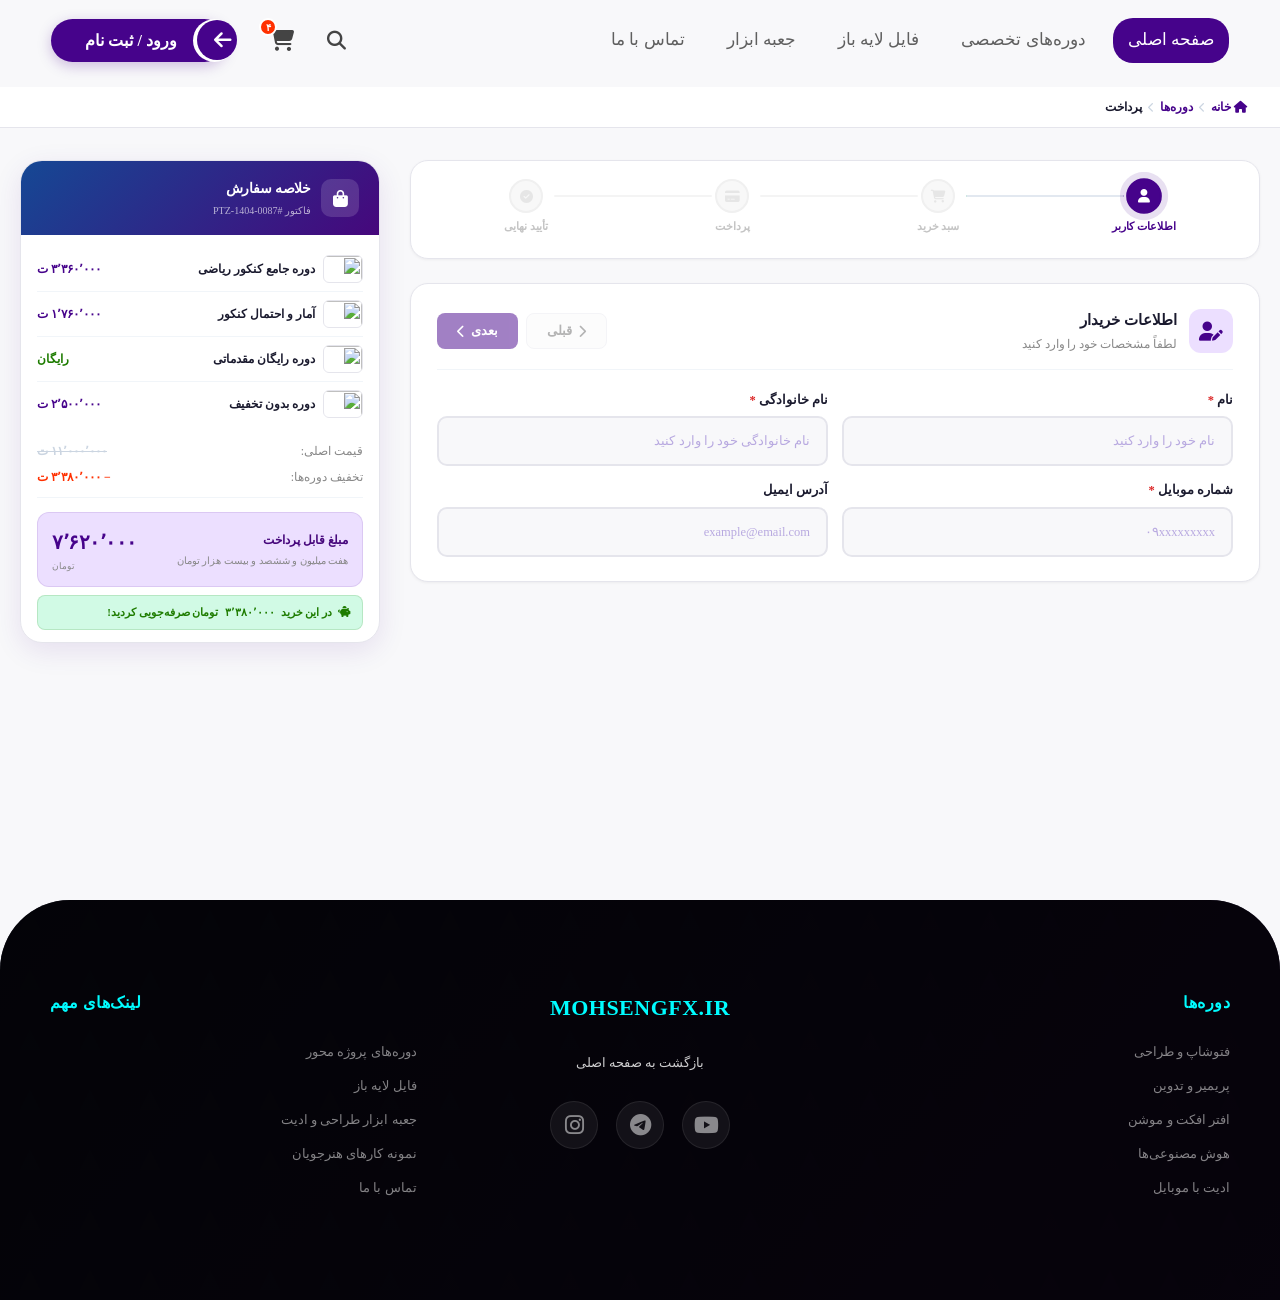
==== commit f9da3ed9: "v-0.2.2" ====
--- a/f.html
+++ b/f.html
@@ -11,3277 +11,8 @@
     <link rel="preconnect" href="https://fonts.gstatic.com" crossorigin>
     <link href="https://fonts.googleapis.com/css2?family=Vazirmatn:wght@100;300;400;500;600;700;800;900&display=swap"
         rel="stylesheet" />
-
-    <style>
-        /* ============================================================
-           FONT — YekanBakhFa (تمام وزن‌ها)
-           ============================================================ */
-        @font-face {
-            font-family: 'YekanBakhFa';
-            src: url('./fonts/YekanBakhFa-Thin.ttf') format('truetype');
-            font-weight: 100;
-            font-style: normal;
-            font-display: swap;
-        }
-
-        @font-face {
-            font-family: 'YekanBakhFa';
-            src: url('./fonts/YekanBakhFa-Light.ttf') format('truetype');
-            font-weight: 300;
-            font-style: normal;
-            font-display: swap;
-        }
-
-        @font-face {
-            font-family: 'YekanBakhFa';
-            src: url('./fonts/YekanBakhFa-Regular.ttf') format('truetype');
-            font-weight: 400;
-            font-style: normal;
-            font-display: swap;
-        }
-
-        @font-face {
-            font-family: 'YekanBakhFa';
-            src: url('./fonts/yekan bakh 05 medium.ttf') format('truetype');
-            font-weight: 500;
-            font-style: normal;
-            font-display: swap;
-        }
-
-        @font-face {
-            font-family: 'YekanBakhFa';
-            src: url('./fonts/YekanBakhFa-SemiBold.ttf') format('truetype');
-            font-weight: 600;
-            font-style: normal;
-            font-display: swap;
-        }
-
-        @font-face {
-            font-family: 'YekanBakhFa';
-            src: url('./fonts/YekanBakhFa-Bold.ttf') format('truetype');
-            font-weight: 700;
-            font-style: normal;
-            font-display: swap;
-        }
-
-        @font-face {
-            font-family: 'YekanBakhFa';
-            src: url('./fonts/YekanBakhFa-ExtraBold.ttf') format('truetype');
-            font-weight: 800;
-            font-style: normal;
-            font-display: swap;
-        }
-
-        @font-face {
-            font-family: 'YekanBakhFa';
-            src: url('./fonts/YekanBakhFa-Black.ttf') format('truetype');
-            font-weight: 900;
-            font-style: normal;
-            font-display: swap;
-        }
-
-        /* ============================================================
-           ROOT VARIABLES — Design System
-           ============================================================ */
-        :root {
-            --purple: #46038b;
-            --navy: #154894;
-            --violet: #46077c;
-            --blue: #3c65ff;
-            --indigo: #6366f1;
-            --red: #ff3000;
-            --cyan: #00fcff;
-            --lavender: #ecdfff;
-            --green: #1e7c00;
-            --green-light: #d1fae5;
-            --white: #ffffff;
-            --bg: #f8f8fa;
-            --surface: #ffffff;
-            --border: #e5e5ec;
-            --border-light: #f1f5f9;
-            --text: #1a1a2e;
-            --text-mid: #444;
-            --text-mute: #888;
-            --danger: #dc2626;
-            --danger-light: #fee2e2;
-            --amber: #f59e0b;
-            --radius-sm: 8px;
-            --radius: 13px;
-            --radius-lg: 18px;
-            --radius-xl: 22px;
-            --shadow-sm: 0 1px 3px rgba(0, 0, 0, .05);
-            --shadow: 0 4px 16px rgba(70, 3, 139, .07);
-            --shadow-md: 0 8px 28px rgba(70, 3, 139, .10);
-            --shadow-lg: 0 16px 48px rgba(0, 0, 0, .12);
-            --transition: .3s ease-in-out;
-            --transition-slow: .4s cubic-bezier(.4, 0, .2, 1);
-            --font-primary: 'YekanBakhFa';
-        }
-
-        /* ============================================================
-           RESET & BASE
-           ============================================================ */
-        *,
-        ::before,
-        ::after {
-            box-sizing: border-box;
-            margin: 0;
-            padding: 0;
-        }
-
-        html {
-            scroll-behavior: smooth;
-            -webkit-font-smoothing: antialiased;
-        }
-
-        body {
-            font-family: var(--font-primary);
-            background: var(--bg);
-            color: var(--text);
-            direction: rtl;
-            line-height: 1.7;
-            min-height: 100vh;
-            overflow-x: hidden;
-            display: flex;
-            flex-direction: column;
-        }
-
-        .page-wrap {
-            flex: 1 0 auto;
-            display: flex;
-            flex-direction: column;
-            min-height: 100vh;
-        }
-
-        ::-webkit-scrollbar {
-            width: 6px;
-        }
-
-        ::-webkit-scrollbar-track {
-            background: #f1f1f1;
-        }
-
-        ::-webkit-scrollbar-thumb {
-            background: var(--purple);
-            border-radius: 10px;
-        }
-
-        /* ============================================================
-           HEADER
-           ============================================================ */
-        .navbar {
-            width: min(1400px, 92%);
-            margin: 18px auto 0;
-            display: flex;
-            justify-content: space-between;
-            align-items: center;
-            flex-wrap: wrap;
-            gap: 10px;
-        }
-
-        .nav-menu {
-            list-style: none;
-            display: flex;
-            gap: 12px;
-            flex-wrap: wrap;
-        }
-
-        .nav-menu a {
-            text-decoration: none;
-            color: #5f5f5f;
-            padding: 8px 15px;
-            border-radius: 20px;
-            transition: 0.3s;
-            font-size: 17px;
-            display: inline-flex;
-            align-items: center;
-            white-space: nowrap;
-            font-weight: 500;
-            cursor: pointer;
-            font-family: var(--font-primary);
-        }
-
-        .nav-menu a.active {
-            background: var(--purple);
-            color: #fff;
-        }
-
-        .nav-menu a:not(.active):hover {
-            color: var(--purple);
-            background: var(--lavender);
-        }
-
-        .header-left {
-            display: flex;
-            align-items: center;
-            gap: 15px;
-            flex-wrap: wrap;
-        }
-
-        .login-box {
-            width: 175px;
-            height: 43px;
-            background: var(--purple);
-            border-radius: 30px;
-            display: flex;
-            align-items: center;
-            justify-content: center;
-            gap: 12px;
-            color: #fff;
-            font-size: 16px;
-            font-weight: 700;
-            position: relative;
-            cursor: pointer;
-            transition: all var(--transition);
-            box-shadow: 0 4px 14px rgba(70, 3, 139, .25);
-            border: none;
-            font-family: var(--font-primary);
-        }
-
-        .login-box:hover {
-            transform: translateY(-2px);
-            box-shadow: 0 6px 24px rgba(70, 3, 139, .35);
-        }
-
-        .login-box span {
-            margin-right: 15px;
-        }
-
-        .arrow-circle {
-            width: 43px;
-            height: 43px;
-            background: #fff;
-            border-radius: 50%;
-            display: flex;
-            align-items: center;
-            justify-content: center;
-            color: var(--purple);
-            position: absolute;
-            right: -10px;
-        }
-
-        .arrow-circle .circle {
-            background-color: var(--purple);
-            width: 40px;
-            height: 40px;
-            border-radius: 50%;
-            transform: translateX(2px);
-            display: flex;
-            justify-content: center;
-            align-items: center;
-        }
-
-        .arrow-circle .circle i {
-            font-size: 20px;
-            color: #fff;
-            transform: translateX(6px);
-        }
-
-        .cart-box {
-            width: 40px;
-            height: 40px;
-            display: flex;
-            align-items: center;
-            justify-content: center;
-            cursor: pointer;
-            margin-left: 20px;
-            color: var(--text-mid);
-            font-size: 22px;
-            transition: all var(--transition);
-            border-radius: 50%;
-            position: relative;
-            background: none;
-            border: none;
-        }
-
-        .cart-box:hover {
-            color: var(--purple);
-            background: var(--lavender);
-        }
-
-        .cart-box .badge {
-            position: absolute;
-            top: -2px;
-            left: -2px;
-            width: 18px;
-            height: 18px;
-            border-radius: 50%;
-            background: var(--red);
-            color: #fff;
-            font-size: 9.5px;
-            font-weight: 800;
-            display: flex;
-            align-items: center;
-            justify-content: center;
-            border: 2px solid #fff;
-            font-family: var(--font-primary);
-        }
-
-        .search-container {
-            display: flex;
-            align-items: center;
-            justify-content: flex-end;
-            gap: 8px;
-            position: relative;
-            flex-direction: row-reverse;
-        }
-
-        .search-icon {
-            cursor: pointer;
-            width: 40px;
-            height: 40px;
-            display: flex;
-            align-items: center;
-            justify-content: center;
-            background: transparent;
-            border-radius: 50%;
-            transition: all 0.3s ease;
-            flex-shrink: 0;
-            z-index: 2;
-            color: var(--text-mid);
-            font-size: 19px;
-            border: none;
-        }
-
-        .search-icon:hover {
-            background: var(--lavender);
-            color: var(--purple);
-        }
-
-        .search-input-wrapper {
-            position: relative;
-            display: flex;
-            align-items: center;
-        }
-
-        .search-input {
-            width: 0;
-            opacity: 0;
-            border: none;
-            outline: none;
-            padding: 12px 40px 12px 15px;
-            background: #ffffff;
-            font-size: 14px;
-            color: #2c2c2c;
-            transition: all 0.4s cubic-bezier(0.4, 0, 0.2, 1);
-            border-radius: 30px;
-            border: 2px solid #e8e0ff;
-            box-shadow: 0 2px 10px rgba(70, 3, 139, 0.08);
-            direction: rtl;
-            font-family: var(--font-primary);
-        }
-
-        .search-input.active {
-            width: 280px;
-            opacity: 1;
-            border-color: var(--purple);
-            box-shadow: 0 4px 20px rgba(70, 3, 139, 0.15);
-        }
-
-        .search-input:focus {
-            border-color: var(--purple);
-            box-shadow: 0 4px 25px rgba(70, 3, 139, 0.2);
-        }
-
-        .search-input::placeholder {
-            color: #b8a9e0;
-            font-weight: 400;
-            font-size: 13px;
-        }
-
-        .search-close {
-            position: absolute;
-            left: 12px;
-            top: 50%;
-            transform: translateY(-50%);
-            width: 24px;
-            height: 24px;
-            border-radius: 50%;
-            background: #f0eaff;
-            border: none;
-            cursor: pointer;
-            display: flex;
-            align-items: center;
-            justify-content: center;
-            font-size: 14px;
-            color: var(--purple);
-            transition: all 0.3s ease;
-            opacity: 0;
-            visibility: hidden;
-            z-index: 3;
-        }
-
-        .search-close:hover {
-            background: var(--purple);
-            color: white;
-            transform: translateY(-50%) rotate(90deg);
-        }
-
-        .search-close.show {
-            opacity: 1;
-            visibility: visible;
-        }
-
-        /* ============================================================
-           BREADCRUMB
-           ============================================================ */
-        .breadcrumb-bar {
-            background: #fff;
-            border-bottom: 1px solid var(--border);
-            padding: 10px 32px;
-            margin-top: 24px;
-        }
-
-        .breadcrumb {
-            display: flex;
-            align-items: center;
-            gap: 6px;
-            font-size: 12px;
-            color: var(--text-mute);
-            max-width: 1400px;
-            margin: 0 auto;
-            font-family: var(--font-primary);
-        }
-
-        .breadcrumb a {
-            color: var(--purple);
-            text-decoration: none;
-            font-weight: 600;
-            transition: color var(--transition);
-        }
-
-        .breadcrumb a:hover {
-            text-decoration: underline;
-            color: var(--violet);
-        }
-
-        .breadcrumb .sep {
-            color: #cbd5e1;
-            font-size: 10px;
-        }
-
-        .breadcrumb .curr {
-            color: var(--text);
-            font-weight: 700;
-        }
-
-        /* ============================================================
-           CHECKOUT LAYOUT
-           ============================================================ */
-        .checkout-wrap {
-            max-width: 1400px;
-            margin: 32px auto 40px;
-            padding: 0 20px;
-            display: grid;
-            grid-template-columns: 1fr 360px;
-            gap: 30px;
-            align-items: flex-start;
-            flex: 1 0 auto;
-            width: 100%;
-        }
-
-        .checkout-wrap.sidebar-hidden {
-            grid-template-columns: 1fr;
-            max-width: 1000px;
-        }
-
-        @media (max-width: 1024px) {
-            .checkout-wrap {
-                grid-template-columns: 1fr;
-            }
-
-            .checkout-sidebar {
-                position: static !important;
-                order: 0;
-            }
-
-            .checkout-main {
-                order: 1;
-            }
-        }
-
-        .checkout-sidebar {
-            position: sticky;
-            top: 20px;
-            transition: all 0.4s ease;
-        }
-
-        .checkout-sidebar.hidden {
-            display: none !important;
-        }
-
-        /* ============================================================
-           STEP HEADER
-           ============================================================ */
-        .step-header {
-            position: sticky;
-            top: 20px;
-            z-index: 50;
-            background: #fff;
-            border-radius: var(--radius-lg);
-            border: 1px solid var(--border);
-            box-shadow: var(--shadow-sm);
-            padding: 12px 16px;
-            margin-bottom: 24px;
-            transition: box-shadow 0.3s ease;
-            width: 100%;
-            overflow: hidden;
-        }
-
-        .step-header:hover {
-            box-shadow: var(--shadow);
-        }
-
-        .step-header-inner {
-            display: flex;
-            justify-content: space-between;
-            align-items: center;
-            gap: 8px;
-            max-width: 100%;
-            position: relative;
-        }
-
-        .cstep {
-            flex: 1;
-            display: flex;
-            flex-direction: column;
-            align-items: center;
-            gap: 4px;
-            cursor: pointer;
-            position: relative;
-            padding: 6px 0 10px;
-            transition: all 0.3s ease-in-out;
-            border-radius: 8px;
-            user-select: none;
-        }
-
-        .cstep:hover:not(.disabled) {
-            background: var(--lavender);
-        }
-
-        .cstep.disabled {
-            cursor: not-allowed;
-            opacity: 0.5;
-        }
-
-        .cstep.disabled:hover {
-            background: none;
-        }
-
-        .cstep-circle {
-            width: 34px;
-            height: 34px;
-            border-radius: 50%;
-            border: 2.5px solid #ddd;
-            background: #f8f8f8;
-            display: flex;
-            align-items: center;
-            justify-content: center;
-            font-size: 13px;
-            font-weight: 800;
-            color: #ccc;
-            transition: all 0.3s ease-in-out;
-            font-family: var(--font-primary);
-            position: relative;
-            z-index: 1;
-        }
-
-        .cstep.active .cstep-circle {
-            background: var(--purple);
-            border-color: var(--purple);
-            color: #fff;
-            box-shadow: 0 0 0 6px rgba(70, 3, 139, 0.12);
-            transform: scale(1.05);
-        }
-
-        .cstep.done .cstep-circle {
-            background: var(--green);
-            border-color: var(--green);
-            color: #fff;
-            transform: scale(1);
-        }
-
-        .cstep.disabled .cstep-circle {
-            background: #f0f0f0;
-            border-color: #e0e0e0;
-            color: #ccc;
-        }
-
-        .cstep-label {
-            font-size: 11px;
-            font-weight: 600;
-            color: var(--text-mute);
-            text-align: center;
-            white-space: nowrap;
-            font-family: var(--font-primary);
-            transition: color 0.3s ease-in-out;
-        }
-
-        .cstep.active .cstep-label {
-            color: var(--purple);
-            font-weight: 700;
-        }
-
-        .cstep.done .cstep-label {
-            color: var(--green);
-            font-weight: 700;
-        }
-
-        .cstep:not(:last-child)::after {
-            content: '';
-            position: absolute;
-            top: 22px;
-            right: calc(50% + 20px);
-            width: calc(100% - 40px);
-            height: 2px;
-            background: #e2e8f0;
-            z-index: 0;
-            transition: background 0.4s ease;
-            border-radius: 2px;
-            overflow: hidden;
-        }
-
-        .cstep.disabled:not(:last-child)::after {
-            background: #e8e8e8;
-        }
-
-        /* نوار پرشونده نرم (سبز → بنفش) با transition طولانی‌تر */
-        .cstep:not(:last-child)::before {
-            content: '';
-            position: absolute;
-            top: 22px;
-            right: calc(50% + 20px);
-            width: 0%;
-            height: 2px;
-            background: linear-gradient(90deg, #6fe3a4, var(--purple));
-            border-radius: 2px;
-            z-index: 0;
-            transition: width 0.8s cubic-bezier(0.4, 0, 0.2, 1), background 0.8s ease;
-            will-change: width;
-        }
-
-        .cstep.active:not(:last-child)::before {
-            width: calc(100% - 40px);
-            background: linear-gradient(90deg, #6fe3a4, var(--purple));
-        }
-
-        .cstep.done:not(:last-child)::before {
-            width: calc(100% - 40px);
-            background: linear-gradient(90deg, #6fe3a4, #34c98f);
-        }
-
-        /* ============================================================
-           STEP PANELS
-           ============================================================ */
-        .step-panel {
-            display: none;
-            animation: fadeSlide 0.35s ease;
-        }
-
-        .step-panel.active {
-            display: block;
-        }
-
-        @keyframes fadeSlide {
-            from {
-                opacity: 0;
-                transform: translateY(12px);
-            }
-
-            to {
-                opacity: 1;
-                transform: translateY(0);
-            }
-        }
-
-        /* ============================================================
-           SECTION CARD
-           ============================================================ */
-        .sec-card {
-            background: #fff;
-            border: 1px solid var(--border);
-            border-radius: var(--radius-lg);
-            padding: 24px 26px;
-            margin-bottom: 18px;
-            box-shadow: var(--shadow-sm);
-            transition: box-shadow var(--transition-slow);
-        }
-
-        .sec-card:hover {
-            box-shadow: var(--shadow);
-        }
-
-        .sec-head {
-            display: flex;
-            justify-content: space-between;
-            align-items: center;
-            gap: 12px;
-            margin-bottom: 20px;
-            padding-bottom: 14px;
-            border-bottom: 1px solid var(--border-light);
-        }
-
-        .sec-ico {
-            width: 44px;
-            height: 44px;
-            border-radius: 12px;
-            background: var(--lavender);
-            display: flex;
-            align-items: center;
-            justify-content: center;
-            font-size: 19px;
-            flex-shrink: 0;
-            color: var(--purple);
-        }
-
-        .sec-title {
-            font-size: 15px;
-            font-weight: 800;
-            color: var(--text);
-            font-family: var(--font-primary);
-        }
-
-        .sec-sub {
-            font-size: 11.5px;
-            color: var(--text-mute);
-            margin-top: 2px;
-            font-family: var(--font-primary);
-        }
-
-        .sec-head-left {
-            display: flex;
-            align-items: center;
-            gap: 12px;
-        }
-
-        .sec-head-actions {
-            display: flex;
-            gap: 8px;
-            flex-wrap: wrap;
-        }
-
-        /* ============================================================
-           FORM
-           ============================================================ */
-        .form-grid {
-            display: grid;
-            grid-template-columns: 1fr 1fr;
-            gap: 14px;
-        }
-
-        @media (max-width: 768px) {
-            .form-grid {
-                grid-template-columns: 1fr;
-            }
-        }
-
-        .form-group {
-            display: flex;
-            flex-direction: column;
-            gap: 5px;
-        }
-
-        .form-label {
-            font-size: 12.5px;
-            font-weight: 700;
-            color: var(--text);
-            font-family: var(--font-primary);
-        }
-
-        .form-label .req {
-            color: var(--danger);
-        }
-
-        .form-input {
-            width: 100%;
-            border: 2px solid var(--border);
-            border-radius: 10px;
-            padding: 12px 16px;
-            font-size: 13.5px;
-            font-family: var(--font-primary);
-            outline: none;
-            background: var(--bg);
-            direction: rtl;
-            color: var(--text);
-            transition: all var(--transition);
-            min-height: 50px;
-        }
-
-        .form-input:focus {
-            border-color: var(--purple);
-            background: #fff;
-            box-shadow: 0 0 0 3px rgba(70, 3, 139, 0.07);
-        }
-
-        .form-input.invalid {
-            border-color: var(--danger);
-            box-shadow: 0 0 0 3px rgba(220, 38, 38, 0.06);
-        }
-
-        .form-input.valid {
-            border-color: var(--green);
-        }
-
-        .form-input:disabled {
-            opacity: 0.6;
-            cursor: not-allowed;
-        }
-
-        .form-input::placeholder {
-            color: #b8a9e0;
-            font-weight: 400;
-            font-size: 12.5px;
-            opacity: 1;
-        }
-
-        .field-err {
-            font-size: 11px;
-            color: var(--danger);
-            display: none;
-            align-items: center;
-            gap: 4px;
-            margin-top: 2px;
-            font-family: var(--font-primary);
-        }
-
-        .field-err.show {
-            display: flex;
-        }
-
-        .form-input.shake {
-            animation: shake .5s ease;
-            border-color: var(--danger) !important;
-        }
-
-        @keyframes shake {
-
-            0%,
-            100% {
-                transform: translateX(0);
-            }
-
-            20% {
-                transform: translateX(-7px);
-            }
-
-            40% {
-                transform: translateX(7px);
-            }
-
-            60% {
-                transform: translateX(-4px);
-            }
-
-            80% {
-                transform: translateX(4px);
-            }
-        }
-
-        /* ============================================================
-           BUTTONS
-           ============================================================ */
-        .step-next-btn,
-        .step-prev-btn {
-            background: var(--purple);
-            color: #fff;
-            border: none;
-            border-radius: 8px;
-            padding: 9px 20px;
-            font-weight: 700;
-            font-size: 13px;
-            font-family: var(--font-primary);
-            cursor: pointer;
-            display: inline-flex;
-            align-items: center;
-            gap: 6px;
-            transition: all 0.2s ease;
-            box-shadow: 0 2px 8px rgba(70, 3, 139, 0.15);
-        }
-
-        .step-next-btn:hover:not(:disabled),
-        .step-prev-btn:hover {
-            transform: translateY(-1px);
-            box-shadow: 0 4px 16px rgba(70, 3, 139, 0.25);
-        }
-
-        .step-next-btn:disabled {
-            opacity: 0.5;
-            cursor: not-allowed;
-            transform: none !important;
-            box-shadow: none !important;
-        }
-
-        .step-prev-btn {
-            background: var(--bg);
-            color: var(--text-mid);
-            box-shadow: none;
-            border: 1.5px solid var(--border);
-        }
-
-        .step-prev-btn:hover {
-            background: #e8e8e8;
-            box-shadow: none;
-        }
-
-        .add-sample-btn {
-            background: var(--green);
-            color: #fff;
-            border: none;
-            border-radius: 6px;
-            padding: 7px 14px;
-            font-weight: 700;
-            font-size: 12.5px;
-            font-family: var(--font-primary);
-            cursor: pointer;
-            display: inline-flex;
-            align-items: center;
-            gap: 5px;
-            transition: all 0.2s ease;
-        }
-
-        .add-sample-btn:hover {
-            transform: translateY(-1px);
-            box-shadow: 0 4px 12px rgba(30, 124, 0, 0.25);
-        }
-
-        .os-pay-btn {
-            background: linear-gradient(135deg, var(--green), #16963a);
-            color: #fff;
-            border: none;
-            border-radius: 10px;
-            padding: 14px 28px;
-            font-size: 15px;
-            font-weight: 800;
-            font-family: var(--font-primary);
-            cursor: pointer;
-            display: inline-flex;
-            align-items: center;
-            justify-content: center;
-            gap: 8px;
-            box-shadow: 0 4px 16px rgba(30, 124, 0, 0.3);
-            transition: all 0.2s ease;
-        }
-
-        .os-pay-btn:hover {
-            transform: translateY(-2px);
-            box-shadow: 0 8px 28px rgba(30, 124, 0, 0.4);
-        }
-
-        .invoice-final-pay-row {
-            margin-top: 18px;
-            display: flex;
-            justify-content: flex-end;
-        }
-
-        .invoice-final-pay-btn {
-            width: 100%;
-            padding: 18px 28px;
-            font-size: 16.5px;
-            border-radius: 14px;
-            box-shadow: 0 8px 24px rgba(30, 124, 0, .35);
-        }
-
-        @media (max-width: 640px) {
-            .invoice-final-pay-row {
-                position: sticky;
-                bottom: 0;
-                z-index: 5;
-                background: #fff;
-                padding: 10px 0 4px;
-                margin-top: 10px;
-            }
-        }
-
-        /* ============================================================
-           INVOICE TABLE
-           ============================================================ */
-        .table-contain {
-            overflow: hidden;
-            border-radius: var(--radius);
-            transition: 0.3s;
-            border: 1px solid var(--border-light);
-        }
-
-        .table-contain:hover {
-            box-shadow: 0px 5px 10px rgba(128, 128, 128, 0.08);
-            transform: translateY(-2px);
-        }
-
-        .inv-table {
-            width: 100%;
-            border-collapse: collapse;
-            font-size: 12.5px;
-            table-layout: fixed;
-            min-width: 600px;
-            font-family: var(--font-primary);
-        }
-
-        .inv-table th,
-        .inv-table td {
-            text-align: center;
-            padding: 10px 8px;
-            font-size: 12.5px;
-            vertical-align: middle;
-            word-break: break-word;
-            font-family: var(--font-primary);
-        }
-
-        .inv-table thead tr {
-            background: var(--bg);
-        }
-
-        .inv-table th {
-            font-weight: 700;
-            color: var(--text-mute);
-            border-bottom: 2px solid var(--border);
-            font-size: 12px;
-        }
-
-        .inv-table tbody tr {
-            border-bottom: 1px solid var(--border-light);
-            transition: background var(--transition);
-        }
-
-        .inv-table tbody tr:hover {
-            background: #faf9ff;
-        }
-
-        .course-img {
-            width: 48px;
-            height: 34px;
-            border-radius: 6px;
-            object-fit: cover;
-            flex-shrink: 0;
-        }
-
-        .course-name {
-            font-weight: 700;
-            font-size: 12.5px;
-            font-family: var(--font-primary);
-        }
-
-        .course-meta {
-            font-size: 10.5px;
-            color: var(--text-mute);
-            font-family: var(--font-primary);
-        }
-
-        .price-orig-sm {
-            text-decoration: line-through;
-            color: #b0b0b0;
-            font-size: 10.5px;
-            font-family: var(--font-primary);
-        }
-
-        .price-final-sm {
-            font-weight: 900;
-            font-size: 13px;
-            color: var(--purple);
-            font-family: var(--font-primary);
-        }
-
-        .price-final-sm.free {
-            color: var(--green);
-        }
-
-        .discount-badge {
-            display: inline-block;
-            background: var(--green-light);
-            color: var(--green);
-            font-size: 12px;
-            font-weight: 700;
-            padding: 2px 12px;
-            border-radius: 12px;
-            font-family: var(--font-primary);
-        }
-
-        .discount-badge.zero {
-            background: var(--bg);
-            color: var(--text-mute);
-        }
-
-        .discount-badge.full {
-            background: var(--lavender);
-            color: var(--purple);
-        }
-
-        .remove-item-btn {
-            background: transparent;
-            border: none;
-            color: var(--text-mute);
-            font-size: 14px;
-            cursor: pointer;
-            transition: all 0.2s ease;
-            padding: 4px 6px;
-            border-radius: 4px;
-        }
-
-        .remove-item-btn:hover {
-            color: var(--danger);
-            background: var(--danger-light);
-        }
-
-        /* ============================================================
-           PAYMENT METHOD TABS & SELECTION
-           ============================================================ */
-        .method-tabs {
-            display: flex;
-            border-bottom: 2px solid var(--border);
-            margin-bottom: 20px;
-            gap: 0;
-            flex-wrap: wrap;
-        }
-
-        .tab-btn {
-            padding: 10px 20px;
-            font-weight: 600;
-            font-size: 13.5px;
-            cursor: pointer;
-            border: none;
-            background: none;
-            color: var(--text-mute);
-            font-family: var(--font-primary);
-            border-bottom: 3px solid transparent;
-            transition: all var(--transition);
-            position: relative;
-            bottom: -2px;
-            display: flex;
-            align-items: center;
-            gap: 7px;
-        }
-
-        .tab-btn.active {
-            color: var(--purple);
-            border-bottom-color: var(--purple);
-        }
-
-        .tab-btn:hover:not(.active) {
-            color: var(--text);
-        }
-
-        .panel {
-            display: none;
-        }
-
-        .panel.active {
-            display: block;
-        }
-
-        /* ============================================================
-           GATEWAY GRID
-           ============================================================ */
-        .gateway-grid {
-            display: grid;
-            grid-template-columns: 1fr 1fr;
-            gap: 14px;
-        }
-
-        .gw-opt {
-            border: 2px solid var(--border);
-            border-radius: var(--radius);
-            padding: 16px 14px;
-            cursor: pointer;
-            display: flex;
-            align-items: center;
-            gap: 12px;
-            position: relative;
-            transition: all var(--transition);
-            user-select: none;
-            background: #fff;
-        }
-
-        .gw-opt:hover {
-            border-color: var(--purple);
-            background: #faf5ff;
-            transform: translateY(-2px);
-            box-shadow: var(--shadow);
-        }
-
-        .gw-opt.chosen {
-            border-color: var(--purple);
-            background: #f5f0ff;
-            box-shadow: 0 0 0 4px rgba(70, 3, 139, 0.08);
-        }
-
-        .gw-opt input[type="radio"] {
-            accent-color: var(--purple);
-            width: 17px;
-            height: 17px;
-            flex-shrink: 0;
-            cursor: pointer;
-            margin: 0;
-        }
-
-        .gw-logo {
-            width: 48px;
-            height: 34px;
-            border-radius: 8px;
-            display: flex;
-            align-items: center;
-            justify-content: center;
-            font-size: 19px;
-            flex-shrink: 0;
-        }
-
-        .gw-zp {
-            background: #eef2ff;
-            color: #4f46e5;
-        }
-
-        .gw-wl {
-            background: #fdf4ff;
-            color: #a21caf;
-        }
-
-        .gw-name {
-            font-size: 13px;
-            font-weight: 700;
-            color: var(--text);
-            font-family: var(--font-primary);
-        }
-
-        .gw-desc {
-            font-size: 10.5px;
-            color: var(--text-mute);
-            margin-top: 1px;
-            font-family: var(--font-primary);
-        }
-
-        /* ============================================================
-           OFFLINE TRANSFER
-           ============================================================ */
-        .bank-info-box {
-            background: #f9f8ff;
-            border: 1px solid #dcd4fe;
-            border-radius: 12px;
-            padding: 16px;
-            margin-bottom: 14px;
-        }
-
-        .bank-row {
-            display: flex;
-            justify-content: space-between;
-            align-items: center;
-            flex-wrap: wrap;
-            gap: 6px;
-            padding: 8px 0;
-            border-bottom: 1px dashed #e0e0e0;
-            font-size: 13px;
-            font-family: var(--font-primary);
-        }
-
-        .bank-row:last-child {
-            border-bottom: none;
-        }
-
-        .bank-val {
-            direction: ltr;
-            display: inline-block;
-            font-weight: 600;
-            letter-spacing: 0.04em;
-            font-family: var(--font-primary);
-        }
-
-        .copy-btn {
-            color: var(--purple);
-            font-weight: 600;
-            cursor: pointer;
-            background: none;
-            border: none;
-            font-family: var(--font-primary);
-            font-size: 12px;
-            padding: 3px 9px;
-            border-radius: 6px;
-            transition: background var(--transition);
-        }
-
-        .copy-btn:hover {
-            background: var(--lavender);
-        }
-
-        /* ============================================================
-           DATE & TIME PICKERS — با طراحی جدید
-           ============================================================ */
-        .date-picker-wrapper,
-        .time-picker-wrapper {
-            position: relative;
-            width: 100%;
-        }
-
-        .date-picker-wrapper .form-input,
-        .time-picker-wrapper .form-input {
-            padding: 12px 54px 12px 16px;
-            width: 100%;
-            cursor: pointer;
-            background: var(--bg);
-            transition: all 0.25s ease;
-            direction: ltr;
-            text-align: center;
-            font-feature-settings: "tnum";
-            letter-spacing: 0.04em;
-            font-family: var(--font-primary);
-            min-height: 50px;
-            border-radius: 12px;
-            border: 2px solid var(--border);
-            font-size: 14px;
-        }
-
-        .date-picker-wrapper .form-input:hover,
-        .time-picker-wrapper .form-input:hover {
-            border-color: #c7d2fe;
-            background: #f6f8ff;
-        }
-
-        .date-picker-wrapper .form-input:focus,
-        .time-picker-wrapper .form-input:focus {
-            background: #fff;
-            border-color: var(--purple);
-            box-shadow: 0 0 0 4px rgba(70, 3, 139, 0.08);
-        }
-
-        .date-picker-wrapper .form-input::placeholder,
-        .time-picker-wrapper .form-input::placeholder {
-            color: #b8a9e0;
-            font-weight: 400;
-            font-size: 12.5px;
-            letter-spacing: 0.04em;
-            font-family: var(--font-primary);
-            opacity: 1;
-        }
-
-        .date-picker-icon,
-        .time-picker-icon {
-            position: absolute;
-            left: 14px;
-            top: 50%;
-            transform: translateY(-50%);
-            color: var(--purple);
-            font-size: 16px;
-            pointer-events: auto;
-            cursor: pointer;
-            opacity: 0.65;
-            transition: all 0.3s ease;
-            background: rgba(70, 3, 139, 0.05);
-            border: none;
-            width: 34px;
-            height: 34px;
-            border-radius: 8px;
-            display: flex;
-            align-items: center;
-            justify-content: center;
-        }
-
-        .date-picker-icon:hover,
-        .time-picker-icon:hover {
-            opacity: 1;
-            background: var(--lavender);
-            color: var(--violet);
-        }
-
-        .date-picker-wrapper .form-input:focus+.date-picker-icon,
-        .date-picker-wrapper .form-input.valid+.date-picker-icon,
-        .time-picker-wrapper .form-input:focus+.time-picker-icon,
-        .time-picker-wrapper .form-input.valid+.time-picker-icon {
-            opacity: 1;
-            background: var(--lavender);
-            color: var(--violet);
-            transform: translateY(-50%) scale(1.05);
-        }
-
-        .date-picker-wrapper .form-input.invalid,
-        .time-picker-wrapper .form-input.invalid {
-            border-color: var(--danger);
-            box-shadow: 0 0 0 4px rgba(220, 38, 38, 0.06);
-        }
-
-        .date-picker-wrapper .form-input.invalid+.date-picker-icon,
-        .time-picker-wrapper .form-input.invalid+.time-picker-icon {
-            color: var(--danger);
-            opacity: 0.8;
-            background: var(--danger-light);
-        }
-
-        /* ---- TIME PICKER CUSTOM (Dropdown جدید) ---- */
-        .time-custom-container {
-            position: absolute;
-            bottom: calc(100% + 8px);
-            right: 0;
-            left: 0;
-            background: #fff;
-            border: 2px solid var(--border);
-            border-radius: 16px;
-            box-shadow: 0 12px 40px rgba(0, 0, 0, .18);
-            padding: 12px 16px;
-            z-index: 9999;
-            display: none;
-            animation: dropdownFade 0.2s ease;
-            min-width: 280px;
-            direction: ltr;
-        }
-
-        .time-custom-container.open {
-            display: block;
-        }
-
-        @keyframes dropdownFade {
-            from {
-                opacity: 0;
-                transform: translateY(12px) scale(0.96);
-            }
-
-            to {
-                opacity: 1;
-                transform: translateY(0) scale(1);
-            }
-        }
-
-        .time-custom-row {
-            display: flex;
-            align-items: center;
-            gap: 8px;
-            justify-content: space-between;
-            flex-wrap: wrap;
-        }
-
-        .time-custom-dropdowns {
-            display: flex;
-            gap: 8px;
-            flex: 1;
-        }
-
-        .time-custom-dropdown {
-            flex: 1;
-            position: relative;
-            min-width: 70px;
-        }
-
-        .time-custom-dropdown select {
-            width: 100%;
-            padding: 8px 6px;
-            border: 2px solid var(--border);
-            border-radius: 10px;
-            font-family: var(--font-primary);
-            font-size: 18px;
-            font-weight: 700;
-            text-align: center;
-            background: var(--bg);
-            color: var(--text);
-            outline: none;
-            cursor: pointer;
-            transition: border-color 0.2s, box-shadow 0.2s;
-            appearance: auto;
-            direction: ltr;
-            letter-spacing: 0.04em;
-            min-height: 44px;
-        }
-
-        .time-custom-dropdown select:focus {
-            border-color: var(--purple);
-            box-shadow: 0 0 0 3px rgba(70, 3, 139, 0.08);
-        }
-
-        .time-custom-dropdown select:hover {
-            border-color: #c7d2fe;
-        }
-
-        .time-custom-dropdown select option {
-            font-family: var(--font-primary);
-            font-size: 16px;
-            padding: 4px 8px;
-        }
-
-        .time-custom-label {
-            font-size: 10px;
-            font-weight: 700;
-            color: var(--text-mute);
-            text-align: center;
-            margin-top: 2px;
-            font-family: var(--font-primary);
-            letter-spacing: 0.02em;
-        }
-
-        .time-custom-now-btn {
-            flex-shrink: 0;
-            background: var(--bg);
-            color: var(--purple);
-            border: 2px solid var(--border);
-            border-radius: 12px;
-            padding: 9px 14px;
-            font-size: 13px;
-            font-weight: 700;
-            font-family: var(--font-primary);
-            cursor: pointer;
-            transition: all 0.2s ease;
-            display: flex;
-            align-items: center;
-            gap: 6px;
-            min-height: 44px;
-            white-space: nowrap;
-        }
-
-        .time-custom-now-btn:hover {
-            background: var(--lavender);
-            border-color: var(--purple);
-        }
-
-        .time-custom-confirm-btn {
-            flex-shrink: 0;
-            background: linear-gradient(135deg, var(--green), #16963a);
-            color: #fff;
-            border: none;
-            border-radius: 12px;
-            padding: 10px 18px;
-            font-size: 16px;
-            font-weight: 800;
-            font-family: var(--font-primary);
-            cursor: pointer;
-            transition: all 0.2s ease;
-            box-shadow: 0 2px 12px rgba(30, 124, 0, 0.25);
-            display: flex;
-            align-items: center;
-            gap: 6px;
-            min-height: 44px;
-            min-width: 72px;
-            justify-content: center;
-            white-space: nowrap;
-        }
-
-        .time-custom-confirm-btn:hover {
-            transform: translateY(-2px);
-            box-shadow: 0 6px 20px rgba(30, 124, 0, 0.35);
-        }
-
-        .time-custom-confirm-btn:active {
-            transform: scale(0.96);
-        }
-
-        .time-custom-confirm-btn i {
-            font-size: 18px;
-        }
-
-        @media (max-width: 480px) {
-            .time-custom-container {
-                min-width: auto;
-                padding: 10px 12px;
-            }
-
-            .time-custom-dropdown select {
-                font-size: 15px;
-                padding: 6px 4px;
-                min-height: 38px;
-            }
-
-            .time-custom-confirm-btn,
-            .time-custom-now-btn {
-                font-size: 12.5px;
-                padding: 8px 10px;
-                min-height: 38px;
-                min-width: 0;
-            }
-
-            .time-custom-dropdowns {
-                gap: 4px;
-            }
-        }
-
-        /* ---- DATE PICKER CUSTOM (تقویم جلالی بدون کتابخانه) ---- */
-        .date-custom-container {
-            position: absolute;
-            bottom: calc(100% + 8px);
-            right: 0;
-            left: 0;
-            background: #fff;
-            border: 2px solid var(--border);
-            border-radius: 16px;
-            box-shadow: 0 12px 40px rgba(0, 0, 0, .18);
-            padding: 14px 14px 12px;
-            z-index: 9999;
-            display: none;
-            animation: dropdownFade 0.2s ease;
-            min-width: 280px;
-        }
-
-        .date-custom-container.open {
-            display: block;
-        }
-
-        .date-custom-header {
-            display: flex;
-            align-items: center;
-            justify-content: space-between;
-            gap: 6px;
-            margin-bottom: 10px;
-        }
-
-        .date-custom-nav {
-            flex-shrink: 0;
-            width: 34px;
-            height: 34px;
-            border-radius: 10px;
-            border: 2px solid var(--border);
-            background: var(--bg);
-            color: var(--purple);
-            display: flex;
-            align-items: center;
-            justify-content: center;
-            cursor: pointer;
-            transition: all .2s ease;
-            font-size: 13px;
-        }
-
-        .date-custom-nav:hover {
-            background: var(--lavender);
-            border-color: var(--purple);
-        }
-
-        .date-custom-title {
-            flex: 1;
-            display: flex;
-            gap: 6px;
-        }
-
-        .date-custom-month-select,
-        .date-custom-year-select {
-            flex: 1;
-            padding: 8px 6px;
-            border: 2px solid var(--border);
-            border-radius: 10px;
-            font-family: var(--font-primary);
-            font-size: 14px;
-            font-weight: 700;
-            text-align: center;
-            background: var(--bg);
-            color: var(--text);
-            outline: none;
-            cursor: pointer;
-            min-height: 38px;
-            transition: border-color .2s, box-shadow .2s;
-        }
-
-        .date-custom-month-select {
-            flex: 1.5;
-        }
-
-        .date-custom-month-select:focus,
-        .date-custom-year-select:focus {
-            border-color: var(--purple);
-            box-shadow: 0 0 0 3px rgba(70, 3, 139, 0.08);
-        }
-
-        .date-custom-weekrow {
-            display: grid;
-            grid-template-columns: repeat(7, 1fr);
-            margin-bottom: 4px;
-        }
-
-        .date-custom-weekrow span {
-            text-align: center;
-            font-size: 12px;
-            font-weight: 700;
-            color: var(--text-mute);
-            padding: 4px 0;
-        }
-
-        .date-custom-grid {
-            display: grid;
-            grid-template-columns: repeat(7, 1fr);
-            gap: 3px;
-        }
-
-        .date-custom-day {
-            border: none;
-            background: transparent;
-            border-radius: 10px;
-            min-height: 36px;
-            font-family: var(--font-primary);
-            font-size: 14px;
-            font-weight: 600;
-            color: var(--text);
-            cursor: pointer;
-            transition: all .15s ease;
-        }
-
-        .date-custom-day.empty {
-            cursor: default;
-            pointer-events: none;
-        }
-
-        .date-custom-day:not(.empty):hover {
-            background: var(--lavender);
-            color: var(--purple);
-        }
-
-        .date-custom-day.is-today {
-            border: 2px solid var(--purple);
-            color: var(--purple);
-            font-weight: 800;
-        }
-
-        .date-custom-day.is-selected {
-            background: var(--purple);
-            color: #fff;
-            font-weight: 800;
-        }
-
-        .date-custom-footer {
-            display: flex;
-            justify-content: center;
-            margin-top: 10px;
-            padding-top: 10px;
-            border-top: 1px solid var(--border-light);
-        }
-
-        .date-custom-today-btn {
-            background: linear-gradient(135deg, var(--green), #16963a);
-            color: #fff;
-            border: none;
-            border-radius: 12px;
-            padding: 9px 20px;
-            font-size: 13px;
-            font-weight: 800;
-            font-family: var(--font-primary);
-            cursor: pointer;
-            transition: all .2s ease;
-            box-shadow: 0 2px 12px rgba(30, 124, 0, 0.25);
-            display: flex;
-            align-items: center;
-            gap: 6px;
-        }
-
-        .date-custom-today-btn:hover {
-            transform: translateY(-2px);
-            box-shadow: 0 6px 20px rgba(30, 124, 0, 0.35);
-        }
-
-        @media (max-width: 480px) {
-            .date-custom-container {
-                min-width: auto;
-                padding: 12px 10px;
-            }
-
-            .date-custom-day {
-                font-size: 13px;
-                min-height: 32px;
-            }
-
-            .date-custom-month-select,
-            .date-custom-year-select {
-                font-size: 12.5px;
-                padding: 6px 4px;
-                min-height: 34px;
-            }
-        }
-
-        /* ============================================================
-           COUPON
-           ============================================================ */
-        .invoice-coupon {
-            margin: 16px 0 0 0;
-            padding: 0;
-            border-top: 1px solid var(--border-light);
-            padding-top: 16px;
-        }
-
-        .coupon-label {
-            display: flex;
-            align-items: center;
-            gap: 6px;
-            font-size: 12px;
-            font-weight: 600;
-            color: var(--text-mute);
-            margin-bottom: 8px;
-            font-family: var(--font-primary);
-        }
-
-        .coupon-label i {
-            color: var(--purple);
-            font-size: 13px;
-        }
-
-        .coupon-row {
-            display: flex;
-            gap: 8px;
-        }
-
-        .coupon-input {
-            flex: 1;
-            border: 2px solid var(--border);
-            border-radius: 8px;
-            padding: 8px 14px;
-            font-size: 13px;
-            font-family: var(--font-primary);
-            outline: none;
-            background: var(--bg);
-            direction: rtl;
-            color: var(--text);
-            transition: all var(--transition);
-            min-height: 38px;
-        }
-
-        .coupon-input:focus {
-            border-color: var(--purple);
-            background: #fff;
-            box-shadow: 0 0 0 3px rgba(70, 3, 139, 0.07);
-        }
-
-        .coupon-input::placeholder {
-            color: #b8a9e0;
-            font-weight: 400;
-            font-size: 12px;
-            opacity: 1;
-        }
-
-        .coupon-input.shake {
-            animation: shake .5s ease;
-            border-color: var(--danger) !important;
-        }
-
-        .coupon-apply-btn {
-            background: var(--purple);
-            color: #fff;
-            border: none;
-            border-radius: 8px;
-            padding: 8px 16px;
-            font-size: 12px;
-            font-weight: 700;
-            font-family: var(--font-primary);
-            cursor: pointer;
-            white-space: nowrap;
-            display: flex;
-            align-items: center;
-            gap: 5px;
-            transition: all var(--transition);
-            min-height: 38px;
-        }
-
-        .coupon-apply-btn:hover {
-            background: var(--violet);
-            box-shadow: 0 4px 14px rgba(70, 3, 139, 0.25);
-        }
-
-        .coupon-apply-btn:disabled {
-            opacity: 0.6;
-            cursor: not-allowed;
-        }
-
-        .coupon-fb {
-            display: flex;
-            align-items: center;
-            gap: 8px;
-            border-radius: 8px;
-            padding: 8px 12px;
-            font-size: 12px;
-            font-weight: 600;
-            margin-top: 8px;
-            max-height: 0;
-            overflow: hidden;
-            opacity: 0;
-            transition: all var(--transition-slow);
-            font-family: var(--font-primary);
-        }
-
-        .coupon-fb.show {
-            max-height: 80px;
-            opacity: 1;
-            padding: 8px 12px;
-        }
-
-        .coupon-fb.ok {
-            background: var(--green-light);
-            border: 1px solid rgba(30, 124, 0, 0.15);
-            color: var(--green);
-        }
-
-        .coupon-fb.fail {
-            background: var(--danger-light);
-            border: 1px solid rgba(220, 38, 38, 0.15);
-            color: var(--danger);
-        }
-
-        .cancel-coupon-btn {
-            margin-right: 8px;
-            background: var(--bg);
-            border: 1px solid transparent;
-            border-radius: 5px;
-            padding: 1px 8px;
-            cursor: pointer;
-            font-size: 11px;
-            font-family: var(--font-primary);
-            color: #4b5563;
-            transition: all 0.2s ease;
-            white-space: nowrap;
-        }
-
-        .cancel-coupon-btn:hover {
-            background: var(--danger);
-            color: white;
-        }
-
-        /* ============================================================
-           TERMS
-           ============================================================ */
-        .terms-box {
-            background: #fff;
-            border: 2px solid var(--border);
-            border-radius: var(--radius);
-            padding: 15px 18px;
-            display: flex;
-            align-items: flex-start;
-            gap: 10px;
-            transition: border-color var(--transition);
-        }
-
-        .terms-box input[type="checkbox"] {
-            margin-top: 2px;
-            accent-color: var(--purple);
-            width: 16px;
-            height: 16px;
-            flex-shrink: 0;
-            cursor: pointer;
-        }
-
-        .terms-box label {
-            font-size: 12.5px;
-            color: var(--text-mid);
-            line-height: 1.8;
-            cursor: pointer;
-            font-family: var(--font-primary);
-        }
-
-        .terms-box a {
-            color: var(--purple);
-            font-weight: 700;
-            text-decoration: none;
-        }
-
-        .terms-box a:hover {
-            text-decoration: underline;
-        }
-
-        /* ============================================================
-           ORDER SIDEBAR
-           ============================================================ */
-        .order-summary {
-            background: #fff;
-            border-radius: var(--radius-xl);
-            border: 1px solid var(--border);
-            box-shadow: var(--shadow-md);
-            overflow: hidden;
-            display: flex;
-            flex-direction: column;
-            max-height: 100%;
-        }
-
-        .os-head {
-            background: linear-gradient(135deg, var(--navy) 0%, var(--violet) 100%);
-            padding: 16px 20px;
-            color: #fff;
-            display: flex;
-            align-items: center;
-            gap: 10px;
-            flex-shrink: 0;
-        }
-
-        .os-head-ico {
-            width: 38px;
-            height: 38px;
-            border-radius: 10px;
-            background: rgba(255, 255, 255, 0.14);
-            display: flex;
-            align-items: center;
-            justify-content: center;
-            font-size: 17px;
-            flex-shrink: 0;
-        }
-
-        .os-head-title {
-            font-size: 14px;
-            font-weight: 800;
-            letter-spacing: -0.2px;
-            font-family: var(--font-primary);
-        }
-
-        .os-head-sub {
-            font-size: 10px;
-            opacity: 0.65;
-            margin-top: 1px;
-            font-family: var(--font-primary);
-        }
-
-        .os-items {
-            padding: 12px 16px 4px;
-            flex: 0 1 auto;
-            overflow-y: visible;
-            max-height: none;
-            transition: max-height 0.3s ease;
-        }
-
-        .os-items.scrollable {
-            max-height: 340px;
-            overflow-y: auto;
-        }
-
-        .os-items.scrollable::-webkit-scrollbar {
-            width: 4px;
-        }
-
-        .os-items.scrollable::-webkit-scrollbar-thumb {
-            background: var(--purple);
-            border-radius: 10px;
-        }
-
-        .os-items.scrollable::-webkit-scrollbar-track {
-            background: var(--border-light);
-            border-radius: 10px;
-        }
-
-        .os-item {
-            display: flex;
-            align-items: center;
-            gap: 8px;
-            padding: 8px 0;
-            border-bottom: 1px solid var(--border-light);
-        }
-
-        .os-item:last-child {
-            border-bottom: none;
-        }
-
-        .os-thumb {
-            width: 40px;
-            height: 28px;
-            border-radius: 6px;
-            object-fit: cover;
-            border: 1px solid var(--border);
-            flex-shrink: 0;
-        }
-
-        .os-cname {
-            font-size: 11.5px;
-            font-weight: 700;
-            flex: 1;
-            line-height: 1.3;
-            font-family: var(--font-primary);
-        }
-
-        .os-cprice {
-            font-size: 12px;
-            font-weight: 900;
-            color: var(--purple);
-            white-space: nowrap;
-            font-family: var(--font-primary);
-        }
-
-        .os-cprice.free {
-            color: var(--green);
-        }
-
-        .os-breakdown {
-            padding: 8px 16px 0;
-            flex-shrink: 0;
-        }
-
-        .os-line {
-            display: flex;
-            justify-content: space-between;
-            align-items: center;
-            font-size: 12px;
-            padding: 3px 0;
-            font-family: var(--font-primary);
-        }
-
-        .osl-label {
-            color: var(--text-mute);
-            font-weight: 500;
-        }
-
-        .osl-val {
-            font-weight: 600;
-            color: var(--text);
-        }
-
-        .osl-red {
-            font-weight: 700;
-            color: var(--red);
-        }
-
-        .os-divider {
-            height: 1px;
-            background: var(--border-light);
-            margin: 6px 0;
-        }
-
-        .os-total {
-            margin: 8px 16px 0;
-            background: var(--lavender);
-            border-radius: 12px;
-            padding: 12px 14px;
-            display: flex;
-            justify-content: space-between;
-            align-items: center;
-            border: 1px solid rgba(70, 3, 139, 0.1);
-            flex-shrink: 0;
-        }
-
-        .ost-label {
-            font-size: 12px;
-            font-weight: 800;
-            color: var(--violet);
-            font-family: var(--font-primary);
-        }
-
-        .ost-sub {
-            font-size: 10px;
-            color: var(--text-mute);
-            margin-top: 1px;
-            font-family: var(--font-primary);
-        }
-
-        .ost-amt {
-            font-size: 20px;
-            font-weight: 900;
-            color: var(--purple);
-            letter-spacing: -0.5px;
-            font-family: var(--font-primary);
-        }
-
-        .ost-unit {
-            font-size: 9px;
-            color: var(--text-mute);
-            text-align: left;
-            font-family: var(--font-primary);
-        }
-
-        .os-saving {
-            margin: 8px 16px 12px;
-            background: var(--green-light);
-            border: 1px solid rgba(30, 124, 0, 0.15);
-            border-radius: 8px;
-            padding: 7px 12px;
-            display: flex;
-            align-items: center;
-            gap: 6px;
-            font-size: 11px;
-            font-weight: 700;
-            color: var(--green);
-            flex-shrink: 0;
-            font-family: var(--font-primary);
-        }
-
-        /* ============================================================
-           FINAL INVOICE
-           ============================================================ */
-        .final-invoice-wrapper {
-            display: flex;
-            justify-content: center;
-            align-items: flex-start;
-            width: 100%;
-        }
-
-        .final-invoice {
-            background: #fff;
-            border-radius: var(--radius-xl);
-            border: 1px solid var(--border);
-            box-shadow: var(--shadow-lg);
-            padding: 0 0 28px;
-            max-width: 100%;
-            width: 100%;
-            overflow: hidden;
-            animation: fadeSlide 0.4s ease;
-        }
-
-        .invoice-final-header {
-            background: linear-gradient(120deg, var(--purple) 0%, var(--violet) 60%, var(--navy) 130%);
-            padding: 18px 32px;
-            position: relative;
-            overflow: hidden;
-            display: flex;
-            justify-content: space-between;
-            align-items: center;
-            flex-wrap: wrap;
-            gap: 12px;
-        }
-
-        .invoice-final-header::before {
-            content: '';
-            position: absolute;
-            inset: 0;
-            background: radial-gradient(circle at 100% 0%, rgba(255, 255, 255, .12), transparent 55%);
-            pointer-events: none;
-        }
-
-        .invoice-final-header-content {
-            display: flex;
-            align-items: center;
-            gap: 14px;
-            position: relative;
-            z-index: 1;
-        }
-
-        .invoice-final-header-content .invoice-icon {
-            width: 44px;
-            height: 44px;
-            border-radius: 12px;
-            background: rgba(255, 255, 255, .16);
-            backdrop-filter: blur(2px);
-            display: flex;
-            align-items: center;
-            justify-content: center;
-            font-size: 20px;
-            color: #fff;
-            border: 1px solid rgba(255, 255, 255, .2);
-        }
-
-        .invoice-final-header-content h2 {
-            font-size: 18px;
-            font-weight: 800;
-            color: #fff;
-            margin: 0;
-            font-family: var(--font-primary);
-        }
-
-        .invoice-final-header-content .invoice-number {
-            font-size: 12px;
-            color: rgba(255, 255, 255, .7);
-            font-weight: 600;
-            display: block;
-            margin-top: 2px;
-            font-family: var(--font-primary);
-        }
-
-        .invoice-info-grid {
-            display: grid;
-            grid-template-columns: 1fr 1fr;
-            gap: 16px;
-            margin: 20px 32px;
-        }
-
-        @media (max-width: 768px) {
-            .invoice-info-grid {
-                grid-template-columns: 1fr;
-                margin: 16px 18px;
-            }
-        }
-
-        .invoice-info-box {
-            background: var(--bg);
-            border-radius: var(--radius-lg);
-            padding: 16px 20px;
-            border: 1px solid var(--border-light);
-            transition: var(--transition);
-        }
-
-        .invoice-info-box:hover {
-            border-color: var(--lavender);
-            box-shadow: 0 4px 16px rgba(70, 3, 139, 0.06);
-        }
-
-        .invoice-info-title {
-            font-size: 12px;
-            font-weight: 800;
-            color: var(--purple);
-            margin-bottom: 10px;
-            display: flex;
-            align-items: center;
-            gap: 7px;
-            font-family: var(--font-primary);
-        }
-
-        .invoice-info-title i {
-            width: 24px;
-            height: 24px;
-            display: inline-flex;
-            align-items: center;
-            justify-content: center;
-            background: var(--lavender);
-            border-radius: 8px;
-            font-size: 11px;
-        }
-
-        .invoice-info-body {
-            font-size: 13px;
-            color: var(--text);
-            line-height: 2;
-            font-family: var(--font-primary);
-        }
-
-        .invoice-info-body div {
-            display: flex;
-            align-items: center;
-            padding: 2px 0;
-        }
-
-        .invoice-info-body div span:first-child {
-            color: var(--text-mute);
-            font-weight: 500;
-        }
-
-        .invoice-info-body div span:last-child {
-            font-weight: 700;
-            margin-right: 10px;
-        }
-
-        .invoice-table-wrap {
-            margin: 0 32px 20px;
-            overflow: hidden;
-            border-radius: var(--radius-lg);
-            border: 1px solid var(--border-light);
-            box-shadow: 0 2px 10px rgba(15, 23, 42, .03);
-        }
-
-        @media (max-width: 768px) {
-            .invoice-table-wrap {
-                margin: 0 18px 20px;
-            }
-        }
-
-        .invoice-table-title {
-            padding: 12px 16px;
-            font-weight: 800;
-            font-size: 15px;
-            background: var(--lavender);
-            border-bottom: 2px solid var(--border-light);
-            color: var(--purple);
-            display: flex;
-            align-items: center;
-            gap: 8px;
-            font-family: var(--font-primary);
-        }
-
-        .invoice-table-title i {
-            font-size: 16px;
-        }
-
-        .invoice-table-scroll {
-            max-height: none;
-            overflow-y: visible;
-            transition: max-height 0.3s ease;
-        }
-
-        .invoice-table-scroll::-webkit-scrollbar {
-            width: 4px;
-        }
-
-        .invoice-table-scroll::-webkit-scrollbar-thumb {
-            background: var(--purple);
-            border-radius: 10px;
-        }
-
-        .invoice-table-scroll::-webkit-scrollbar-track {
-            background: var(--border-light);
-            border-radius: 10px;
-        }
-
-        .invoice-items-table {
-            width: 100%;
-            border-collapse: collapse;
-            font-size: 13px;
-            min-width: 400px;
-            font-family: var(--font-primary);
-        }
-
-        .invoice-items-table td {
-            padding: 12px 14px;
-            text-align: center;
-            border-bottom: 1px solid var(--border-light);
-            vertical-align: middle;
-            font-family: var(--font-primary);
-        }
-
-        .invoice-items-table tbody tr {
-            transition: background var(--transition);
-        }
-
-        .invoice-items-table tbody tr:hover {
-            background: #faf9ff;
-        }
-
-        .invoice-items-table tr:last-child td {
-            border-bottom: none;
-        }
-
-        .inv-price-orig {
-            text-decoration: line-through;
-            color: #b0b0b0;
-            font-size: 12px;
-        }
-
-        .inv-price-final {
-            font-weight: 900;
-            font-size: 14px;
-            color: var(--purple);
-        }
-
-        .inv-price-final.free {
-            color: var(--green);
-        }
-
-        .invoice-summary {
-            background: linear-gradient(135deg, #fbfaff, var(--bg));
-            border-radius: var(--radius-lg);
-            padding: 18px 22px;
-            margin: 0 32px 12px;
-            border: 1px solid var(--border-light);
-        }
-
-        @media (max-width: 768px) {
-            .invoice-summary {
-                margin: 0 18px 12px;
-            }
-        }
-
-        .invoice-summary-row {
-            display: flex;
-            justify-content: space-between;
-            align-items: center;
-            padding: 5px 0;
-            font-size: 13px;
-            font-family: var(--font-primary);
-        }
-
-        .invoice-summary-row.discount {
-            color: var(--red);
-            font-weight: 600;
-        }
-
-        .invoice-summary-row.grand-total {
-            font-size: 18px;
-            font-weight: 900;
-            color: var(--purple);
-            padding: 12px 16px;
-            margin-top: 6px;
-            background: var(--lavender);
-            border-radius: var(--radius);
-        }
-
-        .invoice-summary-divider {
-            height: 1px;
-            background: var(--border-light);
-            margin: 6px 0;
-        }
-
-        .invoice-summary-words {
-            font-size: 11px;
-            color: var(--text-mute);
-            text-align: left;
-            margin-top: 4px;
-            font-family: var(--font-primary);
-        }
-
-        .invoice-payment-time {
-            background: var(--lavender);
-            border-radius: var(--radius);
-            padding: 10px 16px;
-            margin: 0 32px 16px;
-            display: flex;
-            align-items: center;
-            gap: 8px;
-            font-size: 13px;
-            color: var(--text);
-            border: 1px solid rgba(70, 3, 139, 0.1);
-        }
-
-        .invoice-payment-time i {
-            color: var(--purple);
-        }
-
-        .invoice-payment-time strong {
-            color: var(--purple);
-        }
-
-        @media (max-width: 768px) {
-            .invoice-payment-time {
-                margin: 0 18px 16px;
-            }
-        }
-
-        .invoice-footer-block {
-            padding: 0 32px;
-        }
-
-        @media (max-width: 768px) {
-            .invoice-footer-block {
-                padding: 0 18px;
-            }
-        }
-
-        /* ============================================================
-           MODAL
-           ============================================================ */
-        .modal-ov {
-            position: fixed;
-            inset: 0;
-            background: rgba(15, 23, 42, .62);
-            z-index: 9999;
-            display: none;
-            align-items: center;
-            justify-content: center;
-            padding: 20px;
-            backdrop-filter: blur(6px);
-        }
-
-        .modal-ov.on {
-            display: flex;
-        }
-
-        .modal-box {
-            background: #fff;
-            border-radius: 22px;
-            padding: 38px 34px;
-            max-width: 440px;
-            width: 100%;
-            text-align: center;
-            box-shadow: 0 30px 80px rgba(0, 0, 0, .2);
-            animation: popIn .4s cubic-bezier(.17, .67, .35, 1.25);
-        }
-
-        @keyframes popIn {
-            from {
-                transform: scale(.8);
-                opacity: 0;
-            }
-
-            to {
-                transform: scale(1);
-                opacity: 1;
-            }
-        }
-
-        .modal-circle {
-            width: 80px;
-            height: 80px;
-            border-radius: 50%;
-            background: var(--green-light);
-            display: flex;
-            align-items: center;
-            justify-content: center;
-            font-size: 36px;
-            margin: 0 auto 18px;
-            color: var(--green);
-            animation: bounceIn .6s .2s both;
-        }
-
-        @keyframes bounceIn {
-            0% {
-                transform: scale(0);
-            }
-
-            55% {
-                transform: scale(1.2);
-            }
-
-            100% {
-                transform: scale(1);
-            }
-        }
-
-        .modal-box h2 {
-            font-size: 21px;
-            font-weight: 900;
-            color: var(--green);
-            margin-bottom: 8px;
-            font-family: var(--font-primary);
-        }
-
-        .modal-box p {
-            font-size: 13.5px;
-            color: var(--text-mid);
-            line-height: 1.7;
-            margin-bottom: 18px;
-            font-family: var(--font-primary);
-        }
-
-        .track-code-box {
-            background: var(--bg);
-            border: 1.5px dashed #cbd5e1;
-            border-radius: 12px;
-            padding: 14px;
-            margin-bottom: 20px;
-        }
-
-        .track-code-label {
-            font-size: 11.5px;
-            color: var(--text-mute);
-            font-family: var(--font-primary);
-        }
-
-        .track-code-val {
-            font-size: 20px;
-            font-weight: 900;
-            color: var(--purple);
-            letter-spacing: 1.5px;
-            margin-top: 4px;
-            display: block;
-            font-family: var(--font-primary);
-        }
-
-        .modal-actions {
-            display: flex;
-            gap: 10px;
-        }
-
-        .modal-cta-primary {
-            flex: 1;
-            background: linear-gradient(135deg, var(--navy), var(--violet));
-            color: #fff;
-            border: none;
-            border-radius: 11px;
-            padding: 13px;
-            font-size: 14px;
-            font-weight: 800;
-            font-family: var(--font-primary);
-            cursor: pointer;
-            transition: all var(--transition);
-        }
-
-        .modal-cta-primary:hover {
-            opacity: .9;
-            transform: translateY(-1px);
-        }
-
-        .modal-cta-sec {
-            background: var(--bg);
-            color: var(--text-mid);
-            border: 2px solid var(--border);
-            border-radius: 11px;
-            padding: 13px 18px;
-            font-size: 13.5px;
-            font-weight: 700;
-            font-family: var(--font-primary);
-            cursor: pointer;
-            transition: all var(--transition);
-        }
-
-        .modal-cta-sec:hover {
-            background: #e2e8f0;
-        }
-
-        .modal-note {
-            margin-top: 12px;
-            font-size: 11px;
-            color: var(--text-mute);
-            font-family: var(--font-primary);
-        }
-
-        /* ============================================================
-           TOAST
-           ============================================================ */
-        .toast-container {
-            position: fixed;
-            bottom: 28px;
-            left: 50%;
-            transform: translateX(-50%);
-            z-index: 99999;
-            display: flex;
-            flex-direction: column;
-            gap: 8px;
-            align-items: center;
-            pointer-events: none;
-        }
-
-        .toast {
-            background: #1e293b;
-            color: #fff;
-            padding: 12px 22px;
-            border-radius: 12px;
-            font-size: 13px;
-            font-weight: 700;
-            font-family: var(--font-primary);
-            box-shadow: 0 8px 28px rgba(0, 0, 0, .22);
-            display: flex;
-            align-items: center;
-            gap: 8px;
-            transform: translateY(50px);
-            opacity: 0;
-            transition: transform .35s cubic-bezier(.17, .67, .35, 1.2), opacity .3s;
-            pointer-events: auto;
-            max-width: 90vw;
-            white-space: nowrap;
-        }
-
-        .toast.show {
-            transform: translateY(0);
-            opacity: 1;
-        }
-
-        .toast.t-error {
-            background: #991b1b;
-        }
-
-        .toast.t-success {
-            background: #065f46;
-        }
-
-        /* ============================================================
-           FOOTER
-           ============================================================ */
-        .footer {
-            position: relative;
-            overflow: hidden;
-            margin-top: 0;
-            padding: 70px 50px;
-            border-radius: 70px 70px 0 0;
-            background: linear-gradient(135deg, #0d0d1e 0%, #1a0a2e 100%);
-            min-height: 400px;
-            display: flex;
-            align-items: center;
-            justify-content: center;
-            flex-shrink: 0;
-            width: 100%;
-            margin-top: auto;
-        }
-
-        .footer::before {
-            content: '';
-            position: absolute;
-            inset: 0;
-            background: url('[data-uri]') repeat;
-            opacity: 0.3;
-            pointer-events: none;
-        }
-
-        .footer-overlay {
-            position: absolute;
-            inset: 0;
-            background: rgba(0, 0, 0, 0.75);
-        }
-
-        .footer-content {
-            position: relative;
-            z-index: 2;
-            display: flex;
-            justify-content: space-between;
-            gap: 40px;
-            align-items: flex-start;
-            width: 100%;
-            max-width: 1400px;
-            flex-wrap: wrap;
-        }
-
-        .footer-col {
-            flex: 1;
-            min-width: 180px;
-        }
-
-        .footer-col h3,
-        .footer-col h2 {
-            color: var(--cyan);
-            margin-bottom: 25px;
-            font-size: 16px;
-            font-weight: 800;
-            letter-spacing: 0.5px;
-            font-family: var(--font-primary);
-        }
-
-        .footer-col h2 {
-            font-size: 22px;
-        }
-
-        .footer-col p {
-            color: rgba(255, 255, 255, .6);
-            line-height: 1.9;
-            margin-bottom: 25px;
-            font-size: 13px;
-            font-family: var(--font-primary);
-        }
-
-        .footer-col p a {
-            text-decoration: none;
-            color: rgba(255, 255, 255, .8);
-            transition: color var(--transition);
-            font-weight: 500;
-        }
-
-        .footer-col p a:hover {
-            color: var(--cyan);
-        }
-
-        .footer-col ul {
-            list-style: none;
-            padding-right: 0;
-        }
-
-        .footer-col ul li {
-            color: rgba(255, 255, 255, .5);
-            margin-bottom: 12px;
-            transition: all 0.3s ease;
-            cursor: pointer;
-            text-align: right;
-            font-size: 13px;
-            font-family: var(--font-primary);
-        }
-
-        .footer-col ul li:hover {
-            color: #fff;
-            transform: translateX(-6px);
-        }
-
-        .footer-col ul li a {
-            color: rgba(255, 255, 255, .5);
-            text-decoration: none;
-            transition: 0.3s;
-        }
-
-        .footer-col ul li a:hover {
-            color: #fff;
-        }
-
-        .footer-col.center {
-            text-align: center;
-        }
-
-        .footer-col:first-child {
-            text-align: right;
-        }
-
-        .footer-col:last-child {
-            text-align: left;
-        }
-
-        .socials {
-            display: flex;
-            justify-content: center;
-            gap: 18px;
-            margin-top: 25px;
-        }
-
-        .socials a {
-            width: 48px;
-            height: 48px;
-            border-radius: 50%;
-            background: rgba(255, 255, 255, .06);
-            border: 1px solid rgba(255, 255, 255, .08);
-            display: flex;
-            align-items: center;
-            justify-content: center;
-            font-size: 22px;
-            color: rgba(255, 255, 255, .5);
-            transition: all .3s ease;
-            text-decoration: none;
-        }
-
-        .socials a:hover {
-            background: var(--purple);
-            border-color: var(--purple);
-            color: #fff;
-            transform: translateY(-4px);
-            box-shadow: 0 8px 24px rgba(70, 3, 139, .4);
-        }
-
-        /* ============================================================
-           RESPONSIVE
-           ============================================================ */
-        @media (max-width: 1024px) {
-            .footer-content {
-                gap: 30px;
-                flex-direction: row;
-                flex-wrap: wrap;
-            }
-
-            .footer-col {
-                flex: 0 0 calc(50% - 15px);
-                min-width: auto;
-            }
-
-            .footer-col:first-child {
-                flex: 0 0 100%;
-                text-align: center !important;
-            }
-
-            .footer-col:last-child {
-                text-align: center !important;
-            }
-
-            .footer {
-                padding: 40px 24px;
-                border-radius: 40px 40px 0 0;
-                min-height: auto;
-            }
-        }
-
-        @media (max-width: 768px) {
-            .navbar {
-                flex-direction: column;
-                align-items: center;
-                gap: 15px;
-                padding: 10px;
-                margin-top: 10px;
-            }
-
-            .nav-menu {
-                display: flex;
-                flex-wrap: wrap;
-                justify-content: center;
-                gap: 8px;
-                width: 100%;
-            }
-
-            .nav-menu a {
-                font-size: 13px;
-                padding: 6px 12px;
-                white-space: nowrap;
-            }
-
-            .header-left {
-                display: flex;
-                flex-wrap: wrap;
-                justify-content: center;
-                gap: 12px;
-                width: 100%;
-            }
-
-            .login-box {
-                width: 130px;
-                height: 38px;
-                font-size: 12px;
-                gap: 8px;
-            }
-
-            .login-box span {
-                margin-right: 8px;
-            }
-
-            .arrow-circle {
-                width: 34px;
-                height: 34px;
-                right: -6px;
-            }
-
-            .arrow-circle .circle {
-                width: 31px;
-                height: 31px;
-            }
-
-            .arrow-circle .circle i {
-                font-size: 16px;
-                transform: translateX(4px);
-            }
-
-            .cart-box {
-                width: 38px;
-                height: 38px;
-                margin-left: 8px;
-                font-size: 18px;
-            }
-
-            .search-input.active {
-                width: 180px;
-            }
-
-            .search-input {
-                padding: 10px 35px 10px 12px;
-                font-size: 13px;
-            }
-
-            .search-close {
-                width: 22px;
-                height: 22px;
-                font-size: 12px;
-                left: 8px;
-            }
-
-            .checkout-wrap {
-                padding: 0 12px;
-                margin-bottom: 30px;
-            }
-
-            .gateway-grid {
-                grid-template-columns: 1fr;
-            }
-
-            .form-grid {
-                grid-template-columns: 1fr;
-            }
-
-            .modal-box {
-                padding: 26px 16px;
-            }
-
-            .modal-actions {
-                flex-direction: column;
-            }
-
-            .step-header-inner {
-                flex-wrap: wrap;
-                justify-content: center;
-                gap: 4px;
-            }
-
-            .cstep {
-                flex: 0 0 auto;
-                padding: 4px 8px;
-            }
-
-            .cstep:not(:last-child)::after {
-                display: none;
-            }
-
-            .cstep-circle {
-                width: 28px;
-                height: 28px;
-                font-size: 11px;
-            }
-
-            .cstep-label {
-                font-size: 9px;
-            }
-
-            .inv-table th,
-            .inv-table td {
-                font-size: 11px;
-                padding: 6px 4px;
-            }
-
-            .invoice-final-header {
-                flex-direction: column;
-                align-items: flex-start;
-                padding: 14px 18px;
-            }
-
-            .final-invoice {
-                padding: 0 0 20px;
-            }
-
-            .invoice-items-table td {
-                font-size: 11px;
-                padding: 6px 4px;
-            }
-
-            .invoice-info-grid {
-                grid-template-columns: 1fr;
-            }
-
-            .os-total {
-                flex-direction: column;
-                align-items: stretch;
-                gap: 4px;
-            }
-
-            .ost-amt {
-                font-size: 18px;
-                text-align: left;
-            }
-
-            .invoice-payment-time {
-                font-size: 12px;
-                padding: 8px 12px;
-            }
-
-            .date-picker-wrapper .form-input,
-            .time-picker-wrapper .form-input {
-                font-size: 12.5px;
-                padding: 10px 48px 10px 12px;
-                min-height: 46px;
-            }
-
-            .date-picker-icon,
-            .time-picker-icon {
-                font-size: 16px;
-                left: 10px;
-                width: 30px;
-                height: 30px;
-            }
-
-            .sec-head {
-                padding: 14px 18px;
-            }
-
-            .sec-title {
-                font-size: 15px;
-            }
-
-            .invoice-final-header-content h2 {
-                font-size: 16px;
-            }
-
-            .invoice-final-header-content .invoice-icon {
-                width: 38px;
-                height: 38px;
-                font-size: 17px;
-            }
-
-            .invoice-table-title {
-                font-size: 13px;
-                padding: 10px 14px;
-            }
-
-            .coupon-row {
-                flex-wrap: wrap;
-            }
-
-            .coupon-apply-btn {
-                width: 100%;
-                justify-content: center;
-            }
-
-            .invoice-table-scroll {
-                max-height: 260px;
-            }
-
-            .os-items.scrollable {
-                max-height: 260px;
-            }
-
-            .time-custom-container {
-                min-width: auto;
-                padding: 10px 12px;
-            }
-
-            .time-custom-dropdown select {
-                font-size: 15px;
-                padding: 6px 4px;
-                min-height: 38px;
-            }
-
-            .time-custom-confirm-btn,
-            .time-custom-now-btn {
-                font-size: 12.5px;
-                padding: 8px 10px;
-                min-height: 38px;
-                min-width: 0;
-            }
-        }
-
-        @media (max-width: 400px) {
-            .method-tabs {
-                flex-wrap: wrap;
-            }
-
-            .tab-btn {
-                font-size: 12px;
-                padding: 8px 12px;
-            }
-
-            .os-pay-btn {
-                font-size: 14px;
-                padding: 14px;
-            }
-
-            .sec-card {
-                padding: 0;
-            }
-
-            .invoice-table-scroll {
-                max-height: 200px;
-            }
-
-            .os-items.scrollable {
-                max-height: 200px;
-            }
-
-            .time-custom-dropdowns {
-                gap: 4px;
-            }
-        }
-
-        /* ============================================================
-           UTILITY
-           ============================================================ */
-        .text-free {
-            color: var(--green);
-            font-weight: 800;
-        }
-
-        .text-free-sm {
-            color: var(--green);
-            font-weight: 700;
-            font-size: 12px;
-        }
-
-        .text-red {
-            color: var(--red);
-        }
-
-        /* ============================================================
-           OVERRIDE برای اعداد در کل پروژه
-           ============================================================ */
-        .inv-table .price-final-sm,
-        .inv-table .price-orig-sm,
-        .inv-table .discount-badge,
-        .os-cprice,
-        .ost-amt,
-        .ost-sub,
-        .osl-val,
-        .osl-red,
-        .bank-val,
-        .coupon-fb,
-        .coupon-label,
-        .invoice-summary-row,
-        .invoice-summary-words,
-        .invoice-payment-time,
-        .invoice-number,
-        .track-code-val,
-        .breadcrumb,
-        .cstep-circle,
-        .cstep-label,
-        .sec-title,
-        .sec-sub,
-        .form-label,
-        .form-input,
-        .toast,
-        .modal-box,
-        .gw-name,
-        .gw-desc,
-        .tab-btn,
-        .step-next-btn,
-        .step-prev-btn,
-        .add-sample-btn,
-        .os-pay-btn,
-        .copy-btn,
-        .cancel-coupon-btn,
-        .coupon-apply-btn,
-        .coupon-input,
-        .date-picker-wrapper .form-input,
-        .time-picker-wrapper .form-input,
-        .time-custom-container,
-        .time-custom-container * {
-            font-family: var(--font-primary);
-        }
-
-        /* Upload area */
-        .upload-area {
-            border: 2px dashed var(--border);
-            border-radius: 12px;
-            padding: 22px 16px;
-            text-align: center;
-            cursor: pointer;
-            transition: all var(--transition);
-            background: #fafafa;
-            margin: 12px 0;
-            font-family: var(--font-primary);
-        }
-
-        .upload-area:hover {
-            border-color: var(--purple);
-            background: #faf5ff;
-        }
-
-        .upload-area input {
-            display: none;
-        }
-
-        .preview-img {
-            max-width: 130px;
-            border-radius: 8px;
-            border: 1px solid var(--border);
-            margin-top: 10px;
-            display: none;
-        }
-
-        .btn-remove-file {
-            display: none;
-            margin-top: 8px;
-            background: var(--red);
-            color: #fff;
-            border: none;
-            padding: 5px 14px;
-            border-radius: 7px;
-            cursor: pointer;
-            font-family: var(--font-primary);
-            font-size: 12px;
-            font-weight: 600;
-        }
-    </style>
+    <link rel="stylesheet" href="./css/main.css">
+
 </head>
 
 <body>
@@ -3834,1614 +565,7 @@
     <div class="toast-container" id="toastContainer"></div>
 
     <!-- ===== SCRIPTS ===== -->
-    <script>
-        (function () {
-            'use strict';
-
-            const $ = (id) => document.getElementById(id);
-            const $$ = (s) => document.querySelectorAll(s);
-
-            // ---- STATE ----
-            const S = {
-                method: 'offline',
-                gateway: 'zarinpal',
-                couponApplied: false,
-                couponAmt: 512000,
-                searchOpen: false,
-                isStep1Valid: false,
-                isPaymentMethodSelected: true,
-                maxQty: 50,
-            };
-            const COUPONS = ['MEHR1404', 'PISHTAZ50', 'WELCOME20', 'NOWRUZ25', 'VIP10', 'PHOTO10', 'PTZ20'];
-
-            // ---- HELPERS ----
-            function toman(n) { return n.toLocaleString('fa-IR'); }
-
-            function numberToWords(n) {
-                const units = ['', 'یک', 'دو', 'سه', 'چهار', 'پنج', 'شش', 'هفت', 'هشت', 'نه'];
-                const teens = ['ده', 'یازده', 'دوازده', 'سیزده', 'چهارده', 'پانزده', 'شانزده', 'هفده', 'هجده', 'نوزده'];
-                const tens = ['', 'ده', 'بیست', 'سی', 'چهل', 'پنجاه', 'شصت', 'هفتاد', 'هشتاد', 'نود'];
-                const scales = ['', 'هزار', 'میلیون', 'میلیارد'];
-                if (n === 0) return 'صفر';
-                let parts = [];
-                let num = Math.floor(n);
-                let scaleIdx = 0;
-                while (num > 0) {
-                    let chunk = num % 1000;
-                    if (chunk > 0) {
-                        let chunkStr = '';
-                        let h = Math.floor(chunk / 100);
-                        let r = chunk % 100;
-                        if (h > 0) {
-                            chunkStr += h === 1 ? 'صد' : units[h] + 'صد';
-                            if (r > 0) chunkStr += ' و ';
-                        }
-                        if (r > 0) {
-                            if (r < 10) chunkStr += units[r];
-                            else if (r < 20) chunkStr += teens[r - 10];
-                            else {
-                                let t = Math.floor(r / 10);
-                                let u = r % 10;
-                                chunkStr += tens[t];
-                                if (u > 0) chunkStr += ' و ' + units[u];
-                            }
-                        }
-                        if (scaleIdx > 0) chunkStr += ' ' + scales[scaleIdx];
-                        parts.unshift(chunkStr);
-                    }
-                    num = Math.floor(num / 1000);
-                    scaleIdx++;
-                }
-                return parts.join(' و ');
-            }
-
-            function getPersianDate() {
-                if (typeof persianDate !== 'undefined') {
-                    const pd = new persianDate();
-                    pd.formatPersian = false;
-                    const date = pd.format('YYYY/MM/DD');
-                    const time = pd.format('HH:mm');
-                    return { date, time, full: date + ' - ' + time };
-                }
-                const now = new Date();
-                const y = now.getFullYear();
-                const mo = String(now.getMonth() + 1).padStart(2, '0');
-                const d = String(now.getDate()).padStart(2, '0');
-                const h = String(now.getHours()).padStart(2, '0');
-                const mi = String(now.getMinutes()).padStart(2, '0');
-                return {
-                    date: y + '/' + mo + '/' + d, time: h + ':' + mi, full: y + '/' + mo + '/' + d + ' - ' + h +
-                        ':' + mi
-                };
-            }
-
-            // ---- TOAST ----
-            window.showToast = function (msg, type) {
-                type = type || 'info';
-                const c = $('toastContainer');
-                if (!c) return;
-                const t = document.createElement('div');
-                const cls = { error: 't-error', success: 't-success', info: '' };
-                t.className = 'toast ' + (cls[type] || '');
-                const ico = { error: 'fa-circle-exclamation', success: 'fa-circle-check', info: 'fa-circle-info' };
-                t.innerHTML = '<i class="fa-solid ' + (ico[type] || ico.info) + '"></i><span>' + msg + '</span>';
-                c.appendChild(t);
-                requestAnimationFrame(function () {
-                    requestAnimationFrame(function () { t.classList.add('show'); });
-                });
-                setTimeout(function () {
-                    t.classList.remove('show');
-                    t.addEventListener('transitionend', function () { t.remove(); }, { once: true });
-                }, 3200);
-            };
-
-            // ---- COPY ----
-            window.copyText = function (text, label) {
-                navigator.clipboard.writeText(text).then(function () {
-                    window.showToast((label || '') + ' کپی شد', 'success');
-                });
-            };
-
-            // ---- SEARCH ----
-            (function initSearch() {
-                const searchToggle = $('searchToggle');
-                const searchInput = $('searchInput');
-                const searchClose = $('searchClose');
-                if (!searchToggle || !searchInput || !searchClose) return;
-                searchToggle.addEventListener('click', function () {
-                    S.searchOpen = !S.searchOpen;
-                    searchInput.classList.toggle('active', S.searchOpen);
-                    searchClose.classList.toggle('show', S.searchOpen);
-                    if (S.searchOpen) setTimeout(function () { searchInput.focus(); }, 100);
-                });
-                searchClose.addEventListener('click', function () {
-                    S.searchOpen = false;
-                    searchInput.classList.remove('active');
-                    searchClose.classList.remove('show');
-                    searchInput.value = '';
-                });
-                searchInput.addEventListener('keydown', function (e) {
-                    if (e.key === 'Enter') {
-                        var q = searchInput.value.trim();
-                        if (q) window.showToast('جستجو: "' + q + '"', 'info');
-                    }
-                    if (e.key === 'Escape') searchClose.click();
-                });
-            })();
-
-            // ---- METHOD TABS ----
-            $$('#methodTabs .tab-btn').forEach(function (btn) {
-                btn.addEventListener('click', function () {
-                    $$('#methodTabs .tab-btn').forEach(function (b) { b.classList.remove('active'); });
-                    $$('.panel').forEach(function (p) { p.classList.remove('active'); });
-                    this.classList.add('active');
-                    S.method = this.dataset.method;
-                    var panel = $('panel-' + S.method);
-                    if (panel) panel.classList.add('active');
-                    S.isPaymentMethodSelected = true;
-                    updateAll();
-                });
-            });
-
-            // ---- GATEWAY ----
-            $$('#gatewayGrid .gw-opt').forEach(function (opt) {
-                opt.addEventListener('click', function () {
-                    $$('#gatewayGrid .gw-opt').forEach(function (o) { o.classList.remove('chosen'); });
-                    this.classList.add('chosen');
-                    var radio = this.querySelector('input[type="radio"]');
-                    if (radio) radio.checked = true;
-                    S.gateway = this.dataset.gw;
-                    S.isPaymentMethodSelected = true;
-                });
-            });
-
-            // ---- FILE UPLOAD ----
-            (function initUpload() {
-                const uploadBox = $('uploadBox');
-                const receiptFile = $('receiptFile');
-                const previewImg = $('previewImg');
-                const removeFileBtn = $('removeFileBtn');
-                if (uploadBox) {
-                    uploadBox.addEventListener('click', function () { if (receiptFile) receiptFile.click(); });
-                }
-                if (receiptFile) {
-                    receiptFile.addEventListener('change', function () {
-                        var file = this.files[0];
-                        if (!file) return;
-                        var r = new FileReader();
-                        r.onload = function (e) {
-                            if (previewImg) {
-                                previewImg.src = e.target.result;
-                                previewImg.style.display = 'block';
-                            }
-                            if (removeFileBtn) removeFileBtn.style.display = 'inline-block';
-                            if (uploadBox) uploadBox.style.display = 'none';
-                            var errEl = $('receiptFile-err');
-                            if (errEl) errEl.style.display = 'none';
-                            checkOfflineValidation();
-                        };
-                        r.readAsDataURL(file);
-                    });
-                }
-                if (removeFileBtn) {
-                    removeFileBtn.addEventListener('click', function () {
-                        if (receiptFile) receiptFile.value = '';
-                        if (previewImg) {
-                            previewImg.style.display = 'none';
-                            previewImg.src = '';
-                        }
-                        if (removeFileBtn) removeFileBtn.style.display = 'none';
-                        if (uploadBox) uploadBox.style.display = 'block';
-                        checkOfflineValidation();
-                    });
-                }
-            })();
-
-            // ---- CART DATA ----
-            var cartItems = [{
-                id: 1,
-                name: 'دوره جامع کنکور ریاضی',
-                duration: '۱۲۰ ساعت',
-                origPrice: 4800000,
-                discount: 30,
-                finalPrice: 3360000,
-                img: 'https://images.pexels.com/photos/5212340/pexels-photo-5212340.jpeg?auto=compress&cs=tinysrgb&fit=crop&h=80&w=120',
-                instructor: 'استاد عباسی‌راد',
-                qty: 1
-            }, {
-                id: 2,
-                name: 'آمار و احتمال کنکور',
-                duration: '۴۰ ساعت',
-                origPrice: 2200000,
-                discount: 20,
-                finalPrice: 1760000,
-                img: 'https://images.unsplash.com/photo-1626785774573-4b799315345d?w=120&h=80&fit=crop',
-                instructor: 'استاد رضایی',
-                qty: 1
-            }, {
-                id: 3,
-                name: 'دوره رایگان مقدماتی',
-                duration: '۱۰ ساعت',
-                origPrice: 1500000,
-                discount: 100,
-                finalPrice: 0,
-                img: 'https://images.unsplash.com/photo-1516321318423-f06f85e504b3?w=120&h=80&fit=crop',
-                instructor: 'استاد رایگان‌پور',
-                qty: 1
-            }, {
-                id: 4,
-                name: 'دوره بدون تخفیف',
-                duration: '۳۰ ساعت',
-                origPrice: 2500000,
-                discount: 0,
-                finalPrice: 2500000,
-                img: 'https://images.unsplash.com/photo-1524178232363-1fb2b075b655?w=120&h=80&fit=crop',
-                instructor: 'استاد ثابت‌قیمت',
-                qty: 1
-            },];
-
-            // ---- RENDER FUNCTIONS ----
-            function renderCart() {
-                var tbody = $('cartBody');
-                if (!tbody) return;
-                if (cartItems.length === 0) {
-                    tbody.innerHTML =
-                        '<tr><td colspan="5" style="text-align:center;padding:20px;color:var(--text-mute);font-family:var(--font-primary);">سبد خرید خالی است</td></tr>';
-                } else {
-                    tbody.innerHTML = cartItems.map(function (item) {
-                        var isFree = item.finalPrice === 0;
-                        var hasDiscount = item.discount > 0 && !isFree;
-                        var discountDisplay = isFree ? '۱۰۰%' : (hasDiscount ? item.discount + '%' : '۰%');
-                        var discountClass = isFree ? 'full' : (hasDiscount ? '' : 'zero');
-                        var origPriceHtml;
-                        if (isFree) {
-                            origPriceHtml = '<span class="text-free" style="font-weight:700;">رایگان</span>';
-                        } else if (hasDiscount) {
-                            origPriceHtml = '<span class="price-orig-sm">' + toman(item.origPrice) + ' ت</span>';
-                        } else {
-                            origPriceHtml =
-                                '<span style="font-weight:600;font-size:13px;color:var(--text);font-family:var(--font-primary);">' +
-                                toman(item.origPrice) + ' ت</span>';
-                        }
-                        var finalPriceHtml = isFree ?
-                            '<span class="price-final-sm free">رایگان</span>' :
-                            '<span class="price-final-sm">' + toman(item.finalPrice) + ' ت</span>';
-                        return '<tr>' +
-                            '<td><div style="display:flex;align-items:center;gap:10px;">' +
-                            '<img src="' + item.img + '" class="course-img" alt="' + item.name +
-                            '" loading="lazy" />' +
-                            '<div><div class="course-name">' + item.name + '</div>' +
-                            '<div class="course-meta">' + item.instructor + '</div></div></div></td>' +
-                            '<td>' + origPriceHtml + '</td>' +
-                            '<td><span class="discount-badge ' + discountClass + '">' + discountDisplay +
-                            '</span></td>' +
-                            '<td>' + finalPriceHtml + '</td>' +
-                            '<td><button class="remove-item-btn" data-id="' + item.id +
-                            '"><i class="fa-solid fa-trash-can"></i></button></td>' +
-                            '</tr>';
-                    }).join('');
-                }
-                updateAll();
-            }
-
-            function updateAll() {
-                updateCartTotal();
-                updateSidebar();
-                updateInvoiceFinal();
-                updateSidebarScroll();
-                updateFinalInvoiceScroll();
-            }
-
-            function updateCartTotal() {
-                var total = cartItems.reduce(function (sum, item) { return sum + item.finalPrice * item.qty; }, 0);
-                var el = $('cartTotal');
-                if (el) el.textContent = toman(total);
-            }
-
-            function updateSidebar() {
-                var container = $('sidebarItems');
-                if (!container) return;
-                if (cartItems.length === 0) {
-                    container.innerHTML =
-                        '<p style="text-align:center;color:var(--text-mute);font-size:12px;padding:8px 0;font-family:var(--font-primary);">سبد خرید خالی است</p>';
-                } else {
-                    container.innerHTML = cartItems.map(function (item) {
-                        var isFree = item.finalPrice === 0;
-                        var priceDisplay = isFree ? 'رایگان' : toman(item.finalPrice * item.qty) + ' ت';
-                        return '<div class="os-item">' +
-                            '<img src="' + item.img + '" class="os-thumb" alt="" loading="lazy" />' +
-                            '<span class="os-cname">' + item.name + '</span>' +
-                            '<span class="os-cprice ' + (isFree ? 'free' : '') + '">' + priceDisplay +
-                            '</span></div>';
-                    }).join('');
-                }
-
-                var totalOrig = cartItems.reduce(function (s, i) { return s + i.origPrice * i.qty; }, 0);
-                var totalFinal = cartItems.reduce(function (s, i) { return s + i.finalPrice * i.qty; }, 0);
-                var totalDisc = totalOrig - totalFinal;
-                var disc = S.couponApplied ? S.couponAmt : 0;
-                var finalPay = totalFinal - disc;
-
-                $('sideOrigPrice').textContent = toman(totalOrig) + ' ت';
-                var totalDiscAll = totalDisc + disc;
-                var discText = '− ' + toman(totalDiscAll) + ' ت';
-                if (S.couponApplied && S.couponAmt) {
-                    discText +=
-                        ' <span style="font-size:10px;color:var(--text-mute);font-family:var(--font-primary);">(شامل تخفیف کد: − ' +
-                        toman(S.couponAmt) + ' ت)</span>';
-                }
-                $('sideDisc').innerHTML = discText;
-
-                var couponLine = $('sideCouponLine');
-                if (couponLine) couponLine.style.display = 'none';
-
-                $('sideTotalAmount').textContent = toman(finalPay);
-                $('sideTotalWords').textContent = numberToWords(finalPay) + ' تومان';
-                $('sideSaving').textContent = toman(totalDisc + (S.couponApplied ? S.couponAmt : 0));
-            }
-
-            function updateSidebarScroll() {
-                var container = $('sidebarItems');
-                if (!container) return;
-                var itemCount = cartItems.length;
-                if (itemCount > 15) {
-                    container.classList.add('scrollable');
-                } else {
-                    container.classList.remove('scrollable');
-                }
-            }
-
-            function updateFinalInvoiceScroll() {
-                var scrollContainer = $('finalInvoiceScroll');
-                if (!scrollContainer) return;
-                var rows = scrollContainer.querySelectorAll('tbody tr');
-                var count = rows.length;
-                if (count > 15) {
-                    scrollContainer.style.maxHeight = '340px';
-                    scrollContainer.style.overflowY = 'auto';
-                } else {
-                    scrollContainer.style.maxHeight = 'none';
-                    scrollContainer.style.overflowY = 'visible';
-                }
-            }
-
-            function updateInvoiceFinal() {
-                var now = getPersianDate();
-                $('invoiceNumber').textContent = 'PTZ-' + Date.now().toString().slice(-8);
-                $('invoicePaymentDateTime').textContent = now.full;
-
-                $('finalFname').textContent = $('fname').value || '—';
-                $('finalLname').textContent = $('lname').value || '—';
-                $('finalPhone').textContent = $('phone').value || '—';
-                $('finalEmail').textContent = $('email').value || '—';
-
-                var methodMap = { offline: 'کارت به کارت', online: 'پرداخت آنلاین' };
-                var methodText = methodMap[S.method] || 'کارت به کارت';
-
-                var receiptInfo = $('finalReceiptInfo');
-                var items = [];
-                items.push('<div><span>روش:</span> <span>' + methodText + '</span></div>');
-                if (S.method === 'offline') {
-                    var date = $('offDate') ? $('offDate').value : '—';
-                    var time = $('offTime') ? $('offTime').value : '—';
-                    var ref = $('offRef') ? $('offRef').value : '—';
-                    items.push('<div><span>تاریخ واریز:</span> <span>' + date + '</span></div>');
-                    items.push('<div><span>ساعت واریز:</span> <span>' + time + '</span></div>');
-                    items.push('<div><span>کد پیگیری:</span> <span>' + ref + '</span></div>');
-                } else {
-                    items.push('<div><span>تاریخ واریز:</span> <span>—</span></div>');
-                    items.push('<div><span>ساعت واریز:</span> <span>—</span></div>');
-                    items.push('<div><span>کد پیگیری:</span> <span>—</span></div>');
-                }
-                receiptInfo.innerHTML = items.join('');
-
-                var tbody = $('finalInvoiceItems');
-                if (!tbody) return;
-                if (cartItems.length === 0) {
-                    tbody.innerHTML =
-                        '<tr><td colspan="2" style="text-align:center;padding:16px;color:var(--text-mute);font-family:var(--font-primary);">سبد خرید خالی است</td></tr>';
-                } else {
-                    tbody.innerHTML = cartItems.map(function (item) {
-                        var isFree = item.finalPrice === 0;
-                        var courseDisplay = item.name + (item.instructor ? ' — ' + item.instructor : '');
-                        var qtyDisplay = item.qty > 1 ? ' ×' + item.qty : '';
-                        var priceDisplay = isFree ? 'رایگان' : toman(item.finalPrice * item.qty) + ' ت';
-                        return '<tr>' +
-                            '<td style="text-align:right;font-weight:700;font-size:13px;padding:12px 16px;font-family:var(--font-primary);">' +
-                            courseDisplay + qtyDisplay + '</td>' +
-                            '<td style="text-align:center;font-weight:900;font-size:14px;color:' + (isFree ?
-                                'var(--green)' : 'var(--purple)') + ';font-family:var(--font-primary);">' +
-                            priceDisplay + '</td>' +
-                            '</tr>';
-                    }).join('');
-                }
-
-                var totalOrig = cartItems.reduce(function (s, i) { return s + i.origPrice * i.qty; }, 0);
-                var totalFinal = cartItems.reduce(function (s, i) { return s + i.finalPrice * i.qty; }, 0);
-                var totalDisc = totalOrig - totalFinal;
-                var disc = S.couponApplied ? S.couponAmt : 0;
-                var finalPay = totalFinal - disc;
-
-                $('invoiceOrigTotal').textContent = toman(totalOrig) + ' ت';
-                var totalDiscAll = totalDisc + disc;
-                var discText = '− ' + toman(totalDiscAll) + ' ت';
-                if (S.couponApplied && S.couponAmt) {
-                    discText +=
-                        ' <span style="font-size:11px;color:var(--text-mute);font-family:var(--font-primary);">(شامل تخفیف کد: − ' +
-                        toman(S.couponAmt) + ' ت)</span>';
-                }
-                $('invoiceDiscTotal').innerHTML = discText;
-                $('invoiceFinalTotal').textContent = toman(finalPay);
-                $('invoiceTotalWords').textContent = numberToWords(finalPay) + ' تومان';
-
-                var couponRow = $('invoiceCouponRow');
-                if (couponRow) couponRow.style.display = 'none';
-
-                updateFinalInvoiceScroll();
-            }
-
-            // ---- CART EVENTS ----
-            document.addEventListener('click', function (e) {
-                var btn = e.target.closest('.remove-item-btn');
-                if (!btn) return;
-                var id = parseInt(btn.dataset.id);
-                cartItems = cartItems.filter(function (item) { return item.id !== id; });
-                renderCart();
-                window.showToast('محصول از سبد خرید حذف شد.', 'info');
-            });
-
-            var addBtn = $('addSampleBtn');
-            if (addBtn) {
-                addBtn.addEventListener('click', function () {
-                    var sample = {
-                        id: Date.now(),
-                        name: 'دوره نمونه جدید',
-                        duration: '۲۰ ساعت',
-                        origPrice: 1200000,
-                        discount: 15,
-                        finalPrice: 1020000,
-                        img: 'https://images.unsplash.com/photo-1626785774573-4b799315345d?w=120&h=80&fit=crop',
-                        instructor: 'استاد نمونه',
-                        qty: 1,
-                    };
-                    cartItems.push(sample);
-                    renderCart();
-                    window.showToast('دوره نمونه به سبد خرید اضافه شد.', 'success');
-                });
-            }
-
-            // ---- COUPON ----
-            (function initCoupon() {
-                var couponInput = $('couponInput');
-                var couponBtn = $('couponBtn');
-                var couponBtnTxt = $('couponBtnTxt');
-                var couponOk = $('couponOk');
-                var couponErr = $('couponErr');
-
-                function shakeEl(el) {
-                    if (!el) return;
-                    el.classList.add('shake');
-                    el.addEventListener('animationend', function () { el.classList.remove('shake'); }, { once: true });
-                }
-
-                function applyCoupon() {
-                    if (S.couponApplied) return;
-                    if (!couponInput) return;
-                    var code = couponInput.value.trim().toUpperCase();
-                    if (couponOk) couponOk.classList.remove('show');
-                    if (couponErr) couponErr.classList.remove('show');
-                    if (!code) { shakeEl(couponInput); return; }
-                    if (couponBtnTxt) couponBtnTxt.innerHTML = '<i class="fa-solid fa-spinner fa-spin"></i> بررسی...';
-                    if (couponBtn) couponBtn.disabled = true;
-
-                    setTimeout(function () {
-                        if (COUPONS.indexOf(code) !== -1) {
-                            S.couponApplied = true;
-                            if (couponOk) {
-                                couponOk.innerHTML = '<i class="fa-solid fa-circle-check"></i> کد <strong>' +
-                                    code + '</strong> اعمال شد — <strong>' + toman(S.couponAmt) +
-                                    '</strong> تومان تخفیف گرفتید! <button class="cancel-coupon-btn" onclick="cancelCoupon()">لغو کد</button>';
-                                couponOk.classList.add('show');
-                            }
-                            if (couponInput) {
-                                couponInput.disabled = true;
-                                couponInput.style.opacity = '0.55';
-                            }
-                            if (couponBtnTxt) couponBtnTxt.innerHTML = 'اعمال شد';
-                            if (couponBtn) couponBtn.style.cursor = 'default';
-                            updateAll();
-                            window.showToast('کد تخفیف با موفقیت اعمال شد! 🎉', 'success');
-                        } else {
-                            if (couponErr) couponErr.classList.add('show');
-                            shakeEl(couponInput);
-                            if (couponBtnTxt) couponBtnTxt.innerHTML =
-                                '<i class="fa-solid fa-check-circle"></i> اعمال';
-                            if (couponBtn) couponBtn.disabled = false;
-                        }
-                    }, 800);
-                }
-
-                window.applyCoupon = applyCoupon;
-
-                window.cancelCoupon = function (showToastMsg) {
-                    showToastMsg = (showToastMsg !== undefined) ? showToastMsg : true;
-                    S.couponApplied = false;
-                    S.couponAmt = 512000;
-                    if (couponInput) {
-                        couponInput.disabled = false;
-                        couponInput.style.opacity = '1';
-                        couponInput.value = '';
-                    }
-                    if (couponBtnTxt) couponBtnTxt.innerHTML = '<i class="fa-solid fa-check-circle"></i> اعمال';
-                    if (couponBtn) {
-                        couponBtn.disabled = false;
-                        couponBtn.style.cursor = 'pointer';
-                    }
-                    if (couponOk) {
-                        couponOk.classList.remove('show');
-                        couponOk.innerHTML = '';
-                    }
-                    updateAll();
-                    if (showToastMsg) window.showToast('کد تخفیف لغو شد.', 'info');
-                };
-
-                if (couponInput) {
-                    couponInput.addEventListener('keydown', function (e) { if (e.key === 'Enter') applyCoupon(); });
-                    couponInput.addEventListener('input', function () {
-                        if (!S.couponApplied) {
-                            if (couponOk) couponOk.classList.remove('show');
-                            if (couponErr) couponErr.classList.remove('show');
-                        }
-                    });
-                }
-                if (couponBtn) couponBtn.addEventListener('click', applyCoupon);
-            })();
-
-            // ---- STEP 1 VALIDATION ----
-            var STEP1_FIELDS = [
-                {
-                    id: 'fname', errId: 'fname-err', test: function (v) {
-                        return v.trim().length >= 2 && v.trim()
-                            .length <= 55;
-                    }
-                },
-                {
-                    id: 'lname', errId: 'lname-err', test: function (v) {
-                        return v.trim().length >= 2 && v.trim()
-                            .length <= 55;
-                    }
-                },
-                { id: 'phone', errId: 'phone-err', test: function (v) { return /^09\d{9}$/.test(v.trim()); } },
-            ];
-
-            function validateStep1Field(el, errId, test) {
-                var val = el.value;
-                var ok = test(val);
-                if (val.trim().length > 0) {
-                    el.classList.toggle('invalid', !ok);
-                    el.classList.toggle('valid', ok);
-                    var e = $(errId);
-                    if (e) e.classList.toggle('show', !ok);
-                } else {
-                    el.classList.remove('invalid', 'valid');
-                    var e2 = $(errId);
-                    if (e2) e2.classList.remove('show');
-                }
-                return ok;
-            }
-
-            STEP1_FIELDS.forEach(function (field) {
-                var el = $(field.id);
-                if (!el) return;
-                if (field.id === 'phone') {
-                    el.addEventListener('input', function () {
-                        this.value = this.value.replace(/[^0-9]/g, '').substring(0, 11);
-                    });
-                }
-                el.addEventListener('input', function () {
-                    validateStep1Field(el, field.errId, field.test);
-                    checkStep1Validation();
-                });
-                el.addEventListener('blur', function () {
-                    validateStep1Field(el, field.errId, field.test);
-                    checkStep1Validation();
-                });
-                el.addEventListener('focusout', function () {
-                    validateStep1Field(el, field.errId, field.test);
-                    checkStep1Validation();
-                });
-            });
-
-            function validateAllStep1() {
-                var ok = true;
-                STEP1_FIELDS.forEach(function (field) {
-                    var el = $(field.id);
-                    if (el) {
-                        var valid = validateStep1Field(el, field.errId, field.test);
-                        if (!valid) ok = false;
-                    }
-                });
-                return ok;
-            }
-
-            function checkStep1Validation() {
-                var isValid = validateAllStep1();
-                S.isStep1Valid = isValid;
-                var nextBtn = $('step1NextBtn');
-                if (nextBtn) nextBtn.disabled = !isValid;
-                document.querySelectorAll('.step-header .cstep').forEach(function (el) {
-                    var step = parseInt(el.dataset.step);
-                    if (step > 1) el.classList.toggle('disabled', !isValid);
-                });
-            }
-
-            // ============================================================
-            //  HELPERS FOR PERSIAN DIGITS & AUTO-CORRECT
-            // ============================================================
-            function faToEnNumber(str) {
-                var map = {
-                    '۰': '0', '۱': '1', '۲': '2', '۳': '3', '۴': '4', '۵': '5', '۶': '6', '۷': '7', '۸': '8',
-                    '۹': '9'
-                };
-                return str.replace(/[۰-۹]/g, function (m) { return map[m] || m; });
-            }
-
-            function enToFaNumber(str) {
-                var map = {
-                    '0': '۰', '1': '۱', '2': '۲', '3': '۳', '4': '۴', '5': '۵', '6': '۶', '7': '۷', '8': '۸',
-                    '9': '۹'
-                };
-                return str.replace(/[0-9]/g, function (m) { return map[m] || m; });
-            }
-
-            // ---- AUTO-CORRECT: TIME ----
-            function autoCorrectTime(str) {
-                var trimmed = str.trim();
-                if (!trimmed) return '';
-                var en = faToEnNumber(trimmed);
-                var parts = en.split(':');
-                if (parts.length !== 2) return '';
-                var h = parseInt(parts[0], 10);
-                var m = parseInt(parts[1], 10);
-                if (isNaN(h) || isNaN(m)) return '';
-                h = Math.min(Math.max(h, 0), 23);
-                m = Math.min(Math.max(m, 0), 59);
-                var result = String(h).padStart(2, '0') + ':' + String(m).padStart(2, '0');
-                return enToFaNumber(result);
-            }
-
-            // ---- AUTO-CORRECT: DATE ----
-            function autoCorrectDate(str) {
-                var trimmed = str.trim();
-                if (!trimmed) return '';
-                var en = faToEnNumber(trimmed);
-                var parts = en.split('/');
-                if (parts.length !== 3) return '';
-                var y = parseInt(parts[0], 10);
-                var m = parseInt(parts[1], 10);
-                var d = parseInt(parts[2], 10);
-                if (isNaN(y) || isNaN(m) || isNaN(d)) return '';
-                if (y < 1000 || y > 9999) y = 1400;
-                m = Math.min(Math.max(m, 1), 12);
-                var daysInMonth = [31, 28, 31, 30, 31, 30, 31, 31, 30, 31, 30, 31];
-                var isLeap = (y % 400 === 0) || (y % 4 === 0 && y % 100 !== 0);
-                if (m === 2 && isLeap) daysInMonth[1] = 29;
-                d = Math.min(Math.max(d, 1), daysInMonth[m - 1]);
-                var result = String(y) + '/' + String(m).padStart(2, '0') + '/' + String(d).padStart(2, '0');
-                return enToFaNumber(result);
-            }
-
-            // ---- VALIDATION: TIME ----
-            function isValidTime(str) {
-                var trimmed = str.trim();
-                if (!trimmed) return false;
-                var en = faToEnNumber(trimmed);
-                var parts = en.split(':');
-                if (parts.length !== 2) return false;
-                var h = parseInt(parts[0], 10);
-                var m = parseInt(parts[1], 10);
-                if (isNaN(h) || isNaN(m)) return false;
-                return h >= 0 && h <= 23 && m >= 0 && m <= 59;
-            }
-
-            // ---- VALIDATION: DATE ----
-            function isValidDate(str) {
-                var trimmed = str.trim();
-                if (!trimmed) return false;
-                var en = faToEnNumber(trimmed);
-                var parts = en.split('/');
-                if (parts.length !== 3) return false;
-                var y = parseInt(parts[0], 10);
-                var m = parseInt(parts[1], 10);
-                var d = parseInt(parts[2], 10);
-                if (isNaN(y) || isNaN(m) || isNaN(d)) return false;
-                if (y < 1000 || y > 9999) return false;
-                if (m < 1 || m > 12) return false;
-                var daysInMonth = [31, 28, 31, 30, 31, 30, 31, 31, 30, 31, 30, 31];
-                var isLeap = (y % 400 === 0) || (y % 4 === 0 && y % 100 !== 0);
-                if (m === 2 && isLeap) daysInMonth[1] = 29;
-                if (d < 1 || d > daysInMonth[m - 1]) return false;
-                return true;
-            }
-
-            // ---- OFFLINE VALIDATION (with auto-correct) ----
-            var OFFLINE_REQUIRED = ['offDate', 'offTime'];
-
-            function validateOfflineField(el, errId) {
-                if (!el) return true;
-                var val = el.value;
-                var isValid = false;
-                var errMsg = '';
-                var corrected = '';
-
-                if (el.id === 'offDate') {
-                    corrected = autoCorrectDate(val);
-                    isValid = isValidDate(corrected);
-                    if (!isValid && val.trim().length > 0) {
-                        errMsg = 'تاریخ واردشده معتبر نیست (فرمت: YYYY/MM/DD)';
-                    } else if (!isValid) {
-                        errMsg = 'لطفاً تاریخ واریز را انتخاب یا وارد کنید (YYYY/MM/DD)';
-                    }
-                    if (isValid && corrected !== val && corrected.length > 0) {
-                        el.value = corrected;
-                    }
-                } else if (el.id === 'offTime') {
-                    corrected = autoCorrectTime(val);
-                    isValid = isValidTime(corrected);
-                    if (!isValid && val.trim().length > 0) {
-                        errMsg = 'ساعت واردشده معتبر نیست (فرمت: HH:MM ، 00-23 ساعت و 00-59 دقیقه)';
-                    } else if (!isValid) {
-                        errMsg = 'لطفاً ساعت واریز را انتخاب یا وارد کنید (HH:MM)';
-                    }
-                    if (isValid && corrected !== val && corrected.length > 0) {
-                        el.value = corrected;
-                    }
-                } else {
-                    isValid = val.trim().length > 0;
-                }
-
-                if (val.trim().length > 0) {
-                    el.classList.toggle('invalid', !isValid);
-                    el.classList.toggle('valid', isValid);
-                    var e = $(errId);
-                    if (e) {
-                        if (!isValid) {
-                            e.innerHTML = '<i class="fa-solid fa-triangle-exclamation"></i> ' + errMsg;
-                            e.classList.add('show');
-                        } else {
-                            e.classList.remove('show');
-                        }
-                    }
-                } else {
-                    el.classList.remove('invalid', 'valid');
-                    var e2 = $(errId);
-                    if (e2) {
-                        e2.innerHTML = '<i class="fa-solid fa-triangle-exclamation"></i> ' + (el.id === 'offDate' ?
-                            'لطفاً تاریخ واریز را انتخاب یا وارد کنید (YYYY/MM/DD)' :
-                            'لطفاً ساعت واریز را انتخاب یا وارد کنید (HH:MM)');
-                        e2.classList.remove('show');
-                    }
-                }
-                return isValid;
-            }
-
-            // ---- bind validation ----
-            OFFLINE_REQUIRED.forEach(function (id) {
-                var el = $(id);
-                if (!el) return;
-                var errId = id + '-err';
-                el.addEventListener('input', function () { validateOfflineField(this, errId); });
-                el.addEventListener('blur', function () { validateOfflineField(this, errId); });
-                el.addEventListener('focusout', function () { validateOfflineField(this, errId); });
-            });
-
-            function validateOfflineFields() {
-                var ok = true;
-                OFFLINE_REQUIRED.forEach(function (id) {
-                    var el = $(id);
-                    var errId = id + '-err';
-                    if (!el) return;
-                    var isValid = validateOfflineField(el, errId);
-                    if (!isValid) ok = false;
-                });
-                var fileInput = $('receiptFile');
-                var fileErr = $('receiptFile-err');
-                var hasFile = fileInput && fileInput.files && fileInput.files.length > 0;
-                if (fileErr) fileErr.style.display = hasFile ? 'none' : 'block';
-                if (!hasFile) ok = false;
-                return ok;
-            }
-
-            function checkOfflineValidation() {
-                if (S.method !== 'offline') return true;
-                return validateOfflineFields();
-            }
-
-            var offRef = $('offRef');
-            if (offRef) {
-                offRef.addEventListener('input', function () {
-                    this.value = this.value.replace(/[^۰-۹0-9A-Za-z]/g, '').substring(0, 30);
-                    if (this.value.trim().length > 0) {
-                        this.classList.remove('invalid');
-                        this.classList.add('valid');
-                    } else {
-                        this.classList.remove('valid', 'invalid');
-                    }
-                });
-            }
-
-            // ---- INPUT MASK with auto-correct (اصلاح شده برای روز دو رقمی) ----
-            (function initMasks() {
-                var offDate = $('offDate');
-                var offTime = $('offTime');
-
-                if (offDate) {
-                    offDate.addEventListener('input', function () {
-                        // ذخیره موقعیت مکان‌نما
-                        var cursorPos = this.selectionStart;
-                        // تعداد کاراکترهای عددی قبل از مکان‌نما
-                        var textBefore = this.value.substring(0, cursorPos);
-                        var digitsBefore = (textBefore.match(/[0-9۰-۹]/g) || []).length;
-
-                        var raw = this.value.replace(/[^0-9۰-۹]/g, '');
-                        var parts = [];
-                        if (raw.length >= 4) {
-                            parts.push(raw.substring(0, 4));
-                            if (raw.length >= 6) {
-                                parts.push(raw.substring(4, 6));
-                                if (raw.length >= 8) {
-                                    parts.push(raw.substring(6, 8));
-                                } else {
-                                    parts.push(raw.substring(6));
-                                }
-                            } else {
-                                parts.push(raw.substring(4));
-                            }
-                        } else {
-                            parts.push(raw);
-                        }
-                        var formatted = parts.join('/');
-                        if (formatted.length > 10) formatted = formatted.substring(0, 10);
-
-                        if (formatted !== this.value) {
-                            this.value = formatted;
-                            // محاسبه موقعیت جدید بر اساس تعداد ارقام قبل از مکان‌نما
-                            var newPos = 0;
-                            var digitCount = 0;
-                            for (var i = 0; i < formatted.length; i++) {
-                                if (formatted[i] === '/') continue;
-                                digitCount++;
-                                if (digitCount <= digitsBefore) {
-                                    newPos = i + 1;
-                                }
-                            }
-                            this.setSelectionRange(newPos, newPos);
-                        }
-                        validateOfflineField(this, 'offDate-err');
-                    });
-
-                    offDate.addEventListener('blur', function () {
-                        var val = this.value.trim();
-                        if (val.length > 0 && val.length < 10) {
-                            var raw = val.replace(/[^0-9۰-۹]/g, '');
-                            var parts = [];
-                            if (raw.length >= 4) {
-                                parts.push(raw.substring(0, 4));
-                                if (raw.length >= 6) {
-                                    parts.push(raw.substring(4, 6));
-                                    if (raw.length >= 8) {
-                                        parts.push(raw.substring(6, 8));
-                                    } else {
-                                        parts.push(raw.substring(6));
-                                    }
-                                } else {
-                                    parts.push(raw.substring(4));
-                                }
-                            } else {
-                                parts.push(raw);
-                            }
-                            var formatted = parts.join('/');
-                            if (formatted.length > 10) formatted = formatted.substring(0, 10);
-                            if (formatted !== this.value) this.value = formatted;
-                        }
-                        validateOfflineField(this, 'offDate-err');
-                    });
-                }
-
-                if (offTime) {
-                    offTime.addEventListener('input', function () {
-                        var raw = this.value.replace(/[^0-9۰-۹]/g, '');
-                        var parts = [];
-                        if (raw.length >= 2) {
-                            parts.push(raw.substring(0, 2));
-                            if (raw.length >= 4) {
-                                parts.push(raw.substring(2, 4));
-                            } else if (raw.length > 2) {
-                                parts.push(raw.substring(2));
-                            }
-                        } else {
-                            parts.push(raw);
-                        }
-                        var formatted = parts.join(':');
-                        if (formatted.length > 5) formatted = formatted.substring(0, 5);
-                        if (formatted !== this.value) this.value = formatted;
-                        validateOfflineField(this, 'offTime-err');
-                    });
-
-                    offTime.addEventListener('blur', function () {
-                        var val = this.value.trim();
-                        if (val.length > 0 && val.length < 5) {
-                            var raw = val.replace(/[^0-9۰-۹]/g, '');
-                            var parts = [];
-                            if (raw.length >= 2) {
-                                parts.push(raw.substring(0, 2));
-                                if (raw.length >= 4) {
-                                    parts.push(raw.substring(2, 4));
-                                } else if (raw.length > 2) {
-                                    parts.push(raw.substring(2));
-                                }
-                            } else {
-                                parts.push(raw);
-                            }
-                            var formatted = parts.join(':');
-                            if (formatted.length > 5) formatted = formatted.substring(0, 5);
-                            if (formatted !== this.value) this.value = formatted;
-                        }
-                        validateOfflineField(this, 'offTime-err');
-                    });
-                }
-            })();
-
-            // ============================================================
-            //  TIME PICKER CUSTOM — با دو Dropdown و دکمه تأیید (بدون چیپ‌های سریع)
-            // ============================================================
-            (function initCustomTimePicker() {
-                var offTime = $('offTime');
-                if (!offTime) return;
-
-                var wrapper = offTime.closest('.time-picker-wrapper');
-                if (!wrapper) return;
-
-                var oldContainer = wrapper.querySelector('.time-custom-container');
-                if (oldContainer) oldContainer.remove();
-
-                var container = document.createElement('div');
-                container.className = 'time-custom-container';
-                wrapper.appendChild(container);
-
-                var row = document.createElement('div');
-                row.className = 'time-custom-row';
-                container.appendChild(row);
-
-                var dropdowns = document.createElement('div');
-                dropdowns.className = 'time-custom-dropdowns';
-                row.appendChild(dropdowns);
-
-                var hourWrap = document.createElement('div');
-                hourWrap.className = 'time-custom-dropdown';
-                var hourSelect = document.createElement('select');
-                hourSelect.id = 'customHourSelect';
-                for (var h = 0; h < 24; h++) {
-                    var opt = document.createElement('option');
-                    var hStr = String(h).padStart(2, '0');
-                    opt.value = hStr;
-                    opt.textContent = enToFaNumber(hStr);
-                    if (h === 0) opt.selected = true;
-                    hourSelect.appendChild(opt);
-                }
-                hourWrap.appendChild(hourSelect);
-                var hourLabel = document.createElement('div');
-                hourLabel.className = 'time-custom-label';
-                hourLabel.textContent = 'ساعت';
-                hourWrap.appendChild(hourLabel);
-                dropdowns.appendChild(hourWrap);
-
-                var minWrap = document.createElement('div');
-                minWrap.className = 'time-custom-dropdown';
-                var minSelect = document.createElement('select');
-                minSelect.id = 'customMinSelect';
-                for (var m = 0; m < 60; m++) {
-                    var opt2 = document.createElement('option');
-                    var mStr = String(m).padStart(2, '0');
-                    opt2.value = mStr;
-                    opt2.textContent = enToFaNumber(mStr);
-                    if (m === 0) opt2.selected = true;
-                    minSelect.appendChild(opt2);
-                }
-                minWrap.appendChild(minSelect);
-                var minLabel = document.createElement('div');
-                minLabel.className = 'time-custom-label';
-                minLabel.textContent = 'دقیقه';
-                minWrap.appendChild(minLabel);
-                dropdowns.appendChild(minWrap);
-
-                var nowBtn = document.createElement('button');
-                nowBtn.type = 'button';
-                nowBtn.className = 'time-custom-now-btn';
-                nowBtn.innerHTML = '<i class="fa-regular fa-clock"></i> اکنون';
-                row.appendChild(nowBtn);
-
-                var confirmBtn = document.createElement('button');
-                confirmBtn.className = 'time-custom-confirm-btn';
-                confirmBtn.innerHTML = '<i class="fa-solid fa-check"></i> تایید';
-                row.appendChild(confirmBtn);
-
-                nowBtn.addEventListener('click', function (e) {
-                    e.preventDefault();
-                    var now = new Date();
-                    hourSelect.value = String(now.getHours()).padStart(2, '0');
-                    minSelect.value = String(now.getMinutes()).padStart(2, '0');
-                    updateInputFromSelects();
-                });
-
-                function updateInputFromSelects() {
-                    var hVal = hourSelect.value;
-                    var mVal = minSelect.value;
-                    var newVal = enToFaNumber(hVal + ':' + mVal);
-                    offTime.value = newVal;
-                    validateOfflineField(offTime, 'offTime-err');
-                    if (document.querySelector('.step-panel[data-step="4"].active')) {
-                        updateInvoiceFinal();
-                    }
-                }
-
-                hourSelect.addEventListener('change', updateInputFromSelects);
-                minSelect.addEventListener('change', updateInputFromSelects);
-
-                confirmBtn.addEventListener('click', function (e) {
-                    e.preventDefault();
-                    e.stopPropagation();
-                    updateInputFromSelects();
-                    container.classList.remove('open');
-                    offTime.blur();
-                    var val = offTime.value.trim();
-                    if (val && isValidTime(val)) {
-                        window.showToast('ساعت ' + val + ' ثبت شد', 'success');
-                    }
-                });
-
-                offTime.addEventListener('focus', function () {
-                    var current = offTime.value.trim();
-                    if (current) {
-                        var en = faToEnNumber(current);
-                        var parts = en.split(':');
-                        if (parts.length === 2) {
-                            var h = parts[0];
-                            var m = parts[1];
-                            if (h >= '00' && h <= '23') hourSelect.value = h;
-                            if (m >= '00' && m <= '59') minSelect.value = m;
-                        }
-                    }
-                    container.classList.add('open');
-                });
-
-                var timeIcon = wrapper.querySelector('.time-picker-icon');
-                if (timeIcon) {
-                    timeIcon.addEventListener('mousedown', function (e) { e.preventDefault(); });
-                    timeIcon.addEventListener('click', function (e) {
-                        e.preventDefault();
-                        e.stopPropagation();
-                        if (container.classList.contains('open')) {
-                            container.classList.remove('open');
-                        } else {
-                            container.classList.add('open');
-                        }
-                        offTime.focus();
-                    });
-                }
-
-                wrapper.addEventListener('focusout', function (e) {
-                    setTimeout(function () {
-                        var active = document.activeElement;
-                        if (!wrapper.contains(active)) {
-                            container.classList.remove('open');
-                        }
-                    }, 0);
-                });
-
-                container.addEventListener('mousedown', function (e) { e.stopPropagation(); });
-                container.addEventListener('click', function (e) { e.stopPropagation(); });
-
-                document.addEventListener('mousedown', function (e) {
-                    if (!wrapper.contains(e.target)) {
-                        container.classList.remove('open');
-                    }
-                });
-
-                offTime.addEventListener('keydown', function (e) {
-                    if (e.key === 'Escape') {
-                        container.classList.remove('open');
-                        offTime.blur();
-                    }
-                });
-
-                setTimeout(function () {
-                    var current = offTime.value.trim();
-                    if (current) {
-                        var en = faToEnNumber(current);
-                        var parts = en.split(':');
-                        if (parts.length === 2) {
-                            var h = parts[0];
-                            var m = parts[1];
-                            if (h >= '00' && h <= '23') hourSelect.value = h;
-                            if (m >= '00' && m <= '59') minSelect.value = m;
-                        }
-                    }
-                }, 50);
-
-                window.__customTimePicker = {
-                    container: container,
-                    hourSelect: hourSelect,
-                    minSelect: minSelect,
-                    confirmBtn: confirmBtn,
-                    updateInputFromSelects: updateInputFromSelects
-                };
-            })();
-
-            // ---- STEP MANAGER ----
-            window.goToStep = function (step) {
-                if (step < 1 || step > 4) return;
-                if (step > 1 && !S.isStep1Valid) {
-                    window.showToast('لطفاً ابتدا اطلاعات کاربری را کامل کنید.', 'error');
-                    validateAllStep1();
-                    return;
-                }
-                if (step === 4) {
-                    if (!S.isPaymentMethodSelected) {
-                        window.showToast('لطفاً روش پرداخت را انتخاب کنید.', 'error');
-                        return;
-                    }
-                    if (S.method === 'offline') {
-                        var isValid = validateOfflineFields();
-                        if (!isValid) {
-                            window.showToast('لطفاً تمام فیلدهای اجباری (تاریخ، ساعت، فیش) را به‌درستی تکمیل کنید.',
-                                'error');
-                            return;
-                        }
-                    }
-                }
-
-                var sidebar = $('checkoutSidebar');
-                var wrap = document.querySelector('.checkout-wrap');
-                if (sidebar && wrap) {
-                    if (step === 4) {
-                        sidebar.classList.add('hidden');
-                        wrap.classList.add('sidebar-hidden');
-                    } else {
-                        sidebar.classList.remove('hidden');
-                        wrap.classList.remove('sidebar-hidden');
-                    }
-                }
-
-                document.querySelectorAll('.step-panel').forEach(function (p) { p.classList.remove('active'); });
-                var panel = document.querySelector('.step-panel[data-step="' + step + '"]');
-                if (panel) panel.classList.add('active');
-
-                document.querySelectorAll('.step-header .cstep').forEach(function (el) {
-                    var s = parseInt(el.dataset.step);
-                    el.classList.remove('active', 'done');
-                    if (s === step) el.classList.add('active');
-                    else if (s < step) el.classList.add('done');
-                });
-
-                window.scrollTo({ top: 0, behavior: 'smooth' });
-                if (step === 4) updateInvoiceFinal();
-            };
-
-            document.addEventListener('click', function (e) {
-                var nextBtn = e.target.closest('.step-next-btn');
-                if (nextBtn) {
-                    var next = parseInt(nextBtn.dataset.next);
-                    if (!isNaN(next)) {
-                        if (next === 4 && S.method === 'offline') {
-                            var isValid = validateOfflineFields();
-                            if (!isValid) {
-                                window.showToast(
-                                    'لطفاً تمام فیلدهای واریز را به‌درستی تکمیل کنید و فیش را بارگذاری نمایید.',
-                                    'error');
-                                return;
-                            }
-                        }
-                        window.goToStep(next);
-                    }
-                }
-                var prevBtn = e.target.closest('.step-prev-btn');
-                if (prevBtn) {
-                    var prev = parseInt(prevBtn.dataset.prev);
-                    if (!isNaN(prev)) window.goToStep(prev);
-                }
-            });
-
-            document.querySelectorAll('.step-header .cstep').forEach(function (el) {
-                el.addEventListener('click', function () {
-                    var step = parseInt(this.dataset.step);
-                    if (step === 1 || (step > 1 && S.isStep1Valid)) {
-                        window.goToStep(step);
-                    } else {
-                        window.showToast('لطفاً ابتدا اطلاعات مرحله ۱ را کامل کنید.', 'error');
-                    }
-                });
-            });
-
-            // ---- MODAL ----
-            window.closeModal = function () {
-                var modal = $('modalOv');
-                if (modal) modal.classList.remove('on');
-            };
-            window.goToPanel = function () {
-                window.showToast('در حال انتقال به پنل کاربری...', 'success');
-                window.closeModal();
-            };
-
-            var modalOv = $('modalOv');
-            if (modalOv) {
-                modalOv.addEventListener('click', function (e) { if (e.target === modalOv) window.closeModal(); });
-            }
-            document.addEventListener('keydown', function (e) {
-                if (e.key === 'Escape') {
-                    window.closeModal();
-                    var searchClose = $('searchClose');
-                    if (S.searchOpen && searchClose) searchClose.click();
-                }
-            });
-
-            // ---- FINAL PAY ----
-            var finalPayBtn = $('finalPayBtn');
-            if (finalPayBtn) {
-                finalPayBtn.addEventListener('click', function () {
-                    var chk = $('termsChk');
-                    if (!chk || !chk.checked) {
-                        window.showToast('لطفاً قوانین را بپذیرید.', 'error');
-                        return;
-                    }
-                    var modal = $('modalOv');
-                    if (modal) {
-                        var tc = $('trackCode');
-                        if (tc) tc.textContent = 'PTZ-' + Date.now().toString().slice(-8);
-                        modal.classList.add('on');
-                    }
-                    window.showToast('پرداخت شما با موفقیت انجام شد!', 'success');
-                });
-            }
-
-            // ============================================================
-            //  CUSTOM JALALI CALENDAR — بدون کتابخانه خارجی
-            // ============================================================
-            (function initCustomDatePicker() {
-                var offDateInput = document.getElementById('offDate');
-                if (!offDateInput) return;
-
-                var wrapper = offDateInput.closest('.date-picker-wrapper');
-                if (!wrapper) return;
-
-                function div(a, b) { return ~~(a / b); }
-
-                function mod(a, b) { return a - ~~(a / b) * b; }
-
-                function jalCal(jy) {
-                    var breaks = [-61, 9, 38, 199, 426, 686, 756, 818, 1111, 1181, 1210, 1635, 2060, 2097, 2192, 2262, 2324, 2394, 2456, 3178];
-                    var bl = breaks.length,
-                        gy = jy + 621,
-                        leapJ = -14,
-                        jp = breaks[0],
-                        jm, jump = 0,
-                        n, i;
-                    for (i = 1; i < bl; i += 1) {
-                        jm = breaks[i];
-                        jump = jm - jp;
-                        if (jy < jm) break;
-                        leapJ = leapJ + div(jump, 33) * 8 + div(mod(jump, 33), 4);
-                        jp = jm;
-                    }
-                    n = jy - jp;
-                    leapJ = leapJ + div(n, 33) * 8 + div(mod(n, 33) + 3, 4);
-                    if (mod(jump, 33) === 4 && jump - n === 4) leapJ += 1;
-                    var leapG = div(gy, 4) - div((div(gy, 100) + 1) * 3, 4) - 150;
-                    var march = 20 + leapJ - leapG;
-                    if (jump - n < 6) n = n - jump + div(jump, 33) * 33;
-                    var leap = mod(mod(n + 1, 33) - 1, 4);
-                    if (leap === -1) leap = 4;
-                    return { leap: leap, gy: gy, march: march };
-                }
-
-                function g2d(gy, gm, gd) {
-                    var d = div((gy + div(gm - 8, 6) + 100100) * 1461, 4) +
-                        div(153 * mod(gm + 9, 12) + 2, 5) + gd - 34840408;
-                    d = d - div(div(gy + 100100 + div(gm - 8, 6), 100) * 3, 4) + 752;
-                    return d;
-                }
-
-                function d2g(jdn) {
-                    var j = 4 * jdn + 139361631;
-                    j = j + div(div(4 * jdn + 183187720, 146097) * 3, 4) * 4 - 3908;
-                    var i = div(mod(j, 1461), 4) * 5 + 308;
-                    var gd = div(mod(i, 153), 5) + 1;
-                    var gm = mod(div(i, 153), 12) + 1;
-                    var gy = div(j, 1461) - 100100 + div(8 - gm, 6);
-                    return [gy, gm, gd];
-                }
-
-                function j2d(jy, jm, jd) {
-                    var r = jalCal(jy);
-                    return g2d(r.gy, 3, r.march) + (jm - 1) * 31 - div(jm, 7) * (jm - 7) + jd - 1;
-                }
-
-                function d2j(jdn) {
-                    var gy = d2g(jdn)[0];
-                    var jy = gy - 621;
-                    var r = jalCal(jy);
-                    var jdn1f = g2d(r.gy, 3, r.march);
-                    var k = jdn - jdn1f,
-                        jm, jd;
-                    if (k >= 0) {
-                        if (k <= 185) { return [jy, 1 + div(k, 31), mod(k, 31) + 1]; }
-                        k -= 186;
-                    } else {
-                        jy -= 1;
-                        k += 179;
-                        if (r.leap === 1) k += 1;
-                    }
-                    jm = 7 + div(k, 30);
-                    jd = mod(k, 30) + 1;
-                    return [jy, jm, jd];
-                }
-
-                function isLeapJalali(jy) { return jalCal(jy).leap === 0; }
-
-                function monthLength(jy, jm) {
-                    if (jm <= 6) return 31;
-                    if (jm <= 11) return 30;
-                    return isLeapJalali(jy) ? 30 : 29;
-                }
-
-                function weekdayOf(jy, jm, jd) {
-                    return mod(j2d(jy, jm, jd) + 2, 7);
-                }
-
-                function todayJalali() {
-                    var now = new Date();
-                    var jdn = g2d(now.getFullYear(), now.getMonth() + 1, now.getDate());
-                    return d2j(jdn);
-                }
-
-                var MONTH_NAMES = ['فروردین', 'اردیبهشت', 'خرداد', 'تیر', 'مرداد', 'شهریور',
-                    'مهر', 'آبان', 'آذر', 'دی', 'بهمن', 'اسفند'
-                ];
-                var WEEK_LETTERS = ['ش', 'ی', 'د', 'س', 'چ', 'پ', 'ج'];
-
-                var today = todayJalali();
-                var view = { jy: today[0], jm: today[1] };
-                var selected = null;
-
-                var oldContainer = wrapper.querySelector('.date-custom-container');
-                if (oldContainer) oldContainer.remove();
-
-                var container = document.createElement('div');
-                container.className = 'date-custom-container';
-                wrapper.appendChild(container);
-
-                var header = document.createElement('div');
-                header.className = 'date-custom-header';
-                container.appendChild(header);
-
-                var prevBtn = document.createElement('button');
-                prevBtn.type = 'button';
-                prevBtn.className = 'date-custom-nav';
-                prevBtn.innerHTML = '<i class="fa-solid fa-chevron-right"></i>';
-                header.appendChild(prevBtn);
-
-                var titleWrap = document.createElement('div');
-                titleWrap.className = 'date-custom-title';
-                header.appendChild(titleWrap);
-
-                var monthSelect = document.createElement('select');
-                monthSelect.className = 'date-custom-month-select';
-                MONTH_NAMES.forEach(function (name, idx) {
-                    var opt = document.createElement('option');
-                    opt.value = idx + 1;
-                    opt.textContent = name;
-                    monthSelect.appendChild(opt);
-                });
-                titleWrap.appendChild(monthSelect);
-
-                var yearSelect = document.createElement('select');
-                yearSelect.className = 'date-custom-year-select';
-                var curJy = today[0];
-                for (var y = curJy - 5; y <= curJy + 5; y++) {
-                    var optY = document.createElement('option');
-                    optY.value = y;
-                    optY.textContent = enToFaNumber(String(y));
-                    yearSelect.appendChild(optY);
-                }
-                titleWrap.appendChild(yearSelect);
-
-                var nextBtn = document.createElement('button');
-                nextBtn.type = 'button';
-                nextBtn.className = 'date-custom-nav';
-                nextBtn.innerHTML = '<i class="fa-solid fa-chevron-left"></i>';
-                header.appendChild(nextBtn);
-
-                var weekRow = document.createElement('div');
-                weekRow.className = 'date-custom-weekrow';
-                WEEK_LETTERS.forEach(function (l) {
-                    var c = document.createElement('span');
-                    c.textContent = l;
-                    weekRow.appendChild(c);
-                });
-                container.appendChild(weekRow);
-
-                var grid = document.createElement('div');
-                grid.className = 'date-custom-grid';
-                container.appendChild(grid);
-
-                var footer = document.createElement('div');
-                footer.className = 'date-custom-footer';
-                container.appendChild(footer);
-
-                var todayBtn = document.createElement('button');
-                todayBtn.type = 'button';
-                todayBtn.className = 'date-custom-today-btn';
-                todayBtn.innerHTML = '<i class="fa-solid fa-calendar-day"></i> امروز';
-                footer.appendChild(todayBtn);
-
-                function renderGrid() {
-                    monthSelect.value = view.jm;
-                    yearSelect.value = view.jy;
-                    grid.innerHTML = '';
-                    var firstWeekday = weekdayOf(view.jy, view.jm, 1);
-                    var len = monthLength(view.jy, view.jm);
-                    for (var i = 0; i < firstWeekday; i++) {
-                        var blank = document.createElement('span');
-                        blank.className = 'date-custom-day empty';
-                        grid.appendChild(blank);
-                    }
-                    for (var d = 1; d <= len; d++) {
-                        var btn = document.createElement('button');
-                        btn.type = 'button';
-                        btn.className = 'date-custom-day';
-                        btn.textContent = enToFaNumber(String(d));
-                        if (view.jy === today[0] && view.jm === today[1] && d === today[2]) {
-                            btn.classList.add('is-today');
-                        }
-                        if (selected && selected.jy === view.jy && selected.jm === view.jm && selected.jd === d) {
-                            btn.classList.add('is-selected');
-                        }
-                        (function (dayNum) {
-                            btn.addEventListener('click', function () {
-                                selected = { jy: view.jy, jm: view.jm, jd: dayNum };
-                                applySelection();
-                            });
-                        })(d);
-                        grid.appendChild(btn);
-                    }
-                }
-
-                function applySelection() {
-                    var val = enToFaNumber(
-                        String(selected.jy) + '/' +
-                        String(selected.jm).padStart(2, '0') + '/' +
-                        String(selected.jd).padStart(2, '0')
-                    );
-                    offDateInput.value = val;
-                    validateOfflineField(offDateInput, 'offDate-err');
-                    if (document.querySelector('.step-panel[data-step="4"].active')) updateInvoiceFinal();
-                    container.classList.remove('open');
-                    offDateInput.blur();
-                    window.showToast('تاریخ ' + val + ' ثبت شد', 'success');
-                }
-
-                function syncFromInputValue() {
-                    var current = offDateInput.value.trim();
-                    if (current && isValidDate(current)) {
-                        var en = faToEnNumber(current);
-                        var parts = en.split('/');
-                        selected = { jy: parseInt(parts[0], 10), jm: parseInt(parts[1], 10), jd: parseInt(parts[2], 10) };
-                        view = { jy: selected.jy, jm: selected.jm };
-                    } else {
-                        view = { jy: today[0], jm: today[1] };
-                    }
-                    renderGrid();
-                }
-
-                prevBtn.addEventListener('click', function (e) {
-                    e.preventDefault();
-                    view.jm -= 1;
-                    if (view.jm < 1) {
-                        view.jm = 12;
-                        view.jy -= 1;
-                    }
-                    renderGrid();
-                });
-                nextBtn.addEventListener('click', function (e) {
-                    e.preventDefault();
-                    view.jm += 1;
-                    if (view.jm > 12) {
-                        view.jm = 1;
-                        view.jy += 1;
-                    }
-                    renderGrid();
-                });
-                monthSelect.addEventListener('change', function () {
-                    view.jm = parseInt(this.value, 10);
-                    renderGrid();
-                });
-                yearSelect.addEventListener('change', function () {
-                    view.jy = parseInt(this.value, 10);
-                    renderGrid();
-                });
-                todayBtn.addEventListener('click', function (e) {
-                    e.preventDefault();
-                    selected = { jy: today[0], jm: today[1], jd: today[2] };
-                    view = { jy: today[0], jm: today[1] };
-                    applySelection();
-                    renderGrid();
-                });
-
-                offDateInput.addEventListener('focus', function () {
-                    syncFromInputValue();
-                    container.classList.add('open');
-                });
-                offDateInput.addEventListener('click', function (e) {
-                    e.stopPropagation();
-                    syncFromInputValue();
-                    container.classList.add('open');
-                });
-                var dateIcon = wrapper.querySelector('.date-picker-icon');
-                if (dateIcon) {
-                    dateIcon.addEventListener('mousedown', function (e) { e.preventDefault(); });
-                    dateIcon.addEventListener('click', function (e) {
-                        e.preventDefault();
-                        e.stopPropagation();
-                        syncFromInputValue();
-                        if (container.classList.contains('open')) {
-                            container.classList.remove('open');
-                        } else {
-                            container.classList.add('open');
-                        }
-                        offDateInput.focus();
-                    });
-                }
-
-                wrapper.addEventListener('focusout', function () {
-                    setTimeout(function () {
-                        if (!wrapper.contains(document.activeElement)) {
-                            container.classList.remove('open');
-                        }
-                    }, 0);
-                });
-                container.addEventListener('mousedown', function (e) { e.stopPropagation(); });
-                container.addEventListener('click', function (e) { e.stopPropagation(); });
-                document.addEventListener('mousedown', function (e) {
-                    if (!wrapper.contains(e.target)) {
-                        container.classList.remove('open');
-                    }
-                });
-                offDateInput.addEventListener('keydown', function (e) {
-                    if (e.key === 'Escape') {
-                        container.classList.remove('open');
-                        offDateInput.blur();
-                    }
-                });
-                offDateInput.addEventListener('input', function () {
-                    var val = faToEnNumber(this.value.trim());
-                    if (isValidDate(val)) {
-                        var parts = val.split('/');
-                        view = { jy: parseInt(parts[0], 10), jm: parseInt(parts[1], 10) };
-                        selected = { jy: view.jy, jm: view.jm, jd: parseInt(parts[2], 10) };
-                        renderGrid();
-                    }
-                });
-
-                renderGrid();
-            })();
-
-            // ---- INIT ----
-            renderCart();
-            checkStep1Validation();
-            window.goToStep(1);
-
-        })();
-    </script>
+    <script src="./js/script.js"></script>
 
 </body>
 
--- a/css/main.css
+++ b/css/main.css
@@ -0,0 +1,3268 @@
+/* ============================================================
+           FONT — YekanBakhFa (تمام وزن‌ها)
+           ============================================================ */
+@font-face {
+    font-family: 'YekanBakhFa';
+    src: url('../fonts/YekanBakhFa-Thin.ttf') format('truetype');
+    font-weight: 100;
+    font-style: normal;
+    font-display: swap;
+}
+
+@font-face {
+    font-family: 'YekanBakhFa';
+    src: url('../fonts/YekanBakhFa-Light.ttf') format('truetype');
+    font-weight: 300;
+    font-style: normal;
+    font-display: swap;
+}
+
+@font-face {
+    font-family: 'YekanBakhFa';
+    src: url('../fonts/YekanBakhFa-Regular.ttf') format('truetype');
+    font-weight: 400;
+    font-style: normal;
+    font-display: swap;
+}
+
+@font-face {
+    font-family: 'YekanBakhFa';
+    src: url('../fonts/yekan bakh 05 medium.ttf') format('truetype');
+    font-weight: 500;
+    font-style: normal;
+    font-display: swap;
+}
+
+@font-face {
+    font-family: 'YekanBakhFa';
+    src: url('../fonts/YekanBakhFa-SemiBold.ttf') format('truetype');
+    font-weight: 600;
+    font-style: normal;
+    font-display: swap;
+}
+
+@font-face {
+    font-family: 'YekanBakhFa';
+    src: url('../fonts/YekanBakhFa-Bold.ttf') format('truetype');
+    font-weight: 700;
+    font-style: normal;
+    font-display: swap;
+}
+
+@font-face {
+    font-family: 'YekanBakhFa';
+    src: url('../fonts/YekanBakhFa-ExtraBold.ttf') format('truetype');
+    font-weight: 800;
+    font-style: normal;
+    font-display: swap;
+}
+
+@font-face {
+    font-family: 'YekanBakhFa';
+    src: url('../fonts/YekanBakhFa-Black.ttf') format('truetype');
+    font-weight: 900;
+    font-style: normal;
+    font-display: swap;
+}
+
+/* ============================================================
+           ROOT VARIABLES — Design System
+           ============================================================ */
+:root {
+    --purple: #46038b;
+    --navy: #154894;
+    --violet: #46077c;
+    --blue: #3c65ff;
+    --indigo: #6366f1;
+    --red: #ff3000;
+    --cyan: #00fcff;
+    --lavender: #ecdfff;
+    --green: #1e7c00;
+    --green-light: #d1fae5;
+    --white: #ffffff;
+    --bg: #f8f8fa;
+    --surface: #ffffff;
+    --border: #e5e5ec;
+    --border-light: #f1f5f9;
+    --text: #1a1a2e;
+    --text-mid: #444;
+    --text-mute: #888;
+    --danger: #dc2626;
+    --danger-light: #fee2e2;
+    --amber: #f59e0b;
+    --radius-sm: 8px;
+    --radius: 13px;
+    --radius-lg: 18px;
+    --radius-xl: 22px;
+    --shadow-sm: 0 1px 3px rgba(0, 0, 0, .05);
+    --shadow: 0 4px 16px rgba(70, 3, 139, .07);
+    --shadow-md: 0 8px 28px rgba(70, 3, 139, .10);
+    --shadow-lg: 0 16px 48px rgba(0, 0, 0, .12);
+    --transition: .3s ease-in-out;
+    --transition-slow: .4s cubic-bezier(.4, 0, .2, 1);
+    --font-primary: 'YekanBakhFa';
+}
+
+/* ============================================================
+           RESET & BASE
+           ============================================================ */
+*,
+::before,
+::after {
+    box-sizing: border-box;
+    margin: 0;
+    padding: 0;
+}
+
+html {
+    scroll-behavior: smooth;
+    -webkit-font-smoothing: antialiased;
+}
+
+body {
+    font-family: var(--font-primary);
+    background: var(--bg);
+    color: var(--text);
+    direction: rtl;
+    line-height: 1.7;
+    min-height: 100vh;
+    overflow-x: hidden;
+    display: flex;
+    flex-direction: column;
+}
+
+.page-wrap {
+    flex: 1 0 auto;
+    display: flex;
+    flex-direction: column;
+    min-height: 100vh;
+}
+
+::-webkit-scrollbar {
+    width: 6px;
+}
+
+::-webkit-scrollbar-track {
+    background: #f1f1f1;
+}
+
+::-webkit-scrollbar-thumb {
+    background: var(--purple);
+    border-radius: 10px;
+}
+
+/* ============================================================
+           HEADER
+           ============================================================ */
+.navbar {
+    width: min(1400px, 92%);
+    margin: 18px auto 0;
+    display: flex;
+    justify-content: space-between;
+    align-items: center;
+    flex-wrap: wrap;
+    gap: 10px;
+}
+
+.nav-menu {
+    list-style: none;
+    display: flex;
+    gap: 12px;
+    flex-wrap: wrap;
+}
+
+.nav-menu a {
+    text-decoration: none;
+    color: #5f5f5f;
+    padding: 8px 15px;
+    border-radius: 20px;
+    transition: 0.3s;
+    font-size: 17px;
+    display: inline-flex;
+    align-items: center;
+    white-space: nowrap;
+    font-weight: 500;
+    cursor: pointer;
+    font-family: var(--font-primary);
+}
+
+.nav-menu a.active {
+    background: var(--purple);
+    color: #fff;
+}
+
+.nav-menu a:not(.active):hover {
+    color: var(--purple);
+    background: var(--lavender);
+}
+
+.header-left {
+    display: flex;
+    align-items: center;
+    gap: 15px;
+    flex-wrap: wrap;
+}
+
+.login-box {
+    width: 175px;
+    height: 43px;
+    background: var(--purple);
+    border-radius: 30px;
+    display: flex;
+    align-items: center;
+    justify-content: center;
+    gap: 12px;
+    color: #fff;
+    font-size: 16px;
+    font-weight: 700;
+    position: relative;
+    cursor: pointer;
+    transition: all var(--transition);
+    box-shadow: 0 4px 14px rgba(70, 3, 139, .25);
+    border: none;
+    font-family: var(--font-primary);
+}
+
+.login-box:hover {
+    transform: translateY(-2px);
+    box-shadow: 0 6px 24px rgba(70, 3, 139, .35);
+}
+
+.login-box span {
+    margin-right: 15px;
+}
+
+.arrow-circle {
+    width: 43px;
+    height: 43px;
+    background: #fff;
+    border-radius: 50%;
+    display: flex;
+    align-items: center;
+    justify-content: center;
+    color: var(--purple);
+    position: absolute;
+    right: -10px;
+}
+
+.arrow-circle .circle {
+    background-color: var(--purple);
+    width: 40px;
+    height: 40px;
+    border-radius: 50%;
+    transform: translateX(2px);
+    display: flex;
+    justify-content: center;
+    align-items: center;
+}
+
+.arrow-circle .circle i {
+    font-size: 20px;
+    color: #fff;
+    transform: translateX(6px);
+}
+
+.cart-box {
+    width: 40px;
+    height: 40px;
+    display: flex;
+    align-items: center;
+    justify-content: center;
+    cursor: pointer;
+    margin-left: 20px;
+    color: var(--text-mid);
+    font-size: 22px;
+    transition: all var(--transition);
+    border-radius: 50%;
+    position: relative;
+    background: none;
+    border: none;
+}
+
+.cart-box:hover {
+    color: var(--purple);
+    background: var(--lavender);
+}
+
+.cart-box .badge {
+    position: absolute;
+    top: -2px;
+    left: -2px;
+    width: 18px;
+    height: 18px;
+    border-radius: 50%;
+    background: var(--red);
+    color: #fff;
+    font-size: 9.5px;
+    font-weight: 800;
+    display: flex;
+    align-items: center;
+    justify-content: center;
+    border: 2px solid #fff;
+    font-family: var(--font-primary);
+}
+
+.search-container {
+    display: flex;
+    align-items: center;
+    justify-content: flex-end;
+    gap: 8px;
+    position: relative;
+    flex-direction: row-reverse;
+}
+
+.search-icon {
+    cursor: pointer;
+    width: 40px;
+    height: 40px;
+    display: flex;
+    align-items: center;
+    justify-content: center;
+    background: transparent;
+    border-radius: 50%;
+    transition: all 0.3s ease;
+    flex-shrink: 0;
+    z-index: 2;
+    color: var(--text-mid);
+    font-size: 19px;
+    border: none;
+}
+
+.search-icon:hover {
+    background: var(--lavender);
+    color: var(--purple);
+}
+
+.search-input-wrapper {
+    position: relative;
+    display: flex;
+    align-items: center;
+}
+
+.search-input {
+    width: 0;
+    opacity: 0;
+    border: none;
+    outline: none;
+    padding: 12px 40px 12px 15px;
+    background: #ffffff;
+    font-size: 14px;
+    color: #2c2c2c;
+    transition: all 0.4s cubic-bezier(0.4, 0, 0.2, 1);
+    border-radius: 30px;
+    border: 2px solid #e8e0ff;
+    box-shadow: 0 2px 10px rgba(70, 3, 139, 0.08);
+    direction: rtl;
+    font-family: var(--font-primary);
+}
+
+.search-input.active {
+    width: 280px;
+    opacity: 1;
+    border-color: var(--purple);
+    box-shadow: 0 4px 20px rgba(70, 3, 139, 0.15);
+}
+
+.search-input:focus {
+    border-color: var(--purple);
+    box-shadow: 0 4px 25px rgba(70, 3, 139, 0.2);
+}
+
+.search-input::placeholder {
+    color: #b8a9e0;
+    font-weight: 400;
+    font-size: 13px;
+}
+
+.search-close {
+    position: absolute;
+    left: 12px;
+    top: 50%;
+    transform: translateY(-50%);
+    width: 24px;
+    height: 24px;
+    border-radius: 50%;
+    background: #f0eaff;
+    border: none;
+    cursor: pointer;
+    display: flex;
+    align-items: center;
+    justify-content: center;
+    font-size: 14px;
+    color: var(--purple);
+    transition: all 0.3s ease;
+    opacity: 0;
+    visibility: hidden;
+    z-index: 3;
+}
+
+.search-close:hover {
+    background: var(--purple);
+    color: white;
+    transform: translateY(-50%) rotate(90deg);
+}
+
+.search-close.show {
+    opacity: 1;
+    visibility: visible;
+}
+
+/* ============================================================
+           BREADCRUMB
+           ============================================================ */
+.breadcrumb-bar {
+    background: #fff;
+    border-bottom: 1px solid var(--border);
+    padding: 10px 32px;
+    margin-top: 24px;
+}
+
+.breadcrumb {
+    display: flex;
+    align-items: center;
+    gap: 6px;
+    font-size: 12px;
+    color: var(--text-mute);
+    max-width: 1400px;
+    margin: 0 auto;
+    font-family: var(--font-primary);
+}
+
+.breadcrumb a {
+    color: var(--purple);
+    text-decoration: none;
+    font-weight: 600;
+    transition: color var(--transition);
+}
+
+.breadcrumb a:hover {
+    text-decoration: underline;
+    color: var(--violet);
+}
+
+.breadcrumb .sep {
+    color: #cbd5e1;
+    font-size: 10px;
+}
+
+.breadcrumb .curr {
+    color: var(--text);
+    font-weight: 700;
+}
+
+/* ============================================================
+           CHECKOUT LAYOUT
+           ============================================================ */
+.checkout-wrap {
+    max-width: 1400px;
+    margin: 32px auto 40px;
+    padding: 0 20px;
+    display: grid;
+    grid-template-columns: 1fr 360px;
+    gap: 30px;
+    align-items: flex-start;
+    flex: 1 0 auto;
+    width: 100%;
+}
+
+.checkout-wrap.sidebar-hidden {
+    grid-template-columns: 1fr;
+    max-width: 1000px;
+}
+
+@media (max-width: 1024px) {
+    .checkout-wrap {
+        grid-template-columns: 1fr;
+    }
+
+    .checkout-sidebar {
+        position: static !important;
+        order: 0;
+    }
+
+    .checkout-main {
+        order: 1;
+    }
+}
+
+.checkout-sidebar {
+    position: sticky;
+    top: 20px;
+    transition: all 0.4s ease;
+}
+
+.checkout-sidebar.hidden {
+    display: none !important;
+}
+
+/* ============================================================
+           STEP HEADER
+           ============================================================ */
+.step-header {
+    position: sticky;
+    top: 20px;
+    z-index: 50;
+    background: #fff;
+    border-radius: var(--radius-lg);
+    border: 1px solid var(--border);
+    box-shadow: var(--shadow-sm);
+    padding: 12px 16px;
+    margin-bottom: 24px;
+    transition: box-shadow 0.3s ease;
+    width: 100%;
+    overflow: hidden;
+}
+
+.step-header:hover {
+    box-shadow: var(--shadow);
+}
+
+.step-header-inner {
+    display: flex;
+    justify-content: space-between;
+    align-items: center;
+    gap: 8px;
+    max-width: 100%;
+    position: relative;
+}
+
+.cstep {
+    flex: 1;
+    display: flex;
+    flex-direction: column;
+    align-items: center;
+    gap: 4px;
+    cursor: pointer;
+    position: relative;
+    padding: 6px 0 10px;
+    transition: all 0.3s ease-in-out;
+    border-radius: 8px;
+    user-select: none;
+}
+
+.cstep:hover:not(.disabled) {
+    background: var(--lavender);
+}
+
+.cstep.disabled {
+    cursor: not-allowed;
+    opacity: 0.5;
+}
+
+.cstep.disabled:hover {
+    background: none;
+}
+
+.cstep-circle {
+    width: 34px;
+    height: 34px;
+    border-radius: 50%;
+    border: 2.5px solid #ddd;
+    background: #f8f8f8;
+    display: flex;
+    align-items: center;
+    justify-content: center;
+    font-size: 13px;
+    font-weight: 800;
+    color: #ccc;
+    transition: all 0.3s ease-in-out;
+    font-family: var(--font-primary);
+    position: relative;
+    z-index: 1;
+}
+
+.cstep.active .cstep-circle {
+    background: var(--purple);
+    border-color: var(--purple);
+    color: #fff;
+    box-shadow: 0 0 0 6px rgba(70, 3, 139, 0.12);
+    transform: scale(1.05);
+}
+
+.cstep.done .cstep-circle {
+    background: var(--green);
+    border-color: var(--green);
+    color: #fff;
+    transform: scale(1);
+}
+
+.cstep.disabled .cstep-circle {
+    background: #f0f0f0;
+    border-color: #e0e0e0;
+    color: #ccc;
+}
+
+.cstep-label {
+    font-size: 11px;
+    font-weight: 600;
+    color: var(--text-mute);
+    text-align: center;
+    white-space: nowrap;
+    font-family: var(--font-primary);
+    transition: color 0.3s ease-in-out;
+}
+
+.cstep.active .cstep-label {
+    color: var(--purple);
+    font-weight: 700;
+}
+
+.cstep.done .cstep-label {
+    color: var(--green);
+    font-weight: 700;
+}
+
+.cstep:not(:last-child)::after {
+    content: '';
+    position: absolute;
+    top: 22px;
+    right: calc(50% + 20px);
+    width: calc(100% - 40px);
+    height: 2px;
+    background: #e2e8f0;
+    z-index: 0;
+    transition: background 0.4s ease;
+    border-radius: 2px;
+    overflow: hidden;
+}
+
+.cstep.disabled:not(:last-child)::after {
+    background: #e8e8e8;
+}
+
+/* نوار پرشونده نرم (سبز → بنفش) با transition طولانی‌تر */
+.cstep:not(:last-child)::before {
+    content: '';
+    position: absolute;
+    top: 22px;
+    right: calc(50% + 20px);
+    width: 0%;
+    height: 2px;
+    background: linear-gradient(90deg, #6fe3a4, var(--purple));
+    border-radius: 2px;
+    z-index: 0;
+    transition: width 0.8s cubic-bezier(0.4, 0, 0.2, 1), background 0.8s ease;
+    will-change: width;
+}
+
+.cstep.active:not(:last-child)::before {
+    width: calc(100% - 40px);
+    background: linear-gradient(90deg, #6fe3a4, var(--purple));
+}
+
+.cstep.done:not(:last-child)::before {
+    width: calc(100% - 40px);
+    background: linear-gradient(90deg, #6fe3a4, #34c98f);
+}
+
+/* ============================================================
+           STEP PANELS
+           ============================================================ */
+.step-panel {
+    display: none;
+    animation: fadeSlide 0.35s ease;
+}
+
+.step-panel.active {
+    display: block;
+}
+
+@keyframes fadeSlide {
+    from {
+        opacity: 0;
+        transform: translateY(12px);
+    }
+
+    to {
+        opacity: 1;
+        transform: translateY(0);
+    }
+}
+
+/* ============================================================
+           SECTION CARD
+           ============================================================ */
+.sec-card {
+    background: #fff;
+    border: 1px solid var(--border);
+    border-radius: var(--radius-lg);
+    padding: 24px 26px;
+    margin-bottom: 18px;
+    box-shadow: var(--shadow-sm);
+    transition: box-shadow var(--transition-slow);
+}
+
+.sec-card:hover {
+    box-shadow: var(--shadow);
+}
+
+.sec-head {
+    display: flex;
+    justify-content: space-between;
+    align-items: center;
+    gap: 12px;
+    margin-bottom: 20px;
+    padding-bottom: 14px;
+    border-bottom: 1px solid var(--border-light);
+}
+
+.sec-ico {
+    width: 44px;
+    height: 44px;
+    border-radius: 12px;
+    background: var(--lavender);
+    display: flex;
+    align-items: center;
+    justify-content: center;
+    font-size: 19px;
+    flex-shrink: 0;
+    color: var(--purple);
+}
+
+.sec-title {
+    font-size: 15px;
+    font-weight: 800;
+    color: var(--text);
+    font-family: var(--font-primary);
+}
+
+.sec-sub {
+    font-size: 11.5px;
+    color: var(--text-mute);
+    margin-top: 2px;
+    font-family: var(--font-primary);
+}
+
+.sec-head-left {
+    display: flex;
+    align-items: center;
+    gap: 12px;
+}
+
+.sec-head-actions {
+    display: flex;
+    gap: 8px;
+    flex-wrap: wrap;
+}
+
+/* ============================================================
+           FORM
+           ============================================================ */
+.form-grid {
+    display: grid;
+    grid-template-columns: 1fr 1fr;
+    gap: 14px;
+}
+
+@media (max-width: 768px) {
+    .form-grid {
+        grid-template-columns: 1fr;
+    }
+}
+
+.form-group {
+    display: flex;
+    flex-direction: column;
+    gap: 5px;
+}
+
+.form-label {
+    font-size: 12.5px;
+    font-weight: 700;
+    color: var(--text);
+    font-family: var(--font-primary);
+}
+
+.form-label .req {
+    color: var(--danger);
+}
+
+.form-input {
+    width: 100%;
+    border: 2px solid var(--border);
+    border-radius: 10px;
+    padding: 12px 16px;
+    font-size: 13.5px;
+    font-family: var(--font-primary);
+    outline: none;
+    background: var(--bg);
+    direction: rtl;
+    color: var(--text);
+    transition: all var(--transition);
+    min-height: 50px;
+}
+
+.form-input:focus {
+    border-color: var(--purple);
+    background: #fff;
+    box-shadow: 0 0 0 3px rgba(70, 3, 139, 0.07);
+}
+
+.form-input.invalid {
+    border-color: var(--danger);
+    box-shadow: 0 0 0 3px rgba(220, 38, 38, 0.06);
+}
+
+.form-input.valid {
+    border-color: var(--green);
+}
+
+.form-input:disabled {
+    opacity: 0.6;
+    cursor: not-allowed;
+}
+
+.form-input::placeholder {
+    color: #b8a9e0;
+    font-weight: 400;
+    font-size: 12.5px;
+    opacity: 1;
+}
+
+.field-err {
+    font-size: 11px;
+    color: var(--danger);
+    display: none;
+    align-items: center;
+    gap: 4px;
+    margin-top: 2px;
+    font-family: var(--font-primary);
+}
+
+.field-err.show {
+    display: flex;
+}
+
+.form-input.shake {
+    animation: shake .5s ease;
+    border-color: var(--danger) !important;
+}
+
+@keyframes shake {
+
+    0%,
+    100% {
+        transform: translateX(0);
+    }
+
+    20% {
+        transform: translateX(-7px);
+    }
+
+    40% {
+        transform: translateX(7px);
+    }
+
+    60% {
+        transform: translateX(-4px);
+    }
+
+    80% {
+        transform: translateX(4px);
+    }
+}
+
+/* ============================================================
+           BUTTONS
+           ============================================================ */
+.step-next-btn,
+.step-prev-btn {
+    background: var(--purple);
+    color: #fff;
+    border: none;
+    border-radius: 8px;
+    padding: 9px 20px;
+    font-weight: 700;
+    font-size: 13px;
+    font-family: var(--font-primary);
+    cursor: pointer;
+    display: inline-flex;
+    align-items: center;
+    gap: 6px;
+    transition: all 0.2s ease;
+    box-shadow: 0 2px 8px rgba(70, 3, 139, 0.15);
+}
+
+.step-next-btn:hover:not(:disabled),
+.step-prev-btn:hover {
+    transform: translateY(-1px);
+    box-shadow: 0 4px 16px rgba(70, 3, 139, 0.25);
+}
+
+.step-next-btn:disabled {
+    opacity: 0.5;
+    cursor: not-allowed;
+    transform: none !important;
+    box-shadow: none !important;
+}
+
+.step-prev-btn {
+    background: var(--bg);
+    color: var(--text-mid);
+    box-shadow: none;
+    border: 1.5px solid var(--border);
+}
+
+.step-prev-btn:hover {
+    background: #e8e8e8;
+    box-shadow: none;
+}
+
+.add-sample-btn {
+    background: var(--green);
+    color: #fff;
+    border: none;
+    border-radius: 6px;
+    padding: 7px 14px;
+    font-weight: 700;
+    font-size: 12.5px;
+    font-family: var(--font-primary);
+    cursor: pointer;
+    display: inline-flex;
+    align-items: center;
+    gap: 5px;
+    transition: all 0.2s ease;
+}
+
+.add-sample-btn:hover {
+    transform: translateY(-1px);
+    box-shadow: 0 4px 12px rgba(30, 124, 0, 0.25);
+}
+
+.os-pay-btn {
+    background: linear-gradient(135deg, var(--green), #16963a);
+    color: #fff;
+    border: none;
+    border-radius: 10px;
+    padding: 14px 28px;
+    font-size: 15px;
+    font-weight: 800;
+    font-family: var(--font-primary);
+    cursor: pointer;
+    display: inline-flex;
+    align-items: center;
+    justify-content: center;
+    gap: 8px;
+    box-shadow: 0 4px 16px rgba(30, 124, 0, 0.3);
+    transition: all 0.2s ease;
+}
+
+.os-pay-btn:hover {
+    transform: translateY(-2px);
+    box-shadow: 0 8px 28px rgba(30, 124, 0, 0.4);
+}
+
+.invoice-final-pay-row {
+    margin-top: 18px;
+    display: flex;
+    justify-content: flex-end;
+}
+
+.invoice-final-pay-btn {
+    width: 100%;
+    padding: 18px 28px;
+    font-size: 16.5px;
+    border-radius: 14px;
+    box-shadow: 0 8px 24px rgba(30, 124, 0, .35);
+}
+
+@media (max-width: 640px) {
+    .invoice-final-pay-row {
+        position: sticky;
+        bottom: 0;
+        z-index: 5;
+        background: #fff;
+        padding: 10px 0 4px;
+        margin-top: 10px;
+    }
+}
+
+/* ============================================================
+           INVOICE TABLE
+           ============================================================ */
+.table-contain {
+    overflow: hidden;
+    border-radius: var(--radius);
+    transition: 0.3s;
+    border: 1px solid var(--border-light);
+}
+
+.table-contain:hover {
+    box-shadow: 0px 5px 10px rgba(128, 128, 128, 0.08);
+    transform: translateY(-2px);
+}
+
+.inv-table {
+    width: 100%;
+    border-collapse: collapse;
+    font-size: 12.5px;
+    table-layout: fixed;
+    min-width: 600px;
+    font-family: var(--font-primary);
+}
+
+.inv-table th,
+.inv-table td {
+    text-align: center;
+    padding: 10px 8px;
+    font-size: 12.5px;
+    vertical-align: middle;
+    word-break: break-word;
+    font-family: var(--font-primary);
+}
+
+.inv-table thead tr {
+    background: var(--bg);
+}
+
+.inv-table th {
+    font-weight: 700;
+    color: var(--text-mute);
+    border-bottom: 2px solid var(--border);
+    font-size: 12px;
+}
+
+.inv-table tbody tr {
+    border-bottom: 1px solid var(--border-light);
+    transition: background var(--transition);
+}
+
+.inv-table tbody tr:hover {
+    background: #faf9ff;
+}
+
+.course-img {
+    width: 48px;
+    height: 34px;
+    border-radius: 6px;
+    object-fit: cover;
+    flex-shrink: 0;
+}
+
+.course-name {
+    font-weight: 700;
+    font-size: 12.5px;
+    font-family: var(--font-primary);
+}
+
+.course-meta {
+    font-size: 10.5px;
+    color: var(--text-mute);
+    font-family: var(--font-primary);
+}
+
+.price-orig-sm {
+    text-decoration: line-through;
+    color: #b0b0b0;
+    font-size: 10.5px;
+    font-family: var(--font-primary);
+}
+
+.price-final-sm {
+    font-weight: 900;
+    font-size: 13px;
+    color: var(--purple);
+    font-family: var(--font-primary);
+}
+
+.price-final-sm.free {
+    color: var(--green);
+}
+
+.discount-badge {
+    display: inline-block;
+    background: var(--green-light);
+    color: var(--green);
+    font-size: 12px;
+    font-weight: 700;
+    padding: 2px 12px;
+    border-radius: 12px;
+    font-family: var(--font-primary);
+}
+
+.discount-badge.zero {
+    background: var(--bg);
+    color: var(--text-mute);
+}
+
+.discount-badge.full {
+    background: var(--lavender);
+    color: var(--purple);
+}
+
+.remove-item-btn {
+    background: transparent;
+    border: none;
+    color: var(--text-mute);
+    font-size: 14px;
+    cursor: pointer;
+    transition: all 0.2s ease;
+    padding: 4px 6px;
+    border-radius: 4px;
+}
+
+.remove-item-btn:hover {
+    color: var(--danger);
+    background: var(--danger-light);
+}
+
+/* ============================================================
+           PAYMENT METHOD TABS & SELECTION
+           ============================================================ */
+.method-tabs {
+    display: flex;
+    border-bottom: 2px solid var(--border);
+    margin-bottom: 20px;
+    gap: 0;
+    flex-wrap: wrap;
+}
+
+.tab-btn {
+    padding: 10px 20px;
+    font-weight: 600;
+    font-size: 13.5px;
+    cursor: pointer;
+    border: none;
+    background: none;
+    color: var(--text-mute);
+    font-family: var(--font-primary);
+    border-bottom: 3px solid transparent;
+    transition: all var(--transition);
+    position: relative;
+    bottom: -2px;
+    display: flex;
+    align-items: center;
+    gap: 7px;
+}
+
+.tab-btn.active {
+    color: var(--purple);
+    border-bottom-color: var(--purple);
+}
+
+.tab-btn:hover:not(.active) {
+    color: var(--text);
+}
+
+.panel {
+    display: none;
+}
+
+.panel.active {
+    display: block;
+}
+
+/* ============================================================
+           GATEWAY GRID
+           ============================================================ */
+.gateway-grid {
+    display: grid;
+    grid-template-columns: 1fr 1fr;
+    gap: 14px;
+}
+
+.gw-opt {
+    border: 2px solid var(--border);
+    border-radius: var(--radius);
+    padding: 16px 14px;
+    cursor: pointer;
+    display: flex;
+    align-items: center;
+    gap: 12px;
+    position: relative;
+    transition: all var(--transition);
+    user-select: none;
+    background: #fff;
+}
+
+.gw-opt:hover {
+    border-color: var(--purple);
+    background: #faf5ff;
+    transform: translateY(-2px);
+    box-shadow: var(--shadow);
+}
+
+.gw-opt.chosen {
+    border-color: var(--purple);
+    background: #f5f0ff;
+    box-shadow: 0 0 0 4px rgba(70, 3, 139, 0.08);
+}
+
+.gw-opt input[type="radio"] {
+    accent-color: var(--purple);
+    width: 17px;
+    height: 17px;
+    flex-shrink: 0;
+    cursor: pointer;
+    margin: 0;
+}
+
+.gw-logo {
+    width: 48px;
+    height: 34px;
+    border-radius: 8px;
+    display: flex;
+    align-items: center;
+    justify-content: center;
+    font-size: 19px;
+    flex-shrink: 0;
+}
+
+.gw-zp {
+    background: #eef2ff;
+    color: #4f46e5;
+}
+
+.gw-wl {
+    background: #fdf4ff;
+    color: #a21caf;
+}
+
+.gw-name {
+    font-size: 13px;
+    font-weight: 700;
+    color: var(--text);
+    font-family: var(--font-primary);
+}
+
+.gw-desc {
+    font-size: 10.5px;
+    color: var(--text-mute);
+    margin-top: 1px;
+    font-family: var(--font-primary);
+}
+
+/* ============================================================
+           OFFLINE TRANSFER
+           ============================================================ */
+.bank-info-box {
+    background: #f9f8ff;
+    border: 1px solid #dcd4fe;
+    border-radius: 12px;
+    padding: 16px;
+    margin-bottom: 14px;
+}
+
+.bank-row {
+    display: flex;
+    justify-content: space-between;
+    align-items: center;
+    flex-wrap: wrap;
+    gap: 6px;
+    padding: 8px 0;
+    border-bottom: 1px dashed #e0e0e0;
+    font-size: 13px;
+    font-family: var(--font-primary);
+}
+
+.bank-row:last-child {
+    border-bottom: none;
+}
+
+.bank-val {
+    direction: ltr;
+    display: inline-block;
+    font-weight: 600;
+    letter-spacing: 0.04em;
+    font-family: var(--font-primary);
+}
+
+.copy-btn {
+    color: var(--purple);
+    font-weight: 600;
+    cursor: pointer;
+    background: none;
+    border: none;
+    font-family: var(--font-primary);
+    font-size: 12px;
+    padding: 3px 9px;
+    border-radius: 6px;
+    transition: background var(--transition);
+}
+
+.copy-btn:hover {
+    background: var(--lavender);
+}
+
+/* ============================================================
+           DATE & TIME PICKERS — با طراحی جدید
+           ============================================================ */
+.date-picker-wrapper,
+.time-picker-wrapper {
+    position: relative;
+    width: 100%;
+}
+
+.date-picker-wrapper .form-input,
+.time-picker-wrapper .form-input {
+    padding: 12px 54px 12px 16px;
+    width: 100%;
+    cursor: pointer;
+    background: var(--bg);
+    transition: all 0.25s ease;
+    direction: ltr;
+    text-align: center;
+    font-feature-settings: "tnum";
+    letter-spacing: 0.04em;
+    font-family: var(--font-primary);
+    min-height: 50px;
+    border-radius: 12px;
+    border: 2px solid var(--border);
+    font-size: 14px;
+}
+
+.date-picker-wrapper .form-input:hover,
+.time-picker-wrapper .form-input:hover {
+    border-color: #c7d2fe;
+    background: #f6f8ff;
+}
+
+.date-picker-wrapper .form-input:focus,
+.time-picker-wrapper .form-input:focus {
+    background: #fff;
+    border-color: var(--purple);
+    box-shadow: 0 0 0 4px rgba(70, 3, 139, 0.08);
+}
+
+.date-picker-wrapper .form-input::placeholder,
+.time-picker-wrapper .form-input::placeholder {
+    color: #b8a9e0;
+    font-weight: 400;
+    font-size: 12.5px;
+    letter-spacing: 0.04em;
+    font-family: var(--font-primary);
+    opacity: 1;
+}
+
+.date-picker-icon,
+.time-picker-icon {
+    position: absolute;
+    left: 14px;
+    top: 50%;
+    transform: translateY(-50%);
+    color: var(--purple);
+    font-size: 16px;
+    pointer-events: auto;
+    cursor: pointer;
+    opacity: 0.65;
+    transition: all 0.3s ease;
+    background: rgba(70, 3, 139, 0.05);
+    border: none;
+    width: 34px;
+    height: 34px;
+    border-radius: 8px;
+    display: flex;
+    align-items: center;
+    justify-content: center;
+}
+
+.date-picker-icon:hover,
+.time-picker-icon:hover {
+    opacity: 1;
+    background: var(--lavender);
+    color: var(--violet);
+}
+
+.date-picker-wrapper .form-input:focus+.date-picker-icon,
+.date-picker-wrapper .form-input.valid+.date-picker-icon,
+.time-picker-wrapper .form-input:focus+.time-picker-icon,
+.time-picker-wrapper .form-input.valid+.time-picker-icon {
+    opacity: 1;
+    background: var(--lavender);
+    color: var(--violet);
+    transform: translateY(-50%) scale(1.05);
+}
+
+.date-picker-wrapper .form-input.invalid,
+.time-picker-wrapper .form-input.invalid {
+    border-color: var(--danger);
+    box-shadow: 0 0 0 4px rgba(220, 38, 38, 0.06);
+}
+
+.date-picker-wrapper .form-input.invalid+.date-picker-icon,
+.time-picker-wrapper .form-input.invalid+.time-picker-icon {
+    color: var(--danger);
+    opacity: 0.8;
+    background: var(--danger-light);
+}
+
+/* ---- TIME PICKER CUSTOM (Dropdown جدید) ---- */
+.time-custom-container {
+    position: absolute;
+    bottom: calc(100% + 8px);
+    right: 0;
+    left: 0;
+    background: #fff;
+    border: 2px solid var(--border);
+    border-radius: 16px;
+    box-shadow: 0 12px 40px rgba(0, 0, 0, .18);
+    padding: 12px 16px;
+    z-index: 9999;
+    display: none;
+    animation: dropdownFade 0.2s ease;
+    min-width: 280px;
+    direction: ltr;
+}
+
+.time-custom-container.open {
+    display: block;
+}
+
+@keyframes dropdownFade {
+    from {
+        opacity: 0;
+        transform: translateY(12px) scale(0.96);
+    }
+
+    to {
+        opacity: 1;
+        transform: translateY(0) scale(1);
+    }
+}
+
+.time-custom-row {
+    display: flex;
+    align-items: center;
+    gap: 8px;
+    justify-content: space-between;
+    flex-wrap: wrap;
+}
+
+.time-custom-dropdowns {
+    display: flex;
+    gap: 8px;
+    flex: 1;
+}
+
+.time-custom-dropdown {
+    flex: 1;
+    position: relative;
+    min-width: 70px;
+}
+
+.time-custom-dropdown select {
+    width: 100%;
+    padding: 8px 6px;
+    border: 2px solid var(--border);
+    border-radius: 10px;
+    font-family: var(--font-primary);
+    font-size: 18px;
+    font-weight: 700;
+    text-align: center;
+    background: var(--bg);
+    color: var(--text);
+    outline: none;
+    cursor: pointer;
+    transition: border-color 0.2s, box-shadow 0.2s;
+    appearance: auto;
+    direction: ltr;
+    letter-spacing: 0.04em;
+    min-height: 44px;
+}
+
+.time-custom-dropdown select:focus {
+    border-color: var(--purple);
+    box-shadow: 0 0 0 3px rgba(70, 3, 139, 0.08);
+}
+
+.time-custom-dropdown select:hover {
+    border-color: #c7d2fe;
+}
+
+.time-custom-dropdown select option {
+    font-family: var(--font-primary);
+    font-size: 16px;
+    padding: 4px 8px;
+}
+
+.time-custom-label {
+    font-size: 10px;
+    font-weight: 700;
+    color: var(--text-mute);
+    text-align: center;
+    margin-top: 2px;
+    font-family: var(--font-primary);
+    letter-spacing: 0.02em;
+}
+
+.time-custom-now-btn {
+    flex-shrink: 0;
+    background: var(--bg);
+    color: var(--purple);
+    border: 2px solid var(--border);
+    border-radius: 12px;
+    padding: 9px 14px;
+    font-size: 13px;
+    font-weight: 700;
+    font-family: var(--font-primary);
+    cursor: pointer;
+    transition: all 0.2s ease;
+    display: flex;
+    align-items: center;
+    gap: 6px;
+    min-height: 44px;
+    white-space: nowrap;
+}
+
+.time-custom-now-btn:hover {
+    background: var(--lavender);
+    border-color: var(--purple);
+}
+
+.time-custom-confirm-btn {
+    flex-shrink: 0;
+    background: linear-gradient(135deg, var(--green), #16963a);
+    color: #fff;
+    border: none;
+    border-radius: 12px;
+    padding: 10px 18px;
+    font-size: 16px;
+    font-weight: 800;
+    font-family: var(--font-primary);
+    cursor: pointer;
+    transition: all 0.2s ease;
+    box-shadow: 0 2px 12px rgba(30, 124, 0, 0.25);
+    display: flex;
+    align-items: center;
+    gap: 6px;
+    min-height: 44px;
+    min-width: 72px;
+    justify-content: center;
+    white-space: nowrap;
+}
+
+.time-custom-confirm-btn:hover {
+    transform: translateY(-2px);
+    box-shadow: 0 6px 20px rgba(30, 124, 0, 0.35);
+}
+
+.time-custom-confirm-btn:active {
+    transform: scale(0.96);
+}
+
+.time-custom-confirm-btn i {
+    font-size: 18px;
+}
+
+@media (max-width: 480px) {
+    .time-custom-container {
+        min-width: auto;
+        padding: 10px 12px;
+    }
+
+    .time-custom-dropdown select {
+        font-size: 15px;
+        padding: 6px 4px;
+        min-height: 38px;
+    }
+
+    .time-custom-confirm-btn,
+    .time-custom-now-btn {
+        font-size: 12.5px;
+        padding: 8px 10px;
+        min-height: 38px;
+        min-width: 0;
+    }
+
+    .time-custom-dropdowns {
+        gap: 4px;
+    }
+}
+
+/* ---- DATE PICKER CUSTOM (تقویم جلالی بدون کتابخانه) ---- */
+.date-custom-container {
+    position: absolute;
+    bottom: calc(100% + 8px);
+    right: 0;
+    left: 0;
+    background: #fff;
+    border: 2px solid var(--border);
+    border-radius: 16px;
+    box-shadow: 0 12px 40px rgba(0, 0, 0, .18);
+    padding: 14px 14px 12px;
+    z-index: 9999;
+    display: none;
+    animation: dropdownFade 0.2s ease;
+    min-width: 280px;
+}
+
+.date-custom-container.open {
+    display: block;
+}
+
+.date-custom-header {
+    display: flex;
+    align-items: center;
+    justify-content: space-between;
+    gap: 6px;
+    margin-bottom: 10px;
+}
+
+.date-custom-nav {
+    flex-shrink: 0;
+    width: 34px;
+    height: 34px;
+    border-radius: 10px;
+    border: 2px solid var(--border);
+    background: var(--bg);
+    color: var(--purple);
+    display: flex;
+    align-items: center;
+    justify-content: center;
+    cursor: pointer;
+    transition: all .2s ease;
+    font-size: 13px;
+}
+
+.date-custom-nav:hover {
+    background: var(--lavender);
+    border-color: var(--purple);
+}
+
+.date-custom-title {
+    flex: 1;
+    display: flex;
+    gap: 6px;
+}
+
+.date-custom-month-select,
+.date-custom-year-select {
+    flex: 1;
+    padding: 8px 6px;
+    border: 2px solid var(--border);
+    border-radius: 10px;
+    font-family: var(--font-primary);
+    font-size: 14px;
+    font-weight: 700;
+    text-align: center;
+    background: var(--bg);
+    color: var(--text);
+    outline: none;
+    cursor: pointer;
+    min-height: 38px;
+    transition: border-color .2s, box-shadow .2s;
+}
+
+.date-custom-month-select {
+    flex: 1.5;
+}
+
+.date-custom-month-select:focus,
+.date-custom-year-select:focus {
+    border-color: var(--purple);
+    box-shadow: 0 0 0 3px rgba(70, 3, 139, 0.08);
+}
+
+.date-custom-weekrow {
+    display: grid;
+    grid-template-columns: repeat(7, 1fr);
+    margin-bottom: 4px;
+}
+
+.date-custom-weekrow span {
+    text-align: center;
+    font-size: 12px;
+    font-weight: 700;
+    color: var(--text-mute);
+    padding: 4px 0;
+}
+
+.date-custom-grid {
+    display: grid;
+    grid-template-columns: repeat(7, 1fr);
+    gap: 3px;
+}
+
+.date-custom-day {
+    border: none;
+    background: transparent;
+    border-radius: 10px;
+    min-height: 36px;
+    font-family: var(--font-primary);
+    font-size: 14px;
+    font-weight: 600;
+    color: var(--text);
+    cursor: pointer;
+    transition: all .15s ease;
+}
+
+.date-custom-day.empty {
+    cursor: default;
+    pointer-events: none;
+}
+
+.date-custom-day:not(.empty):hover {
+    background: var(--lavender);
+    color: var(--purple);
+}
+
+.date-custom-day.is-today {
+    border: 2px solid var(--purple);
+    color: var(--purple);
+    font-weight: 800;
+}
+
+.date-custom-day.is-selected {
+    background: var(--purple);
+    color: #fff;
+    font-weight: 800;
+}
+
+.date-custom-footer {
+    display: flex;
+    justify-content: center;
+    margin-top: 10px;
+    padding-top: 10px;
+    border-top: 1px solid var(--border-light);
+}
+
+.date-custom-today-btn {
+    background: linear-gradient(135deg, var(--green), #16963a);
+    color: #fff;
+    border: none;
+    border-radius: 12px;
+    padding: 9px 20px;
+    font-size: 13px;
+    font-weight: 800;
+    font-family: var(--font-primary);
+    cursor: pointer;
+    transition: all .2s ease;
+    box-shadow: 0 2px 12px rgba(30, 124, 0, 0.25);
+    display: flex;
+    align-items: center;
+    gap: 6px;
+}
+
+.date-custom-today-btn:hover {
+    transform: translateY(-2px);
+    box-shadow: 0 6px 20px rgba(30, 124, 0, 0.35);
+}
+
+@media (max-width: 480px) {
+    .date-custom-container {
+        min-width: auto;
+        padding: 12px 10px;
+    }
+
+    .date-custom-day {
+        font-size: 13px;
+        min-height: 32px;
+    }
+
+    .date-custom-month-select,
+    .date-custom-year-select {
+        font-size: 12.5px;
+        padding: 6px 4px;
+        min-height: 34px;
+    }
+}
+
+/* ============================================================
+           COUPON
+           ============================================================ */
+.invoice-coupon {
+    margin: 16px 0 0 0;
+    padding: 0;
+    border-top: 1px solid var(--border-light);
+    padding-top: 16px;
+}
+
+.coupon-label {
+    display: flex;
+    align-items: center;
+    gap: 6px;
+    font-size: 12px;
+    font-weight: 600;
+    color: var(--text-mute);
+    margin-bottom: 8px;
+    font-family: var(--font-primary);
+}
+
+.coupon-label i {
+    color: var(--purple);
+    font-size: 13px;
+}
+
+.coupon-row {
+    display: flex;
+    gap: 8px;
+}
+
+.coupon-input {
+    flex: 1;
+    border: 2px solid var(--border);
+    border-radius: 8px;
+    padding: 8px 14px;
+    font-size: 13px;
+    font-family: var(--font-primary);
+    outline: none;
+    background: var(--bg);
+    direction: rtl;
+    color: var(--text);
+    transition: all var(--transition);
+    min-height: 38px;
+}
+
+.coupon-input:focus {
+    border-color: var(--purple);
+    background: #fff;
+    box-shadow: 0 0 0 3px rgba(70, 3, 139, 0.07);
+}
+
+.coupon-input::placeholder {
+    color: #b8a9e0;
+    font-weight: 400;
+    font-size: 12px;
+    opacity: 1;
+}
+
+.coupon-input.shake {
+    animation: shake .5s ease;
+    border-color: var(--danger) !important;
+}
+
+.coupon-apply-btn {
+    background: var(--purple);
+    color: #fff;
+    border: none;
+    border-radius: 8px;
+    padding: 8px 16px;
+    font-size: 12px;
+    font-weight: 700;
+    font-family: var(--font-primary);
+    cursor: pointer;
+    white-space: nowrap;
+    display: flex;
+    align-items: center;
+    gap: 5px;
+    transition: all var(--transition);
+    min-height: 38px;
+}
+
+.coupon-apply-btn:hover {
+    background: var(--violet);
+    box-shadow: 0 4px 14px rgba(70, 3, 139, 0.25);
+}
+
+.coupon-apply-btn:disabled {
+    opacity: 0.6;
+    cursor: not-allowed;
+}
+
+.coupon-fb {
+    display: flex;
+    align-items: center;
+    gap: 8px;
+    border-radius: 8px;
+    padding: 8px 12px;
+    font-size: 12px;
+    font-weight: 600;
+    margin-top: 8px;
+    max-height: 0;
+    overflow: hidden;
+    opacity: 0;
+    transition: all var(--transition-slow);
+    font-family: var(--font-primary);
+}
+
+.coupon-fb.show {
+    max-height: 80px;
+    opacity: 1;
+    padding: 8px 12px;
+}
+
+.coupon-fb.ok {
+    background: var(--green-light);
+    border: 1px solid rgba(30, 124, 0, 0.15);
+    color: var(--green);
+}
+
+.coupon-fb.fail {
+    background: var(--danger-light);
+    border: 1px solid rgba(220, 38, 38, 0.15);
+    color: var(--danger);
+}
+
+.cancel-coupon-btn {
+    margin-right: 8px;
+    background: var(--bg);
+    border: 1px solid transparent;
+    border-radius: 5px;
+    padding: 1px 8px;
+    cursor: pointer;
+    font-size: 11px;
+    font-family: var(--font-primary);
+    color: #4b5563;
+    transition: all 0.2s ease;
+    white-space: nowrap;
+}
+
+.cancel-coupon-btn:hover {
+    background: var(--danger);
+    color: white;
+}
+
+/* ============================================================
+           TERMS
+           ============================================================ */
+.terms-box {
+    background: #fff;
+    border: 2px solid var(--border);
+    border-radius: var(--radius);
+    padding: 15px 18px;
+    display: flex;
+    align-items: flex-start;
+    gap: 10px;
+    transition: border-color var(--transition);
+}
+
+.terms-box input[type="checkbox"] {
+    margin-top: 2px;
+    accent-color: var(--purple);
+    width: 16px;
+    height: 16px;
+    flex-shrink: 0;
+    cursor: pointer;
+}
+
+.terms-box label {
+    font-size: 12.5px;
+    color: var(--text-mid);
+    line-height: 1.8;
+    cursor: pointer;
+    font-family: var(--font-primary);
+}
+
+.terms-box a {
+    color: var(--purple);
+    font-weight: 700;
+    text-decoration: none;
+}
+
+.terms-box a:hover {
+    text-decoration: underline;
+}
+
+/* ============================================================
+           ORDER SIDEBAR
+           ============================================================ */
+.order-summary {
+    background: #fff;
+    border-radius: var(--radius-xl);
+    border: 1px solid var(--border);
+    box-shadow: var(--shadow-md);
+    overflow: hidden;
+    display: flex;
+    flex-direction: column;
+    max-height: 100%;
+}
+
+.os-head {
+    background: linear-gradient(135deg, var(--navy) 0%, var(--violet) 100%);
+    padding: 16px 20px;
+    color: #fff;
+    display: flex;
+    align-items: center;
+    gap: 10px;
+    flex-shrink: 0;
+}
+
+.os-head-ico {
+    width: 38px;
+    height: 38px;
+    border-radius: 10px;
+    background: rgba(255, 255, 255, 0.14);
+    display: flex;
+    align-items: center;
+    justify-content: center;
+    font-size: 17px;
+    flex-shrink: 0;
+}
+
+.os-head-title {
+    font-size: 14px;
+    font-weight: 800;
+    letter-spacing: -0.2px;
+    font-family: var(--font-primary);
+}
+
+.os-head-sub {
+    font-size: 10px;
+    opacity: 0.65;
+    margin-top: 1px;
+    font-family: var(--font-primary);
+}
+
+.os-items {
+    padding: 12px 16px 4px;
+    flex: 0 1 auto;
+    overflow-y: visible;
+    max-height: none;
+    transition: max-height 0.3s ease;
+}
+
+.os-items.scrollable {
+    max-height: 340px;
+    overflow-y: auto;
+}
+
+.os-items.scrollable::-webkit-scrollbar {
+    width: 4px;
+}
+
+.os-items.scrollable::-webkit-scrollbar-thumb {
+    background: var(--purple);
+    border-radius: 10px;
+}
+
+.os-items.scrollable::-webkit-scrollbar-track {
+    background: var(--border-light);
+    border-radius: 10px;
+}
+
+.os-item {
+    display: flex;
+    align-items: center;
+    gap: 8px;
+    padding: 8px 0;
+    border-bottom: 1px solid var(--border-light);
+}
+
+.os-item:last-child {
+    border-bottom: none;
+}
+
+.os-thumb {
+    width: 40px;
+    height: 28px;
+    border-radius: 6px;
+    object-fit: cover;
+    border: 1px solid var(--border);
+    flex-shrink: 0;
+}
+
+.os-cname {
+    font-size: 11.5px;
+    font-weight: 700;
+    flex: 1;
+    line-height: 1.3;
+    font-family: var(--font-primary);
+}
+
+.os-cprice {
+    font-size: 12px;
+    font-weight: 900;
+    color: var(--purple);
+    white-space: nowrap;
+    font-family: var(--font-primary);
+}
+
+.os-cprice.free {
+    color: var(--green);
+}
+
+.os-breakdown {
+    padding: 8px 16px 0;
+    flex-shrink: 0;
+}
+
+.os-line {
+    display: flex;
+    justify-content: space-between;
+    align-items: center;
+    font-size: 12px;
+    padding: 3px 0;
+    font-family: var(--font-primary);
+}
+
+.osl-label {
+    color: var(--text-mute);
+    font-weight: 500;
+}
+
+.osl-val {
+    font-weight: 600;
+    color: var(--text);
+}
+
+.osl-red {
+    font-weight: 700;
+    color: var(--red);
+}
+
+.os-divider {
+    height: 1px;
+    background: var(--border-light);
+    margin: 6px 0;
+}
+
+.os-total {
+    margin: 8px 16px 0;
+    background: var(--lavender);
+    border-radius: 12px;
+    padding: 12px 14px;
+    display: flex;
+    justify-content: space-between;
+    align-items: center;
+    border: 1px solid rgba(70, 3, 139, 0.1);
+    flex-shrink: 0;
+}
+
+.ost-label {
+    font-size: 12px;
+    font-weight: 800;
+    color: var(--violet);
+    font-family: var(--font-primary);
+}
+
+.ost-sub {
+    font-size: 10px;
+    color: var(--text-mute);
+    margin-top: 1px;
+    font-family: var(--font-primary);
+}
+
+.ost-amt {
+    font-size: 20px;
+    font-weight: 900;
+    color: var(--purple);
+    letter-spacing: -0.5px;
+    font-family: var(--font-primary);
+}
+
+.ost-unit {
+    font-size: 9px;
+    color: var(--text-mute);
+    text-align: left;
+    font-family: var(--font-primary);
+}
+
+.os-saving {
+    margin: 8px 16px 12px;
+    background: var(--green-light);
+    border: 1px solid rgba(30, 124, 0, 0.15);
+    border-radius: 8px;
+    padding: 7px 12px;
+    display: flex;
+    align-items: center;
+    gap: 6px;
+    font-size: 11px;
+    font-weight: 700;
+    color: var(--green);
+    flex-shrink: 0;
+    font-family: var(--font-primary);
+}
+
+/* ============================================================
+           FINAL INVOICE
+           ============================================================ */
+.final-invoice-wrapper {
+    display: flex;
+    justify-content: center;
+    align-items: flex-start;
+    width: 100%;
+}
+
+.final-invoice {
+    background: #fff;
+    border-radius: var(--radius-xl);
+    border: 1px solid var(--border);
+    box-shadow: var(--shadow-lg);
+    padding: 0 0 28px;
+    max-width: 100%;
+    width: 100%;
+    overflow: hidden;
+    animation: fadeSlide 0.4s ease;
+}
+
+.invoice-final-header {
+    background: linear-gradient(120deg, var(--purple) 0%, var(--violet) 60%, var(--navy) 130%);
+    padding: 18px 32px;
+    position: relative;
+    overflow: hidden;
+    display: flex;
+    justify-content: space-between;
+    align-items: center;
+    flex-wrap: wrap;
+    gap: 12px;
+}
+
+.invoice-final-header::before {
+    content: '';
+    position: absolute;
+    inset: 0;
+    background: radial-gradient(circle at 100% 0%, rgba(255, 255, 255, .12), transparent 55%);
+    pointer-events: none;
+}
+
+.invoice-final-header-content {
+    display: flex;
+    align-items: center;
+    gap: 14px;
+    position: relative;
+    z-index: 1;
+}
+
+.invoice-final-header-content .invoice-icon {
+    width: 44px;
+    height: 44px;
+    border-radius: 12px;
+    background: rgba(255, 255, 255, .16);
+    backdrop-filter: blur(2px);
+    display: flex;
+    align-items: center;
+    justify-content: center;
+    font-size: 20px;
+    color: #fff;
+    border: 1px solid rgba(255, 255, 255, .2);
+}
+
+.invoice-final-header-content h2 {
+    font-size: 18px;
+    font-weight: 800;
+    color: #fff;
+    margin: 0;
+    font-family: var(--font-primary);
+}
+
+.invoice-final-header-content .invoice-number {
+    font-size: 12px;
+    color: rgba(255, 255, 255, .7);
+    font-weight: 600;
+    display: block;
+    margin-top: 2px;
+    font-family: var(--font-primary);
+}
+
+.invoice-info-grid {
+    display: grid;
+    grid-template-columns: 1fr 1fr;
+    gap: 16px;
+    margin: 20px 32px;
+}
+
+@media (max-width: 768px) {
+    .invoice-info-grid {
+        grid-template-columns: 1fr;
+        margin: 16px 18px;
+    }
+}
+
+.invoice-info-box {
+    background: var(--bg);
+    border-radius: var(--radius-lg);
+    padding: 16px 20px;
+    border: 1px solid var(--border-light);
+    transition: var(--transition);
+}
+
+.invoice-info-box:hover {
+    border-color: var(--lavender);
+    box-shadow: 0 4px 16px rgba(70, 3, 139, 0.06);
+}
+
+.invoice-info-title {
+    font-size: 12px;
+    font-weight: 800;
+    color: var(--purple);
+    margin-bottom: 10px;
+    display: flex;
+    align-items: center;
+    gap: 7px;
+    font-family: var(--font-primary);
+}
+
+.invoice-info-title i {
+    width: 24px;
+    height: 24px;
+    display: inline-flex;
+    align-items: center;
+    justify-content: center;
+    background: var(--lavender);
+    border-radius: 8px;
+    font-size: 11px;
+}
+
+.invoice-info-body {
+    font-size: 13px;
+    color: var(--text);
+    line-height: 2;
+    font-family: var(--font-primary);
+}
+
+.invoice-info-body div {
+    display: flex;
+    align-items: center;
+    padding: 2px 0;
+}
+
+.invoice-info-body div span:first-child {
+    color: var(--text-mute);
+    font-weight: 500;
+}
+
+.invoice-info-body div span:last-child {
+    font-weight: 700;
+    margin-right: 10px;
+}
+
+.invoice-table-wrap {
+    margin: 0 32px 20px;
+    overflow: hidden;
+    border-radius: var(--radius-lg);
+    border: 1px solid var(--border-light);
+    box-shadow: 0 2px 10px rgba(15, 23, 42, .03);
+}
+
+@media (max-width: 768px) {
+    .invoice-table-wrap {
+        margin: 0 18px 20px;
+    }
+}
+
+.invoice-table-title {
+    padding: 12px 16px;
+    font-weight: 800;
+    font-size: 15px;
+    background: var(--lavender);
+    border-bottom: 2px solid var(--border-light);
+    color: var(--purple);
+    display: flex;
+    align-items: center;
+    gap: 8px;
+    font-family: var(--font-primary);
+}
+
+.invoice-table-title i {
+    font-size: 16px;
+}
+
+.invoice-table-scroll {
+    max-height: none;
+    overflow-y: visible;
+    transition: max-height 0.3s ease;
+}
+
+.invoice-table-scroll::-webkit-scrollbar {
+    width: 4px;
+}
+
+.invoice-table-scroll::-webkit-scrollbar-thumb {
+    background: var(--purple);
+    border-radius: 10px;
+}
+
+.invoice-table-scroll::-webkit-scrollbar-track {
+    background: var(--border-light);
+    border-radius: 10px;
+}
+
+.invoice-items-table {
+    width: 100%;
+    border-collapse: collapse;
+    font-size: 13px;
+    min-width: 400px;
+    font-family: var(--font-primary);
+}
+
+.invoice-items-table td {
+    padding: 12px 14px;
+    text-align: center;
+    border-bottom: 1px solid var(--border-light);
+    vertical-align: middle;
+    font-family: var(--font-primary);
+}
+
+.invoice-items-table tbody tr {
+    transition: background var(--transition);
+}
+
+.invoice-items-table tbody tr:hover {
+    background: #faf9ff;
+}
+
+.invoice-items-table tr:last-child td {
+    border-bottom: none;
+}
+
+.inv-price-orig {
+    text-decoration: line-through;
+    color: #b0b0b0;
+    font-size: 12px;
+}
+
+.inv-price-final {
+    font-weight: 900;
+    font-size: 14px;
+    color: var(--purple);
+}
+
+.inv-price-final.free {
+    color: var(--green);
+}
+
+.invoice-summary {
+    background: linear-gradient(135deg, #fbfaff, var(--bg));
+    border-radius: var(--radius-lg);
+    padding: 18px 22px;
+    margin: 0 32px 12px;
+    border: 1px solid var(--border-light);
+}
+
+@media (max-width: 768px) {
+    .invoice-summary {
+        margin: 0 18px 12px;
+    }
+}
+
+.invoice-summary-row {
+    display: flex;
+    justify-content: space-between;
+    align-items: center;
+    padding: 5px 0;
+    font-size: 13px;
+    font-family: var(--font-primary);
+}
+
+.invoice-summary-row.discount {
+    color: var(--red);
+    font-weight: 600;
+}
+
+.invoice-summary-row.grand-total {
+    font-size: 18px;
+    font-weight: 900;
+    color: var(--purple);
+    padding: 12px 16px;
+    margin-top: 6px;
+    background: var(--lavender);
+    border-radius: var(--radius);
+}
+
+.invoice-summary-divider {
+    height: 1px;
+    background: var(--border-light);
+    margin: 6px 0;
+}
+
+.invoice-summary-words {
+    font-size: 11px;
+    color: var(--text-mute);
+    text-align: left;
+    margin-top: 4px;
+    font-family: var(--font-primary);
+}
+
+.invoice-payment-time {
+    background: var(--lavender);
+    border-radius: var(--radius);
+    padding: 10px 16px;
+    margin: 0 32px 16px;
+    display: flex;
+    align-items: center;
+    gap: 8px;
+    font-size: 13px;
+    color: var(--text);
+    border: 1px solid rgba(70, 3, 139, 0.1);
+}
+
+.invoice-payment-time i {
+    color: var(--purple);
+}
+
+.invoice-payment-time strong {
+    color: var(--purple);
+}
+
+@media (max-width: 768px) {
+    .invoice-payment-time {
+        margin: 0 18px 16px;
+    }
+}
+
+.invoice-footer-block {
+    padding: 0 32px;
+}
+
+@media (max-width: 768px) {
+    .invoice-footer-block {
+        padding: 0 18px;
+    }
+}
+
+/* ============================================================
+           MODAL
+           ============================================================ */
+.modal-ov {
+    position: fixed;
+    inset: 0;
+    background: rgba(15, 23, 42, .62);
+    z-index: 9999;
+    display: none;
+    align-items: center;
+    justify-content: center;
+    padding: 20px;
+    backdrop-filter: blur(6px);
+}
+
+.modal-ov.on {
+    display: flex;
+}
+
+.modal-box {
+    background: #fff;
+    border-radius: 22px;
+    padding: 38px 34px;
+    max-width: 440px;
+    width: 100%;
+    text-align: center;
+    box-shadow: 0 30px 80px rgba(0, 0, 0, .2);
+    animation: popIn .4s cubic-bezier(.17, .67, .35, 1.25);
+}
+
+@keyframes popIn {
+    from {
+        transform: scale(.8);
+        opacity: 0;
+    }
+
+    to {
+        transform: scale(1);
+        opacity: 1;
+    }
+}
+
+.modal-circle {
+    width: 80px;
+    height: 80px;
+    border-radius: 50%;
+    background: var(--green-light);
+    display: flex;
+    align-items: center;
+    justify-content: center;
+    font-size: 36px;
+    margin: 0 auto 18px;
+    color: var(--green);
+    animation: bounceIn .6s .2s both;
+}
+
+@keyframes bounceIn {
+    0% {
+        transform: scale(0);
+    }
+
+    55% {
+        transform: scale(1.2);
+    }
+
+    100% {
+        transform: scale(1);
+    }
+}
+
+.modal-box h2 {
+    font-size: 21px;
+    font-weight: 900;
+    color: var(--green);
+    margin-bottom: 8px;
+    font-family: var(--font-primary);
+}
+
+.modal-box p {
+    font-size: 13.5px;
+    color: var(--text-mid);
+    line-height: 1.7;
+    margin-bottom: 18px;
+    font-family: var(--font-primary);
+}
+
+.track-code-box {
+    background: var(--bg);
+    border: 1.5px dashed #cbd5e1;
+    border-radius: 12px;
+    padding: 14px;
+    margin-bottom: 20px;
+}
+
+.track-code-label {
+    font-size: 11.5px;
+    color: var(--text-mute);
+    font-family: var(--font-primary);
+}
+
+.track-code-val {
+    font-size: 20px;
+    font-weight: 900;
+    color: var(--purple);
+    letter-spacing: 1.5px;
+    margin-top: 4px;
+    display: block;
+    font-family: var(--font-primary);
+}
+
+.modal-actions {
+    display: flex;
+    gap: 10px;
+}
+
+.modal-cta-primary {
+    flex: 1;
+    background: linear-gradient(135deg, var(--navy), var(--violet));
+    color: #fff;
+    border: none;
+    border-radius: 11px;
+    padding: 13px;
+    font-size: 14px;
+    font-weight: 800;
+    font-family: var(--font-primary);
+    cursor: pointer;
+    transition: all var(--transition);
+}
+
+.modal-cta-primary:hover {
+    opacity: .9;
+    transform: translateY(-1px);
+}
+
+.modal-cta-sec {
+    background: var(--bg);
+    color: var(--text-mid);
+    border: 2px solid var(--border);
+    border-radius: 11px;
+    padding: 13px 18px;
+    font-size: 13.5px;
+    font-weight: 700;
+    font-family: var(--font-primary);
+    cursor: pointer;
+    transition: all var(--transition);
+}
+
+.modal-cta-sec:hover {
+    background: #e2e8f0;
+}
+
+.modal-note {
+    margin-top: 12px;
+    font-size: 11px;
+    color: var(--text-mute);
+    font-family: var(--font-primary);
+}
+
+/* ============================================================
+           TOAST
+           ============================================================ */
+.toast-container {
+    position: fixed;
+    bottom: 28px;
+    left: 50%;
+    transform: translateX(-50%);
+    z-index: 99999;
+    display: flex;
+    flex-direction: column;
+    gap: 8px;
+    align-items: center;
+    pointer-events: none;
+}
+
+.toast {
+    background: #1e293b;
+    color: #fff;
+    padding: 12px 22px;
+    border-radius: 12px;
+    font-size: 13px;
+    font-weight: 700;
+    font-family: var(--font-primary);
+    box-shadow: 0 8px 28px rgba(0, 0, 0, .22);
+    display: flex;
+    align-items: center;
+    gap: 8px;
+    transform: translateY(50px);
+    opacity: 0;
+    transition: transform .35s cubic-bezier(.17, .67, .35, 1.2), opacity .3s;
+    pointer-events: auto;
+    max-width: 90vw;
+    white-space: nowrap;
+}
+
+.toast.show {
+    transform: translateY(0);
+    opacity: 1;
+}
+
+.toast.t-error {
+    background: #991b1b;
+}
+
+.toast.t-success {
+    background: #065f46;
+}
+
+/* ============================================================
+           FOOTER
+           ============================================================ */
+.footer {
+    position: relative;
+    overflow: hidden;
+    margin-top: 0;
+    padding: 70px 50px;
+    border-radius: 70px 70px 0 0;
+    background: linear-gradient(135deg, #0d0d1e 0%, #1a0a2e 100%);
+    min-height: 400px;
+    display: flex;
+    align-items: center;
+    justify-content: center;
+    flex-shrink: 0;
+    width: 100%;
+    margin-top: auto;
+}
+
+.footer::before {
+    content: '';
+    position: absolute;
+    inset: 0;
+    background: url('[data-uri]') repeat;
+    opacity: 0.3;
+    pointer-events: none;
+}
+
+.footer-overlay {
+    position: absolute;
+    inset: 0;
+    background: rgba(0, 0, 0, 0.75);
+}
+
+.footer-content {
+    position: relative;
+    z-index: 2;
+    display: flex;
+    justify-content: space-between;
+    gap: 40px;
+    align-items: flex-start;
+    width: 100%;
+    max-width: 1400px;
+    flex-wrap: wrap;
+}
+
+.footer-col {
+    flex: 1;
+    min-width: 180px;
+}
+
+.footer-col h3,
+.footer-col h2 {
+    color: var(--cyan);
+    margin-bottom: 25px;
+    font-size: 16px;
+    font-weight: 800;
+    letter-spacing: 0.5px;
+    font-family: var(--font-primary);
+}
+
+.footer-col h2 {
+    font-size: 22px;
+}
+
+.footer-col p {
+    color: rgba(255, 255, 255, .6);
+    line-height: 1.9;
+    margin-bottom: 25px;
+    font-size: 13px;
+    font-family: var(--font-primary);
+}
+
+.footer-col p a {
+    text-decoration: none;
+    color: rgba(255, 255, 255, .8);
+    transition: color var(--transition);
+    font-weight: 500;
+}
+
+.footer-col p a:hover {
+    color: var(--cyan);
+}
+
+.footer-col ul {
+    list-style: none;
+    padding-right: 0;
+}
+
+.footer-col ul li {
+    color: rgba(255, 255, 255, .5);
+    margin-bottom: 12px;
+    transition: all 0.3s ease;
+    cursor: pointer;
+    text-align: right;
+    font-size: 13px;
+    font-family: var(--font-primary);
+}
+
+.footer-col ul li:hover {
+    color: #fff;
+    transform: translateX(-6px);
+}
+
+.footer-col ul li a {
+    color: rgba(255, 255, 255, .5);
+    text-decoration: none;
+    transition: 0.3s;
+}
+
+.footer-col ul li a:hover {
+    color: #fff;
+}
+
+.footer-col.center {
+    text-align: center;
+}
+
+.footer-col:first-child {
+    text-align: right;
+}
+
+.footer-col:last-child {
+    text-align: left;
+}
+
+.socials {
+    display: flex;
+    justify-content: center;
+    gap: 18px;
+    margin-top: 25px;
+}
+
+.socials a {
+    width: 48px;
+    height: 48px;
+    border-radius: 50%;
+    background: rgba(255, 255, 255, .06);
+    border: 1px solid rgba(255, 255, 255, .08);
+    display: flex;
+    align-items: center;
+    justify-content: center;
+    font-size: 22px;
+    color: rgba(255, 255, 255, .5);
+    transition: all .3s ease;
+    text-decoration: none;
+}
+
+.socials a:hover {
+    background: var(--purple);
+    border-color: var(--purple);
+    color: #fff;
+    transform: translateY(-4px);
+    box-shadow: 0 8px 24px rgba(70, 3, 139, .4);
+}
+
+/* ============================================================
+           RESPONSIVE
+           ============================================================ */
+@media (max-width: 1024px) {
+    .footer-content {
+        gap: 30px;
+        flex-direction: row;
+        flex-wrap: wrap;
+    }
+
+    .footer-col {
+        flex: 0 0 calc(50% - 15px);
+        min-width: auto;
+    }
+
+    .footer-col:first-child {
+        flex: 0 0 100%;
+        text-align: center !important;
+    }
+
+    .footer-col:last-child {
+        text-align: center !important;
+    }
+
+    .footer {
+        padding: 40px 24px;
+        border-radius: 40px 40px 0 0;
+        min-height: auto;
+    }
+}
+
+@media (max-width: 768px) {
+    .navbar {
+        flex-direction: column;
+        align-items: center;
+        gap: 15px;
+        padding: 10px;
+        margin-top: 10px;
+    }
+
+    .nav-menu {
+        display: flex;
+        flex-wrap: wrap;
+        justify-content: center;
+        gap: 8px;
+        width: 100%;
+    }
+
+    .nav-menu a {
+        font-size: 13px;
+        padding: 6px 12px;
+        white-space: nowrap;
+    }
+
+    .header-left {
+        display: flex;
+        flex-wrap: wrap;
+        justify-content: center;
+        gap: 12px;
+        width: 100%;
+    }
+
+    .login-box {
+        width: 130px;
+        height: 38px;
+        font-size: 12px;
+        gap: 8px;
+    }
+
+    .login-box span {
+        margin-right: 8px;
+    }
+
+    .arrow-circle {
+        width: 34px;
+        height: 34px;
+        right: -6px;
+    }
+
+    .arrow-circle .circle {
+        width: 31px;
+        height: 31px;
+    }
+
+    .arrow-circle .circle i {
+        font-size: 16px;
+        transform: translateX(4px);
+    }
+
+    .cart-box {
+        width: 38px;
+        height: 38px;
+        margin-left: 8px;
+        font-size: 18px;
+    }
+
+    .search-input.active {
+        width: 180px;
+    }
+
+    .search-input {
+        padding: 10px 35px 10px 12px;
+        font-size: 13px;
+    }
+
+    .search-close {
+        width: 22px;
+        height: 22px;
+        font-size: 12px;
+        left: 8px;
+    }
+
+    .checkout-wrap {
+        padding: 0 12px;
+        margin-bottom: 30px;
+    }
+
+    .gateway-grid {
+        grid-template-columns: 1fr;
+    }
+
+    .form-grid {
+        grid-template-columns: 1fr;
+    }
+
+    .modal-box {
+        padding: 26px 16px;
+    }
+
+    .modal-actions {
+        flex-direction: column;
+    }
+
+    .step-header-inner {
+        flex-wrap: wrap;
+        justify-content: center;
+        gap: 4px;
+    }
+
+    .cstep {
+        flex: 0 0 auto;
+        padding: 4px 8px;
+    }
+
+    .cstep:not(:last-child)::after {
+        display: none;
+    }
+
+    .cstep-circle {
+        width: 28px;
+        height: 28px;
+        font-size: 11px;
+    }
+
+    .cstep-label {
+        font-size: 9px;
+    }
+
+    .inv-table th,
+    .inv-table td {
+        font-size: 11px;
+        padding: 6px 4px;
+    }
+
+    .invoice-final-header {
+        flex-direction: column;
+        align-items: flex-start;
+        padding: 14px 18px;
+    }
+
+    .final-invoice {
+        padding: 0 0 20px;
+    }
+
+    .invoice-items-table td {
+        font-size: 11px;
+        padding: 6px 4px;
+    }
+
+    .invoice-info-grid {
+        grid-template-columns: 1fr;
+    }
+
+    .os-total {
+        flex-direction: column;
+        align-items: stretch;
+        gap: 4px;
+    }
+
+    .ost-amt {
+        font-size: 18px;
+        text-align: left;
+    }
+
+    .invoice-payment-time {
+        font-size: 12px;
+        padding: 8px 12px;
+    }
+
+    .date-picker-wrapper .form-input,
+    .time-picker-wrapper .form-input {
+        font-size: 12.5px;
+        padding: 10px 48px 10px 12px;
+        min-height: 46px;
+    }
+
+    .date-picker-icon,
+    .time-picker-icon {
+        font-size: 16px;
+        left: 10px;
+        width: 30px;
+        height: 30px;
+    }
+
+    .sec-head {
+        padding: 14px 18px;
+    }
+
+    .sec-title {
+        font-size: 15px;
+    }
+
+    .invoice-final-header-content h2 {
+        font-size: 16px;
+    }
+
+    .invoice-final-header-content .invoice-icon {
+        width: 38px;
+        height: 38px;
+        font-size: 17px;
+    }
+
+    .invoice-table-title {
+        font-size: 13px;
+        padding: 10px 14px;
+    }
+
+    .coupon-row {
+        flex-wrap: wrap;
+    }
+
+    .coupon-apply-btn {
+        width: 100%;
+        justify-content: center;
+    }
+
+    .invoice-table-scroll {
+        max-height: 260px;
+    }
+
+    .os-items.scrollable {
+        max-height: 260px;
+    }
+
+    .time-custom-container {
+        min-width: auto;
+        padding: 10px 12px;
+    }
+
+    .time-custom-dropdown select {
+        font-size: 15px;
+        padding: 6px 4px;
+        min-height: 38px;
+    }
+
+    .time-custom-confirm-btn,
+    .time-custom-now-btn {
+        font-size: 12.5px;
+        padding: 8px 10px;
+        min-height: 38px;
+        min-width: 0;
+    }
+}
+
+@media (max-width: 400px) {
+    .method-tabs {
+        flex-wrap: wrap;
+    }
+
+    .tab-btn {
+        font-size: 12px;
+        padding: 8px 12px;
+    }
+
+    .os-pay-btn {
+        font-size: 14px;
+        padding: 14px;
+    }
+
+    .sec-card {
+        padding: 0;
+    }
+
+    .invoice-table-scroll {
+        max-height: 200px;
+    }
+
+    .os-items.scrollable {
+        max-height: 200px;
+    }
+
+    .time-custom-dropdowns {
+        gap: 4px;
+    }
+}
+
+/* ============================================================
+           UTILITY
+           ============================================================ */
+.text-free {
+    color: var(--green);
+    font-weight: 800;
+}
+
+.text-free-sm {
+    color: var(--green);
+    font-weight: 700;
+    font-size: 12px;
+}
+
+.text-red {
+    color: var(--red);
+}
+
+/* ============================================================
+           OVERRIDE برای اعداد در کل پروژه
+           ============================================================ */
+.inv-table .price-final-sm,
+.inv-table .price-orig-sm,
+.inv-table .discount-badge,
+.os-cprice,
+.ost-amt,
+.ost-sub,
+.osl-val,
+.osl-red,
+.bank-val,
+.coupon-fb,
+.coupon-label,
+.invoice-summary-row,
+.invoice-summary-words,
+.invoice-payment-time,
+.invoice-number,
+.track-code-val,
+.breadcrumb,
+.cstep-circle,
+.cstep-label,
+.sec-title,
+.sec-sub,
+.form-label,
+.form-input,
+.toast,
+.modal-box,
+.gw-name,
+.gw-desc,
+.tab-btn,
+.step-next-btn,
+.step-prev-btn,
+.add-sample-btn,
+.os-pay-btn,
+.copy-btn,
+.cancel-coupon-btn,
+.coupon-apply-btn,
+.coupon-input,
+.date-picker-wrapper .form-input,
+.time-picker-wrapper .form-input,
+.time-custom-container,
+.time-custom-container * {
+    font-family: var(--font-primary);
+}
+
+/* Upload area */
+.upload-area {
+    border: 2px dashed var(--border);
+    border-radius: 12px;
+    padding: 22px 16px;
+    text-align: center;
+    cursor: pointer;
+    transition: all var(--transition);
+    background: #fafafa;
+    margin: 12px 0;
+    font-family: var(--font-primary);
+}
+
+.upload-area:hover {
+    border-color: var(--purple);
+    background: #faf5ff;
+}
+
+.upload-area input {
+    display: none;
+}
+
+.preview-img {
+    max-width: 130px;
+    border-radius: 8px;
+    border: 1px solid var(--border);
+    margin-top: 10px;
+    display: none;
+}
+
+.btn-remove-file {
+    display: none;
+    margin-top: 8px;
+    background: var(--red);
+    color: #fff;
+    border: none;
+    padding: 5px 14px;
+    border-radius: 7px;
+    cursor: pointer;
+    font-family: var(--font-primary);
+    font-size: 12px;
+    font-weight: 600;
+}
